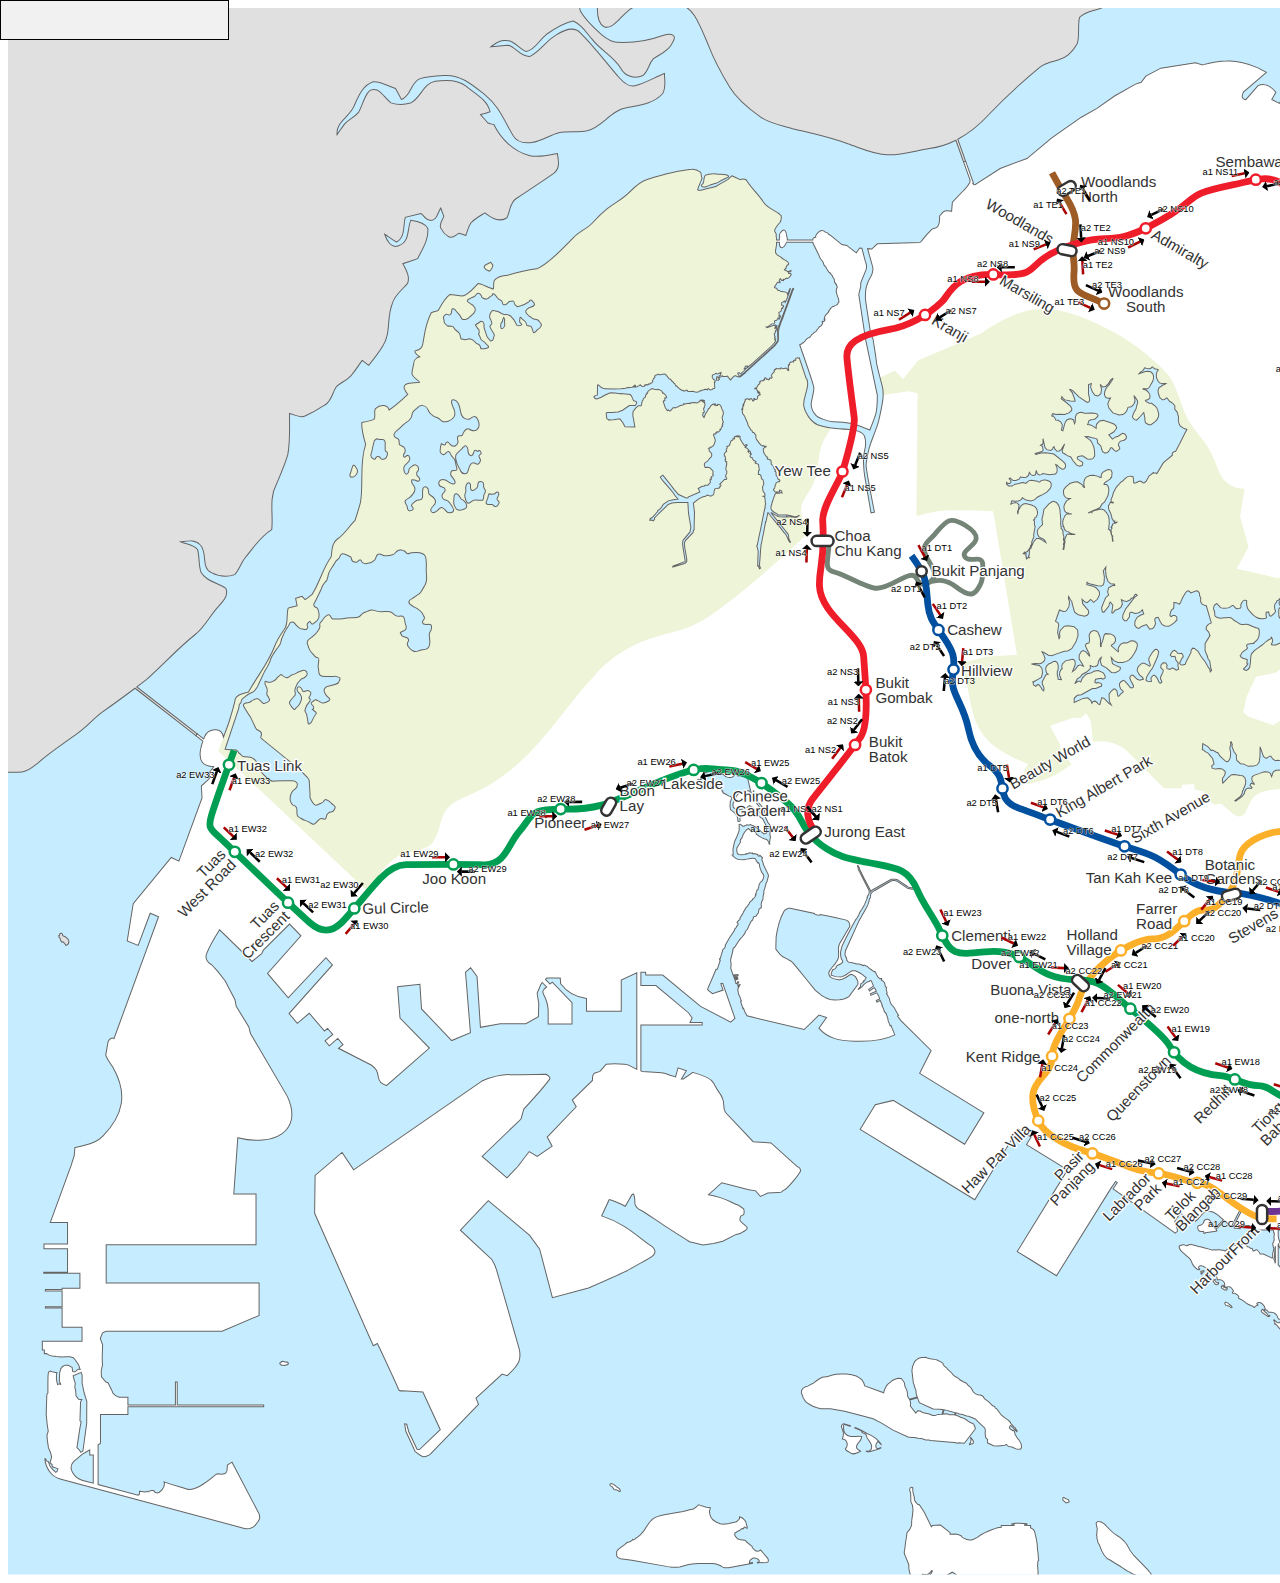
==== scrollable.html @ 5ec41b8a "make zoomable the default" ====
<html><head>
<meta charset="utf-8">
<meta id="viewport" name="viewport" content="width=device-width, initial-scale=1">
<link rel="stylesheet" type="text/css" href="autocomplete.css">
<script src="focus.js"></script>
<script src="editor.js"></script>
<script src="updater.js"></script>
<script src="stations.js"></script>
<script src="autocomplete.js"></script>
<style>
#map {user-select: none;}
#legend {
    position: fixed; bottom: 0; right: 0; max-width: 10em; max-height: 15em;
    background-color: white; border: 1px solid black;

visibility: hidden;
}
#selected {
    fill: yellow;
}

path.arrow {
    stroke: #000000;
    fill:   none;
    marker-end:url(#head);
  }
path.arrow.a1 {
    stroke: #aa0000;
  }
  .text { font: 7px sans-serif; fill: #000000; stroke: #ffffff;stroke-width: 0.5px; paint-order: stroke;}
  .text.small { font: 3px sans-serif;}
  /*.outline {stroke: #ffffff;stroke-width: 1px;}*/
  path.UC { visibility: hidden}
</style>
</head>
<body>
<svg id="map" width="2798.7" height="1566.5" enable-background="new" version="1.0" viewBox="0 0 2099 1174.8" xmlns="http://www.w3.org/2000/svg" xmlns:osb="http://www.openswatchbook.org/uri/2009/osb" xmlns:xlink="http://www.w3.org/1999/xlink">
 <defs>

    <marker id="head" orient="auto" markerWidth="2" markerHeight="4" refX="0.1" refY="2">
    <!-- triangle pointing right (+x) -->
        <path d="M0,0 V4 L2,2 Z" fill="black"></path>
    </marker>

  <linearGradient id="linearGradient2051" osb:paint="solid">
   <stop stop-color="#333" offset="0"></stop>
  </linearGradient>
  <clipPath id="clipPath3653">
   <rect x="899.81" y="504.8" width="230.88" height="201.74" color="#000000" color-rendering="auto" enable-background="accumulate" fill="none" image-rendering="auto" shape-rendering="auto" solid-color="#000000" stroke="url(#linearGradient3657)" stroke-width="2.25" style="isolation:auto;mix-blend-mode:normal"></rect>
  </clipPath>
  <linearGradient id="linearGradient3657" x1="831.98" x2="1141.4" y1="713.48" y2="713.48" gradientTransform="translate(.062654 .062488)" gradientUnits="userSpaceOnUse" xlink:href="#linearGradient2051"></linearGradient>
  <clipPath id="clipPath3659">
   <rect x="899.81" y="504.8" width="230.88" height="201.74" color="#000000" color-rendering="auto" enable-background="accumulate" fill="none" image-rendering="auto" shape-rendering="auto" solid-color="#000000" stroke="url(#linearGradient3657)" stroke-width="2.25" style="isolation:auto;mix-blend-mode:normal"></rect>
  </clipPath>
  <clipPath id="clipPath3671">
   <rect x="899.81" y="504.8" width="230.88" height="201.74" color="#000000" color-rendering="auto" enable-background="accumulate" fill="none" image-rendering="auto" shape-rendering="auto" solid-color="#000000" stroke="url(#linearGradient3657)" stroke-width="2.25" style="isolation:auto;mix-blend-mode:normal"></rect>
  </clipPath>
  <clipPath id="clipPath3677">
   <rect x="899.81" y="504.8" width="230.88" height="201.74" color="#000000" color-rendering="auto" enable-background="accumulate" fill="none" image-rendering="auto" shape-rendering="auto" solid-color="#000000" stroke="url(#linearGradient3657)" stroke-width="2.25" style="isolation:auto;mix-blend-mode:normal"></rect>
  </clipPath>
  <clipPath id="clipPath3683">
   <rect x="899.81" y="504.8" width="230.88" height="201.74" color="#000000" color-rendering="auto" enable-background="accumulate" fill="none" image-rendering="auto" shape-rendering="auto" solid-color="#000000" stroke="url(#linearGradient3657)" stroke-width="2.25" style="isolation:auto;mix-blend-mode:normal"></rect>
  </clipPath>
  <clipPath id="clipPath1306">
   <rect x="41.097" y="-499.98" width="2099" height="1174.8" enable-background="new" fill="#37c837" opacity=".463"></rect>
  </clipPath>
  <clipPath id="clipPath1310">
   <rect x="41.097" y="-499.98" width="2099" height="1174.8" enable-background="new" fill="#37c837" opacity=".463"></rect>
  </clipPath>
  <clipPath id="clipPath1314">
   <rect x="41.097" y="-499.98" width="2099" height="1174.8" enable-background="new" fill="#37c837" opacity=".463"></rect>
  </clipPath>
  <clipPath id="clipPath1318">
   <rect x="44.784" y="81.618" width="2798.7" height="1566.5" enable-background="new" fill="#37c837" opacity=".463"></rect>
  </clipPath>
  <clipPath id="clipPath1322">
   <rect x="41.097" y="-499.98" width="2099" height="1174.8" enable-background="new" fill="#37c837" opacity=".463"></rect>
  </clipPath>
 </defs>
 <g id="background" transform="translate(-1278.5 499.92)">
        <g transform="translate(1237.4 .06254)">
            <rect x="7.6441" y="-560.81" width="2218.5" height="1461.1" clip-path="url(#clipPath1322)" enable-background="new" fill="#c6ecff"></rect>
        </g>
        <g transform="translate(1237.4 .06254)">
            <path transform="matrix(.75 0 0 .75 7.509 -561.19)" d="m0.17969 0.51758v847.37c19.258-5.1932 39.166-0.64977 58.641-2.3809 6.2752-0.43277 11.034-5.1945 15.795-8.873 12.334-11.036 26.398-19.905 39.598-29.643 8.8718-6.2752 15.796-14.499 24.451-20.99 11.173-7.9806 22.229-15.966 33.166-24.207l61.105 47.537 1.3223-1.6953-60.66-47.188c3.2953-2.4947 6.5874-5.0029 9.8613-7.5547 16.229-14.498 31.157-30.944 48.252-44.576 9.9537-7.5735 15.147-19.474 23.586-28.346 4.1113-4.9769 10.387-10.818 7.3574-17.959-8.0063-5.8424-19.692-6.9259-24.885-16.23-2.5966-7.3571-1.2971-15.362-3.4609-22.719-3.8949-4.9769-11.469-5.1963-16.879-7.793 6.4916-0.64915 14.498-2.5948 19.475 3.0313 7.7899 7.5735 0.43264 22.935 11.252 27.912 7.1407 3.6786 15.798 4.7622 23.371 1.9492 4.5441-4.9769 6.2738-11.9 10.602-17.094 8.2226-9.9538 15.148-21.208 26.4-27.916 1.7311-14.931-3.0305-31.157 4.543-45.006 4.1113-9.7374 8.4374-19.476 11.467-29.646 2.5966-13.632 1.7344-27.696 1.7344-41.545 5.1932 1.2983 10.387 4.976 15.58 2.5957 6.9243-3.0294 13.629-6.9238 19.904-11.035 6.708-3.8949 7.3575-12.55 11.469-18.393 4.9769-4.5441 11.687-6.7095 15.582-12.119 3.6786-4.5441 6.7058-9.302 10.168-14.062 2.1639 1.731 4.3283 3.2455 6.4922 4.9766 4.9769-6.0588 9.9531-12.335 14.064-19.26 8.439-12.55 3.6791-28.778 9.5215-42.41 2.1639-8.6554 9.9536-13.848 15.363-20.34 2.5966-6.9244-1.7304-13.849-4.7598-19.691 4.9769-1.7311 9.736-3.2474 14.713-4.9785 4.7605-9.521 11.47-19.258 10.172-30.51-3.0294-5.8424-10.82-7.1403-16.879-8.0059-3.8949 8.439-0.86667 21.638-11.902 25.316-7.7899 3.8949-12.332-5.4095-14.279-11.252 3.8949 2.5966 7.5723 5.4108 11.684 7.791 9.0882-4.3277 6.7072-16.662 8.8711-24.668l15.58-3.8945c3.0294 2.1639 5.1938 6.9219 9.5215 6.9219 6.708 0.21639 7.3573-7.7899 10.387-12.334 1.0819 2.813 1.9493 5.4096 3.0312 8.2227-1.0819 3.8949-5.4111 8.0078-2.8144 12.119 1.5147 3.2458 3.8948 6.0584 7.1406 8.0059 3.6785 3.2458 7.5726-1.3002 10.818-3.0312 2.3803 0.64916 4.5455 1.3004 6.9258 2.166 1.5147-4.3277 2.5948-9.089 5.1914-12.768 3.895-4.1113 9.0891-6.9238 13.85-9.9531 6.0588 4.9768 14.717 9.9534 22.074 4.9766 3.2458-6.2752 2.5948-15.148 9.3027-19.26 12.55-8.2226 25.1-16.444 37.434-25.1 6.708-4.7605 4.7616-13.198 3.6797-19.906-9.3046 1.9475-19.041 4.5419-28.346 1.9453-15.796-4.1114-28.13-16.661-35.055-30.727-1.9475-0.64915-4.1131-1.0813-6.0605-1.7305-2.3802-2.813-4.9752-5.6245-7.3555-8.4375 3.2458-0.86554 6.2757-1.7325 9.5215-2.8145-2.813-12.334-15.15-17.96-24.021-25.533-8.439-7.1407-20.34-6.4913-30.727-4.9766-12.118 1.9475-14.496 17.095-24.883 21.855-6.2752 1.7311-13.199 1.7287-19.475-0.21875-4.9769-3.6786-8.0079-9.303-13.201-12.549-3.0294-1.082-7.1389-1.5138-9.3027 1.5156-4.9769 6.0588-6.0582 14.063-9.9531 20.555-3.895 4.7605-9.9527 6.9247-13.848 11.469-2.5966 3.4622-4.9795 7.1418-7.5762 10.82-1.2983-13.416 13.199-17.96 17.094-28.996 4.1113-9.3046 8.4401-20.557 19.043-24.02 7.7899-0.43277 14.93 4.3291 22.287 6.9258 1.9475 3.4622 3.8943 7.1398 5.8418 10.818 10.17-3.2458 8.8744-17.309 18.828-20.771 8.2227-2.5966 17.093-2.8133 25.748-3.2461 15.796-0.43277 27.913 10.818 39.598 19.906 12.983 10.17 19.045 25.966 27.268 39.814 3.6786 6.9244 12.332 8.223 19.256 7.3574 9.521-1.2983 17.527-7.3581 26.615-9.7383 9.3046-1.9475 19.042 2e-3 28.562-1.9453 15.147-3.6785 23.372-20.339 39.168-22.936 12.55-2.5966 27.047-3.8982 36.135-14.068 3.895-6.0588 1.9492-13.632 1.9492-20.34-9.9537 3.895-19.044 9.7374-29.646 12.334-6.2752 1.5147-11.468-3.4614-15.363-7.7891-13.2-15.147-25.099-31.374-39.381-45.439-6.708-6.708-17.097-1.9488-23.805 2.3789-9.9538 5.626-16.011 16.229-26.182 21.422-8.8718 0.86554-13.846-8.653-21.42-11.033-6.0588 0.21639-11.902 1.2953-17.961 1.5117 4.1114-2.813 8.2212-6.4898 13.631-6.2734 9.0882-1.2983 14.282 7.7874 21.639 11.033 9.521-1.7311 13.416-12.115 20.557-17.309 8.2226-5.626 16.878-11.468 26.615-13.199 8.6554 3.2458 13.416 12.116 19.475 18.824 8.2227 10.603 21.206 16.446 28.131 28.348 3.895 7.7899 13.847 11.034 21.637 7.5723 5.8424-3.6786 6.0618-11.902 10.822-16.879 6.2752-4.5441 14.496-7.3558 18.391-14.713 1.0819-2.813 4.9778-6.4928 1.5156-8.873-3.6786-3.0294-8.4406-0.21516-12.119 0.65039-14.065 5.4096-29.21 6.9246-44.141 6.2754-6.9243-0.21639-12.117-5.1953-17.311-9.3066-7.1407-6.4916-14.499-13.198-19.043-21.637-5.626-16.445 3.0312-35.487-5.1914-51.066-12.118 1.0819-25.318 6.4919-36.354-0.86524-10.17-8.2227-14.281-21.421-20.557-32.457zm569.74 0c3.2458 6.7079 4.9762 14.063 8.8711 20.555 12.334 1.9475 24.451-4.1092 36.568-1.9453 16.229 3.8949 29.645 20.556 26.832 37.434-1.9475 8.8718-8.0059 16.877-8.0059 26.182 0 6.2752 0.43187 14.284 6.707 17.529 6.0588 2.1639 10.818-3.2472 14.713-6.9258 6.2752-6.0588 12.334-14.281 21.855-14.064 11.468-0.21639 23.155-0.43484 34.623-1.084 8.0063-0.86555 15.148 4.5455 19.26 11.037 6.0588 9.7373 9.9539 20.555 14.498 31.158 5.4096 14.065 12.765 27.265 20.555 40.248 7.3571 12.334 19.044 21.641 30.729 29.863 9.3046 6.4916 20.772 8.4374 31.592 11.467 18.826 4.7605 37.868 8.439 55.828 15.363 12.983 4.3277 25.747 10.602 39.596 11.035 14.281 0.64915 27.915-4.1096 41.98-6.2734 9.3182-1.1321 18.205-4.0742 26.527-8.2734l7.6895 21.58 2.0254-0.72265-7.7852-21.836c11.585-6.1843 22.008-14.824 30.832-24.506 15.796-16.662 32.674-32.241 50.418-46.955 5.1933-4.7605 12.335-6.058 19.043-7.7891 8.6554-1.9475 15.145-9.0902 19.256-16.447 2.3802-8.6554 0.2185-17.743 2.166-26.182 7.1407-7.3571 18.824-6.2763 26.83-11.902 8.6554-8.6554 5.6271-22.069 3.6796-32.889-3.4621-15.147 1.9455-30.509 3.0274-45.656zm605.23 0c-11.901 10.603-11.034 27.913-7.5723 41.979 2.1639 10.17 11.683 16.444 20.555 20.771 6.2752 2.5966 13.415 5.1962 19.906 2.5996 7.5735-2.3802 14.932-8.0096 23.154-5.8457 20.557 5.8424 41.761-6.9243 62.102 0 14.931 6.9243 28.565 18.825 46.092 17.959 5.1932-7.5735 14.931-7.3537 22.938-9.5176 1.7311 5.1933 0.2147 12.983 6.2735 15.363 11.252 3.6786 23.37 1.5136 35.055 0.43164 3.4622 4.7605 6.7084 10.385 12.551 12.332 7.7899 3.2458 16.23 4.7614 23.371 9.7383 6.708 4.7605 14.066 9.0903 20.99 13.418 5.4096 3.4622 6.9224 10.602 12.332 13.848 9.9537 2.813 20.557 2.3787 30.943 4.3262 14.714 2.5966 29.429 1e-3 44.359 0.65039 1.2983 4.1113 1.7316 8.6554 4.3281 12.334 4.3278 3.8949 10.169 5.1947 15.795 6.9258 4.9769-12.334 14.28-22.505 25.1-30.078-0.4328 11.036-13.414 14.28-16.66 24.018-4.5441 12.983-0.6498 27.267 5.8418 39.168 12.118 15.796 25.319 31.159 34.84 48.902 6.4916 11.685 15.361 22.071 23.584 32.674 6.7079 8.6554 9.5219 20.123 17.961 27.48 11.901 10.17 23.154 23.155 39.6 25.535 15.363 2.1638 30.076 7.7875 45.656 8.0039 8.439 0.21639 15.58 4.9783 23.586 6.9258 10.819 1.7311 21.855-0.64793 32.891 0.6504 7.3571 0.86553 13.417 9.0872 21.207 5.625 6.9244-5.4096 10.383-15.364 19.904-16.879 16.878-3.2458 35.275-3.4614 51.287 3.4629 13.849 5.8424 29.21 2.8118 43.275 7.5723 5.8424 1.7311 11.687 3.0315 17.529 5.1953 6.7079 2.1639 9.7354 11.033 17.525 11.033 18.176 0.43277 36.568-0.64616 54.527 2.5996 14.065 3.6786 27.48 10.384 39.814 18.174 4.977 3.0294 10.388 5.4114 16.014 6.0605 11.685 2.1638 22.938-3.4625 34.623-3.2461 12.983-0.43279 27.481-0.43205 38.084-8.8711 0.4328-0.86554 1.0828-2.3806 1.5156-3.2461-5.1932-9.521-14.282-17.31-16.014-28.346 6.0588-15.147 12.118-31.811 7.1406-48.256-3.8949-6.708-11.036-10.817-17.744-14.279-10.17-5.1932-22.069-1.3007-32.672-4.3301-5.6261-1.7311-6.2773-8.2224-5.1953-13.199 0.8654-8.6554 4.7609-17.743 1.2988-26.182-7.1408-10.387-22.072-10.171-29.861-20.125-5.6262-6.9244-3.0305-17.312-7.791-24.236-8.4391-3.2458-18.824 1.7315-26.613-3.8945-4.1114-2.5966-3.2459-8.0059-4.1113-12.117 4.3278 3.6786 8.0057 9.5223 14.064 9.9551 6.9244 1.5147 14.499 0.21515 20.99 3.4609 4.977 7.1407 4.3248 16.66 8.6524 24.018 8.439 9.5209 24.235 9.739 30.726 21.424 6.7082 11.901-0.4316 25.319 0.6504 37.869 11.901-0.64916 24.669-2.8142 35.488 3.4609 8.2227 4.9769 19.692 8.4377 21.856 18.824 1.9475 8.2226 4.7601 16.663 3.8945 25.102-2.5965 9.7374-10.388 19.256-5.8437 29.643 7.1406 14.498 26.182 18.611 40.68 13.418 10.819-4.7605 21.421-10.17 32.457-14.498 7.3572-1.2983 14.717 5.8426 22.074 2.1641 11.468-5.4096 23.37-12.984 29.213-24.885 3.2459-7.3571-6.0594-11.251-10.604-14.93 4.9769-1.2983 9.9537-3.4624 15.363-2.1641 0.4328 6.4916-0.4339 13.198 0.4316 19.689 2.3803 5.626 6.9247 9.9544 10.604 14.715 2.1637-1.2983 4.3264-2.3779 6.4902-3.8926 2.3803-8.8718-4.5425-16.448-8.4374-24.021 19.691-11.901 38.082-26.183 52.363-44.359 3.4622-8.6554 3.2489-18.608 7.793-27.047 3.8949-6.7079 2.1604-14.713 1.2949-22.07 9.9538-13.416 8.6565-30.728 11.902-46.092 1.9474-15.363 9.5212-29.645 10.387-45.225 0.8653-6.708-6.2757-9.0866-10.387-12.549-5.8424-3.2458-7.7889-9.9564-9.7364-15.799-2.813-8.0063-5.6271-15.795-8.873-23.801-2.5965-0.21639-5.4092-0.434-8.0059-0.65039-0.6492-2.1639-1.0812-4.3264-1.7304-6.4902-6.2754-0.43277-12.768-1.5153-17.096-6.4922 5.6261-0.86553 13.417 1.2999 17.096-4.3262 3.6785-7.3571 2.5986-16.012 5.1953-23.586 2.5966-5.4096 7.1373-9.7373 9.5176-15.363 1.9474-6.0588 2.3816-12.334 3.8964-18.609zm1474.2 0c0.8655 4.5441 1.0799 9.3051 3.0274 13.633 3.6788 5.626 10.172 8.0062 15.582 11.252-6.9243 6.0588-13.419 12.334-19.91 18.609-4.3277 1.5147-9.7357 2.1621-12.549 6.2734-6.4916 8.0063-10.604 17.744-18.178 24.885-3.462 3.6786-8.0041 6.9255-10.168 11.902-0.2164 6.4916 1.9465 12.549 3.4609 18.824-6.9242 2.1639-15.798 3.0316-19.26 10.389-4.3277 9.0882-6.4916 19.688-13.633 27.262-8.8715 11.901-25.965 12.552-35.053 24.236 6.7079 11.685 7.573 26.4 17.094 36.354 10.386 13.416 26.832 18.393 41.33 25.75 10.819 5.4096 23.802 7.7881 34.838 2.1621 10.386-5.1933 22.505-2.8139 33.324-5.627 8.439-4.9769 9.3056-15.795 12.768-23.801 1.5146-5.8424 6.4889-9.0866 10.816-12.549-3.0291 11.685-1.0802 27.046-12.549 34.619-12.55 9.7374-24.666 20.126-34.188 32.893-4.3277 4.5441-4.7616 13.198 1.2969 16.66 18.609 9.9537 40.032 11.9 59.94 17.959 25.966 9.9538 48.684 25.752 71.621 41.115 10.17 6.708 22.507 9.7375 32.244 17.527 8.2228 6.2752 16.662 12.118 24.668 18.609 9.3046 6.9243 8.6553 20.555 17.31 28.129 6.2755 6.7079 17.096 6.4914 22.506 14.281 4.7604 6.0588 10.601 10.82 15.578 16.879 11.469 16.662 7.1415 38.95 17.744 56.045 3.0298 5.8424 6.0586 11.466 9.0879 17.309 4.5442-0.64916 9.5218 2e-3 13.633-1.9453 4.7606-4.1113 6.9234-10.172 11.684-14.283 4.544-2.813 9.7361-4.3283 14.713-6.4922v-478.86zm308.78 526.47c-1.0818 1.0819-3.4613 3.4591-4.7597 4.541 0.8657 13.2 6.7086 28.349-1.7305 40.25-10.603 8.439-24.451 10.819-35.486 18.393-9.9538 6.4916-16.228 17.745-27.48 22.072-5.4093 1.9475-9.3043 5.6263-12.117 10.387-3.0295 5.1933-9.9553 5.1925-14.283 8.8711-4.1111 4.7605-5.8418 11.251-9.9531 16.012-4.1111 2.1638-8.4413 3.2435-12.553 4.9746-0.4325 5.626 0.8686 11.469-0.4296 16.879-5.4095 11.252-16.232 19.908-19.045 32.242-1.2982 3.8949 0.6503 9.5221 5.627 7.791 14.498-2.1638 29.213-2.813 43.711 0 17.311 2.5966 32.674 11.254 49.336 16.23 6.708 2.1639 14.716 2.5923 20.125 8.002 5.1932 4.9769 12.331 7.1432 19.039 9.5234zm-2860.1 479.81-0.71875 0.1055-0.71289 0.4707-0.09375 1.2617-0.97266 0.4414-0.05273 0.4414 0.38476 0.4883-0.10742 0.5957 1.2051 1.2891c0.22341 0.2094 0.27002 0.9364 0.20703 1.5039l1.2246 2.0586 1.375-0.057 1.3438 1.2403 1.6172 2.3164c1.2372-0.2582 2.9677-1.717 2.9043-3.795-0.0342-1.1209-0.25073-1.8913-1.1133-2.791-1.2841-1.3394-2.5959-2.6447-4.8945-2.998l-0.26172-0.3184 0.0332-0.6797-0.17969-0.2675-0.05078-0.7442-0.61133-0.1406z" clip-path="url(#clipPath1318)" enable-background="new" fill="#e0e0e0" stroke="#646464"></path>
            <path d="m955.24-460.25v1e-3 1e-3l0.01 2e-3c-5.0046 0.14802-10.94 1.0128-18.258 2.8814l-5.3159-1.5-25.923 3.9741-11.281 6.0059-3.4893 4.626-4.2598 1.3389-15.7 8.9268-13.227 9.2095-12.01 6.8555-21.869 15.376-18.621 15.419-20.083 7.4648-17.854 11.563c-1.179 1.1067-2.0107 0.71195-2.6719-0.26075l0.53178-0.18897-5.9282-16.63-1.519 0.54346 4.8779 13.676-0.20516 1.8999c-1.9289 3.7247-3.6173 4.6474-5.0653 6.3164l-7.9923 8.4375-0.60784 6.7778s-4.8998-0.85826-6.2081 0.44383c-0.70131 0.70578-2.8007 3.0425-2.8007 3.0425s0.34605 4.9542-1.2158 7.7505c-0.9753 1.7571-3.824 1.5517-4.4634 2.1914-6.0381 6.0319-8.7247 9.98-8.7246 9.98l-32.254 0.93457-4.2202 3.9346-3.123-0.28272c1.6699 6.0387 3.4996 12.674 3.7719 13.55 0.70662 2.2493-0.72944 6.2886-0.72944 6.2886 0 0-3.0358 4.9837-3.9741 8.8052-0.94239 3.8191-0.64887 8.4959-0.64887 9.1685 0 0.6772 3.4625 23.412 3.9331 25.884 0.46623 2.4742 1.7144 2.9078 1.9481 5.1548 0.23687 2.2493 2.313 14.145 2.313 15.945 0 1.797 3.2478 13.923 4.4209 18.419 1.1724 4.4961 0.22747 11.912-0.24167 14.159-0.46924 2.2494-1.8778 10.377-3.2857 14.648-1.4047 4.2714-3.5142 9.4185-5.1547 13.915-1.644 4.494-3.4484 13.267-3.4484 16.636 0 3.3716 6.2491 35.052 6.2491 35.052l-2.5577 0.48779s-3.96-22.935-4.664-26.979c-0.70332-4.0486-1.6499-14.182-0.24459-19.353 1.4076-5.1687 1.1728-7.8871 0-11.036-1.1708-3.1444-6.7781-4.9261-10.995-5.1533-4.2245-0.22265-19.065-1.319-24.22-3.5684-5.158-2.2471-9.6015-9.2381-10.305-13.957-0.7033-4.7236 1.6953-8.7857 2.6352-13.957 0.9383-5.1687-0.97399-7.1411-0.97399-7.1411l-5.0596-15.155-0.5433 0.3252-0.6094-0.1963-0.19929-0.15819h-0.24761l-0.20209 0.23584-0.28421 0.19775-0.1626-0.041-0.36319 0.11864-0.043 0.1172-0.1627 0.15673 0.2052 0.43214v0.31639l0.04 0.23585-0.123 0.23584-0.2827 0.0381-0.4073-0.0381-0.1611-0.19775-0.5274 0.27539-0.2826 0.27539 0.081 0.19482-0.081 0.27686 0.12 0.11864 0.1246 0.0381-0.2023 0.23439-0.2445 0.082-0.1642-0.15966-0.243-0.0791-0.4878 0.0791-0.3647 0.15966-0.1216-0.082-0.4468 0.082-0.2022 0.31347-0.2827-0.0791-0.3267 0.47166-0.12 0.15676-0.082 0.43212 0.082 0.2754-0.2462 0.19774-0.1201 0.23585 0.2037 0.11571-0.1231 0.041-0.2432 0.0381-0.081 0.15966-0.2446-0.12012-0.081 0.0791v0.11867l0.2827 0.1948v0.0791l-0.2432 0.39405 0.082 0.74706 0.04 0.35157-0.164 0.47313 0.083 0.31348 0.2857 0.27539-0.084 0.0791-0.2857-0.041-0.1215 0.27539v0.23584l0.2021 0.0791 0.2447 0.2373-0.2037 0.19483-0.2431-0.23584h-0.2417l-0.3252-0.54932-0.2432-0.47315-0.2857-0.39111h-0.4467l-0.1216-0.15673-0.081-0.041-1.0547 0.2754-1.0942 0.27538-0.2447-0.11865-0.4072-0.19628-0.20211-0.0381-0.04-0.11866-0.1611-0.19629-0.2051 0.0381-0.3238 0.0791-0.123 0.15674-0.081 0.31641-0.164 0.15673-0.9316-0.11865-1.7461-0.0791-0.3252-0.15673-0.6899 0.59033v0.31347l-0.4044-0.11719-0.4057 0.23584-0.1612 0.54932 0.2828 0.70897-0.3648 0.47316-1.1352 1.0972-0.7735 1.3389v0.43212l0.6094 0.98292-0.4848 0.54932-0.2052 0.31494-0.2826-0.0776-0.6094-0.3955-0.4864 0.35449-0.1626 0.43359 0.2022 0.15673-0.5274 0.70752-1.2171-0.66796-0.2418 0.23584-0.3662-0.11865-0.2022-0.78515-0.2446-0.23731-0.3648-0.0791-0.6079 0.35449 0.1612 0.55224h-0.2022l-0.4058 0.23438 0.081 0.31494 0.2857 0.11865-0.6094 0.70605-0.8525-0.19482-0.4453 0.23438-0.649 0.15674-0.2856-0.0776-0.6079 0.43213-0.2022 0.15674 0.2022 0.31347h0.2856l-0.164 0.3164-0.082 0.23585-0.1201 0.66797-0.3267 0.15673-0.6079 0.47023-1.0122 1.6128-0.4073 1.2188 0.2857 1.377 0.8511 0.70605 0.2417 0.31641-0.3223 0.27246-0.2461-0.0366 0.1245 0.43213 0.4043 0.11573 0.5275-0.35304 0.3661-0.11718 0.2417 0.59033-0.6885 0.15674-0.1245 0.31348 0.4072 0.39404 0.6489 0.27392 0.1231 0.3545-1.0152 0.39404-0.5669 0.39258-0.4482 0.35449v0.90235l-0.164 0.78808-0.3223 0.4702-0.9346 0.31348-0.4878-0.0381-0.2021-0.51122-0.3252-0.23437-0.4849 0.1157 0.1231 0.47316 0.4072 0.0791 0.1611 0.23437-0.5272 0.31494-0.4469 0.55079-0.3237 0.15673-0.4058-0.90234-0.4481-0.59327-0.5275-0.3911-0.5259 0.15673-0.4863 0.31641-0.081 0.42919-0.5683-0.27245-0.5684-0.47315h-0.5274l-0.4072 0.15675-0.3237 0.11864-0.6078-0.15673-0.4879 0.70605 0.2827 0.51122-0.1231 0.47315-0.5273 0.47023-0.082 0.74706-0.2417 0.62988-0.2856 0.27539-0.2022-0.15674-0.2021 0.74707 0.041 0.27246 0.3238-0.15673 0.164 0.11865-0.2842 0.54931-0.3648-0.0776-0.1245 0.27538 0.1245 0.47022-0.082 0.62988-0.3632 0.4336 0.041 0.19627 0.2827 0.11721v0.47314l-0.2432 0.35155-0.2036-0.39256h-0.3647l0.1626 0.35448 0.3251 0.70605v0.74854l0.081 1.2173 1.4605 2.0039 1.3374 3.0293 1.3008 2.9854-0.123 0.47314 0.3251 0.74706 2.2325 3.5361 0.4439 0.0791 0.7733 1.5337 0.69 0.0381 1.0517 1.4546 0.4483 0.31347 0.1201 0.15674-0.081 1.2978 0.3662 1.6904 1.7857 2.477 1.6215 2.0449 0.9331 0.27392 0.4073 0.47314h0.4848l0.2051-0.27686 0.4863 0.23584 0.4043 0.58887 0.5274-0.31347 0.4072-0.11866 0.1641 0.35449-0.9346 0.47314-0.4849 0.47022-0.5273 0.31347-0.2022 0.4336 0.04 1.4927 0.4454 1.6113 1.5029 2.3203 1.2568 0.90381-0.4878 0.58886 0.4483 0.78661 1.0122 0.1172 0.9741 0.51122 0.5684 0.47314 0.1626 0.70606-0.082 0.90527 0.2856 1.2173 1.2979 1.0635 0.851 2.3569 0.4073 0.47168h0.6489l0.04 0.15674-0.4058 0.51123-0.2432 0.66797 0.4468 0.19775 0.4043 0.35303-0.081 1.0224 0.081 0.82472 0.2447 1.0225 0.6899 0.43359 0.2021 0.54784 0.1612 0.94484 0.4468 0.78661 0.7704 0.0776 0.4073 0.43361-0.5684 1.2568-0.5274-0.23439-0.933 0.35157-0.8936 0.62987-0.2827 1.2568-0.4468 0.59032v0.39259l-0.2417 1.1001-0.082 0.51122-0.2446 0.23731-0.1216 0.23584-0.4468 0.39257-0.081 0.62989 0.4468 0.47022 0.4043 0.31348 0.3662 0.59032 0.4072 0.15967 2.4331-0.041 0.5288-0.23584-0.083-0.47313v-0.51124l0.4878-0.23438 0.3647 0.39405 0.7706 0.23583 0.2856 1.5718-0.2446-0.0381-0.3237-0.31641-1.4619 0.43213-2.3936-0.0777-0.8921 1.1001-0.9346 2.5151-1.1762 3.4585-0.3238 1.4956-0.4863 1.1396-0.081 1.3359 0.04 0.62988 0.4878 1.1382 1.5395 1.377 2.8008 1.6523 0.40729 0.66797 7.5043-0.0791 0.2021 0.23584 2.0304 0.35449 2.0683 0.54786 1.6231 0.12011 1.1777-0.39551 1.2172-0.51122 0.081 0.11865-0.8129 0.59032-1.1763 0.66798-0.6504 0.11866-0.9712-0.11866-1.2172-0.23584-1.0958 0.0381-1.0562-0.31347-1.705 0.31347-0.3223-0.51124-0.4072-0.0776 0.041 0.51124h-1.9468l-3.3266-0.19484-1.0152-0.11864-0.85101-0.31495-0.56839-0.31348-3.9771-2.2412-0.04 0.0395v0.0791l5.1533 6.4072 4.4224 5.581 3.0425 3.7734 0.4043 0.90234 0.205 1.7695 0.4863 1.8867 0.9317 1.5718-0.5274 0.27539-1.1366-1.7681-0.4849-1.2978-0.9346-1.9644-0.9742-1.5732-0.4437-0.23584-3.044-4.0078-3.2871-3.9316-3.1641-3.8511-2.9223-3.7734-0.12159 0.0381-1.0547 5.1108-0.3633 1.8076-0.32659 0.0395-0.12311 0.19626 0.12311 0.35304-0.8907 4.4033-0.77051 4.2832-0.2856 1.1792-0.4878 2.4375-0.3633 2.0845-0.56839 2.3584-0.24461 2.5151-0.28269 4.1265-0.2446 3.3808-0.3633 4.4809 0.1611 1.6904 0.6079 1.1792-0.81 0.55224-0.89361-2.2808h-0.60939l0.2447-0.86426 0.041-2.6748 0.081-3.1435 0.20211-3.6958-0.081-0.82469-0.6489-2.6353-0.4072-0.74561 0.5683-1.5337 1.2979-6.4072 0.85401-3.8511 3.2051-16.156 0.32509-0.35449-0.081-0.62695 0.28281-0.11866-0.1612-0.74707 0.24169-1.768 0.2022-0.31495-0.36319-1.4941-0.041-1.8076-0.3252-1.6904-1.2173-0.6299 1.4619-0.15672-0.20509-2.0039-1.2978-1.5337-0.40431-3.2607 1.0137-2.3584-0.5274-2.9487-1.2993-0.94337-0.28269-2.0449-0.813-1.0591h-1.1763l0.081-2.8315 0.6093-0.39257-0.20501-1.73-0.44389-2.6733-0.36621-0.19628-2.0288-0.82472-0.081-0.47168 0.6914-0.47314-0.2036-0.31348-1.5411-0.62989-0.9345-1.2964-0.3633-0.94334-0.9741-0.15675-0.52879-0.66797 0.1626-0.90526 0.9741-0.74707-0.3252-0.39258-0.69-0.0395-0.20211-0.31347 0.4878-0.27686-0.24459-1.2568-0.64901 0.0395-0.7704 0.74707-0.3238-0.98438 0.7296-0.35156-0.85269-1.1792-1.2172-0.90528-0.7705-0.11718 0.20211-0.66798 0.73249-0.27539 0.6078-0.82469-0.32509-0.4336-0.7296 0.0381-0.8115 0.82763-0.60791-0.66796-1.664-2.439-0.72951-1.374-0.64899-1.2202 0.3633-1.1001-0.72951-0.47022h-0.4884v0.58887l-0.6899-0.11865v-0.66796h-0.5274l-0.1215 0.78661-0.72949-0.35448-1.2173 0.43361 0.3633 1.2173-0.4439 0.35304-0.813-0.43213-0.12439 1.1001-1.2569 0.59034-0.36609 0.51123-0.36341 1.2978-0.32659 0.86572-0.16121 0.66797-0.8511 0.66797-1.1761 0.27539 0.2416 0.47022-0.2416 1.2202-0.5288 0.51124 0.40421 1.6084-0.97121 0.51124-0.52879 0.78809-0.40571 0.66796 0.039 0.66798 0.3663 0.35302-0.2418 0.47167 0.48491 0.2373 0.36619 1.2583 0.081 1.0591-0.5685 0.35449 0.3662 0.62989 0.24321 0.59033 0.52729-0.0791 0.36641 0.50829-0.28581 0.70899 0.28581 0.74707-0.5289 0.94335 0.28419 0.51124-0.5289 1.2978 0.041 1.1382 0.4468 1.2978 0.2432 0.15821-0.041 1.1382-0.081 0.55079-0.60939 0.9829-0.2022 1.3755 0.89209 1.1016-0.1216 0.62988-0.28269 0.35156-1.1366-0.19482-2.1505 2.1606-0.52881 0.47023-1.0532 1.2993 0.8922 0.43213-0.2827 1.0225-0.5685 0.0777-0.081 1.0224-1.7446 0.43214-1.7461 0.31493-0.5274 0.94336-0.1611 1.2568-0.205 1.415-0.3238 0.74706-2.0274 1.1792-2.4345-0.82617-1.5835 0.86571-1.6231 0.39258-3.0835 1.377-4.3006 3.3018 0.8539 6.8394-0.2856 11.202 0.041 2.0039-0.6489 0.59033-0.1245 1.4546-5.6382 5.8579-0.7734 1.6113-0.12009 1.8852 0.40569 2.9883 1.0562 5.6602 0.32229 2.5151-0.039 1.2568-0.7704 0.94482-0.8541 0.51123-8.8432 2.6338 0.081-0.66798 3.8951-1.3359 4.9087-1.9658 0.44659-0.27684-1.7855-10.966-0.2022-2.3174 0.28269-2.3613 0.895-1.1382 4.421-5.228 0.6093-3.4995-1.6216-9.668-0.28571-2.7129-0.32359-6.2124-7.9542 0.041-4.0957 0.39258-2.7202 1.062-3.164 3.1055-2.7994 2.6719-1.9481 1.9277-2.4332 2.3584 0.2037 0.90379-1.0547 1.2568-1.0972-0.62988-0.81 0.2754-0.7296-0.0381 0.44389-1.3755 1.2173-0.51123 4.0986-4.4033 0.2021-0.90236 0.44689-0.27685 1.7856-1.4136 1.9468-3.0264 3.7734-2.6338 3.6504-0.86571 3.6122-0.4336-2.3115-2.6719-1.3007-2.1606-3.3662-4.0108-4.4619-4.9922-1.5425-2.1606-0.2827-0.55079 1.9468-1.415 2.3539 2.9473 3.2446 4.0488 2.7173 3.6562 3.4087 3.8921 5.7597 2.4741 1.3418-0.15674 0.12019-0.43213 8.7656-3.8892-1.2172-2.5972 2.9193-1.6494 1.6231 0.0791 0.4482-0.78661 2.1885-0.0791 1.9087-2.0449-0.2035-1.8062 0.123-0.58886 0.5274 0.19482 0.5287-0.94189-0.6094-0.70899 0.8115-0.7456 1.0152-0.4336v-0.70752l-0.3662-0.19482 0.2447-2.3584-1.2173-1.6128-1.3403-1.1411-1.5412-0.35302-1.9057 0.1963-0.60939-2.1606 0.2433-1.1001 1.8661-1.3389 1.0957-1.0606 0.7295-1.1792 1.5425-1.3755 0.1626-1.8076-0.8511-1.4546-0.9756-0.70898-0.24171-1.689-0.40719-0.51123 1.0123-0.27393 0.246-0.62988 0.6079 0.23584 1.9878-1.4942 1.2569-3.3794-0.28269-1.6509-0.813-2.0054-0.32381-0.98292 0.5288-0.7456 1.2568 0.0776 0.3237-0.55077-0.2826-0.35156 0.9726-0.70898 0.6079 0.51122 1.6642-1.5337-0.16129-0.74561 0.6079 0.0395 0.2022-0.82764 0.4469-0.98144 0.7294-0.58887-0.3633-0.47315v-0.35156l0.4848-0.23878-0.24171-1.0605 0.77061-1.0591-0.5683-0.90673-0.4454-2.5928 0.8921-2.4375-0.1245-1.9658-1.0547-2.083-0.40431-1.3359-0.69-1.2568-0.56829-0.47315-1.0957-0.23583-0.48641 0.31494 0.12311 0.58885-1.1367 0.041-0.52741-1.1411h-0.7705l0.24321 0.90528-0.56841-0.55226-0.16389-0.23436-0.36491-0.0791-0.769 0.51122-1.0561 0.78516-1.0957 1.8867-0.52729 0.15674-0.81161 1.6128-1.462 2.3584-0.93159 2.0054-0.12161 0.78515h-0.2416l-0.2828-0.66796-0.56839-0.66797v-1.0605l0.32239-0.43213v-0.98438l0.6093 0.0395 0.32531-0.51123-0.2037-0.62988-0.20211-0.78369-0.2432-1.2583 0.4043-0.0776 0.40731-1.2598 0.32509-1.4531-0.4467-1.2202 0.20201-0.35302-0.16401-0.35448-0.4877 0.27537-1.3785-0.94335 1.8253-0.15672-0.04-0.39258-1.5836-0.31349-1.6246 0.23438-0.24169 0.8247-2.0683 1.2583-1.8662-0.31348-2.6791 0.15675-0.5685 0.62988-0.7704-0.2373-1.4591 0.11865-2.1518 0.58887-0.2417-0.47022-0.3661 0.11571v0.39258l-0.48789 0.55227-0.85101 0.0776-1.0563 0.23583-1.1761 0.55226v0.23437l-2.7173 1.0224-0.5685-0.23583-1.2173 0.23583-1.664 2.1607-0.7704 0.15673-0.93311-0.78369-0.69 0.58886-1.623-2.477-1.4605-4.4019 0.40731-0.15673v-0.63135l0.85089-0.0776-0.20199-1.8076 0.97119 0.0791 0.52881-0.39405-0.7311-1.7695-1.664-1.6099-0.56679 0.0791-0.69-1.5733-1.9072-1.0605-1.1764-0.31641-0.2827 0.35449-2.2323-0.27393-1.7446-0.55078-2.1095 1.3755-0.8129 0.47168-0.48491 1.6523-0.5683-0.12011v0.86573l-0.6489 0.43212-0.36639 0.90381 0.16269 0.78663-1.0958 0.59032-0.56689 0.74561-0.44661 1.2993-0.60789 0.90236-0.28581 1.8852-0.3236 1.1016h-1.3375l-0.6489-0.0791-1.9907 1.6523-2.1489 2.8286-0.12169 2.9883 0.48499 2.3174 1.0561 6.2505-7.4238-0.19482-1.5836-3.0264-2.2294-2.9473-4.8691 0.7456-2.313 0.15675-0.20509-0.15675-0.56541 0.0381-0.3252 0.11865-0.28269-0.35449-0.3267-0.0395-0.60791-0.59033-0.4072-0.4292-0.1217-1.1016-0.2416-2.5547 0.6079-0.55224 3.6929-0.11573 4.5835-0.27685 3.4482-1.3755 4.9907-3.498 4.4649 0.0381 1.0531-1.7681-0.16249-1.0224-2.2721-1.1001-0.72939-1.7285-0.77061-1.6904-0.9755-0.94335-3.4058-0.51124-3.5712-0.31348-0.56841 0.15674-3.8129-0.54931-3.0015-0.11866-1.5029 0.31348-3.2051 1.5337-2.5548 1.4546-3.3691 1.3359-1.2172-0.35449-0.7296-0.66797-0.081-0.90381h0.1611l0.7295-0.51123 1.2583-0.27539 0.3647-0.66797v-2.2822l0.041-4.7168 0.56839-0.19629 2.3935 2.0039 1.6246 0.78663 1.0927 0.0395 6.7354 0.1963 5.0728-0.1963 3.6914-0.27538 0.892-0.55079 0.44679 0.11865h0.89211l0.28419-0.35448 0.48771 0.15674 1.6611-0.15674 0.4484-0.11572 0.4057-0.31642 0.28269 0.31642h0.93461l-0.12161-0.39551-0.44689-0.19483 0.081-0.58886 0.6094-0.39551 0.4863 0.3545v0.62987l0.2841 0.59034 1.0548-0.31642 0.3251-0.31347 0.7311-0.27685 1.0546-0.35157 0.041-0.51123 1.2568 1.1396 0.9331 0.23438 0.8934-0.19483 0.5685-1.1792 0.6488 0.39257 0.3634-0.4702 0.4467-0.0791 0.4879 0.35156 0.6489-0.43213-0.041-0.31347h0.7706l0.5274-0.15822-0.039-0.35302 1.3784-0.35449 0.6093-1.1792-0.2432-0.35157 0.5273-0.86572 0.2433-1.0225 0.851-0.27539 0.2446-0.54931-0.3251-0.2754 0.4862-1.0605 1.5836-0.47314 0.5683-0.47022 1.0942 0.43213 0.9741 0.0381 1.0958-0.47022 0.81 0.0776 0.4879-0.23582 0.6093 0.11718 0.48639 0.2754 0.77051 0.74706 1.9468 2.436 0.6899 0.15674 1.0957 1.0635 0.3251 0.74561h0.32389l0.97551 0.94483 0.1202 0.47021 0.68989 0.23583 0.4467 0.98438 0.40721 0.8247 0.649-0.15673 0.3222 0.78368 2.3541 1.8882 1.8251 0.98144 0.4879-0.19482 0.28269 0.54932 0.85401 0.0395 0.93159-0.74561 0.97421 0.23438v0.51123l1.0135 0.27687h1.462l1.9057-0.12014 0.69 0.27686 1.8253 0.35157 1.6245-0.23583 0.56829-0.66798h0.76901l0.4878-0.31349 0.4878-0.23583 0.8511-0.0776 0.89059-0.19776 0.1245-0.31347 1.0927-0.15966 1.1369 0.43212 0.36611-0.74561 0.4072-0.15673 1.3374 0.98143 1.5-0.35155 0.5684-0.59034 1.2584-0.2373 0.2841-0.70605-0.2841-0.5508 0.04-1.5337-0.1611-1.8852h0.6078l-0.081-1.0635-0.4469-0.58885-0.7294-0.23585-0.8936-1.4546-0.083-1.2568 0.56831-0.98291 0.81289-0.19628 1.5-0.78809 0.7295 0.51122 0.772-0.1157 0.8921-0.70899 0.5685 0.15673 0.7294-0.58886 0.1245 0.51123-0.5683 0.55077 0.081 1.0225-0.9346 0.59035-0.2021 0.86278 0.6899 0.2373 1.0957-0.70898 0.5684-0.58887 0.4043 0.58887h2.6383l0.8509-0.2754 0.5274 0.3545 0.2021 0.90382 0.7705 0.51123 0.4468 0.58885 0.2023 0.6299 0.3251-0.041 0.7309-1.0195 1.0152-1.1792 1.3784-0.90526 0.6489-0.0381 1.5835 0.70605 0.4469-0.0776 0.6488 0.19628 0.4043-0.0395 0.4878-0.11718 0.6885-0.43212 2.2324-1.9658h0.3633l0.3662-0.59032 22.235-20.243 2.351-3.2226 0.1245-0.3545 0.081-0.62841 0.083-3.4204-0.083-4.1265 0.3632-0.0791 0.1245-0.39258-0.1245-0.47315 1.5836-4.7153 1.4194-3.3809 1.1367-3.2241 3.4087-9.2754 3.0425-8.5298 0.3237-0.23584 0.2856-0.39258-0.1215-0.43213-0.4072-0.11866-0.3252 0.23731-1.6216 4.3623-1.7446 4.7168-0.2022 0.19776-0.1231 0.27246 0.1231 0.27538-4.667 12.501-3.0835 8.1753 0.1641 8.2558-0.3663 0.94189-2.3906 3.0278-11.32 10.299-12.212 10.966h-0.5273l-0.2023 0.19482v0.23732l-1.0972 1.1396-0.7294-0.0381-0.4468-0.82763-0.6079-0.62695-0.044-0.74707 0.5288-0.2754h0.5682l0.3223 0.47021 0.6095 0.2754 3.0834-2.6338 0.36619-0.39258 0.44681-0.90235h-0.3662l-0.8115 0.4292-0.04-0.15673 0.7296-1.0591 0.084-0.74708 0.3662-0.39404h0.4043l0.3663 0.27539 0.7294-0.11719-0.043 0.54932-0.6505 0.70898 0.1245 0.11572 4.1792-3.4966 8.439-7.626 5.7202-5.19 2.0302-2.2017 1.1748-1.8062-0.1245-0.47314-0.6078-0.5083 0.6884-0.19775-0.3632-0.66797-0.2857-0.23584-0.081-0.58886 0.4878-0.27687-0.2021-0.50975-0.2857-0.39258v-0.47315l-0.2828-1.1792 0.4044-0.15674 0.1641-0.47315 0.5683-0.8247-0.2858-0.23586v-0.39256l0.5275-0.19629 0.4878-1.415-0.081-0.59033 0.3222-1.6113h-0.3633l-0.4057 0.90381-0.2432 0.70752-0.5273 0.51123-0.1246-0.27539 0.2462-0.8247 0.5668-1.1792-0.1611-0.3164-0.4878-0.0776-0.4057 0.35303-0.5274-0.15674-5.1123 1.8091-0.5668-0.51124h0.9316l0.9346-0.62987 2.1913-1.6904 1.5806-0.0776 0.854-0.98144-0.3266-0.86573 0.4878-0.59033 1.2582-0.15673 1.0152-1.8091 0.6079 0.19775-0.1231 0.58886 0.4058 0.12012 0.9742-2.2427-0.567-0.3545-0.205 0.63136-0.5684-0.35449 0.3662-1.0225-0.4058-1.4927 1.7037-1.1411 0.5273-2.1621 0.68991 0.27685 0.081-1.3389 0.6489-0.0776-0.3633-1.021-1.2568-0.27539 0.2417-1.8472 0.5683-0.15673 1.3785-0.94336 0.5273 0.94336 1.2583-2.3613 1.3785-3.772 1.3813-4.0078h-0.44681l-1.7051 4.2056-0.2007-0.86571-1.1777-0.86574-1.6641-0.35449-1.3388-0.0776-0.6079 0.0395-1.2173-0.86424-0.9346 0.0776-0.4439-0.70605-0.9756-1.2188h-0.81l-0.5683-0.54932 2.3129-3.6562 0.9317-0.11864 0.246 0.23437 0.7296 0.0806 0.2021-0.31494-0.6899-0.74707v-0.82472l0.6093-0.94335h0.4058l0.2431 0.43213 0.4864 0.70898 0.4073-0.15966 0.8906 0.3164 0.20211-0.39552-0.28271-0.39258 0.2432-0.11864 0.4863 0.041 0.7309-0.35451 0.813-0.58887 0.5684 0.2754h0.4848l1.2569-1.0225 1.3007-1.5337-0.16399-1.1792-0.40431-0.27538-0.48789 0.19774-0.68831-0.041-0.3267-0.58887 0.77051-0.62843 1.2173-0.51123v-0.43212l-2.1489 0.94335-2.8008-1.5337 0.6093-0.70752 0.3252-0.0381 0.44681-0.66798-0.20361-0.3955 0.4057-0.86279 0.60941-0.98437 0.28269 0.19776 0.73101-0.74562-0.081-0.55224-0.32231-0.66797-1.3389-1.2173-1.5424-0.90527-1.1367-0.70605-1.5-1.1411-0.2022-0.27392-2.5034-1.5014-0.3252-0.54933-0.7178-0.64892-0.2476-1.5981 0.8321-4.752-0.023-1.9848h2.1621l0.032 1.6831c0.3085 2.0108 0.8001 2.5612 1.4473 2.5547 1.1637-0.0131 2.9134-1.6909 3.9273-4.2378h19.716l0.022 0.72217 3.7515 7.6377 0.9712 1.9263 0.205 0.94336 0.9317 1.4546 1.1367 1.4941 0.69 1.1001 0.769 2.1606 1.1367 1.1016 0.7323 1.4941 0.8512 1.1792 0.56842 1.0606 1.1367 0.86569 0.44373 0.47022 0.16412 0.55224 0.44533 0.23438 0.65037 1.0225 0.12449 0.54932 1.0957 1.4956 0.28271 0.86279v1.3389l0.20225 0.51123 0.6883 0.70605-0.04 0.43212 0.20365 0.35449h0.4043l0.32664 0.86574 0.36617 1.6113-0.48776 0.62694-0.32524 2.0039 0.52739 2.4785 1.2978 3.4585 0.28571 2.1226-0.73244 0.9038-0.32383 0.90528-1.4194 0.78516-1.6641 0.86425-0.48626-0.0395-1.4194 1.2598-0.48776 0.47022v0.39258l-0.77056 0.70899 0.041 0.4702-0.60935 0.31642-0.04 0.66796-1.8663 1.9629-0.81289 1.2612-0.4044 1.2568 0.5244 0.59034-0.2826 0.50976-0.3252-0.35302-0.084 0.19482 0.5274 0.70752-0.76911 0.90379-0.77049-0.27393-0.3663 0.11721-0.081 0.62988 0.32239 0.51123 0.044 0.43212-0.9756 1.6099-1.5425 1.0225-0.85099 1.1411-1.1367 1.3755-0.6489 1.021-1.2979 0.66944-0.93459 0.9829-0.8512 0.47022-0.5272 0.98438-0.8906 1.1001-1.4634 0.62843-1.216 0.94336-0.7308 1.2188-1.3784 1.2173-0.2446 0.27684-0.3634-0.0791-0.1625 0.11718-0.6914 0.74853-1.3126 0.5127c2.4199 6.8821 10.41 29.727 10.61 32.032 0.234 2.6968-1.1645 7.2336-1.8661 11.278-0.7058 4.0463 1.6478 7.4296 3.2857 9.4541 1.6441 2.0196 9.3546 4.9497 13.106 4.9497 3.7486 0 10.79 0.62306 13.835 1.2978 3.0506 0.67486 13.632 4.9497 13.632 4.9497s3.2515-8.103 4.4208-11.927c1.1746-3.8191 1.2173-14.121 1.2173-14.121l-8.9238-42.52-4.9922-33.066 1.4619-6.2476v-2.4331l4.0152-9.9404s0.70182-2.6653 0-4.4648c-0.28571-0.72466-1.6917-5.9821-3.1641-11.684l-1.6216-0.12159-2.5577 3.6108-7.1791-5.5166-3.6519-0.68994-8.1972-6.6548-1.7534-1.0122-0.5479-0.90526-2.2031-0.8584c-0.639-0.74358-1.3596-1.0522-2.0904-1.062-2.1924-0.0296-4.4783 2.6348-4.935 4.3433l0.11719 0.76903c-1.3934-0.0389-2.168 0.54272-2.1416 1.9233v0.0498h-19.178c0.036-0.15277 0.085-0.29441 0.1143-0.45118l-0.5142-2.3774s-0.6101-4.7806-2.2089-4.6304c-1.3661 0.1284-4.2795 3.6861-3.0015 4.9732l-0.3501 0.77197 0.026 1.7139h-2.1255c0.052-0.76949 0.13931-2.4646-0.3546-2.584l0.2286-1.3184s-0.62559-1.9021-1.0005-2.209c-1.6421-1.3473 3.6225-7.0078 3.6225-7.0078 1.4344-1.7029 1.1805-2.9223 1.0122-5.0259-4.04-4.7021-10.02-4.706-13.352-10.258-3.5324-5.6195-8.68-9.9986-12.212-15.618-0.963-2.4084-3.3482-1.74-5.2749-1.2583-2.0286-1.0144-6.2079-2.8814-6.2079-2.8814l-2.7994 2.6778-6.8965 3.936c-2.3842 2.1675-5.0977 2.0784-7.7108 2.6763 0 0-4.8304 1.3957-7.1412 1.6245-1.4864 0.14637-0.78699-0.897-0.8906-0.77345-0.9523 1.13 3.4787-8.8153 3.164-8.3965-0.99729-0.82539-0.2102-3.6647-1.2979-4.4634-1.8719-1.3764-3.9288-2.4142-6.3719-2.1094-11.399 0.96332-22.63 4.2543-33.552 7.626-5.1366 1.445-9.1274 5.3555-12.82 9.0483-6.1011 6.1012-10.338 7.5629-17.082 12.861-3.5271 2.8901-7.4201 6.5702-10.466 9.9419-4.0185 4.8167-10.509 7.0678-14.688 11.563-7.5461 7.3857-17.681 19.278-27.631 23.613-7.6785 0.95332-21.719 4.3832-21.622 4.7446 0 0-7.941 0.37179-10.307 4.0576-0.964 1.5016-0.1131 4.7604-0.81 6.2476-3.3714-0.48168-8.0291-3.7336-11.401-4.0547-3.3717 3.3717-6.6274 8.0451-11.605 9.3296-3.2114-0.16047-6.2014-0.9747-9.4131-1.1353-4.3347 3.3718-6.2804 7.3136-8.8447 12.13-1.7665 0.48167-3.5095 0.94126-5.2749 1.5835-2.8907 5.9406-4.5137 12.201-5.477 18.784-1.1149 4.2371 0.3553 8.2848-6.6534 9.8203-0.5942 1.5928 3.4484 4.4209 3.4484 4.4209s-4.4323 1.2018-4.4209 4.7886c0 1.7534-1.878 6.7797-1.1368 8.6411 1.2188 3.0892 5.5896 4.395 5.5577 5.7598-3.5858 0.26725-12.912-0.20058-11.482 4.5059 0.7522 2.4619 2.6368 4.5835 2.6368 4.5835s-10.386 9.6763-14.079 11.603c-0.8656-3.8876-6.2762-4.708-10.141-1.0122-1.7664 3.2112 0.6293 4.8616-1.1367 8.0728-2.89 1.1239-6.1194 1.7513-9.1699 2.3935-0.32111 5.6196 1.3144 10.933 2.9193 16.392-4.9767 13.969-1.4852 29.083-3.8934 43.534-1.2844 4.6562-2.69 9.1376-4.1382 13.633-4.6555 4.3351-7.7261 10.261-13.185 13.793-4.3351 3.0506-3.9836 8.6519-4.626 13.308-6.4219 8.6702-8.5429 19.45-14.484 28.441-1.6053 1.2845-3.3462 2.4069-5.1123 3.6914-0.8031-0.80281-1.6297-1.6303-2.272-2.4331-1.608 0.48162-3.2202 0.98024-4.828 1.4619 0.32561 1.9267 0.77451 3.7115 1.0957 5.6382-2.2448 0.48165-4.4469 0.78132-6.6945 1.7446-1.4449 4.6562 0.2911 11.606-2.7597 15.62-2.8854 4.1745-5.619 7.966-7.3843 12.943-3.0519 8.0279-7.5154 15.008-12.171 22.233-2.8899 4.1745-7.4648 12.05-7.4648 12.05s-8.9751 1.8601-9.7778 5.0713c-1.2844 6.4223-5.2354 18.785-5.2354 18.785l-3.7324 10.022c-1.6589-8.8111-11.978-5.7389-14.24-0.20361-0.23021 0.56485-0.40241 1.0671-0.6063 1.604l-4.8488-3.772-0.98859 1.2715 5.2411 4.0796c-5.7946 16.521 1.5506 18.944 8.1797 19.213l-3.3662 4.3813 0.082 4.4648-6.0453 5.6382 0.5274 8.8432-17.354 47.458-5.7465-2.7275-28.522 34.743-4.4912 27.876 8.2119 3.3413 9.0176-24.148 6.2812 2.6147-33.45 91.471c-1.6484-1.2618-3.5006 0.17858-4.4619 2.354l-1.705 9.9389c0.9294 3.0082 5.477 9.2535 5.477 9.2535 11.014 19.424 7.9436 35.647-7.667 51.524-5.5069 5.6009-13.328 7.0873-20.935 8.5606l-0.5288 6.0454-2.4201 7.7739-15.498 42.347h12.918v16.26h-17.684v3.4219h17.685v17.663h-17.862v0.82913h27.141v11.243h-13.348v0.99165h-12.538v0.9609h12.538v11.918h-12.538v0.9609h12.538v14.354h14.939v10.58h-29.783v6.5391h1.5102v2.7568l1.67-0.057 2.1372 1.3227 2.1943 0.49657 3.088 0.35453 3.5932 0.32955 3.8276-0.13328 2.7935-0.0367 2.4492 0.70455 1.7344 2.1035 2.2397 3.2871 1.1147 3.4674-1.308-0.2418-0.8775 0.5523-1.579 1.4312-1.7916-0.1626-0.4761-3.1304-1.1234-0.63277-1.8004-1.0312-2.2354-0.0353-1.9774 1.0122-1.2555 1.5484-0.9198 3.041-0.2828 6.6196 0.7252 1.2158 0.2914 1.0269-1.0679-0.42773-1.1894 0.58013-0.4644-1.7359-0.4408-2.4683 0.01-3.2007 0.3984-1.5278-1.1412-0.2358-2.3773-0.4908-1.541-0.47753-1.1574 0.64448-0.3133 1.0328-0.2038 2.3995-0.081 5.8988 0.015 6.5728-0.7983 0.89932-0.3164 9.2359-0.1598 6.126 0.7867 7.6142 0.7413 4.6289-0.9699 3.1538 0.2931 3.6473 0.8438 5.7188 1.5292 3.4745 0.8613 3.2902-1.273 4.3754 1.5704 1.3799 0.2255 1.7037 1.4971 0.40867 2.688 1.021c-0.1128 0.88935 0.1668 1.7885-1.5263 2.6426-2.1556-1.8686-4.3836-3.4762-5.234-6.7588-0.5396-0.22372 0.1099-0.9072-0.3851-1.1542-0.104-0.0518-0.6404-0.39675-0.9654-0.32677-0.2445 0.0532-0.5655-0.4203-0.5655-0.4203s-0.2357-0.87368-0.5757-1.5103c-0.094-0.17587-0.3858 0.0951-0.577 0.11865 0.3443 4.1588 1.5155 7.0013 4.2202 10.427 1.9295 2.4437 4.2778 3.7764 7.2626 4.5863 47.725 13.033 138.89 37.33 138.89 37.33l3.5303-0.2022 2.5561-1.0956c0.89301-0.7425 1.5682-1.4992 2.0654-2.2427l0.022 0.01s2.2274-2.7978 2.5445-4.0796c0.2793-1.129-0.4029-3.4804-0.4029-3.4804l-20.284-38.782-3.3338 1.9409c-1.1844 2.817 2.2803 8.4396-7.6392 6.7427-1.5944-0.0232-14.971 14.296-23.175 11.376-3.0245-1.0764-8.2252-2.1068-16.806-5.2676 1.1427 4.0314-3.2391 9.3268-6.5171 8.0156-0.3701-0.14798-1.085-1.535-1.4868-1.5952-0.6449-0.0961-1.8014 0.32475-2.4082 0.2007-0.5251-0.10733-1.1182 0.999-1.6114 0.8673-0.2935-0.0782-0.435-0.5481-0.7456-0.5244-0.3752 0.0277-0.6615 0.65265-1.0239 0.67957-0.9229 0.0683-4.6743-0.54045-4.6743-0.54045l-0.063 2.3422-0.9258 0.56115c-13.462-3.6105-19.886-5.3361-30.038-8.0552v-29.773l1.7769-1.0664v-21.691h20.578v-5.7891h101.84v-1.3593h-64.844v-17.112h-1.3594v17.112h-35.632v-5.7422h-3.5728-2.8139c-2.47-0.72053-5.3581-2.7634-5.3687-4.5015-1.0717-2.1489-3.2152-6.4468-3.2152-6.4468l-1.5177-0.48772-3.3574-3.9596-0.2183-4.3198 1.0123-4.5776-0.2549-5.3042 0.3236-9.6812-1.7446-4.8178 1.708-4.2788 2.7188-1.1762h86.93l27.75-11.764v-24.43h-114.68v-28.595h112.37v-38.122h-16.674l3.0263-42.196c26.089 6.7565 49.344-4.2292 37.245-30.833l-27.753-47.307-1.2173-4.9102-9.4527-15.539-0.9741-4.8691-7.4237-14.24-5.6398-7.2231-4.3812-4.7871c-3.8047-2.1315-5.1959-4.516-3.775-8.3188 2.3789-6.3655 9.7369-17.892 9.7369-17.892l24.303 23.735 7.2231-5.8828 1.257-2.5957 19.639-19.597 8.5606 8.8432-25.075 28.2 15.539 18.217 28.238-29.984 4.9528 5.3965-32.581 36.475 6.2066 7.3432 8.9678-7.5864 11.401 13.308 2.3115-1.9468 3.8965 4.5029-5.7627 4.8676 3.126 3.6519 6.4087-5.518 3.9375 4.6245-3.4101 2.8007 24.505 12.538c3.7405 2.6854 4.7273 4.3509 5.3159 8.8433 0.52601 4.0144 2.4873 5.5224 6.126 6.5727l32.215-28.156-22.03-22.518-1.8266-23.493 16.755-1.8252 1.2173 18.502 22.598 23.735 14.082-5.8432-3.6945-45.442 3.816-3.2856 4.8282 6.4497 2.5547 38.18 14.849-2.6763 19.192-0.0412 9.4116-5.2749 0.2842-9.8995-1.2173-7.5483 2.5971-6.2476 1.1763-1.9057 3.3252 3.3676c-2.2511 1.7582-2.8374 2.0371-2.8374 3.3662 0 1.8218 0.6652 1.9456 2.1885 5.5987 1.5252 3.6577 1.8266 7.9526 1.8266 7.9526v10.873h17.854v-16.065l-14.73-15.337c-0.445 0.38085-1.0812 0.8537-1.7022 1.3388l-3.4086-3.4497 0.851-0.97267h10.184l0.3267 4.3008c5.2531 7.0693 10.932 10.014 19.393 11.036v9.5727h26.046v-23.449l11.646-5.4375v72.463c-0.97339-0.49155-3.9068-1.9864-5.7627-3.044-1.3608-0.77925-6.1916-1.1608-10.588-1.1763-2.6401-8e-3 -5.1353 0.13027-6.6534 0.36622 0 5.3e-4 -4.6274 5.3555-4.6274 5.3555l-4.2188 1.3798-1.2172 1.7446-0.2022 3.6518-15.116 14.761 2.9838 4.9556-21.788 22.759 3.7324 6.8188-11.237 7.667-6.0044-3.6108-8.6821 11.401-7.9921 8.3584-18.624-16.148 29.171-28.036 2.0683-7.3432s14.327-15.554 19.434-22.559c1.0331-1.4131-2.7173-3.6914-2.7173-3.6914s-22.132 0.50213-27.183 0.3237c-8.7146-0.30982-20.975 4.8281-20.975 4.8281l-96.152 66.545-8.6675-12.99-20.228 17.208-0.37059 28.387 44.001 99.303 3.0308-1.6757 2.395 4.9087s12.764 27.387 13.389 29.253c0.6235 1.8688 2.7978 1.2568 2.7978 1.2568l15.58 0.93308 13.064 28.32-15.579 14.931-1.8663-0.28425-6.2065-13.104-1.5426-5.6001-1.5833-0.32377 0.9345 5.5986 6.8555 14.972s4.6928 3.743 6.2475 4.0562c1.5592 0.30758 4.9511-1.5821 4.9511-1.5821l36.432-37.61-1.8662-4.708 19.598-18.056 3.7325 1.2172s7.7624-7.1089 9.0087-11.156c1.2413-4.0453 0-9.088 0-9.088s-15.875-55.677-17.124-59.722c-1.2437-4.0499-3.4072-7.1821-3.4072-7.1822l-23.533-21.99 20.937-22.151 31.038 26.089 7.5044 10.345 9.5347 36.311 27.101-7.2218s28.668-12.449 33.026-15.255c4.3559-2.8006 13.372-6.8152 15.863-9.6136 2.488-2.8006-0.93161-5.9238-0.93161-5.9238-11.766-8.1748-20.718-17.624-38.139-23.288 0 0 5.2865-11.205 5.5985-12.132 0.3096-0.9393 12.172 4.9496 12.172 4.9496l4.9526-8.6836 1.2568-0.60937s0.93159 2.5045 0.93159 4.9922v1.8663c0 1.8666 0.9273 2.4903 1.8663 3.7324 0.92901 1.2467 3.1121 1.8217 4.6669 2.7583 1.5591 0.93735 18.837 12.714 21.015 13.957 2.1778 1.2459 13.553 8.5606 13.553 8.5606l10.021 2.4344 7.9511-1.0942 6.8994-1.7036 9.29-4.7885c1.6252-0.56955 3.4643-0.74497 4.8692-1.7051 2.5817-1.2614 4.6007-2.5145 4.0986-3.772-0.63619-1.594-4.3381-3.2521-5.2352-5.2352-0.43541-0.95655-0.018-1.962 0.2827-3.0836 0.3746-0.99225 2.0244-0.68085 2.4344-1.6611 0.6193-1.4847-0.081-4.0986-0.081-4.0986l-3.9345-2.6792c-7.0171-2.6424-9.2821-5.5321-22.396-7.8706l9.9389-9.0454 20.208 5.2324 5.1914 0.89355 3.5302 4.2188 5.5591-2.6382s3.1484-0.32378 7.5044-0.32378c4.3588 0 1.8283-0.57525 4.626-1.8251 2.7999-1.2439 10.498-10.754 12.051-13.553 1.5562-2.8058-2.5149-4.3814-2.5149-4.3814l-19.273-17.404-13.389-0.9756-20.854-22.071s-1.2173-2.4879-1.2173-5.5986c0-3.1126-1.5517-6.8532-3.7323-9.6562-2.1776-2.8008-2.8261-5.6359-5.316-8.4389-2.4878-2.7982-14.038-6.2066-14.038-6.2066l-7.1411 4.9892h-1.5439l3.7352-6.2066-6.2094-2.1928-1.8661 6.8159-4.0562-1.2173s-4.0732-1.561-6.249-1.8662l-14.566-0.97125-1.1338-0.40717v-34.567h45.967v-1.8266h-9.1274l1.5821-3.3252-2.5972-3.7749-24.586-20.528h-11.238v-9.9419h3.5288l0.123 2.0698h12.697l28.402 23.41 22.638 11.889 3.1669-2.8007-9.1684-26.411-1.4605 0.36623 1.7021 4.7886-7.9921 2.6352-3.6914-2.9619 0.56691-1.5 0.32659-0.85253 1.1337-2.5562 1.3404-3.1245 3.0835-7.2613 0.4043 0.16116 0.5274-0.20211 2.2734-6.8966-0.60941-0.16403 0.12161-0.89212h0.3663l2.0682-6.9784 1.1763-0.77055 0.72949-1.705-0.2826-0.44385 3.4906-6.0865 3.5685-5.1943 0.12289-0.97418 1.2584-1.3798 0.24159-0.85107 0.93461-0.76905 0.081-1.1777-0.77051-0.56837 0.9726-1.5835 1.0957-0.68847 0.24319-1.5835 0.56841-0.72948 1.7446-2.8814 0.20211-0.52589 2.1505-3.6943 0.24311-0.12159 0.20509-0.36329 0.40281-0.24462 0.64899-1.0957 0.32661-0.1626 0.40569-1.0122 0.48491-0.89355 0.4072-0.4878 0.4878-0.20214 1.1763-1.0547 0.083-0.7705 0.52729-0.041 1.0152-0.97413 0.24311-0.68994 0.28279-0.48631v-0.4043l-0.24319-0.082 0.1216-0.32519 0.3662 0.12158 0.1216-0.60939-0.2022-0.28271 0.2022-0.52734 0.32529-0.72946 0.2826-1.2979 0.8511-0.40722 0.52731-2.0273 0.2051-0.56836-0.041-0.854 0.3237-0.52735 0.4878-0.97265 0.2827-0.68848 0.77201-0.32664 0.52599-0.56691 0.93441-2.0288 0.16119-0.60791 0.1216-0.64891 0.083-0.52881-0.44679-1.1763c-1.4997-1.4447-2.7612-6.0044-2.7612-6.0044v-0.9331l-0.24171-0.28419v-0.48779l-0.4878-0.97558-0.5684 0.32373-0.3223-0.89208h-0.2855l-1.2584-2.313-0.89061-0.48633-1.4224 0.0395-2.3525 0.44678-1.8662 0.20215-1.7432 0.52881-4.3432-0.24316-1.4195-0.4878-2.5547-1.9058-0.8115-1.0562 0.7705-0.0806-0.1611-4.2598 1.2172-5.7627 1.7828-3.6914 1.7036-4.5835-0.081-4.5454 0.9345-0.082 1.7857 1.4634 0.6885 0.0395 0.3237-0.0395 0.40721-0.40723 0.9741-0.24315 0.8511-0.40576 0.36619 0.16113h1.4194l0.77059-0.28271 0.93311 0.44531 0.8511 0.24463 1.5439 0.93163 2.5547 1.623 0.5289 0.56836 1.8251 1.7051 1.8252 1.459 2.0683-0.68847 0.081-1.8266-0.3222-2.2324-0.20511-1.5-1.5-3.0425-1.1367-2.272-1.2979-0.68995-2.0698-1.7856-2.5972-1.5-1.7842-1.3403-1.7461-0.44532-2.5546 0.4878-2.19 1.0532-0.8525 2.0713-1.4605 0.97119-0.4467 1.4224 0.2022 1.0122-0.2828 0.85401-1.3388 0.0806-0.48791-3.5713-2.313-3.123-2.7978-2.1914-0.4057-2.354 0.2416-3.6518 0.7296-1.459 0.246-1.4194-0.7705-0.89355-0.60939-0.28419-0.93311-0.20361-0.5287-0.36328-1.5807-0.854-0.56829-0.20215-0.16401-0.48779-0.4439 0.08201-0.813-0.36476v-0.68848l-0.40429-0.04102-0.2445-0.48778 0.081-0.64893-0.40431-0.44678-0.2447 0.04103-0.8115-1.1367-0.4468-0.7705-0.89049-0.36621-0.48791-0.56836-0.32509 0.16406-0.64901-0.082-1.0532-0.32374-0.854 0.44679-0.7705 0.0806-0.1612 0.40429-0.4072-0.20214-0.3222 0.20214-0.6094 0.16406-0.7325-0.0806-0.3632 0.44384-0.69 0.32667-0.6914-0.12159-0.3633-0.73242-0.6899 0.04237-0.1641-0.48632-0.7294-0.12158-0.8511-0.36622-0.7705-0.85108-0.6914-1.0957 0.2857-0.36621-0.649-0.4878-0.082-0.52734-0.6489-0.48486-0.3663-0.0806-1.7036-0.0835 0.081-0.93165 1.3813 0.0806 0.5684 0.12013 0.6489-0.36328-0.4072-0.6079 0.081-0.85401 0.4072-0.64892 0.3237-0.52736 1.0152-1.0532 1.1352-0.77344-1.2173-1.3374 0.5288-0.44676 0.9726 1.418 4.2995-1.1763 4.2611 0.28564 4.7461 2.1079 2.0303 1.7461 1.1748 0.40575 1.2172 0.36621h1.6231l1.4195-0.6079 1.0561-1.2173v-3.3281h1.2978v2.1914l0.5274 0.2417 0.2856 0.32666-0.041 0.32373 0.2021 0.20361 0.1626 0.44532 0.6489 0.12012 0.4058-0.20215 3.0439 0.73096 2.7569 0.64892 0.8539 1.2993 0.8511 3.4878 0.608 2.8418 1.0561 3.4087 1.0547 1.3374 2.3129 1.3389 1.8268 3.2856-0.4879 0.85399 2.9619 3.6108 2.2705 3.2036 0.5274 2.395v2.272l2.2324 4.7856 1.582 1.8252 0.082 2.9224-0.3252 3.2066-0.041 1.541 0.5288 0.4878-0.3266 1.7446-0.3633 2.4346 0.041 1.7036-0.4072-0.0835-0.2827-1.2173-0.69-1.1763-0.8936-0.97266-1.1762-0.3252-0.7705-0.24316-1.8662-0.85107-1.9878-1.0547-1.8677-1.5425-0.4453-1.0957-1.0547-1.3388-0.8511-0.0806 0.039-0.68995-0.164-0.52734-1.0533 0.64893-0.4057 1.0547-0.8511-1.0957-0.3662-0.0807-0.6489-0.89208-0.8511 0.24316-1.3008 1.2173-0.81 1.0151-1.0152 1.5396-1.1338 2.9224-1.015 1.2583-0.2447 1.0152 0.2841 0.76904-0.4466 0.64893-0.3634 0.68995-0.6489 0.854-0.5274 1.0122-0.813 1.2978-0.082 1.8662 0.4072 2.0713 0.8907 0.89063 2.4756 0.24463 2.3935-0.24463 0.2857-0.2417 0.4043 0.0395 0.3662-0.36621 0.4057 0.20508 0.4453-0.0806 0.7325-0.40723 0.5669-0.36621 0.8116 0.0806 0.4467 0.041 0.4848 0.16407 0.4878-0.12158-0.1216 0.20214 0.4058 0.36328 0.7705 0.12451 0.2827-0.28564 0.854 0.20508 0.5274-0.0835 0.1215 0.36621 0.5684 0.2417 0.3237-0.16114 0.6079 0.3252-0.1215 0.60938 0.3662 0.40429 0.5683 0.12305 0.6094-0.73241 1.9468 1.9087 0.04 0.28271-0.6489 0.81153 1.1368 3.0425v0.48778l0.081 0.4878 0.2827 0.44678 3.4907 7.2217v1.0942l-1.0561 4.1382-0.6885 0.93457-0.2021 1.3389-1.5836 5.3144 0.2447 1.1367-0.4878 0.93164-0.3662 3.854-0.8907 1.3403-0.3266 1.9072 0.082 2.5957-1.6626 1.0957-0.5684 2.7979-1.8662 2.5181-1.664 0.48485-0.7295 2.272-1.1368 1.1367-2.9619 6.126-1.1762 1.2583-0.6094 1.623-1.8662 2.5152-1.8252 1.9878-1.4194 1.9468-2.5986 4.1792-0.7296 0.12158-0.6899 1.8252 0.2461 0.20511-1.8266 7.1821 0.4848 3.1231-0.3633 2.9224 1.8662 5.272 3.6109-0.3633 0.1216 0.89213-3.4908 0.12008 0.3267 0.93457 2.3935-0.48629 0.1612 0.64889-2.313 0.52732 0.3266 0.85111 2.2295-0.85111 0.2051 0.64898-2.1518 0.93457 0.6489 2.5151 0.5273 0.0397 0.8511-1.5835 0.813 0.36623-0.9345 1.705 0.3266 0.6489-0.081 0.93165 0.3222 0.2022 0.4468-1.3389 0.8115-0.24173-1.7446 3.4497 0.5669 3.8935 0.813 1.0152 0.2431 1.0122 1.1763 2.9224-0.6489 0.24166 1.7446 5.3965 0.4483-0.1611 0.6489 1.9878v9e-3l1.9468 3.6899 42.886 10.266 11.115-10.834 5.6806 1.7857-5.7612 8.0332c6.8814 8.2945 16.254 9.3038 26.536 9.7368 9.9444 0.41834 21.486-0.19801 30.407-4.686l-2.0464-5.0493v-9e-3l-0.81009-2.0288-0.60936 0.24607-0.56831-1.4619-0.97122-2.19-0.16261-1.5029-0.52728-1.7856-0.813-2.2295-1.4194-1.623-0.52739-2.0684-1.2172-2.1108 0.32514-0.1626-1.5424-3.813-2.5153 1.0942-0.52728-1.1367 2.5548-1.1748-0.72953-2.2324-1.3784-2.3525-4.4619 1.9058-0.36617-1.1763 4.4619-1.8662-0.56841-1.3389-1.0122-1.3784-3.5303 2.4741-0.64888-1.1762 3.6504-2.4741-1.7447-4.0987-0.77035-0.0806-0.89367 0.81007-1.5806 0.40718-2.354 1.8662-1.3813 1.7036-2.5547 1.7857-0.20215-0.12307 1.5835-1.6626 0.32235-1.8252 0.20205-0.72953 1.6246-0.77339 0.44682-0.52732-0.36627-0.24315v-0.40585l1.0957-0.24315 0.24318-0.97409 0.52737-0.60938 0.28561-0.72953-1.0152-0.60786-1.746-1.5-2.5548-1.6641-2.8417-1.2978-2.2295 0.0412-1.6231 0.85101-3.977 2.6397-3.003 1.2568-3.813-0.36615-3.4907-1.0958 0.24608-1.705 0.93158-2.3511 1.6641-0.60786 0.93459-1.0958 0.12019-0.97554 1.1367-0.72951 2.3129-1.0957 1.3389-1.0958-0.28571-1.5-0.81-1.0562-0.12159-1.1762-0.28561-1.2979-0.12159-2.1899s0.87345-4.2931 1.1778-4.9512c3.5135-7.5972 10.264-19.838 10.264-19.838l0.9727-1.1777 1.2598-2.2324 0.93157-2.272 1.1778-1.7827 1.6641-2.7202 0.72945-1.4194 1.2568-3.2066 0.77046-1.541-0.04-0.1201-0.24308-0.2051-0.04-0.0805 0.93158-1.6626v-0.082l0.20365-0.041 0.36477-1.3389 0.12009-0.64893v-0.56834l-0.04-0.48633-0.16402-0.48487-4.667-9.1728-2.4346-4.7446-0.72953-1.3814-0.24308-1.2978-0.56702-2.2295 0.93319 1.0122 0.48495 1.0957 0.48776 1.544 2.8008 5.6792 5.1913 9.898 0.044 0.20507-0.044 0.20215v0.28272l0.16412-0.24171 0.4043-0.36621 0.44673-0.44532 13.796-7.8706 0.81-0.28565 0.85102-0.12158 1.1367-0.0395 1.0957 0.12011 0.89356 0.20508 0.85102 0.3633 0.44833 0.20214 6.6533 4.5864 0.64888 0.32518 0.6899 0.28271 1.2569 0.40723 1.5 0.0395 0.77046-0.0806-0.12148 1.0137-1.0958 0.1201-1.0927-0.1201-1.5835-0.36476-0.81159-0.28564-0.72944-0.40284-6.898-4.708-0.60945-0.32522-0.77047-0.20212-1.0152-0.12159h-0.93149l-0.93458 0.1626-0.76907 0.3252-10.346 6.0029-1.544 0.93457-1.9058 1.2568-0.32364 0.28271-0.24478 0.24463-0.24308 0.40724-0.36467 0.81006-0.24318 0.81151 0.20205 0.16115-0.36326 1.9087-0.041 0.041-0.32523 0.0395-0.1215 0.041-0.041 0.0806-0.32525 2.0273-0.69 2.1929-1.1762 2.5151-5.5987 9.8174-10.264 22.72-0.32373 3.0029 0.81009 1.8252 0.24318 0.2856 0.44673 2.0274 1.0958 1.2583 3.6518 0.68993 2.6366 0.77197 1.7842-0.0428 3.2052 1.1777 0.48775-0.44678 1.1352 0.56835 1.503 0.60795 1.2173 1.3388 1.3784 0.89062 1.7856 1.3418 1.2582 0.24163-0.12148 0.5274 0.72943 0.48782 0.69 1.7856 0.89055 1.2568 1.544 1.3389 0.48636-0.28568 0.6899 0.0835 0.04 0.48488-0.28421 0.77347 1.3814 0.68842 0.72952 0.77055 0.60785 1.5424 0.16263 1.4605 0.72954 0.6489 0.36615 0.44676-0.28269 0.40433-0.0831 0.81301 0.77196 2.7172-0.40581 0.24465-0.041 0.40424 2.1929 3.7735 0.36326 2.1914 0.89356 1.9058 2.4346 2.7612 0.72933 1.5396 1.5808 2.8418 0.85393 1.0151-0.85393 0.64897 2.518 3.4058 22.677 22.478-8.6015 17.161 48.16 29.578-14.442 23.531-53.556-32.864-13.472 3.2871-11.317 18.419 61.873 38.016 24.057 14.811 16.472-26.859 14.445-23.572 1.6641-2.6792 9.7368 6.0043-3.4892 5.7218 30.792 18.907-37.731 61.346 8.8051 5.3936 10.833 6.6943 9.8188 6.0059 40.654-65.32 3.6913-5.4375 1.2585 0.93457-3.1245 4.6231 46.576 33.271 1.339-1.2174c0.39953-0.94867 0.57293-1.3707-0.12172-2.6791l-1.6216-5.313 3.3663-4.4238-6.1259-5.395 1.2581-1.5015s5.9305 5.3395 9.3297 8.398c1.7655 1.5814 4.3197 2.7675 6.8583 2.354 0.6501-0.10665 0.30998 1.1829 0.8511 0.85102 0.46868-0.2826 2.4245-2.2428 2.7612-2.7172 0 0 0.531-0.4119 1.7842-1.9497 0.91822-1.1284 1.3564-1.849 2.4346-2.2706 1.1732-0.45157 2.1338-0.69465 3.813-0.60787 2.5392 0.12982 3.3782 0.69322 5.4375 2.4741l4.7476 4.0562-6.2095 6.2491-2.5151-3.5698-0.81157-0.24465s-0.0667-1.0282-0.28425-1.5c-1.0826-2.3188-4.828-1.6134-4.828 0.60795-0.77513 3.1569-2.5671 1.8508-4.1777 3.0029-0.62452 0.44452-0.49372 0.8631-0.44677 1.5835 0.0488 0.79125 0.29767 1.4257 0.81007 1.9468 1.1074 1.1227 2.2027 0.63022 3.2886 0.52725l0.0413 0.36337 0.40275 0.0427 0.1245 1.1762 0.6885-0.0801 0.32385-0.48772 8.0332-1.0957c0.73342-0.0487 0.74047-0.32265 0.36622-0.85117l-0.36622-0.52725 6.3705-6.4088 5.1122 4.421 6.8145-13.106 1.1368 0.6489-5.3541 10.389-0.4467 2.9604 4.5029 0.60795 0.32528-2.149 7.4252-0.24457 0.4467 3.2476 16.674 0.0812c0.1314 0.74985 0.2898 1.562 0.28425 2.1489 0.12098 0.0188 0.28845 0.072 0.43485 0.10988 0.0248 0.51015 0.015 1.0208-0.0593 1.5248-0.0652 0.45023-0.16492 1.0798-0.19492 1.3432-0.0293 0.2667-0.036 0.53078 0 0.79395l-0.0113 0.015c0.078 0.4746 0.23594 1.4239 0.23594 1.4239-0.29234 0.27577-0.43604 0.62557-0.29009 1.0136 0.0503 0.1338 4.5e-4 0.2169-0.0652 0.3297-0.24938 0.36885-0.744 1.1088-0.744 1.1088l0.0233 1.3638 0.27825 0.59625-0.0232 0.93443c0.56317 0.57697 0.5517 1.3101 0.3633 2.0567-0.24203 0.95745-0.72233 2.874-0.72233 2.874v1.8765c0.2502 0.5661-0.12307 1.054-0.38377 1.5497l-6.687-3.0497-2.3964 0.015s-0.16665-0.5412-0.56543-1.1793c-0.3861-0.61672-0.8901-1.1936-1.3961-1.683-0.37508-0.36307-0.75975-0.47662-1.3095-0.21097-0.62588 0.30255-1.875 0.90832-1.875 0.90832l-0.75585-2.0641-1.3623-0.097s-0.9438-0.70935-1.3989-1.0401c-0.2499-0.18135-0.39593-0.2712-0.6768-0.16403-0.31305 0.1194-0.276-0.22312-0.40733-0.38227-0.16207-0.19815-0.58057-0.7011-0.80272-0.9624-0.30038-0.35408-0.65445-0.45773-1.0884-0.41903-0.18698 0.0172-0.33998 0.042-0.48765 0-0.17963-0.0473-0.43545-0.11227-0.59483-0.15382-0.3051-0.0811-0.51112-0.12908-0.7821 0-0.40117 0.1893-1.2027 0.56542-1.2027 0.56542l-0.1143-0.38085c-4.8889 0.24915-8.0658 2.2612-11.496 5.0113 0 0-0.5082-0.30233-0.76313-0.45413-0.1218-0.072-0.2616-0.0881-0.36622-0.0881-0.16958 2.2e-4 -0.39848 0-0.56108 0-0.1695-3.8e-4 -0.3603-0.0217-0.4893-0.051-0.43522-0.0931-1.3671-0.29273-1.8999-0.40718-0.38242-0.0821-0.8517-0.0667-1.1982-0.0187-0.282 0.0397-0.84277 0.1212-1.1674 0.16695-0.31155 0.0442-0.58785 0.0428-0.8892-0.0188-0.2244-0.0457-0.45045-0.0901-0.6753-0.1362-0.26445-0.0548-0.45413-0.0518-0.6738 0.0831-0.1647 0.10043-0.49223 0.3003-0.49223 0.3003l-2.6779-0.83197s-4.4367-1.2057-6.6562-1.8092c-0.4302-0.117-0.8295-0.10403-1.2523-0.0172-0.23947 0.0487-0.3669 0.0232-0.53317-0.14648-0.32333-0.32895-0.7059-0.52012-1.1045-0.59475-0.4956-0.0931-1.9459-0.3621-2.3379-0.42772-0.24712-0.042-0.43417-0.1161-0.5991-0.21975-0.16237-0.10208-0.3714-0.23168-0.53467-0.32813-0.1347-0.0791-0.2301-0.0752-0.34433-0.0308-0.17437 0.0668-0.36772 0.17153-0.54187 0.25493-0.11693 0.0593-0.20243 0.0548-0.32385 0.0337l-0.29138-0.0941c-0.25732-0.0562-0.47782 0.0113-0.6549 0.1128-0.2244 0.12968-0.50317 0.2907-0.687 0.39113-0.7416 0.40575-1.5487 0.61462-2.1577-0.0353-0.52755-0.5628-1.1391-0.5154-1.8047-0.32085-0.5613 0.1641-1.683 0.49215-1.683 0.49215l-0.3312 0.0971s-0.25942 0.0961-0.33982 0.2007c-0.31635 0.41153-0.22935 1.5456 0 1.9731 0.24202 0.46305 0.98002 1.6758 0.98002 1.6758l1.5469 1.5161s2.7716 2.4144 4.7387 4.1251c1.9236 1.6724 1.5418 3.2808 2.7906 4.9423 0.42113 0.56002 1.3992 1.7347 1.7681 2.1519 0.69607 0.7881 1.7593 1.8361 2.9266 1.4736 0.53962-0.16763 0.46455-0.62055 0.0382-0.76755-0.21473-0.0743-0.35453-0.2121-0.44693-0.34718-0.16695-0.24532-0.0919-0.51255-0.0232-0.80422 0.291-1.2343 2.2164-1.2575 3.1335-0.72938 0.21675 0.12465 0.4386 0.24285 0.65168 0.37343 0.8862 0.5421 1.7409 1.1306 2.6118 1.6963 0.82102 0.53318 0.93607 1.5372 1.1134 2.4214 0.0217 0.10935 0.0682 0.1797 0.11123 0.2535l-1.308 1.3799c-0.1368-0.1227-0.28628-0.258-0.38228-0.35017-0.08-0.0771-0.024-0.0932 0.0457-0.13035 0.0712-0.0428 0.17048-0.0921 0.23303-0.12593 0.2865-0.15442 0.024-0.3702-0.20235-0.24765-0.19448 0.10605-0.432 0.31058-0.58298 0.31785-0.17212 0.01-0.36637-0.0323-0.44812 0.0503-0.45825 0.4578-0.27908 0.87923-0.0338 1.4033 0.097 0.20407 0.2304 0.33997 0.40417 0.48195v-0.01c0.30443 0.24817 1.028 0.8538 1.2905 1.0884 0.5079 0.45367 1.6788 0.60825 1.6524-0.33548 0-0.10395-0.0248-0.37597 0.0232-0.67237 0.024-0.19635 0.1224-0.43815 0.0979-0.5259-0.057-0.20595-0.22995-0.16635-0.29295-0.057-0.0517 0.0911-0.13035 0.29602-0.18015 0.41017-0.0713 0.16613-0.18218 0.077-0.28995 0.01-0.11205-0.0761-0.37853-0.2667-0.6519-0.5361-0.14295-0.13905-0.21923-0.34635-0.375-0.49657l-0.0113-0.0113 1.3066-1.3798c0.19793 0.0652 0.44573 0.0412 0.70163-0.0203 2.8325-0.6831 5.4604 2.0328 5.2017 4.8428-0.0278 0.29602 0.1209 0.45765 0.2784 0.48487 0.15892 0.0277 0.34837-0.1077 0.53752-0.10552 0.49035 0.01 1.4707 0.0172 1.4707 0.0172 2.2442 0.13342 3.7884 2.5635 3.2959 4.2482 0 0.01-0.0277 0.0991-0.0293 0.10687-0.08 0.30623 0.0218 0.57338 0.29438 0.7455 0.3285 0.20835 0.98722 0.62408 0.98722 0.62408 1.1872-0.88725 3.022-0.45945 4.049 0.64897 0.12983 0.1392 0.28733 0.37238 0.4101 0.51698 0.32955 0.3891 1.2748 1.6514 0.68265 2.0553-0.11542 0.0781-0.30555 0.20707-0.3897 0.27975-0.51315 0.4434 0.183 1.1968 0.561 1.0767 0.33428-0.1062 0.75368-0.39112 0.97718-0.25342 0.57142 0.35175 2.6536 1.7131 2.915 2.0771 0.21195 0.29355 0.2784 0.7011 0.066 0.96825-0.3741 0.47055-0.0622 0.8202 0.39255 0.97853 0.2532 0.0881 0.8844 0.38377 1.232 0.53025 0.20445 0.0861 0.3801 0.20625 0.5625 0.32812 0.36435 0.2439 1.0942 0.73245 1.0942 0.73245s1.5758 1.1326 2.4887 1.79c0.71917 0.51735 1.8664 1.1938 2.6134 1.519 0.47573 0.2073 1.4268 0.62032 1.5936 0.67815 0.38423 0.1335 0.87255-0.021 1.0592 0.41752 0.30008 0.70673 0.888 0.9696 1.2715 0.15533 0.084-0.17963 0.16012-0.36518 0.35887-0.44978 0.336-0.1425 1.0078-0.42765 1.0078-0.42765s0.2739-0.06 0.4278-0.0532c0.48705 0.0232 0.5019-0.53077 0.17865-0.74115-0.22687-0.14707-0.7164-0.438-0.7164-0.438 0.20715-1.0936 1.3949-1.1492 1.9952-1.0606 0.72772 0.10725 1.8343 0.60892 2.2514 1.0298 0.27975 0.2826 0.72608 0.77858 1.0122 1.0913 0.237 0.2586 0.42398 0.59775 0.50978 0.8745 0.1104 0.3552 0.2979 0.96435 0.41017 1.3271 0.0697 0.22373 0.10253 0.27765 0.11715 0.49958 0.01 0.0652 0.0172 0.10927 0.0277 0.1611l-1.0502 1.1074-0.60645-0.6078s0.0592-0.0577 0.088-0.0881c0.1152-0.10605 0.16943-0.23505 0.0367-0.31943-0.0919-0.0592-0.23017-0.0547-0.32805-0.0637-0.17715-0.0172-0.29145 0.0841-0.3999 0.2154-0.097 0.11798-0.21795 0.2628-0.29745 0.35888-0.4083 0.49552-0.5205 1.187 0.0308 1.5995 0.5205 0.39023 1.1163 0.89745 1.5967 1.2452 0.66217 0.47918 2.5369 1.8352 2.6631 1.9204 0.34222 0.23182 1.1573 0.22837 1.3623 0.0322 0.10537-0.0991 0.35572-0.34328 0.43942-0.4218 0.19215-0.17993-0.0232-0.39083-0.22552-0.28283-0.11678 0.0593-0.29888 0.17715-0.41168 0.2622-0.20205 0.1512-0.36382 0.1245-0.48922-0.0791-0.333-0.53858-0.999-1.6156-0.999-1.6156l-1.0694-0.9375-0.64447-0.46298-0.46868-0.4716 0.98265-1.0312c0.26063 0.16478 0.67943 0.0472 1.0154 0.37058 0.3378 0.32535 0.9669 0.93165 0.96675 0.93165l0.14213 0.33547 0.687 0.40718h1.5409c2.6466 0.01 4.3822 2.0487 5.1038 4.4003 0.10057 0.32603 0.42727 0.79478 0.75135 0.79553 0.19702 4.5e-4 0.4881 0 0.68565 0 0.7668 0 0.8028 1.3108 0.40125 1.7197-0.2172 0.22073-0.5322 0.58298-0.70598 0.72953-0.58252 0.49042-1.9676 0.0781-2.335-0.57713-0.0941-0.16755-0.1206-0.26842-0.2301-0.33847-0.11205-0.0712-0.30585-0.1116-0.41595-0.18315-0.1266-0.0831-0.2538-0.28733-0.34568-0.37785-0.1623-0.15885-0.50167-0.4956-0.62992-0.63278-0.14775-0.15885-0.61875 0.2286-0.47017 0.40283 0.078 0.091 0.2004 0.23602 0.2856 0.3369 0.50167 0.59655 0.72787 1.3871 0.54202 2.1401-0.08 0.31958 0.0472 0.7044 0.36615 0.45563 0.092-0.0712 0.31792-0.24623 0.31792-0.24623l3.5347 4.1572 4.2802 4.1793 6.8627 7.5482 0.2241 0.32527-0.1143 0.46433 0.3019-0.0532 0.6841-0.4497 0.583-0.5844-0.1407-0.5904-0.3925-0.43215h-0.1993c-0.047-0.2013-0.1291-0.42368-0.1715-0.62543 0.3334-0.7587 1.3435-1.0585 2.0347-0.99622 1.5571 0.1404 2.7374 0.92422 3.4277 1.695 0.6856 0.76515 1.5784 2.4371 1.4942 4.1278-0.036 0.71933 0.3365 0.76418 0.8834 0.58013 0.5374-0.18083 1.4629-0.1329 2.1328 0.11572 0.2814 0.10448 0.5289 0.27983 0.7515 0.43073 0.1844 0.12547 0.3843 0.26325 0.5346 0.37492 1.3598 1.0111 2.1529 2.9523 1.0107 4.4605-0.2584 0.34095-0.621 0.0752-0.7558-0.0158-0.159-0.10695-0.5942-0.40163-0.7089-0.47895-0.4264-0.2877-0.5105 0.34987-0.3633 0.66787 0.1347 0.2898 0.3412 0.74265 0.3412 0.74265s-0.1223 0.18135-0.1845 0.27113c-0.2069 0.2952-0.029 0.77265 0.3207 0.37057 0.1526-0.17467 0.4571-0.52297 0.4571-0.52297l0.6078-0.0263s0.8923 0.27007 1.7945 1.1454c3.1132 3.0194 6.5984 7.3376 10.884 7.0254 3.6452-0.2655 4.6536-3.2318 7.3243-4.7519 1.508-0.8583 3.3364-0.39592 4.935-0.35745 1.239 0.03 3.0489-0.58192 3.0616-1.9116v-0.49065l1.6274 0.0971s2e-4 0.6732 0.023 1.0869c0.024 1.1492-1.0662 1.9426-1.9656 2.3013-0.2874 0.11415-0.7574 0.24397-0.9728 0.37785-0.384 0.23865-0.051 0.46875 0.2256 0.42037 0.8376-0.1464 2.6015-0.45397 2.6015-0.45397s1.0763-0.15383 2.7437-1.5763c0.5868-0.5004 2.1007-1.79 2.1007-1.79l3.0526-1.9511 2.65-1.4649s1.4457-1.3566 2.6775-2.7246c0.9395-1.0438 1.9731-2.3181 2.6938-3.1186 0.2913-0.32363 0.7034-0.95693 0.5962-1.3961-0.06-0.24067-0.1981-0.76567-0.2753-1.0648-0.1121-0.42997-0.2322-0.23047-0.391 0.0367-0.365 0.61208-1.0929 1.8369-1.0929 1.8369l-4.9452-2.7056 1.2479-2.2676 0.4233-1.1338s0.677-2.3913 1.0152-3.5874c0.4245-1.5013 0.8771-2.9577 0.6928-4.5176-0.1672-1.4016-0.4289-3.9099-0.5815-4.9087-0.052-0.33578-0.028-0.47655 0.1129-0.7632 0.4812-0.96758 1.4428-2.9018 1.4428-2.9018l1.5263-2.0259 1.5616-1.6258 1.6288 1.5848 0.1568 0.0761 1.6641 1.6977s-0.9096 2.9134-1.3652 4.3697c-0.1007 0.31785-0.1158 0.64372-0.089 0.89347 0.055 0.57945 0.1485 1.5664 0.2036 2.1562 0.041 0.40665 0.084 0.8655 0.3076 1.2143 0.1921 0.30165 0.5772 0.90675 0.5772 0.90675l0.126-0.088 0.6401 1.1294c-0.3056 0.13755-0.5849 0.40665-0.6665 0.69578-0.1104 0.38752-0.3956 1.4014-0.5552 1.9658-0.088 0.31043-0.1577 0.62175-0.2197 0.9375-0.159 0.82005-0.4805 2.4594-0.4805 2.4594l-0.1774-0.0217-0.078 0.90098s0.1985 0.86272 0.299 1.2934c0.1443 0.62235-0.066 1.306-0.4117 1.8251-0.037 0.0563-0.1113 0.16995-0.1113 0.16995-0.1872 0.25425-0.055 0.5799 0.2548 0.37358 0 0 0.1109-0.0811 0.1686-0.12023 0.065-0.0457 0.1209-0.10102 0.1654-0.16552 0.4104-0.5631 1.2319-1.6904 1.2319-1.6904l0.9316-1.0723s1.4225-1.3057 2.133-1.9585c2.3199-2.1319 5.3183-4.2816 6.9271-7.0019 1.0262-1.7353 2.7055-4.5718 2.7055-4.5718l3.9082-4.6493 2.3437-3.0835 3.5273-5.4156 2.0068-3.2168 1.5748-2.1123 0.8189-1.7505s0.6637-2.369 0.9959-3.5536c0.1896-0.67387 0.024-1.4132-0.5551-1.73-2.4073-1.3132-7.0445-3.8452-7.0445-3.8452s-0.7131-0.3567-1.1482-0.45412c-1.2739-0.28508-2.8951-0.13485-3.9654 0.19485-0.8821 0.27165-2.4271 0.74707-2.4271 0.74707l-1.6715 2.0846-2.5589 0.69855-3.2125 0.5142-2.3775 0.26663s-0.721-0.066-1.0414-0.0173c-0.2552 0.0383-0.4576 0.0143-0.5245 0.24757-0.084 0.29865-0.2578 0.89648-0.2578 0.89648l0.186 0.2475s-0.1684 0.56872-0.3779 1.2627c-0.2679 0.88695-1.0866 3.1991-1.6186 4.0576-0.4215 0.6801-0.8535 1.1379-1.1471 1.4516-0.2977 0.31807-0.6384 0.48847-1.0194 0.67095-0.1971 0.0951-0.5947 0.2856-0.5947 0.2856l-0.3647 0.17287s-0.3833-0.23145-0.4924-0.30172c-0.2568-0.16568-0.425-0.4236-0.3046-0.687 0.075-0.16448 0.2491-0.54203 0.2491-0.54203 0.4148-0.0337 0.9798-0.12307 0.9798-0.12307s0.1589-0.20805 0.2419-0.25778c0.6936-0.42052 1.1028-1.1443 1.3271-2.1123 0.4686-2.0268 1.2831-5.5532 1.2831-5.5532l0.1479-1.5674 0.3693-1.6377s-0.3447-1.2804-0.5172-1.9204c-0.2172-0.80647-1.4202-1.1298-2.2573-0.9507-1.3522 0.28965-3.8072 0.8145-3.8072 0.8145l-0.8261-0.0143c-0.1671-0.46575-0.6047-0.69705-1.0531-0.84517-1.0266-0.33908-3.082-1.0181-3.082-1.0181s-2.5584-0.29887-3.5318-0.39705c-0.2566-0.0263-0.5617 0.1341-0.7279 0.2754-0.2245 0.19155-0.791 0.6711-1.4385 1.1896-0.9788 0.7833-2.1959 1.2204-3.6461 1.9349-0.6122 0.30173-1.3016 0.2937-1.9233 0.43958-2.4187-0.0931-4.8468-0.49853-7.0062-0.20948-1.4326-0.33067-2.8943-0.85005-4.0123-1.7403-0.7284-0.5799-3.4433-2.741-4.5908-3.6387-0.283-0.2214-0.6283-0.21502-0.7018 0.15383 0 0-0.9203-0.46403-1.3813-0.6957-0.1525-0.077-0.2492-0.0921-0.4087-0.063-0.1541 0.0278-0.3047 0.012-0.4232-0.015-0.2045-0.0457-0.4979-0.11348-0.6811-0.15533-0.4624-0.10545-0.9505-0.0247-1.4195 0.0172-0.2723 0.0248-0.5281 0.036-0.7969 0.01-0.1695-0.0172-0.5068-0.0503-0.5068-0.0503s-1.1147-0.13965-1.6714-0.2109c-0.3689-0.0473-0.7134-0.021-1.0664 0.0751-0.6741 0.18067-2.023 0.54202-2.023 0.54202s-1.5792 0.24128-2.3686 0.36188c-0.7025 0.10717-1.4765 0.11445-2.0157 0.0831-1.6881-0.0981-4.9797-0.29258-6.8921-0.40433-0.8933-0.0532-1.9606-0.20212-2.748-0.4233-0.7164-0.20122-2.4877-0.69825-3.4804-0.97702-0.2727-0.077-0.5571-0.18195-0.7574-0.25928-0.6379-0.24652-1.8522-0.71512-2.5605-0.9888-0.27585-0.1065-0.49755-0.26272-0.72795-0.4395-0.22462-0.17257-2.1848-1.9324-2.7716-2.4111-0.19958-0.16342-0.3303-0.345-0.4305-0.55372-0.363-0.75488-0.35798-0.94973-1.2687-1.3315v-15.371l0.32092-0.4452c-0.06 4.1865 6.138 8.7435 10.184 10.374 0.4881 0.19672 0.9849 0.29242 1.4472 0.3501 0.9826 0.12262 2.3487 0.2937 3.2094 0.40132 0.4043 0.0503 0.7953 0.1149 1.1661 0.2739 0.9335 0.40013 2.7992 1.1997 2.7992 1.1997l-0.3632 0.94635 3.8013 1.5 0.9536-0.01v-0.5757l3.1406 0.0308 25.498 7.922 25.914-12.835-27.058-25.377-24.114 0.81885-25.364 14.414c-0.62122-1.8235-1.5294-3.6291-1.5294-5.5766v-4.3315h0.97568l31.807-18.297 33.23-0.53025 24.747 25.034 4.6258-4.5028-11.562-11.93 5.477-4.9498 24.221 25.359 3.8145-3.3691-6.2886-6.977 2.0274-2.1504h3.2051l1.0151-39.965 9.3706 7.0196 10.104 5.6806 5.5576 0.9741c-1.6727 7.3154 0.4843 8.76 3.6109 11.276 1.9296-0.23303 3.815-1.4372 5.518-2.5137 1.5838-1.0014 3.2492-1.5266 4.3008-3.6123l9.2095-4.4209 5.5576-7.3418 6.98-3.1655s14.864-12.414 19.23-16.025c5.0658-4.1892 5.4624-10.122 5.2882-13.736l14.039-11.644c4.2106 0.98032 9.9949 2.1912 14.225-2.2105l12.618-11.603 11.524-7.7095 4.7871-0.12157 13.715-14.606 7.7065-0.44392 5.4359-5.7245 7.2628-5.6382 9.4952-2.6777 4.4223 3.4087 9.8173-8.0346 35.46-11.968 21.666-5.272 29.902-10.999 31.241-7.585 29.131-7.4253 59.073-22.559 18.987-1.0151s15.076-2.5264 21.464-4.8281c7.88-2.8388 21.341-10.547 21.341-10.547l5.9635 4.4209 27.996-10.304 22.11-1.0562 12.495 0.44685 4.0986-3.1246h15.903s4.8048 0.97448 5.9238 2.1914c1.2011 1.3066 1.0562 5.3554 1.0562 5.3554l1.9467 4.9907-0.5684 3.9756-5.3964 4.0591 3.0439 0.48637 20.002-7.3873 3.5787-0.5844 39.4 17.181c8.0145 3.4947 18.798 2.3653 25.988-2.6177 1.7411-1.2068 5.2236-3.6197 5.2236-3.6196 6.9949 2.8888 17.901 9.5068 25.925 6.1156 10.355-4.3763 10.238-6.2263 11.489-25.684 0.6703 0.0277 1.3482 0.069 2.0391 0.12593h28.967l0.1245-17.651h14.808 12.332v6.126h-1.866v13.591h17.811v-40.125h-17.811l-16.106-0.24316c-5.2547-0.39625-10.114 0.65454-13.228-3.8555-4.2515-6.1599-2.4642-11.338 1.2174-18.136l2.0287-13.469-9.4936-6.4497-39.964-16.636 0.8935-2.1094 40.043 17.082c3.1524-1.0675 7.6182-1.2734 10.51 0.81005-1.4502 2.7393-2.1621 3.2616-5.477 3.6108l5.1519 1.0957 4.2188-1.1763 20.732-53.19 12.132-14.81 5.1519-3.2446v-8.1548l-3.5302-3.167 0.813-4.6641s1.6983-2.7914 1.6215-3.813c-0.1557-2.0767-2.3115-5.477-2.3115-5.477l1.2583-5.7217c6.6566-0.99481 11.199 1.3552 17.282 4.7065l8.2851 2.6719 12.992 10.828c3.8556 3.2141 6.135 8.5558 4.3812 13.166-0.4317 1.1355-1.0668 1.9556-1.7739 2.8022-1.2638 1.5125-2.5824 3.3649-1.7988 4.8266 0.919 1.7148 3.5323 2.482 5.0946 1.6538 1.4784-0.78335 2.4898-2.6685 2.4771-4.5996-0.016-1.7868-0.4317-3.7389-0.7617-5.4697-1.6203-8.5053-7.0802-14.001-13.454-19.33l-11.389-9.5228c-6.2593-3.8395-20.319-13.104-20.319-13.104s-2.897-0.11234-3.7923-0.18897l-13.168-10.024-6.126-1.2993-18.338-10.021-41.952-15.904c-11.851 7.7676-14.276 7.847-27.145 0.97265-3.1723-4.1787-1.9866-5.35 0.4482-9.8994l7.9512-0.2417 2.4345-2.4756 0.2432-3.772-10.143-0.16407c-7.6413-6.2845-14.086-28.74-20.369-44.996l-2.7173-0.56837-9.4131-18.458-13.471-8.2353-12.86-6.3721-19.882-3.123-2.9619-2.6763-1.4194-0.12451-1.5 0.24462c-2.2089 1.1122-2.8714 3.2189-0.8936 5.0303l3.8555 0.52881 1.8266 2.5957-0.854 1.5835-9.2504-4.1396-8.7217-0.89357-3.167-1.2568-4.3814-0.12159-2.515 1.3389-20.205-0.24316c-5.5856 4.2107-12.969 8.9315-16.27 15.335 0.7772 1.0946 3.0926 0.23597 3.9375 1.0957 3.3073 3.3629 5.8334 6.7301 12.454 6.2886-3.5819 3.7762-8.901 3.8021-13.348-1.5806l-7.2627 2.7568-5.9648 4.667-1.8267 3.2051-5.8403 4.1382-5.9648 4.1792 2.3936 5.1518c-0.4083 3.4981-5.252 2.1465-7.0196 1.0562l-3.2856-2.354-4.4619-0.52733-9.0483 3.2461-13.633 0.60938-8.6017-2.2324-7.5849 0.44677-7.79-0.52733-4.9497-3.977-6.2476-3.9756-12.822-1.0547-7.5468-3.977-9.3721-8.6426-13.469-7.3828-8.3585-5.1123c-3.9413-2.4081-5.6099-4.0033-6.8964-8.7642l-6.8188-15.984-7.2188-8.9268-8.8051-5.7612-4.3008 0.0806-1.2979-9.7368c1.1998-0.11784 2.1126-0.49095 2.5151-1.0957 0.9548-1.431 2.8504-4.533 1.4195-7.626-1.4281-3.0954-5.4649-4.988-6.6548-6.6548-1.1894-1.6643-3.3625-3.5929-4.7857-4.5454-1.4284-0.94996-1.6317-0.91711-3.7749-3.772-2.1402-2.8573-4.5196-3.5594-7.1381-6.6548-2.6161-3.093-3.0716-4.066-5.9254-6.2065-2.854-2.1405-8.5904-6.8786-9.7778-7.8311-1.1926-0.95253-4.0576-2.1489-4.0576-2.1489s-2.3355-1.9138-3.5302-2.1519c-2.197-0.60844-5.0128-3.1425-5.1914-4.4619-0.261-1.8994-0.03-3.8731-1.4618-4.585-1.4272-0.71433-4.0563-1.4194-4.0563-1.4194s-1.6819-0.728-2.3936-2.1519c-0.7159-1.4286-1.436-2.1195-2.1518-2.5957-0.6231-0.41667-1.9641-2.4846-3.4073-2.5151-0.1034-7.5e-4 -0.2166-0.0109-0.3251 0-0.1085 0.011-0.2198 0.0358-0.3237 0.0806-1.6666 0.71679-2.6077 0.75867-3.0835 1.9468-0.3084 0.77076-0.6066 1.4123-0.6504 2.1109l-2.0683 0.36474-1.7051-10.509-5.5181-11.196-8.6806-0.60936-6.7354 0.85107-6.4526 0.7705-3.5303 4.018-4.1353-0.68994c-19.096 1.4564-25.701 14.495-32.5 24.464l-0.4438 0.93458-6.0058-3.4497c0.8445-0.46876 1.5389-1.1385 1.9878-2.1518 1.271-2.8549 2.5711-5.1142 3.205-7.0166 0.6368-1.9049 1.909-6.961 0.3252-9.4951-1.5886-2.5414-8.9295-7.9412-10.834-9.2095-1.902-1.2707-27.548-15.215-27.548-15.215l-3.4892 5.1548-2.2324-1.2612 3.7719-5.4771s-8.556-4.7657-12.047-7.3022c-3.4879-2.539-10.176-6.3314-14.933-10.141-4.7582-3.8049-11.384-7.015-17.729-8.6016-1.1892-0.29748-2.4888-0.39103-3.8541-0.32519-5.9171 0.28532-12.852 3.4739-15.174 4.5044-2.8568 1.2658-14.942 10.426-17.162 13.915-0.9387 1.4761-0.7827 2.5619-0.2037 3.5303l-6.3281 6.3296h-0.081c-3.3574 0.76248-8.5211 5.8418-8.5211 5.8418l-5.6821-1.0122-0.9712 0.16113-22.884-16.553 5.477-3.8159 1.0547-6.8159 9.4936-10.02c2.0269-3.5416 0.3302-7.0902-0.2021-10.632-7.3574-10.664-10.253-11.636-13.591-13.591-1.7672-6.0518-5.9658-13.981-13.106-13.349-1.9758 0.6317-3.6517 2.8008-3.6517 2.8008l-2.5151-2.1109 7.831-7.4648s-1.1647-9.6724-2.8813-14.038c-0.7407-1.8834-3.1245-5.1943-3.1246-5.1943-5.0255-8.3218-13.541-5.7297-21.542 0.0806l-7.3037 0.813-10.427-7.831 0.608-12.82 1.0942-1.5015 2.3538 12.05 4.5851 4.9087 6.328-1.7036 3.7324-4.1792 7.3433-1.4194 0.4878-9.98-4.1381-8.0332-6.4498-5.7217-17.73-7.79-3.9769-5.8008-23.856-15.501c-4.6293-3.01-13.867-7.455-16.717-2.1885-3.5896 6.6315-9.8173 18.176-9.8173 18.176l-4.3008-2.272 10.914-20.083-29.741-15.823-11.317 22.232-5.6821-2.9605 3.0425-5.3144c-4.4737-5.7009-8.9149-6.9647-13.389-5.0303l-9.1289 10.507c-3.7271-0.46072-2.9156-3.0109-1.8252-5.6396l17.244-14.851-6.7338-3.5303c-5.8461-2.433-11.798-4.8726-20.856-4.9497-0.67313-5e-3 -1.3516-0.021-2.0654 0zm-385.11 84.557c-0.889 0-3.4893 0.32667-3.4893 0.32667-1.0888 0.29708-2.7524 0.4853-3.0425 1.3784-0.303 0.88707-0.46781 1.4542-0.56691 2.8403-0.099 1.3862-0.209 2.0057-0.60789 2.7978-0.3975 0.7921-1.874 0.57905-1.1776 1.8662 0.6903 1.2851 2.1309 0.87968 3.8144 0.28564 1.6744-0.59207 2.1042-0.87609 5.0698-1.8662 2.9695-0.99009 2.271-0.30252 4.5454-1.7856 2.2748-1.4852 2.3988-1.1752 3.4878-1.8662 1.0865-0.69311 1.0488-0.40066 2.4345-1.0957 1.3841-0.69108 1.3754-1.4517-0.40431-1.9468-1.7839-0.49506-4.4424-0.50891-5.9238-0.60792-1.4832-0.099-3.2468-0.32667-4.1396-0.32667zm567.08 11.522c-0.1606-2e-3 -0.322 0.018-0.4877 0.041-0.9942 0.13926-2.0108 0.72079-3.003 2.1914l4.4238 0.93309 4.2173 6.4512 3.2475 7.79-0.1611 7.8721 6.085 6.0454 2.9604 5.477 7.5073 9.4116s2.9472 3.5501 4.0562 2.5957c0.6849-0.58963 4.4028-2.8636 5.1137-4.8692 0.839-2.3662-1.3798-4.4619-1.3798-4.4619l-9.3326-15.457-3.4907-5.7217c-4.7721-5.8148-7.8798-11.412-15.336-17.525-1.323 0.0301-2.6113-0.60831-3.9345-0.73242-0.1653-0.0162-0.3255-0.0392-0.4863-0.041zm766.27 31.195c-6.8964 0.13731-21.426 4.3789-26.777 6.167-5.7087 1.9024-33.513 8.6411-33.513 8.6411-9.1953 4.185-16.791 9.0007-21.869 18.136l3.734-0.0806 14.606-11.808 5.354 3.5303 8.48 0.44678c-0.028-2.131 10.793-0.854 10.793-0.854l13.591-5.8813c5.7837-2.498 10.276-1.3251 15.864-3.5303 6.3201-2.4941 7.4595 0.76983 8.4389 5.7202 1.064 5.3813 6.8267 3.9709 11.118 2.6792 1.3049-0.39282 3.8948-1.1763 3.8948-1.1763 0 0 4.2906-1.0957 9.0469-1.0957 1.8747 0 4.6754-0.19786 6.2082 0.36621 2.8438 1.0465 3.267 4.3263 4.9496 5.3965 4.7583 0.6341 7.2971 1.9003 10.466 3.4863 1.9086 0.95536 6.8031-1.5745 9.7368-0.44384 1.9405 0.74771 4.6253 1.6691 5.6821 2.1079 4.8037 1.9947 3.6215 4.8014 7.9526 3.5713 2.7128-0.77056-0.7724-4.5415-1.664-5.4375-2.3743-2.385-6.3157-2.3245-9.1699-2.7993-2.856-0.47526-11.437-0.95726-14.767-1.9072-3.3322-0.95246-8.0582-0.47513-10.915-5.2324-2.8541-4.7597-2.8405-9.9963-8.0727-14.282-5.2342-4.2811-15.768-5.203-21.952-5.6792-0.3869-0.0295-0.7581-0.0506-1.2173-0.041zm-1500.3 23.659c-1.2263 0.61403-3.6914 1.8662-3.6914 1.8662s-1.8562 0.94074-0.9346 2.477c0.9196 1.5362 1.2441 0.90677 2.4741 1.8267 1.2278 0.92222 2.1519-0.32666 2.1519-0.32666l1.2173-2.1519 0.3236-1.5395zm1581.3 13.22c-0.7534 0.0151-1.6038 0.12651-2.6718 0.24463l-4.2202-0.20361s-1.9395 0.17276-3.1245 0.64892c-1.1906 0.47625-0.9317 2.6792-0.9317 2.6792 0 1.5842-4.7475 5.6792-4.7475 5.6792-3.532 5.7154-7.8435 5.681-13.875 4.5454-3.9756-0.74873-10.698-6.3434-12.254-4.9102-1.9788 1.8227-0.2676 1.6695-2.8007 1.9878-2.5385 0.31584-2.6249-0.7047-3.8936-1.3389-1.2679-0.63655-2.1792-0.0109-3.4496-0.64893-1.2675-0.63414-1.6149-1.2894-3.2037-2.5576-1.583-1.2683-2.4997-1.9206-3.4497-2.5547-0.952-0.63662-4.664-1.8267-4.664-1.8267s0.6807 5.5002 0.3632 6.4526c-0.3135 0.95003-3.7885 3.1833-4.4222 4.1382-0.634 0.95-0.3095-0.33428-1.2569 2.8389-0.9546 3.1707-1.298 3.7713-2.8814 5.3555-1.5864 1.589-6.6308 7.0334-10.752 7.6699-4.1274 0.63417-8.3005 3.4676-12.741 2.5151-4.44-0.95244-6.952-0.98195-9.1684-1.2978-2.2232-0.31829-6.9375 0-6.9375 0s-3.686-4.1015-6.126-4.0591c-2.236 0.0389-5.4771 1.0797-5.4771 3.9346 0 2.8573-0.2655 13.325 0.3662 17.448 0.6361 4.128 1.7044 8.7402 3.2857 11.279 0.4895 0.78167 3.5026 4.6308 4.3813 6.3281 1.9719 3.8103 2.2723 7.5059 2.272 7.5058l-0.081 4.3432-1.0547 5.272c-1.0078-0.42353-1.9072-3.4468-1.9072-3.4468l-1.8252-0.73243-1.8662 0.68994-3.2476 1.7051-6.0029-0.4043-2.8403-13.998-6.3706-12.863-7.5454-5.0713-7.831-2.5957-8.521-10.834-5.4361-7.9922 0.2447-7.1411-5.8038-6.3281s-8.4544-2.9859-11.644-0.12159c-9.7555 8.7587-18.378 16.513-18.378 16.513s-6.208 10.924-4.3008 18.541c1.8993 7.6146 11.927 39.964 11.927 39.964s4.7521 9.5361 13.796 9.5361c9.0383 0 29.049 1.8662 29.049 1.8662s9.4798-0.96728 12.334-4.3008c2.8536-3.3287 4.2896-7.1072 7.1412-9.0073 2.8541-1.9049 4.3191-2.8572 8.6015-1.9072 4.2796 0.95246 7.0955 2.4046 5.1913 4.7856-1.9022 2.3762-3.3345 7.3287-5.477 10.184-2.14 2.8549-0.4552 6.9298 0.7325 8.3584 1.1874 1.4262 1.6437-0.25115 2.5956 2.8418 0.9525 3.093 1.2174 4.9892 1.2174 4.9892s-0.7248 5.7125-4.0577 7.1411c-3.3276 1.4263-13.788 5.9547-22.356 5.4785-8.5594-0.47382-24.984-1.2238-26.411-1.4619-1.4284-0.23809-6.5664 0.26559-6.3283 4.7871 0.2379 4.5216 3.2359 9.0448 4.421 14.281 2.3804 10.469 11.064 23.403 13.68 26.972 2.6188 3.5716 23.054 25.226 29 30.936 0.5385-0.53603 2.6294-2.0713 2.6294-2.0713 0 2e-3 -2.3812-2.1781-5.8037-5.4902l3.3282-7.0371 3.8246-2.3115 1.774-1.9951 0.012-3.082-2.521 1.3315-6.6607-19.116-0.8188-9.5317 4.9761 1.7886 8.061-8.0215 1.1835-1.1763 0.3399-0.33837 0.9712 0.6753 2.521 6.2637 2.7891-1.9482c2.1225 3.9693 3.4806 7.8435 8.7758 5.5224 3.8116-1.7432 6.6329-5.4404 6.8717-14.93 6.9964 3.9927 11.417 19 11.417 19l2.8272 4.2979 2.5136 5.5649 2.3556 0.11133 0.523 0.0234 1.5819-7.0371-2.5415-2.5225-3.3646-1.9556-10.633-21.69c-3.36-3.8563-7.8748-6.5591-15.662-5.9883 0 0-5.0642-5.8885-4.3652-6.6255 1.2837-1.3536 2.3763-2.8992 3.2212-4.6934l10.307 1.7446 4.4619 1.2978 3.5699 2.9634 6.4116 9.1274 3.4072 8.9268 2.2617 6.2095 5.4478 3.6094 3.8934 2.9619 6.9801-1.0562 14.966 4.0312 5.8052 1.6597 19.394-10.469 1.7124 2.9648c-4.4259 2.5622-15.967 8.8491-15.967 8.8491s-3.9249 3.3658-5.4623 2.1343c-1.5406-1.2315-6.1539-3.0669-8.9269-4.3008-1.2651-0.56382-7.3174-1.2301-12.349-0.6211-1.8845 0.22809-2.6279 1.5518-4.3682 1.7988l-45.401 54.318 62.212 52.263v-6e-3l42.848 36.393 0.5845-0.69433-38.942-33.072 32.656-36.781 17.162-8.3335 10.567-2.2778 0.7763 1.563 3.2871-1.5483-1.3491-2.2808s4.6879-2.1486 7.6452-1.1763l12.221-5.3394 9.331-3.5303 9.4116-2.0683 6.4922-8.48 10.995-1.2979 5.6398-2.2324 7.2934-2.4404 5.3892-2.001 2.7173-1.2568 0.5171-0.6167 5.332-6.2651 0.2168-6.7573 12.322 5.9985c-1.3474 2.4102-2.6597 4.7303-3.4923 6.2373-16.767 30.351-27.555 51.674-33.144 83.287-5.325 30.122-0.6869 53.428 20.01 85.216l16.377 25.154c1.5138 2.3248 1.0435 5.1364-0.4994 7.5425-1.543 2.406-4.1619 4.3198-6.7178 4.7168-1.5448 0.23992-2.705 0.0231-3.769-0.4702-1.0635-0.49349-2.0325-1.2803-3.0996-2.1812-34.624-29.232-97.844-82.948-97.844-82.948l-0.5874 0.69433s63.217 53.714 97.844 82.948c1.0737 0.9064 2.0976 1.7528 3.3019 2.3115 1.2047 0.55878 2.592 0.81067 4.2933 0.54639 2.893-0.44933 5.6676-2.5146 7.3418-5.1255 1.6742-2.6109 2.2412-5.8514 0.4967-8.5312l-16.373-25.154c-20.62-31.67-25.172-54.606-19.876-84.561 5.5657-31.484 16.283-52.666 33.042-83.004 4.1042-7.4291 16.031-27.485 21.666-46.163 2.8177-9.3391 4.0835-18.346 1.9351-25.332-2.0592-6.6944-7.3593-11.441-17.17-12.595-0.1461-0.25047-0.4603-0.74538-1.0913-1.8765-1.9044-3.8049-1.46-3.3315 0.4468-5.2339 1.9019-1.9049 5.2638-5.3679 4.7885-7.749-0.4739-2.3786-5.1995-11.904-7.1015-16.188-1.9044-4.2835-4.023-5.9526-5.9238-10.712-1.9054-4.7597-6.3174-10.833-11.076-12.738-4.7559-1.9024-6.3879-4.9559-10.67-6.8584-4.2855-1.9073-4.2909-4.5882-9.0468-8.398-4.7586-3.8072-7.1376-6.3714-10.468-8.2764-3.3328-1.9024-1.866-2.8402-7.1001-4.7476-5.2327-1.9024-3.3284-2.406-10.468-4.7871-7.1361-2.3786-10.325-4.2761-14.606-6.6548-4.284-2.3811-7.269-3.2958-11.076-3.772-3.8036-0.47622-4.3397-1.2708-7.67-3.6518-3.3306-2.3786-2.3244-0.89835-6.1259-2.8008-2.8554-1.4253-4.1435-1.9491-6.4042-1.9058zm-1590.7 10.014c0.5673 0.0127 1.0942 0.33984 1.0942 0.33985l1.2173 1.4619s-0.037 1.2177 1.4223 1.9468c1.4603 0.73154 2.2682 0.72914 3.0014 0.4878 0.7293-0.24386 1.9073-1.4619 1.9073-1.4619l1.9469-1.2173s-0.2455-1.9481 1.2172-0.97266c1.4601 0.97533 1.2132 0.97149 2.1899 2.4346 0.9734 1.4606 3.1654 2.4741 3.1654 2.4741s0.7266 0.20199 0.9727 1.6626c0.2412 1.463 0.7697 1.7058 1.9893 1.4619 1.2133-0.24384 2.6366-1.9482 2.6366-1.9482s0.2431-0.73097 1.9468-0.73097c1.7089 0 1.947-0.68928 2.1929 1.0152 0.2437 1.7069 1.013 2.1475 1.7446 2.6352l0.7296 0.4878 3.2445-0.85108 2.2735-1.0151 3.2446-1.9468s0.9774-1.9495 1.9468-0.97411c0.9775 0.97286 2.5967 2.271 1.9498 3.5698-0.6493 1.3013-3.8966 1.9468-3.8966 1.9468s-2.5957 1.9495-2.5957 2.9224c0 0.97541 2.5524 3.6101 3.5303 3.936 0.9695 0.32346 0.322 0.93513 2.5957 1.582 2.2737 0.65187 2.9636 0.32493 3.6108 1.2979 0.6492 0.97539 2.5988 2.3112 1.9468 3.936-0.6467 1.6248-3.2841 3.2446-3.2841 3.2446s-1.9487 2.8849-2.5987 1.5835c-0.6513-1.3013-0.9324-4.181-1.9072-4.5044-0.9728-0.32595-2.962-0.68994-2.962-0.68994l-0.9316-2.5957-2.6366-2.272s-1.6231-2.2738-1.6231-0.64893c0 1.6223-0.6518 2.2718 0 3.2446 0.6491 0.97545 2.3127 1.6226 0.6885 2.272-1.6252 0.65187-2.962 0-2.962 0l-2.2324-4.1792-2.5957-2.9194s-1.9876-1.0151-2.9618-1.0151c-0.9735 0-2.2728 0.32649-3.5714-0.64893-1.2982-0.97287-2.9195-1.623-2.9195-1.623l-2.597-0.64891s-1.618-0.64772-1.9467 0.32518c-0.3231 0.97535-1.2994 0.96915-1.2994 2.2705 0 1.2988-0.9747 1.6228 0 3.2476 0.9757 1.6248 0.9763 1.6634 1.2994 3.2856 0.3263 1.6273-1.9462 1.6223-1.2994 3.2446 0.6502 1.6248 1.2962 2.5971 2.5971 4.5454 1.2988 1.9507 0.3236 1.2996 0 3.5713-0.3259 2.2742-2.2705 2.269-2.2705 2.269l-2.5986-3.2446-0.9727-2.9209-1.2977-3.895v-2.313c0-0.97293-1.3001-3.2474-2.5986-2.272-1.2985 0.97295-3.9346 2.5986-3.9346 2.5986l1.9877 2.918s0.9346-0.32174 0.9346 2.2734c0 2.6027-1.2957 0.32149 0 2.5957 1.3013 2.2717 0.6881 3.2831 2.31 3.9375 1.6271 0.64695 3.5713 3.2446 3.5713 3.2446s2.273 1.625 0.3253 2.272c-1.9505 0.6519-4.8678 0.64893-4.8678 0.64893s-0.6893-2.9187-1.6639-3.2446c-0.9728-0.32341-2.235-0.97312-3.2052-2.272-0.9773-1.3013-3.5713-1.9878-3.5713-1.9878l-3.6108 0.68994-2.9209-0.68994s-0.607-2.2314-0.9331-3.5303c-0.3234-1.3013-3.2864-2.9621-3.9361-3.9375-0.6461-0.97287-0.9319-1.9058-1.9072-1.9058-0.9747 0-3.2842-0.32369-3.2842-0.32373 0 0-2.5985-1.9866-2.5985-2.9619 0-0.97537-0.3238-2.272-0.3238-2.272s-0.6519-1.6218 0.6489-2.5972l1.3388-0.97413s1.9093 0.97462 2.8814 0.3252c0.9754-0.65193 0.9742-1.9468 0.9742-1.9468l0.3632-2.2324s1.6244-0.69244 2.9224 1.2583c1.2986 1.9483 2.5971 2.6366 3.5699 4.585 0.9751 1.9507 1.2565 2.2717 3.5302 1.9482 2.2711-0.32841 4.5835-2.9634 4.5835-2.9634l1.9483-1.9058s1.5029-2.4769 0.5273-3.9375c-0.9719-1.4656-1.179-1.7008-1.9072-2.1885-0.7345-0.48517-1.9469-1.2173-1.9469-1.2173s-1.7035-0.73218-1.7035-1.7051c0-0.97292 0.7247-0.97128 1.459-1.459 0.7284-0.49018 4.0986-1.9497 4.0986-1.9497s1.0125-1.2152 1.7447-1.9468c0.1822-0.18289 0.3924-0.28944 0.6092-0.32373 0.081-0.0128 0.1621-0.0179 0.2433-0.0161zm743.99 8.5957 24.151 17.219-0.1333 0.81738 0.6402 0.84082 0.085 0.25196-0.1377 0.75732-0.2286 0.75294-0.397 0.94188-1.5395 1.4824-0.3046 0.66357-0.2256-0.0278-0.214 0.36329-0.1171 0.35595-0.1421 0.0337-0.062 0.19923-0.139 0.0791-0.2082 0.58007-0.183 0.14502-0.1568 0.30176-0.4263 0.88037-0.271 0.24463-1.3857 2.2295-0.7793 1.6406-0.8775 1.5425-1.0224 4.248 0.5684 0.43506-0.6021 0.15674-0.3428 2.1226 0.498 0.25048-0.1288 0.34717-0.5142 0.0542-0.9551 1.5117-1.579-0.11866-2.1372-0.28272-0.7076 0.99903-0.7674 1.1982-1.1589 1.7944-1.2933 1.7608 0.2591 1.311-0.4673 1.0474 0.1202 0.91406-0.1421 0.26806-1.0225 0.33986-0.3047 0.51855 0.8306 0.6123-0.3003 0.56395-0.6563-0.48484h-0.6415l-1.4693 1.9277-1.4238 0.47313-1.1148 0.99904-0.8247 1.2642 0.1377 0.82471-0.873 1.1821-1.1968 0.78222-1.4312 0.5625-2.0287 0.52296-1.1105 0.60938-0.4012-0.30177-0.7676 1.1309 0.2549 0.8247-1.8911 1.2158-1.2481 1.5703-1.4735 0.65478v0.47314l-1.1559 0.57423-0.8394 0.11717-0.2958 0.32814 0.6563 0.69139-0.2549 0.31202-0.8058-0.14501-0.3706 0.65771-0.1319 1.0078 0.4425 0.13622-0.3091 0.75147 0.082 0.58447h-0.4248l-0.2505-0.41161-0.4131-0.25636-0.9069 0.22413-1.2039-1.2114-0.5302 0.59766h-0.4263l-0.2799 0.47314-0.9945 0.32959-0.1875 0.94629-0.7794 0.9873-0.6972 1.0811 0.1947 0.20654-0.3149 0.35742-0.3046-0.10693-0.8438 1.8794-2.3203 1.9116-0.4425 1.0869 0.6139 1.2671 0.5171 0.7793 0.6166 0.25781-0.2167 0.37792-1.0049-0.43505-1.0488 0.11572-1.0561 0.70899-0.3678 0.79101v1.0488l0.082 0.36182 0.2096-0.10986 0.2209 0.27831 0.4089 0.37355-0.1744 0.55517-0.356 0.0337-0.4993-0.29883-0.5129-0.85401-0.5478-0.22411-1.3696 0.75439v0.40575l-0.3341-0.0322-0.6708 0.33399-0.375-0.47901-2.4069 1.5249-1.2376 1.3506-1.8075 1.0254-2.2955 1.8354-2.0551 2.0054-0.5802 0.0719 0.06 0.52002h0.2929v0.27833l-0.7191 0.30029v0.58739l-0.7177-0.17432-0.4176 0.69728-0.7925 0.19481-0.2416 0.5962-0.4761-0.44678-0.5846 0.23583 0.076 0.35157-0.7223-0.0734-0.5874 0.51708-0.7777 0.10109-1.0722 1.2832-0.5846 0.17141-0.7557 0.24024-0.819-0.20069-1.192 0.33984-0.055 0.51855-0.5361 0.96972-0.4849-0.10693-0.2709-0.37791h-0.5099l-0.6606-0.24026-0.8586 0.51855-0.5799 1.144 0.4761 0.54639 0.3924 2.313v1.9394l0.3708 0.37353 0.1992 1.103-0.8905 1.1821-0.4571 1.0532 0.999 0.90967 0.092 0.76758 0.4468 0.16259-0.2139 0.43506 0.3633 1.8618 0.183 0.33984-0.81 1.3594-0.3823 0.0571-1.8339 1.5161-0.7002-0.0322-0.7691-0.7998 0.1743-0.19484-1.0342-0.85107-0.3047-0.51269-0.6723-0.27832-0.8775-0.68701 0.4088-0.46874-0.2286-0.34425-1.1162-0.0616-1.2421-0.45264-1.0094-0.40575-0.1333-0.53028-0.054-0.7749-0.3881-0.66796-0.057-1.0869 1.0607-0.40868-0.1715-0.3003-0.5463-0.36329-1.0065 0.40137-0.5127-0.51269 0.2417-1.2817 0.4425-0.90382-0.054-1.1074-0.6476 0.16699-0.325 0.36767 0.2929 0.27834v0.40721l-0.046 0.55811-0.9214 0.33984-1.0401 0.30029-0.5845-0.0879-0.5507 0.21532-0.5537 1.2598-0.5977 0.28125-0.3253 0.0923 0.652 0.41894 0.7911 0.0498-0.076 1.1309-0.3002 0.91992-0.2477 0.97119-0.6035-0.13331-0.2183 1.0693 0.1568 0.77051-0.1216 0.8335-0.7515 0.66357-0.7953 0.5874 0.309 0.53906-0.1362 0.46435 0.9112 1.4092-0.7179 0.84229-0.9492 0.58006-0.9888 1.4326-0.9433 2.3804-1.4605 1.1074-1.2143 0.8496-0.5903 0.37208-0.8292 0.16699-0.4849 0.27393-1.6185 0.40575-0.7296 0.14502-0.75 0.14502-0.8174 0.0572-0.3501-0.15234-2.2528-1.1572-1.6289-0.15675-1.0314 0.21094-1.4692 0.2124-1.2173 1.1104-0.8818-0.52441-1.1484-0.375-3.5508-1.4268-4.4633-2.6411-1.3053-1.3711-0.876-0.59179 1.0386-1.3608 0.1538-0.90232 1.1602-2.7481 0.9814-0.81299 1.5866 0.32228 0.8846-0.7251 0.7134-1.1353-0.6812-2.4917-2.5195-2.8052h-2.6102l-0.9289 0.25633-0.7176-0.77929 0.2533-3.457-0.2533-3.2168 0.7572-2.1577 1.2583-1.1821 2.3789-1.6538 0.057-1.0532 2.8389-1.6948 1.1747-0.0337 1.7564-1.3594 1.935-1.4795-1.0414-0.92871-0.1758-0.854-0.9273-0.0791-2.0097-1.1353-3.1875-0.17432-0.9507 0.41894-1.0488-0.67529-0.6753 0.30176 0.1626 0.67236-2.2105 0.50976-2.105 0.58449-2.4594 0.22264-2.1504 0.68117-2.2383 1.0239-2.7408 1.1558-1.3403 0.83349-0.8686 0.94921-2.335 1.7402-0.8203 1.2407-0.088 1.2934-0.6167 2.3027-0.4908 2.3643v0.70752l-0.9359 0.9082-1.3962 0.91553-0.495-0.91553-0.4863 0.99463-0.9477 0.62256-1.9717-0.16698-0.7749-0.58008-0.2476-1.3257 0.1348 7.5e-4 0.1289-2.0347 0.4525-5.0024 0.6461-2.814 1.3652-3.8057 1.5498-3.1831 0.9786-2.4536 0.8657-3.7558 0.1142-2.4492 0.542-1.4473 0.5391-0.0791 0.4995 0.90821 0.7733-1.2378 0.7222-0.54053 0.375-0.41748 1.1544-0.29004 2.0097-0.12451 1.2306-0.0381 0.3178 0.45264 1.935-0.78075 1.5909-0.4175 0.2065 0.24903 0.8658-0.79102 2.7466-1.7095 3.2416-2.3042 1.3741-0.91991 1.4281-0.76318 2.7246-1.0078 0.8937 1.8545 0.5449 1.5073-0.4102 0.73976 1.4033 1.4502 0.2095 1.1528 0.4131 0.26368 0.7149 0.11571 0.4628 0.17432 1.8735-0.0293 0.3969-0.47315 0.1465-0.83641 0.5202-0.27833 0.7499 0.0337 0.5684 0.94629 2.3379 0.75292h0.7002l1.3154 0.56399 0.7572-0.041 1.3244-0.65038 1.8896-0.50245 1.3153 0.25782 0.3195 0.44383 0.5844 0.12305 1.1162 0.60645 0.4879 0.8496 0.7264 0.33252 1.4533-0.11718 0.6341 0.56835 1.2789 0.25782 0.7867 0.57422 1.7886 0.99169 2.5033 1.2437 0.7807 0.49658 0.4439 0.66356 1.5616 0.16113 0.2519 0.99904 0.6796 0.57714 0.7662 0.34718 0.7192 0.022 0.8394-0.29005 0.725-0.45702 0.8614 0.0719 1.1-0.312 0.7955-0.71339 0.6885-1.4004 0.2753-0.29004 0.3868 0.16992 0.835 1.0459 1.1586 0.29004 1.6407-0.26661 1.6362-0.52587 1.5322-0.74121 0.4628-0.62988 0.4191-1.0459 1.3623 0.31054 1.0047-0.066 0.7968-0.53028 0.7515-1.0195 0.4174-0.8584 0.4131-1.7329 0.7632-0.30177 1.1997-1.9848 0.778-1.0254 0.9154 0.58448 0.7441 0.0952 0.9537-0.17724 0.684-0.55957 0.7193-0.8291 0.2139-2.0405 0.4921-0.27246 0.8526 0.58008 0.9843 0.0996 0.8584-0.31348 0.7603-0.72363 0.2593-0.70313-0.3677-1.8618 0.164-0.8584-0.1875-0.90819-0.6518-0.69874-0.479-0.21093-0.3677-0.0498-0.3823-6e-3v-1.0576l0.268-0.0572 0.2769-0.0835 0.4556-0.22265 0.5185-0.36182 0.9741-0.84814 0.7384-0.71338 0.2885-0.21094 0.4614-0.2959 0.2564-0.19482 0.9316-0.95801 0.1392-0.12305 0.4204-0.19482 0.2871-0.17431 0.3281-0.27247 0.4336-0.48485 1.3594-1.9951 0.1875-0.2622 0.1714-0.20216 0.1875-0.15381-0.094-0.13623 0.046-0.2373v-0.32373l-0.046-0.29004 1.0254-1.1719 0.1157-0.11133 0.1962-0.0776 0.3092-0.21681 0.4131-0.39696 0.7777-1.0371 0.9566-1.0415 1.837-1.4443 0.3471-0.57276-0.2167-1.5 0.7176-0.75146 0.2213-0.60937-0.1128-0.75733 0.2198-0.59033-0.086-0.52002-0.5056-1.1587 0.2886-0.38966 0.085-0.32373v-0.63575l2.71-2.3144 0.2593-0.68408 0.048-0.88184 1.689-2.5371-0.048-0.58887-0.1421-0.45702 0.8144-1.0811 0.8423-0.0687 0.7939-0.49512 1.673-1.8018 0.6357-0.70166 0.5507-0.91406 1.4986-0.80127 1.2027-0.96532 1.481-1.5425 1.6143-1.7739 1.3359-2.3364 1.3578-2.8315 0.3252-1.1601-0.054-1.9278 0.1421-2.4214 2.0259-5.7832 0.8101-1.5337 0.6225-1.73zm322.54 0.31201c-0.686 0.0355-0.9636 0.36766-1.7124 0.9126-1.6185 1.4284-1.8662 3.2725-1.8662 3.2725l-0.6973 1.4575-3.1772-5e-3s-1.1157 0.95481-2.0332 1.1177c-0.4679 0.0831-0.4996-0.6889-0.8232-0.61818-0.4753 0.10406-1.1836 0.38526-1.1836 0.38526l-0.8716-0.27099-1.4414-0.18603-0.6138 0.32079-0.668 1.1895s0.678 0.0942 0.687 0.30615c0 0.093-0.1844 0.43799-0.1845 0.43798l-0.5406 0.65625-3.5654 4.456-4.1103 1.6333-1.916 1.2656-5.8623-0.11426c-0.092 2.9856-0.5723 4.5079-1.1075 5.8242l2.6807 2.6191 1.4444 2.1094 0.1509 2.1035 1.4692 1.5674 1.6641 3.5815 2.2206 2.7847 2.6632 2.1445 1.9233-0.91114 1.5922 3.0615 2.5151 2.0903 2.6339 0.58154c0.1204 0.16611 5.9128-3.3013 7.9951-2.0039 0-0.14331 1.5325-1.2814 2.5063-1.0049 1.0784 0.30639-0.127 0.7667 0.3633 1.1118 0.5292 0.37227 2.445-0.51683 2.5532 0.37647l-1.1294 3.0688-0.085 0.92285-0.4907 0.54199c-1.2804 3.2256 3.3078 3.6619 5.3233 4.1558 2.9771 0.57978 5.3949-0.35161 6.9375 0.78077 3.174 2.3299 4.2577 1.4983 6.5347 1.1748 2.8292 1.3519 3.9593 1.4658 3.9126 1.4736 0.8708 1.0104 1.453 2.3967 2.6205 3.0264 3.3902 1.8286 3.4625 3.9847 2.7437 5.8418 0 0 1.5529-0.25188 2.2749-0.019 2.6663 0.85929 4.8172 1.553 6.2534 2.2895 0 0 1.9433-0.47694 2.4902 0.99023 0.8643 2.3199 3.5095 2.3361 5.748 2.2896 1.6935-0.0352 2.8829 1.1489 3.3677 1.3433 1.5624 0.62363 4.8692 3.8159 4.8692 3.8159l7.7476 1.1763c0.5253 9.7657 4.6019 7.2093 7.2246 11.858 2.5599 4.5372 4.6481 6.1659 9.2475 3.6401 0 0 3.5378 1.8664 6.6548 2.8008 3.0812 0.99416 3.977 5.1914 3.977 5.1914l3.3941 5.4492s3.5993-0.34806 4.437 1.5454c1.151 2.6012 5.4678 3.0671 4.9101 4.2861-1.7526 3.8301-0.2551 5.0698 0.02 4.9204l0.1449 1.062 2.0229 1.4033c1.8506-1.9664 4.5563-0.57297 4.4049-0.0571 0 0 6.0837-0.11065 8.8242-0.79687 3.744-0.93429 11.067-4.5857 13.563-5.5225 0.8874-0.3329 1.8291 0.93897 1.8295 0.93897l1.2862-0.45557 1.2421 0.62549s8.0832-0.52872 10.578-1.7783c2.4959-1.2474 2.1583-4.7128 3.4072-5.0259 0.4134-0.10284 3.8725 0.4457 4.5556 0.79835 1.3774 0.71106 0.448 1.5506 3.3677 1.1338 1.0804-0.15441 2.8361-1.1238 3.6738-1.8252 1.8819-1.5758 2.7898-3.3191 3.7252-3.4834 1.2149-0.21334 2.6805 1.2393 2.6805 1.2393-0.096 0.10869 7.7849-5.413 1.2936-12.164-1.0318-0.89748 12.965-3.5189 11.319-4.5454 3.2724-0.79301 4.7193-3.7189 7.9924-3.895 2.9336-0.15776 8.644 0.51563 8.644 0.51563l2.3905 2.0933 1.4415 1.043 1.5922-0.0264 1.9425-1.6567 2.9384-0.67091 2.4961 0.68115 3.3897 2.3438 6.2006-2.1431 10.84-1.0283 3.3382-2.6792 0.9814 1.0986 3.5845-0.5288 0.2813 0.98437s3.1947-0.38622 4.2216-0.18018c1.0516 0.21096 2.0113 1.4312 2.0113 1.4312 2.975-0.17608 5.2543-0.86892 3.271-4.7285l-3.4571-2.915-0.6269 0.12158-0.9814 0.21826-1.522-0.37352c-0.8504-0.28975-1.1364-1.2693-1.0752-2.6733l0.1772-2.584 0.6841-3.1582c0.9081-3.5635 0.2467-5.9669 3.2256-11.061 2.0811-2.1798 1.8511-3.1564 0.3589-5.3848l-2.6309-6.3662-6.353-5.3393c-0.8632-0.56888-3.8584-1.0254-7.2626-1.8999-1.3672-0.35127-3.1987 2.0806-3.7692 1.9307-3.8865-1.0226-3.8347-4.8995-5.7391-2.9927-2.1834 2.1841-5.3466 2.785-7.2217 3.4087-1.8706 0.62605-5.2576 1.5806-6.8159 1.5806-1.5625 0-2.1711-1.7311-4.9762-0.79541-1.1189 0.3733-2.3757-0.22745-3.3162 0.31055-1.4203 0.81241-2.2016 2.48-3.6988 2.5986-2.3206 0.18399-2.5868-0.34679-7.6333-2.6411-3.742-0.93677-5.7163-2.6298-8.8301-2.8623-1.7999-0.1344-1.1278 3.3126-1.8062 5.083-1.2743 2.6239-2.6403 2.8734-3.1712-0.0278l-0.3209-1.7578c-0.3233-1.4794-2.1367-3.0104-3.4307-4.4897l-2.3994-2.0786-3.1699-0.1333c-0.947-0.093-2.215 1.0892-2.7802-0.53027l-4.3593-0.83349s-3.1575 1.3965-5.8697 1.9087c-1.3351 0.25212-2.6435-0.21935-3.2549-0.18017-2.186 0.93674-4 0.15663-7.1178 0.46728-3.1219 0.31298-3.7775 0.98181-5.9588 1.6055-6.5313 1.298-6.5457 2.475-9.7779 3.23-4.4133 2.2381-7.365 2.2039-10.572 2.3423l-3.1216 0.95507-2.8784-0.17577-5.7861 0.31347-1.0416-1.2026-2.0713-0.21825 0.015 1.0796-1.3462-0.022-0.3779-1.1001 0.5918-1.21c0.2475-0.79783 0.4646-1.5787-0.936-1.4297l-1.0533 0.50685-1.5263-0.57717c0.2697-3.076-2.9499-4.3139-5.1914-4.6011-3.0205-0.37975-4.6198 0.55322-5.0215 2.6484l-2.1387 0.13329s-3.9161-2.6706-5.6778-3.5186c-2.8082-1.3517-7.036-1.0271-7.2406-1.6421-0.6262-1.8734-4.6713 1.1279-5.2998-1.0562-0.6234-2.184 3.8452-5.6608 1.6625-6.9082-0.3287-0.11598-3.1533-3.6696-5.1621-4.4502-0.6991-0.27156-1.2776 0.2208-1.9409-0.0996-1.5603-0.75404-2.8502-1.6215-3.0688-2.4961 0 0-1.9676-1.4234-3.4337-1.9805-1.8587-0.70632-4.4646-4e-3 -6.6136-0.82764-5.4228-2.0795-10.172-3.9172-11.407-4.5351-3.12-1.5604-13.208-4.8278-16.95-6.3882-3.7411-1.5604-7.5244-3.4355-11.896-3.7485-0.8204-0.0588-1.449-0.10166-1.9277-0.1289-0.3519-0.0575-0.6254-0.0775-0.8539-0.066zm-274.85 4.1309c0.7747 0.75061 1.6825 1.5472 2.4346 2.5151 2.223 2.8524 5.6915 3.1541 7.9116 4.4224 2.2178 1.2707 5.4096 3.5034 7.6289 5.7217 2.2185 2.2207 10.775 11.099 11.725 12.051 0.9523 0.94998 13.309 8.5941 16.797 10.181 3.4902 1.589 10.507 0.93458 10.507 0.93458l17.852-25.846 2.2719 1.3403-16.674 24.829s8.5697 0.93546 10.79 2.8403c2.2203 1.9 5.4006 5.3889 12.376 6.6548 6.9777 1.2732 9.8658 2.2324 13.671 2.2324 3.8093 0 8.5128 0.6079 11.685 0.6079 0.9927 0 1.9872-0.0379 2.921-0.16406l7.872 4.5454-5.477 11.766-1.0561-1.1367c-1.9901 3.7569-4.0011 7.7119-4.1763 7.7095-1.7673 1.125-3.4101 2.8403-3.4101 2.8403s-0.5616 0.89232-4.1795 4.9907c-3.6124 4.1012-7.5558 8.4085-12.618 9.8584-5.0571 1.4451-8.2591 5.8818-10.427 9.7368-2.1681 3.8572-1.7469 3.4435-1.9878 6.8159-0.2391 3.3773 0.024 4.0848-0.933 6.4922-0.9651 2.4123-1.2703 3.8127-2.7172 7.6699-1.4447 3.8575-1.9157 4.6062-2.3951 6.7749-0.4825 2.1687-1.158 4.323-3.5698 6.7354-2.4098 2.4098-3.669 2.4094-5.5985 4.0957-1.9266 1.6861-2.8575 2.4025-4.5456 3.126-1.6858 0.71892-2.6367 1.4194-2.6367 1.4194s-0.9726 12.831-0.9726 13.796c0 0.96497-0.2128 3.0897-1.4209 4.0547-1.2029 0.96478-3.6518 2.1914-3.6518 2.1914l-2.6368-0.44679s2.8861-1.7228 3.3663-3.6504c0.4839-1.9273 0.9337-5.3131 0.6928-8.9267-0.2397-3.6185-2.8584-4.0544-0.6928-7.9116 2.1702-3.8599 3.3862-3.8295 5.3158-5.518 1.9241-1.6861 8.9376-1.519 9.8994-7.3037 0.9675-5.7845 0.7043-3.6173 2.1504-8.6806 1.4475-5.0634 2.6372-3.8184 2.6367-8.3994 0-4.5832 0.4959-7.2874 0.9756-9.6973 0.4827-2.4123 1.892-7.41 4.5425-9.8174 2.6479-2.4123 9.9732-4.6038 13.106-6.2886 1.2233-0.65806 11.873-12.407 17.932-18.338 4.1885-4.0988 4.787-6.8597 0.9743-11.117l-7.3037-3.6943-12.699-0.68848-20.651-10.427-8.9268-1.2583-5.313 2.1929-1.7049 5.3555-13.469-6.6533-12.781-11.647-2.0699-8.2749-9.372-10.591-9.5346-3.7324s-3.7665-1.278-7.0592-1.6216zm-772.58 5.2353 0.6504 1.1338v1.7856c0 0.81365 0.164 3.126 0.164 3.126s-0.9308 2.2706-2.0683 2.2705c-1.1358 0-0.8524-1.1766-1.0151-1.9878-0.1607-0.81112 0.1638-0.6511 0.3251-2.2734 0 0 0.8055-0.64507 0.9727-1.1353 0.1574-0.48526 0.1641-1.2583 0.1641-1.2583zm1514.5 7.2949c0.5295-0.0545 0.9303 0.19818 1.2172 1.2583 0.4564 1.694 1.0615 2.0439 0.4439 3.8936-0.6156 1.8473-1.2462 1.3164-1.8661 3.9375-0.6161 2.6164-1.1829 1.5473-0.5669 4.0151 0.6153 2.4631 0.2777 2.816 1.664 3.8965 1.3871 1.0781 1.5184 1.3599 2.5957 1.0532 1.0806-0.30906 2.0303 1.1211 2.0303-1.5 0-2.6187 0.48-3.4468 1.0956-2.6777 0.618 0.77149 0.2939 1.2441 1.9878 2.4756 1.6908 1.2316 1.3684 1.5714 3.3662 0.64895 2.0026-0.92715 3.4114-1.8981 4.9513-0.9756 1.5399 0.92719 1.0505 1.2837 3.9755 1.7461 2.9295 0.45993 3.2573 0.27607 4.1792 0.12012 0.9273-0.15338 2.4346 0.32665 2.4346 0.32665 0.618 1.3872 1.2615 2.1675-0.1231 2.4741-1.385 0.30909-3.0566-0.66555-3.3677 0.56838-0.3065 1.2315-0.3267 2.3208-1.0956 2.4741-0.7713 0.15564 0.016-0.56688-1.5411-0.56688-1.5399 0-2.4562 0.13239-2.9209 1.0547-0.4598 0.92719 0.7746 0.59133-0.6094 1.8252-1.3878 1.2315-1.8337 1.2422-2.7583 0.93309-0.9267-0.30668 0.7543-1.2173-2.477-1.2173-3.2356 0-3.9961-0.61434-5.2323 0.7705-1.2308 1.3873-1.8746 1.7124-2.0274 3.4087-0.1542 1.694-0.3169 2.4599-0.1642 3.6914 0.154 1.2315 0.3214 2.12-1.2172 3.0425-1.5414 0.92718-2.1569 0.33483-2.313 2.0288-0.1525 1.6963-0.7907 2.4364 1.0561 3.977 1.8495 1.5406 5.1278 4.186 6.2066 5.1108 1.0772 0.92244 1.0581 1.7051 3.3692 1.7051 2.307 0 3.5443-0.32373 5.3964-0.32375 1.8438 0 2.3026-0.95758 2.9209 0.8921 0.6131 1.8473 0.6094 2.3461 0.6094 2.9619 0 0.61812 0.6134 2.1489-0.7734 2.1489-1.3825 0-1.8422-1.0796-2.9195-0.77049-1.078 0.30666-1.2517 0.3081-1.8676 0.77049-0.6157 0.46242 0.1986 0.18165-0.567 1.2598-0.7711 1.0806-2.3525 0.44385-2.3525 0.44385s-1.4017-1.8506-1.8662-2.313c-0.4625-0.46242-1.6929-1.9941-3.6929-1.3784-2.0045 0.61579-3.2012 0.75486-3.8145 1.2173-0.6182 0.46239-1.3875 0.60687-1.5408 1.3784-0.1541 0.76911-1.1003 1.2183-1.257 0.44677-0.1509-0.76906-0.1244-2.58-0.1244-3.0425 0-0.4647-0.1823-1.6864-0.6489-2.1489-0.4597-0.46234-1.4919-1.2822-2.108-1.7446-0.6176-0.46236-0.6136-1.6626-2.1519-0.89355-1.5401 0.77148-2.0114 0.58587-2.4741 1.6641-0.4596 1.0782-0.1686 2.3525-1.8661 2.3525-1.6912 0-2.4622-5.6e-4 -2.9225-0.77052-0.4645-0.77145-0.6-1.537-1.9876-1.3813-1.3863 0.1511-1.5988 0.9434-2.6763-0.44385-1.0756-1.3872-2.4346-2.9619-2.4346-2.9619s0.1677-0.60929-1.2173-1.3784c-1.3862-0.77148-2.4604-0.29682-2.152-1.9907 0.3091-1.694 0.9288-1.206 1.5441-2.5957 0.6184-1.3849 0.2742-2.6596 0.1215-3.8936-0.1575-1.2315-0.1215-3.0956-0.1215-4.0181 0-0.9272-0.1371 0.15807 0.3223-2.1518 0.4624-2.312-0.7841-2.7826-1.0928-4.7856-0.3045-2.0054-0.6299-1.9998-0.3252-3.6914 0.3084-1.6963 0-3.3643 0-4.1382 0-0.76911 0.1854-1.664 0.6488-1.664 0.4593 0 1.0548-1.2496 1.0548 0.44679 0 1.6939 0.7875 2.2563 1.8662 3.4878 1.0747 1.2316 1.4788 1.7388 1.7857 3.126 0.3035 1.3873 0.9726 0.28733 0.9726 3.3662 0 3.0812-1.2612 3.229 0.123 3.6914 1.3871 0.46005 2.0286-0.11598 2.7978-0.72948 0.7731-0.61812 1.3804-1.5664 2.1518-2.0288 0.7687-0.46479 0.8923-1.0838 0.8923-2.313 0-1.2338-0.4105-2.9209 0.974-2.9209 1.3869 0 1.6784-8e-3 1.9879 1.3784 0.3086 1.3896 1.0565 1.2178 1.8251 1.9893 0.7714 0.76671 0.4648 1.8717 1.5424 1.2583 1.0782-0.61574 1.1086-0.47349 0.649-2.4741-0.464-2.003-1.5424-2.1707-1.5424-4.018 0-1.8472 0.1215-2.2909 0.1216-3.3692 0-1.0782-0.6015-2.7969-1.2173-3.5684-0.6175-0.76676-0.9287-2.0016-1.7022-2.313-0.7664-0.30669-1.3995-0.76265-1.0958-1.3784 0.3118-0.61582 1.121-0.76276 2.354-0.60937 1.2318 0.15351 2.4249 0.14515 3.0426-0.93311 0.6135-1.0758 0.7704-1.0473 0.7704-2.4346 0-1.3873 0.7549-2.3398 0.4469-3.5713-0.3071-1.2362-0.8747-1.8095 0.202-2.272 0.4035-0.17337 0.7773-0.33209 1.0958-0.36474zm-458.9 5.8916 0.1992 0.16843v0.28857l-0.053 0.32082-0.1785 0.32958-0.1685 0.43799-0.088 0.30907 0.1156 0.94631-0.4672 0.55516-0.6928 1.3198-0.3649 0.64746-0.2783 0.78224-0.1186 0.36034-0.1524 0.25196-0.053 1.084-0.095 0.20946-0.1479 0.12598-3.0483-0.0425-0.2564-0.10548h0.076v-0.22557l0.4732-1.0928 0.8436-1.1821 0.4776-0.66504 0.5946-1.0151 0.7253-1.0137 1.7797-1.7871 0.2696-0.3926 0.091-0.35887 0.1904-0.19191zm78.239 16.809h0.5552l0.7588 0.38817 0.271 0.62109-0.048 0.94044 0.2813 0.51415 1.2144 0.85988 0.8364-0.0308 0.5082 0.51562 0.051 0.73536-0.3047 0.36767-0.2593 0.65186v0.50827l0.46 0.32667 0.7984-0.12159 0.583 0.51124-0.1788 0.77197-0.5522 0.51855-0.52 0.35889-0.1407 0.46581-0.3851 0.22558-0.7252 0.13771-0.6504-0.25781-0.088-0.271-0.29 0.0614-0.1201 0.43506-0.6416 0.68408-0.6943 0.15234-0.092-0.22999-0.3252-0.0264-0.7426 1.0034-0.7031 0.0513-0.6827-0.34718-1.6918-0.65625-0.961-0.81883-0.4775-0.15821 0.069-0.67675-0.1275-1.0034v-3e-3l0.5772-1.481 0.9039-1.4326 0.7557-1.3242 0.1377-1.4868 0.4572-0.56691 0.7235-0.33984zm147.08 1.4692 1.1294 1.3345-0.2256 1.6597 1.9278 1.21 1.3286 1.1426 1.2129 0.8247 0.8934 1.1411-1.141 1.6772-1.2231 0.97118-1.6436 1.2598-1.714-0.32959-1.4281 0.27246-2.0287 1.6963-0.7442 0.5581-0.8892 1.5498-1.207 0.55665-2.1402 0.24756-1.4736 0.53466-2.2705 0.48194-0.1948-0.77637h-0.7778l-1.796 0.12012-0.2885-1.355 0.6987-1.4121 0.6211-1.1675 0.1948-2.5268 0.4307-0.46142v-1.3872l1.188-1.8428 3.041 0.79688 1.0986-0.24024 1.3492-2.77 0.6621 0.4629 1.0663-1.1719-0.1215-0.45555 0.873 0.1875 2.0376-1.6231zm-794.09 5.6279 0.4146 0.687 1.5732 0.73389 1.3932 0.24022 0.78938 0.60644-1.0898 1.2788-0.4863 1.9731 0.20955 2.565 1.188 2.5562 1.122 1.1997 1.8091 0.6167 1.2055-0.12452h1.7258l-1.0679 0.82031-1.2422 0.29004-0.90375 0.78661-1.935 1.2393-0.7866 1.7739 0.20205 2.5972 1.1572 3.1509 1.935 1.5469 1.6377-0.20948 1.1412-1.0972h0.687l1.8897 2.4053 2.4345 1.5425 1.522 1.9688-0.054 2.6074 1.8062 2.0303 0.98438 3.6401-0.1377 2.6631 0.51262 2.1885 0.83055 1.7739 2.1608 1.5879 1.5732 0.78663 0.9111 0.0747 0.43065 0.37939-1.689 3.2095-3.7396 7.4692-3.0279 5.6792-0.12892 0.0908-0.35438 0.0982-0.39705 0.0967-0.12307-0.0498-0.12158-0.11133-0.095 0.0264v0.26806l-0.4086 0.15381-0.4014 0.33837-0.34268 0.375-0.10252 0.35889-0.057 0.41895 0.0532 0.38964 0.075 0.42335-6.2842 5.1328-0.435 0.43506-4.9615 8.187-0.069 0.0572h-0.11137l-0.1875-0.25196-0.21983-0.15381-0.24157-0.0952-0.252-0.0175-0.25643 0.11279-0.51412 9e-3 -0.2418-0.0687-0.246 0.0527-0.0712-0.33839-0.27405 0.0601 0.0668 0.30615-0.2856-0.0161-0.54645 0.13329-0.2622 0.38087-2.187 1.7256-2.0405 3.7778-1.3023 1.1719-0.85545 0.16553-1.5074-1.0225-1.1074-0.35889-0.9873 0.34278-1.9775 0.87304-1.1412 0.40136-0.5889-0.40136 0.054-1.4883-0.2403-1.1748-0.16687-1.6611-0.53033-0.28418-1.0927-0.25634-1.4738 0.1289-1.2055 0.35449-1.1675 0.74854-1.201 1.1748-1.3828 1.3857-1.2056 0.62256-1.2788 1.5908-2.1709 2.3628-0.94785 1.7725-1.0678 2.0171-0.936 3.2139-0.83063 1.7519-0.081 1.8047 0.89355 0.59327 0.67965-0.0469 0.22125 0.35448-0.6108 0.19191-0.39105-0.14504-1.254-0.36328-1.5426 2.7861 0.1758 1.7739 0.39263 1.5044 0.97417 1.8325 0.7704 2.3467 0.33855 1.4956 0.14505 0.813 0.4905 0.30615 0.2901 0.56103-0.0712 0.542 0.46148 0.3208 0.7602-0.19191-0.306 0.77198 0.1992 0.15529 0.49657 0.0308 0.74415 0.0234 0.3501-0.12305 0.31635-0.12452-0.0547 0.23585-0.753 0.45556-1.2554 0.25196-0.3471 0.26658-0.61088 0.27393-0.23152-0.0483-0.15668 0.41162 0.0667 0.47314-0.3459 0.50831-0.32055 0.0908-0.13485 0.27393-0.20205 0.71337 0.25178-0.0688-0.15233 0.31494 0.30623 0.15527 0.1392 0.36768-0.39113 0.62402-0.4014 0.958 0.0638 0.75 0.1992 0.28418 0.1245 1.4048v0.68407l0.2256 0.26368 0.15668 0.10693 0.123 0.25782 0.095 0.67382 0.41895-0.0703v0.22852l-0.3018 0.40137 0.0623 0.83202 0.1875 0.12746-0.0623 0.68554 0.30615 1.5381-0.11422 0.11424-0.41018-0.38086 0.0889-0.77196-0.40125-3.1289-0.47745-0.84229-0.086-0.52442-0.40582-1.7197-0.43508-0.60059-0.5214-0.99609-0.76485-0.17578 0.39705-0.79979-0.081-1.4092 0.42765-2.2178-0.2358-1.4839 0.14063-1.5161-0.40133-0.6372 0.18015-0.70899-0.4878-1.5308-0.6108-0.68703-0.744-1.6494-0.85852-0.57276-0.57278-0.83789-0.8511-0.56543-1.2041-0.38672-1.3417 0.0381-2.543 0.5083-0.69727 0.18312-1.9057 0.74414-0.5421 0.15381-0.369 0.75146-0.1026-0.50829-2.8712 1.1074 1.4576-0.97411 1.0386-0.32667 1.9936-0.86279 2.0405-0.71778 0.9171-0.58447 0.34268-0.13769 0.39697 0.23438 0.18315-0.48194 0.3354-0.1831 0.3282-0.167 0.92715-1.6318 0.7821-1.2612 1.5732-1.0913 1.0724-2.127 0.64898-1.1147 0.92722-1.7563 0.69578-3.9331-0.24173-1.7563-0.5229-1.5674-1.0078-1.0005-1.897 0.0264v-0.42774l0.4923-0.88476 0.27833-0.40137 0.56677-0.24756 1.5602-0.9624 1.0503-0.75586 0.6372-0.46581 0.3765-1.0459 0.54195 0.0278 0.2271-0.60645 0.3501-3.2476-0.84667-1.8794-1.7476-0.37645-1.4823 0.33397-2.9796 1.6992-0.99015 1.5688-0.12457 2.2354-1.3066-0.12891-0.84232-0.62256-3.7251-0.87306-2.6879 0.24756-2.8564 1.3257-0.94343 1.4062-0.54637 1.5806-0.1524 2.3774 0.53902 2.187-0.38362 0.0205-0.7062-0.58447-0.094-0.70166-0.5082-0.5127-1.4502-1.1528-2.1972-1.2656-2.234 0.17138-3.5156 1.1528-0.6681 0.57275-2.4447 2.1445-1.3976 1.8589-0.27825 2.1431 0.3252 1.248 0.2577 1.0591 1.2687 1.6142 1.5175 0.64891 1.1146-0.0806 0.756 0.0425-0.45105 0.28418-0.89955 0.57276-0.9228 0.58888-0.58447 0.37059-1.5571 2.6294-0.39262 1.5938 0.091 1.248 0.28133 1.7402 0.57697 0.58887 0.39705 0.58448 0.91118 0.49218 1.119 0.23583 0.091 0.30177 2.439 0.36328-0.687-9e-3 -1.1251-0.0175-0.7821-0.0205h-0.081l-1.1486 0.1333-0.82027 0.65332-0.48773 0.72217v0.0175l-0.63585 1.2539-0.4716 0.86865-0.30622 0.91991-0.18008 1.3828-0.091 1.2583 0.15383 0.75147 0.18877 0.3252 0.0487 0.8203h-0.23572l0.057 0.24756 0.1524 0.24026 0.36622-0.0748 0.0503 0.48339 0.2358 0.1919 0.12465 0.23143-0.11445 0.37941 0.092 0.48779 0.3516 0.11718-0.051 0.27246 0.24757 0.16699-0.0683 0.12743 0.5874 0.55227 0.68408 0.58446 0.82897 0.17139 0.86865 0.23143 0.7413 0.80714 0.45555 0.29589 0.15953-0.0572v0.3413l0.43522 0.0644 0.0859-0.12306 0.22995-0.15525 0.2739 0.0908 2.4112 0.55079-0.44528 0.0483-1.6143-0.0996-0.095-0.20508-0.3588 0.27831-0.69578-0.0103-0.8775-0.14941-1.1324-0.1919-1.0386 0.34716-0.92715 2.1812-0.53032 1.3008-0.1113 1.106 0.12742 0.92431v0.77784l-0.1875 0.30614-0.20212 1.065-0.066 0.99609-0.088 0.68262 0.088 0.43213-0.2856 0.2959-0.095 0.83643 0.0712 0.15379-0.21382 0.1758-0.37935-0.0353 0.15825-0.44383-0.1422-0.40284 0.4161-0.87451 0.0533-1.3931-0.26813-0.34716 0.098-0.98144 0.65782-1.0137-0.38542-0.56103-0.1566-0.55811 0.085-0.53466 0.0457-0.29004-0.30765 0.0806 0.0761-1.1148 0.23145-0.16699 0.0761-0.53027-0.3852-1.5308-0.4233-1.2686 0.18015-0.78955-0.252-1.3433-0.4746-0.70312-0.47745-0.73975-0.20955-0.0103-0.21975-0.36765 0.3222-1.0899-0.4452-0.55516-0.091-2.4917 0.091-1.4355 0.1143-0.48341-0.1494-0.81444-0.64905-7.27-0.4233-1.6509-0.6168-1.5-1.5321-1.9394-2.2707-0.87157-1.0414 0.29442-2.3129 1.5688-3.7618 4.27-0.92153 5.08-0.56826 1.9483 0.46589 4.2129-2.5342 2.4038-1.3975 1.9468 0.046 2.603 1.0723 2.2398 1.705 0.99169 1.6026 0.57714 1.0767 0.86718 0.92003 1.8604-3.2784-2.1123-0.2183-0.0937-1.5176-0.73535-1.9936-0.085-2.5488 2.9399-0.33266 1.4004-0.38218 0.32518 0.11859 0.27393-0.44523 0.26808 0.1245 0.23583-0.40721 0.38526 0.15233 0.49512-0.40871 0.20068v0.72362l-0.69721 0.34425-0.61536 1.645 0.053 1.3432-0.1304 1.6787-0.0831 0.61524-0.32073 0.022-0.19926 0.58155 0.25929 0.27393 0.62547 0.66504-0.61665 0.10254-0.71334-0.0763-0.87163 0.9331-0.21386-0.2578 0.25199-0.18751-0.19334-0.79833-0.20946 0.0381v-1.3667l-0.29011-0.16405 0.1333-0.45265-0.15672-0.2827 0.36327-0.47315-0.89355-0.77491-0.123 0.35157-0.34285 0.71337-0.5508-0.17578-0.36467-0.32079 0.80859-0.29005-0.0891-0.1831 0.23427-0.46582 0.24029-0.0644 0.47314 0.38526 0.35586-0.0644 0.2652-0.22998 0.25188-0.34277 0.38969 0.0602 0.58012-0.55225 0.20216-0.63281 0.55371-0.14941v-0.42333l0.32512-0.12305-0.069-0.40722 0.18165-0.48633 0.5625-0.13623 0.31203-1.333-0.10248-0.26952 0.17853-0.31349 0.40581-0.20947 0.11138-0.54199 0.29581-0.29444-0.10687-0.99609 0.2607-1.1631 0.52147-0.97411 0.35307-1.1411 0.37647-0.58887 0.24458-0.93897-0.25628-0.62108 0.13329-1.2012 0.49806-3.0586 0.5288-2.2778-0.58293-1.4458v-2.9355l-0.73394-0.62256 1.0282-0.57716-0.054-1.04 0.9537-0.41307 0.99164-2.0215 0.15831-1.8633-0.60654-2.4419-1.3755-1.6948-2.5678-1.1675-4.2964-1.1147-1.7036 0.29589-1.522 0.95214-1.1617 1.9453-1.0942 1.8867-0.43212 2.8081-0.33255-1.7593 0.72954-1.8252 0.29882-1.7783 0.21396-1.5337-1.3332-1.3594-1.5599-0.41895-1.5264 0.41895-1.7476 0.78223 0.70612-2.5254 2.7232 0.29004 2.1181-0.12306 2.0347-0.86279 1.0606-1.5688 2.7333 1.7344 3.7604 0.70899 2.8301-1.0503 1.8588-1.7695 1.317-0.70605 3.0161-1.4473 3.022-1.9394 2.1913-2.3643 0.6636-1.3213 0.3237-1.6919-0.37635-1.4531-0.81885-0.91113-1.2012-0.57276-1.7358-0.58446-1.6114 0.12303-2.2295 0.54054-0.70593 0.8745-0.66669 0.0733-1.1527-0.69581-4.5044-0.66357-1.9775 0.45411-1.5865 1.2393-0.4161 0.70018-1.4912-0.57714-1.3169-0.0806-2.4902 0.70165-2.9575 0.54199-0.64008 0.49219-0.78678 0.16553-0.73963 0.73974-2.8931-0.15527-0.61515-0.90966-0.66649-0.41895-0.10848-3e-3 0.11578-1.3228 1.1205 0.78663h1.317l0.79398-0.82911 0.0811-1.2436-1.4019-1.4048 0.65778-0.61524 2.4053 1.9775 1.9028-0.0806 2.603-0.94922 0.86272-1.6963 2.6104 0.41015 1.8091-0.24609 1.6713-1.3652 0.65338-2.2354 1.1953 1.7402 1.538 0.6665 1.6509-0.41894 0.4102-1.2818 0.38088-2.146 0.73964 2.4316 1.6144 0.9961 1.4824-0.29004 0.97546-0.86719 5.0464 0.96533 4.4488-0.62842 1.0972-1.0547 0.30023-1.8428-0.183-1.7256-0.95798-2.3203 1.2172 0.38671 1.0914 1.3389 2.4389 1.6831 1.3388-0.20508 1.1412-1.0928 0.2079-1.27-0.3324-1.6333-1.8898-1.853-6.6019-5.3423-5.8815-1.0078-3.6606 0.21533-3.9492 1.1631-0.5434-0.61085 1.1764-0.47314 1.4692-0.37353 2.4361-0.76025 0.86271-0.69141-0.1128-1.5982-0.24615-1.623-1.5703-0.7661 1.538-0.78662 0.44385-0.92724-0.095-3.3003 1.5439 6.75 1.2861 1.5161 2.94 0.57862 1.3887-0.87745 0.34282-1.2598 0.7221-0.76172 0.7515 1.9834 1.5469 1.5542 1.5644-0.20947 1.5073-1.0078 2.5986-4.2436-1.8003 4.9145 0.2886 1.5527 1.7725 1.002 1.8428 1.2231 2.5297 1.0547 1.5542 2.6514 2.8609 3.4936 2.234 0.71193 2.0083-0.66797 0.3765-1.5644-0.3765-0.79981-2.1314-1.2598-1.5526-1.1675v-1.3184l1.5526-0.67529 2.3584-0.33106 3.542 2.3994 2.3086 0.16553 1.8853-0.42334 1.3827-2.0083-0.21383-3.7398-0.4614-2.8286-1.0884-2.6836-1.0225-1.7695-0.24308-0.42188-1.894-1.5103-2.2558-1.4736 2.2222-0.16699 2.1796 0.75585 3.9917 0.83496 0.64462 0.80273 0.33248 2.606 0.95797 0.76025 1.4795 1.5527 0.46582 1.897 0.83625 2.1445 1.4663 1.0488 1.7696-0.167 1.081-0.83934 0.93172-1.4312 0.8466-1.5117h0.7998l0.6738 0.62841 1.2657 1.5161 1.3813 0.59034 1.7593-1.0986 0.85103-0.84228-0.13178-1.1309-0.59325-0.80419-0.28995-1.3432 0.58875-1.5161 1.0415-0.96972 2.6631-0.66651 1.5893-1.3433 0.16695-1.563-1.308-1.8032-1.7212-0.5083-3.1802 2.1914-1.9351 0.54785-2.4111 1.5967-2.6792-3.1992 3.611-2.064 1.3886-1.7183 0.8847-1.2217-0.435-1.5102-1.3768-1.3887-2.0991-0.96972-6.1832-1.9351-2.6952 0.42334-2.0566 2.1826-0.54645 1.645v1.7607l-2.7349-1.9277-1.9277-0.80273-1.8164-0.0806 0.504-1.0898 0.51398-1.73 1.5162-0.83495 1.8003-0.17872 1.5542-0.53467 1.5556-1.6069 0.46583-1.0884-0.4995-0.72217-1.1412-0.58593-2.8974-0.2871-3.312 0.16697-2.4873-0.12889-1.9395-0.64014-1.7607 0.17871-2.1021 1.0986-0.92723 2.3467v3.4497l-0.5772 1.4678-0.7998-2.811-1.3168-0.64014-1.7944-0.24902-2.1064 1.0913-1.3506 2.5283-0.5889 2.5605-0.77048 2.8462-1.1411-0.67528 0.6108-2.2984v-1.6772l-1.0078-1.9292-2.0567-1.3052-1.7739-0.21679-0.66503-1.5483-1.1749-1.4736-0.9243 0.12451-0.2094-0.54786 0.8349-1.3066 2.3467 0.55373 2.8286-0.13038 3.5259 0.21533 3.3706-1.2217 1.9703-1.8486 0.1245-1.5952-1.1412-1.812-4.6128-3.832-2.1533-1.4238 0.5127-1.5981 1.04 1.4692 1.4356 0.88916 3.7472 0.92286 3.5346 0.0425 0.123-0.67531-1.1412-2.9853-0.88313-2.5649-1.9718-2.6104h0.55215l1.6758 0.92725 4.673 4.6274 6.1333 4.2729 1.3989-0.49512 0.49357-1.2363-0.25185-1.9819-0.6606-2.8843 0.054-6.813 2.099-0.74707-0.5346 2.5986 1.3126 3.4731 1.9393 2.7217 2.2662 0.53613 2.1534-1.7695 0.5757-3.2183-1.03-3.7617 1.812 1.9834 2.2221-0.41456 2.0992-2.1489 1.6934-2.7217 1.8618-1.2744-0.7734 1.4912-2.2017 3.2519-2.1008 2.313-1.1937 2.8081-0.24165 2.4741 0.81878 1.9775 1.522 0.70164 2.2294-0.20946-1.0664 1.7739-1.002 2.562 0.87315 3.1772 2.9193 3.627 4.5381 1.6553 3.0177-0.37647 1.8968-1.3974 1.0386-1.5732 0.82035-2.4346 2.4698-0.4497 1.3286-1.1631 0.73537-1.188 0.74423-1.5718-0.1626-2.1416-0.65768-2.2661 1.3242 1.6436 1.355 2.1489 0.20355 1.2759-0.79395 2.6851-0.44977 2.146-1.6771 2.9267-1.1134 2.9238 0.40725 0.8628 1.1924 1.3667 1.6407 0.33838 2.6792-2.6894 2.6456-3.0117 0.6972 3.3808 0.3852 4.0078 0.7779 0.65918 1.859 1.0723 1.6874 0.0806 2.8886-2.231 1.5264-1.4443 1.1529-2.3423 0.28995-1.6567-0.747-3.1333-0.77055-1.8164-1.1147-1.4399-2.7642-2.0259-1.8544-0.11866-2.1535-1.1514-0.65917-0.70312 0.53467-0.53908 0.90533-0.0439 1.7388-1.1103 0.32955-1.1997-0.24465-1.8589-1.0884-1.6934-1.3975-1.355-2.6322-0.86718 0.44528-0.49951 2.562 0.3706 1.2861-0.56836 0.77505-1.0767 0.90075-1.7783 1.4034-2.2676 0.5361-1.9394 0.048-1.938-0.62108-1.935-1.6069-1.3594-1.6993-0.41454-2.2573 0.19335-2.5166 1.0034-2.2237 0.70019 0.94492-1.1147 1.8896-1.2803 0.7179-0.69726 0.5946-1.3125 0.3531-0.0776 0.79973 0.28271 1.1675 0.24024 1.4401 0.15673 1.3286-0.54199 0.55365-0.6709zm478.78 2.2602c0.6936 1.3473 1.9005 3.3494 2.6791 4.9087 0.9522 1.9024 2.3937 2.3896 2.3937 5.7231 0 3.3311-0.2881 5.9144 1.3784 9.0073 1.6631 3.0954 4.7744 8.5754 7.6287 10.954 2.8545 2.3811 2.1639 2.593 6.2082 4.2598 4.0467 1.6668 3.3051 0.0333 5.9208 3.1245 2.6143 3.093 2.3582 1.4216 4.2628 3.0835 1.9042 1.6668 3.6092 4.5029 3.6092 4.5029l2.8404 2.1504c1.1878 1.1906 1.6625 3.813 4.9908 3.813h6.4511c2.6136 0 2.5843-2.8281 5.6791 1.2173 3.0908 4.0454 1.0961 5.5062 4.4239 6.6943 1.1601 0.41442 2.4152 0.66056 3.5684 0.77052l1.3813 9.8994-2.4741 0.0424-11.361 3.6093-15.335 8.644c-0.078 0.0873-0.1679 0.19518-0.2445 0.28272l-4.5441-4.5835 14.079-8.521c2.1625-1.3103 3.2739-1.3752 1.9466-3.936-0.7175-1.4436-2.1087-3.0194-4.9086-2.8418l-0.2022-9.6533-16.27-7.5483-12.983-12.74-2.7187-1.4194-8.7231-18.378-2.0683-12.7zm288.56 4.0107 2.669 0.0996 0.5258 0.98144 1.0034 1.3242 1.1455-0.0469 0.6255 0.62988-0.252 1.1455 2.228 0.53028h-2.6279l-1.04 0.34277-0.9404 0.82909-0.8628 0.80861-1.1719 0.45117-1.1499-0.2256-1.7549-0.49658-1.2948-0.71043-1.0636-0.60939 0.064-0.82909 1.4385-1.1411 1.5192-0.041 0.1947-1.9702zm-1094.3 1.0371-0.36619 0.98144 0.083 1.4546 0.28271 0.15674 1.1778-0.0381 0.32509-0.6299h0.40431v-0.35448l-0.6489-0.51123-0.2431-0.0381-0.28571-0.94337zm967.47 1.5586c0.6207-0.056 1.1629 0.45612 1.7445 0.68556l-0.4833 0.88183 0.3896 0.36327-0.1948 0.37355-0.1948-0.15968-0.5201 0.20508-0.3193 0.61085 0.5346 0.47754-0.7558 0.12157-0.1274 0.97119-0.5303 0.0835-0.4732 0.95652-0.4658 1.2554-0.457 0.65037-0.7719 0.9302-0.5157 0.14646v0.71193l-0.8262 0.84375-0.6606 0.90967-0.4893 1.3608-0.8085 0.72951-1.0079 0.41601-1.0503 0.24022-0.2476-0.48778-0.6562-0.3252-0.186-0.83057 0.1012-0.87157 0.413-0.49073-0.4233-0.93895-0.1289-0.94631-0.4601-0.2827-0.9301-0.18456-1.8135-0.73977-2.1064-0.53027-2.2061 1.2085-0.8394 0.77635-0.8511 0.49952-2.4814 0.87304-1.0298-0.5332-1.973-0.45117-2.7437 0.63135-3.1788-1.749-1.4281-1.5718-2.0274-0.22998-0.8569-1.1631-0.2636-1.3506h0.025l0.3091-0.85109 1.8397-0.40284 1.2071-0.76609 1.6128-0.0425 2.6997 0.85547 1.6552 0.5376 0.5918-0.99609c2.0415-2.1607 6.0181-1.3962 7.4106-0.23145l0.6652 0.64306 1.9701 1.166 1.7857-0.34717 0.1406-1.2686 6.8203 0.75586 2.8462-0.44239 1.4927-1.7856c0.4533-0.62822 0.8552-0.86623 1.2275-0.90089zm77.382 0.92286 1.0913 0.3706 1.3974 1.0049 0.5259 0.0674 1.2334-0.24024 1.251-0.26805 1.2026 0.0308 1.065 0.20361 0.053 0.71631v0.0424l0.7252-0.2373v0.11133l-0.7208 0.22557 0.2901 0.79248 0.2212 1.4444-0.2212 0.9126-0.4263 0.75144-0.5243 1.8354-0.2169 0.5083-0.9975 0.0747-0.4615 0.32081 0.1685 0.27246 0.4556 0.0894 0.4731-0.10547 0.1259 0.13623-0.051 0.38526-1.0562 0.104-3.5346 0.85546-3.331 1.0518-0.986-1.9907 0.5435-0.40577 1.3462-0.29296 1.0036-0.42041 0.073-0.88185-0.7677-1.2729-0.309-0.12011-2.3437 1.8062-0.4733 0.14208-0.6297-0.90234-1.0299-1.7446 0.3648-0.3618 0.05-0.28565-0.2711-0.10401-0.3954 0.4424-0.3033-0.28565-0.1128-0.65185h0.019l0.1347-0.3252 3.4088-3.5303 1.0033-0.20506zm-0.8892 1.0649-0.7588 0.31054-0.3603 0.54492 0.23 0.43799 0.7251 0.3252 0.268 0.46143 0.1788 0.76317 0.3046 0.71338 0.23 0.0687 0.3838-0.2212 0.2461-0.28857-0.051-0.17286v-3e-3l-0.2505-0.37061-0.1216-0.95068v-0.78221l-0.3429-0.67969zm-1.9804 1.9761-0.2476 0.27246 0.2476 0.3208 0.1201 0.93897 0.079 0.52148-0.101 0.8335v0.52586l0.5889 0.31203 1.1865-1.9717 0.067-0.47754-0.2784-0.37353-0.561-0.36036-0.4584-0.25194zm-1013 2.8491-0.40721 0.1948-0.16119 0.23879 0.12159 0.27246 0.56691-0.0776 0.1245-0.19484 0.081-0.31639zm-226.73 8.8843c0.083 3e-3 0.1706 9e-3 0.2579 0.0117 0.1867 6e-3 0.4196 0.0726 0.6489 0.12157 2.6592 0.56484 3.7265 4.3028 4.1793 6.4526 0.6321 2.9933 0.3486 5.7644 3.4481 7.3022 1.2863 0.63693 2.51 1.1046 3.7736 0.52734 1.1369-0.52256 2.253-1.9634 3.5712-1.9087 2.2621 0.0924 3.3334 3.9522 3.5273 5.8432 0.3335 3.2422-2.4647 5.8168-5.8008 4.5029-1.8188-0.71661-1.8838-1.9922-3.7719-0.77052-1.3278 0.86343-1.8678 1.8195-2.4345 3.0835-0.2795 0.61709-0.1881 1.1331-0.813 1.5835-0.7288 0.52751-2.0976-0.0496-2.7173 0.40577-1.2091 0.8883-0.4959 2.5632-0.3268 3.6929 0.4903 3.2596-3.3543 5.3147-5.638 2.7568-0.6869-0.76887-1.7858-2.7898-3.1641-1.5806-0.7385 0.65442 0.1055 1.3426-1.0153 1.7432-0.898 0.32094-2.1856-0.59385-2.7172-1.1338 0.091 0.0895-1.1877 5.3288-0.7294 6.4087 0.5864 1.3859 1.927 2.6603 3.3251 1.7446 0.9352-0.61458 1.6936-2.2615 2.9224-1.9878 1.336 0.30357 1.5614 2.3641 2.149 3.2051 0.7085 1.0202 1.7451 1.405 2.3525 2.6367 0.6216 1.2641 0.7815 2.7439 1.015 4.0576 0.1412 0.81612 1.1265 2.9201 0.649 3.6914-0.6899 1.1073-2.6503 0.16955-3.6108 0.81153-0.8925 0.59712-1.2155 2.41-0.81 3.3281 0.4775 1.0874 5.2232 5.6185 2.1078 6.6138-1.5764 0.50513-4.7703-2.4096-6.2476-2.9619-2.4229-0.90324-5.2471-0.30768-4.9087 2.8374 0.3555 3.3566 4.171 1.2797 4.7067 4.0591 0.4119 2.1473-1.3365 2.2212-1.9483 3.5698-1.1735 2.5952 0.6505 4.1706 2.8403 4.708 1.4347 0.35334 1.7347 0.7248 2.5957 1.9863 1.0024 1.4755 3.3264 3.9898 2.8814 5.8037-0.358 1.4531-1.6786 1.6092-2.9619 1.6216-1.7191 0.0272-1.919-0.48959-2.8814-1.6641-1.8608-2.2692-3.3213-3.2795-5.3935-0.93309-1.2268 1.3884-4.5266 3.892-5.7232 1.2993-1.2493-2.7072 3.2736-3.9601 3.4102-6.6548 0.1315-2.6823-1.5328-3.821-3.5303-5.0302-1.4971-0.90325-1.5546-0.99394-1.664-2.9224-0.067-1.1694-0.2354-2.6348-1.3799-3.2842-1.0047-0.57475-2.18-0.0867-2.7994 0.72948-0.8056 2.4037 0.033 4.8454-0.4863 7.2217-0.3456 1.6298-1.391 1.5158-2.7993 1.6626-1.5617 0.16164-1.9319 0.36361-3.0439 1.3814-0.5894 0.53745-2.056 1.6148-2.272 2.3936-0.3885 1.3984 1.2064 1.2608 1.2567 2.5547 0.042 1.1918-1.9155 1.9604-3.0819 1.6245-1.5233-0.43542-1.175-1.8298-1.4604-3.0864-0.4184-1.8637-3.0463-3.3206-0.813-5.0698 1.0453-0.81618 1.9895-1.1131 2.9619-2.0288 0.7293-0.68925 1.4521-1.4832 2.1108-2.272 1.3984-1.677 2.2976-3.3083 1.0956-5.5576-0.8104-1.5128-3.0529-3.2488-1.7446-5.1548 1.0024-0.0522 1.717-0.0604 2.5957 0.28564 0.9076 0.35829 1.408 1.3133 2.4346 0.64892 1.9132-1.2267-0.293-3.28-1.2978-4.0986-0.2465-0.74395-0.1611-2.3936-0.1611-2.3936s1.1124-1.2172 1.2173-1.6626c0.1806-0.78625 0.073-1.878-0.2858-2.5972-0.8455-1.7044-2.46-1.6827-3.9344-0.68995-0.7818 0.52501-1.973 1.2238-2.5152 2.0698-0.6745 1.0525-0.2385 2.3065-1.0151 3.3267-2.3904 3.1352-3.4605-2.7376-3.0426-4.4619 0.5693-2.3538 3.3502-2.7412 4.1383-5.1548 0.3116-0.95044 0.2213-3.1197-1.0547-3.5303-1.5899-0.50758-1.9031 2.1333-3.1245 1.0957-1.2511-1.0649 0.3647-2.5532 0.6899-3.4863 0.3632-1.0351 0.1384-2.6805-0.5273-3.5713-0.8079-1.0749-2.4966-1.0987-3.2857-1.9497-0.987-1.065-0.1663-2.2696-0.6093-3.4863-0.8483-2.3265-4.1502-0.95779-3.7325-4.3418 0.2212-1.7741 1.7858-2.5981 3.044-3.6108 2.2391-1.8064 3.957-4.0449 6.4087-5.6821 0.9751-0.64939 0.4458 0.49166 2.3935-1.9468 1.9504-2.436 1.7856-3.8962 1.7856-4.3813 0-0.49014 0.8101-1.5824 1.623-2.3936 0.8114-0.81361 1.3363-1.1766 2.3116-1.9878 0.9747-0.81117 1.6224-2.1082 4.0577-1.6231 3.4903 0.69918 3.2295 2.0817 4.8691 5.0303 0.5971 1.0774 1.9359 1.9763 2.8814 2.6382 1.1688 0.81863 2.6422 1.1409 3.8935 1.8252 1.0694 0.57975 1.7319 1.6749 2.8007 2.1899 2.7273 1.3138 6.6152-0.49814 8.439-2.5957 1.8158-2.0901 0.9579-5.6911-0.1231-7.831-0.6166-1.2203-2.2984-5.1921-0.202-5.5986 0.07-0.0136 0.1474-0.0143 0.2298-0.0117zm1194.4 1.9892h0.6914l0.3809 0.56397 0.977 0.4131 0.067 2.3071-2.0903 3.2593-1.9966 1.4942-1.2715 1.9072-1.5556 0.97266-0.2563-0.2622-1.5719 0.52587-1.6069 0.65625-0.6195-0.0952-0.1144 0.64599-0.5259 0.50391v1.3989l-0.7983 0.12599-0.1319 1.1499-0.646 0.99903-1.3623 0.65037-0.6957 0.0631-0.7325 0.93602-1.2172-2.7788-1.1103-0.1333-0.6036-2.7583-0.3617 0.20067-0.3312 0.58887-0.372 0.84668-0.3648-0.95801 0.016 3e-3 0.3633-1.3242 0.6459-1.2817-0.3252-0.63721 0.6476-0.27099 1.1587-0.93603 2.055-0.022 0.7941 0.43212 0.7559-0.75732v-0.60937l1.7548-1.3022 1.2597-2.5371 2.6529-1.1103 2.2749-1.1953 1.5336-1.0576 0.3897-0.54054 0.6606 0.0103 0.611 0.26222 0.8509-0.0146zm524.69 7.8735 1.541 4.4648s-1.85 1.4057-3.0837 1.0942c-1.2309-0.30666-2.4755-0.32567-7.7093 1.2173-5.2368 1.5383-7.6754 2.4429-13.834 3.3677-6.1603 0.92249-4.9159 0.66549-7.3828 2.5151-2.4648 1.8473-2.5048 2.1376-5.2764 3.3691-1.7952 0.79942-5.1066 2.6187-7.3975 4.0576l-1.995-2.2573c1.4496-1.1824 4.2685-3.4834 4.2685-3.4834s5.0026-2.8328 8.6982-4.6802c3.6962-1.8496 17.104-7.4898 19.876-7.7988 2.7712-0.30668 8.9268-1.2568 8.9268-1.2568zm-586.03 1.6245c-0.1347-2e-3 -0.2526 0.0642-0.4058 0.16113-0.6102 0.39027-0.6255 1.2117-0.041 2.2324l2.3541 2.8418s1.7793 1.4762 3.164 2.7158c1.3827 1.2354 1.9425 2.0322 2.3129 3.4497 0.3758 1.4196 1.9835 2.2538 3.3663 3.6929 1.3779 1.4411 5.3059 5.9498 6.29 6.977 0.9837 1.0294 4.6007 3.142 6.3692 5.1943 1.7688 2.0544 2.9376 3.8806 5.9238 5.5576 2.988 1.6751 1.7322 2.2492 3.1245 3.0835 1.3926 0.83646 2.4545-0.51721 3.4892-1.7051 1.031-1.1858 0.4559-2.2371 0.2828-3.6504-0.1713-1.4153-0.5367-3.2512-0.8907-5.4771-0.3576-2.2218-0.745-2.8168-2.5151-4.8691-1.7666-2.0544-3.2061-1.2824-6.0059-2.1489-2.8025-0.86439-6.7538-2.799-9.3325-4.667-2.5793-1.868-2.398-2.07-2.9605-4.0986-0.561-2.0265-1.3638-2.8208-2.9208-5.272-1.56-2.4534-2.3845-1.4637-4.3813-2.313-1.9953-0.84721-2.7761-1.2565-4.7887-1.2993-1.5117-0.0323-2.03-0.3971-2.4345-0.40577zm96.839 8.9297 1.5614 0.83789 0.8907 1.3037-0.8027 2.313 0.5302 0.42482-0.9433 0.67383 0.082 0.55518 0.416 0.35301-0.2593 0.15088-0.2094-0.13768-1.1192 0.98875-1.6289 0.67823-0.8862-0.16407-0.4644-0.22998 0.3003-0.22704-0.8701-0.77198 0.1524-0.49951-0.2476-0.0718-0.3999 1.3389 0.2006 0.60938-0.3515 0.29004v1.1382l1.2496 0.79394 0.1743-0.34277 0.2783 0.38525-0.1025 0.50391 0.9462 0.55663-0.2402 0.7295-1.0679-0.0205-0.1001 0.31054 0.3779 0.38817-0.3896 1.2671-0.5918 0.1084-0.6372-0.47313-1.0503 0.15965-0.6944 0.39992-0.4614-0.22121-0.4525 0.16114-0.3896-0.11425-0.1042-0.37207-0.6034-0.1743-0.7691-0.82034-0.7705-0.39403 0.05-0.58301-1.2275-0.59472-0.9097-1.6011h-0.025l0.7821-1.2085-0.053-0.74559-0.5507-0.53613 0.4893-0.65478 0.2518 0.13916 1.5689-1.7593 1.2407 0.18605 1.2086-0.87746 0.851 0.31935 1.103-0.24024 0.053-0.70459 0.646-1.2363 2.0273-0.85548 0.6475 0.43067 0.4659-0.30468zm83.746 0.0366-1.2582 0.082v1.2978l1.0561 1.9468-0.04 1.8252c-0.2539 0.0181-1.5963 1.1699-2.0685 1.9878-0.2946 0.51194 0.1216 0.854 0.1216 0.854l0.4865 0.40576 1.2582 0.16113 1.0533-0.20361 1.4207-1.0942 1.9073-0.12012 0.649-0.32666 0.3662-1.1353 0.2828 0.16113 1.015-0.85107c0.3182-0.32326 0.4709-0.72213 0.4453-1.2173l-5.0713 0.16113-0.5683-0.60794-0.9317-1.8662-0.1639-0.64893zm359.36 8.0083 1.9028 2.1548c-0.7199 0.48699-1.2319 0.88611-1.3842 1.1147-0.6157 0.92247-7.7052 8.2949-9.8584 8.6016-0.3804 0.055-1.2261 0.30285-2.2383 0.61965l-1.144-3.2959c1.5908-0.5597 2.8348-1.1243 3.5361-1.6978 2.1626-1.7701 5.6583-4.6197 9.186-7.497zm-1730.2 0.72216 1.9907 0.48633s1.2577 7.5e-4 2.3936 0.1626c1.1376 0.16425 1.3356 0.44386 1.661 1.5835 0.3211 1.1347 0.1246 1.1753 0.1246 2.4741v3.5683c0 2.1125 1.2982 0.97377 1.6216 2.1109 0.3282 1.1347-0.1167 2.5947-0.9317 3.8936-0.8091 1.2988-1.6246 1.0151-2.9223 1.0151-1.302 0-1.1793-0.64755-1.5029-1.1353-0.32361-0.48759-1.2952-0.85174-2.4346-0.68994-1.1363 0.16179-0.64511 1.5017-1.459 1.8252-0.8106 0.32595-1.459-0.3657-2.272-1.0151-0.81381-0.6519-0.4851-1.1323-0.8115-1.7842-0.32571-0.64695 0.8532-2.4306 1.0152-4.3814 0.159-1.9483 0.6092-2.1059 0.77049-3.4072 0.16061-1.2988 0.68991-2.4307 0.68991-2.9209 0-0.49014 1.2561-1.3004 2.0669-1.7856zm66.255 5.1914c1.0773-0.0711 1.913 1.9807 1.9496 3.0425 0.041 1.381 0.2565 3.2352 1.4605 4.0986 1.6873 1.2018 2.4414-0.70857 2.9208-2.0273 0.2448-0.66933 0.2043-1.5781 1.1369-1.7051 0.7539-0.10214 1.1485 0.88329 1.9072 1.0151 0.602-1.4705 1.8448-0.66562 2.313 0.4043 0.8405 1.911-0.7058 1.326-1.3009 2.5576-0.654 1.3536 0.861 2.2185 1.0151 3.2461 0.1396 0.92812-0.8919 2.6963-1.7856 3.1641-1.4401 0.75145-1.6707-0.58487-2.9618-0.85109-1.1371-0.23886-2.5705 0.87501-3.0835 1.7857-0.9004 1.5974-1.1876 3.2773-1.7448 4.9892-0.4424 1.3511-1.0428 1.5379-2.515 1.3389-1.5849-0.21398-2.4856-1.1114-3.0426-2.6367-0.7363-2.0204-2.1577-3.4901-2.6776-5.518-0.5022-1.9558-1.4327-4.1416-0.5274-6.085 0.8462-1.8263 2.8986-2.7782 4.018-4.2612l0.4439-0.0395c0.1201-0.85844 0.9524-1.5225 1.8253-1.6245h-0.4865c0.3922-0.59155 0.7766-0.8698 1.1354-0.89355zm-83.861 14.606c-0.2247 0.0705-0.4354 0.31713-0.5683 0.64893-0.4715 1.1772-1.3994 5.0696-1.9893 6.1289-0.5895 1.0617 0.69 2.2295 0.69 2.2295l2.2324-0.36328s3.8797-2.5414 2.2324-5.7217c-1.0363-1.9906-1.8285-2.8613-2.395-2.9224-0.093-9e-3 -0.1267-0.0235-0.2022 0zm1692.5 3.7031 2.7642 4.1836c-0.8333 0.61476-1.5733 1.0737-3.5875 1.0737-3.3892 0-5.1828 0.62-7.9539 1.5425-2.7714 0.92721-5.9072 0.93163-7.1383 0.93163-1.2333 0-2.7203-1.5806-2.7203-1.5806s-1.2528-1.5304-1.8661-0.60791c-0.6153 0.92486-0.041 1.8662-3.123 1.8662-3.0803 0-4.5691 1.8344-5.8008 2.7568-0.09 0.0676-0.4102 0.25612-0.6504 0.40282l-1.686-2.9209 6.6166-3.5713s3.0871-2.4468 5.8609-1.522c2.7714 0.92485 7.646 0.45703 11.648 0.45703 4.0028 0 6.2123-1.1869 7.1368-2.4185 0.1344-0.1782 0.3093-0.38138 0.4994-0.59327zm-584.71 5.7114 3.3222 3.3252c-3.3789 3.7596-7.1282 7.6375-11.401 11.522-1.2029 1.2086-6.7928 8.9012-8.7217 10.346-1.9266 1.4476-2.6979 4.3319-4.3812 7.4678-1.688 3.1337-0.3858 1.2178-2.152 5.5576-1.769 4.3421-4.1505 8.2189-5.7596 10.629-1.6048 2.4098-4.4584 4.9856-8.1549 4.8281-3.6965-0.16488-13.229-2.5075-17.568-2.0273-4.3406 0.48484-9.5984 1.8116-11.848 5.1914-2.2491 3.37-3.3976 6.4598-2.2734 11.604 1.1256 5.1446 3.2305 11.409 1.7857 16.229-1.4435 4.8222-3.922 11.228-6.8159 14.445-2.8892 3.2147-7.0403 6.9251-8.8037 9.98-1.7679 3.0521-5.1559 9.2776-5.9634 11.848-0.8021 2.5723-1.7201 5.8563-2.8419 7.3037-1.1214 1.4473-16.553 14.442-16.553 14.442l-1.1366 6.0454-1.4591 0.32519 0.1641-6.5728 11.076-10.305s2.4216-1.4144 5.1534-9.1289c2.7338-7.7144 7.7291-16.25 9.9799-18.665 2.2469-2.4074 6.5886-6.5476 8.0332-8.48 1.4469-1.9273 3.2099-5.1843 3.3691-8.3965 0.1574-3.2149-0.5297-10.069-1.0151-15.214-0.4792-5.1421-1.3534-13.993 1.7035-17.366 3.0546-3.3771 7.6719-8.722 16.19-8.3994 8.5146 0.31992 15.114 1.6602 17.041 1.0151 1.9295-0.64233 6.3012-1.6199 7.7475-5.477 1.445-3.8597 5.2868-13.328 6.5727-15.417 1.2819-2.0899 10.307-12.294 10.307-12.294s6.3827-7.3537 7.8295-8.6411c1.4466-1.2849 3.8617-3.0516 4.8282-4.0166 0.6739-0.67725 1.3415-1.259 1.7432-1.7036zm-1012.7 2.8403c0.8833-0.0561 1.8162 0.34588 2.272 1.0942 0.6137 1.0152-0.024 2.1217 0.2827 3.2065 0.2271 0.80872 0.8934 1.343 1.1367 2.1094 0.5925 1.8463-0.4961 2.164-0.9346 3.5698-0.4743 1.5178 0.2004 2.7737-0.851 4.0576-1.7168 0.3011-4.0558-0.23043-5.8843-0.12306-2.2709 0.13437-2.0859 1.2166-3.8525 2.0303-2.1964 1.0152-2.5379-0.72921-3.0836-2.354-0.778-2.329-1.2248-2.9178-0.2446-5.0303 0.7588-1.6198 0.043-2.8979 0.2842-4.585 0.2143-1.468 1.5422-4.1791 3.1642-2.395 1.2488 1.3735-0.8101 4.5253 1.5029 5.1548 1.276 0.34595 3.5115-1.5995 4.056-2.6396 0.5847-1.1271-0.1147-3.1384 1.3389-3.8525 0.2554-0.12566 0.5192-0.22446 0.813-0.24315zm12.652 7.938c0.055-2e-3 0.1119 5.6e-4 0.1685 0.0146 2.5797 0.64936-0.1523 4.1308-0.2445 4.9892-0.1202 1.1894 0.8527 1.3095 1.3402 2.0684 0.6097 0.94797 0.015 1.8368-0.6094 2.5957-0.6462 0.78877-1.4727 1.6533-2.5575 1.0561-1.0919-0.60461-0.7904-1.4432-2.31-1.3784-2.2167 0.097-5.0029 0.34406-3.6929-2.7612 0.4031-0.95548 0.8458-1.4029 1.0138-2.5151 0.1493-0.97043 0.2825-1.9161 0.8525-2.7173 0.4051 4e-3 0.812 0.0568 1.2173 0.12159v0.12158c0.9778 0 2.1827 0.19999 3.0438-0.28272 0.5283-0.29387 0.9144-1.2161 1.6201-1.2978 0.05-5e-3 0.1036-0.0125 0.1581-0.0146zm-30.546 1.3125c1.6664 0.0521 2.766 3.2516 3.6914 4.0562 0.4982 0.43299 1.1141 0.47185 1.6639 0.85252 1.4737 1.0252 3.4013 4.4606 1.7052 5.8814-1.3808 1.157-5.5813 2.213-7.0196 0.73242-0.532-0.54739-1.3811-2.3432-1.7021-3.0425-0.6119-1.3535-0.3934-2.596-0.2461-4.0591 0.096-0.92564-0.1009-3.2788 0.6504-3.9331 0.4493-0.3928 0.8721-0.4998 1.2569-0.48778zm-41.625 42.111c1.0473 0.0386 2.0906 0.38856 2.9208 0.97705 0.8837 0.62285 1.0053 1.661 2.1489 1.9058 0.6982 0.14784 1.8324-0.62673 2.5986-0.73096 3.5519-0.48954 9.0457-0.99488 10.669 2.6382 1.4757 3.3034 0.3909 8.5401 0.7295 12.091 0.422 4.428 0.5847 7.5911-1.9865 11.156-0.9815 1.3621-1.6195 3.1812-2.7583 4.2598-1.2641 1.1948-2.8823 1.944-4.2202 3.1655-1.1335 1.0324-3.2604 1.4728-3.8949 2.7598-1.0326 2.0916 1.0411 3.0774 2.7188 3.9741 3.3651 1.8008 6.1973 2.8252 7.7475 6.4922 0.3562 0.84336 1.0116 1.3264 0.9756 2.354-0.05 1.3985-0.968 1.29-1.2584 2.354-0.6328 2.3461 1.1244 2.5325 3.4087 2.4331 2.6224-0.10906 3.5856 0.0112 3.0836 3.2856-0.3295 2.1401-1.6112 2.3254-1.6232 4.5454-0.018 3.2768 1.9602 8.2883-1.5438 10.387-1.747 1.0446-3.7316 0.69919-5.5972 1.2978-1.8712 0.59618-3.0332 1.4545-4.9907 0.44385-1.1682-0.60587-2.8179-2.0589-3.5303-3.1641-0.5306-0.82402-0.8622-1.5198-0.7706-2.5547 0.078-0.8168 0.959-1.5178 0.9757-2.1504 0.099-4.0572-5.5516-1.3353-5.521-4.7065-2.4179-1.5076 1.821-2.3536 2.5986-2.9619 1.9917-1.5608 1.2634-2.8815 0.5683-4.5029-0.6234-1.459-0.4641-4.1913-1.2977-5.3159-1.2188-1.6383-3.8234-0.24459-5.6016-0.97411-1.5438-0.63011-2.7822-2.6577-4.7446-3.123-1.9557-0.46292-4.4734 0.10468-6.4922 0-1.9861-0.0995-3.6986-0.4892-5.5987-1.0151-2.2146-0.61803-2.6692-0.24576-4.8281 0.73095-1.2235 0.55503-2.5352 0.80463-3.7324 1.6626-0.85279 0.61321-1.3644 1.7894-2.4741 2.354-2.6508 1.3402-6.3966 0.35613-9.1729 0.97412-2.1375 0.47505-4.5115 0.96703-6.4087 0.72949-1.8995-0.23759-4.0372 0.51043-4.7475-0.20213-0.7125-0.71255-1.6305-4.0633-3.5303-2.6382-1.8998 1.4251-2.3784 1.4304-3.3252 3.3281-0.9501 1.8977-2.3935 1.8676-2.3935 3.5303 0 1.6602 0.6996 1.9057-0.4878 3.5684-1.187 1.6602-1.1816 2.3908-2.8418 3.8159-1.6622 1.4251-1.9028 1.6522-3.3252 2.8374-1.4246 1.1852-3.3108 1.453-2.5956 4.3008 0.7101 2.8477 1.1669 4.257 2.3539 5.6821 1.1875 1.4227 1.6635 1.8718 3.3252 3.772 1.6627 1.8977 3.3126-0.22416 2.8403 3.5713-0.4754 3.8003-0.7195 4.0191-0.2445 5.6792 0.4747 1.6602-0.2048 3.3635 1.2171 4.7886 1.4227 1.4227 3.8005 1.1763 4.7476 1.1763h4.9497c0.9525 0 1.4592-0.71019 2.8814 0 1.425 0.71492 3.1017 0.45809 2.1518 2.5957-0.9468 2.1353-0.4857 2.1405-3.5713 3.3281-3.0838 1.1876-6.1936 0.73092-7.1411 2.3936-0.9499 1.665-1.6752 1.3982-0.4878 3.7734 1.1844 2.3727 1.4414 2.615 2.3936 3.3252 0.9474 0.71257 2.388 1.6962 0.4879 2.8814-1.8973 1.19-3.3279 1.8945-4.9894 1.4194-1.6602-0.47499-1.6586-1.2247-3.0835-1.7021-1.4244-0.47259-1.4586-1.4226-2.8813 0-1.4222 1.4276-2.8113 1.2158-1.6245 2.8784 1.1857 1.6602 1.4224 0.69848 1.4224 2.5986 0 1.9001-2.6097 0.24459 0 1.9072 2.612 1.6602 2.1316 2.3324 1.4194 3.0425-0.7128 0.71496-3.1246 5.7202-3.1246 5.7202s-1.8783 2.1673-2.3525 1.2173c-0.4731-0.95004-0.2149-2.8346-0.6898-4.2598-0.4776-1.4227-0.48791-2.6777-0.48791-2.6777l-1.4194-2.8008s0.9471-3.3426 1.4194-4.0576c0.47751-0.71011 2.1094-2.8389 2.1094-2.8389s1.1895-1.64 0-2.3525c-1.1825-0.71014 0.29179-1.4474 0.5274-2.395 0.2367-0.95247 0.99739-1.9246 0.043-2.5547-0.94989-0.63498-1.5919-1.0957-2.0683-1.0957-0.47331 0-1.8663 0.64893-1.8663 0.64893s-1.3096 0.78742-1.7842-0.16262c-0.4752-0.95002-0.4219-1.2797-1.0561-2.0698-0.6329-0.79013-1.1489-1.0942-1.6216-1.0942-0.4773 0-1.2654 0.19025-1.4208 1.2979-0.15741 1.1101-0.34091 1.5701 0.76899 2.6777 1.1074 1.11 1.3073 1.0762 1.6245 1.8662 0.3175 0.79251 0.6523 0.84565 0.81 2.1108 0.15741 1.2676 0 1.2065-0.3222 2.4741-0.31239 1.2651-0.79089 2.0975-1.5835 3.2051-0.792 1.11-0.6381 0.95451-1.7447 1.7446-1.1055 0.79011-1.2814 2.3695-2.2309 1.4194-0.9498-0.95006-1.3974-1.4485-2.0303-2.5562-0.6318-1.1051-1.4462-1.4177-0.97119-2.8403 0.47469-1.4227 1.5807-2.2295 1.5807-2.2295s0.67309-0.95454 1.623-1.7446c0.94959-0.79252 1.0957-2.1928 1.0957-2.1929 0 0-6e-4 -0.80057-0.32529-1.9058-0.31791-1.11-0.015-1.2652 0.60949-3.0029 0.6327-1.7402 0.91481-2.7018 1.8647-3.6518 0.9469-0.94766 1.4832-1.8825 2.2734-2.5151 0.789-0.63259 2.0539-0.31832 3.0029-1.5835 0.94789-1.2651 1.5381-0.81448 1.3784-2.5547-0.1558-1.7401-0.6255-1.7113-1.2583-2.0288-0.6342-0.31751-1.0976-0.79011-2.8374 0-1.7397 0.7925-2.6584 0.94944-3.6107 1.582-0.94519 0.63254-0.8127 0.46071-2.3951 1.0957-1.5848 0.63259-1.5654 0.45958-2.3525 0.93458-0.79269 0.47503 0.442 0.46311-1.2979 1.0957-1.7396 0.63255-1.5658 0.83461-2.5151 0.20215-0.9474-0.63261-2.3541-1.2978-2.3541-1.2978s-0.31869-1.3968-1.5834-0.44678c-1.2647 0.95007-1.4458 1.0838-2.3936 2.1914-0.9496 1.1052-0.1207 0.797-1.705 1.7446-1.5798 0.95252-1.2896 1.0959-2.5548 1.2583-1.2644 0.15742-1.4061 0.51812-2.5151 0.20068-1.1055-0.31752-2.0727-1.2676-2.2324 0-0.15729 1.2651-0.022 1.7378 0.772 3.0029 0.7893 1.2652 1.1302 1.707 0.97271 3.4497-0.15581 1.7402-0.7965 2.0589-0.1641 3.1641 0.63019 1.1076 1.102 1.2464 1.4194 2.354 0.3147 1.1076 1.1071 1.4393 0 2.2295-1.1098 0.79012-1.7279 1.2648-2.6778 1.4223-0.9467 0.15986-0.9609 0.98289-2.0683-0.12451-1.1075-1.1075-0.96131-0.79569-1.9087-1.9058-0.9498-1.1076-2.9823-1.6052-3.7719-0.97264-0.79519 0.63506-2.0874 0.79042-2.7173 1.5806-0.63521 0.79008-0.95981 0.93814-1.9072 1.0957-0.9525 0.15744-2.1682 0.20986-2.8008 0.52734-0.6351 0.31502-1.4555 0.91012-1.2979 1.7051 0.1575 0.7877 5.4771 9.0073 5.4771 9.0073s1.7663 3.5369 2.5972 5.4346c0.83141 1.8977 1.4382 3.298 2.1504 3.6518 0.7124 0.35625 1.7597 0.86776 2.354 1.3403 0.59331 0.47506 1.0918 1.2876 0.97251 2.354-0.12011 1.0688-0.95781 1.8026-0.36471 2.5151 0.59421 0.71254 29.294 23.856 29.294 23.856s4.7716 4.9804 5.8404 6.1655c1.0685 1.19 0.93671 1.172 1.0561 2.5972 0.12019 1.4227 0.3309 6.3141 0.56839 8.9267 0.23741 2.6103-0.58189 2.4784 0.4863 4.2598 1.0688 1.7765 0.96701 2.2683 2.2735 3.5698 1.3054 1.3088 1.6317 1.4336 3.7719 0.36475 2.1338-1.0664 2.7376-1.0783 3.4484-1.9072 0.71479-0.83369 0.9685-2.0531 2.2718-1.5805 1.3087 0.47505 2.4999 1.0037 3.4497 2.3101 0.94701 1.3039 1.2769 0.96008 2.1079 1.9101 0.831 0.94772 1.5671 0.92598 0.8541 2.3511-0.71201 1.4251-0.5961 1.4021-1.5425 2.231-0.9501 0.83131-2.059 0.22769-3.1245 1.1777-1.0689 0.94764-1.3021 0.87795-1.5425 1.9468-0.23749 1.0664-0.32559 1.5166-0.56539 1.9893-0.23501 0.47743-0.3884 0.73096-1.2173 0.73096-0.83361 0-2.1011-1.2357-3.167-0.28564-1.0686 0.9501-1.5277 1.3276-2.5957 2.5151-1.0663 1.1876-1.94 2.0529-3.1245 1.3403-1.1879-0.71252-3.8154-2.2042-5.4771-2.6792-1.6622-0.47499-3.0201-1.5075-3.6107-1.8662-0.59409-0.35386-2.0776-0.68282-2.313-2.1079-0.23739-1.4227-0.32379-1.7018-0.20229-3.1245 0.11689-1.4251-0.34521-2.8177-1.1761-3.5303-0.8314-0.71016-1.6458-0.12266-2.5958-1.6641-0.94691-1.5438-1.3417-1.87-1.3417-3.5302 0-1.6626 0.2633-3.3577 0.9755-4.6641 0.7125-1.3064 0.3198-0.92606 1.7447-2.2324 1.4243-1.3064 1.8792-1.4407 2.2323-2.272 0.3597-0.82886 0.83499-1.8907 0.24169-2.9619-0.5914-1.0664-2.1058-1.7856-3.4086-1.7856-1.3068 0-13.43 0.20362-13.43 0.20362s-1.9008 0.38415-3.3251-0.56836c-1.4253-0.94768-6.0169-4.8998-6.4923-6.085-0.47481-1.1876-0.70671-2.232-1.4193-3.7734-0.7122-1.5463-0.86801-1.3191-1.4619-2.1504-0.591-0.82894-0.6645-1.641-1.2583-2.2324-0.59389-0.59382-0.7498-1.3922-1.5806-1.7461-0.83091-0.35626-1.6525-1.2158-2.8404-1.2158-1.1844 0-3.4753-0.36999-4.5439-0.48633-1.0686-0.1211-1.8707-0.8176-1.9893-1.1763-0.1185-0.35386-1.8662-1.5425-1.8662-1.5425 0 0-1.1213-1.992-2.0684-2.2295-0.95-0.2371-4.025-0.24611-4.3812-0.24609-0.3565 0-3.8966-0.28272-3.8966-0.28272l10.346-31.162 0.3253-2.6353s0.978-0.58111 1.0971-1.0562c0.1202-0.47501 0.5691-1.9167 0.6885-2.2705 0.1169-0.35631 2.2735-2.1504 2.2735-2.1504 0 0 2.2371-2.0104 4.1367-2.8418 1.897-0.8313 2.1487-0.3346 3.6913-2.3511 1.5416-2.0189 2.1197-3.3423 2.354-3.936 0.2382-0.5938 4.4058-9.4946 5.3555-11.036 0.94761-1.5439 1.851-3.2174 2.8007-5.2339 0.94749-2.0165 1.074-3.4365 1.7842-4.5029 0.7122-1.0713 1.3264-2.2744 2.395-3.9346 1.068-1.6626 0.3552-0.77196 1.6612-2.4346 1.306-1.6602 2.7234-3.1203 2.8403-4.5454 0.12011-1.4227 1.432-4.7291 1.9072-5.6792 0.47479-0.94763 0.74599-2.0472 1.3389-2.7598 0.5946-0.71251 1.0289-2.0044 1.5015-2.5957 0.47469-0.59377 1.3415-1.9172 1.4605-2.2734 0.1201-0.35625 0.5886-1.6658 1.4193-1.9058 0.8292-0.23507 1.8877-0.53627 2.7188 0.64892 0.83139 1.1876 1.1676 1.5293 2.354 2.5957 1.1855 1.0713 1.4306 1.7475 3.4469 1.8662 2.0183 0.11878 2.4993 0.82889 3.328 0 0.83141-0.82886 0.8058-1.7544 0.5684-2.2295-0.2348-0.47501-0.468-2.0363 0.36321-2.395 0.8283-0.35631 1.0791-1.756 1.9102-0.56837 0.8311 1.1876 1.0403 1.8875 2.2295 1.0562 1.1878-0.83128 2.313-1.8662 2.313-1.8662s1.8632-2.0854 1.7446-2.6792c-0.11689-0.59374 0.23651-1.2494 0.12161-2.4346-0.1202-1.1852-0.3723-2.29-0.6093-2.8814-0.23561-0.59379-0.22391-1.6315-1.1764-1.9878-0.94719-0.3538-1.1864-0.34216-1.664-1.0547-0.4746-0.71499-0.91399-1.2042-0.2022-2.2705 0.71531-1.0689 5.4361-10.807 5.5576-11.401 0.1202-0.59378 0.9756-2.1518 0.9756-2.1518l1.1763-1.7827c3.2106-2.0673 2.0105-4.1831 3.2051-7.3872 0.98149-2.6224 3.4005-5.2374 4.626-7.7871 0.856-1.7766 1.3908-1.6641 2.6367-2.8008 1.0953-0.99852 0.97819-2.2636 1.9057-3.3252 1.8057-2.0674 5.1584 1.2029 7.5059 1.9058 0.67639 2.1061 0.047 3.3398 2.8813 3.7324 1.5267 0.20844 0.8091 0.34698 2.1109-0.28564 1.1384-0.55499 0.5676-1.7579 2.2295-1.1763 0.6058 0.21327 0.82191 1.4942 1.3813 1.9087 0.984 0.73193 2.2659 0.85702 3.4878 0.73096 1.5453-0.16236 4.3298-1.3553 5.4771-2.395 1.4383-1.3015 0.839-3.3084 2.4741-4.4209 2.0695-1.4033 3.0591 0.65535 5.1548 0.93164 1.546 0.20364 4.624-0.25444 6.0849-0.7295 1.6987-0.55259 2.2904-2.2538 3.6929-3.0439 0.6074-0.34263 1.3122-0.53259 2.0273-0.56837 0.1492-7e-3 0.29869-7e-3 0.4483-7.5e-4zm528.7 12.899-0.21375 2.4507 0.51555 4.5762 1.27 3.561 2.0698 1.9453 1.79 0.16992 0.87008-0.0879 0.43222 1.021-1.109-0.0893-1.9408 0.97265-1.6084 0.93458-0.7134 3.0542 0.7134 2.4082-2.2426 2.0332-1.4004 3.312-1.642 4.3125 0.5829 3.0117 1.2304 0.12598 3.6797-4.6216 0.46868-2.1138 0.59182-0.80274 1.9028 2.3789-0.79695 5.6704 0.7134 0.33984 1.9395-2.3804 1.7475-0.41602 2.4171-1.6582 1.144-2.4141-0.76613-3.3398 1.9907 0.97265 2.146 0.34277 2.5518-1.1894 0.67958-0.97705 1.3902-0.55371 1.6479-2.6221 0.98445 0.12158 0.498 0.71924-1.9101 1.4004-3.9346 5.1255-2.8419 3.6548-2.0316 4.3667-0.2139 2.6001 1.4238 1.8999 1.5586-0.0381 2.1166-2.9458 0.17145-2.7744 1.1236-0.85547 2.8549 1.0767 2.2119-0.30176 2.1255-1.0386 1.1984-1.3404 1.0546 3.0718-2.565 1.0386-2.3745 1.5088-1.6143 2.8623-0.2094 2.9839 1.2978 1.7798 1.9044 0.68115 1.73-1.4267 3.8686-1.4238 2.3746 3.416 2.3305-0.51563 1.0356-1.0767 1.0767-2.5606-0.6372-3.0264 0.55672-1.2158 2.0259-0.47754 1.4355 2.9458 1.3856 2.4229 2.212 1.081 2.94 0.26366 1.2906-0.61522 2.9383-2.1533 1.8707-1.9497-0.14505-2.2632-1.3447-1.1382-1.6553 0.0615-1.1602 0.80127-0.90075-0.59913 0.0881-1.1968 0.30908-1.2978 0.5595-1.6641 1.6656-1.3403 0.25192-0.77049-0.15382-0.38233 0.2373-0.38526v-0.69872l-0.066-2.2178 1.9922 0.0923 1.2524 0.90089 0.80865 0.20507 0.9624-1.084 0.252-0.74267 1.2963-2.959 1.8178-3.2315 1.4957-1.7139 0.96667-0.30175 0.66353 0.30175 1.2701 1.3579 4.0767-1.689 1.2963 0.4292 1.0387 1.418 0.21817 2.1211 0.64005 0.99316 0.13185 0.86865-0.0713 2.2456v0.25488l0.2256 0.583 0.37785 0.49951 0.37365 0.40577 0.4614 0.38526 0.7251 0.4497 0.85688 0.34131 0.38527 0.0762 0.3618 0.0337 0.19193 0.0337 0.1362 0.0587 0.14212 0.15527 3.7207 12.584-0.1596 0.43506-1.1031 0.33985-1.0928 0.69286-1.2363 1.374-0.29287 2.2295 1.6509 1.6992 0.8598 1.6318 0.0623 1.0049 0.49935 0.16406-1.7799 2.8125-1.9948 3.2432-0.06 4.5762 0.0548 0.88917 0.56542 1.5117 1.0767 2.4346 0.6708 2.4053 1.1002 1.2861 0.9066 5.6748 0.54787 1.2319-1.021 1.2993-0.41888-2.0581-0.67972-0.67528-2.6266-4.6216-3.3999-4.5542-2.1987-3.7266-2.5106-1.9321-1.2907-0.22558-1.2786 1.5967-0.089 1.8267-3.2593 6.0103-1.0856 2.7304-1.7812 0.44971-1.3242-0.16406-1.0224-0.83643 0.063-0.7251 1.6846-3.2446 0.95805-1.2539-0.14505-0.98877-0.96675-1.5454-0.8349 0.14941-2.3292-0.0879-0.3852-0.59912-0.81742-1.021-1.1221-0.6284-1.3389 0.6665-1.4663 2.0478-0.32663 0.92284 1.21 1.21 2.1298-0.36767 0.58297 0.7837 0.24323 2.0112 1.7681 2.1284-0.21832 1.9819 0.5874 2.7964-1.7812 0.75293-2.171-1.5205-1.1308-0.20946-1.396 1.043-2.2339-0.4995-0.33548-1.188 0.46148-1.251-1.0606-1.7754-1.9614-0.1377-1.5996 1.5381-0.2856 1.9688 1.9321 2.0039-0.33983 1.6494-1.642 3.356-0.054 1.6435 0.65325 0.93896 0.36773 1.1484-0.86708 0.90087-1.0928-0.24316-1.7358-3.6753-1.1016-1.2524-1.0093-0.90086-1.1822 0.61522-1.2452 1.4883 0.3603 2.7202-3.0322-0.16406-1.0108-0.6914 0.39698-2.3804 2.272-3.8555 2.0668-2.7026 1.9395-4.2114 2.0273-4.6523 0.8424-3.687-1.3242-1.6143-1.2657-0.082-1.8559 1.8179-1.1823 1.8237-1.6465 2.71-0.20498 1.8237 1.106 3.1582v0.89648l-0.59918 0.31202-2.149-1.2583-1.9336-0.9126-1.3682 0.0264-2.2852 1.752-1.1323 1.8354-0.37943 1.9893 1.771 3.2241 2.4273 1.9116 0.5229 1.1719-2.7772 0.81298-1.8603-0.6328-3.0939-2.978-1.2816-0.0937-1.0196 1.1323-0.18307 1.1645 0.4029 0.709 0.25777 0.95066 2.1372 3.8892-0.14947 1.0723-1.1762 0.57714-1.1104-0.2871-1.8356-2.313-2.2336-2.4946-1.0943-0.51563-1.79 1.0225-1.1486 1.4341 0.14355 2.0537 0.80565 1.9512 1.4738 1.3169 0.432 0.88036-2.042 1.6538-1.2904 1.6216-0.73688-0.15382-0.76747-4.0723-1.1675-1.0327-1.0343-0.35594-1.935 1.6479-1.6977 2.3833 0.25635 5.4609 1.3683 2.5723-1.9878-1.2861-3.3238-3.561-1.7241-0.65331-0.70748 2.3467-0.79237 2.8828-1.374-0.51563-0.7002-1.0488-1.5249-0.98878-1.5996 0.33105-0.74723 1.2905-0.66067-1.8135-2.4594-2.2925-3.4716 0.41894-6.6533 3.0088-0.057-3.0923 2.3013-2.1914 2.2412-0.17578 1.1865-0.46142 4.3198-2.4683 3.6461-2.042 2.5018 0.0498 4.2907-1.8677 0.19762-1.0181-0.4995-1.0532-2.4066-0.64453-1.2862 0.46876-1.0592-0.72511 0.624-2.1152 4.2994-0.76316 1.1028 0.62986 1.7725-0.88477-0.054-1.4883-1.3168-2.3672-3.7706-1.7051-2.6747 0.43066-3.4659 1.7022-1.705 0.16406-1.3608 0.67676-2.7495 2.7539-1.1851 2.8374-0.9726-0.59179-1.1104 0.0879-2.4433 1.8281 1.9438-3.5654 2.4946-1.7402 1.0971-1.6099 3.3092-1.8633 2.8799-2.625-0.1173-2.2485 2.1137 0.89209 1.4458-0.1377 1.8134-0.75439 0.65333-1.7358 0.072-1.2744 1.1865-2.2412 1.0548-0.85547-0.7647 2.6748 0.89647 3.1758 3.933 2.1636 3.4717 3.3135 2.8521 0.24756 2.4609-1.2319 1.144-1.0107 0.38527-1.6582-3.9902-1.8237-2.0318-1.0986-0.93023-4.5762 1.9834 2.2397 2.9736 1.4897h3.646l2.8754-0.89062 1.9894-1.1484 1.7856-1.7856 2.0756-3.2139 1.5543-2.9224 0.7251-2.8403-0.15525-1.6597-2.1242-1.6978-2.5399-0.25781-1.1909 0.81299-1.9556 0.92871-2.3643-0.20948-2.3759 1.2744-1.4459 2.209-0.33098 1.7754 0.41888 0.85109-0.38078 0.67529-5.1255-4.4048 0.1758-0.68262 1.8574-1.229 1.0986-1.7051v-1.9775l-1.0488-1.9819-2.5767-1.4121-3.9492-0.20507-1.1059 1.5454-0.23437 1.4619-0.6372 2.2558-1.2597 3.1553 0.24165 0.95069-0.63278 0.27978-0.11572-2.1768 0.1494-2.6528-0.5493-2.4829-1.4942-3.5156-1.1411-0.79101-2.1884-0.43506-2.1651 1.3403-1.0312 2.1416 0.318 3.939-0.38535 1.9072-2.0611 0.58886-0.70162 1.2964 0.55515 1.5498 2.3556 4.8896 0.39247 1.8574-2.8798-3.4028-2.1197-0.94335-1.4194 0.70898-1.5425 2.7685v2.8843l2.1694 3.2358 1.065 2.0493-2.291-0.95068-1.7358 0.44385-2.0537 2.8359-2.1329 1.7021 1.0226-2.6865 1.0384-2.5649-0.26355-2.9121-1.3858-1.0049-1.2523 0.0835-4.3843 1.0474-2.423 2.3247-0.4395 2.209 0.36915 1.396-0.89633 0.67969-0.91132 1.771-0.27975 1.9321 1.462 3.8511-2.4345-0.26368-0.083-1.0986-0.59918-2.4668v-2.042l0.56678-1.5117 0.2418-2.4683-0.3471-1.6685-0.64605-1.5601-1.166-0.78662-1.5118 0.15968-1.6802 1.1924-1.6303 0.46729-2.0669 2.0361-0.44685 2.1621 0.74865 2.9824 1.1322 0.71777-1.7973 0.54492-1.8692 3.6665-0.78802 1.3989 0.054 1.7358 0.78952 1.6641 0.53895 1.7637-0.2856 1.6977-1.1762-0.93164-0.7516-1.5498-1.7855-2.1753-1.147 0.16846-1.0063 1.21-1.7856-1.0503-0.18314-0.73534 0.0881-1.3301-0.42772-0.27393 0.11719-0.0791 0.33985-0.05423 0.33545 0.0234 0.26369-0.1875 3.1377-1.8237 2.2031-1.2422 0.90679-3.1904-0.40719-3.605-2.0391-2.1489-2.2677-0.37353-3.6504-0.79101h-0.02l3.1421-0.28565 3.0688 0.12597 1.5718-0.5874 1.7813-1.2861 0.70755-1.8179-0.70755-2.4009-1.5337-2.8242 1.1264 0.34276 3.6373 2.1841 2.5268 0.45705 3.5991-1.4502 5.7627-2.061 2.5108-0.19041 3.0996-1.6377 3.2358-5.335 1.4883-4.5557-0.31792-4.2143-2.7129-2.3892-4.3578-0.69727-2.896 0.27393-3.0542 3.1934-0.6036 2.4272 0.4161 1.8721-0.7515 2.2046-0.26805-2.1035-0.75-2.6279 0.23145-2.1533 0.60645-3.939-0.71633-1.5864-1.7359-0.88623 2.9678-8.5151 2.9546 1.0547 1.604-0.0381 1.0664-1.0166 1.4824-2.499 0.46147-3.687-0.89362-2.6265 0.2637-1.2744 1.1748 2.165 1.2744 1.7856 0.12742 1.3916 1.8619 6.4365 2.6601 1.8692 4.8354 1.0986 2.1212-0.85107 0.92138-1.522-0.088-1.7812-4.4341-5.25-0.42923-3.2593 2.2866 2.0772 1.6097 0.41601 2.543-2.4551 2.2428 2.2485 2.7948-2.3247 1.6172-3.4409-0.2139-2.417-2.3876-2.792-2.2792-1.1851-4.6948-1.1484 0.20655-1.7812 1.1044 0.89649 6.9332 1.648 2.7597 0.29736 1.4384-1.0151 0.561-1.8267 0.21405-3.8818-0.80865-4.7476zm130.68 23.373 0.24165 1.4619-0.97418 1.6611s-6e-4 1.2322 0.48638 1.9497c0.48682 0.71984 1.2172 0.52589 1.2172 0.52589s-0.4869 0.90553-1.2172 1.623c-0.7287 0.71755-0.72945 1.2173-0.72945 1.2173v4.5029c0 2.6282 1.704 2.1717 3.164 3.126 1.4583 0.95669 3.6504 2.8312 4.3814 4.7446 0.7303 1.9108 0.4903 1.9246 0.2446 2.6396-0.2438 0.71738-0.487 2.1412-1.2173 3.813-0.73275 1.6741-0.73267 3.1154-1.7036 4.7871-0.97372 1.6715-0.93607 1.9387-3.1245 1.4604 0 0-1.015 0.0166-2.7188 0.97411-1.6989 0.95427-0.975 0.44679-3.4072 0.44679-2.4344 0-0.4878-1.1939-0.4878-1.9087 0-0.71753 0.7326-0.9706-0.24158-3.123-0.97455-2.1476-0.0412 0.0469-1.0154 0.52735-0.9738 0.47584-1.1776 0.42711-2.8813 1.623-1.7017 1.1957-1.7033 1.47-2.4346 2.1899-0.7293 0.71507-3.8922 2.8273-5.8403 4.2598-1.9475 1.4349-1.95 1.8826-2.9223 2.8418-0.97568 0.95413-0.72863 2.6491-0.9741 5.5166-0.2418 2.8675-0.2028 3.3956-0.68993 4.8281-0.48405 1.4325-2.2326 2.395-2.2326 2.395s-1.4588-0.0173-2.1884-0.73096c-0.72795-0.71504 0-0.0155 2.1884-2.8799 2.1879-2.87-0.0398 0.0381 0.20535-2.354 0.2436-2.3894 0.807-1.7195-0.40732-2.4346-1.218-0.71996-1.9452 0.0186-3.8936-1.6611-1.9444-1.6742 0.2022-0.96012 0.2022-2.395 0-1.4326 0.7734-0.95464 1.9877-2.1504 1.218-1.1965-2.3e-4 -0.0212 1.7037-1.2173 1.7036-1.1934 0.20197-1.4464 0.20197-2.8813 0-1.4355 0.9774-0.70204 4.1398-1.4194 3.1647-0.71508-7.5e-4 0.0166 1.9468-1.1763 1.9451-1.1959 1.7408-1.441 2.474-2.6367 0.72735-1.1933 1.1374-2.8927 0.89505-5.7627-0.24435-2.8651-1.1757-1.6365-2.6368-2.354-1.4575-0.71508-2.6818-0.90946-4.3843-1.8662-1.7034-0.95426-2.9228-0.72173-5.354-0.48487-2.435 0.23905-1.707-0.31262-4.6258-1.9893-2.9192-1.6718-1.1747-0.67996-3.1232-2.354-1.9446-1.6718-1.7474-0.96867-5.3966-0.72949-3.647 0.23661-3.4092 0.78901-6.328-0.4043-2.9163-1.1958-0.69315-1.9607-1.9102-4.8281-1.2147-2.8675-0.24158-1.6935-0.24158-3.126 0-1.4349 0.9771-1.1527 1.7049-2.1094 0.7311-0.95426 1.22 1.1777 1.9468 1.1777l1.1762 1.6641s1.741 0.48486 2.7172 0.48486c0.9687 0 2.3944-0.0145 3.8556-0.48486 1.4598-0.4785 1.2614-1.425 2.4756-1.6641 1.2182-0.2393 1.1754 1.1947 2.6366 2.1489 1.4602 0.9567 1.2193 0 2.6793 0 1.4584 0 1.0121-0.714 1.0121-2.1489 0-1.435 0.48548-1.2413 0.9741-2.4346 0.48698-1.196 0.93135-1.1828 1.6642-1.4194 0.7278-0.24172 1.702 0.28272 1.702 0.28272v3.1245s0.49245 2.1253 0.9756 3.082c0.49035 0.95425 1.4606 1.8995 2.921 3.5713 1.4617 1.674 1.7071 1.6854 3.6519 2.8814 1.948 1.1933 2.9191 1.1657 5.8402 0.68995 2.9172-0.47835 0.69015-1.3818 1.1778-3.7734 0.486-2.3893 0.0442-0.0609 1.2568-1.0151 1.2148-0.95669 0.5292 1.4434 1.5028 2.6367 0.97095 1.1957 1.6262-0.23327 3.5714-1.9072 1.9451-1.6742 0-1.2046 0-4.7871 0-3.5889 1.2557-1.8942 1.5-3.5684 0.23978-1.6693 0.93383-0.50232 1.4208-1.2173 0.48503-0.71995 1.2584-1.4619 1.2584-1.4619zm417.69 87.726 7.163 4.0108 0.8291 1.8647-0.085 0.98876-1.1104 2.3628-1.2026 1.4692v0.87744l-0.5508 0.57715-0.5567 1.8208 0.6636 1.5718-0.293 1.6099-0.8509 1.7153 0.123 0.84374-0.9214 2.1929-2.5533 3.293-1.8236 1.1968h-2.4419l-2.565-0.58447-1.8311 0.37647-0.542 0.35595-0.1802 0.84668-0.7411 0.24901-0.6899-0.21825-0.8321-0.83935-0.6181-0.98145-0.4131-1.9849-0.8306-1.4224-2.3012-2.5913 0.1288-0.07178-1.6449-3.4585-0.4366-2.2617-0.227-1.7988 0.082-1.6406 0.4966-1.6641 1.3197-1.9995 1.1515-1.7402 1.5584-1.8618 2.5065-3.041 2.5767-0.01462 3.6811 0.24169zm-395.43 10.515 0.3355 0.71046v1.2012l1.081 1.5425 1.7066 0.33106 0.3237 0.75732-0.9917-0.24902-2.1196-0.0923-1.7813 1.0005-0.8423 2.291 1.1177 4.686 2.2251 6.0264 0.7734 3.706 0.6255 1.3389 1.2642 2.2134 0.936 0.45411 0.7852-0.46582 0.4424 0.0498 0.9433-0.5215 0.9361-0.57716 0.1597 0.88185 1.5219 1.522 1.1953 0.0687 1.8999-0.31934 0.8672-0.95802 0.958-1.7593 0.4541-1.5586 0.1377-2.9722-0.7456-2.1592-1.1792-2.4141-1.8574-3.4761 0.46 0.03367 1.9599 2.8184 2.5752 4.7476 1.6143 4.5366 2.5693 0.28274 2.1665-0.26661 0.7192 0.40137 1.8911 0.47608 1.6773-0.02197v-0.25928l0.5566 0.04387v0.33986l-0.4819 0.5039-1.0869 0.05422-0.4659 0.50831-1.954 0.42187-1.0562 0.61816-1.6655 0.89795-0.9756 1.4414 0.2505 0.78808 1.9746 1.8691 1.4077 2.3438-0.7749 0.49658-7.0752 4.5322-2.4023-0.10256-0.504 0.17139-0.2006-0.0864-0.1377-0.19482-0.9155 0.34718-2.1446 0.52588-0.3398 0.4204-0.211 0.66506 0.081 1.4883-0.054 0.16993-0.1596 0.17724-0.5157 0.32079-1.4077 0.77344-0.2329-0.51855-0.6958-0.82472 0.2329-2.0566v-1.3271l-0.3384-1.7461-0.958-0.69874-2.3789-0.33543-2.1826-0.4834-2.7394 0.36474-0.1463 1.1572-0.2095 0.26659-0.1436 0.59328 0.1788 1.0019-0.053 0.48632 0.233 1.1909-0.1406 0.29296-0.7956-1.081-1.62-1.8311-2.5386-1.6831-2.0991-1.0605-2.0844 0.06877-1.4034-1.519-1.6656-0.98144-4.6434-2.3657-5.3232 0.2124-1.226 0.58886-1.0621 0.96974-1.1248 3.2768-0.5202-1.3491-0.2592-1.0166-0.45705-0.29296-0.3516-0.3369-0.48038-0.20948-0.63442-0.19483-2.8885-0.30908-3.3693 1.2554-4.248 1.4663-1.3637 1.0679-0.28118 1.7095 0.06 0.79101 0.37808 0.94628 0.5478 0.75879 0.58882 0.69873 0.20648 0.67969-2.2894-0.75585-0.8643 1.623 1.5776 1.7212-0.63128 0.54639-2.1446-0.32522-0.8994 0.30908-0.95798 0.81299-1.0767 1.9204v1.0064l-1.5644 2.0259-2.3364 1.9966-1.878 1.2334-0.90075 0.60645-0.53033-0.37792 4.1572-3.2549 1.336-2.0347 0.28845-2.1152 0.61095-0.74267 0.27825-0.99024 1.2935-3.1172 0.2211-2.4243-0.4335-1.8794-0.52012-0.90967-1.4208-1.2436-1.6318-0.16408-4.6172-0.69579-2.023 0.1333-2.0844 1.7153-4.4225 4.5439-0.2607-1.5-0.13328-1.6201 0.40433-0.82179 1.0312-1.5601 0.78225-1.8604-0.21105-1.4575-2.2176-1.812-2.0259-0.27538-3.0778 0.43652-2.4331-0.66064-0.17873-2.0728 1.5982-0.84814-0.1143-1.1147-0.86558-3.227-1.8297-2.2192-1.6289-1.9219-2.3554-1.1733-0.8775-1.1279-1.0005-0.16846h-0.0322l0.35303-4.6802 4.0151 2.4624 2.2632 2.8315 1.0971-0.36914 2.8374 1.6333 1.3168 0.5376 1.065 2.0127 2.0844 1.9644 2.798 2.4741 1.2934 0.09821 1.1573-1.3696 0.70448-1.8897 0.26662-3.3017-0.68272-4.0957 0.5085-1.0342 0.2871-1.4297-0.2331-1.4575 0.564-0.41016 0.7794 2.165-0.2784 1.3652 1.7008 4.3945 0.9741 0.94628 0.73673 1.3652-0.1143 1.4619 0.4029 2.3789 2.7261 2.4155 2.1826 0.16259 3.5714 1.8135 4.0723-0.16112 2.6455-0.88917 1.538-2.0947 0.5949-3.9946 0.12-7.481 2.5561 7.3418 2.0391 1.374 2.6588-1.6904 0.8334 0.0762 1.374 2.0039 2.0026 1.2598 1.6786-0.27538 1.3681 0.2373 2.1241 0.271 2.3481-2.3057 1.3827-3.7353 1.0548-0.31347 0.1406 1.251-0.6914 1.0122 1.1954 2.7598 1.8133 0.0923 1.6656 2.5562 3.3969 1.5996h2.8053l2.171-0.6914 1.387-0.93603 0.1245-2.6206-0.2094-2.6411-1.0356-4.1748-1.6171-3.9346-1.2174-0.90819-2.4507-1.1089-1.6157 0.34718-0.2388 0.45409-1.2993-0.0937-0.8277 0.31934-2.3262-0.29296 1.7799-0.47608 2.2047-0.687 0.3617-0.4746 0.5668-1.2832-0.058-0.8833-2.3481-3.208-0.5799-1.3052 3 2.666 1.2171 0.80859 2.1915 0.22559 0.7249-1.979-0.3352-1.5059 0.4833-1.8135 0.5082 2.1914 1.5528 1.3315 2.5386-1.4502zm404.56 19.08 2.313 0.62549 1.0796 0.73974 0.4086 1.1909-0.072 1.0693-0.8555 1.0254-0.1127 1.3432 0.4643 1.1089 0.6679 0.62109 0.9244 0.12304 1.1601-0.2827 1.2202-0.46583 1.1338-0.41162 0.9507 0.06877 0.9551 0.63135 0.728 1.2568 1.1558 0.68994 1.1265-0.21387 1.3139-0.59473 1.0327 0.04252 1.3989 0.74414 0.6812 1.2554v1.0649l0.069 0.93457 1.084 1.1426 1.6303 0.76611 0.4497 0.69433 0.1289 0.53028-0.1068 0.41602-0.1437 0.4702-0.1406 0.54932-0.089 0.70606 0.063 0.54492 0.148 0.46582 0.3309 0.416 0.4703 0.39258 0.5229 0.28272 0.6035 0.12744h0.6167l1.7988-0.16112 0.4235 0.01613 0.8935 0.47607 0.2022 0.48779 1.0414 1.7798 0.5684 0.35156 1.9176 0.68994 0.4598 0.22999 0.4175 0.38524 0.1714 0.29738v0.13623l0.5112-0.26954 0.2256 0.2959-0.397 0.26075-0.1333 0.15527-0.05 0.85988-0.2226 1.6479v0.70606l0.1641 0.55371 0.6459 0.9624 0.5991 0.74854 0.3663 0.60937 0.1332 0.42773v0.49658l-0.2402 0.7705s-0.9484 0.93621-1.4224 1.4048c-2.0256 2.0029-4.8365-0.05903-7.3022-0.82177-4.1862-1.295-12.56-3.8877-12.56-3.8877l-2.6336-0.66796-1.276 0.29004-2.1548 1.3154-3.416 1.8486-1.8164 0.21826-4.752-1.1851-4.6552-1.1177-3.7148-0.98438-2.3468-0.62109-2.8124-1.708-1.5278-1.834-1.7739-3.3047-1.2203-2.458 0.3764-1.147v-0.26954l-1.0223-1.9131 0.062-0.12891-0.088-0.27539 1.5117-0.83936 0.1289 0.0645 0.2725-0.12891-0.1773-0.26368-1.8969 1.0181-0.8013-1.4385-0.4292-1.0708h0.06l0.3267-1.6567 1.1278-1.6904 1.2042-3.3545 0.7486-0.59327 3.9242-1.1177 3.6988-0.96241 4.6392-1.3726 5.042-1.5835 2.6981-0.66212zm-825.24 26.916-1.5835 0.0806-1.1338 0.2417-2.313 1.0562-0.32511-0.44678-1.8267 0.52734 0.043 0.40723-1.3375 1.0151-0.8511 1.2568-1.3417 2.2705-0.60801 2.1518-0.6489 1.2979 0.20361 2.6367 1.1778 0.89356 1.2978 1.1367h1.5l1.5029-0.60938 3.6109-0.3662 1.8251-1.4194 1.3785-0.93458 3.2856 2.1123 3.0029 2.1885 3.8555 1.9497 0.28269-1.9893-1.2158-0.64891-0.93311-1.3799-3.4483-4.4209-0.28551-3.2065-2.9605-2.0684zm559.9 45.769 2.7743 0.86865 1.8925 1.1221 0.9801 0.77929 0.5888 0.80859 1.7549 2.7056 4.0576 6.0454 0.1231 0.1626 1.0971 1.582 1.3374 1.0957 2.1929 2.1489 2.0273 1.9893 0.649 0.97265 0.6899 0.93458 0.4058 1.7446 0.2826 2.7978 1.6641 20.856 0.2857 0.93164 0.81 1.2173 4.0591 6.29 1.8663 2.4346 0.81 0.97261h0.9741l0.5259-0.28269 0.5273-0.24606 3.3692-2.149 2.4741-1.623 1.7461-1.0562 1.2173-0.81004 0.6885-1.5 0.1215-2.1519 0.1216-1.5835 0.164-0.97119 0.5245-0.77051 0.2856-0.28564 1.2173-0.68994 2.0274-0.93311h1.8662l1.0957-0.12159 2.9633-0.40429 0.081 0.7705s-0.8825 0.23735-1.2979 0.4468l-4.1791 0.40428-1.9073 0.64892-0.6489 0.56837-0.5683 1.0547-0.4058 1.8662-0.1216 0.68994-0.1216 1.3389-0.1611 0.813-0.6928 1.2158-0.4029 0.52879-0.813 0.81007-2.0288 1.3389-4.828 3.0835-1.2174 0.52739-0.5683 0.28267-0.4042 0.28568-0.1231 0.24165-0.2828 0.28567-0.2856 0.40434-0.2418 2.3935-0.8115 1.9907v0.0412l-1.0957 2.9223-0.2855 1.3389 0.6928 2.3936 0.4028 1.5 0.2856 0.6489 1.2173 1.6231 2.0275 1.9072 0.6503 0.6489 0.4058 0.68992 0.4043 0.5274 0.5683 0.64892v0.97408l-0.4042 0.93166-0.5684 0.52883-0.2446 1.0546-0.4044 1.0958 0.649 3.7734 0.5684 0.81006v3.4907l-0.69 1.7446-2.0303 2.1489-1.2172 0.52731-2.4333 2.9619-1.3388 2.8008-0.5683 0.1626 0.81 1.7446v0.77047l1.2174 1.0958 0.9755 1.459 5.6792-0.64898 4.9921 1.0562-0.2856 2.6763 0.2856 2.9619 1.0928 3.3691 0.813 1.3389 2.2705 4.2993 4.626 3.7734-0.04 0.0806c4.0517 3.3301 12.874 4.5259 17.892 1.2583 7.5016-4.886 21.259-21.341 21.259-21.341s0.7164 0.93429 1.2978 1.5835c-7.0456 6.2275-14.404 16.252-22.071 22.03-3.8333 2.8888-8.384 3.4441-13.062 3.5713-3.2498 0.0883-6.7039-0.75495-10.346-2.7172l-0.084 0.12007 1.6216 0.93315v0.81293l-3.4848 0.52446-1.6259-3.6504-4.0591 0.16403 0.6489 1.3374 1.6244-0.12158 0.5685 1.3389-4.6275 0.6489-4.1793 0.68993-9.2094 0.12156v-1.2172l-0.6885-0.52882-0.649-0.28268-0.8115-0.24172h-0.6885l-0.6928 0.12015-0.6488 0.40425-0.8101 0.52882-0.5273 0.68849-0.2828 0.813-0.4071 1.7461-0.4073 1.9863-0.1612 1.9072 0.1612 1.8662 0.1245 1.8662 0.4043 1.9058 0.1641 0.81292 1.0532 4.6641 0.6885 2.7202 0.813 2.6763 2.313 6.2915 2.1502 4.8676 2.313 4.6641 2.6763 4.8692 2.8404 4.5454 3.6519 4.9907 3.813 4.7065 1.8661 1.9878 5.0332 5.2324 4.314 5.3511-10.913 8.9663-3.6666-7.6641-0.974-0.85103-1.9072-2.0274-1.0548-0.9345-0.2827 0.2856-0.5288-0.40725 0.1245-0.40575-2.4345-1.9072-3.3663-2.149-0.4072-0.24465v-0.16252-0.24173l-0.5684-0.40725-1.0546-0.93307-1.0958-0.56835-1.3387-0.52883-0.9743-0.12015-4.9906-2.5562-2.4345-1.2172-2.5548-0.9345-6.8965-2.0273-0.5683-0.24173-1.0561-0.40725-3.5303-1.0957-7.3022-2.1489-2.1489-0.813-0.4073-0.12158h-0.6885l-0.5288 0.12158-0.5683 0.28417-0.4058 0.40718-0.2433 0.28275-0.4057 0.40725-0.2827 0.52732-0.1246 0.5259v0.69135 0.52448l0.1246 0.52875 0.2827 0.5274 0.2447 0.40717 0.161 0.28275 0.1217 0.6489v0.6885l-0.1217 0.52875-0.2825 0.68843-0.2857 0.52882-0.5274 0.52733-1.0927 0.93457-0.4072 0.40433-0.2448 0.56692-0.2827 0.40718-0.1215 0.64897-0.1641 0.9345-0.1231 0.6885-1.7445 2.6777-0.4043 0.28567-1.5029 1.2158-0.5274 0.93307-0.6899 0.5274h-0.5274l-0.1626-0.12165-0.81 1.1778 0.4058 0.28268 0.4042-0.40433 0.5684 0.12165 0.1216 0.56685-0.2827 0.52883-0.5274 0.81007-0.4072 0.24315-0.2827 0.28418-0.649 1.0532-0.5683 0.813v0.28268l-0.1216 0.28567-0.1231 0.40425-0.2826 0.24465-0.1626 0.40433h-0.1202-0.1245-0.1611v-0.12308l-0.2432-1.3374h-0.2842l0.4058 2.272v0.12157l-0.1216 0.16118-0.2842 0.24457-0.2827 0.40433-0.4072 0.28567-4.9892-3.2476 1.2158-1.8662-0.8101-0.40432-0.6914-2.9619-2.8388 0.52882-0.813-0.40725-1.2174 1.7857-2.0273-1.2173 0.161-0.28267h0.1247l0.1201-0.1245 0.2827-0.40433 0.1625 0.12158v0.28275h0.2447v-1.0928h0.1611l2.5562 0.16118 0.123-2.313h-0.9345l-0.1202 1.2173-0.9755-0.12165 0.1625-1.623 1.6231 0.12158v-0.12158h0.4072l0.1231-1.6245h-1.5v-0.24172h-0.5273l0.12-1.6245 1.2174 0.1245v0.28267h0.4072v-0.93157h0.1611l0.1216-0.40725h-0.1216v-0.40575h-0.5683l0.2841-2.8389h-0.1216l-0.2827 2.8389-0.2856-0.12158-0.5274-0.16117v0.16117h-0.4042v-0.40725h-0.1246v-0.1611h0.2446l0.1625-0.40582h0.1217v-0.77048h-0.1217v-0.1626h0.4059l0.1216-0.52732h-0.4058v-0.81008l1.5015-0.1245 2.2734-5.8007 0.1641 0.1626 0.1202-0.40433 0.4071-0.93457-0.2856-0.40575-0.1201-1.0942 0.4057-0.123 0.5274 0.52732 0.2827-0.24315-0.5273-0.56692-2.313 0.56692-1.5-1.0957-0.9346-0.64898 0.1245-0.56835 0.5653-0.81007-0.2825-0.12593-0.1246 0.12593-0.6884 0.69-0.529 0.12007-0.4057 0.1626v0.24465l-0.1611 0.28268 0.2828 0.24465-1.2174 1.0942-0.6899 0.6489-1.2173 1.5015 0.1627 0.28417-0.69 0.52733 0.1229 0.24465-0.6488 0.40425v0.1641l-1.5 0.81007-1.3374 0.52583-0.9756 0.24465-3.4892-0.52733-1.5-0.40432-2.0288-2.3936-0.6914-1.2172-0.5259-1.5029-0.123-0.93165-0.1641-1.2173 0.2856-1.8662-0.813-3.3691-1.9072-1.3374-1.459-0.81158-1.9072-0.813-1.9087-0.52732-0.4043-0.12158-0.1215 0.12158-1.0957-0.24315h-0.8131-0.6489l-0.9726 0.24315-0.6489 0.40575-2.0302 0.93457-1.3783 0.56835-1.2174 0.3633-0.6489 0.28568-0.6885 0.52582-0.9345-0.12157-1.3799-0.68993-0.8101-0.76905-0.9345-1.2172-0.8101-1.5029-0.1216-0.93164v-1.0562l0.1216-0.68851v-0.40725l-0.2856-0.40424-0.4043-0.24466h-0.2447l-0.1611-0.28268h-0.2431l-0.69 0.12158-0.5273 0.40576-0.6885 0.40281-2.8417 0.6885h-0.5274-3.2447l-4.3418 0.24459-0.4058 0.1626-0.4071 0.12015-0.5274 0.28559-0.2827 0.24323-0.4073 0.28417-0.5273 0.93307-0.6899 0.93308-0.8101 0.81157-1.7447 1.0957-2.313 0.6489h-2.313-0.243l-0.6899-0.24315-1.0958-0.28418-1.8661-0.40717-1.5-0.28275-2.962-1.459-0.6885-0.28567-1.3419-0.52733-1.2172-0.8115-0.6885-0.93457v-1.0532l0.813-2.0288 0.4043-1.2172 0.1201-1.3389-0.8101-2.2734-0.4072-0.4029-0.4028-0.2856h-0.6504l-0.5669 0.12157h-3.2476l-2.6776 0.40575-0.6885-0.24172-0.4073-0.52875 0.5288-0.28418 0.81-0.12157 1.0958-0.1626 1.7446-0.11865 3.5303-0.28718h0.9316l0.813 0.56843 0.69 0.936 0.6899 2.2676 0.2417 1.5058-0.4043 1.1734-0.5273 2.0288-0.2857 0.936 0.5683 0.687 1.3419 0.53032 0.6885 0.11865 1.3388 0.28268 2.313 1.0562 1.0533 0.56835 2.313 0.5274 0.9345 0.40718 1.2172 0.24172 0.9712-0.11865 1.3418-0.28568 1.3374-0.65032 0.8115-0.81158 0.9742-1.4619 0.4043-0.81007 0.5274-0.52583 1.2172-0.69142 2.8419-0.93165h0.6884l2.2735 0.40575h0.5683 0.5273l1.2174-0.1611 0.8101-0.24323 1.7445-0.40575h0.2843l0.6885-0.12157 1.056-0.56835 0.4058-0.12158 0.4043-0.28567 0.6914-0.12008 0.5259-0.28567 0.5683 0.28567 0.5274 0.28268 1.0957 0.813 0.5288 0.77055 0.4058 0.40575 0.2826 0.28267 0.2433 0.28568 0.2856 0.12157 0.1201 0.12158 0.164 1.9058 0.1245 0.5274 0.4044 1.2172 0.2841 0.6489 0.2432 0.28567 0.5683 0.24315h0.8101v-0.1218l0.5288-0.12157 1.6231-0.813 1.0956-0.6885 0.5273-0.40718 0.5259-0.5259 0.813-0.126 0.9727-0.27975 1.866 0.15968h1.2175l1.7855 0.24457 2.9619 0.93165 0.813 0.69-0.1245 0.12008 1.6245 0.93457 0.1201-0.11865 2.5562 1.4971 0.5683 0.52882-0.1611 0.53025 1.3784 1.456 1.4619 2.1548 0.2827 0.27975-0.123 0.126 2.272 2.8388 1.6216 2.272 0.6914 0.52882 0.8115 0.28274h0.5273l0.6899-0.28274 1.5-0.93458 2.5576-2.9619 0.4043-0.6489v-0.40433l2.8404-4.7066 2.0274-0.28567 1.6245 0.1641 0.5273 0.12157 1.6216-0.12157 3.126 0.12157 0.2827 0.28274-0.1612 0.123 0.1612 0.12158 0.1245 0.16117 0.2842 0.12158 0.2431 0.12157h0.4058 0.2842l0.2841-0.12157 0.2432-0.12158 0.1612-0.16117v-0.12165l0.2446-0.28559h0.8115v1.0957h-0.2431v0.12158h0.5273v-0.12158h-0.1231v-1.0956l4.4649 0.2856 0.2416-0.123h1.5029l0.1216 0.24458 1.6217 0.16117 0.3662 0.3237 0.082-0.28267h0.2842l-0.041-0.0413 1.7418 0.12157v0.0382l0.4073 0.0397v-0.0775l1.9072 0.11865-0.082 0.0465 0.4072 0.0412v0.20213l0.3633-0.28418 2.2734 0.12308 7.1807 0.28267 8.6425 0.28568 1.9056-0.28568 1.7448-1.3388 1.2173-1.8662 0.1626-2.4332-1.0943-7.9116-0.6913-5.3965-0.8117-6.0454-0.12-1.7461-0.4074-1.9863-0.2826-0.56835-0.1215-0.81158 0.4041-2.272-0.81-0.40718v-0.24167l0.9318 0.52732 0.164-1.5014-1.3814-0.12158-0.1215-0.64897v-0.8115l0.4071-2.9619 0.5274-1.7446 0.8115-2.4346 0.567-1.0546 1.0562-1.5 0.5683-0.77055 2.2704-2.1518 1.3815-1.2173 1.3374-0.93458 0.9315-0.81 0.9756-0.56834 1.0548-1.1763 0.5682 0.52732 0.1218-0.28267-0.4059-0.40725 1.0958-1.3374 1.2172-0.24607 0.1202 0.12449 0.2856-0.12449 0.9316-1.7417v-0.28568l-0.4042-0.28268-0.1232-0.52732 0.2448-0.93457 0.1626-0.52733v-0.81157-0.81008-0.81292l-0.1626-0.81158 1.0956-0.24165 1.5-0.56842 0.1215 2.149h0.123v-2.5562l-2.433-3.731-0.2431-0.1626-0.5684-0.24465v0.24465l0.4073 0.1626 0.1611 0.12008-0.2828 0.12157-0.123 0.16409-0.2841 0.12158h-0.2842l-0.6489-0.12158-2.19-0.69141-2.5562-2.9605 0.2841-0.52732-1.8265-0.68994-0.9741-1.0957-1.9469-3.0029-0.4878-0.72951v-0.0412c-0.2025-0.28065-0.3906-0.5805-0.6093-0.81299-0.2994-0.31725-0.6123-0.56514-0.8907-0.68993-0.2784-0.12465-0.5013-0.14467-0.7704-0.0412-1.0189 0.4002-2.0281 0.5868-2.7202 1.0972-0.1071 0.0795-0.2334 0.19545-0.3633 0.4028-0.1298 0.2074-0.2606 0.47347-0.5274 0.69285-0.7454 0.61223-1.6502 1.1622-2.6396 1.3784-2.3736 0.5187-4.7491-0.10387-6.9771-0.32519-0.5413-0.054-1.0726-0.18511-1.5426-0.24316-1.0177-0.1254-1.947-0.38709-2.7978-0.28559-1.5066 0.17963-2.9343 1.0194-4.5453 1.5835-1.1454 0.40101-2.3331 0.993-3.6108 1.2978-1.4458 0.34487-2.8611-0.0112-3.8952 0.44677-1.0179 0.45023-1.7757 1.5392-2.7993 2.4346-2.5854 2.2616-7.6668 6.8965-7.6668 6.8965-0.1542 0.22013-0.5061 0.23685-0.69 0.0428-0.1842-0.19627-0.1488-0.5499 0.082-0.68992 0 0 5.0634-4.6582 7.6673-6.9361 0.9058-0.79267 1.7157-1.9694 3.0423-2.5562 1.407-0.62235 2.9083-0.25275 4.0591-0.52732 1.1499-0.27443 2.2788-0.83384 3.4893-1.2583 1.4942-0.52312 2.9873-1.4132 4.7475-1.6231 1.0907-0.12997 2.1197 0.16905 3.0426 0.28275 0.5327 0.066 1.0359 0.159 1.5 0.20504 2.3223 0.23077 4.6017 0.82088 6.6957 0.36331 0.7962-0.17408 1.5639-0.62985 2.2308-1.1777 0.1089-0.0896 0.2318-0.27135 0.3648-0.48487 0.1332-0.2136 0.2846-0.4791 0.5685-0.6885 0.9438-0.69615 2.0886-0.79373 2.9619-1.1367 0.5045-0.19823 1.017-0.15449 1.4619 0.0457 0.4448 0.19942 0.825 0.52147 1.1733 0.89062 0.294 0.31148 0.5706 0.63375 0.8145 0.9756 0.031 8e-3 0.046 0.03 0.081 0.0397l0.6491 1.0562 1.135 0.85101 1.4606 1.7446 1.2172 0.93167 1.4211 0.0427 0.1626-0.28419-0.4074-0.12157h0.4074l0.2415 0.12157 0.813 0.16261v0.24465 0.28268l0.2829 0.24465h0.5286l0.8511-0.36623 1.0548-0.56836 2.4345-3.4907 1.2173-2.269 5.1532-5.2339 0.4044-1.3403 0.5289-0.28418-0.9333-5.6382v-0.68993l0.9333-1.1763 0.933-1.2172v-0.40725l-0.12-0.28418-0.1246-0.24315-2.7173-2.8389-1.3374-1.3374-1.2174-2.9619-0.4071-2.9634 0.1245-1.1762 0.4058-1.3389 0.4042-1.5014 0.6915-1.0576 0.8115-2.5532-0.1641-0.68994-0.6489-1.8662-0.9756-1.7446-1.8663-2.5561-2.313-3.2446-1.7445-3.0835-0.2827-1.2173-0.2858-2.3936-1.5408-0.56835-0.4464-0.3669c-0.031-0.0235-0.058-0.0517-0.081-0.082l-0.082-0.0395c-0.016-0.013-0.026-0.025-0.043-0.0395 0.016 0.019-0.065-0.0627-0.2036-0.1626-0.1331-0.0948-0.262-0.2346-0.4849-0.36473-0.017-6e-3 -0.032 6e-3 -0.046 0-0.4844-0.27963-1.1751-0.63787-1.9484-1.0152-1.5464-0.75449-3.5485-1.6175-5.5165-2.4756-3.9361-1.716-7.7505-3.2856-7.7505-3.2856l0.3251-0.85254s3.8821 1.5655 7.8312 3.2871c1.9743 0.8608 3.9499 1.75 5.5179 2.5151 0.7842 0.38254 1.4715 0.71712 1.9878 1.0151 0.1668 0.0963 0.2711 0.198 0.4058 0.28273 0.017 6e-3 0.029-6e-3 0.046 0l0.8907-0.16113 0.6927-0.64894-0.1245-5.1138-0.1611-5.7598-0.2431-3.4907-0.164-3.772-0.1203-1.0957-0.2841-1.0562-0.5274-1.0928-0.9345-0.93458-3.0015-2.395-1.8663-2.0274-1.3797-1.7446-2.9619-4.1792-2.5548-4.3008-2.2368-2.1372-1.4751-1.1382-2.5356-0.72803zm-528.86 42.475 18.177 3.854 0.20209 0.52734 1.0957 0.52881 1.0151 0.16113 1.4605 0.12157 0.6885-0.52587 10.104 1.9878 8.6001 2.0273 1.4194 0.56836 1.0561 0.93458 0.52738 1.0928 0.28271 0.89502-0.041 1.5-0.52729 1.0152-6.9771 11.684-0.44662 1.0957-0.52749 2.354 0.12309 2.8403 0.04 3.7324-0.52728 1.8662-0.97412 1.6626-1.2978 1.9482-2.0683 2.354-1.8662 2.6762-0.40719 0.89211-0.28422 1.2173 0.73095 1.8662 1.0941 1.1368 1.7857 0.73238 3.6518 0.81008h0.97422l1.7446-0.36623 2.5563-1.0957 1.7446-1.1338 1.9878-1.3008 0.52728-0.12158 0.77067 0.12158 1.623 1.0151 0.9756 0.81008 1.418 2.7202 0.36467 1.0151v0.97267l-0.24308 1.0958-6.4088 8.7626-0.93459 0.73245-2.9207 1.1763-3.2461 0.68994-3.813 0.12006-3.4497-0.44676-3.2036-1.1762-3.3282-1.9878-4.4223-3.6518-6.126-7.5454-8.4799-10.389-2.0273-2.4331-1.5836-1.4605-3.0424-1.705-3.1655-1.5806-1.8648-1.5835-2.3144-2.8813-1.0152-1.2979 0.041-3.1231 0.1641-5.9238 0.56839-3.4878 0.3633-1.705 0.6093-2.5547 0.6885-2.8418 0.85401-2.3525 0.77049-2.313 0.8511-1.7051 1.1763-2.3921 0.9345-0.97413 1.2173-0.77051 1.2567-0.44677zm363.83 253.4v12.385h-0.24015c-0.093-1.2558-0.48705-2.0814-0.98295-2.7641 0 0 0.3129-0.74333 0.49072-1.1674 0.22208-0.5277 0.14738-1.2381 0.18008-1.8047 0.083-1.4369 0.252-4.3096 0.252-4.3096zm-53.931 18.315c-0.078-0.01-0.1614 0.01-0.25042 0.0308-0.3057 0.0861-0.52253 0.12713-0.74558 0.35595-0.17715 0.1824-0.23385 0.1395-0.3984 0.0562-0.36675-0.18615-0.78052 0.2757-0.65625 0.63428 0.0323 0.0931 0.111 0.19695 0.30315 0.34282 0.41318 0.31605 0.26378 0.42818 0.0367 0.65618-0.18712 0.18645-0.1446 0.3513-0.072 0.45555 0.19943 0.2844 0.39803 0.1368 0.6108-0.0188 0.23423-0.1713 0.27098-0.43373 0.36608-0.6504 0.0518-0.11768 0.18022-0.28013 0.3999-0.51705 0.20482-0.22118 0.4248-0.31928 0.6915-0.40283 0.16725-0.0532 0.1695-0.22755 0.1524-0.4278-0.0322-0.34327-0.20175-0.49875-0.43508-0.5127zm67.134 3.2212c0.256 0.0473 0.466 0.28335 0.5595 0.53017 0.065 0.1731 0.1705 0.44603 0.2564 0.64605 0.044 0.10418 0.089 0.21015 0.1025 0.31343 0.016 0.0637 0.015 0.13192 0.038 0.1905 0.058 0.11752 0.1697 0.11445 0.2842 0.16845 0.1249 0.0592 0.1388 0.14167 0.1977 0.25935 0.1266 0.2508 0.5279 0.1686 0.7163 0.06 0.6551-0.37725 1.1372-0.915 1.8838-1.0414 0.3526-0.06 0.6478 0.0637 0.8657 0.30607 0.4241 0.47138 1.2692 0.44348 1.8662 0.31208 0.1494-0.033-0.2808 0.054 0.4468-0.10013 0.6677-0.14115 2.0674-0.51727 2.1987 0.38093 0.1136 0.7779-0.3396 1.1937-1.081 1.1923-0.4005 0-0.722 0.13778-1.0576 0.32813-0.3851 0.21847-0.7834 0.0263-1.1792-0.11565-0.3609-0.12975-0.7227-0.3303-1.084-0.49508-0.8857-0.4044-1.598-0.0971-2.3891 0.2754-0.5448 0.25658-1.0787 0.48345-1.6832 0.39248-0.6925-0.10425-1.157-0.72143-1.1293-1.4091 0.016-0.21293 0.035-0.41528-0.126-0.56543-0.2196-0.20625-0.3012-0.4866-0.3311-0.75585-0.037-0.33375 0.037-0.7335 0.3764-0.85117 0.094-0.0322 0.1827-0.0383 0.2682-0.0217zm-58.493 3.3326c-0.0277 0-0.0562 0.012-0.0791 0.0292-0.1575 0.0951-0.5934 0.3252-0.5934 0.3252-0.2832-0.16688-0.46117-0.0398-0.6738 0.1641-0.3828 0.36735-0.079 0.8616 0.15975 1.2173l0.1758 0.25193s0.70448 0.93052 1.0576 1.396c0.3549 0.46815 1.0787 0.7938 1.6215 0.61222h-0.0202c0.11535-0.039 0.25245-0.0841 0.34432-0.11565 0.537-0.17962 0.79583-0.5544 0.77063-1.065v-0.21382c-0.024-0.46208-0.39713-0.60345-0.50415-0.13193-0.0277 0.11798-0.082 0.3546-0.082 0.3546-0.73717-0.13492-1.2326-0.67042-1.645-1.188-0.1947-0.24397-0.52583-0.65617-0.60795-0.73245-0.1299-0.11977-0.15248-0.39427 0-0.47025 0.0697-0.0367 0.1635-0.0881 0.2109-0.10987 0.26205-0.1212 0.11895-0.2931-0.0488-0.32078-0.0277-0.01-0.057-0.01-0.085 0zm115.86 1.853c0.2598 0.0533 0.4531 0.27795 0.5391 0.51698 0.3011 0.84495 0.7076 0.72577 1.0268 0.63577 0.3726-0.10507 0.5831 0.18413 0.7016 0.47025 0.1786 0.43103 0.2106 1.0286 0.1407 1.519-0.052 0.36413-0.4976 1.322-0.8232 2.1152-0.7566 1.8422-1.1288 3.1075-0.4351 4.8193 0.2629 0.6477 0.296 1.0004 0.296 1.453 0 0.2847 0.2501 0.6441-0.1641 0.68123-0.3342 0.03-0.7125 0.0532-1.0782 0.0697-0.4031 0.0188-0.7128-0.10088-1.0591-0.16853-0.688-0.13425-1.2023 0.46478-1.355 1.1206-0.095 0.408 0.076 0.94283-0.2328 1.2686-0.3432 0.36158-0.8899 0.30068-1.065-0.0263-0.5983-1.1168-1.5464-1.7566-2.6412-1.4136-0.505 0.15833-1.0672 0.11445-1.1938-0.47317-0.09-0.41798-0.1822-0.88868-0.2665-1.393-0.092-0.5475-0.331-0.6027-0.7209-0.94335-0.2984-0.2607-0.3216-0.42135-0.4774-0.63578-0.368-0.50827-1.3427-0.54952-1.3784 0.1407-0.038 0.73725-0.488 0.82943-0.7676 0.2256-0.1395-0.30172-0.6839-1.2283-1.0459-1.522-0.7026-0.56969-1.6456-0.82769-1.998-1.5497-0.1963-0.40252-0.2354-0.9036-0.1348-1.3594 0.045-0.2019 0.115-0.50152 0.3369-0.46867 0.2334 0.0353 0.5683 0.168 0.7632 0.0383 0.2102-0.1401 0.2183-0.48818 0.3692-0.67965 0.088-0.11123 0.3045-0.2118 0.3969-0.37365 0.4641-0.81285 0.2139-1.336-0.6753-1.2333-0.7416 0.0861-2.0452-0.43095-1.0752-1.1718 0.2453-0.18735 0.7845-0.59888 0.9419-0.69885 0.7506-0.47678 0.5161-0.10928 0.8012 0.0637 0.5344 0.32595 0.8746 0.59317 0.8746 1.2114-0.011 1.0922 0.7389 1.2571 1.7754 1.3052 0.7237 0.0337 2.2495 0.0143 2.6439 0 0.076 0 0.1598 0.0457 0.1598 0.0457s0.2548 0.18097 0.3895 0.28567c0.01 0.01 0.016 0.0157 0.032 0.0157 0.028 0 0.051-0.021 0.051-0.048 0-0.0157 0-0.03-0.022-0.0383-0.016-0.01-0.015-0.01-0.015-0.0112-0.1314-0.10575-0.2679-0.18652-0.3894-0.2871-0.034-0.0278-0.068-0.054-0.098-0.0881-0.1347-0.15338-0.3623-0.41145-0.4922-0.561-0.1454-0.16778-0.2274-0.66555 0.038-0.74858 0.1002-0.0323 0.2289 6e-4 0.2988 0 0.078-4.5e-4 0.1089-0.0293 0.056-0.0861-0.1023-0.10882-0.23-0.2049-0.3062-0.25635-0.1444-0.0971-0.2776-0.3624-0.053-0.47017 0.2037-0.0981 0.5994-0.29138 0.8321-0.39555 0.3262-0.1461 0.6517-0.22995 1.0034-0.0751 0.244 0.10793 0.4691 0.0921 0.7441 0.0751 0.6117-0.0397 1.2244-0.0382 1.8354-0.0891 0.73-0.0623 1.6675-0.1713 2.0069-0.37943h0.01c0.2727-0.1671 0.5067-0.51667 0.9009-0.4365zm-47.958 1.226c0.3275-0.0247 0.616 0.2856 0.7779 0.61822 0.208 0.4275 0.1763 0.87218 0.1084 1.2686-0.039 0.23258-0.079 0.5037-0.076 0.70605 0 0.32595 0.1797 0.49785 0.2432 0.75585 0.052 0.21315-0.016 0.52755 0.031 0.72803 0.08 0.35655 0.3195 0.50797 0.4263 0.64005 0.1217 0.15135 0.23 0.19132 0.4349 0.42772 0.2291 0.264 0.2805 0.47655 0.1802 0.63878-0.1591 0.25627-0.6044 0.51405-0.3442 0.83782 0.1121 0.1386 0.3537 0.15023 0.5464 0.1494 0.7442 0 1.1567-0.018 1.336 0.51127 0.179 0.5289-0.091 0.88988-0.3634 1.2451-0.5246 0.68302-0.4094 0.80392-0.2124 1.6334 0.2608 1.0971-0.2763 0.65775-0.3208 1.7666 0 0.33435 0.174 1.0257 0.1787 1.5088 0 0.24817-0.1369 0.6993-0.3427 1.0532-0.1266 0.2154-0.2781 0.3954-0.378 0.50977-0.097 0.111-0.152 0.0735-0.2256-0.0143-0.2874-0.33975-0.4975-0.73537-0.6283-1.1484-0.1542-0.48847-0.1182-1.2338-0.1085-1.3623 0.029-0.3801-0.064-0.70642-0.2402-0.97275-0.1867-0.28177-0.4297-0.6141-0.6417-0.8319-0.3775-0.38767-0.5043-0.84742-0.312-1.3477 0.1169-0.30473 0.2895-0.62048 0.1935-0.9273-0.2068-0.65993-0.4325-1.3094-0.3911-1.9936 0 0 0.037-0.73125 0.067-1.0957 0.1022-1.1953 0.4937-1.4115-0.52-2.0186-0.368-0.22042-0.5967-0.7992-0.687-1.1981-0.084-0.37088 0.018-1.0544 0.3297-1.1836 0.3859-0.16012 0.3321-0.5346 0.6019-0.75742 0.1149-0.094 0.2277-0.1383 0.3369-0.14648zm-61.759 1.4516c-0.0548 0.01-0.1125 0.0247-0.15682 0.063-0.13958 0.12165-0.37058 0.24608-0.37058 0.24608-0.23205-0.0861-0.4575 0.0203-0.63585 0.16987-0.16957 0.14228-0.18435 0.31515-0.18435 0.49658 0 0.21427 0.0232 0.47527 0.0232 0.6153 0 0.54067 0.53115 0.7122 0.98573 0.89932 0.255 0.10508 0.80662 0.3531 1.1294 0.65048 0.43118 0.3972 0.66338 0.35685 1.0269 0.40432 0.24705 0.0323 0.6579-0.0382 0.74258-0.0851 0.27217-0.14873 0.45127-0.3417 0.5391-0.56693 0.0727-0.18607-0.14498-0.6357-0.14498-0.6357s0.0517-0.2004 0.076-0.30022c0.042-0.16643-6e-4 -0.36758-0.1596-0.37073-0.17963 0-0.255 0.0901-0.29153 0.24473-0.024 0.063-0.0457 0.19185-0.0457 0.19185v0.0831s-0.3888-0.0367-0.65917-0.123c-0.27075-0.0861-0.62273-0.25163-0.93893-0.43215-0.31597-0.1806-0.85222-0.5943-0.94627-0.65475-0.092-0.0593-0.27323-0.15405-0.27833-0.2637 0-0.069 0.13778-0.16073 0.186-0.19928 0.0622-0.0487 0.1467-0.11595 0.186-0.14497 0.23648-0.16553 0.083-0.29813-0.084-0.28853zm134.73 1.7842c1.341 0.0743 2.5186 0.92355 3.5111 2.7494 1.0641 1.9574-0.043 5.3941-2.3992 5.9942-0.3487 0.0891-0.9109 0.25207-1.2876 0.32812-2.0153 0.40688-1.5766 1.5799-1.7739 2.8945-0.1361 0.9105-0.3843 1.8177-0.7749 2.6514-0.3599 0.76792-0.9307 1.4176-1.4193 2.1108-1.6426 2.2393-3.4361 4.4096-4.7052 6.8891-0.3167 0.61935-0.8359 1.6562-1.119 2.2778-1.0096 2.2162-2.6115 3.7292-4.7066 5.0566-0.2203 0.13957-0.4191 0.23902-0.6181 0.1962-0.1999-0.0428-0.3404-0.1356-0.4277-0.27818-0.1299-0.21292-0.4831-0.78405-0.6739-1.0957-0.2065-0.33705-0.099-0.55913 0.2021-0.6885 1.7918-0.7686 3.6968-2.7398 4.2349-4.6978 0.2767-1.0072 0.1344-1.6332-0.2519-2.5298-0.4226-0.97995-1.1797-2.668-1.5176-3.5157-0.1607-0.40447-0.3894-0.78937-0.715-1.0253-0.3057-0.22178-0.6475-0.3534-1.037-0.3282-0.6065 0.039-0.8764-0.0981-1.3125-0.51263-0.3118-0.29602-0.8524-0.80812-1.1161-1.0605-0.7318-0.7005-0.648-1.843-0.1758-2.7056l1.1147 0.71047c-0.353 0.64688 0.057 1.4695 0.958 1.4956 1.6683 0.048 3.1149 1.277 3.7983 2.7934 0.1671 0.3702 0.5318 1.2374 0.7413 1.7256 0.2843 0.66187 0.9968 1.7632 1.7387 0.97702 1.0308-1.0928 1.6668-2.48 0.7368-3.8438-0.6931-1.0165-1.3907-1.7625-2.1798-2.4462-0.4896-0.42472-1.0295-0.8187-1.6595-1.2246-0.9102-0.5862-2.6851-1.312-3.4116-0.31792-0.07 0.0961-0.1865 0.21037-0.2945 0.32512l-1.1558-0.73822c0.087-0.0951 0.1766-0.18893 0.2739-0.2652 1.1452-0.89768 2.0907-1.8316 2.6266-3.1493 0.5562-1.3686 1.5321-3.4988 1.6684-4.106 0.2262-1.0082 0.5567-1.4566 1.27-1.2934 0.1903 0.0428 0.4196 0.11888 0.5068 0.29303 0.1445 0.28799 0.092 0.76312 0.028 1.1674-0.1073 0.68933-1e-4 1.156 0.753 1.3287 0.064 0.015 0.2554 0.0532 0.3925 0.0801l-0.3998 1.2289c-0.5857-0.072-1.1142-0.01-1.6187 0.52162-1.0075 1.0496-1.3863 2.358 0.2504 3.4277 0.9099 0.59182 2.0226 1.2518 2.921 2.1444 0.3246 0.3405 0.3902 0.23032 0.9624 1.0724 1.2348 1.8182 2.1611 0.90322 2.9912-0.61815 0.4267-0.76478 0.7635-1.6451 0.8057-2.518 0.018-0.33008-0.028-1.1684-0.028-1.4326-0.016-0.81083-1.0365-1.3257-1.714-1.5703-0.7288-0.2634-2.3607-0.5553-3.5405-0.83212-0.1274-0.03-0.242-0.0532-0.3631-0.0811l0.3895-1.207c0.082 0.0172 0.1733 0.033 0.233 0.0472 0.2305 0.054 0.6709 0.0368 0.6709 0.0368s0.2975-0.012 0.3735-0.2139c0 0 0.316-0.87225 0.4745-1.3082 0.084-0.2316 0.098-0.47108 0.1173-0.71333 0.026-0.30719 0.076-0.91994 0.076-0.91994s-0.023-0.45548 0.3633-0.61815c0.2759-0.1164 0.7917-0.0811 1.1866-0.16845 0.6341-0.14078 1.2096-0.33833 1.5263-0.5844 1.3252-1.03 2.5547-1.6796 3.6825-1.8619l0.025 1.5337c-0.2656 0.0638-0.5496 0.16702-0.8628 0.3486-0.1606 0.0931-0.9013 0.90855-1.081 1.0489-0.4748 0.37185-0.9016 0.58313-1.21 0.6987-0.9653 0.36195-2.2597 0.49605-2.0727 1.9849 0.1011 0.80355 0.9423 1.4552 1.7827 1.5058 0.6403 0.0397 2.3883 0.0172 3.577 0.0172 0.6507 0 1.5285-0.34665 2.0479-0.84382 0.6898-0.66008 0.863-2.0342 0.4159-3.1113-0.1706-0.411-0.7553-1.6028-1.9306-1.7066l-0.026-1.5293c0.049 0 0.1005-0.01 0.1494 0zm-132.95 10.894c-0.19223 0.0263-0.36443 0.11198-0.44978 0.28868-0.0881 0.1794-0.0941 0.40027-0.0293 0.6459 0.1347 0.48832 0.8478 1.4872 1.3053 1.5908 0.609 0.138 1.3014 0.14355 1.8251 0.40425 0.44017 0.219 0.7782 0.51848 1.0825 0.77063 0.2271 0.31927 0.54968 0.46582 0.7779 0.46582 0.138 0 0.2502-0.0442 0.2958-0.13635 0.13628-0.13695 0.15833-0.36465-0.0248-0.68407-0.1821-0.4107-0.49275-0.60443-0.68265-0.73095-0.084-0.057-0.23055-0.21675-0.4467-0.3339-0.4641-0.25215-0.77287-0.57158-1.0255-0.85695-0.39503-0.44693-0.99953-0.88043-1.5074-1.1235-0.18187-0.0881-0.38197-0.18735-0.54915-0.2403-0.16425-0.0517-0.37755-0.0851-0.56985-0.06zm60.385 8.3994c0.049 0.01 0.1001 0.036 0.1523 0.0851 0.1558 0.14565 0.3207 0.13837 0.5069 0.1626 0.4113 0.0532 1 0.1221 1.3491 0.17287 0.3045 0.0442 0.5823-0.027 0.8202-0.16552 0.6012-0.34935 1.1325-0.37305 1.4766 0.36607 0.2445 0.525 0.3894 1.0287 0.7368 1.4898 0.1683 0.2232 0.4207 0.55935 0.5685 0.75435 0.2712 0.3582 0.068 0.84465-0.2213 1.0196-0.2952 0.17903-0.7508 0.22418-0.9287-0.0202-0.1347-0.18592-0.6118-0.80917-0.8379-1.1483-0.1444-0.21713-0.1641-0.44948-0.1875-0.68415-0.031-0.30803-0.085-0.34583-0.3735-0.35003-0.5772-0.01-1.1605 0.03-1.6684 0.17423-0.3484 0.0991-0.8578 0.35167-1.106 0.1158-0.4466-0.42428-0.6826-1.0829-0.5816-1.6964 0.03-0.1845 0.1487-0.30645 0.2945-0.2739zm29.602 0.58305c0.058 0.01 0.1168 0.0278 0.1758 0.069 0.2033 0.14303 0.6956 0.48945 0.9727 0.68408 0.2194 0.15442 0.1192 0.50347 0.059 0.72802-0.1168 0.43223-0.3225 1.1748-0.4204 1.56-0.1298 0.51375-0.3224 1.0457-0.1946 1.5718 0.096 0.3963-0.2872 0.61365-0.5802 0.78075-0.2701 0.1542-0.7773 0.16553-1.0429-0.018-0.3602-0.24855-1.011-0.68347-1.2599-0.87-0.1726-0.12945-0.3181-0.048-0.498 0.0413 0 0 0.084-0.84337 0.126-1.232 0.019-0.1734 0.092-0.32895 0.1815-0.43065 0.1947-0.2223 0.6063-0.69142 0.8072-0.91995 0.2053-0.23332 0.4683-0.0593 0.5977-0.3135 0.1281-0.25245 0.524-1.0352 0.6563-1.3316 0.089-0.2004 0.2476-0.333 0.4203-0.31785zm8.6968 0.59333c0.1867 0.01 0.4984 0.0247 0.6811 0.0292 0.8184 0.0157 1.5324 0.71272 1.6626 1.5044 0.042 0.25508-2e-4 0.50618-0.091 0.69435-0.071 0.1383-0.1839 0.33683-0.2491 0.435-0.096 0.14318-0.2991 0.1476-0.4379 0.0761-0.2909-0.14963-0.5811-0.29835-0.8028-0.50828-0.267-0.25282-0.4034-0.54442-0.5259-0.88927-0.049-0.1359-0.1312-0.25868-0.2211-0.33533-0.067-0.0562-0.1439-0.11925-0.1949-0.16267-0.3737-0.3129-0.3623-0.86483 0.1772-0.84368zm-26.237 1.16c0.1726 0.0158 0.3384 0.0821 0.5053 0.16853 0.1814 0.0931 0.6103 0.12592 0.7647 0.14505 0.8739 0.10762 2.7027 0.34702 3.2022 0.52432 0.6849 0.24308 1.0619 1.0639 0.4614 2.7906-0.2454 0.7053-0.4164 1.4464-0.7105 2.1108-0.6932 1.5652-1.6339 1.271-2.7173 0-1.0272-1.2056-1.3555-2.8304-1.9467-4.2437-0.2013-0.48075-0.5787-1.1522 0.019-1.4208 0.085-0.0383 0.1665-0.0623 0.246-0.072 0.06-0.01 0.1182-0.01 0.1758 0zm13.796 8.001c0.2079 0.0277 0.3453 0.11235 0.432 0.25635 0.2903 0.4821 0.7807 0.13545 1.172 0.39248 0.7871 0.51735 0.3283 1.6084-0.523 1.5968-0.4981-0.01-1.0442-0.24997-1.541-0.2403-0.629 0.0127-1.3703 0.0323-1.8515 0.36188-0.2176 0.14925-0.3488 0.34125-0.4703 0.53167-0.5109 0.80003-1.9486 3.0479-2.3071 3.6094-0.084 0.13155-0.1818 0.17475-0.3296 0.19185-0.5328 0.0623-2.6164 0.27638-3.3618 0.3882-0.2947 0.0442-0.5308 0.027-0.7603-0.0851-0.2268-0.11048-0.6051-0.29243-0.6372-0.32813-0.1606-0.1779-0.052-0.58492 0.083-0.76605 0.091-0.12217 0.3073-0.35775 0.3867-0.44977 0.2882-0.33285 0.9169-0.25958 1.3052-0.12308 0.4123 0.1449 1.7676 0.50153 2.1563 0.60353 0.1942 0.051 0.2375 0.0157 0.3325-0.14498 0.089-0.1527 0.3004-0.51337 0.4145-0.70312 0.2699-0.44933 0.3691-0.99653 0.4233-1.5117 0.055-0.52328-4e-4 -1.2027 0.1001-1.4342 0.1183-0.26783 0.4397-1.0001 0.5302-1.2055 0.2395-0.54247 0.4784-0.45405 0.9522-0.34132 0.092 0.0217 0.3842 0.0761 0.583 0.1377 0.2816 0.0871 0.5529 0.042 0.794 0 0.3003-0.0487 0.7266-0.1209 0.8746-0.14505 0.4528-0.0743 0.8432-0.6486 1.2392-0.59475zm1.1337 4.1997c0.065 0.01 0.1162 0.0248 0.1832 0.0488 0.2522 0.0951 0.8048 0.3057 1.0063 0.38235 0.1881 0.0713 0.3549 0.10913 0.5464 0.075 0.2773-0.0503 0.6191-0.11685 0.8321-0.15225 0.2181-0.0367 0.4472-0.0713 0.6489 0.0143 0.1526 0.0637 0.6093 0.23288 0.6093 0.23288s0.8061 0.35595 1.065 0.18457c0.207-0.13725 0.4224-0.11107 0.5772 0.0413 0.086 0.0841 0.097 0.19155 0.095 0.31208 0 0.3045-3e-4 0.79027-0.017 1.1308 0 0.17708-0.042 0.38063-0.1203 0.51863-0.3405 0.59895-1.0509 0.58065-1.6653 0.3135-0.5874-0.2553-0.7656-0.4377-1.1721-0.51135-0.5861-0.1062-1.2768 0.0233-1.8794 0.11437-0.4201 0.0637-0.8221 0.10058-1.2127 0.0352-0.3234-0.054-0.5787-0.18652-0.5874-0.58012 0-0.20835 0.027-0.47385-0.054-0.66953-0.099-0.23805-0.194-0.35932-0.4601-0.35002-0.086 0.01-0.2986 0.0127-0.4057 0.018-0.558 0.0202-0.8493-0.88478-0.2403-0.90098 0.2752-0.01 0.7873-0.0172 1.0503-0.0247 0.1527-0.01 0.2475-0.039 0.3267-0.057 0.1623-0.0367 0.4741-0.1089 0.6036-0.13912 0.1251-0.0292 0.2052-0.0367 0.2709-0.0308zm-2.335 3.0572c0.1501-3e-4 0.2733 0.01 0.3736 0.0217 0.6011 0.0911 0.3456 0.46875-0.3252 1.2114h-0.01c-0.3309 0.36638-0.9931 1.0972-0.9931 1.0972s-1.142 1.2346-1.6889 1.8721c-0.1936 0.22575-0.3017 0.4914-0.5055 0.69143-0.3428 0.33637-0.8475 0.54667-1.1777 0.82912-1.314 1.1477-2.26 1.9318-2.5165 3.9156-0.028 0.20775-0.1152 0.94013-0.1363 1.056-0.021 0.11745-0.065 0.22508-0.1069 0.33548-0.044 0.10972-0.2757 0.46357-0.3487 0.5727-0.089 0.13312-0.133 0.1263-0.2168 0.01-0.081-0.11843-0.3535-0.55125-0.4116-0.6387-0.063-0.0971-0.073-0.19305-0.083-0.30473-0.016-0.10425 0-1.091 0-1.3432 0-0.73523 0.1746-1.2474 0.5831-1.8003 0.1119-0.15173 0.3504-0.49268 0.4994-0.67523 0.1658-0.20295 0.2183-0.44595 0.2608-0.63585 0.063-0.28162 0.1499-0.65497 0.2242-0.91837 0.2968-1.0623 0.081-1.3366-0.9346-1.4342-0.58-0.0562-0.5621-0.15953-0.7867-0.2343-0.3103-0.10335-0.5482-0.0683-0.8363 0.0472-0.2588 0.10365-0.6019 0.29212-0.901 0.46725-0.4982 0.20985-0.7933-0.0428-1.0517-0.29888-0.3981-0.39457-0.2862-1.0514-0.4775-1.6114-0.06-0.17363-0.1323-0.38273-0.1802-0.52148-0.2028-0.5823 0.8144-0.76845 1.188-0.50827 1.1299 0.78697 2.5414 1.4182 3.8848 1.2363 0.3327-0.045 0.7221-0.20325 0.8935-0.46583 1.0918-1.6724 1.5915-1.5249 3.4716-1.8075 0 0 1.1854-0.0911 1.7783-0.1377 0.2035-0.0158 0.3789-0.0233 0.5288-0.0233zm13.494 2.0757c0.6001-0.0143 1.1366 0.29708 1.4825 1.1528 0.085 0.21105 0.2146 0.48517 0.3516 0.75585l-1.1809 0.70312c-0.7433-1.3546-1.5229-0.9243-2.4183 0.0951-0.5025 0.57203-0.9033 1.119-1.2378 1.8047-0.2324 0.4752-0.3492 0.9765-0.3735 1.6171-0.011 0.70313 1e-4 1.8399 0.023 1.9894h-0.01c0.049 1.102 3.2554 1.1332 3.5493-0.0831 0.2386-0.98843 0.613-2.5214 0.7852-3.2491 0.1592-0.66952 0.1679-1.0247-0.037-1.5644l1.2216-0.7281c0.047 0.0811 0.1009 0.18735 0.1436 0.25492 0.5467 0.8613 0.4792 1.8235 0.2447 2.7715-0.2463 0.99577-0.682 2.8318-0.8409 3.397-0.3388 1.2057-1.9029 1.7096-3.0249 1.6509-2.1742-0.11377-3.3331-0.0443-2.934 2.3408l-1.0474-0.0202v-0.41753l-8.0624-0.12592-0.1935 1.6904-1.0708 0.0352s0.073-1.711 0.1436-2.4726c0.092-0.99345 0.387-2.0515 1.0459-2.8286 1.6841-1.9858 3.2815-3.7501 5.5386-4.5836l0.312 1.1382c-0.2295 0.0971-0.4496 0.21818-0.6255 0.38528-0.8471 0.80512-2.3555 2.2396-2.3555 2.2396s-0.6005 0.78352-0.9785 1.2773c-0.637 0.83303-0.072 1.5537 1.0034 1.6188 0.6402 0.0397 2.3855 0.0157 3.5743 0.0157 1.4432 0.01 1.9633-0.8142 1.9276-2.1768-0.015-0.6276-0.05-1.6262-0.05-2.0741-0.028-1.1418-0.9492-1.5633-1.8544-1.459l-0.3237-1.1822c0.3247-0.0891 0.6579-0.1644 1.012-0.21383 1.8005-0.2517 2.0988-0.65797 3.3152-1.9702 0.7671-0.8277 1.9419-1.7575 2.9427-1.7828zm-40.734 6.9945c-0.04-0.01-0.087 0-0.1362 0.0188-0.073 0.027-0.1807 0.0712-0.2754 0.10253-0.6424 0.21315-0.8982 1.187-0.3603 1.6113 0.354 0.27952 1.7408 1.3769 2.294 1.8619 0.1444 0.1269 0.5896 0.31613 0.8027 0.30465 0.2509-0.0127 0.4116-0.15502 0.5083-0.2505 0.1298-0.12742 0.2974-0.52207 0.3282-0.813 0.06-0.56715-0.6356-0.3039-0.6051 0 0 0.0727-0.036 0.32865-0.1699 0.35895-0.3441 0.0781-0.6687-0.31305-0.87-0.54202-0.1072-0.12315-0.2379-0.2679-0.3341-0.35303-0.2824-0.25147-0.8371-0.60607-1.0825-0.75007-0.1821-0.10688-0.305-0.28275-0.397-0.47025-0.1055-0.21323-0.1008-0.3033 0.1069-0.36315 0.067-0.0202 0.1371-0.0383 0.1904-0.0532 0.3145-0.0911 0.2806-0.63008 0-0.6651zm20.739 2.1768c0.6774-0.19912 1.4672 1.264 1.4532 2.2794 0 0.39668-0.016 1.5536-0.026 2.0493-0.036 1.0896-0.073 1.6401-0.4731 2.8506-0.4903 1.4846-1.2829 2.0691-2.2705 1.8823-0.4137-0.0781-0.8159-0.32085-1.3022-0.6753-0.4104-0.29903-0.822-0.59933-1.1793-0.98873-1.0861-1.1846-2.0503-2.3262-2.6719-3.7896-0.2378-0.5604 0.2002-1.2606 0.7911-0.82905 0.086 0.063 0.2349 0.1908 0.3471 0.28995 0.1347 0.11835 0.2878 0.13695 0.457 0.14655 0.1494 0.01 0.2933 0.01 0.4469 0.0263 0.1623 0.024 0.2919 0.094 0.4323 0.1713 0.2424 0.13358 0.7278 0.4014 0.7278 0.4014s0.1984 0.1017 0.2973 0.1524c0.076 0.039 0.1453 0.051 0.2271 0.0503 0.2044-0.01 0.6108-0.0113 0.6108-0.0113l0.4146 0.32805s-0.209 0.3018-0.3135 0.4527c-0.062 0.0891-0.1158 0.0743-0.2079 0.0322-0.3638-0.16552-0.8708-0.4311-1.0548-0.48195-0.6287-0.1737-0.6294 0.6762-0.4115 0.98145 0.2663 0.37298 0.8153 1.1059 0.9081 1.2364 0.1631 0.2289 0.3098 0.36157 0.5259 0.47602 1.2011 0.63563 1.5485-0.03 1.6877-1.0752 0.086-0.64875 0.062-1.2218-0.037-1.8471-0.055-0.3474-0.451-0.68602-0.7077-0.3399-0.076 0.1026-0.2284 0.30908-0.2284 0.30908l-0.4013-0.3399s0.9945-1.4588 1.4163-2.2133c-0.016-0.4872-0.063-0.96457 0.2593-1.333 0.09-0.10245 0.186-0.16493 0.2827-0.19335zm-303.64 4.0503-1.1998 0.0457-1.6757 0.17145-2.0699 0.54645-1.5879 0.94628-1.3329 1.2948-0.77497 1.4854-0.29161 1.1045-0.58433 0.80708-0.36187 2.0625-0.22856 1.7462 1.1426 9.4482 0.47014 0.69135 0.31653 1.7212 1.0488 2.4566 0.13921 1.1615 0.038 1.4224 0.44383 1.5116 0.41891 1.1675-5.9164 1.5879-0.99763-1.5937-0.44963-1.4092-0.057-1.9746-0.49507-1.9878-1.1367-2.1782-0.41311-1.5674-0.1465-1.5556-1.0913-1.5746-1.2832-1.6568-2.4814-0.18465-1.695 0.6036-2.5591 1.0664-1.5498 1.3843-1.5482 1.2436-1.169 1.2071-0.86273 1.6947-1.0166 2.089-0.30753 1.585-14.202-5.1476-0.73394-2.1635-1.2831-2.2354-1.6245-1.4164-2.8067-1.6056-3.4028-0.9594-3.854-0.52582-4.4386-0.0532-3.3456 0.15825-3.4733 0.86422-3.2241 1.1367-0.98448-0.0502-2.6923 0.43793-2.0699 1.0284-0.851 0.5844-1.3828 0.9273-1.3784 0.96532-0.6533 0.7104-0.8584 0.36188-3.7266 2.0376-1.4913 0.37507-1.8676 1.0605-1.1733 1.5746-0.2549 2.108 0.6475 1.3389 0.788 2.3495 1.6128 2.5708 2.3423 1.8604 3.2505 1.828 3.1743 1.188 2.8448 0.64162 5.288-0.0143 1.8629 0.0367 10.64 1.9186 14.427 3.7948 6.9273 1.7841 6.0366 3.082 8.9721 5.5064 11.18 5.0669 2.7422 0.4131 1.1908-0.0563 2.001 0.2235 1.5557 0.41888 2.6088 0.20947 3.2257 1.0664 2.1957 0.057 1.5249 0.375 8.6147 0.73688 6.5713 0.59032 2.5649 0.1773 2.4698 0.5712 0.60345-0.36765 4.4063 0.39398 7.6054-9.936 0.6738-0.97853-0.27391-0.9711-0.99022-2.5459-3.2505-1.5425-2.5898-1.9116-1.8736-0.97702-2.5136-0.8892-2.6411-1.3213-0.87744-0.14505 0.46434-1.727 1.4091 0.31642 1.2833 0.75 1.5996 0.0247 3.7206 1.3593 1.434 0.22118 5.0611 2.0391 1.9233 1.9292 3.3779 3.1875 1.3199 1.0736 0.67961 1.1427 0.18463 1.4531-0.17143 1.4296 0.15231 1.5675 0.2667 1.8793 0.47616 0.89505 0.53898 0.38085 0.46284 0.41895-0.19034 1.308 0.2739 1.3653 4.3988 2.0566 3.0351 0.10845 4.6099-0.24172 1.0034-0.17138 0.044-0.31057 0.35596-0.25485 0.49506-0.11438 0.33545 0.0951 0.21685 0.48345 0.44384 0.45113 1.0034 0.43072 1.1748 0.31193 0.98442 0.0881 1.2626 0.55958 1.4415 0.66075 0.78658 0.3999 2.4771 0.10095 0.78067-0.38078 0.46293-0.9405-0.044-0.9009-0.12009-1.2948-0.38078-1.0928-1.6832-2.8886-0.45114-0.2667-2.1005-3.3589-0.2857-1.0854-0.10829-1.0986-0.40579-0.3237-0.0761-0.48195-0.47595-0.0761-0.54049 0.26655-0.50838-0.57712-0.70451-0.31793-1.0035-0.9843-0.19614-0.64155 0.26649-0.62115 0.71773-0.7749 4.6026 4.5967 0.28562-0.62258-1.1234-1.1938-0.0711-0.79395-0.36177-0.40583-0.80569-0.3369-0.76757-0.90817-1.7652-1.9351-0.26068-1.0736-0.33686 0.0143-1.251-1.3214-2.0376-1.289-3.022-2.4126-3.3779-4.5646-1.1295-0.74843-0.61656-1.125-1.7271-0.80565-2.6602-2.7115-3.2622-2.4507-0.70613-1.1747-0.71622-0.876-1.0739-0.57712-1.0532-0.10118-1.4296-0.16552-1.6436-0.6855-1.8926-1.588-0.3926-0.9198-0.9594-1.7534-1.232-1.396-0.90085-0.4131-1.3712-1.8032-0.85092-0.46875-1.6641-0.79387-2.5649-1.4854-1.32-1.3155-0.57113-0.16395-2.8506-1.7974-1.5249-1.9936-2.7994-2.5136-0.91998-1.1806-1.582-1.2832-0.84963-0.99615-0.12159-0.7998-0.59032-0.64155-0.88175-0.5523-3.0542-1.5937-0.80721-0.26663-4.437-0.67965-2.0185-0.55222zm-482.08 2.9722-1.002 0.26662 0.067 0.39848-0.33251 0.30172-0.3999 0.0668-0.30169 0.1992-0.16691 0.3003 0.10001 0.36765 0.7354 0.46583 0.2666 0.56835 1.5 0.0337s0.5152 0.0951 0.7675 0.13485c0.33189 0.0518 0.474 0.066 0.7661-0.13485 0 0 0.91099-0.27128 1.3682-0.3999 0.2712-0.0771 0.87681-0.3426 0.89951-0.80265v-0.29745l-0.3663-0.63428-0.6665-0.36615-0.26811 0.20063-1.935-0.26805-0.3633-0.30023zm-151.1 8.3189 0.7355 2.288v5.8771l1.4999 7.1249 2.0025 6.3751-0.083 16.658-2.8227 20.653-1.5352 1.0064c-0.6743-1.2583-1.4738-2.4856-2.9619-3.5405l2.3086-15.018 0.835-4.2597-0.8643-0.78233 0.4424-14.3 1.0138-1.5556-2.401-0.32812-2.0039-2.6865-0.3471-4.3286-0.5831-1.7461 0.4028-3.6767-0.539-0.7764-1.1031-4.4722zm949.33 15.203c-0.092-0.01-0.1815 3.7e-4 -0.2709 0.0487-0.9453 0.48945-1.0197 1.3298-0.6123 2.2265 0 0 0.1572 0.3996 0.2343 0.59918 0.1623 0.41227 0.6715 0.36735 0.8467 0.73537 0.125 0.26063 0.4131 0.76905 0.4131 0.76905l0.725 2.4595 0.564 2.5282 0.1641 0.43072 0.2417 0.2637 0.4351 0.31785 0.8408 1.267s1.5433 1.8859 2.3145 2.8286c0.1201 0.1467 0.2606 0.2763 0.4087 0.3663 0.2574 0.15608 0.4305 0.22005 0.5053 0.65625 0.055 0.31493 0.1745 0.49148 0.4014 0.69278 0.32 0.28387 0.9595 0.85267 0.9595 0.85267l1.2993 1.4369 2.348 2.3482c0.6328 0.80595 2.1051 0.88185 2.8521-0.0337 0.7483-0.91702 0.1436-2.8282-0.4628-3.8291-0.202-0.3333-0.5405-0.89625-0.7383-1.2158-0.3494-0.56415-1.0014-0.8397-1.4326-1.3477-0.3392-0.39922-1.0166-1.1982-1.0166-1.1982l-1.3667-1.3448-1.128-0.73973-1.9541-1.9102s-1.8709-2.9401-2.8081-4.3682c-0.2502-0.38115-0.5682-0.4863-0.8598-0.78503-0.1592-0.16455-0.28-0.40125-0.3823-0.65632-0.1444-0.36128-0.4318-1.1572-0.5625-1.4473-0.405-0.89782-0.2552-1.0226-1.15-1.5483-0.2528-0.14865-0.5323-0.3771-0.8071-0.4044zm-322.02 3.8995 1.3139 3.6826 10.399 4.7417 5.0478 0.17138 2.4639 0.34275-0.88335 3.2828-3.1172 0.17872-2.0244 0.91988-1.9438-0.10095-1.9234-0.91418-5.606-1.3022-1.784-1.1236-1.8853-0.10095-1.1558 1.3578-0.20215 0.34875-4.1689-5.3629 0.14941-0.28118 0.038-2.4815-0.48346-1.7915-0.019-0.0188zm362.99 0.76313v0.01c-0.1711-0.0188-0.3205 0.0233-0.4937 0.10005-0.172 0.0761-0.5127 0.22852-0.5127 0.22852-0.1492 0.0668-0.2703 0.16328-0.3471 0.31493-0.1152 0.22567-0.2286 0.4539-0.3428 0.67972-0.088 0.17108-0.1073 0.31365-0.06 0.50828l0.2519 1.0225c2.5145 1.544 4.9058 3.2192 6.6356 5.5869 0.6383 0.87323 2.0533 2.1513 3.022 1.0136l0.7778 0.39997c0.084 0.0428 0.1779 0.0367 0.2226-0.0457 0.042-0.0841-4e-4 -0.1617-0.083-0.20505l-1.0091-0.49365c0.4493-0.76777 0.9428-1.5104 1.6025-2.1578l0.1758 0.0593 4.9028 5.5195c-1.1044 1.4528-1.7518 3.1749-2.165 5.0362 0.2096 0.19267 0.4335 0.37027 0.6679 0.5361l-0.3984 0.59917-0.8335-0.4101s-1.2023 0.8967-1.8032 1.3461c-0.5658 0.423-1.3164 0.46688-1.9731 0.5742-1.3111 0.21405-1.894 1.0644-2.7876 1.642l-1.1442 0.0971-0.6416 0.61372 0.1055 2.3878v0.22125l0.7442 0.61365 0.9595 0.069 0.832-0.13185 0.081-0.0337 3.0762-1.33 0.6269-0.92288 0.088 0.06 0.6373-0.95655-0.079-0.051 0.4629-0.68115 0.8218-1.1001 1.0356-1.1294 0.1846-0.27247 0.029-0.20805-0.075-0.12743 0.4175-0.62985c0.2213 0.1329 0.4506 0.2565 0.6987 0.36038 1.7737-0.3705 2.2704-2.6668 2.9473-4.6114l0.98 0.41767v5.2132h2.5503c0.3006 0 0.5996-0.018 0.8994-0.0352 1.5458-0.0851 4.6378-0.2562 4.6378-0.2562l0.328 6.8158-1.1675 1.2041-1.3285-0.32663-2.4361-2.0874-1.6333 0.58733-0.1157 0.22132 0.043 0.1509-0.8276 1.4002-0.3794-0.19335-0.5918 1.1528 0.5318 0.28717c0.8158 1.4307 1.9257 2.5182 3.7865 2.7334l1.6612 2.0596 0.8496-0.8643c0.8556 1.2584 1.2327 2.8856 1.3608 4.7432l-0.3706 0.0791 0.4849 1.8047 0.043 1.1176 0.4774 0.65475-4.8412 7.2979c0 8e-5 -0.127 0.12705-0.189 0.19043-0.2436 0.246-0.7781 0.22815-1.0679 0.10395-0.2631-0.11295-0.7895-0.33833-0.7895-0.33833l0.01 0.0158c-1.4934-0.8487-3.5611-1.9995-3.5611-1.9995l-0.1319 0.22703 3.3428 1.8428s-0.5495 0.96413-0.7133 1.2451c-0.2508 0.43057-0.5497 0.58477-0.8775 0.54787-0.8614-0.0971-1.7908-0.3612-2.4419-0.7866-1.6539-1.081-4.6991-3.0704-4.6991-3.0704l-0.504-0.31642 1.3506-3.1757s-0.5726 0.10005-0.8583 0.1494c-0.1945 0.0337-0.3561 0.11303-0.5186 0.21675-0.1896 0.1212-0.3263 0.0713-0.5113-0.0232-0.3136-0.16215-0.9405-0.48637-0.9405-0.48637l-0.075 0.14362s0.4526 0.23333 0.7032 0.3573c0.057 0.0277 0.097 0.0682 0.1215 0.11865 0.062 0.11948 0.041 0.27518 0 0.38978-0.1248 0.31755-0.5598 0.5655-0.8803 0.63427-0.3765 0.0801-0.974 0.19763-1.4033 0.3003-0.3363 0.0801-0.7022 0.0233-0.9786-0.10845-0.7721-0.36232-1.8402-0.72247-2.1957-0.9141-0.4167-0.22425-0.461-0.8007-0.9273-0.7764-0.3915 0.0202-1.1581 0.0517-1.538 0.0891-0.2019 0.0203-0.3193-0.0232-0.4892-0.11272-0.8785-0.4608-1.4398-1.1156-2.0933-1.7622-0.2902-0.28703-0.3123-0.58178-0.3077-0.96105 0-0.44423 0.025-1.333 0.025-1.333l0.2036-0.1845 1.8487 0.89783 0.1377-0.26948s-1.1772-0.5682-1.812-0.87457c-0.9616-0.4641-2.647-0.43448-3.7353-0.16838-0.1201 0.03-1.771 0.588-1.878 0.61223h-0.01c-0.5602 0.1269-0.8365 0.31582-1.232 0.6768-0.2471 0.22545-0.7411 0.6768-0.7411 0.6768l-0.9771 1.0004-2.0069 1.0006s-0.1368 0.48322-0.205 0.7251c-0.028 0.0981-0.059 0.16852-0.129 0.21817-0.046 0.0322-0.1153 0.054-0.1493 0.072-0.4335 0.23595-0.3787 0.75968-0.1582 1.1236 0.1896 0.3126 0.5683 0.9375 0.5683 0.9375l3.5083 3.7514 2.5972 2.7979 4.9774 3.8965 3.8115 4.1894 1.1367 1.8032 2.4169 2.2926 2.1285 2.9091 2.1064 2.4477s0.2765 1.0943 0.3838 1.5132c0.2443 0.95865 0.9629 1.4491 1.3931 2.1929 0.1428 0.2463 0.3485 0.59467 0.5507 0.90667 0.2371 0.36705 0.5861 0.51548 0.9258 0.61088 0.6341 0.17812 1.5573 0.35745 2.0713 0.47902 1.3202 0.31245 2.6722 0.31823 2.6485 1.7739 0 0.12413-0.023 0.19658-0.078 0.30465-0.083 0.1398-0.2476 0.42053-0.2476 0.42053l0.4833 0.31192s0.4576-0.77887 0.6855-1.1674c0.1542-0.26288 0.5598-0.20475 0.608 0.072 0.057 0.32692 0.1787 0.62227 0.2973 0.92865 0.232 0.6 0.6348 1.1113 1.0255 1.5645 0.4043 0.46875 0.9085 1.054 1.2392 1.4369 0.4 0.46395 1.1332 0.81653 1.7666 0.6621 0.5423-0.1323 0.804-0.75285 0.5141-1.2246-0.107-0.17512-0.1449-0.31072-0.101-0.46582 0.024-0.0761 0.044-0.16043 0.062-0.22703 0.057-0.22972 0.084-0.46057 0.084-0.69585v-0.75577c0-0.132 0.024-0.24908 0.066-0.36915 0.065-0.16913 0.1446-0.41933 0.2445-0.63278 0.1528-0.32625 0.1919-0.6294 0.1744-0.97702v-0.50258s-0.126-0.82447-0.1641-1.2392c-0.028-0.30435-0.1225-0.4359-0.3984-0.5391 0 0 0.1551 1.0748 0.2329 1.6128 0.1444 0.99832-0.078 1.5733-1.0429 1.2335-0.237-0.0831-0.6179-0.2316-0.8775-0.31065-0.2095-0.0638-0.3982-0.15885-0.5478-0.309-0.4542-0.45555-0.9741-0.89505-0.9741-0.89505s-0.1977-0.29722-0.2959-0.44535c-0.084-0.12637-0.1023-0.23467 0-0.34125 0.1541-0.11347 0.2117-0.31095 0.088-0.4365-0.1695-0.17347-0.3735-0.036-0.5567 0.0487-0.6424-1.3804-0.8397-3.6791-0.1919-5.0948 0.3209-0.70207 1.6384-2.1238 2.1504-1.6684 0.1696 0.16988 0.3463 1.2062 0.4907 1.3901 0.068 0.0851 0.1597 0.0458 0.1597 0.0458s0.107-0.0143 0.107-0.14655c0-0.17903-0.084-0.45758-0.1538-0.8364-0.062-0.29408-0.3774-1.4402-0.416-2.332-0.042-0.97815 0.1579-1.9468 0.3412-2.9048 0.045-0.23257-0.023-0.43815-0.1245-0.44692-0.1022-0.01-0.2316 0.18202-0.2666 0.4131-0.028 0.17962-0.079 0.53467-0.079 0.53467s-0.079 0.396-0.1159 0.6534c-0.024 0.1257-0.052 0.25545-0.1392 0.30615-0.3465 0.20123-1.0457 0.60188-1.0457 0.60203l-1.2467-0.0428-1.793-10.5c2.6917-1.1682 4.1567-0.36315 4.1617-0.39255 0 0-0.1149 0.41453-0.1743 0.62258-0.024 0.0781-0.023 0.1203 0.043 0.16687l0.2269 0.17723s-0.037 1.478-0.06 2.2487c0 0.3585 0.4287 0.29265 0.4452-0.0367 0.057-1.1534 0.17-3.397 0.17-3.397s0.036-0.7995-0.4659-1.8032c-0.1217-0.2841-0.3118-0.58695-0.4408-0.85845-0.064-0.1341-0.1427-0.24787-0.2286-0.35302h0.01c-0.1266-0.14265-0.2118-0.32145-0.2358-0.53468-0.025-0.23212 0.012-0.47887 0.1611-0.75592l4.6392-6.996c0.4914 0.64815 0.7224 1.4378 1.0017 2.2016 0.3951 0.30533 0.8748 0.939 0.8748 0.939l0.6444 0.9375 0.8085 0.84668s0.3566 0.063 0.5346 0.0951c0.1364 0.0248 0.2187 0.1287 0.2829 0.20647 0.1005 0.12218 0.2295 0.2805 0.3135 0.38235 0.1298 0.15803 0.2373 0.3624 0.2988 0.54053 0.1524 0.43987 0.2672 0.80475 0.6108 1.1572 0.1347 0.13867 0.3342 0.21742 0.5186 0.3867 0.08 0.0727-6e-4 0.12585 0.075 0.20505 0.285 0.2697 0.9481 0.64455 1.3462 0.99322 0.2444 0.21323 0.2559 0.43673 0.4056 0.561 0.3522 0.29258 0.3737 0.22553 0.3737 0.22553s0.5302 1.0499 0.7954 1.5748c0.3014 0.59678 0.9783 1.0642 1.5 1.3564 0.2172 0.12135 0.4998 0.26655 0.6972 0.32527 1.9788 0.58823 1.3677 1.3269 2.2983 2.3056 0.317 0.33345 0.9609 0.99022 0.9609 0.99022l1.1193 1.4165 1.4838 1.0913 2.7921 1.4678 0.2241 0.12743-0.2433 0.25792-0.2769 0.0761h-0.3456v0.29595c2.4918 0.21548 4.5498-0.6294 6.1626-2.565l-0.2709-0.249-1.0005 0.99023c-1.797-0.61553-2.0262-2.088-1.7095-3.6987 0.097-0.49748 0.1759-0.9987-0.1832-1.4019-0.1527-0.16988-0.3114-0.33255-0.4644-0.50085-0.9114-1.0035-0.9459-2.495 0.051-3.4616 0.4451-0.43148 2.0234-1.763 2.3703-2.0845 0.4461-0.41407 0.9495-0.32992 1.4178 0.01 0.3696 0.2667 0.3144 0.69015 0.7353 0.91995 0.3336 0.1818 0.6333 0.19163 0.7881 0.5376 0.057 0.12765 0.1545 0.32955 0.2126 0.47603 0.05 0.1239 0.1252 0.20295 0.2269 0.27832 0.1428 0.1032 0.3819 0.27 0.5259 0.37935 0.089 0.0682 0.1754 0.0941 0.2826 0.0941h0.8645l-0.362 1.1645 0.2696 0.0891s0.1582-0.53025 0.2389-0.79545c0.083-0.27667 0.1491-0.54112 0.1215-0.7998-0.068-0.6537-0.3379-1.3117-0.6534-1.8383-0.1491-0.25178-0.3642-0.49808-0.7851-0.81443l-0.2065 0.15233 0.3412 0.2901c-0.2904 0.1152-0.6309 0.1299-0.8949-0.0337-0.8409-0.52118-1.6113-1.0432-2.2077-1.8208-0.2343-0.30525-0.1644-0.74903-0.2094-1.0972-0.3003-2.3552-1.1208-2.9918-2.8666-4.7124-0.4718-0.4647-1.7394-1.9066-2.9429-2.8447-1.0083-0.7866-2.0187-1.1279-2.0187-1.1279l-0.8247-0.81157-0.1011-0.43358 0.195-0.15817 0.035-0.16703-0.1537-0.24607 0.1303-0.0812c-1.1449-1.8662-1.9068-3.2598-1.4707-7.1732 0.078-0.69622-0.056-1.4738-0.8086-1.6948-0.918-0.26947-2.7979-0.85987-2.7979-0.85987l-0.1318 0.44385 1.0547 0.34575s-0.2312 0.55282-0.3457 0.82905c-0.6636 1.5886-3.4411 1.1815-4.5865 0.30772-1.0374-0.79207-1.7682-1.8476-2.1971-3.0602-0.589-1.6643-1.0071-3.2191-0.9654-4.7564 0.05-1.8329 0.8575-4.469 2.2221-5.4478 2.0982-1.505 4.3718-1.2217 4.6685 1.2525-0.2899 0.0682-0.5427 0.018-0.8321 0.0157-0.1542 0-0.097 0.19672-0.05 0.2109 0.3312 0.10012 0.6294 0.0622 0.9069 0.0337 0.3816-0.0383 0.7284-0.0992 1.059-0.2037 1.4001-0.4407 6.1401-2.2892 7.1705-2.6644 1.0309-0.37538 2.0116-1.2508 2.6689-2.1328 0.5979-0.8016 0.9147-1.6196 1.0284-1.8604 0.1152-0.24097 0.4371-0.8898 0.5565-1.1806 0.1746-0.4251 0.4154-0.79733 0.6681-1.1764 0.1542-0.2334 0.5781-0.88402 0.7806-1.1703 0.4452-0.62895 0.3807-1.4679 0.3107-2.215-0.024-0.21045-0.071-1.1138-0.094-1.4998-0.1104-1.5586-1.4958-2.5292-2.9136-1.8765-1.7335 0.7977-3.6267 1.0096-5.5033 1.1455-1.5191 0.11003-4.5572 0.32963-4.5572 0.32963h-0.038v-1.0064h-0.7117v1.0723h-0.025c-5.0967-0.1728-10.029 0.99773-14.914 2.2983l-1.1778-0.63427s-0.6843 0.90592-0.9711 1.3946c-0.1039 0.17947-0.1977 0.36697-0.2739 0.561-0.1056 0.26887-0.2446 0.83062-0.2446 0.83062l0.2446-0.0308s0.1445-0.51307 0.227-0.7191c0.075-0.1833 0.2344-0.44535 0.2344-0.44535l1.4838 0.90375 0.9273 1.3272-2.0361 1.544-1.2642 0.2754-2.1181-0.0891-0.249-0.62407s-0.7541 0.24157-1.106 0.41895c-0.2941 0.1482-0.5931 0.30517-0.8305 0.53325-0.1526 0.1446-0.299 0.2658-0.3605 0.51412-0.1671 0.67688-0.7419 1.0588-1.2612 1.4516-0.01 0.01-0.011 0.012-0.018 0.0188l-3.9799-4.4838 0.066 0.0217s0.2196-0.30188 0.3573-0.49365c0.4374-0.60375 0.4804-1.7944 0.34-2.5284-0.112-0.5841-0.6589-0.86865-1.207-1.043-2.3117-0.73538-8.7759-2.7946-10.613-3.3867-0.063-0.0202-0.123-0.033-0.18-0.0397zm-343.17 8.25 1.3711 0.19192 5.111 1.3901 1.9554 0.44385-0.47004 1.7593-0.43082-0.0761-3.4101-0.0951-1.9937-0.62258-2.978 0.17738zm-75.026 10.502c-0.74925-0.0821-1.4668 0.62827-1.7272 1.2188-0.13961 0.3237-0.21576 0.8202 0 1.4296 1.5174 4.2601 1.8988 4.291 0.5464 8.7099 2.0064 0.0951 3.0155 1.2956 3.4982 2.9971 0.43801 1.5619-0.2787 3.283-1.0723 4.248-0.50156 0.60322 0.83142 1.4843 1.8472 2.0875 0.62845 0.36825 0.79328 0.28598 1.4472 0.9081 2.2794 2.1713 5.1743 0.369 8.0186-1.1483l-1.9995-1.2188c-2.273-1.3904-0.79919-3.9629 1.0737-5.9312 1.0729-1.1237 1.5102-2.4187 1.7198-3.917-3.6571-0.37462-6.0381 0.36968-8.3174 0.0457-3.149-0.4572-5.7076-2.5278-5.3966-7.8926 0.044-0.73658 0.41352-1.2189 1.0929-0.99023l3.2636 1.0913c0.31113 0.13957 0.81791 0.36862 0.9448 0.0891 0.1334-0.31118-0.35436-0.3687-0.6782-0.47018l-3.2256-0.99615s-0.6801-0.22267-1.0356-0.26077zm8.288 2.7158c-0.19915 0.01-0.25229 0.31658-0.046 0.42765l0.4073 0.22133 1.0913 0.31777 2.8828 1.295 0.38078 0.1464 0.25349 0.47025 0.11428 0.58305 0.17133 0.27983 0.39409 0.26662 0.47615 0.16545 0.43212 0.12015 0.66058 0.30473 0.42481 0.2856 0.55231 0.41902c0.31733 0.26655 0.32994 0.53393 0.36176 0.8832 0.15242 1.6 0.95921 2.6541 2.0449 3.892l1.0092 1.6055c0.92698 1.492 1.1682 3.0803 0.49516 4.6612-0.0761 0.33015-0.35546 0.37388-0.59033 0.51998-0.31113 0.22222-0.52779 0.5463-0.73094 0.8892l-0.88765 0.10687-0.6739 0.0412-0.73684-0.13477 0.019 0.22125 0.78078 0.20355 0.9537-0.0383 1.2187-0.14655 1.4531-0.42473 1.5176-0.4512 1.5497-0.41902 0.8379-0.3105 1.0034-0.33698 0.78078-0.2856 0.78657-0.42622-0.05-0.29738-0.86433 0.40575-0.95792 0.2856c-1.0032 0.36818-1.8418-0.40545-1.8546-1.415 0-0.31103 0.02-0.705-0.01-1.0224-0.0761-0.98415 0.56432-1.5878 1.1483-2.2925l0.47034-0.57712 2.3422 2.4126 0.0711-0.19043-2.0127-2.3745-2.1139-2.102-0.59023-0.438-2.5459-1.6128-3.4101-1.67-4.4063-2.3423-3.123-1.5746-0.87605-0.3561-0.51418-0.17723c-0.034-0.012-0.065-0.0158-0.0941-0.015zm86.826 7.5249-0.1332 0.0831 0.014 0.1713 0.25339 0.99623c0.26029 1.0159-0.20255 1.9436-0.5391 2.896l-0.57122 0.5961v0.6417l1.708-0.62257 0.74865-0.0383 0.31773-0.3369 0.17143-1.6128-1.8032-2.6908zm378.72 0.74993s-2.2977 0.13185-3.4468 0.19785c-0.3353 0.0202-0.4758 0.17572-0.6064 0.41745l0.011-0.01c-0.1038 0.19635-0.2862 0.64267-0.4643 0.95812-0.2883 0.51045-0.1169 0.9297 0.2271 1.3506 1.2737 1.5551 3.8243 4.6736 4.248 5.1855 0.3596 0.43365 0.8377 0.5679 1.3506 0.2724l2.3188 1.8194h0.3501l0.092 1.0048 0.2695 0.79537 0.3283 0.46725 1.5804 1.9248 0.1891-0.14062s-0.4978-0.59573-0.7472-0.89355c-0.4371-0.52223 0.069-0.96495 0.5669-1.1953 0.4547-0.20932 1.1692-0.16297 1.5455 0.0113 0.1746 0.078 0.4095 0.19838 0.6797 0.37208 0.7237 0.4653 1.8084 1.2452 2.6542 1.7666 0.604 0.37215 1.0777 0.72503 1.4927 1.2744 0.088 0.11483 0.4612 0.6762 0.6357 0.93173 0.3211 0.4701 0.4605 0.75562 0.068 1.2348-0.2419 0.29445-0.6759 0.8094-0.8525 1.043-0.53 0.7011-1.4019 0.74842-1.9981 0.0941-0.1525-0.1671-0.4555-0.50085-0.4555-0.50085l-0.126 0.11572c0.7513 1.1118 1.9229 1.6451 2.8755 0.49365 0.1152-0.13942 0.5639-0.6984 0.8804-1.0621 0.1647-0.18915 0.3386-0.42353 0.4482-0.59033 0.2621-0.3993 0.796-1.2129 1.2011-1.8032 0.5045-0.7353 0.3542-1.171 0.1305-1.9277-0.4201-1.4144-2.7115-6.5159-3.4029-7.7754-0.4611-0.84015-1.686-2.0468-2.5166-2.7246-0.3934-0.32107-0.7734-0.51697-0.7734-0.51712l-1.1279-0.68985-0.073 0.13755 0.618 0.38242s0.264 0.25613 0.4131 0.36173c0.2631 0.18585 0.841 0.47175 0.841 0.47175s0.9596 0.8244 1.3946 1.2818c0.1944 0.20377 0.5376 0.64897 0.5376 0.64897l-0.9114-0.73102c-1.0823 1.0669-2.1456 1.5291-3.6267 1.4151-1.0761-0.0831-2.0025-0.45803-2.8698-0.83355-0.2787-0.12075-0.5316-0.24615-0.7134-0.47168-0.2144-0.26572-0.4248-0.57202-0.6753-0.75585-0.1796-0.13102-0.3593-0.2256-0.5096-0.2505-0.3492-0.0577-0.6201-0.22267-0.8965-0.36765-0.3215-0.16897-0.7548-0.45667-0.983-0.58005-1.2868-0.69622-1.4014-0.92227-1.5132-2.3277l1.3683-0.0751zm-1039.5 8.5269v3.7881h2.6527v21.168c-2.6403-0.70695-6.3595-1.7072-8.4389-2.2632-5.2683-1.4085-11.225-8.5773-6.3163-13.837l6.5975-5.7055 2.8403-1.5556 0.038-0.018zm391.08 25.289-0.17859 0.0367-0.19481 0.11565-0.15829 0.10013-0.36761 0.3618-0.06 0.15097 0.016 0.22703 0.11289 0.28125 0.39261 0.4131 1.2861 0.77482s0.1212 0.0781 0.18309 0.11873c0.196 0.12847 0.2094 0.21577 0.2608 0.43072 0.023 0.0951 0.069 0.2871 0.069 0.2871l0.6387 1.0166 0.4073 0.18158 0.4525 0.14062 0.43661 0.051 0.93739 0.1611 0.76331 0.24173 0.49659 0.3999 0.3237 0.312 0.2271 0.19042 0.5947-0.0113 0.1187-0.2022 0.018-0.7353-0.041-0.2505-0.2359-0.48637-0.2959-0.3075-0.1846-0.24758-0.1889-0.2505-0.1992-0.1392-1.0254-0.61965-0.5376-0.32077-0.3223-0.3486-0.1274-0.0428-0.1202-0.10553-0.3193-0.35737-0.3457-0.29003-0.2036-0.13327-0.2124-0.0821-0.3516-0.2184-0.4263-0.26655-0.2988-0.22125-0.4087-0.14355-0.523-0.15225zm534.65 1.5703c-0.2627-0.0217-0.5195 7e-5 -0.7486 0.126h-0.01c-0.1671 0.0891-0.4893 0.2871-0.4893 0.2871l0.107 0.17437s0.2355-0.14235 0.3515-0.20805c0.6258-0.3552 0.8986 0.14198 0.835 0.7221-0.024 0.19538-0.068 0.49508-0.081 0.73095-0.024 0.2709-0.097 0.4107-0.2754 0.59483-0.3015 0.31342-0.9039 0.94042-0.9039 0.94042l-0.9331-0.2535 0.062-1.0048c0-0.0428 3e-4 -0.0683-0.023-0.0821-0.042-0.0383-0.084-0.0292-0.1173-0.0113-0.024 0.0143-0.035 0.078-0.035 0.078s-0.068 1.1642-0.089 1.3886c-0.024 0.21038-3e-4 0.44033 0.023 0.59918 0.073 0.51735 0.2256 1.5682 0.3325 2.2266 0.029 0.1782 0.2261 0.88305 0.3296 1.0122 0.024 0.0172 0.1303 0.16102 0.205 0.2652 0.05 0.0697 0.1013 0.1227 0.1803 0.14347 0.052 0.0127 0.082-0.0398 0.079-0.1128 0-0.11557-0.032-0.2784-0.046-0.38085-0.1201-0.99682 0.8738-1.0055 1.5146-0.66937 1.0257 0.53797 1.1077 1.4462 1.0123 2.4785-0.028 0.29265-0.074 0.5484 0.2681 0.435 0.217-0.072 0.3796-0.21555 0.5448-0.33832 0.582-0.43275 1.6-1.1897 2.2047-1.6392 0.3112-0.23168 0.601-0.66765 0.7983-1.018 0.1722-0.3066 0.1899-0.65325 0.2124-0.95513 0.024-0.27232 0.036-0.5652 0.044-0.6987 0.024-0.26445 0.063-0.48015 0.2082-0.69285 0.083-0.12165 0.3222-0.4713 0.4219-0.62557 0.1119-0.1743 0.079-0.35445 0.088-0.54045 0-0.32295 0.024-0.72683 0.034-0.95363 0-0.1254-0.025-0.18735-0.1318-0.22552-0.075-0.0263-0.1811-0.0713-0.2754-0.10013-0.1217-0.0367-0.2174-0.10005-0.312-0.17872-0.065-0.054-0.2171-0.17603-0.3326-0.2739-0.2698-0.23175-0.615-0.24608-0.9258-0.312-0.8385-0.17768-2.0757-0.43365-2.0757-0.43365s-0.8481-0.22628-1.2729-0.33983c-0.2493-0.0668-0.5179-0.1353-0.7807-0.15675zm-309.07 1.1148c-1.0142-0.0263-2.5872 1.0572-1.0605 3.9698l0.18003 2.647 0.047 4.2728c1.4033 1.982 1.6915 4.0692 1.6011 6.3179-0.11678 2.9296-0.62165 5.4386-0.97271 8.1372l-0.0751 3.3238-1.4868 3.1757-1.8648 2.165-1.1103 7.3082-0.54931 4.3169-0.22266 1.5322-0.29152 1.6391 0.19335 1.3302 0.49816 1.2085 2.7288 6.6079 0.044 3.0337 0.21686 1.109 0.19044 0.9492 0.43212 1.5044 0.1391 0.95648 0.82771 1.5308-0.032 2.0624 0.0781 0.9039 0.37197 0.66495c1.0434 0.82177 2.0658 1.826 3.4365-0.13328l2.08-1.9526 1.1867-1.7271 1.352-1.6523 0.79689 0.53168 0.9639-0.35445s0.59354 0.17767 0.89056 0.2667c1.9273 0.57802 3.0309-1.5069 4.2202-3.1524l0.58893 0.29302c-1.0313 2.4238-2.6055 4.8107-4.8707 4.8632-1.1624 0.027-3.1757 0.075-3.1757 0.075l-1.3916 2.0172-0.33835 0.5595-0.51278 0.33105-0.83061 0.42338s-0.69 0.70395-1.0357 1.0562c-0.63026 0.64365-0.83551 1.8584-0.33094 2.6938l1.6918 3.517 0.31203 0.9171 0.46875 0.6693 0.51277 0.31642 0.37198 0.0457 0.43361-0.22987-1.1792 1.4326-0.75145 0.91695-0.77938 1.2363 0.56392 0.51135-0.73825 1.4764-0.32373 1.0753-0.16262 1.664 0.63576 2.6763-0.51267 0.19485 0.34575 1.352 0.46725 0.88927 0.84662 0.77048 0.78818 0.5727 0.77056 0.23587 0.43652 0.123 3.0203 3.1084 3.34 3.7192 1.0518 1.9409 0.84662 0.79688 1.3609 1.0328 0.91107 0.34717 0.37067 0.17873 1.087 1.1206 0.96081 1.0443c0.43652 0.47835 1.2574 1.1556 1.8502 0.83062 0.8085-0.4431 0.22527-1.1243-0.2798-2.0786-0.047-0.5568 0.068-1.1131-0.20515-1.67l-0.56682-0.56828-0.89796-0.0457-1.3345-0.8892s-1.0733-0.68902-4.5586-4.6216c-0.49666-0.56017-6.2504-6.0218-6.6022-6.4921-1.0941-1.463-1.8866-2.6499-1.9892-4.3111l-0.044-1.2994 0.25048-1.2246 0.85403-1.5263 11.817-13.368 9.7851-6.2724 2.1387-1.1704 1.8517 1.1528 7.7709 5.9488 10.345 6.7442 9.5624 5.5634 7.7929 3.5566-0.20065 0.57278-0.10258 1.831-0.2827 1.081-0.17273 1.0869-0.67099 0.93322-0.15522 0.71483 0.11569 0.50527 0.44372 0.60645 0.17443 0.39405-0.0751 2.1753c-0.062 5.4314-2.6963 7.2889-6.463 10.871-5.2162 4.9599-12.126 8.8789-18.346 9.8438-6.3221 0.98092-11.979-2.4352-11.943-2.7598l-0.44092-0.87593-0.43072-0.4335-0.67079-0.18465h-0.93319l-0.51998-0.30022-0.66939-0.0248-0.43652 0.14055-0.16122 0.3135v0.69435l0.31493 0.75577 0.52148 0.51863c0.50928 0.53677 2.001 1.1001 2.001 1.1001l1.859 1.2553 0.48185 0.4014 0.16262 0.36765c4.7834 1.9668 9.2675 2.5635 14.174 0.93465l7.5967-3.98 6.5904-4.4664 6.0409-6.085 2.2501-2.5561 0.66799-1.8164 0.16252-1.8897 0.16992-2.5034 0.1377-1.0328 0.1392-1.9247 0.36467-4.6612 0.24768-0.8115 0.22407-0.5127 0.93158-1.0387 0.30032-0.54045 0.83932-0.73387 1.0078-0.5625 2.2779-0.88477 3.8012-1.6918 5.3848-2.395 2.8843-1.5337 1.8106-1.3975 0.542-0.39548 1.0342-1.5176 0.29141-0.069 0.33685-0.22118 0.10558-0.21825-0.046-0.2286-0.20945-0.2196 0.52448-0.55522 0.50097 0.0113 0.39109-0.435-0.071-0.85845 0.92868-1.4516 0.48195-1.4078 0.35597-1.6201 0.41749-2.2529-0.02-1.9366-0.34427-3.8744 0.23729-3.4395 0.58012-0.6138-0.26799-2.4418-0.19344-2.9282-0.48927-3.6299-0.17872-3.3003-0.6753-4.1001-0.71033-2.9005-0.39558-1.8339-0.57864-1.4194-0.63856-0.70605-1.9982-1.2202 0.0571-1.7841-4.4927-0.18015 0.022-0.53467 1.7227-0.0202-0.023-0.54503-5.77-0.3222-3.7647-0.0398 0.022 0.3633-1.796 0.0127v0.37208l1.6407 0.0831 0.02 0.80707h-9.5918v1.4576l-1.1279 0.12585-1.6509 0.27112-2.0097 0.58883-1.8955 0.68107-3.5742 1.4459-1.9746 0.87592-3.2155 1.7608-2.4901 1.7798-2.4039 1.2261-1.8178 0.66352-1.8003 0.0428-2.2764-0.46147-1.9731-0.92288-1.4341-0.9579-0.067-0.58305-2.1431-0.9537-2.524-0.53167-4.043 0.18892 0.126-0.82755-0.10689-0.50542-0.44832-0.31793-6.6709-5.2719-4.015 0.14213-1.6787 0.14355-0.63278 0.14505-0.5523 0.79087-5.3012-10.772-3.8306-5.9296-0.97713 0.0761-1.9013-2.1666-0.71052-1.5572-0.045-1.7065-0.49076-1.8208-0.44973-1.5996-0.18604-1.4795-0.10247-2.499c-0.1296-0.1155-0.33445-0.18-0.56842-0.18607zm320.92 5.165c-0.111 0.0113-0.2182 0.0428-0.3222 0.0911-0.6816 0.3147-1.1726 1.1362-1.5908 2.2104-0.1168 0.30135-1.3811 1.9588-1.856 2.5151-0.3135 0.36743-0.3112 0.42645-0.3091 0.87308 0 0.17685-0.063 0.35737-0.1728 0.46582-0.1023 0.1008-0.3114 0.30758-0.4321 0.4263-0.1542 0.15375-0.2256 0.22508-0.4307 0.2373-0.094 0.01-0.1872 0.0127-0.2769 0.0353-0.5458 0.1458-0.9559 0.7176-1.1836 1.2099-0.247 0.53468-0.4233 0.96458-0.097 1.4648 0.1396 0.21375 0.4175 0.64162 0.4175 0.64162l0.1596-0.057s0.4771-0.13275 0.7135-0.20655c1.0386-0.32377 3.2901 1.4287 2.354 2.7026-0.125 0.16973-0.3838 0.5025-0.3838 0.5025l-0.9727-0.83797-0.1816 0.2256s0.5075 0.44572 0.8071 0.70762c0.92 0.80505 2.6951 0.23618 3.7704 0.0623 0.5983-0.0971 1.7945-0.29302 1.7945-0.29302l-0.044-0.32378-1.7651 0.29895s-0.067-0.70905-0.097-1.0431c-0.06-0.62557 0.2119-1.2946 0.514-1.8149 0.2622-0.45 0.653-0.79155 0.7838-1.3124 0.4968-1.9756 0.7938-2.4476 2.3554-3.6343 1.5239-1.1581 2.88-0.99683 0.6314-2.5884-0.6738-0.47708-2.2325-1.5755-3.0219-2.0977-0.4389-0.29025-0.7101-0.39015-0.8204-0.4233-0.1171-0.0353-0.2317-0.048-0.3427-0.0368zm-207.51 2.6206c-0.18105 0.0637-0.2688 0.24765-0.24323 0.64898l0.081 1.4193 2.3952 1.9893 2.2719-0.73095-0.4878-1.6641-1.5821-0.6885c-0.8163-0.40313-1.6981-0.9486-2.2309-0.97403-0.081 0-0.14347-0.0233-0.20362 0zm-273.2 5.4946-0.4937 0.0487-0.3516 0.24758-0.37339 0.5727-0.45131 0.50977-2.3642 1.645-2.9224 0.66353-4.8076 1.2275-3.5259 0.62108-10.592 1.8545c-2.9407 0.52358-5.8382 1.2721-8.2953 2.9209-3.2962 2.2118-4.8172 6.0382-7.1455 9.1758l-2.5855 2.9194-2.7846 2.2574-0.7486 0.36038-0.5346 0.69142-0.8672 0.47895-0.7735-0.28125-0.32949 0.56108-1.752 1.1089-2.1548 0.61673-0.6885 0.55657-1.0664 1.0181-3.9536 2.8505-1.226 1.0797-0.8306 1.0986-0.063 3.2344 0.3663 0.75885 0.7749 0.79522 1.8589 0.72225 8.4008 1.1514 26.947 4.8354 3.0558 0.40725 3.7222-0.0113 2.203-0.0951 5.9327-1.6964 3.3075-0.5712 4.7316-0.46297 8.9017 0.0307 1.4678 0.012 1.9629 0.23722 1.4678 0.32663 2.0068 0.7779 1.2949 0.59625 0.4702 0.49215 0.7809 0.34867 1.2977 0.41588 1.6333 0.0382 1.4649-0.0187 17.84-3.3926 0.11719-0.34133-0.1377-0.19477-2.3057 0.4218 0.089-1.2817 0.57711-0.91552 0.8057-0.80865 0.91399-0.59325 1.0401-0.2373 0.83781 0.0382 0.89649 0.2739 0.7251 0.309 0.9156 0.56985 0.5361 0.90232 0.045 0.56258-0.1641 0.32077-0.31189 0.26663-0.93461 0.0308 0.016 0.4848 0.958-0.0981 5.8667-0.252 0.44239-0.10005 0.39251-0.15375 0.252-0.23745 0.19039-0.26648 0.073-0.45555 7.5e-4 -0.56115-0.095-0.63427-0.1889-0.49215-3.3809-3.999-1.9805-2.4126h-0.3501l-0.268 0.31057-0.9244 0.39548-1.1865 0.13185-1.251-0.312-0.7177-0.64748-1.3316-1.4312-0.4673-0.75585-0.101-0.37057-0.023-0.21975-0.1231-0.2241-0.3926-0.18315-0.7425-0.498-1.3536-1.1602-1.024-0.69435-0.4453-0.63135-1.2509-1.0459-1.9307-0.29153-1.8545-0.23587-1.4107-0.4248-1.5117-1.5967-0.7031-0.9507-0.189-1.1908 0.2242-0.939 0.4219-0.0293 2.2265-1.4282 0.7148-0.051 0.6241-0.86573 0.4042-0.0821 0.2754-0.47303 0.6885-0.2418 0.7442 0.21975 0.4658-0.24465 0.072-0.65467 0.3017-0.47768 0.6945 0.0921 0.848 0.55523 0.5332 0.3969 0.1992-0.84803-1.207-4.3521-1.2993-1.5718-1.2319-1.0297-1.9454-0.97418-0.1421 1.1338-0.2548 0.75435-0.4864 0.5259-0.3075 0.19485-0.9976 1.0019-0.8599 0.34868-2.6074 0.61222-2.395 0.53475-2.3145 0.3267-1.1206 0.0821-1.1249 0.0761-1.9425-0.27248-1.8618-0.77782-1.9058-0.94185-1.7723-1.3066-1.3638-1.6173-0.775-2.0228-0.37061-1.8677-0.088-1.2349 0.44229-1.0327 0.1728-1.2482-2.9575-0.28845zm300.05 12.507c-0.82387-0.01-1.7506 0.46027-2.0728 1.1279-0.1005 0.20535 0.27097 1.8456 0.27097 1.8456l0.60218 2.7686-0.29445 1.0548-0.0353 2.609-0.36908 0.32798 0.3471 1.355 0.0577 1.6377 0.63128 2.102 0.12022 0.99615 1.0972 1.771c0.036 0.0861 3.1386 9.5334 7.6068 11.067 5.1812 3.3498 6.3688 3.6917 9.4175 5.8243 1.5458 1.0805 5.5546 3.4717 5.5546 3.4717l2.3966 1.3755 3.4965 1.2847 6.936 2.1766 1.6011 0.2886 0.9888-0.21975 0.66653-1.2407 0.17872-1.5878-0.083-0.65483-0.25928-0.498-1.0414-1.2715-0.94627-1.2115-4.8765-5.0038-6.246-6.4746s-2.5148-3.0338-3.4293-5.1666c-0.91793-2.1292-2.3357-3.9825-3.5536-5.1972-1.2183-1.2228-2.4988-2.7538-4.9366-3.9741-2.4377-1.2182-5.9061-4.8223-5.9061-4.8223l-3.9419-3.9902c-1.8654-1.3342-3.1379-1.7664-3.9755-1.771zm-273 80.013-1.7255 1.4194-0.41019-0.0353-1.4853-0.36322-0.58311 0.44377-1.1104 0.0881-1.5483 1.4662-4.229-2.0566-0.9243-0.9126-2.7041 0.10988-2.247 0.75135-1.254 0.98152-0.60649 0.75728-0.28271 1.1148-1.1616 2.1034v1.8017l0.14501 0.99473-0.1377 0.53025-0.086 0.65332 0.1786 0.2022 0.3003 0.0697-0.3237 1.1266-0.4204 0.31777-0.064 0.31208 0.3238 0.30022-0.5143 1.7843-0.71621 1.8603-0.4908-0.0921-0.30609 0.17287-0.1963 0.35888 0.04 0.23722 0.25491 0.24773 0.69279 0.13905-0.047 0.64162-0.3807 0.312-1.15 0.43208-1.1498 0.23152-0.5656-0.11572-0.5962-0.58298-0.6239-0.0752-0.5024 0.13328-0.2374 0.47317 0.145 0.72803-0.7221-0.10395-0.4044 0.27097-0.1259 0.40433-0.4102-0.28853-0.4394 0.0293-0.4277 0.25928-0.1627 0.4569-0.1039 0.57727-0.126 0.3882-2.2076 0.60645-1.6348 0.13185-1.1499-0.069-1.2538-0.2373-0.5771-0.7383-1.0343-1.0224-0.3295-0.0232-0.1216 0.24165-0.1157 0.65325-0.6637 0.0752-0.5726 0.31193-0.016-0.80858c0.2373-0.7836 0.5716-1.3287-0.2315-1.7094l-0.50839 0.01-0.57131 0.0473-0.57259 0.18443-0.25931 0.43372 0.051 0.47318 0.3999 0.17865 0.62411 0.21982 0.25929 0.5784 0.16701 0.6462-0.53621 0.31193-0.023 0.4335-2.2238-1.6976-1.45-1.8487-1.3931-0.28418-1.2129 2.7334 1.2363 0.8775 3.4657 1.8955 0.5376 0.312 0.13331 0.56543-0.33531 0.24322-0.4337 0.3237c-0.3166 0.23618-0.41179 0.83985-0.034 0.9009 0.1428 0.0232 0.4277 0.0712 0.4277 0.0712l1.0285 0.0277 0.4671 0.0412 0.2666 0.14498 0.1494 0.4497-0.07 2.6469-0.44379 0.51997-0.4864 0.75585 0.49669 1.2597-0.25929 0.1392c-0.2608 0.0951-0.056 0.47648 0.017 0.70463l1.2026 3.772 0.057 1.248 0.4395 1.2246 0.1113 2.2076 1.4386 2.9751 0.3925 1.0928 0.1333 0.9477-0.1567 0.84248-0.4439 1.1219-0.6298 0.01-0.1509 0.61238 1.6582-0.0143 2.0156-2.1723 2.357-2.8023 0.8612-0.999 0.104-0.55508 0.4614-0.45562 0.5787-0.0412 0.4102-0.6987-0.3121-0.31208 0.4454-0.64162 0.9462 0.0412 2.688 0.9186 0.7266-0.84383 2.0229-0.3237 0.8497-0.58297-0.4337-0.9873 0.4907-0.3414 0.8496 0.0352 1.0913 0.98152 1.774-1.0635 1.7739-0.88335 0.3574-0.41017 0.082-0.93008-0.5728-2.4492 0.665-0.43957 0.7617 0.29445 0.6534 0.16125 0.8437 0.0232 0.728-0.29438 0.9595 1.1615 1.1089 1.1324 1.2934-0.65333 1.4165-0.4101 1.1207-0.8892 0.9125-0.82035 0.4732 0.98153 0.4805 0.12742 0.4395-0.27105 0.6752-0.3237 0.4395-1.081 1.3521-0.60068 0.5199 0.94193 1.1324 1.248 0.2418-0.40418 0.1903-0.255 0.1743-0.0921 1.0108 0.4791 0.7104 0.17438 0.3354-0.19058 0.1963-0.4335-0.063-0.35895-0.2197-0.34575-0.9126-0.9477-0.016-1.1616 0.7677-1.2715-0.734-0.25343-0.2769-1.0694-0.1216-0.88897-0.034-1.2364 0.3517-1.0005 0.2943-0.78517 0.7398-0.35895 0.28269-0.1494 0.029-0.74558-0.2886-0.73972-0.4438-0.37493-0.094-0.59475 0.2021-0.41025v-0.3237l-0.2475-0.30615-1.9131-0.93015-1.3052-0.0473-1.1558 0.47918-1.1146 0.15232-0.3985 0.3222-0.2944 0.53168-0.2945 0.15532-0.3998-0.10252-0.3693-0.36473-0.092-0.26077-0.2827-0.1317-0.1976 0.063-0.2477 0.3414-0.4848 0.33982-0.5259-0.0921-0.3179 0.21383-0.2139 0.51997-1.5835 0.54345 1.2598-0.66502 0.1001-0.44385 0.438-0.30608 0.8086-0.17295 0.6241-0.61222 0.602-0.0761 0.4101 0.65333 0.1963 0.27097 0.3237-0.14497 0.3516-0.42773 0.1846-0.44977 0.4687-0.0578 0.416-0.126 0.444-0.0638 0.6591-0.30615 0.5889-0.33555 0.5435-0.126 0.5141 0.11002 0.4687 0.1434 0.3281 0.31208 0.2959 0.0761 0.334-0.0412 0.4219-0.17872 0.3414 0.0981 0.2196 0.50235 0.3809 0.051 0.6987 0.81022 0.3823 0.81443 0.208 0.36915 0.4908-0.30623-0.3295-1.0225-0.086-0.5889 0.3413-0.86715-0.041-0.53183-0.5186-0.53167-1.144-1.3226-0.4511-1.5938 0.3866 0.21832 0.8322-0.18465 0.8203-0.54202 0.3529-0.60203 0.1143-0.756-0.2183-0.79837-0.5435-0.7557-0.4511-0.76328-0.4219-0.80272-0.5376-0.9654-0.3164-0.7851-0.041-0.71633-0.2256-0.64155-0.561-0.1845-0.6343 0.2826-0.3295 0.3927-0.359 0.15075 2.6865-4.8237zm-21.861 2.0947-0.3984 0.34133 0.12739 0.3867 0.32951 0.2256 0.55959 0.3354 0.54351 0.25927 0.19629-0.93607-0.23739-0.38663-0.65181-0.18457-0.1962-0.0232-0.27099-0.018zm61.645 0.44385-0.6094 0.35595-3.1787 2.357-1.355 1.3373-0.2388 1.0856-0.1553 2.6453-0.7939 1.6612 1.5952-0.28125 1.1367-0.32228 0.7969-0.58305 0.3252-1.0004 0.2197-1.6099 3.6122-5.4873zm-34.906 2.7172-1.0224 0.39263-0.7061 0.93607-0.55371 1.3168 0.018 1.7858 0.15531 0.57698 0.45699 0.6885 0.88331 0.91267 0.21379 0.31193-0.016 0.5361-0.5595 0.92002-0.9126 0.52448-0.4981 0.41017-0.1141 1.0635 0.4847 0.43358 0.8892 0.0143 0.6181 0.50827 1.0166 0.9126 1.0518 0.12735 0.353-0.60052s0.073-0.0533 0.1158 0.01c0.089 0.13185 0.2417 0.57277 0.2417 0.57277l0.6005-0.56707 0.2256 0.36487 0.2433 0.1494 0.3807-0.10972 0.3707-0.34575 2.0039-0.10403 1.5146 0.17288 0.9346 0.3984 0.2491 0.29437 0.2826 0.0232 0.4102-0.26512 0.2666-0.20798 0.051-0.35902 0.1743-0.4965 0.791 0.0457 0.52-0.73988 0.4615-0.43357-0.2358-0.30615-0.1391-0.3531-0.3004 0.24915-0.7383 0.28267-0.9829 0.0353-0.3238-0.37072-0.1215-0.55358 0.1904-1.0342 0.3413-0.62415 0.3296-0.49657 0.1041-0.7398-0.5553-1.2481-0.624-0.60052-0.145-0.48045-0.7266-0.39263-1.2026-0.5595-1.0459-0.6651-1.4678-1.0796-1.5879-0.89647-1.2069-0.28275zm15.792 57.867-0.29449 0.0203-0.25631 0.14625-0.82759 0.76042-0.5567 0.26355-0.64161 0.72375-2.376 1.204-1.3798 0.29445-3.0132 2.893-0.9859 0.61673 0.30469-0.63285v-0.44978l-0.12879-0.46725-0.58311-0.25042-0.57859 0.072-0.5625 0.30465-0.49811 0.35452-0.31639 0.18743-0.1859 0.438-0.2403 0.54052-1.314 0.51713-1.0209-0.018-0.65631 0.60502-0.4365 0.18165-2.1723 2.2558-0.50259 0.0457-0.3427 0.4995-0.038 0.6783-0.4541 0.22403-0.3252 0.32527-0.016 0.7983 0.20649 0.24893-0.36769 0.37807 0.053 0.2373 0.77351 0.19335 0.6738 0.53168 0.6139 0.0277 0.45099-0.18008 0.4014-0.0638h0.51281l0.5244 0.0457 0.454 0.11423 0.61959 0.27832 0.28281-0.01 0.5727-0.33847 0.5216-0.26948 0.44959-0.12892 0.4116-0.051 0.49821 0.0831 1.5292 1.0606 0.88331 0.5949 2.4111 2.7274 2.0405 2.9926 1.1162 2.3467 0.1421 2.6221 0.64459 3.1142 0.15521 0.69285 0.3252 0.55807 0.4951 0.26813 0.35889 0.2739 0.072 0.29302-0.07 0.3384-0.3618 0.3384-0.019 0.24158 0.035 0.3018 0.1406 0.13327 0.1626-0.0861 0.089-0.36045 0.2168-0.23722 0.4629-0.12893 0.3824 0.0292 0.7983 0.63135 1.2305 1.226 0.9316 1.4488 0.9697 1.8323 0.053 0.74423 0.018 0.69 0.3018 0.64447 0.48051 0.47753 1.6157 0.46867 1.4326 0.1977 1.2539-0.19027 0.5318-0.4893 0.3793-0.96383 0.19931-0.315 0.63429 0.10703 0.4087 0.10245 0.45401-0.16268h0.564l0.67969 0.189 1.5586 1.2965 1.0136 0.81577 0.4395 0.0713 2.1446 1.9278 1.8881 0.3618 1.0899 0.06 1.1264-0.0202 1.0474 0.1875 1.2993 0.51563 0.53469 0.2226 0.59901-0.23873 0.9171-0.80722 0.92139-1.2627 1.368-0.075 0.4893-0.38828 0.44681-0.30022 1.018-0.1377 0.78369-0.1245 0.44241-1.0882 0.23139-1.2261 0.035-3.0836-0.1348-1.7563-0.2695-1.3683-0.6342-1.5058-0.9112-0.97695-0.2534-0.8379 0.032-0.71648 0.2506-1.1132 0.3515-3.0936 0.567-1.569-0.5611-1.1103 0.8262-4.2452-0.665-0.42615-0.2287-0.3444 0.1657-0.27668 0.4101-0.15832 0.6211 0.73972 0.2886-0.24315 0.7236 0.52298 0.3956 0.0891 0.2226-0.32528-0.2168-0.49065 1.6523-0.3282 4.0546 0.0142 0.7047-1.3974 0.8189-0.9888 0.224-1.5218-0.4306-0.93045 0.1786-0.41295 0.4864 0.68407 0.2491-0.36472 0.031-0.95063-0.1582-0.44835 0.252-0.19035 0.1157-0.79972-0.2946-0.23303-0.3192 0.19778-0.3663 0.4014-1.1777 0.051-0.089 0.36187-0.6446 0.10388-0.2696 0.30907-1.1001 0.0217-0.7806-0.1479-0.4761-0.42772c0.3682-0.27653 0.3936-0.8073 0-0.82185-0.1879-0.01-0.5639-0.0202-0.5639-0.0202s-0.3614 0.0472-0.5421 0.0712c-0.2226 0.0292-0.435 0.37665-0.268 0.50977 0.1396 0.11108 0.3003 0.24015 0.3003 0.24015l-1.5689-0.22417-1.9541-0.53468-0.3383-0.47167-0.6607-0.29438-0.3193-0.0971-0.2271 0.12007-0.1831 0.31208-0.2666 0.22402-0.6269 0.0158-0.3149-0.2343 0.495-0.35317 0.6299-0.16253 0.068-0.36765-0.33701-0.4452-0.72499-0.0352-0.84371 0.27833-0.70159 0.54637-0.1203-0.61095-0.2181-0.22695-0.315-0.048-0.2226 0.27525-0.18311 0.47618-1.1822-0.5625-3.3779 0.17002-1.6714 1.2743-2.5678-0.0442-3.5274-0.75293-2.9384-1.1864-9.0513-5.9517 0.016-0.14513-0.017-0.29587zm37.594 46.938-0.098 0.082-0.1274 0.2988-0.041 0.4554-0.183 0.31223 0.037 0.53317 0.3296 0.564 0.36469 0.6723 0.3545 1.1923 0.4044 0.99322 0.098 0.50243 0.01 0.8247 0.076 0.47317 0.01 0.47453 0.2066 0.51427 0.2168 0.2358 0.05 0.0367 0.097-0.054 0.2358-0.1347 0.189-0.1524 0.032-0.089 0.4671-0.49965 0.3502-0.48615 0.1085-0.16552 0.012-0.10013-0.01-0.11565-0.022-0.1992 0.075-0.1113 0.057-0.23002 0.058-0.54638v-0.14362l-0.06-0.1494-0.19639-0.35303-0.20951-0.27825-0.26359 0.048-0.24311 0.0533-0.15969-0.0533-0.2593-0.10995-0.21821-0.19927-0.048-0.20213-0.012-0.25477-0.051-0.34733-0.10249-0.3222-0.2739-0.34575-0.29891-0.44962-0.23719-0.52013-0.062-0.3207-0.098-0.65917-0.16249-0.44093-0.25941-0.2271zm-2.5606 17.799-0.1874 0.082-0.167 0.16838-0.9814 2.0728-0.9273 1.8559-0.9316 1.5805s-0.3706 0.67072-0.5039 1.0284c-0.483 1.2944-0.3537 2.3417-0.016 3.6387 0.06 0.22695 0.2388 0.66345 0.2388 0.66345h0.01l0.3588 0.71647 0.1905 0.30758 0.2826 0.14362 0.3941-0.0323 0.2695-0.2739 0.5289-0.60217 0.6591-0.936 0.75-1.1967-0.1435-0.0473-0.4585 0.74422-0.5552-0.36472-0.3999-0.58005-0.1699-0.69293-0.046-0.5919 0.069-0.3471 0.2828-0.2007 0.3383-0.3339 0.4028-0.57862 0.29-0.56685 0.046-0.33113-0.079-0.49807-0.2345-0.54203-0.2518-0.32512-0.017-0.34268 0.2242 0.0217 0.1771-0.1392 0.4264-0.14355 0.2754-0.069 0.5933-0.057 0.1816 1.3066 0.1128 0.012-0.3955-3.5873 0.062-0.081 0.022-0.13327-0.084-0.18893-0.11-0.094-0.1348-0.0457-0.023-0.29303-0.1684-0.126z" clip-path="url(#clipPath1314)" color="#000000" enable-background="accumulate" fill="#fff"></path>
            <g clip-path="url(#clipPath1310)" fill="#eef4d7">
                <path d="m554.93-379.08c-0.29366-3e-3 -0.59323 0.0146-0.89861 0.0523-11.399 0.96333-22.63 4.257-33.553 7.6287-5.1366 1.445-9.128 5.3551-12.821 9.0479-6.1011 6.1012-10.337 7.5627-17.081 12.861-3.5272 2.8901-7.4234 6.5677-10.47 9.9394-4.0184 4.8167-10.508 7.0675-14.687 11.563-7.5461 7.3857-17.679 19.278-27.629 23.614-7.6786 0.9533-21.723 4.386-21.626 4.7474 0 0-7.94 0.36984-10.306 4.0557-0.96399 1.5016-0.11277 4.7626-0.81063 6.2499-3.3714-0.48168-8.0298-3.737-11.401-4.058-3.3717 3.3717-6.6264 8.0464-11.603 9.3308-3.2116-0.16051-6.2001-0.97578-9.4117-1.1363-4.3347 3.3717-6.2817 7.3145-8.8459 12.131-1.7665 0.48167-3.5074 0.94101-5.2728 1.5833-2.8907 5.9406-4.5139 12.202-5.4772 18.785-1.1149 4.2371 0.35461 8.2827-6.654 9.8182-0.5943 1.5928 3.4471 4.4217 3.4471 4.4217s-4.4331 1.2011-4.4217 4.7878c0 1.7535-1.8775 6.78-1.1364 8.6414 1.2188 3.0892 5.59 4.3978 5.5581 5.7626-3.5856 0.26724-12.911-0.20389-11.48 4.5026 0.75207 2.4619 2.6364 4.5858 2.6364 4.5858s-10.386 9.6768-14.078 11.604c-0.86565-3.8876-6.279-4.7109-10.144-1.0151-1.7665 3.2112 0.62971 4.8621-1.1363 8.0733-2.89 1.1239-6.1186 1.7517-9.1692 2.3939-0.321 5.6196 1.3166 10.932 2.9217 16.391-4.9768 13.969-1.4858 29.085-3.894 43.535-1.2844 4.6562-2.6906 9.1357-4.1388 13.631-4.6554 4.3351-7.7279 10.263-13.187 13.795-4.3352 3.0506-3.9838 8.6519-4.6262 13.308-6.422 8.6702-8.541 19.448-14.482 28.439-1.6052 1.2844-3.3475 2.4074-5.1135 3.6919-0.803-0.8028-1.6281-1.6316-2.2703-2.4343-1.608 0.48164-3.2203 0.98036-4.8283 1.462 0.32571 1.9267 0.77256 3.7122 1.0936 5.639-2.2446 0.48166-4.4469 0.78162-6.6944 1.7449-1.445 4.6562 0.29309 11.607-2.7577 15.621-2.8853 4.1745-5.6186 7.9646-7.3838 12.942-3.0518 8.028-7.5158 15.007-12.172 22.232-2.8899 4.1745-7.4671 12.05-7.4671 12.05s-8.9751 1.862-9.7778 5.0731c-1.2844 6.4223-5.2324 18.783-5.2324 18.783l-7.6263 20.473 111.35 104.63c5.0519-4.5897 10.244-16.739 22.837-25.408 6.6983-4.611 21.244-3.5437 26.268-10.198 9.2727-12.28 2.3811-25.739 23.797-34.23 49.651-19.684 68.165-60.189 97.985-91.538 17.738-20.324 37.68-27.423 61.901-33.328 7.1838-1.7887 16.2-5.324 26.269-12.477 34.357-24.407 71.413-60.387 71.413-60.387-5.6854-18.858-7.2328-18.232 0.12576-29.898 4.0181-5.6244 6.1473-12.235 7.2785-19.166 1.2483-7.3976 1.8316-16.077 5.3154-21.933l5.1307-8.5965s-6.5058-0.76166-10.253-2.2648c-5.158-2.247-9.6018-9.2382-10.306-13.957-0.70335-4.7236 1.6965-8.7858 2.6364-13.957 0.93837-5.1687-0.97232-7.1414-0.97232-7.1414l-5.0612-15.155-0.5444 0.32569-0.60859-0.19732-0.20208-0.15694h-0.24485l-0.20206 0.23536-0.2829 0.19732-0.16403-0.0404-0.36375 0.1188-0.0404 0.11896-0.16403 0.15693 0.20444 0.43266v0.31381l0.0404 0.23535-0.12123 0.23535-0.28527 0.0404-0.40651-0.0404-0.16164-0.19494-0.52775 0.27337-0.2829 0.27577 0.0808 0.19732-0.0808 0.27576 0.12123 0.11653 0.12123 0.0404-0.20206 0.23535-0.24251 0.0784-0.16401-0.15694-0.24249-0.0786-0.48735 0.0786-0.36609 0.15694-0.12123-0.0784-0.44455 0.0784-0.20447 0.31381-0.28287-0.0785-0.32571 0.4707-0.12123 0.15921-0.0808 0.43266 0.0808 0.27339-0.24247 0.19731-0.12366 0.23535 0.20443 0.1188-0.12123 0.038-0.24484 0.0404-0.0808 0.15693-0.24247-0.1188-0.0833 0.0786v0.11897l0.28527 0.19492v0.0785l-0.24486 0.39465 0.0833 0.74646 0.0404 0.35421-0.16402 0.4707 0.0808 0.3138 0.28527 0.27577-0.0808 0.0785-0.28526-0.038-0.12123 0.27339v0.23772l0.20205 0.0784 0.24486 0.23535-0.20206 0.19731-0.24485-0.23772h-0.24249l-0.32568-0.54915-0.2425-0.47071-0.28527-0.39462h-0.44456l-0.12366-0.15693-0.0808-0.038-1.0531 0.27339-1.0959 0.27577-0.24486-0.11896-0.40414-0.19494-0.20445-0.0404-0.0404-0.11653-0.16164-0.19731-0.20206 0.0404-0.32569 0.0786-0.12123 0.15693-0.0808 0.31381-0.16164 0.15693-0.93426-0.11652-1.7449-0.0785-0.32333-0.15921-0.69179 0.58957v0.31617l-0.40413-0.1188-0.4065 0.23535-0.16164 0.55153 0.2829 0.70605-0.36372 0.47308-1.1364 1.1007-0.77024 1.336v0.43266l0.60858 0.98182-0.48734 0.55154-0.20445 0.31379-0.28289-0.0786-0.60858-0.39225-0.48734 0.35184-0.16164 0.43268 0.20207 0.15693-0.52777 0.70843-1.2172-0.66802-0.24247 0.23535-0.36611-0.11652-0.20207-0.78687-0.24249-0.23536-0.36609-0.0785-0.60859 0.35184 0.16164 0.55152h-0.20206l-0.40652 0.23535 0.0808 0.31381 0.28529 0.11895-0.60859 0.70843-0.85108-0.19731-0.44692 0.23535-0.649 0.15693-0.28527-0.0785-0.60858 0.43266-0.20207 0.15693 0.20207 0.31617h0.28527l-0.16404 0.31381-0.0808 0.23535-0.12123 0.66801-0.32332 0.15694-0.60858 0.47307-1.0151 1.6118-0.40653 1.2172 0.28528 1.3765 0.85107 0.70842 0.24486 0.31381-0.32568 0.27577-0.2425-0.0404 0.12123 0.43267 0.40652 0.11895 0.52538-0.35421 0.36611-0.11896 0.24248 0.58957-0.68941 0.15693-0.12123 0.31617 0.4065 0.39227 0.64901 0.27577 0.12123 0.35182-1.0151 0.39464-0.56817 0.39225-0.44456 0.35422v0.90336l-0.16403 0.78689-0.32331 0.47071-0.93427 0.31617-0.48497-0.0404-0.20443-0.51111-0.32333-0.23536-0.48734 0.1188 0.12123 0.4707 0.40652 0.0786 0.16164 0.23535-0.52777 0.31382-0.44691 0.55153-0.32333 0.15693-0.4065-0.90337-0.44693-0.58958-0.52538-0.39462-0.52776 0.15937-0.48736 0.3138-0.0808 0.43266-0.56817-0.27577-0.56817-0.47069h-0.52775l-0.40651 0.15693-0.32332 0.11653-0.60859-0.15694-0.48734 0.70843 0.28529 0.51111-0.12366 0.4707-0.52775 0.47308-0.0808 0.74646-0.24249 0.62761-0.28528 0.27576-0.20206-0.15693-0.20207 0.74646 0.0404 0.27576 0.32331-0.15693 0.16403 0.11652-0.28526 0.55153-0.36373-0.0785-0.12367 0.27338 0.12367 0.47308-0.0833 0.62759-0.36372 0.43267 0.0404 0.19732 0.2829 0.11653v0.47307l-0.24248 0.35421-0.20208-0.39462h-0.36609l0.16164 0.35421 0.32568 0.70843v0.74646l0.0808 1.2172 1.4596 2.0064 1.3408 3.0263 1.298 2.9882-0.12123 0.47069 0.3233 0.74648 2.2323 3.5374 0.44457 0.0786 0.7726 1.5333 0.6894 0.0404 1.0555 1.4525 0.44454 0.31617 0.12366 0.15694-0.0833 1.2956 0.36609 1.6902 1.7853 2.4771 1.6237 2.0445 0.93189 0.27577 0.4065 0.4707h0.48736l0.20205-0.27576 0.48735 0.23772 0.40415 0.58956 0.52776-0.31617 0.4065-0.11652 0.16164 0.35184-0.93189 0.47307-0.48737 0.47071-0.52774 0.31617-0.20207 0.43029 0.0404 1.4953 0.44692 1.6118 1.5 2.3178 1.2576 0.90575-0.48734 0.58957 0.44691 0.7845 1.0151 0.1188 0.9723 0.51113 0.56815 0.47069 0.16166 0.70844-0.0808 0.90336 0.28526 1.2196 1.298 1.0602 0.85107 2.3583 0.4065 0.47308h0.64902l0.0404 0.15693-0.40651 0.51111-0.24249 0.66804 0.44691 0.19492 0.40416 0.35421-0.0808 1.0222 0.0808 0.82493 0.24486 1.0222 0.6894 0.43266 0.20208 0.55154 0.16404 0.94139 0.44455 0.7869 0.77261 0.0785 0.40416 0.43268-0.56819 1.2576-0.52776-0.23535-0.9319 0.35421-0.89385 0.62761-0.2829 1.2576-0.44691 0.58956v0.39464l-0.24249 1.1007-0.0808 0.51111-0.24487 0.23535-0.12123 0.23536-0.44691 0.39225-0.0808 0.62997 0.44693 0.47071 0.40651 0.31619 0.36372 0.58956 0.40652 0.15693 2.4344-0.0404 0.52774-0.23535-0.0808-0.47069v-0.51113l0.48498-0.23535 0.36609 0.39226 0.77023 0.23535 0.28527 1.5714-0.24486-0.038-0.32329-0.31383-1.462 0.43266-2.3916-0.0784-0.89385 1.0983-0.93191 2.5175-1.1767 3.459-0.32571 1.4929-0.48734 1.1411-0.0808 1.336 0.0404 0.6276 0.48733 1.1411 1.5429 1.3741 2.7981 1.6522 0.40652 0.66801 7.5051-0.0785 0.20208 0.23535 2.0302 0.35421 2.0682 0.54917 1.6237 0.11895 1.1768-0.39225 1.2172-0.51111 0.0808 0.11652-0.81066 0.58956-1.1768 0.66802-0.64901 0.1188-0.97468-0.1188-1.2172-0.23535-1.0959 0.0404-1.0555-0.31617-1.7021 0.31617-0.3257-0.51112-0.4065-0.0784 0.0427 0.51111h-1.9494l-3.3258-0.19731-1.0151-0.11896-0.85108-0.3138-0.56816-0.3138-3.9772-2.2418-0.0404 0.0404v0.0785l5.154 6.4068 4.4218 5.5818 3.0429 3.7728 0.40653 0.90575 0.20206 1.7687 0.48734 1.8852 0.93189 1.5738-0.52773 0.27576-1.134-1.7711-0.48735-1.2956-0.93428-1.966-0.97231-1.5714-0.44692-0.23773-3.0429-4.0081-3.2854-3.9297-3.1665-3.8536-2.9193-3.7727-0.12366 0.038-1.0531 5.1112-0.36611 1.8067-0.32568 0.0404-0.12123 0.19732 0.12123 0.35184-0.89149 4.4027-0.77024 4.2862-0.28527 1.1791-0.48734 2.4367-0.36372 2.0825-0.56818 2.3583-0.24249 2.5152-0.28525 4.127-0.2425 3.3805-0.36609 4.4812 0.16164 1.6903 0.60859 1.1791-0.81066 0.55153-0.89148-2.2798h-0.60859l0.24249-0.86531 0.0404-2.6721 0.0808-3.1452 0.20207-3.6943-0.0808-0.82491-0.64899-2.634-0.40415-0.74646 0.56816-1.5334 1.298-6.4068 0.85108-3.8536 3.2046-16.154 0.32571-0.35421-0.0808-0.62999 0.28289-0.11653-0.16164-0.74883 0.24247-1.7687 0.20445-0.3138-0.3661-1.4929-0.0404-1.8091-0.32566-1.6902-1.2172-0.62761 1.462-0.15693-0.20206-2.0064-1.3004-1.5334-0.40413-3.2616 1.0127-2.3583-0.52538-2.9478-1.3004-0.94378-0.2829-2.0445-0.81064-1.0603h-1.1768l0.0808-2.8313 0.60858-0.39227-0.20444-1.7283-0.44455-2.6744-0.36611-0.19493-2.0278-0.82729-0.0808-0.47072 0.6894-0.47307-0.20443-0.3138-1.5405-0.62761-0.93427-1.298-0.36372-0.94378-0.97469-0.15693-0.52775-0.66802 0.16404-0.90336 0.97229-0.74884-0.3233-0.39227-0.68942-0.038-0.20445-0.31618 0.48734-0.27337-0.24246-1.26-0.64901 0.0404-0.77261 0.74646-0.32331-0.98181 0.72981-0.35421-0.85106-1.1792-1.2172-0.90336-0.77261-0.1188 0.20445-0.66801 0.72982-0.27579 0.60858-0.82491-0.32568-0.43266-0.72983 0.0404-0.81065 0.82493-0.60859-0.66803-1.6641-2.4367-0.72982-1.3765-0.64899-1.2195 0.36372-1.1007-0.72983-0.4707h-0.48734v0.58957l-0.68942-0.11652v-0.67039h-0.52775l-0.12123 0.7869-0.72983-0.35423-1.2172 0.43266 0.36611 1.2196-0.44694 0.35422-0.81302-0.43267-0.12123 1.1007-1.2576 0.58958-0.36373 0.51111-0.3661 1.2956-0.32569 0.86531-0.16164 0.66804-0.85107 0.66801-1.1768 0.27576 0.24248 0.47071-0.24248 1.2196-0.52776 0.51111 0.40652 1.6118-0.97468 0.51111-0.52776 0.7845-0.40415 0.66801 0.0404 0.67041 0.36372 0.35182-0.24249 0.47309 0.48735 0.23535 0.36372 1.2576 0.0808 1.0626-0.56817 0.35184 0.36609 0.62997 0.2425 0.58959 0.52776-0.0785 0.36609 0.51111-0.28527 0.70605 0.28527 0.74886-0.52776 0.9414 0.28292 0.51111-0.52538 1.298 0.0404 1.1411 0.44454 1.2956 0.24486 0.15693-0.0404 1.1411-0.0832 0.54915-0.60858 0.98421-0.20207 1.3741 0.89385 1.1007-0.12366 0.62998-0.2829 0.3542-1.1364-0.19731-2.149 2.161-0.52776 0.47307-1.0555 1.2956 0.89149 0.43266-0.28291 1.0222-0.56817 0.0785-0.0808 1.0222-1.7449 0.43266-1.7449 0.3138-0.52776 0.94377-0.16164 1.2576-0.20207 1.4168-0.32568 0.74648-2.0278 1.1791-2.4343-0.82729-1.5833 0.86533-1.6213 0.39464-3.0857 1.374-4.3005 3.3021 0.85343 6.8394-0.28525 11.204 0.0404 2.004-0.649 0.58956-0.12123 1.4549-5.6389 5.8552-0.77024 1.6118-0.12367 1.8876 0.40652 2.9859 1.0555 5.6603 0.32332 2.5175-0.0404 1.2576-0.77023 0.94141-0.85108 0.51112-8.8459 2.634 0.0808-0.66803 3.8964-1.336 4.9091-1.966 0.44456-0.27339-1.7854-10.969-0.20205-2.3178 0.28526-2.3583 0.89149-1.1411 4.4217-5.2276 0.60859-3.497-1.6213-9.6708-0.28526-2.7125-0.32332-6.2095-7.952 0.038-4.0984 0.39462-2.7196 1.0603-3.1641 3.1047-2.7981 2.6745-1.9494 1.9256-2.4343 2.3583 0.20445 0.90336-1.0555 1.2576-1.0959-0.62763-0.81067 0.27579-0.72983-0.0404 0.44456-1.3764 1.2172-0.51112 4.0984-4.4004 0.20444-0.90573 0.44455-0.27576 1.7854-1.4145 1.947-3.0263 3.7751-2.634 3.6515-0.86296 3.6111-0.43266-2.3131-2.6744-1.298-2.161-3.3686-4.0105-4.4622-4.9923-1.5428-2.1609-0.28292-0.54915 1.947-1.4168 2.3535 2.9478 3.245 4.0509 2.7196 3.6539 3.4067 3.8916 5.7625 2.4772 1.3384-0.15695 0.12123-0.43266 8.7627-3.8916-1.2172-2.5936 2.9217-1.6522 1.6237 0.0785 0.44694-0.78687 2.1895-0.0786 1.9066-2.0421-0.20208-1.8091 0.12123-0.58956 0.52775 0.19731 0.52776-0.94377-0.60858-0.70844 0.81065-0.74646 1.0151-0.43266v-0.70605l-0.36609-0.19731 0.24486-2.3583-1.2172-1.6118-1.3384-1.1411-1.5429-0.35181-1.9066 0.19491-0.60858-2.1609 0.24247-1.1007 1.8662-1.336 1.0959-1.0627 0.72983-1.1791 1.5428-1.3741 0.16164-1.8091-0.85106-1.4549-0.97469-0.70605-0.24248-1.6902-0.40653-0.51112 1.0151-0.27576 0.24248-0.6276 0.60859 0.23536 1.9874-1.4953 1.2576-3.3805-0.28291-1.6498-0.81065-2.0041-0.32568-0.98418 0.52775-0.74647 1.2576 0.0784 0.3257-0.54916-0.28528-0.35421 0.9747-0.70844 0.60858 0.51111 1.6617-1.5333-0.16164-0.74646 0.6086 0.0404 0.20208-0.8249 0.44691-0.98421 0.72982-0.58956-0.36372-0.4707v-0.35424l0.48734-0.23535-0.24486-1.0626 0.77025-1.0603-0.5658-0.90335-0.44693-2.596 0.8915-2.4367-0.12123-1.9636-1.0555-2.0849-0.40415-1.336-0.68941-1.2576-0.56817-0.47309-1.0959-0.23536-0.48734 0.31618 0.12123 0.58958-1.1363 0.038-0.52775-1.1387h-0.77026l0.24486 0.90336-0.56816-0.55152-0.16404-0.23535-0.36372-0.0785-0.77024 0.51111-1.0555 0.78687-1.0959 1.8852-0.52775 0.15921-0.81065 1.6118-1.462 2.3582-0.9319 2.0041-0.12123 0.78687h-0.24485l-0.28292-0.67038-0.56815-0.66801v-1.0603l0.32331-0.43269v-0.98181l0.60858 0.038 0.32568-0.51111-0.20206-0.6276-0.20444-0.78688-0.24249-1.2576 0.40652-0.0786 0.40413-1.2576 0.32568-1.4549-0.44693-1.2196 0.20209-0.35183-0.16164-0.35421-0.48734 0.27576-1.3788-0.94377 1.8258-0.15694-0.0404-0.39464-1.5833-0.3138-1.6213 0.23535-0.24485 0.82492-2.0682 1.2576-1.8662-0.31382-2.6792 0.15693-0.56819 0.62998-0.77023-0.23536-1.4597 0.11653-2.1514 0.58956-0.24249-0.4707-0.36609 0.11652v0.39462l-0.48735 0.54916-0.85107 0.0786-1.0555 0.23773-1.1768 0.54914v0.23535l-2.7172 1.0222-0.56817-0.23535-1.2172 0.23535-1.6641 2.161-0.77026 0.15921-0.93426-0.78688-0.68941 0.58957-1.6213-2.4771-1.462-4.4027 0.4065-0.15694v-0.62759l0.85108-0.0786-0.20209-1.8091 0.9747 0.0785 0.52538-0.39225-0.72982-1.7687-1.6617-1.6118-0.56817 0.0786-0.69179-1.5714-1.9066-1.0627-1.1768-0.3138-0.28291 0.35421-2.2322-0.27576-1.7449-0.55152-2.1087 1.3765-0.81064 0.47307-0.48737 1.6498-0.56815-0.11896v0.86533l-0.64901 0.43266-0.36609 0.90338 0.16164 0.78688-1.0936 0.58955-0.56817 0.74648-0.44694 1.298-0.60858 0.90336-0.28288 1.8876-0.3257 1.1007h-1.3384l-0.64899-0.0786-1.9898 1.6498-2.1491 2.8314-0.12123 2.9859 0.48733 2.3202 1.0532 6.2499-7.4242-0.19732-1.5833-3.0263-2.2299-2.9478-4.8687 0.74646-2.3131 0.15694-0.20207-0.15694-0.56817 0.0404-0.32568 0.11653-0.2829-0.35421-0.32568-0.0381-0.60859-0.58955-0.40415-0.43268-0.12366-1.1007-0.24249-2.5556 0.6086-0.54917 3.6919-0.11896 4.5858-0.27577 3.4471-1.3741 4.9899-3.4994 4.4645 0.0404 1.0532-1.7687-0.16164-1.0222-2.2727-1.1007-0.72984-1.7307-0.77023-1.6902-0.97469-0.94377-3.4066-0.51113-3.5707-0.31381-0.56817 0.15693-3.8132-0.54914-3.0025-0.11897-1.5024 0.31621-3.2046 1.531-2.5556 1.4549-3.3686 1.336-1.2172-0.35183-0.72981-0.67039-0.0808-0.90338h0.16164l0.72983-0.51111 1.26-0.27577 0.36372-0.66803v-2.2798l0.0404-4.7165 0.56817-0.19496 2.3939 2.0041 1.6237 0.78689 1.0959 0.038 6.7348 0.19731 5.0708-0.19731 3.6919-0.27576 0.89149-0.54915 0.44691 0.11652h0.89387l0.28289-0.35184 0.48735 0.15693 1.6641-0.15693 0.44454-0.11897 0.40652-0.3138 0.28527 0.3138h0.9319l-0.12123-0.39226-0.44693-0.1973 0.0808-0.58957 0.60859-0.39225 0.48734 0.35184v0.62998l0.28527 0.58956 1.0531-0.3138 0.32568-0.31618 0.72983-0.27339 1.0555-0.35421 0.0404-0.51111 1.2576 1.1387 0.93188 0.23772 0.89388-0.1973 0.56815-1.1791 0.64902 0.39225 0.36372-0.47072 0.44691-0.0785 0.48736 0.35422 0.64899-0.43266-0.0404-0.31618h0.77026l0.52775-0.15693-0.0404-0.35184 1.3788-0.35421 0.60859-1.1792-0.2425-0.35421 0.52777-0.86534 0.24247-1.0222 0.85345-0.27336 0.24248-0.55154-0.32567-0.27577 0.48734-1.0603 1.5833-0.47309 0.56818-0.4707 1.0959 0.43266 0.97231 0.038 1.0959-0.4707 0.81067 0.0784 0.48733-0.23535 0.60859 0.11652 0.48734 0.27579 0.77024 0.74646 1.947 2.4367 0.69179 0.15936 1.0936 1.0603 0.32568 0.74646h0.32332l0.97467 0.94377 0.12123 0.4707 0.68942 0.23772 0.44693 0.98184 0.40652 0.82491 0.649-0.15693 0.32331 0.78687 2.3535 1.8852 1.8258 0.98418 0.48736-0.19731 0.2829 0.55152 0.85344 0.038 0.93189-0.74646 0.97469 0.23535v0.51111l1.0151 0.27577h1.4596l1.9066-0.11896 0.68941 0.27578 1.8258 0.35419 1.6237-0.23772 0.56817-0.66801h0.77022l0.48735-0.31381 0.48735-0.23535 0.85106-0.0786 0.89386-0.19732 0.12123-0.31379 1.0959-0.15693 1.134 0.43268 0.36611-0.74647 0.4065-0.15937 1.3384 0.98419 1.5001-0.3542 0.56816-0.58958 1.2576-0.23535 0.28527-0.70843-0.28527-0.54915 0.0404-1.5334-0.16164-1.8876h0.60859l-0.0808-1.0603-0.44693-0.58956-0.72983-0.23774-0.89148-1.4525-0.0808-1.2576 0.56581-0.9842 0.81302-0.19493 1.5001-0.78689 0.72983 0.51113 0.77261-0.11896 0.89149-0.70605 0.56816 0.15693 0.72983-0.58957 0.12366 0.51112-0.56815 0.54915 0.0808 1.0222-0.93427 0.58956-0.20208 0.86533 0.68942 0.23535 1.0959-0.70842 0.56818-0.58957 0.40414 0.58957h2.6388l0.85108-0.27339 0.52776 0.35184 0.20207 0.90573 0.77261 0.51113 0.44456 0.58957 0.20444 0.6276 0.32332-0.038 0.72982-1.0222 1.0151-1.1791 1.3788-0.90337 0.64899-0.0404 1.5833 0.70842 0.44691-0.0785 0.64901 0.19494 0.40414-0.038 0.48735-0.11895 0.6894-0.43266 2.2323-1.9636h0.36609l0.36374-0.58959 22.235-20.245 2.3535-3.2236 0.12123-0.35184 0.0808-0.62997 0.0808-3.4185-0.0808-4.127 0.36611-0.0808 0.12123-0.39226-0.12123-0.4707 1.5809-4.7165 1.4216-3.3805 1.134-3.2236 3.409-9.2762 3.0429-8.5297 0.32568-0.23775 0.2829-0.39225-0.12123-0.43266-0.40651-0.11652-0.3233 0.23535-1.6237 4.3623-1.7449 4.7165-0.20207 0.19733-0.12123 0.27576 0.12123 0.27339-4.6666 12.5-3.0833 8.1779 0.16164 8.2539-0.36372 0.9438-2.3939 3.0263-11.321 10.298-12.212 10.966h-0.52744l-0.20208 0.1973v0.23535l-1.0959 1.1387-0.72983-0.038-0.44693-0.82489-0.60858-0.63-0.0404-0.74646 0.52774-0.27579h0.56818l0.32333 0.4731 0.60858 0.27339 3.0833-2.6317 0.3661-0.39462 0.44693-0.90338h-0.3661l-0.81066 0.43266-0.0404-0.15693 0.72983-1.0626 0.0808-0.74646 0.36611-0.39225h0.40414l0.36609 0.27339 0.72984-0.11652-0.0404 0.54915-0.649 0.70845 0.12123 0.11878 4.1793-3.4994 8.4394-7.6263 5.7198-5.1872 2.0302-2.2014 1.1768-1.8091-0.12368-0.4707-0.60858-0.51111 0.69179-0.19733-0.36611-0.66801-0.2829-0.23535-0.0833-0.58957 0.48733-0.27578-0.20206-0.51111-0.28527-0.39223v-0.4731l-0.2829-1.1791 0.40651-0.15693 0.16164-0.47071 0.56817-0.8249-0.28528-0.23773v-0.39225l0.52776-0.19731 0.48735-1.4145-0.0808-0.58957 0.32333-1.6118h-0.36374l-0.40651 0.90336-0.24249 0.70844-0.52776 0.51111-0.12123-0.27576 0.24249-0.82491 0.56818-1.1791-0.16164-0.31381-0.48733-0.0785-0.40652 0.35423-0.52776-0.15921-5.1111 1.8091-0.56819-0.51111h0.93428l0.93189-0.63 2.1918-1.6879 1.5809-0.0808 0.85343-0.98181-0.32567-0.86532 0.48734-0.58958 1.2576-0.15693 1.0151-1.8067 0.60858 0.19492-0.12123 0.58958 0.40414 0.11896 0.9747-2.2418-0.56818-0.35184-0.20208 0.6276-0.56816-0.35421 0.36372-1.0222-0.40414-1.4929 1.7021-1.1387 0.52776-2.1633 0.6894 0.27576 0.0808-1.336 0.65138-0.0784-0.36611-1.0222-1.2576-0.27579 0.2425-1.8471 0.56817-0.15696 1.3788-0.94377 0.52776 0.94377 1.2576-2.3582 1.3812-3.7751 1.3788-4.0081h-0.44691l-1.7045 4.2054-0.20207-0.86532-1.1768-0.86295-1.6641-0.35421-1.3384-0.0784-0.60859 0.038-1.2172-0.86298-0.93192 0.0786-0.44693-0.70843-0.97468-1.2196h-0.81065l-0.56817-0.54915 2.3131-3.6563 0.93191-0.11652 0.24486 0.23535 0.72982 0.0784 0.20207-0.3138-0.6894-0.74883v-0.82491l0.60858-0.9438h0.4065l0.24249 0.43266 0.48735 0.70845 0.4065-0.15696 0.89151 0.31383 0.20442-0.39228-0.28527-0.39462 0.24249-0.11652 0.48735 0.038 0.72981-0.35424 0.81303-0.58956 0.56817 0.27576h0.48735l1.2576-1.0222 1.298-1.5333-0.16164-1.1791-0.40652-0.27339-0.48733 0.19494-0.68942-0.038-0.32569-0.58957 0.7726-0.62999 1.2172-0.51111v-0.43267l-2.1514 0.94378-2.7981-1.5333 0.60859-0.70606 0.32331-0.0404 0.44692-0.66802-0.20445-0.39225 0.40653-0.86533 0.60858-0.98182 0.28527 0.19493 0.72981-0.74647-0.0808-0.54915-0.32568-0.66802-1.3384-1.2195-1.5429-0.90339-1.134-0.70842-1.5024-1.1387-0.20209-0.27576-3.6691-3.4986 0.6968-5.5481-5e-3 -4.8728-0.13498-2.6276-1.3344-3.4492 3.4357-5.2591 1.0498-1.1709 0.61527-1.7552-0.11624-2.6108c-4.04-4.7021-10.022-4.7037-13.353-10.256-3.5324-5.6196-8.6797-10.002-12.212-15.621-0.96303-2.4084-3.3485-1.7393-5.2752-1.2576-2.0286-1.0144-6.2071-2.8812-6.2071-2.8812l-2.7981 2.6792-6.8989 3.9344c-2.3842 2.1675-5.094 2.079-7.7072 2.6768 0 0-4.8305 1.3949-7.1414 1.6237-1.4864 0.14639-0.79016-0.89375-0.89387-0.77024-0.9523 1.13 3.4812-8.8178 3.1666-8.3989-0.99741-0.82518-0.21267-3.6633-1.3003-4.4619-1.6378-1.2045-3.4144-2.1502-5.4699-2.1635zm15.207 3.3805c-0.88902 0-3.4875 0.32331-3.4875 0.32331-1.0888 0.29706-2.7529 0.48572-3.0429 1.3788-0.30301 0.88707-0.4692 1.4547-0.56818 2.8408-0.099 1.3862-0.20969 2.0083-0.60858 2.8004-0.39763 0.79209-1.8731 0.57898-1.1768 1.8662 0.69038 1.2851 2.1297 0.87694 3.8132 0.28288 1.6745-0.59205 2.1052-0.87605 5.0708-1.8662 2.9696-0.99011 2.2709-0.30222 4.5454-1.7854 2.2748-1.4852 2.4009-1.1751 3.4898-1.8662 1.0866-0.6931 1.0486-0.40087 2.4343-1.0959 1.384-0.6911 1.3732-1.452-0.4065-1.947-1.7839-0.49507-4.4428-0.50959-5.9242-0.60859-1.4833-0.099-3.2461-0.32331-4.1389-0.32331zm-166.95 66.376c-1.2262 0.614-3.6919 1.8662-3.6919 1.8662s-1.8557 0.93846-0.93429 2.4748c0.91971 1.5362 1.2472 0.90587 2.4772 1.8258 1.2279 0.92224 2.149-0.32569 2.149-0.32569l1.2172-2.1491 0.32571-1.5429zm-9.6161 23.247c0.65046-0.10273 1.3384 0.32331 1.3384 0.32331l1.2172 1.462s-0.0373 1.2179 1.4216 1.947c1.4603 0.73155 2.2693 0.72871 3.0025 0.48736 0.72918-0.24384 1.9066-1.462 1.9066-1.462l1.947-1.2172s-0.24552-1.9477 1.2172-0.97231c1.4603 0.97536 1.2152 0.97127 2.1919 2.4343 0.97341 1.4606 3.1642 2.4748 3.1642 2.4748s0.72627 0.20349 0.9723 1.6641c0.24117 1.4631 0.77019 1.7036 1.9898 1.4596 1.2133-0.24384 2.6364-1.947 2.6364-1.947s0.2433-0.72983 1.947-0.72983c1.7089 0 1.9458-0.6917 2.1918 1.0127 0.24378 1.7069 1.0133 2.1511 1.745 2.6388l0.72981 0.48497 3.245-0.85108 2.2727-1.0151 3.245-1.947s0.98001-1.9477 1.9494-0.97231c0.97746 0.97284 2.5941 2.2695 1.947 3.5683-0.64917 1.3013-3.8964 1.9494-3.8964 1.9494s-2.596 1.9464-2.596 2.9193c0 0.97541 2.5523 3.6108 3.5303 3.9368 0.96951 0.32347 0.32232 0.93633 2.596 1.5833 2.2737 0.65188 2.9639 0.32508 3.6111 1.298 0.64917 0.9754 2.5989 2.3096 1.947 3.9344-0.64671 1.6248-3.2854 3.245-3.2854 3.245s-1.946 2.8846-2.596 1.5833c-0.6513-1.3013-0.93426-4.1792-1.909-4.5026-0.97278-0.32594-2.9597-0.68941-2.9597-0.68941l-0.93425-2.5984-2.6364-2.2703s-1.6237-2.2762-1.6237-0.65138c0 1.6223-0.65175 2.2745 0 3.2474 0.64916 0.97544 2.3136 1.6233 0.68942 2.2727-1.6252 0.65187-2.9621 0-2.9621 0l-2.2299-4.1793-2.5984-2.9217s-1.9853-1.0151-2.9597-1.0151c-0.97338 0-2.272 0.32641-3.5707-0.64899-1.2981-0.97286-2.9217-1.6237-2.9217-1.6237l-2.596-0.64899s-1.6206-0.64723-1.9494 0.32568c-0.32298 0.97536-1.298 0.97131-1.298 2.2727 0 1.2988-0.97473 1.6202 0 3.245 0.97566 1.6248 0.975 1.6631 1.298 3.2854 0.32634 1.6273-1.9447 1.6251-1.298 3.2474 0.65013 1.6249 1.2973 2.5947 2.5984 4.543 1.2987 1.9507 0.32346 1.299 0 3.5707-0.32601 2.2742-2.2727 2.2727-2.2727 2.2727l-2.596-3.2474-0.97467-2.9193-1.298-3.8964v-2.3131c0-0.97292-1.2973-3.2457-2.596-2.2703-1.2983 0.97294-3.9368 2.596-3.9368 2.596l1.9874 2.9217s0.93429-0.32253 0.93426 2.2727c0 2.6026-1.2957 0.32177 0 2.596 1.3013 2.2717 0.69123 3.28 2.3131 3.9344 1.6271 0.64695 3.5707 3.2474 3.5707 3.2474s2.2712 1.6234 0.32334 2.2703c-1.9504 0.65188-4.8687 0.64899-4.8687 0.64899s-0.68937-2.919-1.6641-3.245c-0.97275-0.32343-2.2344-0.97385-3.2046-2.2727-0.97728-1.3014-3.5707-1.9874-3.5707-1.9874l-3.6111 0.68943-2.9217-0.68943s-0.60588-2.2314-0.93192-3.5303c-0.32343-1.3013-3.2871-2.959-3.9368-3.9344-0.6462-0.97289-0.9312-1.9066-1.9066-1.9066-0.97472 0-3.2854-0.32568-3.2854-0.32568s-2.596-1.9868-2.596-2.9621c0-0.97535-0.3257-2.2703-0.3257-2.2703s-0.65191-1.623 0.64901-2.5984l1.3384-0.97231s1.9092 0.97273 2.8813 0.32331c0.97536-0.65195 0.97467-1.947 0.97467-1.947l0.36375-2.2322s1.6237-0.69317 2.9217 1.2576c1.2986 1.9483 2.5979 2.6374 3.5707 4.5858 0.97521 1.9507 1.2566 2.2705 3.5303 1.947 2.2711-0.32842 4.5834-2.9621 4.5834-2.9621l1.9494-1.9066s1.5009-2.4738 0.52539-3.9344c-0.97197-1.4656-1.1782-1.7041-1.9066-2.1919-0.73434-0.48516-1.947-1.2172-1.947-1.2172s-1.7045-0.73161-1.7045-1.7045c0-0.97292 0.72783-0.97195 1.462-1.4596 0.72849-0.49018 4.096-1.947 4.096-1.947s1.0128-1.2178 1.7449-1.9494c0.18225-0.1829 0.3918-0.28902 0.60858-0.32331zm19.353 18.258 0.64899 1.1364v1.7853c0 0.81365 0.16164 3.1237 0.16164 3.1237s-0.93075 2.2727-2.0682 2.2727c-1.1359 0-0.85248-1.1786-1.0151-1.9898-0.16068-0.81112 0.16422-0.64799 0.32568-2.2703 0 0 0.80514-0.64617 0.9723-1.1364 0.15741-0.48524 0.16404-1.2576 0.16404-1.2576zm159.81 44.401-0.36374 0.9842 0.0808 1.4525 0.28291 0.15921 1.1768-0.0404 0.32568-0.62997h0.40415v-0.35185l-0.649-0.51111-0.24249-0.0404-0.28527-0.94377zm28.97 8.3728-0.40652 0.19731-0.16164 0.23535 0.12123 0.27577 0.56818-0.0786 0.12123-0.19731 0.0808-0.31381zm-226.96 8.8958c0.13956-0.0271 0.31272-6e-3 0.48735 0 0.18663 6e-3 0.41967 0.0721 0.64899 0.12123 2.6591 0.56483 3.7266 4.3021 4.1792 6.4519 0.63231 2.9933 0.34989 5.7653 3.4495 7.303 1.2862 0.63696 2.5092 1.105 3.7727 0.52776 1.137-0.52254 2.2526-1.9613 3.5707-1.9066 2.262 0.0923 3.3363 3.9499 3.5302 5.841 0.33351 3.2422-2.4669 5.8188-5.803 4.5049-1.8188-0.71659-1.8847-1.992-3.7727-0.77022-1.3278 0.86342-1.8676 1.8193-2.4344 3.0833-0.27945 0.6171-0.18564 1.1305-0.81063 1.5809-0.72867 0.52749-2.0998-0.0488-2.7196 0.40652-1.209 0.88828-0.49239 2.5623-0.32331 3.6919 0.49029 3.2596-3.3575 5.3155-5.6413 2.7577-0.68682-0.76887-1.7859-2.7902-3.1642-1.5809-0.7384 0.65443 0.10631 1.3443-1.0151 1.7449-0.89811 0.32094-2.1856-0.59637-2.7172-1.1364 0.0909 0.0894-1.1881 5.3293-0.72982 6.4092 0.58653 1.386 1.9277 2.6606 3.3258 1.7449 0.93526-0.61457 1.6928-2.2611 2.9217-1.9874 1.336 0.30357 1.564 2.3636 2.1514 3.2046 0.70857 1.0202 1.7438 1.4071 2.3511 2.6388 0.62154 1.264 0.78141 2.7419 1.0151 4.0556 0.14118 0.81612 1.1264 2.9206 0.64899 3.692-0.68988 1.1072-2.6507 0.17106-3.6111 0.81303-0.89243 0.59715-1.216 2.4077-0.81066 3.3258 0.47763 1.0874 5.2241 5.6183 2.1087 6.6136-1.5765 0.50505-4.7702-2.4097-6.2475-2.9621-2.423-0.90324-5.2476-0.30426-4.9091 2.8408 0.35541 3.3567 4.1713 1.2763 4.707 4.0557 0.41188 2.1473-1.3352 2.2221-1.947 3.5707-1.1735 2.5952 0.64868 4.1696 2.8385 4.707 1.4346 0.35334 1.7351 0.72589 2.596 1.9874 1.0023 1.4755 3.3263 3.9891 2.8813 5.8029-0.35805 1.4531-1.6787 1.6112-2.9621 1.6237-1.719 0.0273-1.9165-0.48966-2.8789-1.6641-1.8608-2.2692-3.3241-3.2807-5.3964-0.93426-1.2267 1.3884-4.5256 3.8907-5.7221 1.298-1.2493-2.7072 3.2724-3.9593 3.409-6.654 0.13145-2.6823-1.5328-3.8211-3.5303-5.0303-1.4971-0.90324-1.5548-0.99331-1.6641-2.9217-0.0665-1.1695-0.2342-2.636-1.3788-3.2854-1.0046-0.57477-2.1788-0.0863-2.7981 0.72984-0.80556 2.4036 0.032 4.846-0.48734 7.2222-0.34567 1.6298-1.3921 1.5173-2.8004 1.6641-1.5617 0.16164-1.9309 0.36117-3.0429 1.3788-0.58929 0.53745-2.0567 1.6151-2.2727 2.3939-0.38851 1.3984 1.2071 1.2617 1.2576 2.5556 0.0422 1.1918-1.917 1.9596-3.0833 1.6237-1.5232-0.43536-1.1742-1.8268-1.4596-3.0833-0.41838-1.8637-3.0439-3.3239-0.81065-5.0731 1.0453-0.81617 1.9897-1.1122 2.9621-2.0278 0.72933-0.68925 1.4501-1.4839 2.1087-2.2727 1.3984-1.677 2.2978-3.3087 1.0959-5.5581-0.81045-1.5128-3.0533-3.2456-1.7449-5.1516 1.0023-0.0523 1.7172-0.063 2.596 0.2829 0.90753 0.35828 1.4077 1.3133 2.4344 0.64901 1.9132-1.2267-0.29312-3.2775-1.298-4.0961-0.24651-0.74394-0.19833-1.5753-0.16164-2.3939 0 0.0248 1.1123-1.2187 1.2172-1.6641 0.18063-0.78627 0.0734-1.8769-0.28527-2.596-0.84552-1.7044-2.4598-1.6822-3.9344-0.6894-0.78174 0.52497-1.973 1.2222-2.5152 2.0682-0.67447 1.0525-0.23838 2.3056-1.0151 3.3258-2.3904 3.1352-3.461-2.7378-3.0429-4.4622 0.56931-2.3538 3.3508-2.738 4.1388-5.1515 0.31161-0.95049 0.22058-3.1198-1.0555-3.5303-1.5898-0.50758-1.9024 2.1335-3.1238 1.096-1.2511-1.0649 0.36417-2.5568 0.6894-3.4899 0.36321-1.0351 0.13762-2.6799-0.52776-3.5707-0.80786-1.0749-2.4964-1.096-3.2854-1.947-0.98706-1.065-0.16553-2.2731-0.6086-3.4898-0.84811-2.3265-4.1501-0.95691-3.7323-4.3409 0.22121-1.7741 1.7847-2.5984 3.0429-3.6111 2.2391-1.8064 3.9574-4.0421 6.4091-5.6793 0.97505-0.64941 0.44613 0.48906 2.3939-1.9494 1.9504-2.436 1.7853-3.8961 1.7853-4.3813 0-0.49012 0.81078-1.5827 1.6237-2.3939 0.81128-0.81364 1.3377-1.1762 2.3131-1.9874 0.97472-0.81114 1.6203-2.1088 4.0556-1.6237 3.4904 0.69917 3.2291 2.0842 4.8687 5.0327 0.59724 1.0774 1.9358 1.9745 2.8813 2.6364 1.1688 0.81863 2.6428 1.1415 3.894 1.8258 1.0695 0.57975 1.7316 1.6768 2.8004 2.1919 2.7273 1.3138 6.6156-0.50082 8.4394-2.5984 1.8159-2.0901 0.96012-5.6909-0.12123-7.8308-0.61671-1.2203-2.3007-5.192-0.20442-5.5985zm-57.003 29.172 1.9874 0.48733s1.258-4e-5 2.3939 0.16164c1.1376 0.16425 1.3386 0.44369 1.6641 1.5833 0.32104 1.1346 0.12124 1.1759 0.12124 2.4748v3.5707c0 2.1125 1.2979 0.97157 1.6213 2.1087 0.32814 1.1347-0.11718 2.5975-0.93191 3.8964-0.80901 1.2989-1.6238 1.0127-2.9217 1.0127-1.302 0-1.1765-0.64862-1.5001-1.1363-0.32345-0.48758-1.2949-0.85122-2.4343-0.68942-1.1364 0.16181-0.64817 1.5023-1.462 1.8258-0.81063 0.32596-1.4574-0.36324-2.2703-1.0127-0.8139-0.65187-0.48666-1.1334-0.81303-1.7853-0.32571-0.64695 0.85311-2.4306 1.0151-4.3813 0.15904-1.9483 0.60896-2.1077 0.77025-3.409 0.16067-1.2988 0.68941-2.4315 0.68941-2.9217s1.2598-1.3002 2.0706-1.7854zm66.255 5.1944c1.0773-0.0711 1.9103 1.9811 1.947 3.0429 0.0406 1.381 0.25566 3.2326 1.4597 4.096 1.6873 1.2018 2.4421-0.70907 2.9217-2.0278 0.24471-0.66934 0.20382-1.5776 1.1363-1.7045 0.75399-0.10209 1.148 0.88323 1.9066 1.0151 0.60207-1.4705 1.845-0.66345 2.3131 0.4065 0.84051 1.9109-0.7029 1.3239-1.298 2.5556-0.65403 1.3536 0.85857 2.2174 1.0127 3.245 0.13956 0.92811-0.89178 2.6964-1.7854 3.1642-1.4402 0.75144-1.6709-0.58485-2.9621-0.85107-1.137-0.23889-2.5703 0.87468-3.0833 1.7854-0.90021 1.5974-1.1854 3.278-1.7426 4.9899-0.44256 1.3511-1.0453 1.5375-2.5175 1.3384-1.5849-0.21402-2.486-1.1111-3.0429-2.6364-0.73647-2.0204-2.1568-3.4898-2.6768-5.5177-0.50214-1.9558-1.433-4.1426-0.52776-6.0858 0.84618-1.8263 2.8982-2.7771 4.0176-4.2601l0.44457-0.0404c0.12009-0.85844 0.95295-1.5216 1.8257-1.6237h-0.48495c0.39207-0.59158 0.77769-0.8678 1.1363-0.89148zm-83.863 14.606c-0.22476 0.0706-0.43526 0.31719-0.56817 0.64899-0.47145 1.1772-1.3975 5.067-1.9874 6.1263-0.58959 1.0617 0.68941 2.2323 0.68941 2.2323l2.2299-0.36609s3.8795-2.5395 2.2323-5.7198c-1.0364-1.9906-1.8274-2.8606-2.3939-2.9217-0.0925-8e-3 -0.12577-0.0235-0.20206 0zm95.101 12.252c0.88317-0.0562 1.8168 0.34759 2.2727 1.0959 0.61377 1.0152-0.0239 2.1197 0.2829 3.2046 0.22704 0.80869 0.89292 1.3423 1.1363 2.1086 0.59238 1.8463-0.49353 2.1649-0.93189 3.5707-0.47436 1.5178 0.19803 2.7741-0.85344 4.058-1.7169 0.30111-4.0552-0.22863-5.8838-0.12123-2.2709 0.13438-2.087 1.2142-3.8536 2.0278-2.1964 1.0152-2.5377-0.72872-3.0834-2.3535-0.77799-2.329-1.2227-2.9179-0.24246-5.0303 0.7587-1.6199 0.041-2.8988 0.2829-4.5858 0.21423-1.468 1.5422-4.178 3.1642-2.3939 1.2488 1.3735-0.81054 4.5244 1.5024 5.154 1.2761 0.34587 3.5112-1.5963 4.0556-2.6364 0.58458-1.1272-0.11328-3.1418 1.3408-3.856 0.25548-0.12561 0.5169-0.22376 0.81066-0.24246zm12.497 7.952c0.10062-0.0114 0.21003-0.0286 0.32331 0 2.5798 0.64935-0.14994 4.1315-0.24246 4.9899-0.12009 1.1894 0.85089 1.3117 1.3384 2.0706 0.60975 0.94799 0.0162 1.8371-0.60858 2.596-0.64623 0.78876-1.4707 1.6527-2.5556 1.0555-1.0919-0.60466-0.79341-1.446-2.3131-1.3812-2.2167 0.0971-5.0019 0.34766-3.6919-2.7576 0.40311-0.9555 0.84492-1.403 1.0127-2.5152 0.14931-0.97044 0.2835-1.9184 0.85344-2.7196 0.40509 3e-3 0.81195 0.0565 1.2172 0.12123v0.12368c0.97797 0 2.1816 0.19741 3.0429-0.2853 0.52827-0.29387 0.91809-1.2163 1.6237-1.298zm-30.389 1.298c1.6666 0.0521 2.7667 3.2534 3.6919 4.058 0.49824 0.43299 1.1119 0.47037 1.6617 0.85109 1.4735 1.0251 3.4007 4.463 1.7045 5.8838-1.3808 1.157-5.5796 2.2104-7.0178 0.72984-0.53199-0.54741-1.3835-2.3437-1.7045-3.0429-0.61182-1.3535-0.39222-2.5949-0.24486-4.058 0.0958-0.92565-0.10014-3.28 0.65139-3.9344 0.44922-0.39282 0.87276-0.49935 1.2576-0.48735zm-42.076 42.114c1.1936-0.0596 2.4199 0.30212 3.3686 0.97467 0.88367 0.62288 1.0078 1.6619 2.1514 1.9066 0.69817 0.14785 1.8297-0.62562 2.596-0.72982 3.5519-0.48955 9.0464-0.99667 10.669 2.6364 1.4757 3.3034 0.39369 8.5401 0.73221 12.091 0.4221 4.428 0.58137 7.5914-1.9898 11.157-0.98154 1.3621-1.619 3.1815-2.7577 4.2601-1.2642 1.1949-2.8819 1.945-4.2197 3.1666-1.1336 1.0325-3.2618 1.4707-3.8964 2.7576-1.0326 2.0916 1.042 3.0804 2.7196 3.9772 3.3652 1.8008 6.1998 2.823 7.75 6.49 0.35622 0.84337 1.0084 1.3259 0.97233 2.3535-0.0503 1.3985-0.96725 1.2895-1.2576 2.3535-0.63292 2.3461 1.1246 2.5337 3.409 2.4343 2.6223-0.10905 3.5853 0.0113 3.0833 3.2854-0.32946 2.1401-1.6117 2.3253-1.6237 4.5454-0.0179 3.2768 1.9635 8.2875-1.5405 10.386-1.747 1.0446-3.7352 0.69933-5.6009 1.298-1.8712 0.59619-3.0324 1.4576-4.9899 0.44694-1.1682-0.60588-2.8178-2.059-3.5303-3.1642-0.5307-0.82404-0.86193-1.5231-0.77022-2.558 0.0779-0.81679 0.95796-1.5165 0.97467-2.1491 0.099-4.0572-5.5484-1.3358-5.5177-4.707-2.4178-1.5076 1.8185-2.3538 2.596-2.9621 1.9916-1.5608 1.2633-2.8812 0.56816-4.5026-0.62349-1.459-0.46431-4.191-1.298-5.3156-1.2188-1.6384-3.8203-0.24279-5.5985-0.97232-1.5437-0.63013-2.785-2.6608-4.7474-3.1261-1.9556-0.4629-4.4735 0.10468-6.4924 0-1.9861-0.0995-3.6984-0.48678-5.5985-1.0127-2.2146-0.61802-2.6693-0.2469-4.8282 0.72984-1.2235 0.55501-2.5351 0.80611-3.7323 1.6641-0.85283 0.6132-1.365 1.7888-2.4748 2.3535-2.6508 1.3403-6.3929 0.35432-9.1692 0.97233-2.1375 0.47504-4.5144 0.96737-6.4115 0.72981-1.8996-0.23752-4.0371 0.51053-4.7474-0.20206-0.71244-0.71255-1.6281-4.0615-3.5279-2.6364-1.8998 1.4251-2.3814 1.4281-3.3282 3.3259-0.95007 1.8977-2.3939 1.8676-2.3939 3.5302 0 1.6602 0.70011 1.908-0.48738 3.5707-1.187 1.6602-1.1782 2.388-2.8384 3.8132-1.6622 1.4251-1.9057 1.6557-3.3282 2.8409-1.4246 1.1852-3.311 1.4527-2.596 4.3005 0.71016 2.8477 1.1665 4.2542 2.3535 5.6794 1.1875 1.4227 1.6642 1.8726 3.3258 3.7727 1.6626 1.8977 3.3131-0.22476 2.8408 3.5707-0.47532 3.8003-0.71733 4.0215-0.24249 5.6817 0.47484 1.6602-0.20481 3.3604 1.2172 4.7855 1.4226 1.4227 3.798 1.1768 4.7451 1.1768h4.9495c0.95247 0 1.4591-0.71019 2.8813 0 1.4251 0.71491 3.1013 0.46077 2.1514 2.5984-0.9468 2.1353-0.48507 2.1382-3.5707 3.3258-3.0838 1.1876-6.1939 0.73128-7.1413 2.3939-0.94989 1.665-1.6748 1.3976-0.48738 3.7727 1.1844 2.3728 1.4418 2.618 2.3939 3.3282 0.94746 0.71256 2.3874 1.6937 0.48735 2.8789-1.8973 1.19-3.3284 1.8967-4.9899 1.4216-1.6602-0.47499-1.6584-1.227-3.0833-1.7045-1.4244-0.4726-1.4586-1.4227-2.8813 0-1.4223 1.4276-2.8105 1.2187-1.6237 2.8813 1.1857 1.6602 1.4216 0.69585 1.4216 2.596 0 1.9002-2.6096 0.24396 0 1.9066 2.612 1.6602 2.1315 2.3328 1.4192 3.0429-0.71278 0.715-3.1238 5.7197-3.1238 5.7197s-1.8793 2.1672-2.3535 1.2172c-0.47307-0.95004-0.2144-2.835-0.6894-4.2601-0.47745-1.4227-0.48734-2.6768-0.48734-2.6768l-1.4192-2.8005s0.94681-3.3406 1.4192-4.0556c0.47744-0.71008 2.111-2.8408 2.111-2.8408s1.1896-1.6409 0-2.3535c-1.1824-0.7101 0.28988-1.4463 0.52538-2.3939 0.23676-0.95248 0.99769-1.9254 0.0428-2.5556-0.94988-0.63497-1.5941-1.0959-2.0706-1.0959-0.47324 0-1.8662 0.64899-1.8662 0.64899s-1.3108 0.78839-1.7853-0.16164c-0.47519-0.95005-0.42147-1.2781-1.0555-2.0682-0.63293-0.79012-1.1487-1.0959-1.6213-1.0959-0.47745 0-1.2662 0.19039-1.4216 1.298-0.15744 1.1101-0.33727 1.5692 0.77262 2.6768 1.1074 1.1101 1.3042 1.0785 1.6213 1.8686 0.31745 0.79251 0.65531 0.84349 0.81305 2.1087 0.15742 1.2676-9.7e-4 1.2072-0.32568 2.4748-0.31242 1.2652-0.7883 2.097-1.5809 3.2046-0.79197 1.11-0.63843 0.95478-1.7449 1.7449-1.1055 0.7901-1.2827 2.3717-2.2323 1.4216-0.94971-0.95013-1.395-1.4503-2.0278-2.558-0.63178-1.1051-1.4497-1.4158-0.97468-2.8385 0.47469-1.4227 1.5833-2.2323 1.5833-2.2323s0.67143-0.95484 1.6213-1.7449c0.94971-0.79254 1.0959-2.1895 1.0959-2.1895s9.8e-4 -0.80376-0.32333-1.909c-0.31793-1.11-0.0162-1.2647 0.60858-3.0025 0.63278-1.7401 0.91629-2.7014 1.8662-3.6515 0.94695-0.94764 1.4801-1.8826 2.2703-2.5152 0.78906-0.6326 2.0534-0.31572 3.0025-1.5809 0.94793-1.2651 1.5409-0.81541 1.3812-2.5556-0.1558-1.7402-0.62498-1.7128-1.2576-2.0302-0.63423-0.31748-1.1011-0.79014-2.8409 0-1.7398 0.79248-2.6588 0.9507-3.6111 1.5833-0.94518 0.63255-0.8116 0.4609-2.3939 1.0959-1.5848 0.63255-1.5664 0.45692-2.3535 0.93191-0.79261 0.47502 0.4419 0.46335-1.298 1.0959-1.7396 0.63253-1.5659 0.83454-2.5152 0.20205-0.94745-0.63258-2.3535-1.298-2.3535-1.298s-0.31854-1.397-1.5833-0.44694c-1.2647 0.95007-1.4461 1.0843-2.3939 2.1919-0.94953 1.1052-0.11814 0.79728-1.7021 1.7449-1.5797 0.95254-1.2928 1.0952-2.558 1.2576-1.2645 0.15741-1.4062 0.51948-2.5152 0.20205-1.1055-0.31749-2.0702-1.2676-2.2299 0-0.15742 1.2652-0.0234 1.7374 0.77024 3.0025 0.78922 1.2651 1.1323 1.7068 0.97468 3.4494-0.1558 1.7402-0.79695 2.059-0.16403 3.1642 0.63034 1.1076 1.1042 1.2459 1.4216 2.3535 0.31469 1.1076 1.1071 1.4421 0 2.2323-1.1097 0.79011-1.7293 1.2617-2.6792 1.4192-0.94681 0.15986-0.96078 0.98613-2.0682-0.12123-1.1074-1.1076-0.95913-0.79653-1.9066-1.9066-0.94971-1.1076-2.9854-1.6072-3.7751-0.9747-0.7952 0.63507-2.0872 0.79314-2.7172 1.5833-0.6352 0.7901-0.95913 0.936-1.9066 1.0936-0.95248 0.15741-2.1678 0.2103-2.8004 0.52775-0.63504 0.31504-1.4556 0.90955-1.298 1.7045 0.15742 0.78769 5.4773 9.0075 5.4773 9.0075s1.7651 3.5391 2.596 5.4368c0.83142 1.8978 1.4393 3.2977 2.1514 3.6515 0.71245 0.35625 1.7594 0.86582 2.3535 1.3384 0.59333 0.47507 1.0914 1.2872 0.97231 2.3535-0.12009 1.0689-0.95689 1.8026-0.36372 2.5152 0.59416 0.71254 29.293 23.856 29.293 23.856s4.7745 4.9816 5.8434 6.1667c1.0685 1.19 0.93371 1.1733 1.0531 2.5984 0.1201 1.4227 0.3306 6.3116 0.56818 8.9243 0.23744 2.6103-0.58084 2.4787 0.48734 4.2601 1.0688 1.7765 0.96625 2.2692 2.2727 3.5707 1.3054 1.3088 1.6325 1.4349 3.7727 0.3661 2.1338-1.0664 2.7388-1.0777 3.4494-1.9066 0.7149-0.83371 0.96697-2.0558 2.2703-1.5833 1.3087 0.47508 2.4996 1.0067 3.4494 2.3131 0.94697 1.3039 1.2776 0.95652 2.1086 1.9066 0.83094 0.94768 1.5666 0.92844 0.85346 2.3535-0.71196 1.4251-0.59639 1.401-1.5429 2.2299-0.95004 0.83133-2.0582 0.22672-3.1237 1.1768-1.0688 0.94764-1.3001 0.88054-1.5405 1.9494-0.23742 1.0664-0.32831 1.5148-0.56817 1.9874-0.23499 0.47743-0.3882 0.72982-1.2172 0.72982-0.83369 0-2.0983-1.2329-3.1642-0.2829-1.0687 0.95012-1.5303 1.3276-2.5984 2.5152-1.0664 1.1876-1.9392 2.051-3.1238 1.3384-1.188-0.71254-3.8156-2.2018-5.4773-2.6768-1.6622-0.47504-3.0204-1.5098-3.6111-1.8686-0.59397-0.35385-2.0776-0.68355-2.3131-2.1087-0.23727-1.4227-0.32364-1.7011-0.20208-3.1237 0.11685-1.4251-0.34584-2.8177-1.1767-3.5303-0.83128-0.71014-1.646-0.12268-2.596-1.6641-0.94695-1.5438-1.3384-1.8677-1.3384-3.5279 0-1.6626 0.26003-3.3603 0.9723-4.6666 0.71262-1.3064 0.32019-0.92591 1.745-2.2323 1.4244-1.3064 1.8791-1.4414 2.2322-2.2727 0.35964-0.82888 0.83581-1.8885 0.2425-2.9597-0.5914-1.0664-2.1038-1.7854-3.4067-1.7854-1.3068 0-13.429 0.20207-13.429 0.20207s-1.9038 0.38434-3.3282-0.56817c-1.4252-0.94766-6.017-4.9007-6.4924-6.0858-0.47484-1.1876-0.70662-2.2313-1.4192-3.7727-0.71213-1.5463-0.86567-1.3201-1.4596-2.1514-0.59089-0.82893-0.66376-1.6385-1.2576-2.2299-0.5938-0.59381-0.75235-1.3911-1.5833-1.7449-0.83092-0.35625-1.6531-1.2172-2.8408-1.2172-1.1844 0-3.4745-0.37101-4.543-0.48735-1.0687-0.12106-1.8689-0.81807-1.9874-1.1768-0.11847-0.35385-1.8662-1.5405-1.8662-1.5405s-1.1235-1.9947-2.0706-2.2323c-0.95006-0.2371-4.0251-0.24486-4.3813-0.24486-0.35639 0-3.894-0.2829-3.894-0.2829l10.346-31.159 0.32331-2.6388s0.97682-0.57808 1.0959-1.0531c0.1201-0.47505 0.56998-1.9188 0.68942-2.2727 0.11685-0.35627 2.2727-2.1514 2.2727-2.1514s2.2394-2.0072 4.1388-2.8385c1.897-0.83133 2.1492-0.33705 3.6919-2.3535 1.5416-2.0189 2.1168-3.343 2.3511-3.9368 0.23826-0.5938 4.4063-9.4939 5.356-11.035 0.94761-1.5439 1.8507-3.2159 2.8004-5.2324 0.94746-2.0165 1.0752-3.4385 1.7853-4.505 0.71212-1.0713 1.3252-2.2742 2.3939-3.9344 1.0679-1.6626 0.35563-0.77172 1.6617-2.4343 1.306-1.6602 2.724-3.1203 2.8409-4.5454 0.1201-1.4227 1.4312-4.7292 1.9066-5.6793 0.47469-0.94761 0.74538-2.0451 1.3384-2.7576 0.59464-0.71254 1.0299-2.007 1.5025-2.5984 0.47469-0.59379 1.3407-1.914 1.4596-2.2703 0.12009-0.35627 0.59085-1.669 1.4216-1.909 0.82914-0.23505 1.8862-0.53615 2.7172 0.649 0.83138 1.1876 1.167 1.532 2.3535 2.5984 1.1855 1.0713 1.4333 1.7474 3.4494 1.8662 2.0184 0.1188 2.4972 0.82889 3.3258 0 0.83139-0.82887 0.80559-1.7572 0.56816-2.2323-0.23483-0.475-0.46514-2.0352 0.36611-2.3939 0.82833-0.35633 1.0755-1.7558 1.9066-0.56817 0.83108 1.1876 1.0406 1.8868 2.2299 1.0555 1.1878-0.83133 2.3131-1.8662 2.3131-1.8662s1.8636-2.083 1.7449-2.6768c-0.11685-0.59379 0.23661-1.2492 0.12123-2.4344-0.12009-1.1852-0.37149-2.2899-0.60858-2.8813-0.2355-0.59382-0.22429-1.6311-1.1768-1.9874-0.9473-0.35385-1.1841-0.34299-1.6617-1.0555-0.47454-0.71498-0.91624-1.2063-0.20444-2.2727 0.71522-1.0689 5.4365-10.808 5.5581-11.401 0.1201-0.59379 0.97468-2.1491 0.97468-2.1491l1.1768-1.7853c3.2106-2.0674 2.01-4.1798 3.2046-7.3838 0.98152-2.6224 3.4007-5.2407 4.6262-7.7904 0.85611-1.7766 1.3905-1.6638 2.6364-2.8004 1.0953-0.99853 0.97911-2.2642 1.9066-3.3258 1.8056-2.0674 5.1599 1.2037 7.5074 1.9066 0.67643 2.1062 0.0453 3.3397 2.8789 3.7323 1.5267 0.20847 0.80931 0.34969 2.111-0.2829 1.1385-0.55498 0.57045-1.7584 2.2323-1.1767 0.60582 0.21326 0.8194 1.4921 1.3788 1.9066 0.98396 0.73196 2.268 0.8559 3.4899 0.72983 1.5453-0.16235 4.33-1.3542 5.4773-2.3939 1.4384-1.3015 0.83968-3.3093 2.4748-4.4218 2.0695-1.4033 3.0559 0.65561 5.1516 0.9319 1.5461 0.20363 4.6249-0.25477 6.0858-0.72983 1.6987-0.55259 2.2894-2.2528 3.6919-3.0429 0.60743-0.34264 1.3128-0.53239 2.0278-0.56817z" color="#000000" enable-background="accumulate"></path>
                <path d="m817.44-274.25c-14.806 0.10598-28.43 6.1057-46.16 17.968-1.0607 0.60401-2.1712 1.187-3.352 1.7378l-44.042 18.633-11.385 14.074-6.2594-6.1358-11.114 5.0993 1.6532 6.058 0.60999 7.0575 19.361-2.7458 6.5185 1.3931-0.82494 92.008c20.16-4.4287 13.824-4.928 57.578-3.5279l17.787 107.63-23.302 1.4525-17.568 4.8473 6.0478 30.153c5.2119 25.988 16.913 34.706 43.174 45.599-3.3634 4.959-4.214 9.6888-1.6213 15.374 11.909-2.4579 23.513-6.4972 34.212-15.207l-9.0123-12.414 1.1387-0.75597-8.1351-15.776 17.299-5.9741 5.5438 0.27339 4.2886-3.6681 3.2949 5.8196 1.6855 15.607c11.554-1.706 21.502 1.6418 29.131 10.714l24.053 24.046 13.008 0.14022 0.84632-2.596 8.9528-0.6823 0.10695 4.1436 7.6953 1.7592-0.12366 4.0271 7.574 5.6912 4.9186-0.72745 8.1184 6.8204c4.5559 3.8262 8.2501 3.915 11.05-2.401 0.55305-1.2478 1.352-3.0531 2.0682-4.669 2.169-4.8935 5.1932-7.5824 11.993-9.3879 7.4356-1.9742 19.321-2.0382 34.825-1.1078 9.4907 0.57172 13.681-1.6746 22.461-6.2l4.638-2.5508-0.063-13.961-31.438-28.376-12.852-4.6571-11.741 7.6073-18.814-6.5827-3.661-3.0596 2.3891-11.746 7.2317-15.177 15.086-2.9977 15.854-14.958 0.4731-11.069-4.8331-6.3806c2.1756-2.9192 3.1689-4.8711 3.1689-4.8711l-0.599-7.9924s-3.2086-2.9894-6.5637-4.1793l-0.13305-13.165 8.7436-5.6651-2.1966-4.9566-9.464-2.6864-2.5556 5.3275-31.62-7.3149 8.9647-16.422-6.3925-22.52 3.3615-20.723c-11.742-0.93366-17.859-7.1018-21.236-18.49-7.5549-18.798-12.038-18.773-20.656-32.918-5.3498-8.7811-9.1067-27.569-16.27-35.286-12.555-13.526-28.045-25.397-47.327-34.87-18.54-9.1079-32.525-13.604-45.589-13.51zm82.271 43.523 0.41364 0.68702 1.5737 0.73458 1.3931 0.24011 0.78926 0.60622-1.0888 1.279-0.48733 1.9732 0.2092 2.5651 1.1886 2.5556 1.1197 1.2005 1.8115 0.61571 1.2053-0.12367h1.7259l-1.0674 0.82018-1.2433 0.29003-0.90336 0.78687-1.9351 1.2386-0.78689 1.7734 0.20207 2.5984 1.1577 3.1499 1.9351 1.5476 1.638-0.20919 1.1411-1.0983h0.68705l1.8899 2.4058 2.4343 1.5429 1.5215 1.9684-0.0547 2.6079 1.8067 2.0302 0.9842 3.6396-0.13795 2.6626 0.51349 2.1895 0.82967 1.7735 2.161 1.588 1.5738 0.78687 0.91052 0.0737 0.43029 0.38037-1.6879 3.2093-3.7395 7.4694-3.0287 5.6793-0.12837 0.0904-0.35422 0.0975-0.397 0.0975-0.12367-0.05-0.12123-0.11165-0.0951 0.0261v0.26862l-0.40889 0.1545-0.40176 0.33758-0.34233 0.3756-0.10225 0.35898-0.0571 0.41841 0.0524 0.38986 0.0737 0.42317-6.2832 5.1326-0.43503 0.43503-4.9614 8.1874-0.069 0.0571h-0.11166l-0.1878-0.25199-0.21871-0.1545-0.24248-0.0951-0.252-0.0167-0.25672 0.11166-0.51351 0.01-0.24249-0.069-0.24486 0.0524-0.0714-0.33759-0.27338 0.0594 0.0665 0.30666-0.28527-0.0167-0.54676 0.13308-0.2615 0.38037-2.1871 1.7259-2.0397 3.7775-1.3028 1.172-0.85582 0.16641-1.5072-1.0222-1.1078-0.35896-0.98655 0.34231-1.9779 0.87247-1.1411 0.40176-0.58956-0.40176 0.0547-1.4882-0.24009-1.1744-0.16641-1.6617-0.53015-0.2829-1.0935-0.25674-1.4739 0.12837-1.2053 0.35419-1.1672 0.74886-1.2005 1.1744-1.3836 1.386-1.2053 0.62285-1.279 1.5904-2.1705 2.363-0.94851 1.7735-1.0674 2.0159-0.93663 3.2141-0.82968 1.752-0.0808 1.8044 0.89385 0.59432 0.67992-0.0476 0.22107 0.35421-0.61098 0.19256-0.39225-0.14493-1.2528-0.36372-1.5429 2.7862 0.17592 1.7734 0.39225 1.5048 0.9747 1.8329 0.77022 2.3464 0.33759 1.4953 0.14508 0.81304 0.49209 0.30666 0.29004 0.56103-0.069 0.54203 0.46119 0.32092 0.76074-0.19255-0.30666 0.77263 0.19968 0.1545 0.49686 0.0308 0.74409 0.0237 0.34944-0.12367 0.3162-0.12366-0.0547 0.23535-0.75359 0.45644-1.2552 0.25199-0.34707 0.26625-0.61097 0.27339-0.23061-0.0475-0.15693 0.41127 0.0665 0.47309-0.3447 0.50873-0.32093 0.0902-0.13551 0.27338-0.20206 0.7132 0.252-0.069-0.15207 0.31617 0.30667 0.1545 0.13794 0.36847-0.38987 0.62285-0.40176 0.95805 0.0641 0.75122 0.19969 0.28289 0.12123 1.405v0.68464l0.22586 0.26388 0.15693 0.10695 0.12367 0.25674 0.0951 0.67514 0.41841-0.069v0.22822l-0.30192 0.40178 0.0618 0.83203 0.1878 0.12837-0.0618 0.68466 0.30668 1.5381-0.11409 0.11409-0.41127-0.38037 0.0902-0.77261-0.40176-3.1285-0.47783-0.84156-0.0855-0.52538-0.40652-1.7188-0.43503-0.60146-0.52062-0.99608-0.76549-0.17591 0.39699-0.79877-0.0808-1.4097 0.42791-2.218-0.23535-1.4834 0.14022-1.5167-0.40177-0.63712 0.18068-0.70842-0.48735-1.531-0.61096-0.68703-0.74409-1.6498-0.8582-0.57291-0.57292-0.83681-0.85108-0.56581-1.2053-0.38748-1.3408 0.038-2.5437 0.50874-0.69653 0.18306-1.9066 0.74407-0.54201 0.1545-0.3685 0.75122-0.10224-0.50873-2.8718 1.1078 1.4573-0.97469 1.0389-0.32568 1.9946-0.86296 2.0397-0.71793 0.91762-0.58481 0.34233-0.13795 0.39702 0.23535 0.18305-0.48258 0.33519-0.18305 0.32807-0.16641 0.92714-1.6332 0.78212-1.26 1.5738-1.0912 1.0722-2.1277 0.64901-1.115 0.92714-1.7568 0.69653-3.932-0.24248-1.7568-0.52301-1.5666-1.008-1.0008-1.8971 0.0261v-0.4279l0.49207-0.88434 0.27815-0.40176 0.56818-0.24725 1.5595-0.96279 1.0508-0.75598 0.6371-0.46595 0.37561-1.046 0.54203 0.0284 0.22821-0.60619 0.34946-3.2474-0.8463-1.8804-1.7473-0.3756-1.4834 0.33282-2.9788 1.6997-0.99131 1.569-0.12123 2.2346-1.3075-0.12835-0.84155-0.62286-3.7252-0.87246-2.6887 0.24723-2.8551 1.3265-0.94377 1.405-0.54679 1.5809-0.1545 2.3773 0.53965 2.1871-0.38511 0.0214-0.70606-0.58481-0.0927-0.7013-0.50874-0.51349-1.4501-1.153-2.1966-1.2647-2.2346 0.17115-3.516 1.153-0.66801 0.57291-2.4438 2.1443-1.3978 1.859-0.27813 2.1419 0.3257 1.2481 0.25672 1.0602 1.2695 1.6142 1.5167 0.649 1.1149-0.0808 0.75599 0.0428-0.4517 0.28288-0.89861 0.57293-0.92237 0.58956-0.58483 0.37086-1.5571 2.6293-0.39226 1.5928 0.0902 1.2481 0.28051 1.7402 0.57769 0.58958 0.39699 0.5848 0.91051 0.49211 1.1197 0.23535 0.0902 0.30192 2.4391 0.36372-0.68702-0.01-1.1245-0.0167-0.78212-0.0214h-0.0808l-1.1482 0.13308-0.82016 0.65376-0.48734 0.7227v0.0167l-0.63711 1.2552-0.4707 0.8677-0.30667 0.92001-0.18067 1.3836-0.0902 1.2576 0.15449 0.75123 0.18781 0.32568 0.0524 0.82017h-0.23535l0.0547 0.24723 0.1545 0.24012 0.36611-0.0737 0.0523 0.48261 0.23535 0.19255 0.12367 0.2306-0.11409 0.38035 0.0927 0.48734 0.35183 0.11653-0.0523 0.27339 0.24725 0.16641-0.0665 0.12837 0.58482 0.55154 0.68466 0.58482 0.83205 0.17116 0.86771 0.2306 0.73932 0.80827 0.45406 0.2948 0.16164-0.0571v0.34233l0.43506 0.0641 0.0855-0.12368 0.2306-0.1545 0.27337 0.0902 2.4106 0.55152-0.44456 0.0475-1.6142-0.0998-0.0951-0.20445-0.35896 0.27815-0.69656-0.01-0.87721-0.14979-1.1316-0.19256-1.0389 0.34709-0.92715 2.1824-0.53012 1.3004-0.11181 1.1054 0.12837 0.92475v0.77736l-0.18783 0.30668-0.20205 1.065-0.0665 0.99608-0.0855 0.68227 0.0855 0.43268-0.28288 0.29478-0.0951 0.8368 0.069 0.15449-0.21396 0.17592-0.38036-0.0357 0.15936-0.44457-0.14265-0.40174 0.41604-0.87485 0.0547-1.3931-0.26864-0.34707 0.0975-0.98182 0.6585-1.0127-0.38511-0.56104-0.15693-0.55866 0.0855-0.53488 0.0547-0.29003-0.30668 0.0808 0.0761-1.115 0.23061-0.16641 0.069-0.53013-0.38513-1.531-0.42316-1.2695 0.18066-0.78926-0.25197-1.3432-0.47547-0.70368-0.47783-0.73933-0.2092-0.01-0.21872-0.36849 0.32094-1.0888-0.44455-0.55632-0.0904-2.4914 0.0904-1.4359 0.11166-0.48258-0.14981-0.8154-0.64899-7.2698-0.42315-1.6498-0.61573-1.5-1.5333-1.9399-2.2703-0.87246-1.0413 0.2948-2.3131 1.569-3.7609 4.2696-0.92239 5.0803-0.56817 1.9494 0.46594 4.2126-2.5342 2.4034-1.3978 1.947 0.0524 2.6031 1.0722 2.2394 1.7045 0.99132 1.6023 0.57766 1.0769 0.86772 0.92 1.859-3.2783-2.111-0.2187-0.0951-1.5167-0.73458-1.9945-0.0855-2.5484 2.9407-0.33284 1.4002-0.38037 0.32568 0.11897 0.2734-0.44456 0.26862 0.12123 0.23535-0.40651 0.38513 0.15207 0.49448-0.4089 0.20206v0.72269l-0.69654 0.34472-0.61572 1.6451 0.0547 1.3432-0.1308 1.6784-0.0808 0.61572-0.32093 0.0215-0.19969 0.58242 0.25912 0.27339 0.62522 0.66564-0.61571 0.10225-0.71319-0.0761-0.87245 0.93189-0.21395-0.25674 0.25199-0.18783-0.19258-0.79875-0.20919 0.0379v-1.3669l-0.29002-0.16404 0.1308-0.45169-0.15693-0.2829 0.36372-0.47307-0.89386-0.775-0.12366 0.35184-0.34232 0.71319-0.55152-0.17592-0.36374-0.32094 0.80828-0.29002-0.0904-0.18306 0.23535-0.46593 0.24011-0.0641 0.47307 0.38513 0.3566-0.0641 0.26388-0.23058 0.25199-0.34233 0.38988 0.0594 0.58005-0.55153 0.20207-0.63236 0.55391-0.14979v-0.42315l0.32568-0.12367-0.0688-0.40652 0.18068-0.48735 0.56342-0.13551 0.31141-1.3337-0.10224-0.26864 0.17829-0.3138 0.40652-0.20919 0.11182-0.54202 0.2948-0.2948-0.10695-0.99609 0.26149-1.1625 0.52063-0.97467 0.35421-1.1411 0.37562-0.58954 0.24486-0.93905-0.25676-0.62046 0.13551-1.2005 0.49685-3.0596 0.53014-2.2775-0.58244-1.4454v-2.9359l-0.73457-0.62286 1.0294-0.57766-0.0547-1.0389 0.95329-0.41366 0.99133-2.0207 0.15693-1.8638-0.6062-2.4415-1.3764-1.695-2.5675-1.1672-4.2957-1.115-1.7045 0.29479-1.5214 0.95328-1.1625 1.9446-1.0935 1.8876-0.43266 2.8076-0.33284-1.7592 0.72983-1.8258 0.29955-1.7782 0.21396-1.5333-1.3337-1.3598-1.5595-0.41839-1.5262 0.41839-1.7473 0.78213 0.70605-2.5247 2.722 0.29003 2.1182-0.12366 2.035-0.86297 1.0603-1.569 2.7339 1.7354 3.7609 0.70842 2.829-1.0508 1.859-1.7687 1.317-0.70606 3.0168-1.4478 3.0215-1.9399 2.1918-2.363 0.66326-1.3218 0.32334-1.6926-0.37563-1.4525-0.82017-0.91052-1.2005-0.57292-1.7354-0.58481-1.6118 0.12366-2.2299 0.53964-0.70606 0.87485-0.66565 0.0738-1.153-0.69654-4.505-0.66326-1.9779 0.45407-1.5856 1.2386-0.41604 0.70131-1.4905-0.5777-1.317-0.0808-2.4914 0.7013-2.9574 0.54201-0.63948 0.4921-0.78687 0.16643-0.73935 0.73932-2.8931-0.1545-0.61572-0.91049-0.66564-0.41841-0.10922-2e-3 0.11652-1.3218 1.1197 0.78689h1.317l0.794-0.8297 0.0808-1.2433-1.4026-1.405 0.65853-0.61571 2.4058 1.9779 1.9018-0.0808 2.6031-0.94856 0.86298-1.6974 2.6102 0.41125 1.8091-0.24723 1.6712-1.3646 0.65375-2.2347 1.1958 1.7402 1.5381 0.66564 1.6498-0.41839 0.41128-1.2814 0.38035-2.1467 0.73934 2.432 1.6142 0.99608 1.4834-0.29003 0.97468-0.86772 5.047 0.96518 4.4479-0.62759 1.0983-1.0555 0.29952-1.8424-0.18303-1.7259-0.95805-2.3202 1.2172 0.3875 1.0912 1.3384 2.4391 1.6831 1.3384-0.20444 1.1411-1.0936 0.20922-1.2694-0.33285-1.6332-1.8899-1.8543-6.6017-5.3418-5.8814-1.008-3.661 0.21633-3.9487 1.1625-0.5444-0.61096 1.1767-0.47307 1.4692-0.37323 2.4367-0.76074 0.86294-0.69179-0.11409-1.5975-0.24486-1.6237-1.5714-0.76548 1.5381-0.78688 0.44454-0.92714-0.0951-3.2997 1.5428 6.7491 1.2861 1.5167 2.9407 0.57766 1.3884-0.87723 0.34233-1.2599 0.72267-0.76074 0.75123 1.9826 1.5476 1.5548 1.5643-0.20921 1.5072-1.008 2.5984-4.2435-1.7996 4.9138 0.28767 1.5524 1.7734 1.0032 1.8424 1.2219 2.5294 1.0555 1.5548 2.6507 2.8599 3.4946 2.2347 0.7108 2.0088-0.66799 0.3756-1.5643-0.3756-0.79878-2.1324-1.26-1.5524-1.1672v-1.3194l1.5524-0.67515 2.3583-0.33043 3.5421 2.3987 2.3084 0.16639 1.8852-0.42315 1.3836-2.0088-0.21393-3.7395-0.46122-2.829-1.0888-2.6839-1.0222-1.7687-0.24246-0.42315-1.8947-1.5096-2.256-1.4739 2.2228-0.16641 2.18 0.75598 3.9914 0.83441 0.64425 0.80352 0.33282 2.6055 0.95805 0.76073 1.4787 1.5524 0.46593 1.8971 0.83682 2.1443 1.4668 1.0484 1.7687-0.16641 1.0817-0.83921 0.93189-1.4311 0.84633-1.512h0.79875l0.67515 0.6276 1.2647 1.5167 1.3812 0.58956 1.7592-1.0983 0.85107-0.84155-0.1308-1.1316-0.59433-0.80352-0.29002-1.3432 0.58957-1.5167 1.0412-0.96995 2.6626-0.66562 1.5904-1.3432 0.16641-1.5642-1.3075-1.802-1.7211-0.50876-3.1808 2.1919-1.9351 0.54675-2.4106 1.5976-2.6792-3.1998 3.6111-2.0635 1.3883-1.7188 0.88437-1.2219-0.43503-1.5096-1.3765-1.3884-2.0992-0.96993-6.1833-1.9351-2.6959 0.42315-2.0564 2.1824-0.54678 1.6451v1.7616l-2.7338-1.928-1.928-0.80352-1.8163-0.0808 0.50397-1.0888 0.51351-1.7307 1.5167-0.83442 1.7996-0.17832 1.5548-0.53487 1.5547-1.6071 0.46596-1.0888-0.49923-0.7227-1.1411-0.58482-2.8979-0.28766-3.3116 0.16641-2.4866-0.12837-1.9399-0.63948-1.7616 0.17829-2.1015 1.0983-0.92712 2.3464v3.4494l-0.57768 1.4692-0.79878-2.8124-1.317-0.63948-1.7949-0.24962-2.1063 1.0912-1.3503 2.5294-0.58956 2.5603-0.77025 2.8456-1.1411-0.67515 0.61095-2.2988v-1.676l-1.008-1.9304-2.0564-1.3051-1.7734-0.21634-0.66564-1.5476-1.1744-1.4739-0.92478 0.12368-0.20922-0.54678 0.83442-1.3075 2.3464 0.55392 2.8289-0.1308 3.5255 0.21633 3.371-1.2219 1.9708-1.8495 0.12366-1.5952-1.1411-1.8115-4.6119-3.8322-2.1538-1.424 0.51348-1.5975 1.0389 1.4692 1.4359 0.88912 3.7466 0.92237 3.535 0.0427 0.12366-0.67515-1.1411-2.9858-0.88434-2.5651-1.9708-2.6102h0.55155l1.676 0.92713 4.6737 4.6286 6.1334 4.272 1.3978-0.49449 0.49446-1.2362-0.252-1.9827-0.66087-2.8836 0.0547-6.8133 2.0991-0.74648-0.53487 2.5984 1.3122 3.4732 1.9399 2.722 2.2655 0.53489 2.1538-1.7687 0.57529-3.2188-1.0294-3.7609 1.8115 1.9827 2.2228-0.41367 2.0991-2.1491 1.6926-2.722 1.8614-1.2742-0.77261 1.4906-2.2014 3.2521-2.1015 2.3131-1.1934 2.8076-0.24248 2.4748 0.82016 1.9779 1.5215 0.7013 2.2299-0.20921-1.0674 1.7734-1.0008 2.5627 0.87247 3.176 2.9193 3.6278 4.5382 1.6546 3.0168-0.3756 1.8971-1.3978 1.0389-1.5738 0.82017-2.4344 2.47-0.44929 1.3289-1.1625 0.73455-1.1886 0.74409-1.5714-0.16164-2.1419-0.6585-2.2656 1.3242 1.6427 1.355 2.1491 0.20445 1.2766-0.79401 2.684-0.44931 2.1467-1.6784 2.9264-1.1126 2.924 0.40653 0.86295 1.1934 1.3669 1.6403 0.33759 2.6792-2.6887 2.6459-3.012 0.69656 3.3805 0.38511 4.0081 0.77736 0.65849 1.859 1.0722 1.6879 0.0808 2.8884-2.2299 1.5262-1.4454 1.153-2.3416 0.29004-1.657-0.74646-3.1333-0.77027-1.8163-1.1149-1.4406-2.7648-2.0254-1.8543-0.11896-2.1538-1.1506-0.6585-0.70367 0.53488-0.53964 0.90575-0.0427 1.7378-1.1102 0.33044-1.2005-0.24486-1.859-1.0888-1.6926-1.3978-1.355-2.6317-0.86772 0.44456-0.49923 2.5627 0.37086 1.2861-0.56817 0.77498-1.0769 0.901-1.7782 1.4026-2.2679 0.53728-1.9399 0.0522-1.9375-0.62047-1.9351-1.607-1.3598-1.6998-0.41364-2.256 0.19256-2.5175 1.0032-2.2228 0.7013 0.9438-1.1149 1.8899-1.2814 0.71796-0.69654 0.59431-1.3123 0.35421-0.0784 0.79877 0.28288 1.1672 0.24011 1.4406 0.15694 1.3289-0.54202 0.55392-0.67038zm-35.3 150.06-0.21396 2.451 0.51586 4.5763 1.2695 3.5612 2.0706 1.9446 1.7901 0.17118 0.87009-0.088 0.43268 1.0199-1.1102-0.088-1.9399 0.97231-1.6094 0.93427-0.71319 3.0548 0.71319 2.4082-2.2418 2.0326-1.4002 3.3116-1.6427 4.3124 0.58242 3.012 1.2314 0.12594 3.68-4.6214 0.46833-2.1134 0.59193-0.80352 1.9018 2.3797-0.79638 5.6698 0.71319 0.33996 1.9399-2.3797 1.7473-0.41603 2.4177-1.6593 1.1411-2.413-0.76309-3.3401 1.9898 0.97231 2.1467 0.34233 2.5508-1.1886 0.67989-0.97708 1.3907-0.55391 1.6475-2.6221 0.98418 0.12123 0.49923 0.7203-1.9113 1.4002-3.9344 5.1254-2.8409 3.6539-2.0326 4.367-0.21394 2.6008 1.424 1.8994 1.5595-0.0379 2.1158-2.9454 0.17116-2.7743 1.1245-0.85582 2.8527 1.0769 2.2132-0.3019 2.1253-1.0389 1.1982-1.3408 1.0555 3.0714-2.5651 1.0389-2.3749 1.5096-1.6142 2.8622-0.2092 2.9835 1.298 1.7806 1.9042 0.67989 1.7307-1.4264 3.8678-1.424 2.3749 3.4162 2.3297-0.51587 1.0365-1.0769 1.0769-2.5603-0.63711-3.0263 0.55626-1.2148 2.0255-0.47781 1.4359 2.9454 1.3836 2.4224 2.2132 1.0816 2.9407 0.26388 1.2908-0.61571 2.9383-2.1538 1.8686-1.9494-0.14265-2.2632-1.3456-1.1387-1.6546 0.0618-1.1601 0.80114-0.90097-0.59907 0.088-1.1958 0.30905-1.298 0.55866-1.6641 1.6665-1.3408 0.25199-0.77024-0.15449-0.38273 0.23772-0.38512v-0.69894l-0.0665-2.218 1.9922 0.0928 1.2528 0.90098 0.80829 0.20445 0.9628-1.084 0.25198-0.74171 1.2956-2.9597 1.8186-3.2307 1.4953-1.714 0.96755-0.3019 0.66328 0.3019 1.2694 1.3574 4.077-1.6879 1.2956 0.4279 1.0389 1.4193 0.21871 2.1205 0.6395 0.99371 0.1308 0.86771-0.0712 2.2465v0.25439l0.22584 0.58243 0.378 0.49923 0.37323 0.4065 0.46119 0.38513 0.72506 0.44932 0.85819 0.34231 0.38514 0.0761 0.36134 0.0333 0.19257 0.0333 0.13551 0.0594 0.14265 0.1545 3.7204 12.585-0.1592 0.43504-1.1031 0.33995-1.0936 0.69179-1.2362 1.3741-0.29243 2.2299 1.6498 1.6998 0.86058 1.6308 0.0618 1.0056 0.4992 0.16402-1.7806 2.8123-1.9945 3.2426-0.0594 4.5763 0.0547 0.88909 0.56579 1.512 1.0769 2.4343 0.67041 2.4058 1.1007 1.2861 0.90576 5.6746 0.54915 1.2314-1.0222 1.3004-0.41841-2.0587-0.6799-0.67516-2.6269-4.6214-3.3995-4.5549-2.199-3.7252-2.5104-1.9327-1.2908-0.22584-1.279 1.5976-0.088 1.8258-3.2592 6.0098-1.0864 2.7315-1.7806 0.44931-1.3241-0.16404-1.0222-0.83681 0.0594-0.72505 1.6879-3.245 0.95566-1.2528-0.14265-0.98894-0.96754-1.5452-0.83444 0.14979-2.3297-0.088-0.38513-0.59909-0.81778-1.0222-1.1221-0.62761-1.3384 0.66565-1.4668 2.0492-0.32568 0.92238 1.21 1.21 2.13-0.36847 0.58242 0.7845 0.24249 2.0112 1.7687 2.1277-0.21872 1.9827 0.58718 2.7957-1.7806 0.7536-2.1705-1.5215-1.1316-0.20919-1.3955 1.0436-2.2346-0.49924-0.33519-1.1886 0.46119-1.2504-1.0603-1.7758-1.9613-0.13794-1.5999 1.5381-0.28527 1.9684 1.9327 2.004-0.33996 1.6498-1.6427 3.3568-0.0547 1.6427 0.65375 0.93902 0.36847 1.1482-0.86769 0.90101-1.0936-0.24251-1.7354-3.6753-1.1007-1.2528-1.0104-0.90101-1.1815 0.61572-1.2457 1.4882 0.36135 2.7196-3.0334-0.16403-1.0104-0.6918 0.39702-2.3797 2.2727-3.8559 2.0659-2.703 1.9399-4.2102 2.0278-4.6524 0.84156-3.6872-1.3241-1.6142-1.2647-0.0832-1.8567 1.8186-1.1815 1.8234-1.6474 2.7101-0.20445 1.8234 1.1054 3.1594v0.89622l-0.59907 0.31143-2.1491-1.2576-1.9327-0.91287-1.3693 0.0284-2.2846 1.7521-1.1316 1.8353-0.38037 1.9898 1.7711 3.2236 2.4272 1.9114 0.523 1.172-2.7767 0.81303-1.8614-0.63234-3.0928-2.9788-1.2813-0.0928-1.0199 1.1316-0.18304 1.1649 0.40174 0.70842 0.25916 0.95092 2.1372 3.8892-0.14979 1.0722-1.1768 0.57769-1.1102-0.28764-1.8352-2.3131-2.2346-2.4938-1.0936-0.51587-1.7901 1.0222-1.1482 1.4335 0.14265 2.054 0.80591 1.9517 1.4739 1.317 0.43266 0.8796-2.0421 1.6546-1.2909 1.6213-0.73697-0.1545-0.77023-4.0723-1.1649-1.0317-1.0365-0.3566-1.9351 1.6475-1.6974 2.3844 0.25913 5.4606 1.367 2.5722-1.9898-1.2861-3.3234-3.5612-1.7236-0.65377-0.70842 2.3464-0.79163 2.8836-1.3741-0.51588-0.69891-1.0484-1.5262-0.98895-1.5999 0.33045-0.74646 1.2908-0.6585-1.8139-2.4605-2.2917-3.4732 0.4184-6.654 3.0096-0.0547-3.0928 2.3012-2.1918 2.2418-0.17594 1.1862-0.46117 4.3196-2.4676 3.6467-2.0421 2.5009 0.0499 4.291-1.8686 0.19731-1.0175-0.49923-1.0531-2.4058-0.64424-1.2861 0.46832-1.0603-0.72507 0.62522-2.1158 4.2981-0.76311 1.1031 0.62997 1.7734-0.88434-0.0547-1.4882-1.317-2.3678-3.7704-1.7045-2.6744 0.43029-3.466 1.7021-1.7045 0.16402-1.3622 0.67754-2.7482 2.7529-1.1862 2.8385-0.97232-0.59195-1.1102 0.088-2.4439 1.8281 1.9446-3.5659 2.4938-1.7402 1.0983-1.6094 3.3092-1.8638 2.8789-2.6245-0.11652-2.2489 2.1134 0.8915 1.4454-0.13796 1.8139-0.7536 0.65374-1.7354 0.0712-1.2742 1.1863-2.2418 1.0555-0.85581-0.76548 2.6744 0.89624 3.176 3.9344 2.1633 3.4708 3.314 2.8528 0.24723 2.4605-1.2314 1.1435-1.0104 0.38514-1.6593-3.9891-1.8234-2.0326-1.0983-0.92952-4.5763 1.9827 2.2394 2.974 1.4905h3.6468l2.8742-0.89147 1.9898-1.1482 1.7853-1.7853 2.0754-3.2141 1.5547-2.9217 0.72508-2.8408-0.1545-1.6593-2.1253-1.6974-2.5389-0.25913-1.191 0.81305-1.9565 0.9295-2.363-0.20919-2.3773 1.2742-1.4454 2.2085-0.33042 1.7758 0.4184 0.85108-0.38036 0.67517-5.1254-4.4051 0.17592-0.68229 1.8567-1.2291 1.0983-1.7045v-1.9779l-1.0484-1.9826-2.577-1.4121-3.9486-0.20443-1.1054 1.5452-0.23535 1.462-0.63711 2.256-1.26 3.1547 0.24247 0.95093-0.63234 0.2805-0.11652-2.1776 0.14979-2.653-0.54915-2.4819-1.4953-3.516-1.1411-0.79163-2.1871-0.43503-2.1657 1.3408-1.0317 2.1419 0.31854 3.9392-0.38511 1.9066-2.0611 0.58958-0.70131 1.2956 0.55392 1.55 2.3559 4.8901 0.39227 1.8567-2.8789-3.4019-2.1205-0.94379-1.4192 0.70844-1.5429 2.7695v2.8837l2.1705 3.2355 1.065 2.0492-2.2917-0.95091-1.7354 0.44455-2.054 2.8361-2.1324 1.7021 1.0222-2.6864 1.0389-2.5651-0.26388-2.9122-1.3859-1.0056-1.2528 0.0833-4.3837 1.0484-2.4224 2.325-0.4398 2.2085 0.36847 1.3954-0.89622 0.67992-0.9105 1.771-0.28053 1.9327 1.462 3.8512-2.4343-0.26388-0.0833-1.0983-0.59907-2.4676v-2.0421l0.56578-1.512 0.24249-2.4676-0.34708-1.6689-0.64662-1.5595-1.1649-0.78687-1.5119 0.15921-1.6808 1.1934-1.6308 0.46594-2.0659 2.0374-0.44692 2.1609 0.74886 2.9835 1.1316 0.71794-1.7972 0.5444-1.8686 3.6658-0.78925 1.4002 0.0547 1.7354 0.78926 1.6641 0.53965 1.7639-0.28526 1.6974-1.1768-0.93191-0.75123-1.55-1.7854-2.1752-1.1482 0.1688-1.0056 1.21-1.7854-1.0508-0.18304-0.7346 0.088-1.3313-0.4279-0.27339 0.11652-0.0784 0.33996-0.0547 0.33519 0.0237 0.26388-0.1878 3.138-1.8234 2.2037-1.2433 0.90575-3.1903-0.40653-3.604-2.0397-2.1491-2.2679-0.37324-3.6491-0.79163h-0.0214l3.1428-0.28527 3.0691 0.12594 1.5714-0.5872 1.7806-1.2861 0.70845-1.8186-0.70845-2.4011-1.5333-2.8242 1.1268 0.34233 3.6373 2.1847 2.527 0.45645 3.5992-1.4501 5.7625-2.0611 2.5104-0.19017 3.1-1.638 3.2355-5.3346 1.4882-4.5549-0.31857-4.2149-2.7125-2.3892-4.3576-0.69652-2.8955 0.27337-3.0548 3.1927-0.60381 2.4272 0.41602 1.8733-0.75124 2.2037-0.26862-2.1039-0.74885-2.6269 0.2306-2.1538 0.60619-3.9392-0.71554-1.5857-1.7354-0.88671 2.9669-8.5154 2.9549 1.0555 1.6047-0.038 1.065-1.0175 1.4834-2.4985 0.46121-3.6872-0.89388-2.6269 0.26388-1.2742 1.1744 2.1657 1.2742 1.7854 0.12594 1.3907 1.8614 6.4377 2.6602 1.8685 4.8354 1.0983 2.1205-0.85106 0.92239-1.5215-0.0855-1.7806-4.4336-5.2514-0.43029-3.2592 2.2869 2.0777 1.6094 0.41602 2.5437-2.4558 2.2418 2.2489 2.7957-2.325 1.6166-3.4399-0.21396-2.4177-2.3868-2.7909-2.2798-1.1863-4.6952-1.1482 0.20682-1.7806 1.1054 0.89624 6.9322 1.6475 2.76 0.29715 1.4383-1.0151 0.56104-1.8258 0.21395-3.8821-0.80826-4.7474zm130.68 23.373 0.24247 1.462-0.9747 1.6617s5.3e-4 1.2319 0.48735 1.9494c0.4869 0.71983 1.2172 0.52538 1.2172 0.52538s-0.48668 0.90617-1.2172 1.6237c-0.72862 0.71755-0.72982 1.2172-0.72982 1.2172v4.5026c0 2.6282 1.7042 2.1719 3.1642 3.1261 1.4584 0.9567 3.6504 2.8317 4.3813 4.7451 0.7301 1.9108 0.4905 1.9237 0.2448 2.6388-0.2439 0.71739-0.4867 2.1414-1.2171 3.8131-0.73274 1.6741-0.73356 3.1161-1.7045 4.7879-0.97373 1.6715-0.93525 1.9379-3.1238 1.4596 0 0-1.0159 0.0172-2.7196 0.9747-1.699 0.95426-0.9744 0.44692-3.4066 0.44692-2.4343 0-0.48728-1.1941-0.48728-1.909 0-0.71752 0.73125-0.97129-0.24247-3.1237-0.9744-2.1476-0.0397 0.0474-1.0151 0.52775-0.97387 0.47579-1.1777 0.4277-2.8813 1.6237-1.7018 1.1957-1.7032 1.4695-2.4344 2.1895-0.72945 0.71508-3.893 2.8276-5.841 4.2601-1.9474 1.4349-1.9498 1.8817-2.9217 2.8408-0.9756 0.95413-0.72908 2.6501-0.97463 5.5177-0.2418 2.8675-0.20227 3.3958-0.6894 4.8283-0.48397 1.4325-2.2323 2.3939-2.2323 2.3939s-1.4599-0.0162-2.1895-0.72982c-0.72803-0.71508 0-0.0169 2.1895-2.8813 2.1878-2.87-0.0405 0.0386 0.20445-2.3535 0.24375-2.3894 0.80775-1.7192-0.4065-2.4343-1.218-0.71994-1.9456 0.018-3.894-1.6617-1.9445-1.6742 0.20205-0.95902 0.20205-2.3939 0-1.4326 0.77318-0.9557 1.9874-2.1514 1.218-1.1965 6e-4 -0.0211 1.7045-1.2172 1.7037-1.1934 0.20205-1.4463 0.20205-2.8813 0-1.4355 0.9765-0.70185 4.1389-1.4192 3.1646-0.7151-5.3e-4 0.0162 1.9469-1.1768 1.9453-1.1959 1.7414-1.4406 2.4748-2.6364 0.72742-1.1933 1.1363-2.8926 0.89385-5.7626-0.24435-2.8651-1.1752-1.636-2.6364-2.3535-1.4576-0.71508-2.6812-0.90946-4.3837-1.8662-1.7036-0.95426-2.9224-0.72183-5.3536-0.48497-2.435 0.23906-1.7071-0.31314-4.6262-1.9898-2.9189-1.6718-1.1752-0.67953-3.1238-2.3535-1.9445-1.6718-1.7474-0.96901-5.3964-0.72983-3.647 0.23662-3.4094 0.78918-6.3283-0.40413-2.9162-1.1958-0.69195-1.9609-1.909-4.8283-1.2147-2.8675-0.24249-1.6936-0.24249-3.1261 0-1.4349 0.97665-1.152 1.7045-2.1086 0.73095-0.95427 1.2202 1.1768 1.947 1.1768l1.1768 1.6641s1.7409 0.48495 2.7172 0.48495c0.9687 0 2.3947-0.0146 3.856-0.48495 1.46-0.47848 1.2604-1.4251 2.4747-1.6641 1.2182-0.23929 1.1753 1.1948 2.6364 2.1491 1.4602 0.9567 1.2193 0 2.6792 0 1.4584 0 1.0127-0.71414 1.0127-2.1491 0-1.435 0.48607-1.241 0.9747-2.4343 0.48705-1.196 0.93135-1.1826 1.6641-1.4192 0.72787-0.24173 1.7021 0.28289 1.7021 0.28289v3.1238s0.4914 2.1266 0.9747 3.0833c0.49028 0.95426 1.4612 1.8989 2.9216 3.5707 1.4612 1.674 1.7068 1.6853 3.6515 2.8813 1.9481 1.1933 2.9198 1.1652 5.841 0.6894 2.9172-0.47835 0.68895-1.3811 1.1768-3.7727 0.48593-2.3893 0.045-0.0608 1.2576-1.0151 1.2149-0.9567 0.52868 1.4431 1.5025 2.6364 0.9708 1.1958 1.6255-0.23261 3.5707-1.9066 1.9452-1.6742 0-1.2054 0-4.7879 0-3.5889 1.2558-1.8942 1.5001-3.5683 0.23985-1.6693 0.93502-0.5022 1.4216-1.2172 0.4851-0.71995 1.2576-1.462 1.2576-1.462zm22.259 98.241 0.3351 0.71082v1.2005l1.0816 1.5429 1.7069 0.33044 0.3234 0.75834-0.9914-0.2496-2.1205-0.0927-1.7805 1.0008-0.8439 2.2917 1.1196 4.6856 2.2251 6.0264 0.7726 3.7062 0.623 1.3384 1.2669 2.2132 0.9367 0.45408 0.7845-0.46596 0.4398 0.05 0.9462-0.52059 0.9366-0.5777 0.1569 0.88199 1.5215 1.5214 1.1958 0.069 1.8994-0.31856 0.8678-0.95806 0.958-1.7592 0.4541-1.5595 0.1402-2.9716-0.7465-2.1586-1.179-2.4153-1.8567-3.4756 0.4587 0.0333 1.9614 2.8195 2.5746 4.7474 1.6141 4.5359 2.5698 0.2829 2.1657-0.26625 0.7203 0.40173 1.89 0.47547 1.6784-0.0215v-0.25911l0.5562 0.0428v0.33993l-0.4826 0.50401-1.0864 0.0547-0.4659 0.50874-1.9542 0.42078-1.0554 0.61809-1.6665 0.8986-0.9747 1.4406 0.2496 0.78927 1.9755 1.8685 1.4074 2.344-0.775 0.49686-7.0748 4.5311-2.4034-0.10224-0.504 0.17117-0.1997-0.0855-0.1402-0.19494-0.9153 0.34708-2.1443 0.52538-0.34 0.42079-0.2115 0.66564 0.081 1.4882-0.055 0.16879-0.157 0.1783-0.5158 0.32093-1.4074 0.77262-0.233-0.51825-0.6965-0.82492 0.233-2.0563v-1.3265l-0.3376-1.7473-0.9581-0.69894-2.3796-0.33519-2.1824-0.48258-2.7386 0.36372-0.1473 1.1578-0.2092 0.26625-0.1427 0.59431 0.1783 1.0008-0.055 0.48733 0.233 1.191-0.1401 0.2924-0.7965-1.0817-1.6188-1.8305-2.5391-1.6831-2.0991-1.0603-2.0848 0.069-1.4027-1.5191-1.6665-0.98182-4.6428-2.3654-5.3227 0.21159-1.2267 0.58956-1.0627 0.96993-1.1245 3.2759-0.52065-1.3479-0.25905-1.0175-0.45645-0.29241-0.35182-0.33756-0.48023-0.20922-0.63472-0.19494-2.8884-0.30903-3.3686 1.2552-4.2482 1.4668-1.3646 1.0674-0.2805 1.7093 0.0593 0.79162 0.37793 0.94616 0.54682 0.75835 0.58958 0.69894 0.20677 0.67989-2.2893-0.75597-0.86535 1.6237 1.5785 1.7212-0.63233 0.54676-2.1443-0.32568-0.89865 0.30903-0.95798 0.81304-1.0769 1.9209v1.0056l-1.5643 2.0254-2.3368 1.9969-1.8781 1.2338-0.90098 0.60619-0.53017-0.37798 4.1579-3.2545 1.336-2.0349 0.2877-2.1158 0.61095-0.74171 0.27817-0.99133 1.2932-3.1166 0.2211-2.4248-0.43268-1.8781-0.52065-0.91049-1.4216-1.2433-1.6308-0.16403-4.6167-0.69654-2.0254 0.13307-2.0824 1.7164-4.4218 4.543-0.26152-1.5001-0.13305-1.6189 0.4041-0.82254 1.0294-1.5595 0.7845-1.8614-0.21157-1.4573-2.218-1.8115-2.0254-0.27576-3.0786 0.4374-2.432-0.66087-0.17829-2.073 1.5975-0.8487-0.11409-1.1149-0.86532-3.226-1.8305-2.2204-1.6284-1.9208-2.3559-1.1744-0.87722-1.1268-1.0008-0.16878h-0.0308l0.35185-4.6809 4.0152 2.4629 2.2632 2.8314 1.0983-0.36847 2.8361 1.6332 1.317 0.53728 1.065 2.0136 2.0848 1.9636 2.7981 2.4747 1.2932 0.0975 1.1578-1.3693 0.70365-1.8899 0.26625-3.302-0.68227-4.096 0.50872-1.0341 0.28763-1.4288-0.23295-1.4573 0.5634-0.41129 0.77977 2.1657-0.2781 1.3646 1.6997 4.3956 0.9747 0.94617 0.73695 1.3646-0.11408 1.462 0.4017 2.3797 2.7268 2.4153 2.1824 0.16164 3.5707 1.8139 4.0723-0.16164 2.6459-0.88911 1.5381-2.0944 0.5943-3.9938 0.12129-7.4813 2.5556 7.341 2.0397 1.3741 2.6578-1.6902 0.83436 0.0761 1.3741 2.004 2.0017 1.26 1.6784-0.27577 1.3694 0.23773 2.1229 0.27102 2.3488-2.306 1.3812-3.7347 1.0555-0.3138 0.1401 1.2504-0.6918 1.0127 1.1958 2.76 1.814 0.0928 1.6665 2.5556 3.3946 1.5999h2.8077l2.1705-0.6918 1.3859-0.93665 0.1258-2.6198-0.2115-2.6412-1.0341-4.1745-1.6189-3.9344-1.2173-0.90815-2.4508-1.1102-1.6142 0.3471-0.2377 0.45406-1.3004-0.0928-0.8274 0.31857-2.3274-0.29243 1.7807-0.47545 2.2038-0.68703 0.3613-0.47547 0.5682-1.2837-0.059-0.88197-2.3488-3.2093-0.58-1.3051 3.0001 2.6673 1.2172 0.80826 2.1918 0.22585 0.7251-1.9803-0.3352-1.5048 0.4826-1.8139 0.5087 2.1918 1.5524 1.3313 2.5389-1.4502z" color="#000000" color-rendering="auto" enable-background="accumulate" image-rendering="auto" shape-rendering="auto" solid-color="#000000" style="isolation:auto;mix-blend-mode:normal"></path>
                <path d="m1903.5-332.97c-6.8964 0.13731-21.426 4.3789-26.777 6.167-5.7087 1.9024-33.513 8.6411-33.513 8.6411-9.1953 4.185-16.791 9.0007-21.869 18.136l3.7339-0.0806 14.606-11.808 5.3539 3.5303 8.4802 0.44678c-0.028-2.131 10.793-0.854 10.793-0.854l13.591-5.8813c5.7837-2.498 10.276-1.3251 15.864-3.5303 6.3201-2.4941 7.4595 0.76983 8.4388 5.7202 1.064 5.3813 6.8267 3.9709 11.118 2.6792 1.3049-0.39282 3.8948-1.1763 3.8948-1.1763 0 0 4.2906-1.0957 9.0469-1.0957 1.8747 0 4.6754-0.19786 6.2082 0.36621 2.8439 1.0465 3.267 4.3263 4.9496 5.3965 4.7583 0.6341 7.2972 1.9003 10.466 3.4863 1.9086 0.95536 6.8031-1.5745 9.7368-0.44384 1.9404 0.74771 4.6252 1.6691 5.682 2.1079 4.8037 1.9947 3.6216 4.8014 7.9527 3.5713 2.7127-0.77056-0.7725-4.5415-1.6641-5.4375-2.3742-2.385-6.3156-2.3245-9.1698-2.7993-2.856-0.47526-11.437-0.95726-14.767-1.9072-3.3321-0.95246-8.0582-0.47513-10.915-5.2324-2.8541-4.7597-2.8404-9.9963-8.0727-14.282-5.2341-4.2811-15.768-5.203-21.952-5.6792-0.3868-0.0295-0.7581-0.0506-1.2172-0.041zm80.978 36.879c-0.7533 0.0151-1.6038 0.12651-2.6718 0.24463l-4.2201-0.20361s-1.9395 0.17276-3.1245 0.64892c-1.1907 0.47625-0.9318 2.6792-0.9318 2.6792 0 1.5842-4.7475 5.6792-4.7475 5.6792-3.5319 5.7154-7.8435 5.681-13.875 4.5454-3.9756-0.74873-10.698-6.3434-12.254-4.9102-1.9788 1.8227-0.2676 1.6695-2.8007 1.9878-2.5384 0.31584-2.6248-0.7047-3.8935-1.3389-1.268-0.63655-2.1792-0.0109-3.4497-0.64893-1.2675-0.63414-1.6149-1.2894-3.2037-2.5576-1.583-1.2683-2.4996-1.9206-3.4497-2.5547-0.9519-0.63662-4.664-1.8267-4.664-1.8267s0.6807 5.5002 0.3632 6.4526c-0.3135 0.95003-3.7884 3.1833-4.4222 4.1382-0.634 0.95-0.3094-0.33428-1.2568 2.8389-0.9546 3.1707-1.2981 3.7713-2.8815 5.3555-1.5864 1.589-6.6308 7.0334-10.752 7.6699-4.1274 0.63417-8.3004 3.4676-12.741 2.5151-4.44-0.95244-6.9521-0.98195-9.1685-1.2978-2.2231-0.31829-6.9375 0-6.9375 0s-3.6859-4.1015-6.126-4.0591c-2.236 0.0389-5.4771 1.0797-5.4771 3.9346 0 2.8573-0.2655 13.325 0.3662 17.448 0.6361 4.128 1.7044 8.7402 3.2857 11.279 0.4895 0.78166 3.5027 4.6308 4.3814 6.3281 1.9719 3.8103 2.2722 7.5059 2.2719 7.5058l-0.081 4.3432-1.0547 5.272c-1.0078-0.42353-1.9072-3.4468-1.9072-3.4468l-1.8252-0.73243-1.8662 0.68994-3.2476 1.7051-6.0029-0.4043-2.8402-13.998-6.3707-12.863-7.5455-5.0713-7.8309-2.5957-8.521-10.834-5.4362-7.9922 0.2448-7.1411-5.8038-6.3281s-8.4544-2.9859-11.644-0.12159c-9.7556 8.7587-18.378 16.513-18.378 16.513s-6.208 10.924-4.3008 18.541c1.8993 7.6146 11.927 39.964 11.927 39.964s4.752 9.5361 13.796 9.5361c9.0384 0 29.049 1.8662 29.049 1.8662s9.4797-0.96728 12.334-4.3008c2.8537-3.3287 4.2898-7.1072 7.1413-9.0073 2.8542-1.9049 4.3191-2.8572 8.6016-1.9072 4.2795 0.95246 7.0954 2.4046 5.1912 4.7856-1.9022 2.3762-3.3345 7.3287-5.477 10.184-2.14 2.8549-0.4552 6.9298 0.7325 8.3584 1.1874 1.4262 1.6437-0.25113 2.5956 2.8418 0.9525 3.093 1.2174 4.9893 1.2174 4.9893s-0.7248 5.7125-4.0577 7.1411c-3.3276 1.4263-13.788 5.9547-22.356 5.4785-8.5593-0.47382-24.984-1.2238-26.411-1.4619-1.4285-0.23808-6.5664 0.26559-6.3284 4.7871 0.2379 4.5216 3.236 9.0448 4.4211 14.281 2.3804 10.469 11.064 23.403 13.68 26.972 2.6189 3.5716 23.054 25.226 29 30.936 0.5385-0.53604 2.6295-2.0713 2.6295-2.0713 0 2e-3 -2.3813-2.1781-5.8038-5.4902l3.3282-7.0371 3.8247-2.3115 1.7739-1.9951 0.012-3.082-2.5209 1.3316-6.6608-19.116-0.8188-9.5317 4.9761 1.7886 8.061-8.0215 1.1835-1.1763 0.3399-0.33837 0.9712 0.6753 2.5211 6.2637 2.7891-1.9482c2.1225 3.9694 3.4806 7.8435 8.7757 5.5225 3.8117-1.7432 6.6329-5.4404 6.8717-14.93 6.9964 3.9927 11.417 19 11.417 19l2.8272 4.2979 2.5137 5.5649 2.3556 0.11133 0.5229 0.0234 1.5819-7.0371-2.5415-2.5225-3.3646-1.9556-10.633-21.69c-3.36-3.8563-7.8748-6.5591-15.662-5.9883 0 0-5.0641-5.8885-4.3651-6.6255 1.2837-1.3536 2.3763-2.8992 3.2211-4.6934l10.307 1.7446 4.4619 1.2979 3.5699 2.9634 6.4116 9.1274 3.4072 8.9268 2.2617 6.2094 5.4479 3.6094 3.8934 2.9619 6.9801-1.0562 14.966 4.0312 5.8053 1.6597 19.394-10.469 1.7124 2.9648c-4.4259 2.5622-15.967 8.8492-15.967 8.8492s-3.9249 3.3658-5.4624 2.1343c-1.5405-1.2315-6.1539-3.0669-8.9268-4.3008-1.2651-0.56382-7.3175-1.2301-12.349-0.62112-1.8846 0.22809-2.628 1.5518-4.3683 1.7988l-45.401 54.318 62.212 52.263v-6e-3l42.848 36.393 0.5846-0.69432-38.942-33.072 32.656-36.781 17.162-8.3335 10.567-2.2778 0.7762 1.563 3.2871-1.5483-1.3491-2.2808s4.688-2.1486 7.6452-1.1763l12.221-5.3394 9.3311-3.5303 9.4116-2.0683 6.4921-8.48 10.995-1.2979 5.6399-2.2324 7.2933-2.4404 5.3892-2.001 2.7174-1.2568 0.517-0.61671 5.3321-6.2651 0.2167-6.7573 12.322 5.9985c-1.3475 2.4102-2.6598 4.7303-3.4923 6.2373-16.767 30.351-27.555 51.674-33.144 83.287-5.325 30.122-0.6868 53.428 20.01 85.216l16.377 25.154c1.5138 2.3248 1.0435 5.1364-0.4994 7.5425-1.543 2.406-4.1619 4.3198-6.7177 4.7168-1.5449 0.23993-2.7051 0.0231-3.7691-0.47021-1.0635-0.49349-2.0325-1.2803-3.0996-2.1812-34.624-29.232-97.844-82.948-97.844-82.948l-0.5874 0.69432s63.217 53.714 97.844 82.948c1.0737 0.9064 2.0976 1.7528 3.302 2.3115 1.2046 0.55878 2.592 0.81067 4.2933 0.54639 2.8929-0.44933 5.6676-2.5146 7.3417-5.1255 1.6742-2.6109 2.2412-5.8514 0.4967-8.5312l-16.372-25.154c-20.62-31.67-25.172-54.606-19.876-84.561 5.5657-31.484 16.283-52.666 33.043-83.004 4.1041-7.4291 16.031-27.485 21.666-46.163 2.8178-9.3391 4.0835-18.346 1.9352-25.331-2.0592-6.6944-7.3593-11.441-17.17-12.595-0.1461-0.25047-0.4602-0.74538-1.0913-1.8765-1.9044-3.8049-1.4599-3.3315 0.4469-5.2339 1.9018-1.9049 5.2638-5.3679 4.7884-7.749-0.4738-2.3786-5.1994-11.904-7.1014-16.188-1.9044-4.2835-4.023-5.9526-5.9238-10.712-1.9055-4.7597-6.3174-10.833-11.076-12.738-4.7559-1.9024-6.3879-4.9559-10.67-6.8584-4.2855-1.9073-4.2909-4.5882-9.0468-8.398-4.7586-3.8072-7.1376-6.3714-10.468-8.2764-3.3329-1.9024-1.866-2.8402-7.1001-4.7476-5.2328-1.9024-3.3285-2.406-10.468-4.7871-7.1361-2.3786-10.325-4.2761-14.606-6.6548-4.284-2.3811-7.269-3.2958-11.076-3.772-3.8037-0.47622-4.3398-1.2708-7.6701-3.6518-3.3306-2.3786-2.3244-0.89835-6.1259-2.8008-2.8554-1.4253-4.1434-1.9491-6.4042-1.9058zm-524.12 18.921c-0.6859 0.0355-0.9636 0.36766-1.7124 0.9126-1.6185 1.4284-1.8661 3.2725-1.8661 3.2725l-0.6974 1.4575-3.1771-5e-3s-1.1157 0.95481-2.0333 1.1177c-0.4678 0.0831-0.4996-0.6889-0.8232-0.61818-0.4753 0.10406-1.1836 0.38526-1.1836 0.38526l-0.8715-0.27099-1.4415-0.18603-0.6138 0.32079-0.668 1.1895s0.678 0.0942 0.687 0.30615c0 0.093-0.1843 0.438-0.1845 0.43798l-0.5406 0.65625-3.5654 4.456-4.1103 1.6333-1.916 1.2656-5.8623-0.11427c-0.092 2.9856-0.5723 4.5079-1.1075 5.8242l2.6807 2.6192 1.4444 2.1094 0.1509 2.1035 1.4692 1.5674 1.6641 3.5815 2.2206 2.7847 2.6632 2.1446 1.9233-0.91116 1.5922 3.0615 2.5151 2.0903 2.6339 0.58155c0.1204 0.16611 5.9128-3.3014 7.9951-2.0039 0-0.14331 1.5326-1.2814 2.5064-1.0049 1.0783 0.30639-0.1271 0.76668 0.3633 1.1118 0.5292 0.37227 2.445-0.51681 2.5531 0.37647l-1.1293 3.0688-0.085 0.92286-0.4907 0.54198c-1.2804 3.2256 3.3078 3.6619 5.3233 4.1558 2.9771 0.57978 5.3949-0.3516 6.9375 0.78078 3.174 2.3299 4.2577 1.4983 6.5347 1.1748 2.8292 1.3519 3.9593 1.4658 3.9126 1.4737 0.8708 1.0104 1.453 2.3967 2.6205 3.0263 3.3902 1.8286 3.4625 3.9847 2.7437 5.8418 0 0 1.5529-0.25188 2.2749-0.019 2.6663 0.85929 4.8172 1.553 6.2534 2.2895 0 0 1.9433-0.47694 2.4902 0.99022 0.8643 2.3199 3.5095 2.3361 5.748 2.2896 1.6935-0.0352 2.8829 1.1489 3.3677 1.3433 1.5624 0.62363 4.8692 3.8159 4.8692 3.8159l7.7476 1.1763c0.5253 9.7657 4.6019 7.2093 7.2246 11.858 2.5599 4.5372 4.6481 6.1659 9.2475 3.6401 0 0 3.5378 1.8664 6.6548 2.8008 3.0812 0.99416 3.977 5.1914 3.977 5.1914l3.3941 5.4492s3.5993-0.34806 4.437 1.5454c1.151 2.6012 5.4678 3.0671 4.9101 4.2861-1.7526 3.8301-0.2551 5.0698 0.02 4.9204l0.1449 1.062 2.0229 1.4033c1.8507-1.9664 4.5564-0.57297 4.4049-0.0571 0 0 6.0837-0.11067 8.8242-0.79689 3.744-0.93429 11.067-4.5857 13.563-5.5225 0.8874-0.33289 1.8291 0.93897 1.8295 0.93897l1.2863-0.45556 1.242 0.62548s8.0832-0.52872 10.578-1.7783c2.496-1.2474 2.1583-4.7128 3.4072-5.0259 0.4134-0.10284 3.8726 0.44569 4.5557 0.79834 1.3773 0.71106 0.4479 1.5507 3.3676 1.1338 1.0805-0.15441 2.8361-1.1238 3.6738-1.8252 1.8819-1.5758 2.7899-3.3191 3.7253-3.4834 1.2148-0.21334 2.6805 1.2393 2.6805 1.2393-0.096 0.10869 7.7848-5.413 1.2936-12.164-1.0319-0.89748 12.965-3.5189 11.318-4.5454 3.2724-0.79301 4.7193-3.7189 7.9925-3.895 2.9335-0.15777 8.6439 0.51561 8.6439 0.51561l2.3905 2.0933 1.4415 1.043 1.5923-0.0264 1.9425-1.6567 2.9383-0.67092 2.4962 0.68115 3.3897 2.3438 6.2005-2.1431 10.84-1.0283 3.3381-2.6792 0.9814 1.0986 3.5846-0.52881 0.2812 0.98439s3.1947-0.38622 4.2216-0.18018c1.0517 0.21096 2.0114 1.4312 2.0114 1.4312 2.9749-0.1761 5.2542-0.86892 3.2709-4.7285l-3.4571-2.915-0.6268 0.12156-0.9815 0.21828-1.522-0.37353c-0.8504-0.28974-1.1364-1.2693-1.0752-2.6733l0.1773-2.584 0.684-3.1582c0.9081-3.5635 0.2467-5.9669 3.2256-11.061 2.0811-2.1798 1.8511-3.1564 0.3589-5.3848l-2.6308-6.3662-6.3531-5.3393c-0.8631-0.56889-3.8583-1.0254-7.2626-1.8999-1.3672-0.35127-3.1987 2.0806-3.7692 1.9307-3.8865-1.0226-3.8347-4.8995-5.7391-2.9927-2.1834 2.1841-5.3466 2.785-7.2216 3.4087-1.8707 0.62606-5.2577 1.5806-6.816 1.5806-1.5624 0-2.1711-1.7311-4.9761-0.79541-1.119 0.37329-2.3757-0.22746-3.3162 0.31055-1.4204 0.81241-2.2017 2.48-3.6989 2.5986-2.3206 0.18399-2.5867-0.34679-7.6333-2.6411-3.7419-0.93677-5.7162-2.6298-8.8301-2.8623-1.7998-0.1344-1.1278 3.3126-1.8061 5.083-1.2744 2.6239-2.6403 2.8734-3.1713-0.0278l-0.3209-1.7578c-0.3232-1.4794-2.1367-3.0104-3.4306-4.4897l-2.3994-2.0786-3.17-0.13329c-0.9469-0.093-2.215 1.0892-2.7802-0.53028l-4.3593-0.83349s-3.1575 1.3965-5.8697 1.9087c-1.3351 0.25212-2.6434-0.21936-3.2548-0.18018-2.1861 0.93675-4.0001 0.15663-7.1178 0.46728-3.122 0.31299-3.7776 0.98183-5.9589 1.6055-6.5313 1.298-6.5457 2.475-9.7779 3.23-4.4133 2.2381-7.365 2.2039-10.572 2.3423l-3.1215 0.95507-2.8785-0.17577-5.7861 0.31347-1.0416-1.2026-2.0712-0.21825 0.015 1.0796-1.3463-0.022-0.3778-1.1001 0.5917-1.21c0.2475-0.79784 0.4646-1.5787-0.936-1.4297l-1.0533 0.50685-1.5262-0.57717c0.2697-3.076-2.9499-4.314-5.1915-4.601-3.0204-0.37977-4.6197 0.5532-5.0214 2.6484l-2.1387 0.13329s-3.9162-2.6706-5.6778-3.5186c-2.8083-1.3517-7.0361-1.0271-7.2407-1.6421-0.6262-1.8734-4.6713 1.1279-5.2998-1.0562-0.6234-2.1841 3.8453-5.6608 1.6625-6.9082-0.3287-0.11598-3.1533-3.6696-5.1621-4.4502-0.699-0.27156-1.2776 0.2208-1.9409-0.0996-1.5603-0.75402-2.8501-1.6214-3.0688-2.4961 0 0-1.9676-1.4234-3.4337-1.9805-1.8586-0.70632-4.4646-4e-3 -6.6136-0.82764-5.4228-2.0795-10.172-3.9172-11.407-4.5351-3.12-1.5604-13.208-4.8278-16.95-6.3882-3.7412-1.5604-7.5245-3.4355-11.896-3.7486-0.8204-0.0588-1.449-0.10165-1.9277-0.12889-0.3519-0.0575-0.6253-0.0775-0.8539-0.066zm467.04 16.661c0.5295-0.0545 0.9303 0.19818 1.2171 1.2583 0.4564 1.694 1.0615 2.0439 0.444 3.8936-0.6156 1.8473-1.2462 1.3164-1.8662 3.9375-0.616 2.6164-1.1829 1.5473-0.5668 4.0151 0.6153 2.4631 0.2776 2.816 1.6639 3.8965 1.3871 1.0781 1.5185 1.3599 2.5958 1.0532 1.0806-0.30906 2.0302 1.1211 2.0302-1.5 0-2.6187 0.48-3.4468 1.0956-2.6777 0.618 0.77149 0.2939 1.2441 1.9878 2.4756 1.6908 1.2316 1.3685 1.5714 3.3662 0.64895 2.0026-0.92715 3.4114-1.8981 4.9513-0.9756 1.5399 0.92719 1.0505 1.2837 3.9755 1.7461 2.9295 0.45993 3.2574 0.27607 4.1793 0.12012 0.9273-0.15338 2.4345 0.32665 2.4345 0.32665 0.618 1.3872 1.2615 2.1675-0.123 2.4741-1.3851 0.30909-3.0567-0.66555-3.3678 0.56838-0.3065 1.2315-0.3267 2.3208-1.0956 2.4741-0.7713 0.15564 0.016-0.56688-1.5411-0.56688-1.5399 0-2.4561 0.13239-2.9208 1.0547-0.4599 0.9272 0.7746 0.59133-0.6095 1.8252-1.3878 1.2315-1.8337 1.2422-2.7583 0.93309-0.9267-0.30667 0.7543-1.2173-2.477-1.2173-3.2356 0-3.9961-0.61434-5.2323 0.77051-1.2307 1.3873-1.8745 1.7124-2.0274 3.4087-0.1542 1.694-0.3169 2.4599-0.1642 3.6914 0.154 1.2315 0.3214 2.12-1.2171 3.0425-1.5414 0.92718-2.157 0.33483-2.313 2.0288-0.1526 1.6963-0.7908 2.4364 1.056 3.977 1.8495 1.5406 5.1279 4.186 6.2067 5.1108 1.0771 0.92244 1.0581 1.7051 3.3691 1.7051 2.307 0 3.5444-0.32373 5.3964-0.32375 1.8438 0 2.3027-0.95758 2.921 0.8921 0.613 1.8473 0.6093 2.3461 0.6093 2.9619 0 0.61812 0.6135 2.1489-0.7734 2.1489-1.3824 0-1.8422-1.0796-2.9195-0.77049-1.078 0.30666-1.2517 0.3081-1.8676 0.77049-0.6156 0.46242 0.1986 0.18165-0.567 1.2598-0.771 1.0806-2.3525 0.44385-2.3525 0.44385s-1.4017-1.8506-1.8661-2.313c-0.4626-0.46242-1.6929-1.9941-3.693-1.3784-2.0045 0.61579-3.2012 0.75486-3.8145 1.2173-0.6182 0.46239-1.3875 0.60687-1.5408 1.3784-0.1541 0.76911-1.1003 1.2183-1.257 0.44677-0.1509-0.76906-0.1244-2.58-0.1244-3.0425 0-0.4647-0.1822-1.6864-0.6489-2.1489-0.4597-0.46234-1.4919-1.2822-2.1079-1.7446-0.6177-0.46236-0.6137-1.6626-2.1519-0.89355-1.5402 0.77148-2.0115 0.58587-2.4741 1.6641-0.4596 1.0782-0.1686 2.3525-1.8662 2.3525-1.6912 0-2.4622-5.6e-4 -2.9224-0.77052-0.4646-0.77145-0.6-1.537-1.9877-1.3813-1.3863 0.1511-1.5988 0.9434-2.6763-0.44385-1.0756-1.3872-2.4346-2.9619-2.4346-2.9619s0.1677-0.60929-1.2173-1.3784c-1.3861-0.77148-2.4604-0.29682-2.152-1.9907 0.3091-1.694 0.9288-1.206 1.5441-2.5957 0.6184-1.3849 0.2742-2.6596 0.1215-3.8936-0.1575-1.2315-0.1215-3.0956-0.1215-4.018 0-0.92721-0.1371 0.15807 0.3223-2.1519 0.4625-2.312-0.784-2.7826-1.0927-4.7856-0.3045-2.0054-0.63-1.9998-0.3252-3.6914 0.3084-1.6963 0-3.3643 0-4.1382 0-0.76911 0.1854-1.664 0.6487-1.664 0.4593 0 1.0548-1.2496 1.0548 0.44679 0 1.6939 0.7875 2.2563 1.8662 3.4878 1.0747 1.2316 1.4788 1.7388 1.7857 3.126 0.3035 1.3873 0.9726 0.28732 0.9726 3.3662 0 3.0812-1.2612 3.229 0.123 3.6914 1.3871 0.46005 2.0286-0.11598 2.7978-0.72948 0.7731-0.61812 1.3805-1.5664 2.1518-2.0288 0.7687-0.46479 0.8923-1.0838 0.8923-2.313 0-1.2338-0.4105-2.9209 0.974-2.9209 1.3869 0 1.6785-8e-3 1.9879 1.3784 0.3086 1.3896 1.0565 1.2178 1.8251 1.9893 0.7714 0.76671 0.4648 1.8717 1.5424 1.2583 1.0782-0.61573 1.1087-0.47349 0.6491-2.4741-0.4641-2.003-1.5425-2.1707-1.5425-4.018 0-1.8472 0.1215-2.2909 0.1217-3.3692 0-1.0782-0.6015-2.7969-1.2174-3.5684-0.6174-0.76676-0.9287-2.0016-1.7022-2.313-0.7664-0.30669-1.3995-0.76265-1.0958-1.3784 0.3119-0.61582 1.121-0.76276 2.354-0.60937 1.2318 0.15351 2.4249 0.14515 3.0426-0.93311 0.6135-1.0758 0.7704-1.0473 0.7704-2.4346 0-1.3873 0.7549-2.3398 0.447-3.5713-0.3072-1.2362-0.8748-1.8095 0.2019-2.272 0.4035-0.17337 0.7773-0.33209 1.0959-0.36474zm-458.9 5.8916 0.1992 0.16843v0.28857l-0.053 0.32082-0.1785 0.32958-0.1685 0.43799-0.088 0.30907 0.1156 0.94631-0.4672 0.55516-0.6929 1.3198-0.3648 0.64746-0.2784 0.78224-0.1185 0.36034-0.1524 0.25196-0.053 1.084-0.095 0.20946-0.1479 0.12598-3.0483-0.0425-0.2565-0.10548h0.076v-0.22557l0.4733-1.0928 0.8436-1.1821 0.4776-0.66504 0.5946-1.0151 0.7252-1.0137 1.7798-1.7871 0.2695-0.3926 0.091-0.35887 0.1904-0.19191zm78.239 16.809h0.5553l0.7587 0.38817 0.271 0.62109-0.048 0.94044 0.2813 0.51416 1.2144 0.85987 0.8364-0.0308 0.5082 0.51561 0.051 0.73536-0.3047 0.36768-0.2593 0.65184v0.50829l0.46 0.32667 0.7985-0.12159 0.5829 0.51123-0.1788 0.77196-0.5522 0.51855-0.52 0.35889-0.1407 0.46581-0.3851 0.2256-0.7252 0.1377-0.6504-0.25782-0.088-0.27099-0.29 0.0614-0.1201 0.43506-0.6416 0.68408-0.6943 0.15234-0.092-0.22998-0.3252-0.0264-0.7425 1.0034-0.7032 0.0513-0.6827-0.34717-1.6918-0.65625-0.9609-0.81884-0.4776-0.1582 0.069-0.67676-0.1275-1.0034v-3e-3l0.5772-1.481 0.9039-1.4326 0.7557-1.3242 0.1377-1.4868 0.4572-0.56691 0.7236-0.33984zm147.08 1.4692 1.1294 1.3345-0.2256 1.6597 1.9278 1.21 1.3285 1.1426 1.2129 0.8247 0.8934 1.1411-1.1409 1.6772-1.2231 0.97118-1.6437 1.2598-1.7139-0.3296-1.4281 0.27246-2.0288 1.6963-0.7441 0.5581-0.8892 1.5498-1.2071 0.55665-2.1402 0.24756-1.4736 0.53466-2.2705 0.48194-0.1947-0.77637h-0.7779l-1.796 0.12012-0.2884-1.355 0.6987-1.4121 0.621-1.1675 0.1948-2.5269 0.4307-0.46141v-1.3872l1.188-1.8428 3.0411 0.79687 1.0986-0.24024 1.3492-2.77 0.6621 0.4629 1.0662-1.1719-0.1215-0.45555 0.873 0.1875 2.0376-1.6231zm-26.751 11.899 2.669 0.0996 0.5259 0.98145 1.0033 1.3242 1.1456-0.0469 0.6255 0.62988-0.252 1.1455 2.2279 0.53028h-2.6278l-1.0401 0.34277-0.9404 0.82909-0.8628 0.80861-1.1719 0.45116-1.1499-0.22559-1.7549-0.49659-1.2948-0.71042-1.0636-0.60939 0.064-0.82909 1.4385-1.1411 1.5192-0.041 0.1947-1.9702zm-126.86 2.5957c0.6207-0.056 1.1629 0.45612 1.7445 0.68556l-0.4833 0.88183 0.3897 0.36327-0.1949 0.37355-0.1948-0.15968-0.5201 0.20508-0.3193 0.61085 0.5346 0.47754-0.7557 0.12157-0.1275 0.97119-0.5303 0.0835-0.4732 0.95652-0.4658 1.2554-0.457 0.65037-0.7719 0.93019-0.5157 0.14646v0.71193l-0.8262 0.84375-0.6606 0.90968-0.4893 1.3608-0.8085 0.72951-1.0079 0.41601-1.0503 0.24021-0.2476-0.48777-0.6561-0.3252-0.186-0.83058 0.1011-0.87156 0.4131-0.49074-0.4233-0.93896-0.129-0.9463-0.4601-0.28271-0.9301-0.18456-1.8135-0.73977-2.1063-0.53026-2.2062 1.2085-0.8394 0.77636-0.8511 0.49951-2.4813 0.87305-1.0299-0.53321-1.973-0.45117-2.7436 0.63135-3.1788-1.749-1.4282-1.5718-2.0274-0.22998-0.8569-1.1631-0.2636-1.3506h0.025l0.3091-0.85109 1.8397-0.40284 1.2071-0.76608 1.6128-0.0425 2.6997 0.85547 1.6552 0.5376 0.5918-0.99609c2.0415-2.1607 6.0181-1.3962 7.4106-0.23145l0.6652 0.64306 1.9701 1.166 1.7857-0.34716 0.1406-1.2686 6.8203 0.75585 2.8462-0.44238 1.4927-1.7856c0.4533-0.62823 0.8552-0.86623 1.2275-0.9009zm77.382 0.92286 1.0914 0.3706 1.3974 1.0049 0.5259 0.0674 1.2333-0.24024 1.251-0.26805 1.2027 0.0308 1.065 0.20361 0.053 0.71631v0.0424l0.7251-0.2373v0.11133l-0.7208 0.22557 0.2901 0.79246 0.2213 1.4444-0.2213 0.9126-0.4263 0.75144-0.5242 1.8355-0.2169 0.50829-0.9975 0.0747-0.4616 0.32082 0.1685 0.27246 0.4557 0.0894 0.4731-0.10548 0.1258 0.13623-0.051 0.38526-1.0561 0.10401-3.5346 0.85546-3.3311 1.0518-0.9859-1.9907 0.5434-0.40578 1.3463-0.29295 1.0035-0.42042 0.073-0.88185-0.7677-1.2729-0.309-0.12012-2.3438 1.8062-0.4732 0.14208-0.6297-0.90234-1.0299-1.7446 0.3648-0.3618 0.05-0.28566-0.2711-0.10401-0.3954 0.44241-0.3033-0.28566-0.1128-0.65184h0.019l0.1347-0.3252 3.4087-3.5303 1.0034-0.20507zm-0.8892 1.0649-0.7587 0.31054-0.3603 0.54492 0.2299 0.43799 0.7251 0.3252 0.2681 0.46143 0.1788 0.76317 0.3045 0.71338 0.2301 0.0687 0.3837-0.2212 0.2461-0.28857-0.051-0.17286v-3e-3l-0.2505-0.37061-0.1216-0.95068v-0.78221l-0.3429-0.67969zm-1.9803 1.9761-0.2477 0.27246 0.2477 0.3208 0.12 0.93897 0.079 0.52148-0.1009 0.8335v0.52586l0.5889 0.31203 1.1865-1.9717 0.067-0.47754-0.2784-0.37353-0.561-0.36036-0.4584-0.25194zm-45.344 13.723h0.6914l0.381 0.56397 0.9769 0.4131 0.067 2.3071-2.0903 3.2593-1.9966 1.4942-1.2715 1.9072-1.5556 0.97266-0.2563-0.2622-1.5719 0.52587-1.6069 0.65625-0.6195-0.0952-0.1144 0.64599-0.5259 0.50391v1.3989l-0.7983 0.126-0.1319 1.1499-0.646 0.99903-1.3623 0.65037-0.6957 0.0631-0.7325 0.93602-1.2172-2.7788-1.1103-0.13329-0.6036-2.7583-0.3617 0.20067-0.3312 0.58887-0.372 0.84668-0.3648-0.95801 0.016 3e-3 0.3633-1.3242 0.6459-1.2817-0.3252-0.63722 0.6477-0.27099 1.1586-0.93603 2.055-0.022 0.7941 0.43212 0.756-0.75732v-0.60936l1.7547-1.3023 1.2597-2.5371 2.6529-1.1103 2.2749-1.1953 1.5336-1.0576 0.3897-0.54054 0.6606 0.0103 0.6111 0.26223 0.8508-0.0146zm524.7 7.8735 1.5409 4.4648s-1.8499 1.4057-3.0837 1.0942c-1.2309-0.30666-2.4754-0.32565-7.7092 1.2173-5.2368 1.5383-7.6755 2.4429-13.834 3.3677-6.1603 0.92247-4.9159 0.66549-7.3828 2.5151-2.4648 1.8473-2.5047 2.1376-5.2764 3.3691-1.7952 0.79944-5.1066 2.6187-7.3974 4.0576l-1.995-2.2573c1.4496-1.1823 4.2684-3.4834 4.2684-3.4834s5.0026-2.8328 8.6982-4.6802c3.6963-1.8496 17.104-7.4898 19.876-7.7988 2.7711-0.30668 8.9268-1.2568 8.9268-1.2568zm-586.03 1.6245c-0.1347-2e-3 -0.2526 0.0642-0.4058 0.16113-0.6102 0.39027-0.6255 1.2117-0.041 2.2324l2.3541 2.8418s1.7793 1.4762 3.164 2.7158c1.3827 1.2354 1.9425 2.0322 2.3129 3.4497 0.3758 1.4196 1.9835 2.2538 3.3663 3.6928 1.3779 1.4411 5.3059 5.9498 6.29 6.977 0.9837 1.0294 4.6007 3.142 6.3692 5.1943 1.7688 2.0544 2.9376 3.8806 5.9238 5.5576 2.988 1.6751 1.7322 2.2492 3.1245 3.0835 1.3926 0.83646 2.4545-0.5172 3.4892-1.7051 1.031-1.1858 0.4559-2.2371 0.2828-3.6504-0.1713-1.4153-0.5367-3.2512-0.8907-5.4771-0.3576-2.2218-0.745-2.8168-2.5151-4.8691-1.7666-2.0544-3.2061-1.2824-6.0059-2.1489-2.8025-0.86439-6.7538-2.799-9.3325-4.667-2.5793-1.868-2.398-2.07-2.9605-4.0986-0.561-2.0265-1.3638-2.8209-2.9208-5.272-1.56-2.4534-2.3845-1.4637-4.3813-2.313-1.9953-0.84721-2.7761-1.2565-4.7887-1.2993-1.5117-0.0323-2.03-0.3971-2.4345-0.40577zm96.839 8.9297 1.5615 0.83787 0.8907 1.3037-0.8028 2.313 0.5302 0.4248-0.9433 0.67383 0.082 0.55518 0.4161 0.35301-0.2593 0.1509-0.2094-0.1377-1.1192 0.98877-1.629 0.67821-0.8862-0.16407-0.4644-0.22998 0.3003-0.22704-0.87-0.77196 0.1524-0.49953-0.2476-0.0718-0.3999 1.3389 0.2005 0.60937-0.3514 0.29004v1.1382l1.2496 0.79393 0.1743-0.34276 0.2783 0.38524-0.1025 0.50391 0.9462 0.55664-0.2403 0.72949-1.0678-0.0205-0.1001 0.31056 0.3779 0.38817-0.3896 1.2671-0.5919 0.10839-0.6372-0.47313-1.0503 0.15966-0.6943 0.3999-0.4614-0.22119-0.4526 0.16113-0.3895-0.11424-0.1043-0.37209-0.6033-0.1743-0.7692-0.82032-0.7704-0.39405 0.05-0.58299-1.2276-0.59472-0.9096-1.6011h-0.025l0.7821-1.2085-0.053-0.74559-0.5508-0.53613 0.4893-0.65478 0.252 0.13914 1.5687-1.7593 1.2408 0.18603 1.2087-0.87744 0.8508 0.31935 1.1031-0.24024 0.053-0.70461 0.646-1.2363 2.0273-0.85548 0.6475 0.43065 0.4659-0.30468zm83.746 0.0366-1.2582 0.082v1.2979l1.0562 1.9468-0.04 1.8252c-0.2539 0.0181-1.5963 1.1698-2.0685 1.9878-0.2946 0.51192 0.1215 0.85398 0.1215 0.85398l0.4866 0.40578 1.2582 0.16113 1.0533-0.20361 1.4207-1.0942 1.9072-0.12012 0.6491-0.32664 0.3661-1.1353 0.2829 0.16113 1.0149-0.85107c0.3183-0.32328 0.471-0.72213 0.4454-1.2173l-5.0714 0.16113-0.5682-0.60792-0.9318-1.8662-0.1638-0.64893zm359.36 8.0083 1.9029 2.1548c-0.72 0.48699-1.232 0.88611-1.3842 1.1147-0.6158 0.92247-7.7052 8.2949-9.8585 8.6015-0.3804 0.055-1.2261 0.30285-2.2383 0.61965l-1.144-3.2959c1.5909-0.55971 2.8348-1.1243 3.5361-1.6978 2.1627-1.7702 5.6583-4.6197 9.186-7.4971zm-55.378 24.223 2.7642 4.1836c-0.8332 0.61476-1.5733 1.0737-3.5875 1.0737-3.3891 0-5.1828 0.62-7.9539 1.5425-2.7714 0.92721-5.9072 0.93163-7.1382 0.93163-1.2333 0-2.7204-1.5806-2.7204-1.5806s-1.2528-1.5304-1.866-0.60791c-0.6153 0.92486-0.041 1.8662-3.123 1.8662-3.0804 0-4.5692 1.8344-5.8008 2.7568-0.09 0.0676-0.4103 0.25612-0.6504 0.40282l-1.686-2.9209 6.6165-3.5713s3.0871-2.4468 5.8609-1.522c2.7714 0.92484 7.646 0.45702 11.648 0.45702 4.0028 0 6.2123-1.1869 7.1369-2.4184 0.1344-0.1782 0.3093-0.38139 0.4993-0.59328z" color="#000000" enable-background="accumulate"></path>
            </g>
            <path d="m955.24-460.25v1e-3 1e-3l0.01 2e-3c-5.0046 0.14802-10.94 1.0128-18.258 2.8814l-5.3159-1.5-25.923 3.9741-11.281 6.0059-3.4893 4.626-4.2598 1.3389-15.7 8.9268-13.227 9.2095-12.01 6.8555-21.869 15.376-18.621 15.419-20.083 7.4648-17.854 11.563c-1.179 1.1066-2.0107 0.71194-2.6719-0.26075l0.53178-0.18897-5.9282-16.63-1.519 0.54347 4.8779 13.676-0.20516 1.8999c-1.9289 3.7247-3.6173 4.6474-5.0653 6.3164l-7.9923 8.4375-0.60784 6.7778s-4.8998-0.85826-6.2081 0.44383c-0.70131 0.70578-2.8007 3.0425-2.8007 3.0425s0.34605 4.9543-1.2158 7.7505c-0.9753 1.7571-3.824 1.5517-4.4634 2.1914-6.0381 6.0319-8.7247 9.98-8.7246 9.98l-32.254 0.93458-4.2202 3.9346-3.123-0.28272c1.6699 6.0386 3.4996 12.674 3.7719 13.55 0.70662 2.2493-0.72944 6.2886-0.72944 6.2886 0 0-3.0358 4.9838-3.9741 8.8052-0.94239 3.8191-0.64887 8.4959-0.64887 9.1685 0 0.6772 3.4625 23.412 3.9331 25.884 0.46623 2.4742 1.7144 2.9078 1.9481 5.1548 0.23687 2.2493 2.313 14.145 2.313 15.945 0 1.797 3.2478 13.923 4.4209 18.419 1.1724 4.4961 0.22747 11.912-0.24167 14.159-0.46924 2.2494-1.8778 10.377-3.2857 14.648-1.4047 4.2714-3.5142 9.4185-5.1547 13.915-1.644 4.494-3.4484 13.267-3.4484 16.636 0 3.3716 6.2491 35.052 6.2491 35.052l-2.5577 0.4878s-3.96-22.935-4.664-26.979c-0.70332-4.0486-1.6499-14.182-0.24459-19.353 1.4076-5.1687 1.1728-7.8871 0-11.036-1.1708-3.1444-6.7781-4.9261-10.995-5.1533-4.2245-0.22265-19.065-1.319-24.22-3.5684-5.158-2.2471-9.6015-9.2381-10.305-13.957-0.7033-4.7236 1.6953-8.7857 2.6352-13.957 0.9383-5.1687-0.97399-7.1411-0.97399-7.1411l-5.0596-15.155-0.5433 0.3252-0.6094-0.1963-0.19929-0.15819h-0.24761l-0.20209 0.23584-0.28421 0.19775-0.1626-0.041-0.36319 0.11864-0.043 0.1172-0.1627 0.15673 0.2052 0.43214v0.31639l0.04 0.23585-0.123 0.23584-0.2827 0.0381-0.4073-0.0381-0.1611-0.19775-0.5274 0.27539-0.2826 0.27539 0.081 0.19482-0.081 0.27686 0.12 0.11864 0.1246 0.0381-0.2023 0.23439-0.2445 0.082-0.1642-0.15966-0.243-0.0791-0.4878 0.0791-0.3647 0.15966-0.1216-0.082-0.4468 0.082-0.2022 0.31347-0.2827-0.0791-0.3267 0.47166-0.12 0.15676-0.082 0.43212 0.082 0.2754-0.2462 0.19774-0.1201 0.23585 0.2037 0.11571-0.1231 0.041-0.2432 0.0381-0.081 0.15966-0.2446-0.12012-0.081 0.0791v0.11867l0.2827 0.1948v0.0791l-0.2432 0.39405 0.082 0.74706 0.04 0.35157-0.16401 0.47313 0.083 0.31348 0.28569 0.27539-0.084 0.0791-0.28569-0.041-0.1215 0.27539v0.23584l0.2021 0.0791 0.24469 0.2373-0.2037 0.19483-0.24309-0.23584h-0.24171l-0.3252-0.54932-0.24319-0.47316-0.28571-0.39111h-0.4467l-0.12159-0.15672-0.081-0.041-1.0547 0.2754-1.0942 0.27539-0.24471-0.11865-0.40719-0.19629-0.20211-0.0381-0.04-0.11865-0.1611-0.19629-0.20509 0.0381-0.32381 0.0791-0.123 0.15674-0.081 0.31641-0.16399 0.15673-0.93161-0.11865-1.7461-0.0791-0.3252-0.15674-0.6899 0.59033v0.31347l-0.4044-0.11718-0.4057 0.23583-0.16119 0.54933 0.28279 0.70896-0.3648 0.47316-1.1352 1.0972-0.7735 1.3389v0.43212l0.6094 0.98292-0.4848 0.54933-0.2052 0.31494-0.2826-0.0776-0.6094-0.39549-0.48639 0.35448-0.1626 0.43359 0.2022 0.15673-0.5274 0.70752-1.2171-0.66796-0.2418 0.23584-0.36621-0.11865-0.2022-0.78514-0.24459-0.23732-0.3648-0.0791-0.60791 0.35448 0.16121 0.55224h-0.2022l-0.40581 0.23439 0.081 0.31494 0.2857 0.11865-0.6094 0.70605-0.8525-0.19482-0.4453 0.23437-0.64899 0.15674-0.2856-0.0776-0.60791 0.43214-0.2022 0.15673 0.2022 0.31347h0.2856l-0.16399 0.3164-0.082 0.23586-0.1201 0.66796-0.3267 0.15674-0.60789 0.47022-1.0122 1.6128-0.40731 1.2188 0.2857 1.377 0.8511 0.70605 0.2417 0.31641-0.32229 0.27246-0.24611-0.0366 0.1245 0.43212 0.4043 0.11574 0.5275-0.35304 0.36611-0.11718 0.24169 0.59032-0.6885 0.15674-0.1245 0.31348 0.40721 0.39404 0.6489 0.27393 0.12309 0.35449-1.0152 0.39404-0.5669 0.39258-0.4482 0.35449v0.90236l-0.16399 0.78807-0.32231 0.4702-0.9346 0.31349-0.4878-0.0381-0.2021-0.51123-0.3252-0.23436-0.4849 0.11569 0.1231 0.47316 0.40721 0.0791 0.1611 0.23437-0.52721 0.31494-0.44689 0.55079-0.3237 0.15673-0.40581-0.90234-0.4481-0.59326-0.5275-0.39111-0.5259 0.15673-0.4863 0.31641-0.081 0.4292-0.56829-0.27246-0.56841-0.47315h-0.5274l-0.40719 0.15675-0.3237 0.11864-0.6078-0.15672-0.48791 0.70605 0.28271 0.51121-0.12311 0.47315-0.52729 0.47023-0.082 0.74706-0.24169 0.62988-0.2856 0.27539-0.2022-0.15674-0.20211 0.74708 0.041 0.27246 0.3238-0.15674 0.164 0.11865-0.28421 0.54932-0.3648-0.0776-0.1245 0.27538 0.1245 0.47022-0.082 0.62988-0.36321 0.43361 0.041 0.19626 0.2827 0.11721v0.47314l-0.2432 0.35156-0.2036-0.39257h-0.3647l0.1626 0.35448 0.3251 0.70605v0.74855l0.081 1.2173 1.4605 2.0039 1.3374 3.0293 1.3008 2.9854-0.123 0.47315 0.3251 0.74706 2.2325 3.5361 0.4439 0.0791 0.7733 1.5337 0.69 0.0381 1.0517 1.4546 0.4483 0.31347 0.1201 0.15674-0.081 1.2978 0.3662 1.6904 1.7857 2.477 1.6215 2.0449 0.9331 0.27393 0.4073 0.47313h0.4848l0.2051-0.27685 0.4863 0.23584 0.4043 0.58887 0.5274-0.31347 0.4072-0.11866 0.1641 0.35449-0.9346 0.47313-0.4849 0.47022-0.5273 0.31347-0.2022 0.43361 0.04 1.4927 0.4454 1.6113 1.5029 2.3203 1.2568 0.90381-0.4878 0.58887 0.4483 0.7866 1.0122 0.11721 0.9741 0.51122 0.5684 0.47314 0.1626 0.70605-0.082 0.90528 0.2856 1.2173 1.2979 1.0635 0.85099 2.3569 0.40731 0.47167h0.6489l0.04 0.15675-0.40579 0.51123-0.24321 0.66797 0.4468 0.19774 0.4043 0.35304-0.081 1.0224 0.081 0.82471 0.24471 1.0225 0.68989 0.43359 0.2021 0.54785 0.1612 0.94484 0.44681 0.78661 0.7704 0.0776 0.40729 0.43361-0.56839 1.2568-0.5274-0.23439-0.933 0.35157-0.89361 0.62987-0.28269 1.2568-0.44681 0.59032v0.39259l-0.24169 1.1001-0.082 0.51122-0.2446 0.23731-0.12159 0.23584-0.44681 0.39257-0.081 0.62989 0.44681 0.47022 0.40429 0.31348 0.3662 0.59032 0.4072 0.15967 2.4331-0.041 0.52879-0.23584-0.083-0.47313v-0.51125l0.4878-0.23437 0.36469 0.39405 0.7706 0.23583 0.2856 1.5718-0.24459-0.0381-0.3237-0.31641-1.4619 0.43213-2.3936-0.0777-0.8921 1.1001-0.9346 2.5151-1.1762 3.4585-0.3238 1.4956-0.4863 1.1396-0.081 1.336 0.04 0.62988 0.4878 1.1382 1.5395 1.377 2.8008 1.6523 0.40729 0.66796 7.5043-0.0791 0.2021 0.23584 2.0304 0.35448 2.0683 0.54786 1.6231 0.12012 1.1777-0.39552 1.2172-0.51121 0.081 0.11865-0.81291 0.59032-1.1763 0.66798-0.6504 0.11865-0.97119-0.11865-1.2172-0.23584-1.0958 0.0381-1.0562-0.31347-1.705 0.31347-0.32231-0.51125-0.4072-0.0776 0.041 0.51124h-1.9468l-3.3266-0.19485-1.0152-0.11863-0.85101-0.31496-0.56839-0.31347-3.9771-2.2412-0.04 0.0395v0.0791l5.1533 6.4072 4.4224 5.581 3.0425 3.7734 0.4043 0.90234 0.205 1.7695 0.4863 1.8867 0.9317 1.5718-0.5274 0.27538-1.1366-1.7681-0.4849-1.2978-0.9346-1.9644-0.9742-1.5732-0.4437-0.23585-3.044-4.0078-3.2871-3.9316-3.1641-3.8511-2.9223-3.7734-0.12159 0.0381-1.0547 5.1108-0.3633 1.8076-0.3266 0.0395-0.1231 0.19626 0.1231 0.35304-0.8907 4.4033-0.7705 4.2832-0.2856 1.1792-0.4878 2.4375-0.3633 2.0845-0.5684 2.3584-0.2446 2.5151-0.28269 4.1265-0.24461 3.3808-0.3633 4.4809 0.1611 1.6904 0.60791 1.1792-0.81 0.55224-0.89361-2.2808h-0.6096l0.24469-0.86426 0.041-2.6748 0.081-3.1435 0.20211-3.6958-0.081-0.82468-0.6489-2.6353-0.4072-0.7456 0.5683-1.5337 1.2979-6.4072 0.85401-3.8511 3.2051-16.156 0.32509-0.35449-0.081-0.62695 0.28281-0.11866-0.1612-0.74707 0.24169-1.768 0.2022-0.31495-0.36319-1.4941-0.041-1.8076-0.3252-1.6904-1.2173-0.6299 1.4619-0.15672-0.20508-2.0039-1.2978-1.5337-0.40431-3.2607 1.0137-2.3584-0.5274-2.9487-1.2993-0.94337-0.28269-2.0449-0.813-1.0591h-1.1763l0.081-2.8315 0.6093-0.39257-0.20502-1.73-0.44388-2.6733-0.36621-0.19629-2.0288-0.82471-0.081-0.47168 0.69141-0.47314-0.20361-0.31349-1.5411-0.62988-0.9345-1.2964-0.3633-0.94335-0.9741-0.15675-0.52878-0.66796 0.1626-0.90527 0.9741-0.74706-0.3252-0.39258-0.69-0.0395-0.20211-0.31347 0.4878-0.27685-0.24459-1.2568-0.64902 0.0395-0.7704 0.74707-0.32379-0.98439 0.7296-0.35155-0.85269-1.1792-1.2172-0.90528-0.77049-0.11718 0.20211-0.66798 0.73248-0.27538 0.6078-0.82469-0.32508-0.4336-0.7296 0.0381-0.8115 0.82762-0.60792-0.66795-1.664-2.439-0.72951-1.374-0.64899-1.2202 0.3633-1.1001-0.72951-0.47022h-0.4884v0.58887l-0.68991-0.11865v-0.66797h-0.5274l-0.1215 0.78662-0.72948-0.35448-1.2173 0.4336 0.3633 1.2173-0.44391 0.35304-0.813-0.43214-0.12438 1.1001-1.2569 0.59034-0.36609 0.51123-0.36342 1.2978-0.32658 0.86573-0.16122 0.66796-0.8511 0.66798-1.1761 0.27539 0.24159 0.47022-0.24159 1.2202-0.52881 0.51123 0.40422 1.6084-0.97122 0.51125-0.52878 0.78808-0.40572 0.66797 0.039 0.66798 0.3663 0.35302-0.2418 0.47166 0.48492 0.2373 0.36618 1.2583 0.081 1.0591-0.5685 0.35449 0.36621 0.62988 0.24321 0.59034 0.52728-0.0791 0.36642 0.50829-0.28581 0.70899 0.28581 0.74708-0.5289 0.94335 0.28419 0.51124-0.5289 1.2978 0.041 1.1382 0.4468 1.2978 0.2432 0.15822-0.041 1.1382-0.081 0.55079-0.60939 0.9829-0.2022 1.3755 0.89208 1.1016-0.12159 0.62988-0.28269 0.35156-1.1366-0.19482-2.1505 2.1606-0.52881 0.47023-1.0532 1.2993 0.8922 0.43213-0.28269 1.0225-0.5685 0.0777-0.081 1.0224-1.7446 0.43214-1.7461 0.31493-0.5274 0.94336-0.1611 1.2568-0.20499 1.415-0.32381 0.74706-2.0274 1.1792-2.4345-0.82617-1.5835 0.86571-1.6231 0.39258-3.0835 1.377-4.3006 3.3018 0.8539 6.8394-0.2856 11.202 0.041 2.0039-0.6489 0.59034-0.1245 1.4546-5.6382 5.8579-0.7734 1.6113-0.12009 1.8852 0.40569 2.9883 1.0562 5.6602 0.32229 2.5151-0.039 1.2568-0.7704 0.94482-0.8541 0.51123-8.8432 2.6338 0.081-0.66798 3.8951-1.3359 4.9087-1.9658 0.44658-0.27684-1.7855-10.966-0.2022-2.3174 0.28269-2.3613 0.89499-1.1382 4.421-5.228 0.6093-3.4995-1.6216-9.668-0.28572-2.7129-0.32358-6.2124-7.9542 0.041-4.0957 0.39258-2.7202 1.062-3.164 3.1055-2.7994 2.6719-1.9481 1.9277-2.4332 2.3584 0.2037 0.90379-1.0547 1.2568-1.0972-0.62988-0.81 0.2754-0.7296-0.0381 0.44389-1.3755 1.2173-0.51123 4.0986-4.4033 0.2021-0.90236 0.44688-0.27685 1.7856-1.4136 1.9468-3.0264 3.7734-2.6338 3.6504-0.86571 3.6122-0.4336-2.3115-2.6719-1.3007-2.1606-3.3662-4.0108-4.4619-4.9922-1.5425-2.1606-0.28269-0.55079 1.9468-1.415 2.3539 2.9473 3.2446 4.0488 2.7173 3.6562 3.4087 3.8921 5.7597 2.4741 1.3418-0.15674 0.12018-0.43213 8.7656-3.8892-1.2172-2.5972 2.9193-1.6494 1.6231 0.0791 0.4482-0.78661 2.1885-0.0791 1.9087-2.0449-0.20349-1.8062 0.123-0.58886 0.5274 0.19482 0.52869-0.94189-0.60939-0.70899 0.8115-0.74561 1.0152-0.43359v-0.70752l-0.36621-0.19482 0.24471-2.3584-1.2173-1.6128-1.3403-1.1411-1.5412-0.35302-1.9057 0.1963-0.60939-2.1607 0.2433-1.1001 1.8661-1.3388 1.0957-1.0606 0.72951-1.1792 1.5425-1.3755 0.1626-1.8076-0.8511-1.4546-0.9756-0.70898-0.24171-1.689-0.40719-0.51123 1.0123-0.27393 0.246-0.62988 0.60789 0.23585 1.9878-1.4942 1.2569-3.3794-0.28269-1.6509-0.813-2.0054-0.32382-0.98292 0.52881-0.7456 1.2568 0.0776 0.3237-0.55077-0.2826-0.35155 0.9726-0.70898 0.6079 0.51122 1.6642-1.5337-0.16129-0.74562 0.6079 0.0395 0.2022-0.82764 0.4469-0.98144 0.7294-0.58887-0.3633-0.47315v-0.35156l0.4848-0.23878-0.24171-1.0605 0.77061-1.0591-0.5683-0.90673-0.4454-2.5928 0.8921-2.4375-0.1245-1.9658-1.0547-2.083-0.40431-1.336-0.69-1.2568-0.56829-0.47316-1.0957-0.23583-0.48641 0.31494 0.12311 0.58886-1.1367 0.041-0.52741-1.1411h-0.7705l0.24321 0.90528-0.56841-0.55225-0.16389-0.23436-0.36492-0.0791-0.76899 0.51122-1.0561 0.78516-1.0957 1.8867-0.52728 0.15674-0.81162 1.6128-1.462 2.3584-0.93159 2.0054-0.12162 0.78515h-0.24159l-0.28281-0.66796-0.56838-0.66797v-1.0605l0.32238-0.43213v-0.98438l0.6093 0.0395 0.32532-0.51123-0.2037-0.62988-0.20211-0.78369-0.24321-1.2583 0.40431-0.0776 0.40731-1.2598 0.32508-1.4531-0.4467-1.2202 0.20202-0.35302-0.16401-0.35448-0.48771 0.27537-1.3785-0.94335 1.8253-0.15672-0.04-0.39258-1.5836-0.31349-1.6246 0.23438-0.24169 0.8247-2.0683 1.2583-1.8662-0.31348-2.6791 0.15675-0.5685 0.62988-0.7704-0.2373-1.4591 0.11865-2.1518 0.58887-0.2417-0.47022-0.3661 0.11571v0.39258l-0.48789 0.55227-0.85101 0.0776-1.0563 0.23583-1.1761 0.55226v0.23437l-2.7173 1.0224-0.5685-0.23583-1.2173 0.23583-1.664 2.1607-0.7704 0.15673-0.93311-0.78369-0.69 0.58886-1.623-2.477-1.4605-4.4019 0.40731-0.15673v-0.63135l0.85089-0.0776-0.20199-1.8076 0.97119 0.0791 0.52881-0.39405-0.7311-1.7695-1.664-1.6099-0.56679 0.0791-0.69-1.5733-1.9072-1.0605-1.1764-0.31641-0.2827 0.35449-2.2323-0.27393-1.7446-0.55078-2.1095 1.3755-0.8129 0.47168-0.48491 1.6523-0.5683-0.12011v0.86573l-0.6489 0.43212-0.36639 0.90381 0.16269 0.78663-1.0958 0.59032-0.56689 0.74561-0.44661 1.2993-0.60789 0.90236-0.28581 1.8852-0.3236 1.1016h-1.3375l-0.6489-0.0791-1.9907 1.6523-2.1489 2.8286-0.12169 2.9883 0.48499 2.3174 1.0561 6.2505-7.4238-0.19482-1.5836-3.0264-2.2294-2.9473-4.8691 0.7456-2.313 0.15675-0.20509-0.15675-0.56541 0.0381-0.3252 0.11865-0.28269-0.35449-0.3267-0.0395-0.60791-0.59033-0.4072-0.4292-0.1217-1.1016-0.2416-2.5547 0.6079-0.55224 3.6929-0.11573 4.5835-0.27685 3.4482-1.3755 4.9907-3.4981 4.4649 0.0381 1.0531-1.768-0.16249-1.0225-2.2721-1.1001-0.72939-1.7285-0.77061-1.6904-0.9755-0.94335-3.4058-0.51123-3.5712-0.31348-0.56841 0.15673-3.8129-0.5493-3.0015-0.11866-1.5029 0.31348-3.2051 1.5337-2.5548 1.4546-3.3691 1.336-1.2172-0.3545-0.7296-0.66796-0.081-0.90381h0.1611l0.7295-0.51123 1.2583-0.27539 0.3647-0.66798v-2.2822l0.041-4.7168 0.56839-0.19629 2.3935 2.0039 1.6246 0.78663 1.0927 0.0395 6.7354 0.1963 5.0728-0.1963 3.6914-0.27538 0.892-0.55079 0.44679 0.11865h0.89211l0.28419-0.35448 0.48771 0.15674 1.6611-0.15674 0.4484-0.11572 0.4057-0.31642 0.28269 0.31642h0.93461l-0.12161-0.39551-0.44689-0.19483 0.081-0.58886 0.6094-0.39551 0.4863 0.3545v0.62987l0.2841 0.59034 1.0548-0.31642 0.3251-0.31347 0.7311-0.27685 1.0546-0.35157 0.041-0.51123 1.2568 1.1396 0.93311 0.23438 0.8934-0.19483 0.5685-1.1792 0.64879 0.39257 0.36341-0.4702 0.4467-0.0791 0.48789 0.35156 0.6489-0.43213-0.041-0.31347h0.7706l0.5274-0.15822-0.039-0.35302 1.3784-0.35449 0.6093-1.1792-0.2432-0.35157 0.5273-0.86572 0.2433-1.0225 0.85101-0.27539 0.24459-0.54931-0.3251-0.2754 0.4862-1.0605 1.5836-0.47314 0.56829-0.47022 1.0942 0.43213 0.9741 0.0381 1.0958-0.47022 0.81 0.0776 0.4879-0.23582 0.6093 0.11718 0.48639 0.2754 0.77051 0.74706 1.9468 2.436 0.6899 0.15674 1.0957 1.0635 0.3251 0.74561h0.32389l0.97551 0.94483 0.1202 0.47021 0.68989 0.23583 0.4467 0.98438 0.40721 0.8247 0.649-0.15673 0.3222 0.78368 2.3541 1.8882 1.8251 0.98144 0.4879-0.19482 0.28269 0.54932 0.85401 0.0395 0.93159-0.74561 0.97421 0.23438v0.51123l1.0135 0.27687h1.462l1.9057-0.12014 0.69 0.27686 1.8253 0.35157 1.6245-0.23583 0.56829-0.66798h0.76901l0.4878-0.31349 0.4878-0.23583 0.8511-0.0776 0.89059-0.19776 0.1245-0.31347 1.0927-0.15966 1.1369 0.43212 0.36611-0.74561 0.4072-0.15673 1.3374 0.98143 1.5-0.35155 0.5684-0.59034 1.2584-0.2373 0.2841-0.70605-0.2841-0.5508 0.04-1.5337-0.1611-1.8852h0.6078l-0.081-1.0635-0.4469-0.58885-0.7294-0.23585-0.8936-1.4546-0.083-1.2568 0.56831-0.98291 0.81289-0.19628 1.5-0.78809 0.72951 0.51122 0.77199-0.1157 0.89211-0.70899 0.5685 0.15673 0.72939-0.58886 0.1245 0.51123-0.56829 0.55077 0.081 1.0225-0.93461 0.59035-0.20209 0.86278 0.68989 0.2373 1.0957-0.70898 0.56839-0.58887 0.4043 0.58887h2.6383l0.85091-0.2754 0.5274 0.3545 0.20209 0.90382 0.77051 0.51123 0.44679 0.58885 0.2023 0.6299 0.3251-0.041 0.7309-1.0195 1.0152-1.1792 1.3784-0.90525 0.6489-0.0381 1.5835 0.70605 0.4469-0.0776 0.64881 0.19629 0.40429-0.0395 0.4878-0.11718 0.6885-0.43212 2.2324-1.9658h0.3633l0.36619-0.59033 22.235-20.243 2.351-3.2227 0.1245-0.3545 0.081-0.62841 0.083-3.4204-0.083-4.1265 0.3632-0.0791 0.1245-0.39258-0.1245-0.47316 1.5836-4.7153 1.4194-3.3809 1.1367-3.2241 3.4087-9.2754 3.0425-8.5298 0.3237-0.23584 0.2856-0.39258-0.1215-0.43212-0.40719-0.11867-0.3252 0.23732-1.6216 4.3623-1.7446 4.7168-0.2022 0.19776-0.12309 0.27246 0.12309 0.27539-4.667 12.501-3.0835 8.1753 0.1641 8.2558-0.3663 0.94189-2.3906 3.0278-11.32 10.299-12.212 10.966h-0.52729l-0.20231 0.19482v0.23732l-1.0972 1.1396-0.72939-0.0381-0.44681-0.82763-0.6079-0.62695-0.044-0.74706 0.5288-0.2754h0.5682l0.3223 0.4702 0.6095 0.2754 3.0834-2.6338 0.36619-0.39258 0.44681-0.90236h-0.3662l-0.8115 0.4292-0.04-0.15672 0.7296-1.0591 0.084-0.74708 0.36621-0.39403h0.40429l0.3663 0.27538 0.72941-0.11718-0.043 0.54932-0.6505 0.70897 0.1245 0.11573 4.1792-3.4966 8.439-7.626 5.7202-5.19 2.0302-2.2017 1.1748-1.8062-0.1245-0.47314-0.6078-0.50829 0.6884-0.19776-0.3632-0.66797-0.2857-0.23584-0.081-0.58886 0.4878-0.27687-0.2021-0.50974-0.2857-0.39258v-0.47316l-0.2828-1.1792 0.4044-0.15675 0.1641-0.47315 0.56831-0.8247-0.28581-0.23586v-0.39256l0.5275-0.19629 0.4878-1.415-0.081-0.59033 0.3222-1.6113h-0.3633l-0.4057 0.90381-0.2432 0.70752-0.52729 0.51123-0.12461-0.27538 0.2462-0.8247 0.5668-1.1792-0.1611-0.31641-0.4878-0.0776-0.4057 0.35303-0.5274-0.15674-5.1123 1.8091-0.56679-0.51123h0.93159l0.9346-0.62988 2.1913-1.6904 1.5806-0.0776 0.854-0.98145-0.3266-0.86573 0.4878-0.59032 1.2582-0.15674 1.0152-1.8091 0.60791 0.19774-0.12311 0.58886 0.4058 0.12012 0.9742-2.2427-0.567-0.35449-0.205 0.63135-0.5684-0.35448 0.3662-1.0225-0.4058-1.4927 1.7037-1.1411 0.5273-2.1621 0.68991 0.27686 0.081-1.3389 0.6489-0.0776-0.3633-1.021-1.2568-0.2754 0.2417-1.8472 0.56831-0.15674 1.3785-0.94336 0.52729 0.94336 1.2583-2.3613 1.3785-3.772 1.3813-4.0078h-0.4468l-1.7051 4.2056-0.2007-0.86571-1.1777-0.86574-1.6641-0.3545-1.3388-0.0776-0.6079 0.0395-1.2173-0.86424-0.9346 0.0776-0.4439-0.70605-0.9756-1.2188h-0.81l-0.5683-0.54932 2.3129-3.6562 0.93169-0.11863 0.246 0.23436 0.7296 0.0806 0.2021-0.31494-0.6899-0.74708v-0.82471l0.6093-0.94335h0.4058l0.2431 0.43212 0.48641 0.70899 0.4073-0.15966 0.89059 0.31639 0.20211-0.39552-0.2827-0.39258 0.24319-0.11863 0.4863 0.041 0.73091-0.35451 0.813-0.58887 0.56839 0.2754h0.4848l1.2569-1.0225 1.3007-1.5337-0.164-1.1792-0.40431-0.27538-0.48789 0.19774-0.6883-0.041-0.3267-0.58887 0.7705-0.62843 1.2173-0.51123v-0.43212l-2.1489 0.94335-2.8008-1.5337 0.6093-0.70752 0.3252-0.0381 0.4468-0.66798-0.20361-0.3955 0.40571-0.86279 0.6094-0.98437 0.28269 0.19776 0.73101-0.74562-0.081-0.55224-0.3223-0.66797-1.3389-1.2173-1.5424-0.90527-1.1367-0.70605-1.5-1.1411-0.2022-0.27392-2.5034-1.5014-0.3252-0.54933-0.71779-0.64892-0.24761-1.5981 0.8321-4.752-0.023-1.9848h2.1621l0.032 1.6831c0.3085 2.0108 0.8001 2.5612 1.4473 2.5547 1.1637-0.0131 2.9134-1.6909 3.9273-4.2378h19.716l0.022 0.72217 3.7515 7.6377 0.97119 1.9263 0.205 0.94336 0.9317 1.4546 1.1367 1.4941 0.69 1.1001 0.769 2.1606 1.1367 1.1016 0.7323 1.4941 0.85121 1.1792 0.56841 1.0606 1.1367 0.86569 0.44373 0.47022 0.16413 0.55224 0.44532 0.23438 0.65037 1.0225 0.1245 0.54932 1.0957 1.4956 0.28271 0.86279v1.3389l0.20226 0.51123 0.68829 0.70605-0.04 0.43212 0.20365 0.35449h0.4043l0.32664 0.86574 0.36616 1.6113-0.48775 0.62694-0.32525 2.0039 0.5274 2.4785 1.2978 3.4585 0.2857 2.1226-0.73243 0.9038-0.32384 0.90528-1.4193 0.78516-1.6641 0.86425-0.48627-0.0395-1.4194 1.2598-0.48776 0.47022v0.39258l-0.77056 0.70899 0.041 0.47019-0.60934 0.31642-0.04 0.66797-1.8662 1.9629-0.8129 1.2612-0.4044 1.2568 0.5244 0.59034-0.2826 0.50976-0.3252-0.35303-0.084 0.19482 0.5274 0.70752-0.76911 0.9038-0.77049-0.27393-0.3663 0.11721-0.081 0.62988 0.3224 0.51123 0.044 0.43212-0.9756 1.6099-1.5425 1.0225-0.85098 1.1411-1.1367 1.3755-0.6489 1.021-1.2979 0.66943-0.93459 0.98291-0.85119 0.47022-0.5272 0.98437-0.8906 1.1001-1.4634 0.62842-1.216 0.94337-0.7308 1.2188-1.3784 1.2173-0.2446 0.27684-0.3634-0.0791-0.1625 0.11718-0.6914 0.74853-1.3126 0.5127c2.4199 6.8821 10.41 29.727 10.61 32.032 0.234 2.6968-1.1645 7.2336-1.8661 11.278-0.7058 4.0463 1.6478 7.4296 3.2857 9.4541 1.6441 2.0196 9.3546 4.9497 13.106 4.9497 3.7486 0 10.79 0.62305 13.835 1.2978 3.0506 0.67487 13.632 4.9497 13.632 4.9497s3.2515-8.103 4.4208-11.927c1.1746-3.8191 1.2173-14.121 1.2173-14.121l-8.9238-42.52-4.9922-33.066 1.4619-6.2476v-2.4331l4.0152-9.9404s0.70182-2.6653 0-4.4648c-0.28571-0.72466-1.6917-5.9821-3.1641-11.684l-1.6216-0.12159-2.5577 3.6108-7.1791-5.5166-3.6519-0.68994-8.1972-6.6548-1.7534-1.0122-0.54789-0.90526-2.2031-0.8584c-0.639-0.74358-1.3596-1.0522-2.0904-1.062-2.1924-0.0296-4.4783 2.6348-4.935 4.3433l0.11718 0.76903c-1.3934-0.0389-2.168 0.54272-2.1416 1.9233v0.0498h-19.178c0.036-0.15277 0.085-0.29441 0.1143-0.45118l-0.5142-2.3774s-0.6101-4.7806-2.2089-4.6304c-1.3661 0.1284-4.2795 3.6861-3.0015 4.9732l-0.3501 0.77197 0.026 1.7139h-2.1255c0.052-0.76949 0.13931-2.4646-0.3546-2.584l0.2286-1.3184s-0.62559-1.9021-1.0005-2.209c-1.6421-1.3473 3.6225-7.0078 3.6225-7.0078 1.4344-1.7029 1.1805-2.9223 1.0122-5.0259-4.04-4.7021-10.02-4.706-13.352-10.258-3.5324-5.6195-8.68-9.9986-12.212-15.618-0.963-2.4084-3.3482-1.74-5.2749-1.2583-2.0286-1.0144-6.2079-2.8814-6.2079-2.8814l-2.7994 2.6778-6.8965 3.936c-2.3842 2.1675-5.0977 2.0784-7.7108 2.6763 0 0-4.8304 1.3957-7.1412 1.6245-1.4864 0.14637-0.78699-0.897-0.89059-0.77345-0.95231 1.13 3.4787-8.8153 3.164-8.3965-0.99729-0.82539-0.21019-3.6647-1.2979-4.4634-1.8719-1.3764-3.9288-2.4142-6.3719-2.1094-11.399 0.96332-22.63 4.2543-33.552 7.626-5.1366 1.445-9.1274 5.3555-12.82 9.0483-6.1011 6.1012-10.338 7.5629-17.082 12.861-3.5271 2.8901-7.4201 6.5702-10.466 9.9419-4.0185 4.8167-10.509 7.0678-14.688 11.563-7.5461 7.3857-17.681 19.278-27.631 23.613-7.6785 0.95332-21.719 4.3832-21.623 4.7446 0 0-7.941 0.37179-10.307 4.0576-0.96399 1.5016-0.1131 4.7604-0.81 6.2476-3.3714-0.48168-8.0291-3.7336-11.401-4.0547-3.3717 3.3717-6.6274 8.0451-11.605 9.3296-3.2114-0.16047-6.2014-0.9747-9.4131-1.1353-4.3347 3.3718-6.2804 7.3136-8.8447 12.13-1.7665 0.48166-3.5095 0.94125-5.2749 1.5835-2.8907 5.9406-4.5137 12.201-5.477 18.784-1.1149 4.2371 0.3553 8.2848-6.6534 9.8203-0.5942 1.5928 3.4484 4.4209 3.4484 4.4209s-4.4323 1.2018-4.4209 4.7886c0 1.7534-1.878 6.7797-1.1368 8.6411 1.2188 3.0892 5.5896 4.395 5.5577 5.7598-3.5858 0.26725-12.912-0.20058-11.482 4.5059 0.7522 2.4619 2.6368 4.5835 2.6368 4.5835s-10.386 9.6763-14.079 11.603c-0.8656-3.8876-6.2762-4.708-10.141-1.0122-1.7664 3.2112 0.6293 4.8616-1.1367 8.0728-2.89 1.1239-6.1194 1.7513-9.1699 2.3935-0.32111 5.6196 1.3144 10.933 2.9193 16.392-4.9767 13.969-1.4852 29.083-3.8934 43.534-1.2844 4.6562-2.69 9.1376-4.1382 13.633-4.6555 4.3351-7.7261 10.261-13.185 13.793-4.3351 3.0506-3.9836 8.6519-4.626 13.308-6.4219 8.6702-8.5429 19.45-14.484 28.441-1.6053 1.2845-3.3462 2.4069-5.1123 3.6914-0.8031-0.80281-1.6297-1.6303-2.272-2.4331-1.608 0.48162-3.2202 0.98024-4.828 1.4619 0.32561 1.9267 0.77451 3.7115 1.0957 5.6382-2.2448 0.48165-4.4469 0.78132-6.6945 1.7446-1.4449 4.6562 0.2911 11.606-2.7597 15.62-2.8854 4.1745-5.619 7.966-7.3843 12.943-3.0519 8.0279-7.5154 15.008-12.171 22.233-2.8899 4.1745-7.4648 12.05-7.4648 12.05s-8.9751 1.8601-9.7778 5.0713c-1.2844 6.4223-5.2354 18.785-5.2354 18.785l-3.7324 10.022c-1.6589-8.8111-11.978-5.7389-14.24-0.20361-0.23022 0.56485-0.40242 1.0671-0.6063 1.604l-4.8488-3.772-0.98859 1.2715 5.2411 4.0796c-5.7946 16.521 1.5506 18.944 8.1797 19.213l-3.3662 4.3813 0.082 4.4648-6.0453 5.6382 0.5274 8.8432-17.354 47.458-5.7465-2.7275-28.522 34.743-4.4912 27.876 8.2119 3.3413 9.0176-24.148 6.2812 2.6147-33.45 91.471c-1.6484-1.2618-3.5006 0.17858-4.4619 2.354l-1.705 9.9389c0.9294 3.0082 5.477 9.2534 5.477 9.2534 11.014 19.424 7.9436 35.647-7.667 51.524-5.5069 5.6009-13.328 7.0873-20.935 8.5606l-0.5288 6.0454-2.4201 7.7739-15.498 42.347h12.918v16.26h-17.684v3.4219h17.685v17.663h-17.862v0.8292h27.141v11.243h-13.348v0.99165h-12.538v0.9609h12.538v11.918h-12.538v0.9609h12.538v14.354h14.939v10.58h-29.783v6.5391h1.5102v2.7568l1.67-0.057 2.1372 1.3227 2.1943 0.49657 3.088 0.35453 3.5932 0.32955 3.8276-0.13328 2.7935-0.0367 2.4492 0.70455 1.7344 2.1035 2.2397 3.2871 1.1147 3.4674-1.308-0.2418-0.8775 0.5523-1.579 1.4312-1.7916-0.1626-0.4761-3.1304-1.1234-0.63277-1.8004-1.0312-2.2354-0.0353-1.9774 1.0122-1.2555 1.5484-0.9198 3.041-0.2828 6.6196 0.7252 1.2158 0.2914 1.0269-1.0679-0.42773-1.1894 0.58013-0.4644-1.7359-0.4408-2.4683 0.01-3.2007 0.3984-1.5278-1.1412-0.2358-2.3773-0.4908-1.541-0.47753-1.1574 0.64448-0.3133 1.0328-0.2038 2.3995-0.081 5.8988 0.015 6.5728-0.7983 0.89932-0.3164 9.2359-0.1598 6.126 0.7867 7.6142 0.7413 4.6289-0.9699 3.1538 0.2931 3.6473 0.8438 5.7188 1.5292 3.4745 0.8613 3.2902-1.273 4.3754 1.5704 1.3799 0.2255 1.7037 1.4971 0.40867 2.688 1.021c-0.1128 0.88935 0.1668 1.7885-1.5263 2.6426-2.1556-1.8686-4.3836-3.4762-5.234-6.7588-0.5396-0.22372 0.1099-0.9072-0.3851-1.1542-0.104-0.0517-0.6404-0.39675-0.9654-0.32677-0.2445 0.0532-0.5655-0.4203-0.5655-0.4203s-0.2357-0.87368-0.5757-1.5103c-0.094-0.17587-0.3858 0.0951-0.577 0.11865 0.3443 4.1588 1.5155 7.0013 4.2202 10.427 1.9295 2.4437 4.2778 3.7764 7.2626 4.5863 47.725 13.033 138.89 37.33 138.89 37.33l3.5303-0.2022 2.5561-1.0956c0.89301-0.7425 1.5682-1.4992 2.0654-2.2427l0.022 0.01s2.2274-2.7978 2.5445-4.0796c0.2793-1.129-0.4029-3.4804-0.4029-3.4804l-20.284-38.782-3.3338 1.9409c-1.1844 2.817 2.2803 8.4396-7.6392 6.7427-1.5944-0.0232-14.971 14.296-23.175 11.376-3.0245-1.0764-8.2252-2.1068-16.806-5.2676 1.1427 4.0314-3.2391 9.3268-6.5171 8.0156-0.3701-0.14798-1.085-1.535-1.4868-1.5952-0.6449-0.0961-1.8014 0.32475-2.4082 0.2007-0.5251-0.10733-1.1182 0.999-1.6114 0.8673-0.2935-0.0781-0.435-0.5481-0.7456-0.5244-0.3752 0.0278-0.6615 0.65265-1.0239 0.67957-0.9229 0.0683-4.6743-0.54045-4.6743-0.54045l-0.063 2.3422-0.9258 0.56115c-13.462-3.6108-19.886-5.3364-30.038-8.0554v-29.773l1.7769-1.0664v-21.691h20.578v-5.7891h101.84v-1.3593h-64.844v-17.112h-1.3594v17.112h-35.632v-5.7422h-3.5728-2.8139c-2.47-0.72053-5.3581-2.7634-5.3687-4.5015-1.0717-2.1489-3.2152-6.4468-3.2152-6.4468l-1.5177-0.48772-3.3574-3.9596-0.2183-4.3198 1.0123-4.5776-0.2549-5.3042 0.3236-9.6812-1.7446-4.8178 1.708-4.2788 2.7188-1.1762h86.93l27.75-11.764v-24.43h-114.68v-28.595h112.37v-38.122h-16.674l3.0263-42.196c26.089 6.7565 49.344-4.2292 37.245-30.833l-27.753-47.307-1.2173-4.9102-9.4527-15.539-0.9741-4.8691-7.4237-14.24-5.6398-7.2231-4.3812-4.7871c-3.8047-2.1315-5.1959-4.516-3.775-8.3188 2.3789-6.3655 9.7369-17.892 9.7369-17.892l24.303 23.735 7.2231-5.8828 1.257-2.5957 19.639-19.597 8.5606 8.8432-25.075 28.2 15.539 18.217 28.238-29.984 4.9528 5.3965-32.581 36.475 6.2066 7.3432 8.9678-7.5864 11.401 13.308 2.3115-1.9468 3.8965 4.5029-5.7627 4.8676 3.126 3.6519 6.4087-5.518 3.9375 4.6245-3.4101 2.8007 24.505 12.538c3.7405 2.6854 4.7273 4.3509 5.3159 8.8433 0.52602 4.0144 2.4873 5.5224 6.126 6.5727l32.215-28.156-22.03-22.518-1.8266-23.493 16.755-1.8252 1.2173 18.502 22.598 23.735 14.082-5.8432-3.6945-45.442 3.816-3.2856 4.8282 6.4497 2.5547 38.18 14.849-2.6763 19.192-0.0412 9.4116-5.2749 0.2842-9.8995-1.2173-7.5483 2.5971-6.2476 1.1763-1.9057 3.3252 3.3676c-2.2511 1.7582-2.8374 2.0371-2.8374 3.3662 0 1.8218 0.6652 1.9456 2.1885 5.5987 1.5252 3.6577 1.8266 7.9526 1.8266 7.9526v10.873h17.854v-16.065l-14.73-15.337c-0.445 0.38085-1.0812 0.8537-1.7022 1.3388l-3.4086-3.4497 0.851-0.97268h10.184l0.3267 4.3008c5.2531 7.0693 10.932 10.014 19.393 11.036v9.5727h26.046v-23.449l11.646-5.4375v72.463c-0.9734-0.49155-3.9068-1.9864-5.7627-3.044-1.3608-0.77925-6.1916-1.1608-10.588-1.1763-2.6401-8e-3 -5.1353 0.13027-6.6534 0.36622 0 5.3e-4 -4.6274 5.3555-4.6274 5.3555l-4.2188 1.3798-1.2172 1.7446-0.2022 3.6518-15.116 14.761 2.9838 4.9556-21.788 22.759 3.7324 6.8188-11.237 7.667-6.0044-3.6108-8.6821 11.401-7.9921 8.3584-18.624-16.148 29.171-28.036 2.0683-7.3432s14.327-15.554 19.434-22.559c1.0331-1.4131-2.7173-3.6914-2.7173-3.6914s-22.132 0.50213-27.183 0.3237c-8.7146-0.30982-20.975 4.8281-20.975 4.8281l-96.152 66.545-8.6675-12.99-20.228 17.208-0.37059 28.387 44.001 99.303 3.0308-1.6756 2.395 4.9086s12.764 27.387 13.389 29.253c0.6235 1.8688 2.7978 1.2568 2.7978 1.2568l15.58 0.93307 13.064 28.32-15.579 14.931-1.8663-0.28425-6.2065-13.104-1.5426-5.6001-1.5833-0.32378 0.9345 5.5986 6.8555 14.972s4.6928 3.743 6.2475 4.0562c1.5592 0.30757 4.9511-1.5821 4.9511-1.5821l36.432-37.61-1.8662-4.708 19.598-18.056 3.7325 1.2172s7.7624-7.109 9.0087-11.156c1.2413-4.0454 0-9.088 0-9.088s-15.875-55.677-17.124-59.721c-1.2437-4.0499-3.4072-7.1821-3.4072-7.1822l-23.533-21.99 20.937-22.151 31.038 26.089 7.5044 10.345 9.5347 36.311 27.101-7.2217s28.668-12.449 33.026-15.255c4.3559-2.8006 13.372-6.8152 15.863-9.6136 2.488-2.8006-0.9316-5.9238-0.9316-5.9238-11.766-8.1748-20.718-17.624-38.139-23.288 0 0 5.2865-11.205 5.5985-12.132 0.3096-0.9393 12.172 4.9497 12.172 4.9497l4.9526-8.6836 1.2568-0.6093s0.93159 2.5044 0.93159 4.9922v1.8663c0 1.8666 0.9273 2.4903 1.8663 3.7323 0.92901 1.2468 3.1121 1.8218 4.6669 2.7584 1.5591 0.93735 18.837 12.714 21.015 13.957 2.1778 1.2459 13.553 8.5605 13.553 8.5605l10.021 2.4345 7.9511-1.0942 6.8994-1.7036 9.29-4.7886c1.6252-0.56955 3.4643-0.7449 4.8692-1.705 2.5817-1.2614 4.6007-2.5146 4.0986-3.772-0.6362-1.5939-4.3381-3.252-5.2352-5.2352-0.4354-0.95655-0.018-1.962 0.28271-3.0836 0.37459-0.99225 2.0244-0.68085 2.4344-1.6611 0.61931-1.4847-0.081-4.0986-0.081-4.0986l-3.9345-2.6793c-7.0171-2.6424-9.2821-5.532-22.396-7.8706l9.9389-9.0453 20.208 5.2324 5.1914 0.89355 3.5302 4.2188 5.5591-2.6382s3.1484-0.32385 7.5044-0.32385c4.3588 0 1.8283-0.57525 4.626-1.825 2.7999-1.244 10.498-10.755 12.051-13.553 1.5562-2.8059-2.5149-4.3814-2.5149-4.3814l-19.273-17.404-13.389-0.9756-20.853-22.071s-1.2173-2.4879-1.2173-5.5986c0-3.1126-1.5517-6.8532-3.7323-9.6562-2.1776-2.8008-2.8261-5.6359-5.316-8.4389-2.4878-2.7982-14.038-6.2066-14.038-6.2066l-7.1411 4.9892h-1.5439l3.7352-6.2066-6.2094-2.1928-1.8661 6.8159-4.0562-1.2173s-4.0732-1.561-6.249-1.8662l-14.566-0.97125-1.1338-0.40717v-34.567h45.967v-1.8266h-9.1274l1.5821-3.3252-2.5972-3.7749-24.586-20.528h-11.238v-9.9419h3.5288l0.123 2.0698h12.697l28.402 23.41 22.638 11.889 3.1669-2.8007-9.1684-26.411-1.4605 0.36623 1.7021 4.7886-7.9921 2.6352-3.6914-2.9619 0.56691-1.5 0.3266-0.85253 1.1337-2.5562 1.3404-3.1245 3.0835-7.2613 0.40429 0.16116 0.5274-0.20211 2.2734-6.8966-0.6094-0.16404 0.1216-0.89211h0.3663l2.0682-6.9784 1.1763-0.77055 0.7295-1.705-0.2826-0.44385 3.4906-6.0865 3.5685-5.1943 0.1229-0.97418 1.2584-1.3798 0.24159-0.85107 0.9346-0.76905 0.081-1.1777-0.7705-0.56837 0.9726-1.5835 1.0957-0.68847 0.2432-1.5835 0.56841-0.72948 1.7446-2.8814 0.20211-0.52589 2.1505-3.6943 0.2431-0.12159 0.2051-0.36329 0.40281-0.24462 0.64899-1.0957 0.32661-0.1626 0.40569-1.0122 0.4849-0.89355 0.40721-0.4878 0.4878-0.20214 1.1763-1.0547 0.083-0.7705 0.5273-0.041 1.0152-0.97413 0.2431-0.68994 0.2828-0.48632v-0.40429l-0.2432-0.082 0.12161-0.32519 0.36619 0.12158 0.12161-0.60939-0.2022-0.28271 0.2022-0.52734 0.32529-0.72946 0.2826-1.2979 0.8511-0.40722 0.52731-2.0273 0.20509-0.56836-0.041-0.854 0.3237-0.52735 0.4878-0.97265 0.2827-0.68848 0.77201-0.32664 0.52599-0.56691 0.93441-2.0288 0.16119-0.60792 0.1216-0.6489 0.083-0.52881-0.44679-1.1763c-1.4997-1.4447-2.7612-6.0044-2.7612-6.0044v-0.93309l-0.24171-0.28419v-0.4878l-0.4878-0.97557-0.5684 0.32373-0.3223-0.89208h-0.2855l-1.2584-2.313-0.89061-0.48633-1.4224 0.0395-2.3525 0.44679-1.8662 0.20214-1.7432 0.52881-4.3432-0.24315-1.4195-0.4878-2.5547-1.9058-0.8115-1.0562 0.7705-0.0806-0.1611-4.2598 1.2172-5.7627 1.7828-3.6914 1.7036-4.5835-0.081-4.5454 0.9345-0.082 1.7857 1.4634 0.6885 0.0395 0.3237-0.0395 0.40721-0.40723 0.9741-0.24315 0.8511-0.40576 0.36619 0.16113h1.4194l0.77059-0.28271 0.93311 0.44531 0.8511 0.24463 1.5439 0.93163 2.5547 1.623 0.5289 0.56836 1.8251 1.7051 1.8252 1.459 2.0683-0.68847 0.081-1.8266-0.3222-2.2324-0.20511-1.5-1.5-3.0425-1.1367-2.272-1.2979-0.68995-2.0698-1.7856-2.5972-1.5-1.7842-1.3403-1.7461-0.44532-2.5546 0.4878-2.19 1.0532-0.8525 2.0713-1.4605 0.97119-0.4467 1.4224 0.2022 1.0122-0.2828 0.85401-1.3388 0.0806-0.48791-3.5713-2.313-3.123-2.7978-2.1914-0.4057-2.354 0.2416-3.6518 0.7296-1.459 0.246-1.4194-0.7705-0.89355-0.60939-0.28419-0.93311-0.20361-0.5287-0.36328-1.5807-0.854-0.56829-0.20215-0.16401-0.48779-0.4439 0.08201-0.813-0.36476v-0.68848l-0.40429-0.04103-0.2445-0.48778 0.081-0.64893-0.40431-0.44678-0.2447 0.04102-0.8115-1.1367-0.4468-0.7705-0.89049-0.36621-0.48791-0.56836-0.32509 0.16406-0.64901-0.082-1.0532-0.32374-0.854 0.44679-0.7705 0.0806-0.16119 0.40429-0.40721-0.20214-0.3222 0.20214-0.6094 0.16406-0.7325-0.0806-0.36319 0.44384-0.69 0.32667-0.69141-0.12159-0.3633-0.73242-0.6899 0.04237-0.1641-0.48632-0.7294-0.12158-0.8511-0.36622-0.77049-0.85108-0.69141-1.0957 0.2857-0.36621-0.649-0.4878-0.082-0.52734-0.6489-0.48486-0.3663-0.0806-1.7036-0.0835 0.081-0.93165 1.3813 0.0806 0.5684 0.12013 0.6489-0.36328-0.40719-0.6079 0.081-0.85401 0.40719-0.64892 0.3237-0.52736 1.0152-1.0532 1.1352-0.77344-1.2173-1.3374 0.5288-0.44676 0.9726 1.418 4.2995-1.1763 4.2611 0.28564 4.7461 2.1079 2.0303 1.7461 1.1748 0.40575 1.2172 0.36621h1.6231l1.4195-0.6079 1.0561-1.2173v-3.3281h1.2978v2.1914l0.5274 0.2417 0.2856 0.32666-0.041 0.32373 0.20211 0.20361 0.1626 0.44532 0.6489 0.12012 0.40579-0.20215 3.0439 0.73096 2.7569 0.64892 0.85391 1.2993 0.8511 3.4878 0.60799 2.8418 1.0561 3.4087 1.0547 1.3374 2.3129 1.3389 1.8268 3.2856-0.4879 0.85399 2.9619 3.6108 2.2705 3.2036 0.5274 2.395v2.272l2.2324 4.7856 1.582 1.8252 0.082 2.9224-0.3252 3.2066-0.041 1.541 0.52879 0.4878-0.32659 1.7446-0.3633 2.4346 0.041 1.7036-0.4072-0.0835-0.28269-1.2173-0.69-1.1763-0.89361-0.97266-1.1762-0.3252-0.7705-0.24316-1.8662-0.85107-1.9878-1.0547-1.8677-1.5425-0.44531-1.0957-1.0547-1.3388-0.8511-0.0806 0.039-0.68995-0.16401-0.52734-1.0533 0.64893-0.40569 1.0547-0.8511-1.0957-0.36621-0.0807-0.6489-0.89208-0.8511 0.24316-1.3008 1.2173-0.81 1.0151-1.0152 1.5396-1.1338 2.9224-1.015 1.2583-0.24469 1.0152 0.2841 0.76904-0.44661 0.64893-0.36339 0.68995-0.6489 0.854-0.5274 1.0122-0.813 1.2978-0.082 1.8662 0.40721 2.0713 0.8907 0.89063 2.4756 0.24463 2.3935-0.24463 0.2857-0.2417 0.4043 0.0395 0.36621-0.36621 0.40569 0.20508 0.4453-0.0806 0.7325-0.40723 0.56691-0.36621 0.81159 0.0806 0.4467 0.041 0.4848 0.16407 0.4878-0.12158-0.12159 0.20214 0.40579 0.36329 0.77051 0.1245 0.28269-0.28563 0.85401 0.20508 0.5274-0.0835 0.1215 0.36621 0.56839 0.2417 0.3237-0.16114 0.60791 0.3252-0.1215 0.60938 0.36619 0.40429 0.56831 0.12305 0.60939-0.73241 1.9468 1.9087 0.04 0.28271-0.6489 0.81153 1.1368 3.0425v0.48778l0.081 0.4878 0.2827 0.44678 3.4907 7.2217v1.0942l-1.0561 4.1382-0.6885 0.93457-0.20211 1.3389-1.5836 5.3144 0.2447 1.1367-0.4878 0.93164-0.3662 3.854-0.8907 1.3403-0.32659 1.9072 0.082 2.5957-1.6626 1.0957-0.5684 2.7979-1.8662 2.5181-1.664 0.48485-0.7295 2.272-1.1368 1.1367-2.9619 6.126-1.1762 1.2583-0.6094 1.623-1.8662 2.5152-1.8252 1.9878-1.4194 1.9468-2.5986 4.1792-0.7296 0.12158-0.6899 1.8252 0.24611 0.20511-1.8266 7.1821 0.4848 3.1231-0.3633 2.9224 1.8662 5.272 3.6109-0.3633 0.1216 0.89213-3.4908 0.12008 0.3267 0.93457 2.3935-0.48629 0.16119 0.64889-2.313 0.52732 0.32661 0.85111 2.2295-0.85111 0.2051 0.64898-2.1518 0.93457 0.6489 2.5151 0.5273 0.0397 0.8511-1.5835 0.813 0.36623-0.9345 1.705 0.32661 0.6489-0.081 0.93165 0.3222 0.2022 0.44679-1.3389 0.8115-0.24173-1.7446 3.4497 0.56689 3.8935 0.813 1.0152 0.24311 1.0122 1.1763 2.9224-0.6489 0.24166 1.7446 5.3965 0.4483-0.1611 0.6489 1.9878v9e-3l1.9468 3.6899 42.886 10.266 11.115-10.834 5.6806 1.7857-5.7612 8.0332c6.8814 8.2945 16.254 9.3038 26.536 9.7368 9.9444 0.41834 21.486-0.19801 30.407-4.686l-2.0464-5.0493v-9e-3l-0.81009-2.0288-0.60936 0.24607-0.56832-1.4619-0.97122-2.19-0.1626-1.5029-0.52728-1.7856-0.813-2.2295-1.4194-1.623-0.5274-2.0684-1.2172-2.1108 0.32514-0.1626-1.5424-3.813-2.5153 1.0942-0.52728-1.1367 2.5548-1.1748-0.72954-2.2324-1.3784-2.3525-4.4619 1.9058-0.36618-1.1763 4.4619-1.8662-0.56841-1.3389-1.0122-1.3784-3.5303 2.4741-0.64887-1.1762 3.6504-2.4741-1.7447-4.0987-0.77034-0.0806-0.89367 0.81007-1.5806 0.40718-2.354 1.8662-1.3813 1.7036-2.5547 1.7857-0.20214-0.12307 1.5835-1.6626 0.32235-1.8252 0.20205-0.72953 1.6246-0.77339 0.44682-0.52732-0.36627-0.24315v-0.40585l1.0957-0.24315 0.24318-0.97409 0.52737-0.60938 0.2856-0.72953-1.0152-0.60786-1.746-1.5-2.5548-1.6641-2.8417-1.2978-2.2295 0.0412-1.6231 0.85101-3.977 2.6397-3.003 1.2568-3.813-0.36615-3.4907-1.0958 0.24609-1.705 0.93157-2.3511 1.6641-0.60786 0.93459-1.0958 0.12019-0.97554 1.1367-0.72951 2.3129-1.0957 1.3389-1.0958-0.28572-1.5-0.81-1.0562-0.12159-1.1762-0.2856-1.2979-0.12159-2.1899s0.87345-4.2931 1.1778-4.9512c3.5135-7.5972 10.264-19.838 10.264-19.838l0.97269-1.1777 1.2598-2.2324 0.93156-2.272 1.1778-1.7827 1.6641-2.7202 0.72945-1.4194 1.2568-3.2066 0.77046-1.541-0.04-0.1201-0.24308-0.2051-0.04-0.0805 0.93158-1.6626v-0.082l0.20365-0.041 0.36477-1.3389 0.12009-0.64893v-0.56834l-0.04-0.48632-0.16402-0.48488-4.667-9.1728-2.4346-4.7446-0.72953-1.3814-0.24308-1.2978-0.56702-2.2295 0.93319 1.0122 0.48495 1.0957 0.48776 1.544 2.8008 5.6792 5.1913 9.898 0.044 0.20506-0.044 0.20215v0.28272l0.16412-0.24171 0.4043-0.3662 0.44673-0.44532 13.796-7.8706 0.81-0.28566 0.85102-0.12158 1.1367-0.0395 1.0957 0.12011 0.89356 0.20508 0.85102 0.3633 0.44833 0.20214 6.6533 4.5864 0.64888 0.32518 0.6899 0.28271 1.2569 0.40723 1.5 0.0395 0.77046-0.0806-0.12148 1.0137-1.0958 0.1201-1.0927-0.1201-1.5835-0.36476-0.81159-0.28564-0.72944-0.40284-6.898-4.708-0.60945-0.32522-0.77047-0.20212-1.0152-0.12159h-0.93149l-0.93458 0.1626-0.76907 0.3252-10.346 6.0029-1.544 0.93457-1.9058 1.2568-0.32364 0.2827-0.24478 0.24464-0.24308 0.40723-0.36467 0.81006-0.24318 0.81152 0.20205 0.16114-0.36326 1.9087-0.041 0.041-0.32523 0.0395-0.1215 0.041-0.041 0.0806-0.32524 2.0273-0.69 2.1929-1.1762 2.5151-5.5987 9.8174-10.264 22.72-0.32373 3.0029 0.81009 1.8252 0.24318 0.2856 0.44673 2.0274 1.0958 1.2583 3.6518 0.68993 2.6366 0.77197 1.7842-0.0428 3.2052 1.1777 0.48776-0.44678 1.1352 0.56835 1.503 0.60795 1.2173 1.3388 1.3784 0.89062 1.7856 1.3418 1.2582 0.24163-0.12149 0.5274 0.72944 0.48782 0.69 1.7856 0.89055 1.2568 1.544 1.3389 0.48636-0.28568 0.68989 0.0835 0.04 0.48488-0.28421 0.77347 1.3814 0.68842 0.72952 0.77055 0.60785 1.5424 0.16263 1.4605 0.72954 0.6489 0.36615 0.44676-0.28269 0.40432-0.0831 0.81302 0.77196 2.7172-0.40581 0.24465-0.041 0.40423 2.1929 3.7735 0.36326 2.1914 0.89356 1.9058 2.4346 2.7612 0.72933 1.5396 1.5808 2.8418 0.85394 1.0151-0.85394 0.64897 2.518 3.4058 22.677 22.478-8.6015 17.161 48.16 29.578-14.442 23.531-53.556-32.864-13.472 3.2871-11.317 18.419 61.873 38.016 24.057 14.811 16.472-26.859 14.445-23.572 1.6641-2.6792 9.7368 6.0042-3.4892 5.7219 30.792 18.907-37.731 61.346 8.8051 5.3936 10.833 6.6943 9.8188 6.0059 40.654-65.32 3.6913-5.4375 1.2585 0.9345-3.1245 4.6232 46.576 33.271 1.339-1.2174c0.39952-0.9486 0.57292-1.3707-0.12173-2.679l-1.6216-5.313 3.3663-4.4238-6.1259-5.395 1.2581-1.5015s5.9305 5.3394 9.3297 8.3979c1.7655 1.5814 4.3197 2.7675 6.8583 2.3541 0.6501-0.10665 0.30997 1.1829 0.8511 0.85095 0.46867-0.2826 2.4245-2.2428 2.7612-2.7172 0 0 0.531-0.4119 1.7842-1.9497 0.91823-1.1283 1.3564-1.8489 2.4346-2.2706 1.1732-0.4515 2.1338-0.69465 3.813-0.6078 2.5392 0.12975 3.3782 0.69315 5.4375 2.4741l4.7476 4.0562-6.2095 6.249-2.5151-3.5698-0.81158-0.24465s-0.0668-1.0282-0.28425-1.5c-1.0826-2.3187-4.828-1.6134-4.828 0.60795-0.77512 3.1569-2.5671 1.8508-4.1777 3.003-0.62453 0.44445-0.49373 0.8631-0.44678 1.5834 0.0487 0.79125 0.29768 1.4258 0.81008 1.9468 1.1074 1.1226 2.2027 0.63015 3.2886 0.52725l0.0412 0.3633 0.40275 0.0428 0.1245 1.1762 0.6885-0.0801 0.32385-0.48773 8.0332-1.0957c0.73343-0.0487 0.74048-0.32265 0.36623-0.85118l-0.36623-0.52725 6.3705-6.4088 5.1122 4.421 6.8145-13.106 1.1368 0.6489-5.3541 10.389-0.4467 2.9604 4.5029 0.60795 0.32527-2.149 7.4252-0.24458 0.4467 3.2476 16.674 0.0811c0.1314 0.74985 0.2898 1.5621 0.28425 2.1489 0.12097 0.0188 0.28844 0.072 0.43484 0.10995 0.0247 0.51015 0.015 1.0208-0.0593 1.5248-0.0652 0.4503-0.16492 1.0798-0.19492 1.3432-0.0292 0.2667-0.036 0.53085 0 0.79395l-0.0113 0.015c0.078 0.4746 0.23595 1.424 0.23595 1.424-0.29235 0.2757-0.43605 0.6255-0.2901 1.0136 0.0503 0.1338 4.5e-4 0.2169-0.0652 0.3297-0.24937 0.36885-0.744 1.1088-0.744 1.1088l0.0232 1.3639 0.27825 0.59625-0.0233 0.93443c0.56317 0.57697 0.5517 1.3101 0.3633 2.0567-0.24202 0.95745-0.72232 2.874-0.72232 2.874v1.8765c0.2502 0.5661-0.12308 1.054-0.38378 1.5497l-6.687-3.0497-2.3964 0.015s-0.16665-0.5412-0.56542-1.1793c-0.3861-0.61672-0.8901-1.1936-1.3961-1.683-0.37507-0.36307-0.75975-0.47662-1.3095-0.21097-0.62587 0.30255-1.875 0.90832-1.875 0.90832l-0.75585-2.0641-1.3623-0.0971s-0.9438-0.70935-1.3989-1.0401c-0.2499-0.18135-0.39592-0.2712-0.6768-0.16403-0.31305 0.1194-0.276-0.22312-0.40732-0.38227-0.16208-0.19815-0.58058-0.7011-0.80273-0.9624-0.30037-0.35408-0.65445-0.45773-1.0884-0.41903-0.18697 0.0172-0.33997 0.042-0.48765 0-0.17962-0.0473-0.43545-0.11227-0.59482-0.15382-0.3051-0.0811-0.51113-0.12908-0.7821 0-0.40118 0.1893-1.2027 0.56542-1.2027 0.56542l-0.1143-0.38085c-4.8889 0.24915-8.0658 2.2612-11.496 5.0113 0 0-0.5082-0.30233-0.76312-0.45413-0.1218-0.072-0.2616-0.0881-0.36623-0.0881-0.16957 1.5e-4 -0.39847 0-0.56107 0-0.1695-4.5e-4 -0.3603-0.0217-0.4893-0.051-0.43523-0.0931-1.3671-0.2928-1.8999-0.40725-0.38243-0.0821-0.8517-0.0668-1.1982-0.0188-0.282 0.0397-0.84278 0.1212-1.1674 0.16695-0.31155 0.0443-0.58785 0.0428-0.8892-0.0188-0.2244-0.0457-0.45045-0.0901-0.6753-0.1362-0.26445-0.0548-0.45412-0.0518-0.6738 0.0831-0.1647 0.1005-0.49222 0.3003-0.49222 0.3003l-2.6779-0.8319s-4.4367-1.2057-6.6562-1.8092c-0.4302-0.117-0.8295-0.1041-1.2523-0.0172-0.23948 0.0487-0.3669 0.0233-0.53318-0.14647-0.32332-0.32895-0.7059-0.52013-1.1045-0.59475-0.4956-0.0931-1.9459-0.3621-2.3379-0.42773-0.24713-0.042-0.43418-0.1161-0.5991-0.21975-0.16238-0.10207-0.3714-0.23167-0.53468-0.32812-0.1347-0.0791-0.2301-0.0752-0.34432-0.0308-0.17438 0.0668-0.36773 0.1716-0.54188 0.255-0.11692 0.0593-0.20242 0.0548-0.32385 0.0337l-0.29137-0.0941c-0.25733-0.0562-0.47783 0.0113-0.6549 0.1128-0.2244 0.12968-0.50318 0.2907-0.687 0.39113-0.7416 0.40575-1.5487 0.61462-2.1577-0.0353-0.52755-0.5628-1.1391-0.5154-1.8047-0.32085-0.5613 0.1641-1.683 0.49215-1.683 0.49215l-0.3312 0.0971s-0.25943 0.0962-0.33983 0.2007c-0.31635 0.41152-0.22935 1.5456 0 1.9731 0.24203 0.46305 0.98003 1.6758 0.98003 1.6758l1.5469 1.5161s2.7716 2.4144 4.7387 4.1251c1.9236 1.6724 1.5418 3.2808 2.7906 4.9423 0.42112 0.56003 1.3992 1.7347 1.7681 2.1519 0.69608 0.7881 1.7593 1.8361 2.9266 1.4736 0.53963-0.16762 0.46455-0.62055 0.0382-0.76755-0.21472-0.0743-0.35452-0.2121-0.44692-0.34717-0.16695-0.24533-0.0919-0.51255-0.0233-0.80423 0.291-1.2343 2.2164-1.2575 3.1335-0.72937 0.21675 0.12465 0.4386 0.24285 0.65167 0.37342 0.8862 0.5421 1.7409 1.1306 2.6118 1.6963 0.82103 0.53317 0.93608 1.5372 1.1134 2.4214 0.0217 0.10935 0.0683 0.1797 0.11122 0.2535l-1.308 1.3799c-0.1368-0.1227-0.28627-0.258-0.38227-0.35018-0.08-0.0771-0.024-0.0931 0.0457-0.13035 0.0712-0.0428 0.17047-0.0921 0.23302-0.12592 0.2865-0.15443 0.024-0.3702-0.20235-0.24765-0.19447 0.10605-0.432 0.31057-0.58297 0.31785-0.17213 0.01-0.36638-0.0322-0.44813 0.0503-0.45825 0.4578-0.27907 0.87922-0.0337 1.4033 0.097 0.20408 0.2304 0.33998 0.40418 0.48195v-0.01c0.30442 0.24818 1.028 0.8538 1.2905 1.0884 0.5079 0.45368 1.6788 0.60825 1.6524-0.33547 0-0.10395-0.0248-0.37598 0.0232-0.67238 0.024-0.19635 0.1224-0.43815 0.0979-0.5259-0.057-0.20595-0.22995-0.16635-0.29295-0.057-0.0517 0.091-0.13035 0.29603-0.18015 0.41018-0.0713 0.16612-0.18218 0.0769-0.28995 0.01-0.11205-0.0761-0.37853-0.2667-0.6519-0.5361-0.14295-0.13905-0.21923-0.34635-0.375-0.49658l-0.0113-0.0113 1.3066-1.3798c0.19793 0.0652 0.44573 0.0412 0.70163-0.0202 2.8325-0.6831 5.4604 2.0328 5.2017 4.8428-0.0278 0.29603 0.1209 0.45765 0.2784 0.48488 0.15892 0.0277 0.34837-0.1077 0.53752-0.10553 0.49035 0.01 1.4707 0.0173 1.4707 0.0173 2.2442 0.13343 3.7884 2.5635 3.2959 4.2482 0 0.01-0.0277 0.0991-0.0293 0.10688-0.08 0.30622 0.0218 0.57337 0.29438 0.7455 0.3285 0.20835 0.98722 0.62407 0.98722 0.62407 1.1872-0.88725 3.022-0.45945 4.049 0.64898 0.12983 0.1392 0.28733 0.37237 0.4101 0.51697 0.32955 0.3891 1.2748 1.6514 0.68265 2.0553-0.11542 0.0781-0.30555 0.20707-0.3897 0.27975-0.51315 0.4434 0.183 1.1968 0.561 1.0767 0.33428-0.1062 0.75368-0.39113 0.97718-0.25343 0.57142 0.35175 2.6536 1.7131 2.915 2.0771 0.21195 0.29355 0.2784 0.7011 0.066 0.96825-0.3741 0.47055-0.0622 0.8202 0.39255 0.97852 0.2532 0.0881 0.8844 0.38378 1.232 0.53025 0.20445 0.0861 0.3801 0.20625 0.5625 0.32813 0.36435 0.2439 1.0942 0.73245 1.0942 0.73245s1.5758 1.1326 2.4887 1.79c0.71917 0.51735 1.8664 1.1938 2.6134 1.519 0.47573 0.2073 1.4268 0.62033 1.5936 0.67815 0.38423 0.1335 0.87255-0.021 1.0592 0.41753 0.30008 0.70672 0.888 0.9696 1.2715 0.15532 0.084-0.17962 0.16012-0.36517 0.35887-0.44977 0.336-0.1425 1.0078-0.42765 1.0078-0.42765s0.2739-0.06 0.4278-0.0533c0.48705 0.0233 0.5019-0.53078 0.17865-0.74115-0.22687-0.14708-0.7164-0.438-0.7164-0.438 0.20715-1.0936 1.3949-1.1492 1.9952-1.0606 0.72772 0.10725 1.8343 0.60893 2.2514 1.0298 0.27975 0.2826 0.72608 0.77857 1.0122 1.0913 0.237 0.2586 0.42398 0.59775 0.50978 0.8745 0.1104 0.3552 0.2979 0.96435 0.41017 1.3271 0.0697 0.22372 0.10253 0.27765 0.11715 0.49957 0.01 0.0652 0.0172 0.10928 0.0277 0.1611l-1.0502 1.1074-0.60645-0.6078s0.0592-0.0577 0.088-0.0881c0.1152-0.10605 0.16942-0.23505 0.0367-0.31942-0.0919-0.0593-0.23018-0.0548-0.32805-0.0637-0.17715-0.0173-0.29145 0.0841-0.3999 0.2154-0.097 0.11805-0.21795 0.2628-0.29745 0.35895-0.4083 0.49545-0.5205 1.187 0.0308 1.5994 0.5205 0.3903 1.1163 0.89745 1.5967 1.2452 0.66218 0.47925 2.5369 1.8352 2.6631 1.9204 0.34223 0.23175 1.1573 0.2283 1.3623 0.0323 0.10538-0.0991 0.35573-0.34328 0.43943-0.4218 0.19215-0.17993-0.0233-0.39083-0.22553-0.28283-0.11677 0.0593-0.29887 0.17715-0.41167 0.2622-0.20205 0.1512-0.36383 0.1245-0.48923-0.0791-0.333-0.53858-0.999-1.6156-0.999-1.6156l-1.0694-0.9375-0.64448-0.46298-0.46867-0.4716 0.98265-1.0312c0.26062 0.16478 0.67942 0.0472 1.0154 0.37058 0.3378 0.32535 0.9669 0.93165 0.96675 0.93165l0.14212 0.33547 0.687 0.40718h1.5409c2.6466 0.01 4.3822 2.0487 5.1037 4.4003 0.10058 0.32603 0.42728 0.79478 0.75135 0.79553 0.19703 4.5e-4 0.4881 0 0.68565 0 0.7668 0 0.8028 1.3108 0.40125 1.7197-0.2172 0.22073-0.5322 0.58298-0.70597 0.72953-0.58253 0.49042-1.9676 0.0781-2.335-0.57713-0.0941-0.16755-0.1206-0.26842-0.2301-0.33847-0.11205-0.0712-0.30585-0.1116-0.41595-0.18315-0.1266-0.0831-0.2538-0.28733-0.34567-0.37785-0.1623-0.15885-0.50168-0.4956-0.62993-0.63278-0.14775-0.15885-0.61874 0.2286-0.47017 0.40283 0.078 0.091 0.2004 0.23602 0.2856 0.3369 0.50167 0.59655 0.72787 1.3871 0.54202 2.1401-0.08 0.31958 0.0472 0.7044 0.36615 0.45563 0.0919-0.0713 0.31793-0.24623 0.31793-0.24623l3.5347 4.1572 4.2802 4.1793 6.8628 7.5482 0.2241 0.32527-0.1143 0.46433 0.3018-0.0532 0.6842-0.4497 0.583-0.5844-0.1407-0.5904-0.3925-0.43215h-0.1994c-0.047-0.2013-0.129-0.42368-0.1714-0.62543 0.3334-0.7587 1.3435-1.0585 2.0347-0.99622 1.557 0.1404 2.7374 0.92422 3.4277 1.695 0.6856 0.76515 1.5784 2.4371 1.4941 4.1278-0.036 0.71933 0.3366 0.76418 0.8835 0.58013 0.5373-0.18083 1.4628-0.1329 2.1327 0.11572 0.2814 0.10448 0.5289 0.27983 0.7515 0.43073 0.1845 0.12547 0.3843 0.26325 0.5346 0.37492 1.3599 1.0111 2.153 2.9523 1.0107 4.4605-0.2583 0.34095-0.621 0.0752-0.7557-0.0158-0.159-0.10695-0.5943-0.40163-0.7089-0.47895-0.4264-0.2877-0.5106 0.34987-0.3633 0.66787 0.1347 0.2898 0.3411 0.74265 0.3411 0.74265s-0.1222 0.18135-0.1845 0.27113c-0.2068 0.2952-0.029 0.77265 0.3207 0.37057 0.1527-0.17467 0.4572-0.52297 0.4572-0.52297l0.6078-0.0263s0.8922 0.27007 1.7945 1.1454c3.1132 3.0194 6.5983 7.3376 10.884 7.0254 3.6451-0.2655 4.6536-3.2318 7.3243-4.7519 1.508-0.8583 3.3363-0.39592 4.935-0.35745 1.239 0.03 3.0489-0.58192 3.0615-1.9116v-0.49065l1.6275 0.0971s2e-4 0.6732 0.023 1.0869c0.024 1.1492-1.0662 1.9426-1.9656 2.3013-0.2874 0.11415-0.7575 0.24397-0.9729 0.37785-0.384 0.23865-0.051 0.46875 0.2256 0.42037 0.8376-0.1464 2.6016-0.45397 2.6016-0.45397s1.0762-0.15383 2.7436-1.5763c0.5868-0.5004 2.1008-1.79 2.1008-1.79l3.0525-1.9511 2.6499-1.4649s1.4457-1.3566 2.6775-2.7246c0.9396-1.0438 1.9731-2.3181 2.6939-3.1186 0.2913-0.32363 0.7033-0.95693 0.5962-1.3961-0.06-0.24067-0.1981-0.76567-0.2754-1.0648-0.112-0.42997-0.2322-0.23047-0.3909 0.0367-0.3651 0.61208-1.0929 1.8369-1.0929 1.8369l-4.9452-2.7056 1.2479-2.2676 0.4233-1.1338s0.6769-2.3913 1.0152-3.5874c0.4245-1.5013 0.877-2.9577 0.6928-4.5176-0.1672-1.4016-0.429-3.9099-0.5815-4.9087-0.052-0.33578-0.028-0.47655 0.1129-0.7632 0.4812-0.96758 1.4427-2.9018 1.4427-2.9018l1.5264-2.0259 1.5615-1.6258 1.6289 1.5848 0.1567 0.0761 1.6641 1.6977s-0.9096 2.9134-1.3651 4.3697c-0.1007 0.31785-0.1158 0.64372-0.089 0.89347 0.055 0.57945 0.1485 1.5664 0.2036 2.1562 0.041 0.40665 0.084 0.8655 0.3076 1.2143 0.192 0.30165 0.5772 0.90675 0.5772 0.90675l0.126-0.088 0.6401 1.1294c-0.3056 0.13755-0.5849 0.40665-0.6665 0.69577-0.1104 0.38753-0.3957 1.4014-0.5553 1.9658-0.088 0.31042-0.1576 0.62175-0.2196 0.9375-0.159 0.82005-0.4806 2.4594-0.4806 2.4594l-0.1773-0.0217-0.078 0.90097s0.1985 0.86273 0.299 1.2934c0.1443 0.62235-0.066 1.306-0.4118 1.8251-0.037 0.0562-0.1113 0.16995-0.1113 0.16995-0.1872 0.25425-0.055 0.5799 0.2549 0.37357 0 0 0.1108-0.0811 0.1686-0.12022 0.065-0.0457 0.1209-0.10103 0.1654-0.16553 0.4104-0.5631 1.2318-1.6904 1.2318-1.6904l0.9317-1.0723s1.4224-1.3057 2.133-1.9585c2.3199-2.1319 5.3182-4.2816 6.9271-7.0019 1.0262-1.7353 2.7054-4.5718 2.7054-4.5718l3.9083-4.6493 2.3437-3.0835 3.5273-5.4156 2.0068-3.2168 1.5747-2.1123 0.819-1.7505s0.6636-2.369 0.9959-3.5536c0.1896-0.6738 0.024-1.4132-0.5552-1.73-2.4072-1.3132-7.0444-3.8452-7.0444-3.8452s-0.7131-0.3567-1.1483-0.45405c-1.2738-0.28515-2.895-0.13485-3.9654 0.19485-0.882 0.27165-2.427 0.747-2.427 0.747l-1.6716 2.0846-2.5588 0.69855-3.2126 0.5142-2.3775 0.2667s-0.7209-0.066-1.0413-0.0172c-0.2553 0.0383-0.4576 0.0143-0.5245 0.24757-0.084 0.29865-0.2579 0.89648-0.2579 0.89648l0.186 0.2475s-0.1683 0.56872-0.3778 1.2627c-0.2679 0.88695-1.0866 3.1991-1.6187 4.0576-0.4215 0.6801-0.8535 1.1379-1.147 1.4516-0.2978 0.31807-0.6384 0.48847-1.0194 0.67095-0.1971 0.0951-0.5948 0.2856-0.5948 0.2856l-0.3646 0.17287s-0.3833-0.23145-0.4925-0.30172c-0.2568-0.16568-0.4249-0.4236-0.3045-0.687 0.075-0.16448 0.249-0.54203 0.249-0.54203 0.4149-0.0337 0.9798-0.12307 0.9798-0.12307s0.159-0.20805 0.242-0.25778c0.6936-0.42052 1.1028-1.1443 1.327-2.1123 0.4686-2.0268 1.2831-5.5532 1.2831-5.5532l0.1479-1.5674 0.3693-1.6377s-0.3447-1.2804-0.5172-1.9204c-0.2172-0.80647-1.4202-1.1298-2.2572-0.9507-1.3522 0.28965-3.8073 0.8145-3.8073 0.8145l-0.826-0.0143c-0.1671-0.46575-0.6047-0.69705-1.0532-0.84517-1.0266-0.33908-3.0819-1.0181-3.0819-1.0181s-2.5584-0.29887-3.5318-0.39705c-0.2566-0.0262-0.5617 0.1341-0.7279 0.2754-0.2244 0.19155-0.791 0.6711-1.4385 1.1896-0.9788 0.7833-2.1959 1.2204-3.6461 1.9349-0.6121 0.30173-1.3015 0.2937-1.9233 0.43958-2.4187-0.0931-4.8468-0.49853-7.0062-0.20948-1.4326-0.33067-2.8942-0.85005-4.0123-1.7403-0.7284-0.5799-3.4433-2.741-4.5908-3.6387-0.283-0.2214-0.6283-0.21502-0.7018 0.15383 0 0-0.9203-0.46403-1.3812-0.6957-0.1526-0.077-0.2493-0.0921-0.4088-0.063-0.154 0.0278-0.3046 0.012-0.4231-0.015-0.2046-0.0457-0.498-0.11348-0.6812-0.15533-0.4624-0.10545-0.9505-0.0248-1.4194 0.0172-0.2724 0.0247-0.5282 0.036-0.797 0.01-0.1695-0.0172-0.5068-0.0503-0.5068-0.0503s-1.1147-0.13965-1.6713-0.2109c-0.369-0.0473-0.7134-0.021-1.0665 0.0751-0.6741 0.18067-2.0229 0.54202-2.0229 0.54202s-1.5792 0.24128-2.3687 0.36188c-0.7024 0.10717-1.4764 0.11445-2.0157 0.0831-1.6881-0.0981-4.9797-0.29258-6.892-0.40433-0.8934-0.0532-1.9607-0.20212-2.748-0.4233-0.7164-0.20122-2.4878-0.69825-3.4805-0.97702-0.2727-0.077-0.5571-0.18195-0.7573-0.25928-0.638-0.24652-1.8523-0.71512-2.5606-0.9888-0.27585-0.1065-0.49755-0.26272-0.72795-0.4395-0.22462-0.17257-2.1848-1.9324-2.7716-2.4111-0.19958-0.16342-0.3303-0.345-0.4305-0.55372-0.363-0.75488-0.35798-0.94973-1.2687-1.3315v-15.371l0.32092-0.4452c-0.06 4.1865 6.138 8.7435 10.184 10.374 0.4881 0.19672 0.9849 0.29242 1.4472 0.3501 0.9827 0.12262 2.3487 0.2937 3.2094 0.40132 0.4043 0.0503 0.7953 0.1149 1.1661 0.2739 0.9335 0.40013 2.7992 1.1997 2.7992 1.1997l-0.3632 0.94635 3.8013 1.5 0.9536-0.01v-0.5757l3.1407 0.0308 25.498 7.922 25.914-12.835-27.058-25.377-24.114 0.81885-25.364 14.414c-0.62122-1.8235-1.5294-3.6291-1.5294-5.5766v-4.3315h0.97568l31.807-18.297 33.23-0.53025 24.747 25.034 4.6258-4.5028-11.562-11.93 5.4769-4.9498 24.221 25.359 3.8145-3.3691-6.2886-6.977 2.0274-2.1504h3.205l1.0152-39.965 9.3705 7.0196 10.105 5.6806 5.5575 0.9741c-1.6726 7.3154 0.4844 8.76 3.611 11.276 1.9296-0.23303 3.8149-1.4372 5.518-2.5137 1.5837-1.0014 3.2492-1.5266 4.3008-3.6123l9.2094-4.4209 5.5577-7.3418 6.9799-3.1655s14.864-12.414 19.23-16.025c5.0658-4.1892 5.4624-10.122 5.2883-13.736l14.039-11.644c4.2107 0.98032 9.995 2.1912 14.225-2.2105l12.618-11.603 11.524-7.7095 4.7871-0.12157 13.715-14.606 7.7064-0.44392 5.436-5.7245 7.2627-5.6383 9.4953-2.6777 4.4223 3.4087 9.8172-8.0346 35.46-11.968 21.666-5.272 29.902-11 31.241-7.585 29.131-7.4253 59.073-22.559 18.987-1.0151s15.076-2.5264 21.464-4.8281c7.8801-2.8388 21.341-10.547 21.341-10.547l5.9634 4.4209 27.996-10.304 22.11-1.0562 12.495 0.44685 4.0986-3.1246h15.903s4.8048 0.97448 5.9238 2.1914c1.201 1.3066 1.0561 5.3554 1.0561 5.3554l1.9467 4.9907-0.5683 3.9756-5.3964 4.0591 3.0439 0.48636 20.002-7.3873 3.5787-0.5844 39.4 17.181c8.0145 3.4947 18.798 2.3653 25.988-2.6177 1.7412-1.2068 5.2236-3.6197 5.2236-3.6196 6.995 2.8888 17.901 9.5068 25.925 6.1156 10.355-4.3763 10.238-6.2263 11.489-25.684 0.6703 0.0277 1.3482 0.069 2.0391 0.12594h28.967l0.1245-17.651h14.808 12.332v6.126h-1.866v13.591h17.811v-40.125h-17.811l-16.106-0.24316c-5.2547-0.39625-10.114 0.65454-13.228-3.8555-4.2515-6.1599-2.4642-11.338 1.2174-18.136l2.0287-13.469-9.4936-6.4497-39.964-16.636 0.8936-2.1094 40.043 17.082c3.1524-1.0675 7.6182-1.2734 10.51 0.81005-1.4502 2.7393-2.1621 3.2616-5.477 3.6108l5.1519 1.0957 4.2188-1.1763 20.732-53.19 12.132-14.81 5.1519-3.2446v-8.1548l-3.5302-3.167 0.813-4.6641s1.6983-2.7914 1.6215-3.813c-0.1557-2.0767-2.3115-5.477-2.3115-5.477l1.2583-5.7217c6.6566-0.99482 11.199 1.3552 17.282 4.7065l8.2851 2.6719 12.992 10.828c3.8556 3.2141 6.135 8.5558 4.3812 13.166-0.4317 1.1355-1.0668 1.9556-1.7739 2.8022-1.2638 1.5125-2.5824 3.3649-1.7988 4.8266 0.919 1.7148 3.5323 2.482 5.0946 1.6538 1.4784-0.78335 2.4898-2.6685 2.4771-4.5996-0.016-1.7868-0.4317-3.7389-0.7617-5.4697-1.6203-8.5053-7.0802-14.001-13.454-19.33l-11.389-9.5228c-6.2593-3.8395-20.319-13.104-20.319-13.104s-2.897-0.11234-3.7923-0.18897l-13.168-10.024-6.126-1.2993-18.338-10.021-41.951-15.904c-11.851 7.7676-14.276 7.847-27.145 0.97264-3.1722-4.1787-1.9866-5.35 0.4482-9.8994l7.9512-0.2417 2.4345-2.4756 0.2433-3.772-10.143-0.16407c-7.6413-6.2845-14.086-28.74-20.368-44.996l-2.7174-0.56837-9.4131-18.458-13.471-8.2353-12.86-6.3721-19.882-3.123-2.9619-2.6763-1.4195-0.1245-1.5 0.24462c-2.2089 1.1122-2.8713 3.2188-0.8935 5.0302l3.8554 0.52881 1.8267 2.5957-0.8541 1.5835-9.2503-4.1396-8.7218-0.89358-3.1669-1.2568-4.3814-0.12159-2.515 1.3389-20.205-0.24315c-5.5856 4.2107-12.97 8.9314-16.27 15.335 0.7771 1.0946 3.0925 0.23597 3.9375 1.0957 3.3073 3.3629 5.8333 6.7301 12.454 6.2886-3.582 3.7762-8.901 3.8021-13.348-1.5806l-7.2627 2.7568-5.9649 4.667-1.8267 3.2051-5.8402 4.1382-5.9648 4.1792 2.3936 5.1518c-0.4083 3.4981-5.252 2.1465-7.0196 1.0562l-3.2856-2.354-4.4619-0.52733-9.0483 3.2461-13.633 0.60938-8.6018-2.2324-7.5849 0.44677-7.7899-0.52733-4.9497-3.977-6.2477-3.9756-12.822-1.0547-7.5468-3.977-9.372-8.6426-13.469-7.3828-8.3585-5.1123c-3.9414-2.4081-5.61-4.0033-6.8964-8.7642l-6.8188-15.984-7.2188-8.9268-8.8051-5.7612-4.3008 0.0806-1.298-9.7368c1.1999-0.11784 2.1126-0.49095 2.5152-1.0957 0.9548-1.431 2.8503-4.533 1.4195-7.626-1.4282-3.0954-5.465-4.988-6.6548-6.6548-1.1895-1.6643-3.3625-3.5929-4.7857-4.5454-1.4285-0.94996-1.6317-0.91711-3.7749-3.772-2.1402-2.8573-4.5197-3.5594-7.1381-6.6548-2.6161-3.093-3.0717-4.066-5.9254-6.2065-2.8541-2.1405-8.5904-6.8786-9.7778-7.8311-1.1926-0.95253-4.0576-2.1489-4.0576-2.1489s-2.3355-1.9138-3.5303-2.1519c-2.1969-0.60844-5.0127-3.1425-5.1913-4.4619-0.261-1.8994-0.03-3.8731-1.4618-4.585-1.4272-0.71433-4.0563-1.4194-4.0563-1.4194s-1.6819-0.728-2.3937-2.1519c-0.7158-1.4286-1.4359-2.1195-2.1517-2.5957-0.6231-0.41667-1.9641-2.4846-3.4073-2.5151-0.1035-7.5e-4 -0.2166-0.0109-0.3252 0-0.1084 0.011-0.2197 0.0358-0.3237 0.0806-1.6665 0.71679-2.6076 0.75867-3.0834 1.9468-0.3084 0.77076-0.6066 1.4123-0.6504 2.1109l-2.0683 0.36474-1.7051-10.509-5.5182-11.196-8.6805-0.60936-6.7354 0.85107-6.4526 0.7705-3.5304 4.018-4.1352-0.68994c-19.096 1.4564-25.701 14.495-32.5 24.464l-0.4438 0.93458-6.0059-3.4497c0.8445-0.46876 1.539-1.1385 1.9878-2.1518 1.2711-2.8549 2.5712-5.1142 3.2051-7.0166 0.6367-1.9049 1.909-6.961 0.3252-9.4951-1.5887-2.5414-8.9295-7.9412-10.834-9.2095-1.902-1.2707-27.548-15.215-27.548-15.215l-3.4892 5.1548-2.2324-1.2612 3.7719-5.4771s-8.556-4.7657-12.047-7.3022c-3.4879-2.539-10.176-6.3314-14.933-10.141-4.7583-3.8049-11.384-7.015-17.729-8.6016-1.1892-0.29748-2.4888-0.39103-3.8541-0.32519-5.917 0.28532-12.852 3.4739-15.174 4.5044-2.8568 1.2658-14.942 10.426-17.162 13.915-0.9387 1.4761-0.7827 2.5619-0.2037 3.5303l-6.3281 6.3296h-0.081c-3.3574 0.76248-8.5212 5.8418-8.5212 5.8418l-5.682-1.0122-0.9712 0.16113-22.884-16.553 5.4769-3.8159 1.0548-6.8159 9.4935-10.02c2.027-3.5416 0.3303-7.0902-0.202-10.632-7.3574-10.664-10.253-11.636-13.591-13.591-1.7673-6.0518-5.9658-13.981-13.106-13.349-1.9758 0.63169-3.6517 2.8008-3.6517 2.8008l-2.5151-2.1109 7.8309-7.4648s-1.1646-9.6724-2.8812-14.038c-0.7407-1.8834-3.1245-5.1943-3.1246-5.1943-5.0255-8.3218-13.541-5.7297-21.542 0.0806l-7.3038 0.813-10.426-7.831 0.608-12.82 1.0942-1.5015 2.3538 12.05 4.5851 4.9087 6.328-1.7036 3.7323-4.1792 7.3434-1.4194 0.4878-9.98-4.1382-8.0332-6.4497-5.7217-17.73-7.79-3.9769-5.8008-23.856-15.501c-4.6293-3.01-13.867-7.455-16.717-2.1885-3.5896 6.6315-9.8173 18.176-9.8173 18.176l-4.3008-2.272 10.914-20.083-29.741-15.823-11.317 22.232-5.6821-2.9605 3.0425-5.3144c-4.4737-5.7009-8.9149-6.9647-13.389-5.0303l-9.1289 10.507c-3.7271-0.46072-2.9156-3.0109-1.8252-5.6396l17.244-14.851-6.7338-3.5303c-5.8461-2.433-11.798-4.8726-20.856-4.9497-0.67313-5e-3 -1.3516-0.021-2.0654 0zm-385.11 84.557c-0.88901 0-3.4893 0.32667-3.4893 0.32667-1.0888 0.29708-2.7524 0.4853-3.0425 1.3784-0.303 0.88707-0.4678 1.4542-0.56691 2.8403-0.099 1.3862-0.20899 2.0057-0.60789 2.7978-0.3975 0.79211-1.874 0.57906-1.1776 1.8662 0.6903 1.2851 2.1309 0.87967 3.8144 0.28564 1.6744-0.59208 2.1042-0.87609 5.0698-1.8662 2.9695-0.99009 2.271-0.30252 4.5454-1.7856 2.2748-1.4852 2.3988-1.1752 3.4878-1.8662 1.0865-0.69311 1.0488-0.40067 2.4345-1.0957 1.3841-0.69108 1.3754-1.4517-0.40431-1.9468-1.7839-0.49506-4.4424-0.50892-5.9238-0.60792-1.4832-0.099-3.2468-0.32667-4.1396-0.32667zm567.08 11.522c-0.1606-2e-3 -0.322 0.018-0.4877 0.041-0.9942 0.13926-2.0108 0.7208-3.003 2.1914l4.4238 0.93309 4.2173 6.4512 3.2475 7.79-0.1611 7.8721 6.085 6.0454 2.9604 5.4771 7.5073 9.4116s2.9472 3.5501 4.0562 2.5957c0.6849-0.58964 4.4028-2.8636 5.1137-4.8692 0.839-2.3662-1.3798-4.4619-1.3798-4.4619l-9.3326-15.457-3.4907-5.7217c-4.7721-5.8148-7.8798-11.412-15.336-17.525-1.323 0.0301-2.6113-0.60831-3.9345-0.73242-0.1653-0.0162-0.3255-0.0392-0.4863-0.041zm766.27 31.195c-6.8964 0.13731-21.426 4.3789-26.777 6.167-5.7087 1.9024-33.513 8.6411-33.513 8.6411-9.1953 4.185-16.791 9.0007-21.869 18.136l3.734-0.0806 14.606-11.808 5.354 3.5302 8.48 0.44679c-0.028-2.131 10.793-0.85401 10.793-0.85401l13.591-5.8813c5.7837-2.4981 10.276-1.3251 15.864-3.5303 6.3201-2.4941 7.4595 0.76983 8.4389 5.7202 1.064 5.3813 6.8267 3.9709 11.118 2.6792 1.3049-0.39282 3.8948-1.1763 3.8948-1.1763 0 0 4.2906-1.0957 9.0469-1.0957 1.8747 0 4.6754-0.19786 6.2082 0.36621 2.8438 1.0465 3.267 4.3263 4.9496 5.3965 4.7583 0.63411 7.2971 1.9003 10.466 3.4863 1.9086 0.95535 6.8031-1.5745 9.7368-0.44385 1.9405 0.74772 4.6253 1.6691 5.6821 2.1079 4.8037 1.9947 3.6215 4.8014 7.9526 3.5713 2.7128-0.77057-0.7724-4.5415-1.664-5.4375-2.3743-2.385-6.3157-2.3245-9.1699-2.7993-2.856-0.47526-11.437-0.95726-14.767-1.9072-3.3322-0.95246-8.0582-0.47513-10.915-5.2324-2.8541-4.7597-2.8405-9.9963-8.0727-14.282-5.2342-4.2811-15.768-5.203-21.952-5.6792-0.3869-0.0295-0.7581-0.0506-1.2173-0.041zm-1500.3 23.659c-1.2263 0.61403-3.6914 1.8662-3.6914 1.8662s-1.8562 0.94074-0.9346 2.477c0.9196 1.5362 1.2441 0.90678 2.4741 1.8267 1.2278 0.92222 2.1519-0.32667 2.1519-0.32667l1.2173-2.1518 0.3236-1.5395zm1581.3 13.22c-0.7534 0.0151-1.6038 0.12651-2.6718 0.24463l-4.2202-0.20361s-1.9395 0.17276-3.1245 0.64892c-1.1906 0.47625-0.9317 2.6792-0.9317 2.6792 0 1.5842-4.7475 5.6792-4.7475 5.6792-3.532 5.7154-7.8435 5.681-13.875 4.5454-3.9756-0.74873-10.698-6.3434-12.254-4.9102-1.9788 1.8227-0.2676 1.6695-2.8007 1.9878-2.5385 0.31584-2.6249-0.7047-3.8936-1.3389-1.2679-0.63655-2.1792-0.0109-3.4496-0.64893-1.2675-0.63414-1.6149-1.2894-3.2037-2.5576-1.583-1.2683-2.4997-1.9206-3.4497-2.5547-0.952-0.63662-4.664-1.8267-4.664-1.8267s0.6807 5.5002 0.3632 6.4526c-0.3135 0.95003-3.7885 3.1833-4.4222 4.1382-0.634 0.95-0.3095-0.33428-1.2569 2.8389-0.9546 3.1707-1.298 3.7713-2.8814 5.3555-1.5864 1.589-6.6308 7.0334-10.752 7.6699-4.1274 0.63417-8.3005 3.4676-12.741 2.5151-4.44-0.95244-6.952-0.98195-9.1684-1.2978-2.2232-0.31829-6.9375 0-6.9375 0s-3.686-4.1015-6.126-4.0591c-2.236 0.0389-5.4771 1.0797-5.4771 3.9346 0 2.8573-0.2655 13.325 0.3662 17.448 0.6361 4.128 1.7044 8.7402 3.2857 11.279 0.4895 0.78167 3.5026 4.6308 4.3813 6.3281 1.9719 3.8103 2.2723 7.5059 2.272 7.5058l-0.081 4.3432-1.0547 5.272c-1.0078-0.42353-1.9072-3.4468-1.9072-3.4468l-1.8252-0.73243-1.8662 0.68994-3.2476 1.7051-6.0029-0.4043-2.8403-13.998-6.3706-12.863-7.5454-5.0713-7.831-2.5957-8.521-10.834-5.4361-7.9922 0.2447-7.1411-5.8038-6.3281s-8.4544-2.9859-11.644-0.12159c-9.7555 8.7587-18.378 16.513-18.378 16.513s-6.208 10.924-4.3008 18.541c1.8993 7.6146 11.927 39.964 11.927 39.964s4.7521 9.5361 13.796 9.5361c9.0383 0 29.049 1.8662 29.049 1.8662s9.4798-0.96728 12.334-4.3008c2.8536-3.3287 4.2896-7.1072 7.1412-9.0073 2.8541-1.9049 4.3191-2.8572 8.6015-1.9072 4.2796 0.95246 7.0955 2.4046 5.1913 4.7856-1.9022 2.3762-3.3345 7.3287-5.477 10.184-2.14 2.8549-0.4552 6.9298 0.7325 8.3584 1.1874 1.4262 1.6437-0.25115 2.5956 2.8418 0.9525 3.093 1.2174 4.9892 1.2174 4.9892s-0.7248 5.7125-4.0577 7.1411c-3.3276 1.4263-13.788 5.9547-22.356 5.4785-8.5594-0.47382-24.984-1.2238-26.411-1.4619-1.4284-0.23809-6.5664 0.26559-6.3283 4.7871 0.2379 4.5216 3.2359 9.0448 4.421 14.281 2.3804 10.469 11.064 23.403 13.68 26.972 2.6188 3.5716 23.054 25.226 29 30.936 0.5385-0.53603 2.6294-2.0713 2.6294-2.0713 0 2e-3 -2.3812-2.1781-5.8037-5.4902l3.3282-7.0371 3.8246-2.3115 1.774-1.9951 0.012-3.082-2.521 1.3315-6.6607-19.116-0.8188-9.5317 4.9761 1.7886 8.061-8.0215 1.1835-1.1763 0.3399-0.33837 0.9712 0.6753 2.521 6.2637 2.7891-1.9482c2.1225 3.9693 3.4806 7.8435 8.7758 5.5224 3.8116-1.7432 6.6329-5.4404 6.8717-14.93 6.9964 3.9927 11.417 19 11.417 19l2.8272 4.2979 2.5136 5.5649 2.3556 0.11133 0.523 0.0234 1.5819-7.0371-2.5415-2.5225-3.3646-1.9556-10.633-21.69c-3.36-3.8563-7.8748-6.5591-15.662-5.9883 0 0-5.0642-5.8885-4.3652-6.6255 1.2837-1.3536 2.3763-2.8992 3.2212-4.6934l10.307 1.7446 4.4619 1.2978 3.5699 2.9634 6.4116 9.1274 3.4072 8.9268 2.2617 6.2095 5.4478 3.6094 3.8934 2.9619 6.9801-1.0562 14.966 4.0312 5.8052 1.6597 19.394-10.469 1.7124 2.9648c-4.4259 2.5622-15.967 8.8491-15.967 8.8491s-3.9249 3.3658-5.4623 2.1343c-1.5406-1.2315-6.1539-3.0669-8.9269-4.3008-1.2651-0.56382-7.3174-1.2301-12.349-0.6211-1.8845 0.22809-2.6279 1.5518-4.3682 1.7988l-45.401 54.318 62.212 52.263v-6e-3l42.848 36.393 0.5845-0.69433-38.942-33.072 32.656-36.781 17.162-8.3335 10.567-2.2778 0.7763 1.563 3.2871-1.5483-1.3491-2.2808s4.6879-2.1486 7.6452-1.1763l12.221-5.3394 9.331-3.5303 9.4116-2.0683 6.4922-8.48 10.995-1.2979 5.6398-2.2324 7.2934-2.4404 5.3892-2.001 2.7173-1.2568 0.5171-0.6167 5.332-6.2651 0.2168-6.7573 12.322 5.9985c-1.3474 2.4102-2.6597 4.7303-3.4923 6.2373-16.767 30.351-27.555 51.674-33.144 83.287-5.325 30.122-0.6869 53.428 20.01 85.216l16.377 25.154c1.5138 2.3248 1.0435 5.1364-0.4994 7.5425-1.543 2.406-4.1619 4.3198-6.7178 4.7168-1.5448 0.23992-2.705 0.0231-3.769-0.4702-1.0635-0.49349-2.0325-1.2803-3.0996-2.1812-34.624-29.232-97.844-82.948-97.844-82.948l-0.5874 0.69433s63.217 53.714 97.844 82.948c1.0737 0.9064 2.0976 1.7528 3.3019 2.3115 1.2047 0.55878 2.592 0.81067 4.2933 0.54639 2.893-0.44933 5.6676-2.5146 7.3418-5.1255 1.6742-2.6109 2.2412-5.8514 0.4967-8.5312l-16.373-25.154c-20.62-31.67-25.172-54.606-19.876-84.561 5.5657-31.484 16.283-52.666 33.042-83.004 4.1042-7.4291 16.031-27.485 21.666-46.163 2.8177-9.3391 4.0835-18.346 1.9351-25.332-2.0592-6.6944-7.3593-11.441-17.17-12.595-0.1461-0.25047-0.4603-0.74538-1.0913-1.8765-1.9044-3.8049-1.46-3.3315 0.4468-5.2339 1.9019-1.9049 5.2638-5.3679 4.7885-7.749-0.4739-2.3786-5.1995-11.904-7.1015-16.188-1.9044-4.2835-4.023-5.9526-5.9238-10.712-1.9054-4.7597-6.3174-10.833-11.076-12.738-4.7559-1.9024-6.3879-4.9559-10.67-6.8584-4.2855-1.9073-4.2909-4.5882-9.0468-8.398-4.7586-3.8072-7.1376-6.3714-10.468-8.2764-3.3328-1.9024-1.866-2.8402-7.1001-4.7476-5.2327-1.9024-3.3284-2.406-10.468-4.7871-7.1361-2.3786-10.325-4.2761-14.606-6.6548-4.284-2.3811-7.269-3.2958-11.076-3.772-3.8036-0.47622-4.3397-1.2708-7.67-3.6518-3.3306-2.3786-2.3244-0.89835-6.1259-2.8008-2.8554-1.4253-4.1435-1.9491-6.4042-1.9058zm-1590.7 10.014c0.5673 0.0127 1.0942 0.33984 1.0942 0.33985l1.2173 1.4619s-0.037 1.2177 1.4223 1.9468c1.4603 0.73154 2.2682 0.72914 3.0014 0.4878 0.7293-0.24386 1.9073-1.4619 1.9073-1.4619l1.9469-1.2173s-0.2455-1.9481 1.2172-0.97266c1.4601 0.97533 1.2132 0.97149 2.1899 2.4346 0.9734 1.4606 3.1654 2.4741 3.1654 2.4741s0.7266 0.20199 0.9727 1.6626c0.2412 1.463 0.7697 1.7058 1.9893 1.4619 1.2133-0.24384 2.6366-1.9482 2.6366-1.9482s0.2431-0.73097 1.9468-0.73097c1.7089 0 1.947-0.68928 2.1929 1.0152 0.2437 1.7069 1.013 2.1475 1.7446 2.6352l0.7296 0.4878 3.2445-0.85108 2.2735-1.0151 3.2446-1.9468s0.9774-1.9495 1.9468-0.97411c0.9775 0.97286 2.5967 2.271 1.9498 3.5698-0.6493 1.3013-3.8966 1.9468-3.8966 1.9468s-2.5957 1.9495-2.5957 2.9224c0 0.97541 2.5524 3.6101 3.5303 3.936 0.9695 0.32346 0.322 0.93513 2.5957 1.582 2.2737 0.65187 2.9636 0.32493 3.6108 1.2979 0.6492 0.97539 2.5988 2.3112 1.9468 3.936-0.6467 1.6248-3.2841 3.2446-3.2841 3.2446s-1.9487 2.8849-2.5987 1.5835c-0.6513-1.3013-0.9324-4.181-1.9072-4.5044-0.9728-0.32595-2.962-0.68994-2.962-0.68994l-0.9316-2.5957-2.6366-2.272s-1.6231-2.2738-1.6231-0.64893c0 1.6223-0.6518 2.2718 0 3.2446 0.6491 0.97545 2.3127 1.6226 0.6885 2.272-1.6252 0.65187-2.962 0-2.962 0l-2.2324-4.1792-2.5957-2.9194s-1.9876-1.0151-2.9618-1.0151c-0.9735 0-2.2728 0.32649-3.5714-0.64893-1.2982-0.97287-2.9195-1.623-2.9195-1.623l-2.597-0.64891s-1.618-0.64772-1.9467 0.32518c-0.3231 0.97535-1.2994 0.96915-1.2994 2.2705 0 1.2988-0.9747 1.6228 0 3.2476 0.9757 1.6248 0.9763 1.6634 1.2994 3.2856 0.3263 1.6273-1.9462 1.6223-1.2994 3.2446 0.6502 1.6248 1.2962 2.5971 2.5971 4.5454 1.2988 1.9507 0.3236 1.2996 0 3.5713-0.3259 2.2742-2.2705 2.269-2.2705 2.269l-2.5986-3.2446-0.9727-2.9209-1.2977-3.895v-2.313c0-0.97293-1.3001-3.2474-2.5986-2.272-1.2985 0.97295-3.9346 2.5986-3.9346 2.5986l1.9877 2.918s0.9346-0.32174 0.9346 2.2734c0 2.6027-1.2957 0.32149 0 2.5957 1.3013 2.2717 0.6881 3.2831 2.31 3.9375 1.6271 0.64695 3.5713 3.2446 3.5713 3.2446s2.273 1.625 0.3253 2.272c-1.9505 0.6519-4.8678 0.64893-4.8678 0.64893s-0.6893-2.9187-1.6639-3.2446c-0.9728-0.32341-2.235-0.97312-3.2052-2.272-0.9773-1.3013-3.5713-1.9878-3.5713-1.9878l-3.6108 0.68994-2.9209-0.68994s-0.607-2.2314-0.9331-3.5303c-0.3234-1.3013-3.2864-2.9621-3.9361-3.9375-0.6461-0.97287-0.9319-1.9058-1.9072-1.9058-0.9747 0-3.2842-0.32369-3.2842-0.32373 0 0-2.5985-1.9866-2.5985-2.9619 0-0.97537-0.3238-2.272-0.3238-2.272s-0.6519-1.6218 0.6489-2.5972l1.3388-0.97413s1.9093 0.97462 2.8814 0.3252c0.9754-0.65193 0.9742-1.9468 0.9742-1.9468l0.3632-2.2324s1.6244-0.69244 2.9224 1.2583c1.2986 1.9483 2.5971 2.6366 3.5699 4.585 0.9751 1.9507 1.2565 2.2717 3.5302 1.9482 2.2711-0.32841 4.5835-2.9634 4.5835-2.9634l1.9483-1.9058s1.5029-2.4769 0.5273-3.9375c-0.9719-1.4656-1.179-1.7008-1.9072-2.1885-0.7345-0.48517-1.9469-1.2173-1.9469-1.2173s-1.7035-0.73218-1.7035-1.7051c0-0.97292 0.7247-0.97128 1.459-1.459 0.7284-0.49018 4.0986-1.9497 4.0986-1.9497s1.0125-1.2152 1.7447-1.9468c0.1822-0.18289 0.3924-0.28944 0.6092-0.32373 0.081-0.0128 0.1621-0.0179 0.2433-0.0161zm743.99 8.5957 24.151 17.219-0.1333 0.81738 0.6402 0.84082 0.085 0.25196-0.1377 0.75732-0.2286 0.75294-0.397 0.94188-1.5395 1.4824-0.3046 0.66357-0.2256-0.0278-0.214 0.36329-0.1171 0.35595-0.1421 0.0337-0.062 0.19923-0.1389 0.0791-0.2082 0.58006-0.183 0.14502-0.1569 0.30176-0.4263 0.88038-0.2709 0.24462-1.3857 2.2295-0.7794 1.6406-0.8775 1.5425-1.0224 4.248 0.5685 0.43506-0.6021 0.15675-0.3429 2.1226 0.498 0.25047-0.1287 0.34718-0.5142 0.0542-0.9552 1.5117-1.5789-0.11865-2.1372-0.28272-0.7077 0.99903-0.7674 1.1982-1.1589 1.7944-1.2933 1.7608 0.2592 1.311-0.4674 1.0474 0.1203 0.91407-0.1422 0.26805-1.0224 0.33987-0.3048 0.51855 0.8307 0.6123-0.3003 0.56394-0.6564-0.48483h-0.6414l-1.4694 1.9277-1.4238 0.47313-1.1148 0.99904-0.8247 1.2642 0.1377 0.82471-0.873 1.1821-1.1967 0.78222-1.4313 0.5625-2.0286 0.52296-1.1106 0.60938-0.4011-0.30177-0.7677 1.1309 0.255 0.8247-1.8912 1.2158-1.248 1.5703-1.4736 0.65478v0.47313l-1.1559 0.57423-0.8394 0.11718-0.2958 0.32814 0.6564 0.69138-0.255 0.31203-0.8058-0.14502-0.3705 0.65772-0.132 1.0078 0.4425 0.13622-0.309 0.75147 0.082 0.58447h-0.4248l-0.2505-0.41161-0.4131-0.25635-0.9069 0.22413-1.2039-1.2114-0.5301 0.59766h-0.4263l-0.2799 0.47313-0.9945 0.32959-0.1875 0.94629-0.7794 0.9873-0.6972 1.0811 0.1947 0.20653-0.315 0.35742-0.3045-0.10693-0.8439 1.8794-2.3202 1.9116-0.4425 1.0869 0.6138 1.2671 0.5172 0.7793 0.6165 0.2578-0.2166 0.37793-1.005-0.43505-1.0488 0.11571-1.056 0.70899-0.3678 0.79101v1.0488l0.082 0.36182 0.2097-0.10986 0.2208 0.27831 0.4089 0.37354-0.1743 0.55518-0.3561 0.0337-0.4992-0.29883-0.513-0.85401-0.5478-0.22411-1.3695 0.75439v0.40575l-0.3342-0.0322-0.6708 0.33399-0.375-0.47901-2.4069 1.5249-1.2375 1.3506-1.8075 1.0254-2.2956 1.8354-2.055 2.0054-0.5802 0.0719 0.06 0.52002h0.2928v0.27834l-0.7191 0.30029v0.58738l-0.7176-0.17431-0.4176 0.69727-0.7926 0.19482-0.2415 0.59619-0.4761-0.44677-0.5847 0.23583 0.076 0.35157-0.7223-0.0734-0.5874 0.51708-0.7777 0.1011-1.0722 1.2832-0.5846 0.17142-0.7557 0.24024-0.819-0.2007-1.192 0.33984-0.055 0.51855-0.5361 0.96972-0.4848-0.10692-0.2709-0.37791h-0.51l-0.6606-0.24027-0.8586 0.51855-0.5799 1.144 0.4761 0.54639 0.3924 2.313v1.9394l0.3708 0.37353 0.1992 1.103-0.8904 1.1821-0.4572 1.0532 0.999 0.90967 0.092 0.76758 0.4467 0.16259-0.2139 0.43506 0.3633 1.8618 0.183 0.33984-0.81 1.3594-0.3822 0.0571-1.8339 1.5161-0.7002-0.0322-0.7692-0.7998 0.1743-0.19483-1.0341-0.85107-0.3048-0.5127-0.6723-0.27831-0.8775-0.68702 0.4089-0.46873-0.2286-0.34425-1.1163-0.0616-1.242-0.45264-1.0095-0.40575-0.1332-0.53028-0.054-0.7749-0.3882-0.66796-0.057-1.0869 1.0608-0.40867-0.1716-0.3003-0.5463-0.3633-1.0065 0.40137-0.5127-0.51269 0.2418-1.2817 0.4425-0.90383-0.054-1.1074-0.6477 0.16699-0.3249 0.36767 0.2928 0.27834v0.40722l-0.046 0.5581-0.9214 0.33984-1.0401 0.30029-0.5845-0.0879-0.5507 0.21532-0.5537 1.2598-0.5977 0.28125-0.3253 0.0923 0.652 0.41893 0.7911 0.0498-0.076 1.1309-0.3002 0.91992-0.2477 0.97119-0.6035-0.13332-0.2183 1.0694 0.1568 0.7705-0.1216 0.83351-0.7515 0.66357-0.7953 0.5874 0.309 0.53905-0.1362 0.46436 0.9112 1.4092-0.7179 0.84228-0.9492 0.58006-0.9888 1.4326-0.9433 2.3804-1.4605 1.1074-1.2143 0.8496-0.5903 0.37209-0.8292 0.16698-0.4849 0.27393-1.6185 0.40575-0.7296 0.14502-0.75 0.14502-0.8174 0.0572-0.3501-0.15234-2.2528-1.1572-1.6289-0.15675-1.0314 0.21094-1.4692 0.2124-1.2173 1.1104-0.8818-0.52441-1.1484-0.375-3.5508-1.4268-4.4633-2.6411-1.3053-1.3711-0.876-0.59179 1.0386-1.3608 0.1538-0.90232 1.1602-2.7481 0.9814-0.81299 1.5866 0.32228 0.8846-0.7251 0.7134-1.1353-0.6812-2.4917-2.5195-2.8052h-2.6102l-0.9289 0.25633-0.7176-0.77929 0.2533-3.457-0.2533-3.2168 0.7572-2.1577 1.2583-1.1821 2.3789-1.6538 0.057-1.0532 2.8389-1.6948 1.1747-0.0337 1.7564-1.3594 1.935-1.4795-1.0414-0.92871-0.1758-0.854-0.9273-0.0791-2.0097-1.1353-3.1875-0.17432-0.9507 0.41894-1.0488-0.67529-0.6753 0.30176 0.1626 0.67236-2.2105 0.50976-2.105 0.58449-2.4594 0.22264-2.1504 0.68117-2.2383 1.0239-2.7408 1.1558-1.3403 0.83349-0.8686 0.94921-2.335 1.7402-0.8203 1.2407-0.088 1.2934-0.6167 2.3027-0.4908 2.3643v0.70752l-0.9359 0.9082-1.3962 0.91553-0.495-0.91553-0.4863 0.99463-0.9477 0.62256-1.9717-0.16698-0.7749-0.58008-0.2476-1.3257 0.1348 7.5e-4 0.1289-2.0347 0.4525-5.0024 0.6461-2.814 1.3652-3.8057 1.5498-3.1831 0.9786-2.4536 0.8657-3.7558 0.1142-2.4492 0.542-1.4473 0.5391-0.0791 0.4995 0.90821 0.7733-1.2378 0.7222-0.54053 0.375-0.41748 1.1544-0.29004 2.0097-0.12451 1.2306-0.0381 0.3178 0.45264 1.935-0.78075 1.5909-0.4175 0.2065 0.24903 0.8658-0.79102 2.7466-1.7095 3.2416-2.3042 1.3741-0.91991 1.4281-0.76318 2.7246-1.0078 0.8937 1.8545 0.5449 1.5073-0.4102 0.73976 1.4033 1.4502 0.2095 1.1528 0.4131 0.26368 0.7149 0.11571 0.4628 0.17432 1.8735-0.0293 0.3969-0.47315 0.1465-0.83641 0.5202-0.27833 0.7499 0.0337 0.5684 0.94629 2.3379 0.75291h0.7002l1.3154 0.564 0.7572-0.041 1.3244-0.65038 1.8896-0.50245 1.3153 0.25782 0.3195 0.44383 0.5844 0.12305 1.1162 0.60645 0.4879 0.8496 0.7264 0.33252 1.4533-0.11718 0.6341 0.56835 1.2789 0.25782 0.7867 0.57422 1.7886 0.99169 2.5033 1.2437 0.7807 0.49659 0.4439 0.66355 1.5616 0.16113 0.2519 0.99905 0.6796 0.57714 0.7662 0.34717 0.7192 0.022 0.8394-0.29006 0.725-0.45702 0.8614 0.0719 1.1-0.312 0.7955-0.7134 0.6885-1.4004 0.2753-0.29004 0.3868 0.16992 0.835 1.0459 1.1586 0.29004 1.6407-0.26661 1.6362-0.52587 1.5322-0.74121 0.4628-0.62988 0.4191-1.0459 1.3623 0.31053 1.0047-0.066 0.7968-0.53028 0.7515-1.0195 0.4174-0.85841 0.4131-1.7329 0.7632-0.30177 1.1997-1.9848 0.778-1.0254 0.9154 0.58448 0.7441 0.0952 0.9537-0.17724 0.684-0.55957 0.7193-0.8291 0.2139-2.0405 0.4921-0.27246 0.8526 0.58008 0.9843 0.0996 0.8584-0.31349 0.7603-0.72363 0.2593-0.70312-0.3677-1.8618 0.164-0.8584-0.1875-0.90819-0.6518-0.69873-0.479-0.21093-0.3677-0.0498-0.3823-6e-3v-1.0576l0.268-0.0572 0.2769-0.0835 0.4556-0.22265 0.5185-0.36182 0.9741-0.84814 0.7384-0.71338 0.2885-0.21094 0.4614-0.2959 0.2564-0.19482 0.9316-0.95801 0.1392-0.12305 0.4204-0.19482 0.2871-0.17431 0.3281-0.27247 0.4336-0.48485 1.3594-1.9951 0.1875-0.2622 0.1714-0.20216 0.1875-0.15381-0.094-0.13623 0.046-0.2373v-0.32373l-0.046-0.29004 1.0254-1.1719 0.1157-0.11133 0.1962-0.0776 0.3092-0.21681 0.4131-0.39696 0.7777-1.0371 0.9566-1.0415 1.837-1.4443 0.3471-0.57276-0.2167-1.5 0.7176-0.75147 0.2213-0.60936-0.1128-0.75734 0.2198-0.59032-0.086-0.52002-0.5056-1.1587 0.2886-0.38966 0.085-0.32373v-0.63574l2.71-2.3145 0.2593-0.68407 0.048-0.88185 1.689-2.5371-0.048-0.58887-0.1421-0.45702 0.8144-1.081 0.8423-0.0687 0.7939-0.49513 1.673-1.8018 0.6357-0.70166 0.5507-0.91406 1.4986-0.80127 1.2027-0.96532 1.481-1.5425 1.6143-1.7739 1.3359-2.3364 1.3578-2.8315 0.3252-1.1601-0.054-1.9278 0.1421-2.4214 2.0259-5.7832 0.8101-1.5337 0.6225-1.73zm322.54 0.31201c-0.686 0.0355-0.9636 0.36766-1.7124 0.9126-1.6185 1.4284-1.8662 3.2725-1.8662 3.2725l-0.6973 1.4575-3.1772-5e-3s-1.1157 0.95481-2.0332 1.1177c-0.4679 0.0831-0.4996-0.6889-0.8232-0.61818-0.4753 0.10406-1.1836 0.38526-1.1836 0.38526l-0.8716-0.27099-1.4414-0.18603-0.6138 0.32079-0.668 1.1895s0.678 0.0942 0.687 0.30615c0 0.093-0.1844 0.43799-0.1845 0.43798l-0.5406 0.65625-3.5654 4.456-4.1103 1.6333-1.916 1.2656-5.8623-0.11426c-0.092 2.9856-0.5723 4.5079-1.1075 5.8242l2.6807 2.6191 1.4444 2.1094 0.1509 2.1035 1.4692 1.5674 1.6641 3.5815 2.2206 2.7847 2.6632 2.1445 1.9233-0.91115 1.5922 3.0615 2.5151 2.0903 2.6339 0.58155c0.1204 0.16611 5.9128-3.3014 7.9951-2.0039 0-0.14331 1.5325-1.2814 2.5063-1.0049 1.0784 0.30639-0.127 0.76669 0.3633 1.1118 0.5292 0.37227 2.445-0.51682 2.5532 0.37647l-1.1294 3.0688-0.085 0.92286-0.4907 0.54198c-1.2804 3.2256 3.3078 3.6619 5.3233 4.1558 2.9771 0.57978 5.3949-0.35161 6.9375 0.78077 3.174 2.3299 4.2577 1.4983 6.5347 1.1748 2.8292 1.3519 3.9593 1.4658 3.9126 1.4736 0.8708 1.0104 1.453 2.3967 2.6205 3.0264 3.3902 1.8286 3.4625 3.9847 2.7437 5.8418 0 0 1.5529-0.25188 2.2749-0.019 2.6663 0.85929 4.8172 1.553 6.2534 2.2895 0 0 1.9433-0.47694 2.4902 0.99022 0.8643 2.3199 3.5095 2.3361 5.748 2.2896 1.6935-0.0352 2.8829 1.1489 3.3677 1.3432 1.5624 0.62364 4.8692 3.8159 4.8692 3.8159l7.7476 1.1763c0.5253 9.7657 4.6019 7.2093 7.2246 11.858 2.5599 4.5371 4.6481 6.1659 9.2475 3.6401 0 0 3.5378 1.8664 6.6548 2.8008 3.0812 0.99416 3.977 5.1914 3.977 5.1914l3.3941 5.4492s3.5993-0.34806 4.437 1.5454c1.151 2.6012 5.4678 3.0671 4.9101 4.2861-1.7526 3.8301-0.2551 5.0698 0.02 4.9204l0.1449 1.062 2.0229 1.4033c1.8506-1.9664 4.5563-0.57297 4.4049-0.0571 0 0 6.0837-0.11064 8.8242-0.79686 3.744-0.93429 11.067-4.5857 13.563-5.5225 0.8874-0.33291 1.8291 0.93897 1.8295 0.93897l1.2862-0.45558 1.2421 0.6255s8.0832-0.52872 10.578-1.7783c2.4959-1.2474 2.1583-4.7128 3.4072-5.0259 0.4134-0.10284 3.8725 0.44571 4.5556 0.79836 1.3774 0.71106 0.448 1.5506 3.3677 1.1338 1.0804-0.15441 2.8361-1.1238 3.6738-1.8252 1.8819-1.5758 2.7898-3.3191 3.7252-3.4834 1.2149-0.21335 2.6805 1.2393 2.6805 1.2393-0.096 0.10869 7.7849-5.413 1.2936-12.164-1.0318-0.89748 12.965-3.5189 11.319-4.5454 3.2724-0.793 4.7193-3.7189 7.9924-3.895 2.9336-0.15776 8.644 0.51562 8.644 0.51562l2.3905 2.0933 1.4415 1.043 1.5922-0.0264 1.9425-1.6567 2.9384-0.67091 2.4961 0.68115 3.3897 2.3438 6.2006-2.1431 10.84-1.0283 3.3382-2.6792 0.9814 1.0986 3.5845-0.52881 0.2813 0.98438s3.1947-0.38622 4.2216-0.18018c1.0516 0.21096 2.0113 1.4312 2.0113 1.4312 2.975-0.17609 5.2543-0.86892 3.271-4.7285l-3.4571-2.9151-0.6269 0.12158-0.9814 0.21826-1.522-0.37351c-0.8504-0.28976-1.1364-1.2694-1.0752-2.6734l0.1772-2.584 0.6841-3.1582c0.9081-3.5635 0.2467-5.9669 3.2256-11.061 2.0811-2.1798 1.8511-3.1564 0.3589-5.3848l-2.6309-6.3662-6.353-5.3393c-0.8632-0.56888-3.8584-1.0254-7.2626-1.8999-1.3672-0.35127-3.1987 2.0806-3.7692 1.9307-3.8865-1.0226-3.8347-4.8995-5.7391-2.9927-2.1834 2.1841-5.3466 2.785-7.2217 3.4087-1.8706 0.62604-5.2576 1.5806-6.8159 1.5806-1.5625 0-2.1711-1.7311-4.9762-0.7954-1.1189 0.3733-2.3757-0.22745-3.3162 0.31054-1.4203 0.81242-2.2016 2.48-3.6988 2.5986-2.3206 0.18399-2.5868-0.34678-7.6333-2.6411-3.742-0.93676-5.7163-2.6298-8.8301-2.8623-1.7999-0.1344-1.1278 3.3126-1.8062 5.083-1.2743 2.6239-2.6403 2.8734-3.1712-0.0278l-0.3209-1.7578c-0.3233-1.4794-2.1367-3.0104-3.4307-4.4897l-2.3994-2.0786-3.1699-0.1333c-0.947-0.093-2.215 1.0892-2.7802-0.53027l-4.3593-0.83349s-3.1575 1.3965-5.8697 1.9087c-1.3351 0.25212-2.6435-0.21935-3.2549-0.18017-2.186 0.93674-4 0.15663-7.1178 0.46728-3.1219 0.31298-3.7775 0.98181-5.9588 1.6055-6.5313 1.298-6.5457 2.475-9.7779 3.23-4.4133 2.2381-7.365 2.2039-10.572 2.3423l-3.1216 0.95508-2.8784-0.17577-5.7861 0.31347-1.0416-1.2026-2.0713-0.21825 0.015 1.0796-1.3462-0.022-0.3779-1.1001 0.5918-1.21c0.2475-0.79784 0.4646-1.5787-0.936-1.4297l-1.0533 0.50685-1.5263-0.57717c0.2697-3.076-2.9499-4.3139-5.1914-4.601-3.0205-0.37976-4.6198 0.55321-5.0215 2.6484l-2.1387 0.13329s-3.9161-2.6706-5.6778-3.5186c-2.8082-1.3517-7.036-1.0271-7.2406-1.6421-0.6262-1.8734-4.6713 1.1279-5.2998-1.0562-0.6234-2.184 3.8452-5.6608 1.6625-6.9082-0.3287-0.11598-3.1533-3.6696-5.1621-4.4502-0.6991-0.27156-1.2776 0.2208-1.9409-0.0996-1.5603-0.75404-2.8502-1.6215-3.0688-2.4961 0 0-1.9676-1.4234-3.4337-1.9805-1.8587-0.70632-4.4646-4e-3 -6.6136-0.82764-5.4228-2.0795-10.172-3.9172-11.407-4.5351-3.12-1.5604-13.208-4.8278-16.95-6.3882-3.7411-1.5604-7.5244-3.4355-11.896-3.7485-0.8204-0.0588-1.449-0.10166-1.9277-0.1289-0.3519-0.0575-0.6254-0.0775-0.8539-0.066zm-274.85 4.1309c0.7747 0.75061 1.6825 1.5472 2.4346 2.5151 2.223 2.8524 5.6915 3.1541 7.9116 4.4224 2.2178 1.2707 5.4096 3.5034 7.6289 5.7217 2.2185 2.2207 10.775 11.099 11.725 12.051 0.9523 0.94998 13.309 8.5941 16.797 10.181 3.4902 1.589 10.507 0.93458 10.507 0.93458l17.852-25.846 2.2719 1.3403-16.674 24.829s8.5697 0.93546 10.79 2.8403c2.2203 1.9 5.4006 5.3889 12.376 6.6548 6.9777 1.2732 9.8658 2.2324 13.671 2.2324 3.8093 0 8.5128 0.6079 11.685 0.6079 0.9927 0 1.9872-0.0379 2.921-0.16406l7.872 4.5454-5.477 11.766-1.0561-1.1367c-1.9901 3.7569-4.0011 7.7119-4.1763 7.7095-1.7673 1.125-3.4101 2.8403-3.4101 2.8403s-0.5616 0.89232-4.1795 4.9907c-3.6124 4.1012-7.5558 8.4085-12.618 9.8584-5.0571 1.4451-8.2591 5.8818-10.427 9.7368-2.1681 3.8572-1.7469 3.4435-1.9878 6.8159-0.2391 3.3773 0.024 4.0848-0.933 6.4922-0.9651 2.4123-1.2703 3.8127-2.7172 7.6699-1.4447 3.8575-1.9157 4.6062-2.3951 6.7749-0.4825 2.1687-1.158 4.323-3.5698 6.7354-2.4098 2.4098-3.669 2.4094-5.5985 4.0957-1.9266 1.6861-2.8575 2.4025-4.5456 3.126-1.6858 0.71892-2.6367 1.4194-2.6367 1.4194s-0.9726 12.831-0.9726 13.796c0 0.96496-0.2128 3.0897-1.4209 4.0547-1.2029 0.96478-3.6518 2.1914-3.6518 2.1914l-2.6368-0.44679s2.8861-1.7228 3.3663-3.6504c0.4839-1.9273 0.9337-5.3131 0.6928-8.9267-0.2397-3.6185-2.8584-4.0544-0.6928-7.9116 2.1702-3.8599 3.3862-3.8295 5.3158-5.518 1.9241-1.6861 8.9376-1.519 9.8994-7.3037 0.9675-5.7845 0.7043-3.6173 2.1504-8.6806 1.4475-5.0634 2.6372-3.8184 2.6367-8.3994 0-4.5832 0.4959-7.2874 0.9756-9.6973 0.4827-2.4123 1.892-7.41 4.5425-9.8174 2.6479-2.4123 9.9732-4.6038 13.106-6.2886 1.2233-0.65806 11.873-12.407 17.932-18.338 4.1885-4.0988 4.787-6.8597 0.9743-11.117l-7.3037-3.6943-12.699-0.68848-20.651-10.427-8.9268-1.2583-5.313 2.1929-1.7049 5.3555-13.469-6.6533-12.781-11.647-2.0699-8.2749-9.372-10.591-9.5346-3.7324s-3.7665-1.278-7.0592-1.6216zm-772.58 5.2353 0.6504 1.1338v1.7856c0 0.81365 0.164 3.126 0.164 3.126s-0.9308 2.2706-2.0683 2.2705c-1.1358 0-0.8524-1.1766-1.0151-1.9878-0.1607-0.81112 0.1638-0.6511 0.3251-2.2734 0 0 0.8055-0.64507 0.9727-1.1353 0.1574-0.48526 0.1641-1.2583 0.1641-1.2583zm1514.5 7.2949c0.5295-0.0545 0.9303 0.19818 1.2172 1.2583 0.4564 1.694 1.0615 2.0439 0.4439 3.8936-0.6156 1.8473-1.2462 1.3164-1.8661 3.9375-0.6161 2.6164-1.1829 1.5473-0.5669 4.0151 0.6153 2.4631 0.2777 2.816 1.664 3.8965 1.3871 1.0781 1.5184 1.3599 2.5957 1.0532 1.0806-0.30906 2.0303 1.1211 2.0303-1.5 0-2.6187 0.48-3.4468 1.0956-2.6777 0.618 0.77149 0.2939 1.2441 1.9878 2.4756 1.6908 1.2316 1.3684 1.5714 3.3662 0.64895 2.0026-0.92715 3.4114-1.8981 4.9513-0.9756 1.5399 0.92719 1.0505 1.2837 3.9755 1.7461 2.9295 0.45993 3.2573 0.27607 4.1792 0.12012 0.9273-0.15338 2.4346 0.32665 2.4346 0.32665 0.618 1.3872 1.2615 2.1675-0.1231 2.4741-1.385 0.30909-3.0566-0.66555-3.3677 0.56838-0.3065 1.2315-0.3267 2.3208-1.0956 2.4741-0.7713 0.15564 0.016-0.56688-1.5411-0.56688-1.5399 0-2.4562 0.13239-2.9209 1.0547-0.4598 0.92719 0.7746 0.59133-0.6094 1.8252-1.3878 1.2315-1.8337 1.2422-2.7583 0.93309-0.9267-0.30668 0.7543-1.2173-2.477-1.2173-3.2356 0-3.9961-0.61434-5.2323 0.7705-1.2308 1.3873-1.8746 1.7124-2.0274 3.4087-0.1542 1.694-0.3169 2.4599-0.1642 3.6914 0.154 1.2315 0.3214 2.12-1.2172 3.0425-1.5414 0.92718-2.1569 0.33483-2.313 2.0288-0.1525 1.6963-0.7907 2.4364 1.0561 3.977 1.8495 1.5406 5.1278 4.186 6.2066 5.1108 1.0772 0.92244 1.0581 1.7051 3.3692 1.7051 2.307 0 3.5443-0.32373 5.3964-0.32375 1.8438 0 2.3026-0.95758 2.9209 0.8921 0.6131 1.8473 0.6094 2.3461 0.6094 2.9619 0 0.61812 0.6134 2.1489-0.7734 2.1489-1.3825 0-1.8422-1.0796-2.9195-0.77049-1.078 0.30666-1.2517 0.3081-1.8676 0.77049-0.6157 0.46242 0.1986 0.18165-0.567 1.2598-0.7711 1.0806-2.3525 0.44385-2.3525 0.44385s-1.4017-1.8506-1.8662-2.313c-0.4625-0.46242-1.6929-1.9941-3.6929-1.3784-2.0045 0.61579-3.2012 0.75486-3.8145 1.2173-0.6182 0.46239-1.3875 0.60687-1.5408 1.3784-0.1541 0.76911-1.1003 1.2183-1.257 0.44677-0.1509-0.76906-0.1244-2.58-0.1244-3.0425 0-0.4647-0.1823-1.6864-0.6489-2.1489-0.4597-0.46234-1.4919-1.2822-2.108-1.7446-0.6176-0.46236-0.6136-1.6626-2.1519-0.89355-1.5401 0.77148-2.0114 0.58587-2.4741 1.6641-0.4596 1.0782-0.1686 2.3525-1.8661 2.3525-1.6912 0-2.4622-5.6e-4 -2.9225-0.77052-0.4645-0.77145-0.6-1.537-1.9876-1.3813-1.3863 0.1511-1.5988 0.9434-2.6763-0.44385-1.0756-1.3872-2.4346-2.9619-2.4346-2.9619s0.1677-0.60929-1.2173-1.3784c-1.3862-0.77148-2.4604-0.29682-2.152-1.9907 0.3091-1.694 0.9288-1.206 1.5441-2.5957 0.6184-1.3849 0.2742-2.6596 0.1215-3.8936-0.1575-1.2315-0.1215-3.0956-0.1215-4.0181 0-0.9272-0.1371 0.15807 0.3223-2.1518 0.4624-2.312-0.7841-2.7826-1.0928-4.7856-0.3045-2.0054-0.6299-1.9998-0.3252-3.6914 0.3084-1.6963 0-3.3643 0-4.1382 0-0.76911 0.1854-1.664 0.6488-1.664 0.4593 0 1.0548-1.2496 1.0548 0.44679 0 1.6939 0.7875 2.2563 1.8662 3.4878 1.0747 1.2316 1.4788 1.7388 1.7857 3.126 0.3035 1.3873 0.9726 0.28733 0.9726 3.3662 0 3.0812-1.2612 3.229 0.123 3.6914 1.3871 0.46005 2.0286-0.11598 2.7978-0.72948 0.7731-0.61812 1.3804-1.5664 2.1518-2.0288 0.7687-0.46479 0.8923-1.0838 0.8923-2.313 0-1.2338-0.4105-2.9209 0.974-2.9209 1.3869 0 1.6784-8e-3 1.9879 1.3784 0.3086 1.3896 1.0565 1.2178 1.8251 1.9893 0.7714 0.76671 0.4648 1.8717 1.5424 1.2583 1.0782-0.61574 1.1086-0.47349 0.649-2.4741-0.464-2.003-1.5424-2.1707-1.5424-4.018 0-1.8472 0.1215-2.2909 0.1216-3.3692 0-1.0782-0.6015-2.7969-1.2173-3.5684-0.6175-0.76676-0.9287-2.0016-1.7022-2.313-0.7664-0.30669-1.3995-0.76265-1.0958-1.3784 0.3118-0.61582 1.121-0.76276 2.354-0.60937 1.2318 0.15351 2.4249 0.14515 3.0426-0.93311 0.6135-1.0758 0.7704-1.0473 0.7704-2.4346 0-1.3873 0.7549-2.3398 0.4469-3.5713-0.3071-1.2362-0.8747-1.8095 0.202-2.272 0.4035-0.17337 0.7773-0.33209 1.0958-0.36474zm-458.9 5.8916 0.1992 0.16843v0.28857l-0.053 0.32082-0.1785 0.32958-0.1685 0.43799-0.088 0.30907 0.1156 0.94631-0.4672 0.55516-0.6928 1.3198-0.3649 0.64746-0.2783 0.78224-0.1186 0.36034-0.1524 0.25196-0.053 1.084-0.095 0.20946-0.1479 0.12598-3.0483-0.0425-0.2564-0.10548h0.076v-0.22557l0.4733-1.0928 0.8436-1.1821 0.4776-0.66504 0.5946-1.0151 0.7252-1.0137 1.7798-1.7871 0.2695-0.3926 0.091-0.35887 0.1903-0.19191zm78.239 16.809h0.5552l0.7588 0.38817 0.271 0.62109-0.048 0.94044 0.2813 0.51415 1.2144 0.85988 0.8364-0.0308 0.5082 0.51562 0.051 0.73536-0.3047 0.36767-0.2593 0.65186v0.50827l0.46 0.32667 0.7984-0.12159 0.583 0.51124-0.1788 0.77197-0.5522 0.51855-0.52 0.35889-0.1407 0.46581-0.3851 0.22557-0.7252 0.13772-0.6504-0.25781-0.088-0.271-0.29 0.0614-0.1201 0.43506-0.6416 0.68409-0.6943 0.15234-0.092-0.22999-0.3252-0.0264-0.7426 1.0034-0.7031 0.0513-0.6827-0.34717-1.6918-0.65625-0.961-0.81884-0.4775-0.1582 0.069-0.67676-0.1275-1.0034v-3e-3l0.5772-1.481 0.9039-1.4326 0.7557-1.3242 0.1377-1.4868 0.4572-0.56691 0.7235-0.33984zm147.08 1.4692 1.1294 1.3345-0.2256 1.6597 1.9278 1.21 1.3286 1.1426 1.2129 0.8247 0.8934 1.1411-1.141 1.6772-1.2231 0.97118-1.6436 1.2598-1.714-0.32959-1.4281 0.27246-2.0287 1.6963-0.7442 0.5581-0.8892 1.5498-1.207 0.55665-2.1402 0.24756-1.4736 0.53466-2.2705 0.48194-0.1948-0.77637h-0.7778l-1.796 0.12012-0.2885-1.355 0.6987-1.4121 0.6211-1.1675 0.1948-2.5268 0.4307-0.46142v-1.3872l1.188-1.8428 3.041 0.79688 1.0986-0.24024 1.3492-2.77 0.6621 0.4629 1.0663-1.1719-0.1215-0.45555 0.873 0.1875 2.0376-1.6231zm-794.09 5.6279 0.4146 0.687 1.5732 0.73389 1.3932 0.24022 0.78938 0.60644-1.0898 1.2788-0.4863 1.9731 0.20955 2.565 1.188 2.5562 1.122 1.1997 1.8091 0.6167 1.2055-0.12452h1.7258l-1.0679 0.82031-1.2422 0.29004-0.90375 0.78661-1.935 1.2393-0.7866 1.7739 0.20205 2.5972 1.1572 3.1509 1.935 1.5469 1.6377-0.20948 1.1412-1.0972h0.687l1.8897 2.4053 2.4345 1.5425 1.522 1.9688-0.054 2.6074 1.8062 2.0303 0.98438 3.6401-0.1377 2.6631 0.51262 2.1885 0.83055 1.7739 2.1608 1.5879 1.5732 0.78663 0.9111 0.0747 0.43065 0.37939-1.689 3.2095-3.7396 7.4692-3.0279 5.6792-0.12892 0.0908-0.35438 0.0982-0.39705 0.0967-0.12307-0.0498-0.12158-0.11133-0.0949 0.0264v0.26806l-0.4086 0.15381-0.4014 0.33837-0.34267 0.375-0.10253 0.35889-0.057 0.41895 0.0533 0.38964 0.075 0.42335-6.2842 5.1328-0.435 0.43506-4.9615 8.187-0.069 0.0572h-0.11138l-0.1875-0.25196-0.21982-0.15381-0.24158-0.0952-0.252-0.0175-0.25642 0.1128-0.51413 9e-3 -0.2418-0.0687-0.246 0.0527-0.0712-0.33838-0.27405 0.0601 0.0667 0.30615-0.2856-0.0161-0.54645 0.13329-0.2622 0.38087-2.187 1.7256-2.0405 3.7778-1.3023 1.1719-0.85545 0.16553-1.5074-1.0225-1.1074-0.35889-0.9873 0.34278-1.9775 0.87304-1.1412 0.40136-0.5889-0.40136 0.054-1.4883-0.2403-1.1748-0.16688-1.6611-0.53032-0.28418-1.0927-0.25634-1.4738 0.1289-1.2055 0.35449-1.1675 0.74854-1.201 1.1748-1.3828 1.3857-1.2056 0.62256-1.2788 1.5908-2.1709 2.3628-0.94785 1.7725-1.0678 2.0171-0.936 3.2139-0.83062 1.7519-0.081 1.8047 0.89355 0.59327 0.67965-0.0469 0.22125 0.35448-0.6108 0.19191-0.39105-0.14504-1.254-0.36328-1.5426 2.7861 0.1758 1.7739 0.39262 1.5044 0.97418 1.8325 0.7704 2.3467 0.33855 1.4956 0.14505 0.813 0.4905 0.30615 0.2901 0.56103-0.0712 0.54201 0.46147 0.32079 0.7602-0.19191-0.306 0.77198 0.1992 0.15529 0.49658 0.0308 0.74415 0.0234 0.3501-0.12306 0.31635-0.12452-0.0548 0.23585-0.753 0.45556-1.2554 0.25196-0.3471 0.26658-0.61087 0.27393-0.23153-0.0483-0.15667 0.41163 0.0668 0.47313-0.3459 0.50832-0.32055 0.0908-0.13485 0.27393-0.20205 0.71337 0.25177-0.0688-0.15232 0.31494 0.30622 0.15527 0.1392 0.36768-0.39112 0.62401-0.4014 0.95801 0.0637 0.75 0.1992 0.28417 0.1245 1.4048v0.68407l0.2256 0.26367 0.15667 0.10694 0.123 0.25782 0.095 0.67381 0.41895-0.0703v0.22852l-0.3018 0.40137 0.0623 0.83202 0.1875 0.12746-0.0623 0.68554 0.30615 1.5381-0.11422 0.11424-0.41018-0.38086 0.0889-0.77196-0.40125-3.1289-0.47745-0.84229-0.086-0.52442-0.40583-1.7197-0.43507-0.60059-0.5214-0.99609-0.76485-0.17578 0.39705-0.79979-0.081-1.4092 0.42765-2.2178-0.2358-1.4839 0.14062-1.5161-0.40132-0.6372 0.18015-0.70899-0.4878-1.5308-0.6108-0.68703-0.744-1.6494-0.85853-0.57276-0.57277-0.83789-0.8511-0.56543-1.2041-0.38672-1.3417 0.0381-2.543 0.5083-0.69728 0.18312-1.9057 0.74414-0.5421 0.15381-0.369 0.75146-0.1026-0.50829-2.8712 1.1074 1.4576-0.97411 1.0386-0.32667 1.9936-0.86279 2.0405-0.71778 0.9171-0.58447 0.34267-0.13769 0.39698 0.23438 0.18315-0.48194 0.3354-0.1831 0.3282-0.167 0.92715-1.6318 0.7821-1.2612 1.5732-1.0913 1.0724-2.127 0.64897-1.1147 0.92723-1.7563 0.69577-3.9331-0.24172-1.7563-0.5229-1.5674-1.0078-1.0005-1.897 0.0264v-0.42774l0.4923-0.88476 0.27832-0.40137 0.56678-0.24756 1.5602-0.9624 1.0503-0.75586 0.6372-0.46581 0.3765-1.0459 0.54195 0.0278 0.2271-0.60645 0.3501-3.2476-0.84668-1.8794-1.7476-0.37645-1.4823 0.33397-2.9796 1.6992-0.99015 1.5688-0.12458 2.2354-1.3066-0.12891-0.84233-0.62256-3.7251-0.87306-2.6879 0.24756-2.8564 1.3257-0.94342 1.4062-0.54638 1.5806-0.1524 2.3774 0.53903 2.187-0.38363 0.0205-0.7062-0.58447-0.094-0.70166-0.5082-0.5127-1.4502-1.1528-2.1972-1.2656-2.234 0.17138-3.5156 1.1528-0.6681 0.57275-2.4447 2.1445-1.3976 1.8589-0.27825 2.1431 0.3252 1.248 0.2577 1.0591 1.2687 1.6142 1.5175 0.64891 1.1146-0.0806 0.756 0.0425-0.45105 0.28417-0.89955 0.57276-0.9228 0.58889-0.58448 0.37059-1.5571 2.6294-0.39263 1.5938 0.091 1.248 0.28132 1.7402 0.57698 0.58887 0.39705 0.58448 0.91117 0.49218 1.119 0.23583 0.091 0.30177 2.439 0.36328-0.687-9e-3 -1.125-0.0175-0.7821-0.0205h-0.081l-1.1487 0.1333-0.8202 0.65332-0.4878 0.72217v0.0175l-0.63585 1.2539-0.4716 0.86865-0.30615 0.91991-0.18015 1.3828-0.091 1.2583 0.15383 0.75147 0.18877 0.3252 0.0487 0.82029h-0.23565l0.057 0.24756 0.1524 0.24027 0.36615-0.0748 0.0503 0.48339 0.2358 0.1919 0.12465 0.23143-0.11445 0.37941 0.092 0.48779 0.3516 0.11718-0.051 0.27246 0.24757 0.16699-0.0683 0.12743 0.5874 0.55227 0.68408 0.58446 0.82897 0.17139 0.86865 0.23143 0.7413 0.80714 0.45555 0.29589 0.15953-0.0572v0.3413l0.43522 0.0644 0.0859-0.12306 0.22995-0.15525 0.2739 0.0908 2.4112 0.55079-0.44527 0.0483-1.6143-0.0996-0.095-0.20508-0.3588 0.27831-0.69578-0.0103-0.8775-0.14942-1.1324-0.19189-1.0386 0.34716-0.92715 2.1812-0.53032 1.3008-0.1113 1.106 0.12742 0.92431v0.77784l-0.1875 0.30614-0.20212 1.065-0.066 0.99609-0.088 0.68262 0.088 0.43214-0.2856 0.29589-0.095 0.83643 0.0712 0.15379-0.21382 0.1758-0.37935-0.0353 0.15825-0.44384-0.1422-0.40284 0.4161-0.87451 0.0533-1.3931-0.26813-0.34716 0.098-0.98143 0.65782-1.0137-0.38542-0.56102-0.1566-0.55811 0.085-0.53466 0.0457-0.29004-0.30765 0.0806 0.0761-1.1148 0.23145-0.16698 0.0761-0.53028-0.3852-1.5308-0.4233-1.2686 0.18015-0.78956-0.252-1.3432-0.4746-0.70312-0.47745-0.73976-0.20955-0.0103-0.21975-0.36765 0.3222-1.0899-0.4452-0.55516-0.0911-2.4917 0.0911-1.4355 0.1143-0.48341-0.1494-0.81444-0.64905-7.27-0.4233-1.6509-0.6168-1.5-1.5321-1.9394-2.2707-0.87157-1.0414 0.29442-2.3129 1.5688-3.7618 4.27-0.92153 5.08-0.56827 1.9483 0.4659 4.2129-2.5342 2.4038-1.3975 1.9468 0.046 2.603 1.0723 2.2398 1.705 0.99169 1.6026 0.57714 1.0767 0.86718 0.92003 1.8604-3.2784-2.1123-0.2183-0.0937-1.5176-0.73535-1.9936-0.085-2.5488 2.9399-0.33266 1.4004-0.38218 0.32519 0.11859 0.27393-0.44523 0.26808 0.1245 0.23583-0.40721 0.38526 0.15233 0.49512-0.40871 0.20068v0.72362l-0.69721 0.34425-0.61536 1.645 0.053 1.3432-0.1304 1.6787-0.0831 0.61524-0.32073 0.022-0.19926 0.58155 0.25929 0.27393 0.62547 0.66504-0.61665 0.10254-0.71334-0.0763-0.87163 0.93309-0.21386-0.25779 0.25199-0.18751-0.19334-0.79834-0.20946 0.0381v-1.3667l-0.29011-0.16406 0.1333-0.45265-0.15672-0.28269 0.36327-0.47316-0.89355-0.7749-0.123 0.35157-0.34285 0.71337-0.5508-0.17579-0.36467-0.32079 0.80859-0.29005-0.0891-0.18309 0.23427-0.46583 0.24029-0.0644 0.47314 0.38526 0.35586-0.0644 0.2652-0.22998 0.25188-0.34277 0.38969 0.0602 0.58012-0.55224 0.20216-0.63282 0.55371-0.1494v-0.42333l0.32512-0.12306-0.069-0.40722 0.18165-0.48633 0.5625-0.13623 0.31203-1.333-0.10248-0.26952 0.17853-0.31348 0.40581-0.20948 0.11138-0.54199 0.29581-0.29444-0.10687-0.99609 0.2607-1.1631 0.52147-0.97411 0.35307-1.1411 0.37647-0.58887 0.24458-0.93897-0.25628-0.62108 0.13329-1.2012 0.49806-3.0586 0.5288-2.2778-0.58293-1.4458v-2.9355l-0.73394-0.62256 1.0282-0.57716-0.054-1.04 0.9537-0.41307 0.99164-2.0215 0.15831-1.8633-0.60654-2.4419-1.3755-1.6948-2.5678-1.1675-4.2964-1.1147-1.7036 0.29589-1.522 0.95214-1.1617 1.9453-1.0942 1.8867-0.43212 2.8081-0.33255-1.7593 0.72954-1.8252 0.29882-1.7783 0.21396-1.5337-1.3332-1.3594-1.5599-0.41895-1.5264 0.41895-1.7476 0.78223 0.70612-2.5254 2.7232 0.29004 2.1181-0.12306 2.0347-0.86279 1.0606-1.5688 2.7333 1.7344 3.7604 0.70899 2.8301-1.0503 1.8588-1.7695 1.317-0.70605 3.0162-1.4473 3.022-1.9394 2.1913-2.3643 0.6636-1.3213 0.3237-1.6919-0.37635-1.4531-0.81885-0.91113-1.2012-0.57276-1.7358-0.58446-1.6114 0.12303-2.2295 0.54054-0.70593 0.8745-0.66669 0.0733-1.1527-0.6958-4.5044-0.66357-1.9775 0.45411-1.5865 1.2392-0.4161 0.70019-1.4912-0.57714-1.3169-0.0806-2.4902 0.70164-2.9575 0.542-0.64008 0.49219-0.78678 0.16553-0.73963 0.73974-2.8931-0.15527-0.61515-0.90966-0.66649-0.41895-0.10848-3e-3 0.11578-1.3228 1.1205 0.78663h1.317l0.79398-0.82911 0.0811-1.2436-1.4019-1.4048 0.65778-0.61524 2.4053 1.9775 1.9028-0.0806 2.603-0.94921 0.86272-1.6963 2.6104 0.41014 1.8091-0.24609 1.6713-1.3652 0.65338-2.2354 1.1953 1.7402 1.538 0.66649 1.6509-0.41893 0.4102-1.2818 0.38088-2.146 0.73964 2.4316 1.6144 0.99611 1.4824-0.29004 0.97547-0.8672 5.0464 0.96533 4.4488-0.62841 1.0972-1.0547 0.30023-1.8428-0.183-1.7256-0.95798-2.3203 1.2172 0.38671 1.0914 1.3389 2.4389 1.6831 1.3388-0.20508 1.1412-1.0928 0.2079-1.27-0.3324-1.6333-1.8898-1.853-6.6019-5.3423-5.8815-1.0078-3.6606 0.21532-3.9492 1.1631-0.5434-0.61085 1.1764-0.47314 1.4692-0.37353 2.4361-0.76025 0.86272-0.69141-0.1128-1.5981-0.24615-1.623-1.5703-0.76609 1.538-0.78663 0.44385-0.92724-0.095-3.3003 1.5439 6.75 1.2861 1.5161 2.94 0.57863 1.3887-0.87746 0.34283-1.2598 0.7221-0.76171 0.7515 1.9834 1.5469 1.5542 1.5644-0.20948 1.5073-1.0078 2.5986-4.2436-1.8003 4.9145 0.2886 1.5527 1.7725 1.0019 1.8428 1.2231 2.5297 1.0547 1.5542 2.6514 2.8609 3.4936 2.234 0.71193 2.0083-0.66796 0.3765-1.5645-0.3765-0.79981-2.1314-1.2598-1.5526-1.1675v-1.3184l1.5526-0.67528 2.3584-0.33107 3.542 2.3994 2.3086 0.16552 1.8853-0.42334 1.3827-2.0083-0.21382-3.7397-0.4614-2.8286-1.0884-2.6836-1.0225-1.7695-0.24307-0.42188-1.894-1.5103-2.2558-1.4736 2.2222-0.167 2.1796 0.75585 3.9917 0.83496 0.64463 0.80273 0.33247 2.606 0.95798 0.76025 1.4795 1.5527 0.46583 1.897 0.83625 2.1445 1.4663 1.0488 1.7696-0.167 1.081-0.83934 0.93173-1.4312 0.8466-1.5117h0.7998l0.6738 0.62841 1.2657 1.5161 1.3813 0.59034 1.7593-1.0986 0.85102-0.84228-0.13177-1.1309-0.59325-0.80418-0.28995-1.3432 0.58875-1.5161 1.0415-0.96972 2.6631-0.66651 1.5893-1.3433 0.16695-1.563-1.308-1.8032-1.7212-0.5083-3.1802 2.1914-1.9351 0.54784-2.4111 1.5967-2.6792-3.1992 3.611-2.064 1.3886-1.7183 0.8847-1.2217-0.435-1.5103-1.3768-1.3887-2.0991-0.96972-6.1832-1.9351-2.6952 0.42334-2.0566 2.1826-0.54645 1.645v1.7607l-2.7349-1.9277-1.9277-0.80274-1.8164-0.0806 0.504-1.0898 0.51397-1.73 1.5162-0.83495 1.8003-0.17872 1.5542-0.53466 1.5556-1.6069 0.46582-1.0884-0.4995-0.72216-1.1412-0.58593-2.8974-0.2871-3.312 0.16696-2.4873-0.12889-1.9395-0.64014-1.7607 0.17871-2.1021 1.0986-0.92722 2.3467v3.4497l-0.5772 1.4678-0.7998-2.811-1.3168-0.64014-1.7944-0.24901-2.1064 1.0913-1.3506 2.5283-0.5889 2.5605-0.77047 2.8462-1.1411-0.67528 0.6108-2.2984v-1.6772l-1.0078-1.9292-2.0567-1.3052-1.7739-0.2168-0.66502-1.5483-1.1749-1.4736-0.9243 0.12451-0.2094-0.54786 0.8349-1.3066 2.3467 0.55372 2.8286-0.13038 3.5259 0.21533 3.3706-1.2217 1.9703-1.8486 0.1245-1.5952-1.1412-1.812-4.6128-3.832-2.1533-1.4238 0.5127-1.5981 1.04 1.4692 1.4356 0.88916 3.7472 0.92286 3.5346 0.0425 0.123-0.67531-1.1412-2.9853-0.88312-2.5649-1.9718-2.6104h0.55215l1.6758 0.92725 4.673 4.6274 6.1333 4.2729 1.3989-0.49512 0.49358-1.2363-0.25185-1.9819-0.6606-2.8843 0.054-6.813 2.099-0.74707-0.5346 2.5986 1.3126 3.4731 1.9393 2.7217 2.2662 0.53613 2.1534-1.7695 0.5757-3.2183-1.03-3.7617 1.812 1.9834 2.2221-0.41456 2.0992-2.1489 1.6934-2.7217 1.8618-1.2744-0.7734 1.4912-2.2017 3.2519-2.1008 2.313-1.1937 2.8081-0.24165 2.4741 0.81877 1.9775 1.522 0.70164 2.2294-0.20946-1.0664 1.7739-1.002 2.562 0.87315 3.1772 2.9193 3.627 4.5381 1.6553 3.0177-0.37647 1.8968-1.3974 1.0386-1.5732 0.82035-2.4346 2.4698-0.4497 1.3286-1.1631 0.73538-1.188 0.74422-1.5718-0.1626-2.1416-0.65767-2.2661 1.3242 1.6436 1.355 2.1489 0.20355 1.2759-0.79395 2.6851-0.44978 2.146-1.6771 2.9267-1.1134 2.9238 0.40725 0.8628 1.1924 1.3667 1.6407 0.33837 2.6792-2.6894 2.6456-3.0117 0.6972 3.3808 0.3852 4.0078 0.7779 0.65919 1.859 1.0723 1.6874 0.0806 2.8886-2.231 1.5264-1.4443 1.1529-2.3423 0.28995-1.6567-0.747-3.1333-0.77055-1.8164-1.1147-1.4399-2.7642-2.0259-1.8544-0.11866-2.1535-1.1514-0.65918-0.70312 0.53468-0.53908 0.90532-0.0439 1.7388-1.1103 0.32955-1.1997-0.24465-1.8589-1.0884-1.6934-1.3975-1.355-2.6322-0.86718 0.44527-0.49951 2.562 0.3706 1.2861-0.56836 0.77505-1.0767 0.90075-1.7783 1.4034-2.2676 0.5361-1.9394 0.048-1.938-0.62107-1.935-1.6069-1.3594-1.6993-0.41454-2.2573 0.19335-2.5166 1.0034-2.2237 0.70019 0.94493-1.1147 1.8896-1.2803 0.7179-0.69726 0.5946-1.3125 0.3531-0.0776 0.79972 0.2827 1.1675 0.24024 1.4401 0.15674 1.3286-0.542 0.55365-0.67089zm478.78 2.2602c0.6936 1.3473 1.9005 3.3494 2.6791 4.9087 0.9522 1.9024 2.3937 2.3896 2.3937 5.7231 0 3.3311-0.2881 5.9144 1.3784 9.0073 1.6631 3.0954 4.7744 8.5754 7.6287 10.954 2.8545 2.3811 2.1639 2.593 6.2082 4.2598 4.0467 1.6668 3.3051 0.0333 5.9208 3.1245 2.6143 3.093 2.3582 1.4216 4.2628 3.0835 1.9042 1.6668 3.6092 4.5029 3.6092 4.5029l2.8404 2.1504c1.1878 1.1906 1.6625 3.813 4.9908 3.813h6.4511c2.6136 0 2.5843-2.8281 5.6791 1.2173 3.0908 4.0454 1.0961 5.5062 4.4239 6.6943 1.1601 0.41442 2.4152 0.66056 3.5684 0.77052l1.3813 9.8994-2.4741 0.0424-11.361 3.6093-15.335 8.644c-0.078 0.0873-0.1679 0.19518-0.2445 0.28272l-4.5441-4.5835 14.079-8.521c2.1625-1.3103 3.2739-1.3752 1.9466-3.936-0.7175-1.4436-2.1087-3.0194-4.9086-2.8418l-0.2022-9.6533-16.27-7.5483-12.983-12.74-2.7187-1.4194-8.7231-18.378-2.0683-12.7zm288.56 4.0107 2.669 0.0996 0.5258 0.98144 1.0034 1.3242 1.1455-0.0469 0.6255 0.62988-0.252 1.1455 2.228 0.53028h-2.6279l-1.04 0.34277-0.9404 0.82909-0.8628 0.80861-1.1719 0.45117-1.1499-0.2256-1.7549-0.49658-1.2948-0.71043-1.0636-0.60939 0.064-0.82909 1.4385-1.1411 1.5192-0.041 0.1947-1.9702zm-1094.3 1.0371-0.3662 0.98144 0.083 1.4546 0.28271 0.15674 1.1778-0.0381 0.32509-0.6299h0.40431v-0.35448l-0.6489-0.51123-0.2431-0.0381-0.28571-0.94337zm967.47 1.5586c0.6207-0.056 1.1629 0.45612 1.7445 0.68556l-0.4833 0.88183 0.3896 0.36327-0.1948 0.37355-0.1948-0.15968-0.5201 0.20508-0.3193 0.61085 0.5346 0.47754-0.7558 0.12157-0.1274 0.97119-0.5303 0.0835-0.4732 0.95652-0.4658 1.2554-0.457 0.65037-0.7719 0.9302-0.5157 0.14646v0.71193l-0.8262 0.84375-0.6606 0.90967-0.4893 1.3608-0.8085 0.72951-1.0079 0.41601-1.0503 0.24022-0.2476-0.48778-0.6562-0.3252-0.186-0.83057 0.1012-0.87157 0.413-0.49073-0.4233-0.93895-0.1289-0.94631-0.4601-0.2827-0.9301-0.18456-1.8135-0.73977-2.1064-0.53027-2.2061 1.2085-0.8394 0.77635-0.8511 0.49952-2.4814 0.87304-1.0298-0.5332-1.973-0.45117-2.7437 0.63135-3.1788-1.749-1.4281-1.5718-2.0274-0.22998-0.8569-1.1631-0.2636-1.3506h0.025l0.3091-0.85109 1.8397-0.40284 1.2071-0.76609 1.6128-0.0425 2.6997 0.85547 1.6552 0.5376 0.5918-0.99609c2.0415-2.1607 6.0181-1.3962 7.4106-0.23145l0.6652 0.64306 1.9701 1.166 1.7857-0.34717 0.1406-1.2686 6.8203 0.75586 2.8462-0.44239 1.4927-1.7856c0.4533-0.62822 0.8552-0.86623 1.2275-0.90089zm77.382 0.92286 1.0913 0.3706 1.3974 1.0049 0.5259 0.0674 1.2334-0.24024 1.251-0.26805 1.2026 0.0308 1.065 0.20361 0.053 0.71631v0.0424l0.7252-0.2373v0.11133l-0.7208 0.22557 0.2901 0.79248 0.2212 1.4444-0.2212 0.9126-0.4263 0.75144-0.5243 1.8354-0.2169 0.5083-0.9975 0.0747-0.4615 0.32081 0.1685 0.27246 0.4556 0.0894 0.4731-0.10547 0.1259 0.13623-0.051 0.38526-1.0562 0.104-3.5346 0.85546-3.331 1.0518-0.986-1.9907 0.5435-0.40577 1.3462-0.29296 1.0036-0.42041 0.073-0.88185-0.7677-1.2729-0.309-0.12011-2.3437 1.8062-0.4733 0.14208-0.6297-0.90234-1.0299-1.7446 0.3648-0.3618 0.05-0.28565-0.2711-0.10401-0.3954 0.4424-0.3033-0.28565-0.1128-0.65185h0.019l0.1347-0.3252 3.4089-3.5303 1.0032-0.20506zm-0.8892 1.0649-0.7588 0.31054-0.3603 0.54492 0.23 0.43799 0.7251 0.3252 0.268 0.46143 0.1788 0.76317 0.3046 0.71338 0.23 0.0687 0.3838-0.2212 0.2461-0.28857-0.051-0.17286v-3e-3l-0.2505-0.37061-0.1216-0.95068v-0.78221l-0.3429-0.67969zm-1.9804 1.9761-0.2476 0.27246 0.2476 0.3208 0.1201 0.93897 0.079 0.52148-0.101 0.8335v0.52586l0.5889 0.31203 1.1865-1.9717 0.067-0.47754-0.2784-0.37353-0.561-0.36036-0.4584-0.25194zm-1013 2.8491-0.4072 0.1948-0.16119 0.23879 0.12159 0.27246 0.56691-0.0776 0.1245-0.19484 0.081-0.31639zm-226.73 8.8843c0.083 3e-3 0.1706 9e-3 0.2579 0.0117 0.1867 6e-3 0.4196 0.0726 0.6489 0.12157 2.6592 0.56484 3.7265 4.3028 4.1793 6.4526 0.6321 2.9933 0.3486 5.7644 3.4481 7.3022 1.2863 0.63693 2.51 1.1046 3.7736 0.52734 1.1369-0.52256 2.253-1.9634 3.5712-1.9087 2.2621 0.0924 3.3334 3.9522 3.5273 5.8432 0.3335 3.2422-2.4647 5.8168-5.8008 4.5029-1.8188-0.71661-1.8838-1.9922-3.7719-0.77052-1.3278 0.86343-1.8678 1.8195-2.4345 3.0835-0.2795 0.61709-0.1881 1.1331-0.813 1.5835-0.7288 0.52751-2.0976-0.0496-2.7173 0.40577-1.2091 0.8883-0.4959 2.5632-0.3268 3.6929 0.4903 3.2596-3.3543 5.3147-5.638 2.7568-0.6869-0.76887-1.7858-2.7898-3.1641-1.5806-0.7385 0.65442 0.1055 1.3426-1.0153 1.7432-0.898 0.32094-2.1856-0.59385-2.7172-1.1338 0.091 0.0895-1.1877 5.3288-0.7294 6.4087 0.5864 1.3859 1.927 2.6603 3.3251 1.7446 0.9352-0.61458 1.6936-2.2615 2.9224-1.9878 1.336 0.30357 1.5614 2.3641 2.149 3.2051 0.7085 1.0202 1.7451 1.405 2.3525 2.6367 0.6216 1.2641 0.7815 2.7439 1.015 4.0576 0.1412 0.81612 1.1265 2.9201 0.649 3.6914-0.6899 1.1073-2.6503 0.16955-3.6108 0.81153-0.8925 0.59712-1.2155 2.41-0.81 3.3281 0.4775 1.0874 5.2232 5.6185 2.1078 6.6138-1.5764 0.50513-4.7703-2.4096-6.2476-2.9619-2.4229-0.90324-5.2471-0.30768-4.9087 2.8374 0.3555 3.3566 4.171 1.2797 4.7067 4.0591 0.4119 2.1473-1.3365 2.2212-1.9483 3.5698-1.1735 2.5952 0.6505 4.1706 2.8403 4.708 1.4347 0.35334 1.7347 0.7248 2.5957 1.9863 1.0024 1.4755 3.3264 3.9898 2.8814 5.8037-0.358 1.4531-1.6786 1.6092-2.9619 1.6216-1.7191 0.0272-1.919-0.48959-2.8814-1.6641-1.8608-2.2692-3.3213-3.2795-5.3935-0.93309-1.2268 1.3884-4.5266 3.892-5.7232 1.2993-1.2493-2.7072 3.2736-3.9601 3.4102-6.6548 0.1315-2.6823-1.5328-3.821-3.5303-5.0302-1.4971-0.90325-1.5546-0.99394-1.664-2.9224-0.067-1.1694-0.2354-2.6348-1.3799-3.2842-1.0047-0.57475-2.18-0.0867-2.7994 0.72948-0.8056 2.4037 0.033 4.8454-0.4863 7.2217-0.3456 1.6298-1.391 1.5158-2.7993 1.6626-1.5617 0.16164-1.9319 0.36361-3.0439 1.3814-0.5894 0.53745-2.056 1.6148-2.272 2.3936-0.3885 1.3984 1.2064 1.2608 1.2567 2.5547 0.042 1.1918-1.9155 1.9604-3.0819 1.6245-1.5233-0.43542-1.175-1.8298-1.4604-3.0864-0.4184-1.8637-3.0463-3.3206-0.813-5.0698 1.0453-0.81618 1.9895-1.1131 2.9619-2.0288 0.7293-0.68925 1.4521-1.4832 2.1108-2.272 1.3984-1.677 2.2976-3.3083 1.0956-5.5576-0.8104-1.5128-3.0529-3.2488-1.7446-5.1548 1.0024-0.0522 1.717-0.0604 2.5957 0.28564 0.9076 0.35829 1.408 1.3133 2.4346 0.64892 1.9132-1.2267-0.293-3.28-1.2978-4.0986-0.2465-0.74395-0.1611-2.3936-0.1611-2.3936s1.1124-1.2172 1.2173-1.6626c0.1806-0.78625 0.073-1.878-0.2858-2.5972-0.8455-1.7044-2.46-1.6827-3.9344-0.68995-0.7818 0.52501-1.973 1.2238-2.5152 2.0698-0.6745 1.0525-0.2385 2.3065-1.0151 3.3267-2.3904 3.1352-3.4605-2.7376-3.0426-4.4619 0.5693-2.3538 3.3502-2.7412 4.1383-5.1548 0.3116-0.95044 0.2213-3.1197-1.0547-3.5303-1.5899-0.50758-1.9031 2.1333-3.1245 1.0957-1.2511-1.0649 0.3647-2.5532 0.6899-3.4863 0.3632-1.0351 0.1384-2.6805-0.5273-3.5713-0.8079-1.0749-2.4966-1.0987-3.2857-1.9497-0.987-1.065-0.1663-2.2696-0.6093-3.4863-0.8483-2.3265-4.1502-0.95779-3.7325-4.3418 0.2212-1.7741 1.7858-2.5981 3.044-3.6108 2.2391-1.8064 3.957-4.0449 6.4087-5.6821 0.9751-0.64939 0.4458 0.49166 2.3935-1.9468 1.9504-2.436 1.7856-3.8962 1.7856-4.3813 0-0.49014 0.8101-1.5824 1.623-2.3936 0.8114-0.81361 1.3363-1.1766 2.3116-1.9878 0.9747-0.81117 1.6224-2.1082 4.0577-1.6231 3.4903 0.69918 3.2295 2.0817 4.8691 5.0303 0.5971 1.0774 1.9359 1.9763 2.8814 2.6382 1.1688 0.81863 2.6422 1.1409 3.8935 1.8252 1.0694 0.57975 1.7319 1.6749 2.8007 2.1899 2.7273 1.3138 6.6152-0.49814 8.439-2.5957 1.8158-2.0901 0.9579-5.6911-0.1231-7.831-0.6166-1.2203-2.2984-5.1921-0.202-5.5986 0.07-0.0136 0.1474-0.0143 0.2298-0.0117zm1194.4 1.9892h0.6914l0.3809 0.56397 0.977 0.4131 0.067 2.3071-2.0903 3.2593-1.9966 1.4942-1.2715 1.9072-1.5556 0.97266-0.2563-0.2622-1.5719 0.52587-1.6069 0.65625-0.6195-0.0952-0.1144 0.64599-0.5259 0.50391v1.3989l-0.7983 0.12599-0.1319 1.1499-0.646 0.99903-1.3623 0.65037-0.6957 0.0631-0.7325 0.93602-1.2172-2.7788-1.1103-0.1333-0.6036-2.7583-0.3617 0.20067-0.3312 0.58887-0.372 0.84668-0.3648-0.95801 0.016 3e-3 0.3633-1.3242 0.6459-1.2817-0.3252-0.63721 0.6476-0.27099 1.1587-0.93603 2.055-0.022 0.7941 0.43212 0.7559-0.75732v-0.60937l1.7548-1.3022 1.2597-2.5371 2.6529-1.1103 2.2749-1.1953 1.5336-1.0576 0.3897-0.54054 0.6606 0.0103 0.611 0.26222 0.8509-0.0146zm524.69 7.8735 1.541 4.4648s-1.85 1.4057-3.0837 1.0942c-1.2309-0.30666-2.4755-0.32567-7.7093 1.2173-5.2368 1.5383-7.6754 2.4429-13.834 3.3677-6.1603 0.92249-4.9159 0.66549-7.3828 2.5151-2.4648 1.8473-2.5048 2.1376-5.2764 3.3691-1.7952 0.79942-5.1066 2.6187-7.3975 4.0576l-1.995-2.2573c1.4496-1.1824 4.2685-3.4834 4.2685-3.4834s5.0026-2.8328 8.6982-4.6802c3.6962-1.8496 17.104-7.4898 19.876-7.7988 2.7712-0.30668 8.9268-1.2568 8.9268-1.2568zm-586.03 1.6245c-0.1347-2e-3 -0.2526 0.0642-0.4058 0.16113-0.6102 0.39027-0.6255 1.2117-0.041 2.2324l2.3541 2.8418s1.7793 1.4762 3.164 2.7158c1.3827 1.2354 1.9425 2.0322 2.3129 3.4497 0.3758 1.4196 1.9835 2.2538 3.3663 3.6929 1.3779 1.4411 5.3059 5.9498 6.29 6.977 0.9837 1.0294 4.6007 3.142 6.3692 5.1943 1.7688 2.0544 2.9376 3.8806 5.9238 5.5576 2.988 1.6751 1.7322 2.2492 3.1245 3.0835 1.3926 0.83646 2.4545-0.51721 3.4892-1.7051 1.031-1.1858 0.4559-2.2371 0.2828-3.6504-0.1713-1.4153-0.5367-3.2512-0.8907-5.4771-0.3576-2.2218-0.745-2.8168-2.5151-4.8691-1.7666-2.0544-3.2061-1.2824-6.0059-2.1489-2.8025-0.86439-6.7538-2.799-9.3325-4.667-2.5793-1.868-2.398-2.07-2.9605-4.0986-0.561-2.0265-1.3638-2.8208-2.9208-5.272-1.56-2.4534-2.3845-1.4637-4.3813-2.313-1.9953-0.84721-2.7761-1.2565-4.7887-1.2993-1.5117-0.0323-2.03-0.3971-2.4345-0.40577zm96.839 8.9297 1.5614 0.83789 0.8907 1.3037-0.8027 2.313 0.5302 0.42482-0.9433 0.67383 0.082 0.55518 0.416 0.35301-0.2593 0.15088-0.2094-0.13768-1.1192 0.98875-1.6289 0.67823-0.8862-0.16407-0.4644-0.22998 0.3003-0.22704-0.8701-0.77198 0.1524-0.49951-0.2476-0.0718-0.3999 1.3389 0.2006 0.60937-0.3515 0.29004v1.1382l1.2496 0.79393 0.1743-0.34276 0.2783 0.38524-0.1025 0.50391 0.9462 0.55664-0.2402 0.72949-1.0679-0.0205-0.1001 0.31053 0.3779 0.38817-0.3896 1.2671-0.5918 0.10841-0.6372-0.47313-1.0503 0.15964-0.6944 0.39993-0.4614-0.22122-0.4525 0.16115-0.3896-0.11426-0.1042-0.37206-0.6034-0.1743-0.7691-0.82035-0.7705-0.39402 0.05-0.58302-1.2275-0.59472-0.9097-1.6011h-0.025l0.7821-1.2085-0.053-0.74559-0.5507-0.53613 0.4893-0.65478 0.2518 0.13917 1.5689-1.7593 1.2407 0.18606 1.2086-0.87747 0.851 0.31935 1.103-0.24024 0.053-0.70458 0.646-1.2363 2.0273-0.85548 0.6475 0.43068 0.4659-0.30468zm83.746 0.0366-1.2582 0.082v1.2978l1.0561 1.9468-0.04 1.8252c-0.2539 0.0181-1.5963 1.1699-2.0685 1.9878-0.2946 0.51194 0.1216 0.854 0.1216 0.854l0.4865 0.40576 1.2582 0.16113 1.0533-0.20361 1.4207-1.0942 1.9073-0.12012 0.649-0.32666 0.3662-1.1353 0.2828 0.16113 1.015-0.85107c0.3182-0.32326 0.4709-0.72213 0.4453-1.2173l-5.0713 0.16113-0.5683-0.60794-0.9317-1.8662-0.1639-0.64893zm359.36 8.0083 1.9028 2.1548c-0.7199 0.48699-1.2319 0.88611-1.3842 1.1147-0.6157 0.92247-7.7052 8.2949-9.8584 8.6016-0.3804 0.055-1.2261 0.30285-2.2383 0.61965l-1.144-3.2959c1.5908-0.5597 2.8348-1.1243 3.5361-1.6978 2.1626-1.7701 5.6583-4.6197 9.186-7.497zm-1730.2 0.72216 1.9907 0.48633s1.2577 7.5e-4 2.3936 0.1626c1.1376 0.16425 1.3356 0.44386 1.661 1.5835 0.3211 1.1347 0.1246 1.1753 0.1246 2.4741v3.5683c0 2.1125 1.2982 0.97377 1.6216 2.1109 0.3282 1.1347-0.1167 2.5947-0.9317 3.8936-0.8091 1.2988-1.6246 1.0151-2.9223 1.0151-1.302 0-1.1793-0.64755-1.5029-1.1353-0.32361-0.48759-1.2952-0.85174-2.4346-0.68994-1.1363 0.16179-0.64512 1.5017-1.459 1.8252-0.8106 0.32595-1.459-0.3657-2.272-1.0151-0.81381-0.6519-0.4851-1.1323-0.8115-1.7842-0.32571-0.64695 0.8532-2.4306 1.0152-4.3814 0.159-1.9483 0.60921-2.1059 0.77049-3.4072 0.16062-1.2988 0.68991-2.4307 0.68991-2.9209 0-0.49014 1.2561-1.3004 2.0669-1.7856zm66.255 5.1914c1.0773-0.0711 1.913 1.9807 1.9496 3.0425 0.041 1.381 0.2565 3.2352 1.4605 4.0986 1.6873 1.2018 2.4414-0.70857 2.9208-2.0273 0.2448-0.66933 0.2043-1.5781 1.1369-1.7051 0.7539-0.10214 1.1485 0.88329 1.9072 1.0151 0.602-1.4705 1.8448-0.66562 2.313 0.4043 0.8405 1.911-0.7058 1.326-1.3009 2.5576-0.654 1.3536 0.861 2.2185 1.0151 3.2461 0.1396 0.92812-0.8919 2.6963-1.7856 3.1641-1.4401 0.75145-1.6707-0.58487-2.9618-0.85109-1.1371-0.23886-2.5705 0.87501-3.0835 1.7857-0.9004 1.5974-1.1876 3.2773-1.7448 4.9892-0.4424 1.3511-1.0428 1.5379-2.515 1.3389-1.5849-0.21398-2.4856-1.1114-3.0426-2.6367-0.7363-2.0204-2.1577-3.4901-2.6776-5.518-0.5022-1.9558-1.4327-4.1416-0.5274-6.085 0.8462-1.8263 2.8986-2.7782 4.018-4.2612l0.4439-0.0395c0.1201-0.85844 0.9524-1.5225 1.8253-1.6245h-0.4865c0.3922-0.59155 0.7766-0.8698 1.1354-0.89355zm-83.861 14.606c-0.2247 0.0705-0.43539 0.31713-0.56829 0.64893-0.47151 1.1772-1.3994 5.0696-1.9893 6.1289-0.5895 1.0617 0.69 2.2295 0.69 2.2295l2.2324-0.36328s3.8797-2.5414 2.2324-5.7217c-1.0363-1.9906-1.8285-2.8613-2.395-2.9224-0.093-9e-3 -0.12669-0.0235-0.2022 0zm1692.5 3.7031 2.7642 4.1836c-0.8333 0.61476-1.5733 1.0737-3.5875 1.0737-3.3892 0-5.1828 0.62-7.9539 1.5425-2.7714 0.92721-5.9072 0.93163-7.1383 0.93163-1.2333 0-2.7203-1.5806-2.7203-1.5806s-1.2528-1.5304-1.8661-0.60791c-0.6153 0.92486-0.041 1.8662-3.123 1.8662-3.0803 0-4.5691 1.8344-5.8008 2.7568-0.09 0.0676-0.4102 0.25612-0.6504 0.40282l-1.686-2.9209 6.6166-3.5713s3.0871-2.4468 5.8609-1.522c2.7714 0.92485 7.646 0.45703 11.648 0.45703 4.0028 0 6.2123-1.1869 7.1368-2.4185 0.1344-0.1782 0.3093-0.38138 0.4994-0.59327zm-584.71 5.7114 3.3222 3.3252c-3.3789 3.7596-7.1282 7.6375-11.401 11.522-1.2029 1.2086-6.7928 8.9012-8.7217 10.346-1.9266 1.4476-2.6979 4.3319-4.3812 7.4678-1.688 3.1337-0.3858 1.2178-2.152 5.5576-1.769 4.3421-4.1505 8.2189-5.7596 10.629-1.6048 2.4098-4.4584 4.9856-8.1549 4.8281-3.6965-0.16488-13.229-2.5075-17.568-2.0273-4.3406 0.48484-9.5984 1.8116-11.848 5.1914-2.2491 3.37-3.3976 6.4598-2.2734 11.604 1.1256 5.1446 3.2305 11.409 1.7857 16.229-1.4435 4.8222-3.922 11.228-6.8159 14.445-2.8892 3.2147-7.0403 6.9251-8.8037 9.98-1.7679 3.0521-5.1559 9.2776-5.9634 11.848-0.8021 2.5723-1.7201 5.8563-2.8419 7.3037-1.1214 1.4473-16.553 14.442-16.553 14.442l-1.1366 6.0454-1.4591 0.32519 0.1641-6.5728 11.076-10.305s2.4216-1.4145 5.1534-9.1289c2.7338-7.7144 7.7291-16.25 9.9799-18.665 2.2469-2.4074 6.5886-6.5476 8.0332-8.48 1.4469-1.9273 3.2099-5.1843 3.3691-8.3965 0.1574-3.2149-0.5297-10.069-1.0151-15.214-0.4792-5.1421-1.3534-13.993 1.7035-17.366 3.0546-3.3771 7.6719-8.722 16.19-8.3994 8.5146 0.31992 15.114 1.6602 17.041 1.0151 1.9295-0.64233 6.3012-1.6199 7.7475-5.477 1.445-3.8597 5.2868-13.328 6.5727-15.417 1.2819-2.0899 10.307-12.294 10.307-12.294s6.3827-7.3537 7.8295-8.6411c1.4466-1.2849 3.8617-3.0516 4.8282-4.0166 0.6739-0.67725 1.3415-1.259 1.7432-1.7036zm-1012.7 2.8403c0.8833-0.0561 1.8162 0.34588 2.272 1.0942 0.6137 1.0152-0.024 2.1217 0.2827 3.2065 0.2271 0.80872 0.8934 1.343 1.1367 2.1094 0.5925 1.8463-0.4961 2.164-0.9346 3.5698-0.4743 1.5178 0.2004 2.7737-0.851 4.0576-1.7168 0.3011-4.0558-0.23043-5.8843-0.12306-2.2709 0.13437-2.0859 1.2166-3.8525 2.0303-2.1964 1.0152-2.5379-0.72921-3.0836-2.354-0.778-2.329-1.2248-2.9178-0.2446-5.0303 0.7588-1.6198 0.043-2.8979 0.2842-4.585 0.2143-1.468 1.5422-4.1791 3.1642-2.395 1.2488 1.3735-0.8101 4.5253 1.5029 5.1548 1.276 0.34595 3.5115-1.5995 4.056-2.6396 0.5847-1.1271-0.1147-3.1384 1.3389-3.8525 0.2554-0.12566 0.5192-0.22446 0.813-0.24315zm12.652 7.938c0.055-2e-3 0.1119 5.6e-4 0.1685 0.0146 2.5797 0.64935-0.1523 4.1308-0.2445 4.9892-0.1202 1.1894 0.8527 1.3095 1.3402 2.0684 0.6097 0.94797 0.015 1.8368-0.6094 2.5957-0.6462 0.78877-1.4727 1.6533-2.5575 1.0561-1.0919-0.6046-0.7904-1.4432-2.31-1.3784-2.2167 0.097-5.0029 0.34407-3.6929-2.7612 0.4031-0.95547 0.8458-1.4029 1.0138-2.5151 0.1493-0.97044 0.2825-1.9161 0.8525-2.7173 0.4051 4e-3 0.812 0.0568 1.2173 0.12159v0.12157c0.9778 0 2.1827 0.2 3.0438-0.28272 0.5283-0.29386 0.9144-1.2161 1.6201-1.2978 0.05-5e-3 0.1036-0.0125 0.1581-0.0146zm-30.546 1.3125c1.6664 0.0521 2.766 3.2516 3.6914 4.0562 0.4982 0.43299 1.1141 0.47185 1.6639 0.85252 1.4737 1.0252 3.4013 4.4606 1.7052 5.8814-1.3808 1.157-5.5813 2.213-7.0196 0.73242-0.532-0.54739-1.3811-2.3432-1.7021-3.0425-0.6119-1.3535-0.3934-2.596-0.2461-4.0591 0.096-0.92564-0.1009-3.2788 0.6504-3.9331 0.4493-0.3928 0.8721-0.4998 1.2569-0.48778zm-41.625 42.111c1.0473 0.0386 2.0906 0.38856 2.9208 0.97705 0.8837 0.62285 1.0053 1.661 2.1489 1.9058 0.6982 0.14784 1.8324-0.62673 2.5986-0.73096 3.5519-0.48954 9.0457-0.99488 10.669 2.6382 1.4757 3.3034 0.3909 8.5401 0.7295 12.091 0.422 4.428 0.5847 7.5911-1.9865 11.156-0.9815 1.3621-1.6195 3.1812-2.7583 4.2598-1.2641 1.1948-2.8823 1.944-4.2202 3.1655-1.1335 1.0324-3.2604 1.4728-3.8949 2.7598-1.0326 2.0916 1.0411 3.0774 2.7188 3.9741 3.3651 1.8008 6.1973 2.8252 7.7475 6.4922 0.3562 0.84336 1.0116 1.3264 0.9756 2.354-0.05 1.3985-0.968 1.29-1.2584 2.354-0.6328 2.3461 1.1244 2.5325 3.4087 2.4331 2.6224-0.10907 3.5856 0.0112 3.0836 3.2856-0.3295 2.1401-1.6112 2.3254-1.6232 4.5454-0.018 3.2768 1.9602 8.2883-1.5438 10.387-1.747 1.0446-3.7316 0.69918-5.5972 1.2978-1.8712 0.59619-3.0332 1.4545-4.9907 0.44385-1.1682-0.60587-2.8179-2.0589-3.5303-3.1641-0.5306-0.82402-0.8622-1.5198-0.7706-2.5547 0.078-0.81679 0.959-1.5178 0.9757-2.1504 0.099-4.0572-5.5516-1.3353-5.521-4.7065-2.4179-1.5075 1.821-2.3536 2.5986-2.9619 1.9917-1.5608 1.2634-2.8815 0.5683-4.5029-0.6234-1.459-0.4641-4.1913-1.2977-5.3159-1.2188-1.6383-3.8234-0.24459-5.6016-0.97411-1.5438-0.63011-2.7822-2.6577-4.7446-3.123-1.9557-0.46292-4.4734 0.10468-6.4922 0-1.9861-0.0995-3.6986-0.4892-5.5987-1.0151-2.2146-0.61803-2.6692-0.24576-4.8281 0.73095-1.2235 0.55503-2.5352 0.80463-3.7324 1.6626-0.85278 0.61321-1.3644 1.7894-2.4741 2.354-2.6508 1.3402-6.3966 0.35613-9.1729 0.97412-2.1375 0.47505-4.5115 0.96703-6.4087 0.72949-1.8995-0.23759-4.0372 0.51043-4.7475-0.20213-0.7125-0.71255-1.6305-4.0633-3.5303-2.6382-1.8998 1.4251-2.3784 1.4304-3.3252 3.3281-0.9501 1.8977-2.3935 1.8676-2.3935 3.5303 0 1.6602 0.6996 1.9057-0.4878 3.5684-1.187 1.6602-1.1816 2.3908-2.8418 3.8159-1.6622 1.4251-1.9028 1.6522-3.3252 2.8374-1.4246 1.1852-3.3108 1.453-2.5956 4.3008 0.7101 2.8477 1.1669 4.257 2.3539 5.6821 1.1875 1.4227 1.6635 1.8718 3.3252 3.772 1.6627 1.8977 3.3126-0.22416 2.8403 3.5713-0.4754 3.8003-0.7195 4.0191-0.2445 5.6792 0.4747 1.6602-0.2048 3.3635 1.2171 4.7886 1.4227 1.4227 3.8005 1.1763 4.7476 1.1763h4.9497c0.9525 0 1.4592-0.71019 2.8814 0 1.425 0.71492 3.1017 0.45809 2.1518 2.5957-0.9468 2.1353-0.4857 2.1405-3.5713 3.3281-3.0838 1.1876-6.1936 0.73092-7.1411 2.3936-0.9499 1.665-1.6752 1.3982-0.4878 3.7734 1.1844 2.3727 1.4414 2.615 2.3936 3.3252 0.9474 0.71257 2.388 1.6962 0.4879 2.8814-1.8973 1.19-3.3279 1.8945-4.9894 1.4194-1.6602-0.47499-1.6586-1.2247-3.0835-1.7021-1.4244-0.47259-1.4586-1.4226-2.8813 0-1.4222 1.4276-2.8113 1.2158-1.6245 2.8784 1.1857 1.6602 1.4224 0.69848 1.4224 2.5986 0 1.9001-2.6097 0.24459 0 1.9072 2.612 1.6602 2.1316 2.3324 1.4194 3.0425-0.71281 0.71496-3.1246 5.7202-3.1246 5.7202s-1.8783 2.1673-2.3525 1.2173c-0.4731-0.95004-0.21489-2.8346-0.68979-4.2598-0.4776-1.4227-0.48792-2.6777-0.48792-2.6777l-1.4194-2.8008s0.9471-3.3426 1.4194-4.0576c0.47751-0.71011 2.1094-2.8389 2.1094-2.8389s1.1895-1.64 0-2.3525c-1.1825-0.71014 0.29178-1.4474 0.5274-2.395 0.2367-0.95247 0.99738-1.9246 0.043-2.5547-0.94989-0.63498-1.5919-1.0957-2.0683-1.0957-0.47331 0-1.8663 0.64893-1.8663 0.64893s-1.3096 0.78742-1.7842-0.16262c-0.4752-0.95002-0.42191-1.2797-1.0561-2.0698-0.63289-0.79013-1.1489-1.0942-1.6216-1.0942-0.4773 0-1.2654 0.19025-1.4208 1.2979-0.15741 1.1101-0.3409 1.5701 0.76899 2.6777 1.1074 1.11 1.3073 1.0762 1.6245 1.8662 0.31751 0.79251 0.65231 0.84565 0.81 2.1108 0.15741 1.2676 0 1.2065-0.3222 2.4741-0.31239 1.2651-0.79089 2.0975-1.5835 3.2051-0.792 1.11-0.6381 0.95451-1.7447 1.7446-1.1055 0.79011-1.2814 2.3695-2.2309 1.4194-0.9498-0.95006-1.3974-1.4485-2.0303-2.5562-0.6318-1.1051-1.4462-1.4177-0.97119-2.8403 0.47469-1.4227 1.5807-2.2295 1.5807-2.2295s0.6731-0.95454 1.623-1.7446c0.94959-0.79252 1.0957-2.1928 1.0957-2.1929 0 0-6e-4 -0.80057-0.32529-1.9058-0.31791-1.11-0.015-1.2652 0.6095-3.0029 0.6327-1.7402 0.9148-2.7018 1.8647-3.6518 0.94691-0.94766 1.4832-1.8825 2.2734-2.5151 0.789-0.63259 2.0539-0.31832 3.0029-1.5835 0.9479-1.2651 1.5381-0.81448 1.3784-2.5547-0.15581-1.7401-0.6255-1.7113-1.2583-2.0288-0.6342-0.3175-1.0976-0.79011-2.8374 0-1.7397 0.7925-2.6584 0.94944-3.6107 1.582-0.9452 0.63253-0.8127 0.46071-2.3951 1.0957-1.5848 0.63259-1.5654 0.45958-2.3525 0.93458-0.79269 0.47504 0.44201 0.46312-1.2979 1.0957-1.7396 0.63255-1.5658 0.83461-2.5151 0.20215-0.9474-0.63261-2.3541-1.2978-2.3541-1.2978s-0.31869-1.3968-1.5834-0.44678c-1.2647 0.95007-1.4458 1.0838-2.3936 2.1914-0.94961 1.1052-0.12071 0.797-1.705 1.7446-1.5798 0.95252-1.2896 1.0959-2.5548 1.2583-1.2644 0.15742-1.4061 0.51812-2.5151 0.20068-1.1055-0.31752-2.0727-1.2676-2.2324 0-0.15729 1.2651-0.022 1.7378 0.77201 3.0029 0.7893 1.2652 1.1302 1.707 0.9727 3.4497-0.1558 1.7402-0.7965 2.0589-0.1641 3.1641 0.6302 1.1076 1.102 1.2464 1.4194 2.354 0.3147 1.1076 1.1071 1.4393 0 2.2295-1.1098 0.79012-1.7279 1.2648-2.6778 1.4223-0.94669 0.15986-0.9609 0.98289-2.0683-0.12451-1.1075-1.1075-0.9613-0.79569-1.9087-1.9058-0.9498-1.1076-2.9823-1.6052-3.7719-0.97264-0.7952 0.63506-2.0874 0.79042-2.7173 1.5806-0.6352 0.79008-0.9598 0.93814-1.9072 1.0957-0.95251 0.15744-2.1682 0.20986-2.8008 0.52734-0.6351 0.31502-1.4555 0.91012-1.2979 1.7051 0.1575 0.7877 5.4771 9.0073 5.4771 9.0073s1.7663 3.5369 2.5972 5.4346c0.8314 1.8977 1.4382 3.298 2.1504 3.6518 0.71239 0.35625 1.7597 0.86776 2.354 1.3403 0.59331 0.47506 1.0918 1.2876 0.97251 2.354-0.1201 1.0688-0.95781 1.8026-0.36471 2.5151 0.59421 0.71254 29.294 23.856 29.294 23.856s4.7716 4.9804 5.8404 6.1655c1.0685 1.19 0.9367 1.172 1.0561 2.5972 0.1202 1.4227 0.3309 6.3141 0.5684 8.9267 0.2374 2.6103-0.5819 2.4784 0.4863 4.2598 1.0688 1.7765 0.967 2.2683 2.2735 3.5698 1.3054 1.3088 1.6317 1.4336 3.7719 0.36475 2.1338-1.0664 2.7376-1.0783 3.4484-1.9072 0.7148-0.83369 0.96851-2.0531 2.2718-1.5805 1.3087 0.47505 2.4999 1.0037 3.4497 2.3101 0.94701 1.3039 1.2769 0.96008 2.1079 1.9101 0.831 0.94772 1.5671 0.92598 0.8541 2.3511-0.712 1.4251-0.5961 1.4021-1.5425 2.231-0.9501 0.83131-2.059 0.22769-3.1245 1.1777-1.0689 0.94763-1.3021 0.87794-1.5425 1.9468-0.2375 1.0664-0.32559 1.5166-0.5654 1.9892-0.235 0.47744-0.38839 0.73097-1.2173 0.73097-0.83361 0-2.1011-1.2357-3.167-0.28565-1.0686 0.9501-1.5277 1.3276-2.5957 2.5151-1.0663 1.1876-1.94 2.0529-3.1245 1.3403-1.1879-0.71252-3.8154-2.2042-5.4771-2.6792-1.6622-0.47499-3.0201-1.5075-3.6107-1.8662-0.59409-0.35385-2.0776-0.68281-2.313-2.1079-0.23739-1.4227-0.32379-1.7018-0.20229-3.1245 0.1169-1.4251-0.34521-2.8177-1.1761-3.5303-0.83141-0.71016-1.6458-0.12266-2.5958-1.6641-0.9469-1.5438-1.3417-1.87-1.3417-3.5302 0-1.6626 0.26329-3.3578 0.97549-4.6641 0.7125-1.3064 0.3198-0.92606 1.7447-2.2324 1.4243-1.3064 1.8792-1.4407 2.2323-2.272 0.3597-0.82886 0.83499-1.8907 0.2417-2.9619-0.59141-1.0664-2.1058-1.7856-3.4086-1.7856-1.3068 0-13.43 0.20362-13.43 0.20362s-1.9008 0.38415-3.3251-0.56836c-1.4253-0.94768-6.0169-4.8998-6.4923-6.085-0.47481-1.1876-0.70671-2.232-1.4193-3.7734-0.7122-1.5463-0.868-1.3191-1.4619-2.1504-0.591-0.82894-0.6645-1.641-1.2583-2.2324-0.5939-0.59382-0.74981-1.3922-1.5806-1.7461-0.83091-0.35626-1.6525-1.2158-2.8404-1.2158-1.1844 0-3.4753-0.36999-4.5439-0.48633-1.0686-0.1211-1.8707-0.8176-1.9893-1.1763-0.1185-0.35386-1.8662-1.5425-1.8662-1.5425 0 0-1.1213-1.992-2.0684-2.2295-0.95-0.2371-4.025-0.24611-4.3812-0.24609-0.3565 0-3.8966-0.28272-3.8966-0.28272l10.346-31.162 0.3253-2.6353s0.978-0.58111 1.0971-1.0562c0.1202-0.47501 0.5691-1.9167 0.6885-2.2705 0.1169-0.35631 2.2735-2.1504 2.2735-2.1504 0 0 2.2371-2.0104 4.1367-2.8418 1.897-0.8313 2.1487-0.3346 3.6913-2.3511 1.5416-2.0189 2.1197-3.3423 2.354-3.936 0.2382-0.5938 4.4058-9.4946 5.3555-11.036 0.94761-1.5439 1.851-3.2174 2.8007-5.2339 0.94749-2.0165 1.074-3.4365 1.7842-4.5029 0.7122-1.0713 1.3264-2.2744 2.395-3.9346 1.068-1.6627 0.3552-0.77196 1.6612-2.4346 1.306-1.6602 2.7234-3.1203 2.8403-4.5454 0.1201-1.4227 1.432-4.7291 1.9072-5.6792 0.4748-0.94764 0.746-2.0472 1.3389-2.7598 0.5946-0.71251 1.0289-2.0043 1.5015-2.5957 0.47469-0.59377 1.3415-1.9172 1.4605-2.2734 0.12011-0.35625 0.5886-1.6658 1.4193-1.9058 0.8292-0.23507 1.8877-0.53627 2.7188 0.64892 0.83139 1.1876 1.1676 1.5293 2.354 2.5957 1.1855 1.0713 1.4306 1.7474 3.4469 1.8662 2.0183 0.11877 2.4993 0.82888 3.328 0 0.8314-0.82887 0.8058-1.7545 0.56839-2.2295-0.23479-0.475-0.468-2.0363 0.36321-2.395 0.8283-0.35631 1.0791-1.756 1.9102-0.56837 0.83111 1.1876 1.0403 1.8875 2.2295 1.0562 1.1878-0.83128 2.313-1.8662 2.313-1.8662s1.8632-2.0854 1.7446-2.6792c-0.1169-0.59374 0.2365-1.2494 0.1216-2.4346-0.12019-1.1852-0.3723-2.29-0.6093-2.8814-0.2356-0.59379-0.2239-1.6315-1.1764-1.9878-0.94719-0.3538-1.1864-0.34216-1.664-1.0547-0.4746-0.71499-0.914-1.2042-0.2022-2.2705 0.7153-1.0689 5.4361-10.807 5.5576-11.401 0.12019-0.59378 0.9756-2.1518 0.9756-2.1518l1.1763-1.7827c3.2106-2.0673 2.0105-4.1831 3.2051-7.3872 0.9815-2.6224 3.4005-5.2374 4.626-7.7871 0.85601-1.7766 1.3908-1.6641 2.6367-2.8008 1.0953-0.99852 0.9782-2.2636 1.9057-3.3252 1.8057-2.0674 5.1584 1.2029 7.5059 1.9058 0.6764 2.1061 0.047 3.3398 2.8813 3.7324 1.5267 0.20844 0.8091 0.34698 2.1109-0.28564 1.1384-0.55499 0.5676-1.7579 2.2295-1.1763 0.60581 0.21327 0.82191 1.4942 1.3813 1.9087 0.984 0.73193 2.2659 0.85702 3.4878 0.73096 1.5453-0.16236 4.3298-1.3553 5.4771-2.395 1.4383-1.3015 0.83899-3.3084 2.4741-4.4209 2.0695-1.4033 3.0591 0.65535 5.1548 0.93164 1.546 0.20364 4.624-0.25444 6.0849-0.7295 1.6987-0.55259 2.2904-2.2538 3.6929-3.0439 0.60739-0.34263 1.3122-0.53259 2.0273-0.56837 0.14921-7e-3 0.2987-7e-3 0.44831-7.5e-4zm528.7 12.899-0.21375 2.4507 0.51555 4.5762 1.27 3.561 2.0698 1.9453 1.79 0.16992 0.87008-0.0879 0.43222 1.021-1.109-0.0893-1.9408 0.97265-1.6084 0.93458-0.7134 3.0542 0.7134 2.4082-2.2426 2.0332-1.4004 3.312-1.642 4.3125 0.5829 3.0117 1.2304 0.12598 3.6797-4.6216 0.46868-2.1138 0.59182-0.80274 1.9028 2.3789-0.79695 5.6704 0.7134 0.33984 1.9395-2.3804 1.7475-0.41602 2.4171-1.6582 1.144-2.4141-0.76613-3.3398 1.9907 0.97265 2.146 0.34277 2.5518-1.1894 0.67958-0.97705 1.3902-0.55371 1.6479-2.6221 0.98445 0.12158 0.498 0.71924-1.9101 1.4004-3.9346 5.1255-2.8419 3.6548-2.0316 4.3667-0.2139 2.6001 1.4238 1.8999 1.5586-0.0381 2.1166-2.9458 0.17145-2.7744 1.1236-0.85547 2.8549 1.0767 2.2119-0.30176 2.1255-1.0386 1.1984-1.3404 1.0546 3.0718-2.565 1.0386-2.3745 1.5088-1.6143 2.8623-0.2094 2.9839 1.2978 1.7798 1.9044 0.68115 1.73-1.4267 3.8686-1.4238 2.3746 3.416 2.3305-0.51563 1.0356-1.0766 1.0767-2.5606-0.6372-3.0264 0.55672-1.2158 2.0259-0.47754 1.4355 2.9458 1.3856 2.4229 2.212 1.081 2.94 0.26367 1.2906-0.61523 2.9383-2.1533 1.8707-1.9497-0.14505-2.2632-1.3447-1.1382-1.6553 0.0615-1.1602 0.80127-0.90075-0.59913 0.0881-1.1968 0.30907-1.2978 0.5595-1.6641 1.6656-1.3403 0.25193-0.77049-0.15383-0.38233 0.2373-0.38526v-0.69872l-0.066-2.2178 1.9922 0.0923 1.2524 0.90089 0.80865 0.20507 0.9624-1.084 0.252-0.74267 1.2963-2.959 1.8178-3.2315 1.4957-1.7139 0.96668-0.30175 0.66352 0.30175 1.2701 1.3579 4.0767-1.689 1.2963 0.4292 1.0387 1.418 0.21818 2.1211 0.64005 0.99316 0.13185 0.86865-0.0712 2.2456v0.25488l0.2256 0.583 0.37785 0.49951 0.37365 0.40577 0.4614 0.38526 0.7251 0.4497 0.85687 0.34131 0.38528 0.0762 0.3618 0.0337 0.19192 0.0337 0.1362 0.0587 0.14213 0.15527 3.7207 12.584-0.1596 0.43506-1.1031 0.33985-1.0928 0.69286-1.2363 1.374-0.29288 2.2295 1.6509 1.6992 0.8598 1.6318 0.0622 1.0049 0.49935 0.16406-1.7799 2.8125-1.9948 3.2432-0.06 4.5762 0.0548 0.88917 0.56543 1.5117 1.0767 2.4346 0.6708 2.4053 1.1002 1.2861 0.9066 5.6748 0.54788 1.2319-1.021 1.2993-0.41887-2.0581-0.67973-0.67528-2.6266-4.6216-3.3999-4.5542-2.1987-3.7266-2.5106-1.9321-1.2907-0.22558-1.2786 1.5967-0.089 1.8267-3.2593 6.0103-1.0856 2.7304-1.7812 0.44971-1.3242-0.16406-1.0224-0.83643 0.063-0.7251 1.6846-3.2446 0.95805-1.2539-0.14505-0.98877-0.96675-1.5454-0.8349 0.14941-2.3292-0.0879-0.3852-0.59912-0.81743-1.021-1.1221-0.6284-1.3389 0.6665-1.4663 2.0478-0.32662 0.92284 1.21 1.21 2.1298-0.36767 0.58298 0.7837 0.24322 2.0112 1.7681 2.1284-0.21833 1.9819 0.5874 2.7964-1.7812 0.75293-2.171-1.5205-1.1308-0.20946-1.396 1.043-2.2339-0.4995-0.33547-1.188 0.46147-1.251-1.0606-1.7754-1.9614-0.1377-1.5996 1.5381-0.2856 1.9688 1.9321 2.0039-0.33982 1.6494-1.642 3.356-0.054 1.6436 0.65325 0.93895 0.36772 1.1484-0.86707 0.90087-1.0928-0.24316-1.7358-3.6753-1.1016-1.2524-1.0093-0.90086-1.1822 0.61522-1.2452 1.4883 0.3603 2.7202-3.0322-0.16406-1.0108-0.6914 0.39697-2.3804 2.272-3.8555 2.0668-2.7026 1.9395-4.2114 2.0273-4.6523 0.8424-3.687-1.3242-1.6143-1.2657-0.082-1.8559 1.8179-1.1823 1.8237-1.6465 2.71-0.20497 1.8237 1.106 3.1582v0.89648l-0.59917 0.31202-2.149-1.2583-1.9336-0.9126-1.3682 0.0264-2.2852 1.752-1.1323 1.8354-0.37942 1.9893 1.771 3.2241 2.4273 1.9116 0.5229 1.1719-2.7772 0.81298-1.8603-0.6328-3.0939-2.978-1.2816-0.0937-1.0196 1.1323-0.18308 1.1645 0.4029 0.709 0.25778 0.95066 2.1372 3.8892-0.14948 1.0723-1.1762 0.57714-1.1104-0.2871-1.8356-2.313-2.2336-2.4946-1.0943-0.51563-1.79 1.0225-1.1486 1.4341 0.14355 2.0537 0.80565 1.9512 1.4738 1.3169 0.432 0.88036-2.042 1.6538-1.2904 1.6216-0.73687-0.15382-0.76748-4.0723-1.1675-1.0327-1.0343-0.35594-1.935 1.6479-1.6977 2.3833 0.25635 5.4609 1.3683 2.5723-1.9878-1.2861-3.3238-3.561-1.7241-0.65331-0.70747 2.3467-0.79238 2.8828-1.374-0.51564-0.7002-1.0488-1.5249-0.98878-1.5996 0.33105-0.74722 1.2905-0.66068-1.8135-2.4594-2.2925-3.4716 0.41894-6.6533 3.0088-0.057-3.0923 2.3013-2.1914 2.2412-0.17578 1.1865-0.46142 4.3198-2.4683 3.6461-2.042 2.5018 0.0498 4.2907-1.8677 0.19763-1.0181-0.4995-1.0532-2.4066-0.64453-1.2862 0.46876-1.0592-0.72511 0.624-2.1152 4.2994-0.76315 1.1028 0.62986 1.7725-0.88477-0.054-1.4883-1.3168-2.3672-3.7706-1.7051-2.6747 0.43066-3.4659 1.7022-1.705 0.16406-1.3608 0.67676-2.7495 2.7539-1.1851 2.8374-0.9726-0.59179-1.1104 0.0879-2.4433 1.8281 1.9438-3.5654 2.4946-1.7402 1.0971-1.6099 3.3092-1.8633 2.8799-2.625-0.1173-2.2485 2.1137 0.89209 1.4458-0.1377 1.8134-0.75439 0.65332-1.7358 0.072-1.2744 1.1865-2.2412 1.0548-0.85547-0.7647 2.6748 0.89648 3.1758 3.933 2.1636 3.4717 3.3135 2.8521 0.24756 2.4609-1.2319 1.144-1.0107 0.38528-1.6582-3.9902-1.8237-2.0318-1.0986-0.93022-4.5762 1.9834 2.2397 2.9736 1.4897h3.646l2.8754-0.89062 1.9894-1.1484 1.7856-1.7856 2.0756-3.2139 1.5543-2.9224 0.7251-2.8403-0.15525-1.6597-2.1242-1.6978-2.5399-0.25781-1.1909 0.81299-1.9556 0.92871-2.3643-0.20948-2.3759 1.2744-1.4459 2.209-0.33097 1.7754 0.41887 0.85109-0.38077 0.67529-5.1255-4.4048 0.1758-0.68262 1.8574-1.229 1.0986-1.7051v-1.9775l-1.0488-1.9819-2.5767-1.4121-3.9492-0.20507-1.1059 1.5454-0.23438 1.4619-0.6372 2.2558-1.2597 3.1553 0.24165 0.95069-0.63277 0.27978-0.11573-2.1768 0.1494-2.6528-0.5493-2.4829-1.4942-3.5156-1.1411-0.79101-2.1884-0.43506-2.1651 1.3403-1.0312 2.1416 0.318 3.939-0.38535 1.9072-2.0611 0.58886-0.70163 1.2964 0.55515 1.5498 2.3556 4.8896 0.39248 1.8574-2.8798-3.4028-2.1197-0.94335-1.4194 0.70898-1.5425 2.7685v2.8843l2.1694 3.2358 1.065 2.0493-2.291-0.95068-1.7358 0.44385-2.0537 2.8359-2.1329 1.7021 1.0226-2.6865 1.0384-2.5649-0.26355-2.9121-1.3858-1.0049-1.2523 0.0835-4.3843 1.0474-2.423 2.3247-0.4395 2.209 0.36915 1.396-0.89632 0.67969-0.91133 1.771-0.27975 1.9321 1.462 3.8511-2.4345-0.26368-0.083-1.0986-0.59917-2.4668v-2.042l0.56677-1.5117 0.2418-2.4683-0.3471-1.6685-0.64605-1.5601-1.166-0.78662-1.5118 0.15968-1.6802 1.1924-1.6303 0.46729-2.0669 2.0361-0.44685 2.1621 0.74865 2.9824 1.1322 0.71777-1.7973 0.54493-1.8692 3.6665-0.78802 1.3989 0.054 1.7358 0.78952 1.6641 0.53895 1.7637-0.2856 1.6977-1.1762-0.93164-0.7516-1.5498-1.7855-2.1753-1.147 0.16846-1.0063 1.21-1.7856-1.0503-0.18313-0.73534 0.0881-1.3301-0.42771-0.27393 0.11718-0.07909 0.33986-0.05423 0.33544 0.0234 0.2637-0.1875 3.1377-1.8237 2.2031-1.2422 0.90678-3.1904-0.40718-3.605-2.0391-2.1489-2.2677-0.37353-3.6504-0.79101h-0.02l3.1421-0.28565 3.0688 0.12597 1.5718-0.5874 1.7814-1.2861 0.70755-1.8179-0.70755-2.4009-1.5338-2.8242 1.1265 0.34276 3.6373 2.1841 2.5268 0.45705 3.5991-1.4502 5.7627-2.061 2.5108-0.19041 3.0996-1.6377 3.2358-5.335 1.4883-4.5557-0.31792-4.2143-2.7129-2.3892-4.3578-0.69727-2.896 0.27393-3.0542 3.1934-0.6036 2.4272 0.4161 1.8721-0.7515 2.2046-0.26805-2.1035-0.75-2.6279 0.23145-2.1533 0.60645-3.939-0.71633-1.5864-1.7359-0.88623 2.9678-8.5151 2.9546 1.0547 1.604-0.0381 1.0664-1.0166 1.4824-2.499 0.46147-3.687-0.89362-2.6265 0.2637-1.2744 1.1748 2.165 1.2744 1.7856 0.12742 1.3916 1.8619 6.4365 2.6601 1.8692 4.8354 1.0986 2.1212-0.85107 0.92138-1.522-0.0881-1.7812-4.4341-5.25-0.42922-3.2593 2.2866 2.0772 1.6097 0.41601 2.543-2.4551 2.2428 2.2485 2.7948-2.3247 1.6172-3.4409-0.2139-2.417-2.3876-2.792-2.2792-1.1851-4.6948-1.1484 0.20655-1.7812 1.1044 0.89649 6.9332 1.6479 2.7597 0.29736 1.4384-1.0151 0.561-1.8267 0.21405-3.8818-0.80865-4.7476zm130.68 23.373 0.24165 1.4619-0.97418 1.6611s-6e-4 1.2322 0.48638 1.9497c0.48682 0.71984 1.2172 0.52589 1.2172 0.52589s-0.4869 0.90553-1.2172 1.623c-0.7287 0.71755-0.72945 1.2173-0.72945 1.2173v4.5029c0 2.6282 1.704 2.1717 3.164 3.126 1.4583 0.95669 3.6504 2.8312 4.3814 4.7446 0.7303 1.9108 0.4903 1.9246 0.2446 2.6397-0.2438 0.71737-0.487 2.1412-1.2173 3.813-0.73275 1.6741-0.73267 3.1154-1.7036 4.7871-0.97372 1.6715-0.93607 1.9387-3.1245 1.4604 0 0-1.015 0.0166-2.7188 0.97411-1.6989 0.95427-0.975 0.44679-3.4072 0.44679-2.4344 0-0.4878-1.1939-0.4878-1.9087 0-0.71753 0.7326-0.97059-0.24158-3.123-0.97455-2.1476-0.0412 0.0469-1.0154 0.52736-0.9738 0.47583-1.1776 0.42711-2.8813 1.623-1.7017 1.1957-1.7033 1.47-2.4346 2.1899-0.7293 0.71507-3.8922 2.8273-5.8403 4.2598-1.9475 1.4349-1.95 1.8826-2.9223 2.8418-0.97568 0.95412-0.72863 2.6491-0.9741 5.5166-0.2418 2.8675-0.2028 3.3956-0.68993 4.8281-0.48405 1.4325-2.2326 2.395-2.2326 2.395s-1.4588-0.0173-2.1884-0.73097c-0.72795-0.71503 0-0.0155 2.1884-2.8799 2.1879-2.87-0.0398 0.0381 0.20535-2.354 0.2436-2.3894 0.807-1.7195-0.40732-2.4346-1.218-0.71995-1.9452 0.0186-3.8936-1.6611-1.9444-1.6742 0.2022-0.96012 0.2022-2.395 0-1.4326 0.7734-0.95464 1.9877-2.1504 1.218-1.1966-2.3e-4 -0.0212 1.7037-1.2173 1.7036-1.1934 0.20197-1.4464 0.20197-2.8813 0-1.4355 0.9774-0.70203 4.1398-1.4194 3.1647-0.71508-7.5e-4 0.0166 1.9468-1.1763 1.9451-1.1959 1.7408-1.441 2.474-2.6367 0.72735-1.1933 1.1374-2.8927 0.89505-5.7627-0.24435-2.8651-1.1757-1.6365-2.6368-2.354-1.4575-0.71508-2.6818-0.90947-4.3843-1.8662-1.7034-0.95427-2.9228-0.72174-5.354-0.48488-2.435 0.23906-1.707-0.31262-4.6258-1.9893-2.9192-1.6718-1.1747-0.67996-3.1232-2.354-1.9446-1.6718-1.7474-0.96867-5.3966-0.72949-3.647 0.23661-3.4092 0.78901-6.328-0.4043-2.9163-1.1958-0.69315-1.9607-1.9102-4.8281-1.2147-2.8675-0.24158-1.6935-0.24158-3.126 0-1.4349 0.9771-1.1527 1.7049-2.1094 0.7311-0.95426 1.22 1.1777 1.9468 1.1777l1.1762 1.6641s1.741 0.48486 2.7172 0.48486c0.9687 0 2.3944-0.0145 3.8556-0.48486 1.4598-0.4785 1.2614-1.425 2.4756-1.6641 1.2182-0.2393 1.1754 1.1947 2.6366 2.1489 1.4602 0.9567 1.2193 0 2.6793 0 1.4584 0 1.0121-0.714 1.0121-2.1489 0-1.435 0.48548-1.2413 0.9741-2.4346 0.48698-1.196 0.93135-1.1828 1.6642-1.4194 0.7278-0.24172 1.702 0.28272 1.702 0.28272v3.1245s0.49245 2.1253 0.9756 3.082c0.49035 0.95425 1.4606 1.8995 2.921 3.5713 1.4617 1.674 1.7071 1.6854 3.6519 2.8814 1.948 1.1933 2.9191 1.1657 5.8402 0.68995 2.9172-0.47835 0.69015-1.3818 1.1778-3.7734 0.486-2.3893 0.0442-0.0609 1.2568-1.0151 1.2148-0.95669 0.5292 1.4434 1.5028 2.6367 0.97095 1.1957 1.6262-0.23327 3.5714-1.9072 1.9451-1.6742 0-1.2046 0-4.7871 0-3.5889 1.2557-1.8942 1.5-3.5684 0.23978-1.6693 0.93383-0.50232 1.4208-1.2173 0.48503-0.71995 1.2584-1.4619 1.2584-1.4619zm417.69 87.726 7.163 4.0108 0.8291 1.8647-0.085 0.98876-1.1104 2.3628-1.2026 1.4692v0.87744l-0.5508 0.57715-0.5567 1.8208 0.6636 1.5718-0.293 1.6099-0.8509 1.7153 0.123 0.84374-0.9214 2.1929-2.5533 3.293-1.8236 1.1968h-2.4419l-2.565-0.58447-1.8311 0.37647-0.542 0.35595-0.1802 0.84668-0.7411 0.24901-0.6899-0.21825-0.8321-0.83935-0.6181-0.98145-0.4131-1.9849-0.8306-1.4224-2.3012-2.5913 0.1288-0.07177-1.6449-3.4585-0.4366-2.2617-0.227-1.7988 0.082-1.6406 0.4966-1.6641 1.3197-1.9995 1.1515-1.7402 1.5584-1.8618 2.5065-3.041 2.5767-0.01463 3.6811 0.24169zm-395.43 10.515 0.3355 0.71046v1.2012l1.081 1.5425 1.7066 0.33106 0.3237 0.75732-0.9917-0.24902-2.1196-0.0923-1.7813 1.0005-0.8423 2.291 1.1177 4.686 2.2251 6.0264 0.7734 3.706 0.6255 1.3389 1.2642 2.2134 0.936 0.45411 0.7852-0.46582 0.4424 0.0498 0.9433-0.5215 0.9361-0.57716 0.1597 0.88185 1.5219 1.522 1.1953 0.0687 1.8999-0.31934 0.8672-0.95802 0.958-1.7593 0.4541-1.5586 0.1377-2.9722-0.7456-2.1592-1.1792-2.4141-1.8574-3.4761 0.46 0.03368 1.9599 2.8184 2.5752 4.7476 1.6143 4.5366 2.5693 0.28274 2.1665-0.26661 0.7192 0.40137 1.8911 0.47608 1.6773-0.02197v-0.25928l0.5566 0.04387v0.33986l-0.4819 0.5039-1.0869 0.05423-0.4659 0.50831-1.954 0.42187-1.0562 0.61816-1.6655 0.89795-0.9756 1.4414 0.2505 0.78808 1.9746 1.8691 1.4077 2.3438-0.7749 0.49658-7.0752 4.5322-2.4023-0.10256-0.504 0.17139-0.2006-0.0864-0.1377-0.19482-0.9155 0.34718-2.1446 0.52588-0.3398 0.4204-0.211 0.66506 0.081 1.4883-0.054 0.16993-0.1596 0.17724-0.5157 0.32079-1.4077 0.77344-0.2329-0.51855-0.6958-0.82472 0.2329-2.0566v-1.3271l-0.3384-1.7461-0.958-0.69874-2.3789-0.33543-2.1826-0.4834-2.7394 0.36474-0.1463 1.1572-0.2095 0.26659-0.1436 0.59328 0.1788 1.0019-0.053 0.48632 0.233 1.1909-0.1406 0.29296-0.7956-1.081-1.62-1.8311-2.5386-1.6831-2.0991-1.0605-2.0844 0.06877-1.4034-1.519-1.6656-0.98144-4.6434-2.3657-5.3232 0.2124-1.226 0.58886-1.0622 0.96974-1.1248 3.2768-0.5202-1.3491-0.2592-1.0166-0.45705-0.29296-0.3516-0.3369-0.48037-0.20948-0.63443-0.19483-2.8885-0.30908-3.3693 1.2554-4.248 1.4663-1.3637 1.0679-0.28117 1.7095 0.06 0.79101 0.37807 0.94628 0.5478 0.75879 0.58883 0.69873 0.20647 0.67969-2.2894-0.75585-0.8643 1.623 1.5776 1.7212-0.63127 0.54639-2.1446-0.32522-0.8994 0.30908-0.95797 0.81299-1.0767 1.9204v1.0064l-1.5644 2.0259-2.3364 1.9966-1.878 1.2334-0.90075 0.60645-0.53032-0.37792 4.1572-3.2549 1.336-2.0347 0.28845-2.1152 0.61095-0.74267 0.27825-0.99024 1.2935-3.1172 0.2211-2.4243-0.4335-1.8794-0.52013-0.90967-1.4208-1.2436-1.6318-0.16408-4.6172-0.69579-2.023 0.1333-2.0844 1.7153-4.4225 4.5439-0.2607-1.5-0.13327-1.6201 0.40432-0.82179 1.0312-1.5601 0.78225-1.8604-0.21105-1.4575-2.2176-1.812-2.0259-0.27538-3.0778 0.43652-2.4331-0.66064-0.17872-2.0728 1.5982-0.84814-0.1143-1.1147-0.86557-3.227-1.8297-2.2192-1.6289-1.9219-2.3554-1.1733-0.8775-1.1279-1.0005-0.16846h-0.0322l0.35302-4.6802 4.0151 2.4624 2.2632 2.8315 1.0971-0.36914 2.8374 1.6333 1.3168 0.5376 1.065 2.0127 2.0844 1.9644 2.798 2.4741 1.2934 0.09821 1.1573-1.3696 0.70447-1.8897 0.26663-3.3017-0.68273-4.0957 0.5085-1.0342 0.2871-1.4297-0.2331-1.4575 0.564-0.41016 0.7794 2.165-0.2784 1.3652 1.7008 4.3945 0.9741 0.94628 0.73672 1.3652-0.1143 1.4619 0.4029 2.3789 2.7261 2.4155 2.1826 0.16259 3.5714 1.8135 4.0723-0.16112 2.6455-0.88917 1.538-2.0947 0.5949-3.9946 0.12-7.481 2.5561 7.3418 2.0391 1.374 2.6588-1.6904 0.8334 0.0762 1.374 2.0039 2.0026 1.2598 1.6786-0.27538 1.3681 0.2373 2.1241 0.271 2.3481-2.3057 1.3828-3.7353 1.0548-0.31347 0.1406 1.251-0.6914 1.0122 1.1954 2.7598 1.8133 0.0923 1.6656 2.5562 3.3969 1.5996h2.8053l2.171-0.6914 1.387-0.93603 0.1245-2.6206-0.2094-2.6411-1.0356-4.1748-1.6171-3.9346-1.2174-0.90819-2.4507-1.1089-1.6157 0.34718-0.2388 0.45409-1.2993-0.0937-0.8277 0.31934-2.3262-0.29296 1.7799-0.47608 2.2047-0.687 0.3617-0.4746 0.5668-1.2832-0.058-0.8833-2.3481-3.208-0.5799-1.3052 3 2.666 1.2171 0.80859 2.1915 0.22559 0.725-1.979-0.3353-1.5059 0.4833-1.8135 0.5082 2.1914 1.5528 1.3315 2.5386-1.4502zm404.56 19.08 2.313 0.62549 1.0796 0.73974 0.4086 1.1909-0.072 1.0693-0.8555 1.0254-0.1127 1.3432 0.4643 1.1089 0.6679 0.62109 0.9244 0.12304 1.1601-0.2827 1.2202-0.46583 1.1338-0.41162 0.9507 0.06878 0.9551 0.63135 0.728 1.2568 1.1558 0.68994 1.1265-0.21387 1.3139-0.59473 1.0327 0.04252 1.3989 0.74414 0.6812 1.2554v1.0649l0.069 0.93457 1.084 1.1426 1.6303 0.76611 0.4497 0.69433 0.1289 0.53028-0.1068 0.41602-0.1437 0.4702-0.1406 0.54932-0.089 0.70606 0.063 0.54492 0.148 0.46582 0.3309 0.416 0.4703 0.39258 0.5229 0.28272 0.6035 0.12744h0.6167l1.7988-0.16112 0.4235 0.01612 0.8935 0.47607 0.2022 0.48779 1.0414 1.7798 0.5684 0.35156 1.9176 0.68994 0.4598 0.22999 0.4175 0.38524 0.1714 0.29738v0.13623l0.5112-0.26954 0.2256 0.2959-0.397 0.26075-0.1333 0.15527-0.05 0.85988-0.2226 1.6479v0.70606l0.1641 0.55371 0.6459 0.9624 0.5991 0.74854 0.3663 0.60937 0.1332 0.42773v0.49658l-0.2402 0.7705s-0.9484 0.93621-1.4224 1.4048c-2.0256 2.0029-4.8365-0.05902-7.3022-0.82177-4.1862-1.295-12.56-3.8877-12.56-3.8877l-2.6336-0.66796-1.276 0.29004-2.1548 1.3154-3.416 1.8486-1.8164 0.21826-4.752-1.1851-4.6552-1.1177-3.7148-0.98438-2.3468-0.62109-2.8124-1.708-1.5278-1.834-1.7739-3.3047-1.2203-2.458 0.3764-1.147v-0.26954l-1.0223-1.9131 0.062-0.12891-0.088-0.27539 1.5117-0.83936 0.1289 0.0645 0.2725-0.12891-0.1773-0.26368-1.8969 1.0181-0.8013-1.4385-0.4292-1.0708h0.06l0.3267-1.6567 1.1278-1.6904 1.2042-3.3545 0.7486-0.59327 3.9242-1.1177 3.6988-0.96241 4.6392-1.3726 5.042-1.5835 2.6981-0.66212zm-825.24 26.916-1.5835 0.0806-1.1338 0.2417-2.313 1.0562-0.32511-0.44678-1.8267 0.52734 0.043 0.40723-1.3375 1.0151-0.8511 1.2568-1.3417 2.2705-0.60801 2.1518-0.6489 1.2979 0.20361 2.6367 1.1778 0.89356 1.2978 1.1367h1.5l1.5029-0.60938 3.6109-0.36621 1.8251-1.4194 1.3785-0.93458 3.2856 2.1123 3.0029 2.1885 3.8555 1.9497 0.28269-1.9893-1.2158-0.6489-0.93311-1.3799-3.4483-4.4209-0.28551-3.2065-2.9605-2.0684zm559.9 45.769 2.7743 0.86865 1.8925 1.1221 0.9801 0.7793 0.5888 0.80859 1.7549 2.7056 4.0576 6.0454 0.1231 0.1626 1.0971 1.582 1.3374 1.0957 2.1929 2.1489 2.0273 1.9893 0.649 0.97265 0.6899 0.93458 0.4058 1.7446 0.2826 2.7978 1.6641 20.856 0.2857 0.93164 0.81 1.2173 4.0591 6.29 1.8663 2.4346 0.81 0.97261h0.9741l0.5259-0.28269 0.5273-0.24606 3.3692-2.149 2.4741-1.623 1.7461-1.0562 1.2173-0.81004 0.6885-1.5 0.1215-2.1519 0.1216-1.5835 0.164-0.97119 0.5245-0.77051 0.2856-0.28564 1.2173-0.68994 2.0274-0.93311h1.8662l1.0957-0.12159 2.9633-0.40429 0.081 0.7705s-0.8825 0.23735-1.2979 0.4468l-4.1791 0.40428-1.9073 0.64892-0.6489 0.56837-0.5683 1.0547-0.4058 1.8662-0.1216 0.68994-0.1216 1.3389-0.1611 0.813-0.6928 1.2158-0.4029 0.52879-0.813 0.81007-2.0288 1.3389-4.828 3.0835-1.2174 0.52739-0.5683 0.28267-0.4042 0.28568-0.1231 0.24165-0.2828 0.28567-0.2856 0.40434-0.2418 2.3935-0.8115 1.9907v0.0412l-1.0957 2.9223-0.2855 1.3389 0.6928 2.3936 0.4028 1.5 0.2856 0.6489 1.2173 1.6231 2.0275 1.9072 0.6503 0.6489 0.4058 0.68992 0.4043 0.5274 0.5683 0.64892v0.97408l-0.4042 0.93166-0.5684 0.52883-0.2446 1.0546-0.4044 1.0958 0.649 3.7734 0.5684 0.81006v3.4907l-0.69 1.7446-2.0303 2.1489-1.2172 0.52731-2.4333 2.9619-1.3388 2.8008-0.5683 0.1626 0.81 1.7446v0.77047l1.2174 1.0958 0.9755 1.459 5.6792-0.64898 4.9921 1.0562-0.2856 2.6763 0.2856 2.9619 1.0928 3.3691 0.813 1.3389 2.2705 4.2993 4.626 3.7734-0.04 0.0806c4.0517 3.3301 12.874 4.5259 17.892 1.2583 7.5016-4.886 21.259-21.341 21.259-21.341s0.7164 0.93429 1.2978 1.5835c-7.0456 6.2275-14.404 16.252-22.071 22.03-3.8333 2.8888-8.384 3.4441-13.062 3.5713-3.2498 0.0883-6.7039-0.75495-10.346-2.7172l-0.084 0.12007 1.6216 0.93315v0.81293l-3.4848 0.52446-1.6259-3.6504-4.0591 0.16403 0.6489 1.3374 1.6244-0.12158 0.5685 1.3389-4.6275 0.6489-4.1793 0.68993-9.2094 0.12156v-1.2172l-0.6885-0.52882-0.649-0.28268-0.8115-0.24172h-0.6885l-0.6928 0.12015-0.6488 0.40425-0.8101 0.52882-0.5273 0.68849-0.2828 0.813-0.4071 1.7461-0.4073 1.9863-0.1612 1.9072 0.1612 1.8662 0.1245 1.8662 0.4043 1.9058 0.1641 0.81292 1.0532 4.6641 0.6885 2.7202 0.813 2.6763 2.313 6.2915 2.1502 4.8676 2.313 4.6641 2.6763 4.8692 2.8404 4.5454 3.6519 4.9907 3.813 4.7065 1.8661 1.9878 5.0332 5.2324 4.314 5.3511-10.913 8.9663-3.6666-7.6641-0.974-0.85102-1.9072-2.0274-1.0548-0.9345-0.2827 0.2856-0.5288-0.40725 0.1245-0.40575-2.4345-1.9072-3.3663-2.149-0.4072-0.24465v-0.16253-0.24172l-0.5684-0.40725-1.0546-0.93308-1.0958-0.56835-1.3387-0.52882-0.9743-0.12015-4.9906-2.5562-2.4345-1.2172-2.5548-0.9345-6.8965-2.0273-0.5683-0.24172-1.0561-0.40725-3.5303-1.0957-7.3022-2.1489-2.1489-0.813-0.4073-0.12157h-0.6885l-0.5288 0.12157-0.5683 0.28418-0.4058 0.40717-0.2433 0.28275-0.4057 0.40725-0.2827 0.52733-0.1246 0.5259v0.69135 0.52447l0.1246 0.52875 0.2827 0.5274 0.2447 0.40718 0.161 0.28275 0.1217 0.6489v0.6885l-0.1217 0.52875-0.2825 0.68842-0.2857 0.52883-0.5274 0.52732-1.0927 0.93458-0.4072 0.40432-0.2448 0.56693-0.2827 0.40717-0.1215 0.64898-0.1641 0.9345-0.1231 0.6885-1.7445 2.6777-0.4043 0.28568-1.5029 1.2158-0.5274 0.93308-0.6899 0.5274h-0.5274l-0.1626-0.12165-0.81 1.1778 0.4058 0.28267 0.4042-0.40432 0.5684 0.12165 0.1216 0.56685-0.2827 0.52882-0.5274 0.81008-0.4072 0.24315-0.2827 0.28417-0.649 1.0532-0.5683 0.813v0.28267l-0.1216 0.28568-0.1231 0.40425-0.2826 0.24465-0.1626 0.40432h-0.1202-0.1245-0.1611v-0.12307l-0.2432-1.3374h-0.2842l0.4058 2.272v0.12158l-0.1216 0.16117-0.2842 0.24458-0.2827 0.40432-0.4072 0.28568-4.9892-3.2476 1.2158-1.8662-0.8101-0.40433-0.6914-2.9619-2.8388 0.52883-0.813-0.40725-1.2174 1.7857-2.0273-1.2173 0.161-0.28268h0.1247l0.1201-0.1245 0.2827-0.40432 0.1625 0.12157v0.28275h0.2447v-1.0928h0.1611l2.5562 0.16117 0.123-2.313h-0.9345l-0.1202 1.2173-0.9755-0.12165 0.1625-1.623 1.6231 0.12157v-0.12157h0.4072l0.1231-1.6245h-1.5v-0.24173h-0.5273l0.12-1.6245 1.2174 0.1245v0.28268h0.4072v-0.93158h0.1611l0.1216-0.40725h-0.1216v-0.40575h-0.5683l0.2841-2.8389h-0.1216l-0.2827 2.8389-0.2856-0.12157-0.5274-0.16118v0.16118h-0.4042v-0.40725h-0.1246v-0.1611h0.2446l0.1625-0.40583h0.1217v-0.77047h-0.1217v-0.1626h0.4059l0.1216-0.52733h-0.4058v-0.81007l1.5015-0.1245 2.2734-5.8007 0.1641 0.1626 0.1202-0.40432 0.4071-0.93458-0.2856-0.40575-0.1201-1.0942 0.4057-0.123 0.5274 0.52733 0.2827-0.24315-0.5273-0.56693-2.313 0.56693-1.5-1.0957-0.9346-0.64897 0.1245-0.56835 0.5653-0.81008-0.2825-0.12592-0.1246 0.12592-0.6884 0.69-0.529 0.12008-0.4057 0.1626v0.24465l-0.1611 0.28267 0.2828 0.24465-1.2174 1.0942-0.6899 0.6489-1.2173 1.5015 0.1627 0.28418-0.69 0.52732 0.1229 0.24465-0.6488 0.40425v0.1641l-1.5 0.81008-1.3374 0.52582-0.9756 0.24465-3.4892-0.52732-1.5-0.40433-2.0288-2.3936-0.6914-1.2172-0.5259-1.5029-0.123-0.93165-0.1641-1.2173 0.2856-1.8662-0.813-3.3691-1.9072-1.3374-1.459-0.81157-1.9072-0.813-1.9087-0.52733-0.4043-0.12157-0.1215 0.12157-1.0957-0.24315h-0.8131-0.6489l-0.9726 0.24315-0.6489 0.40575-2.0302 0.93459-1.3783 0.56835-1.2174 0.3633-0.6489 0.28567-0.6885 0.52583-0.9345-0.12158-1.3799-0.68992-0.8101-0.76905-0.9345-1.2172-0.8101-1.5029-0.1216-0.93165v-1.0562l0.1216-0.6885v-0.40725l-0.2856-0.40425-0.4043-0.24465h-0.2447l-0.1611-0.28267h-0.2431l-0.69 0.12157-0.5273 0.40575-0.6885 0.40283-2.8417 0.6885h-0.5274-3.2447l-4.3418 0.24457-0.4058 0.1626-0.4071 0.12015-0.5274 0.2856-0.2827 0.24323-0.4073 0.28417-0.5273 0.93308-0.6899 0.93307-0.8101 0.81158-1.7447 1.0957-2.313 0.6489h-2.313-0.243l-0.6899-0.24315-1.0958-0.28417-1.8661-0.40718-1.5-0.28275-2.962-1.459-0.6885-0.28568-1.3419-0.52732-1.2172-0.8115-0.6885-0.93458v-1.0532l0.813-2.0288 0.4043-1.2173 0.1201-1.3389-0.8101-2.2734-0.4072-0.40289-0.4028-0.2856h-0.6504l-0.5669 0.12158h-3.2476l-2.6776 0.40575-0.6885-0.24173-0.4073-0.52875 0.5288-0.28417 0.81-0.12158 1.0958-0.1626 1.7446-0.11865 3.5303-0.28717h0.9316l0.813 0.56842 0.69 0.936 0.6899 2.2676 0.2417 1.5058-0.4043 1.1734-0.5273 2.0288-0.2857 0.936 0.5683 0.687 1.3419 0.53033 0.6885 0.11865 1.3388 0.28267 2.313 1.0562 1.0533 0.56835 2.313 0.5274 0.9345 0.40718 1.2172 0.24172 0.9712-0.11865 1.3418-0.28567 1.3374-0.65033 0.8115-0.81157 0.9742-1.4619 0.4043-0.81008 0.5274-0.52582 1.2172-0.69143 2.8419-0.93165h0.6884l2.2735 0.40575h0.5683 0.5273l1.2174-0.1611 0.8101-0.24322 1.7445-0.40575h0.2843l0.6885-0.12158 1.056-0.56835 0.4058-0.12157 0.4043-0.28568 0.6914-0.12007 0.5259-0.28568 0.5683 0.28568 0.5274 0.28267 1.0957 0.813 0.5288 0.77055 0.4058 0.40575 0.2826 0.28268 0.2433 0.28567 0.2856 0.12158 0.1201 0.12157 0.164 1.9058 0.1245 0.5274 0.4044 1.2172 0.2841 0.6489 0.2432 0.28568 0.5683 0.24315h0.8101v-0.1218l0.5288-0.12158 1.6231-0.813 1.0956-0.6885 0.5273-0.40717 0.5259-0.5259 0.813-0.126 0.9727-0.27975 1.866 0.15967h1.2175l1.7855 0.24458 2.9619 0.93165 0.813 0.69-0.1245 0.12007 1.6245 0.93458 0.1201-0.11865 2.5562 1.4971 0.5683 0.52883-0.1611 0.53025 1.3784 1.456 1.4619 2.1548 0.2827 0.27975-0.123 0.126 2.272 2.8388 1.6216 2.272 0.6914 0.52883 0.8115 0.28275h0.5273l0.6899-0.28275 1.5-0.93458 2.5576-2.9619 0.4043-0.6489v-0.40432l2.8404-4.7066 2.0274-0.28568 1.6245 0.1641 0.5273 0.12158 1.6216-0.12158 3.126 0.12158 0.2827 0.28275-0.1612 0.123 0.1612 0.12157 0.1245 0.16118 0.2842 0.12157 0.2431 0.12158h0.4058 0.2842l0.2841-0.12158 0.2432-0.12157 0.1612-0.16118v-0.12165l0.2446-0.2856h0.8115v1.0957h-0.2431v0.12157h0.5273v-0.12157h-0.1231v-1.0956l4.4649 0.2856 0.2416-0.123h1.5029l0.1216 0.24457 1.6217 0.16118 0.3662 0.3237 0.082-0.28268h0.2842l-0.041-0.0412 1.7418 0.12158v0.0383l0.4073 0.0397v-0.0775l1.9072 0.11865-0.082 0.0465 0.4072 0.0412v0.20213l0.3633-0.28418 2.2734 0.12308 7.1807 0.28267 8.6425 0.28568 1.9056-0.28568 1.7448-1.3388 1.2173-1.8662 0.1626-2.4332-1.0943-7.9116-0.6913-5.3965-0.8117-6.0454-0.12-1.7461-0.4074-1.9863-0.2826-0.56835-0.1215-0.81157 0.4041-2.272-0.81-0.40718v-0.24168l0.9318 0.52733 0.164-1.5014-1.3814-0.12157-0.1215-0.64898v-0.8115l0.4071-2.9619 0.5274-1.7446 0.8115-2.4346 0.567-1.0546 1.0562-1.5 0.5683-0.77055 2.2704-2.1518 1.3815-1.2173 1.3374-0.93457 0.9315-0.81 0.9756-0.56834 1.0548-1.1763 0.5682 0.52732 0.1218-0.28267-0.4059-0.40725 1.0958-1.3374 1.2172-0.24607 0.1202 0.12448 0.2856-0.12448 0.9316-1.7417v-0.28568l-0.4042-0.28267-0.1232-0.52733 0.2448-0.93457 0.1626-0.52733v-0.81157-0.81008-0.81292l-0.1626-0.81158 1.0956-0.24165 1.5-0.56842 0.1215 2.149h0.123v-2.5562l-2.433-3.731-0.2431-0.1626-0.5684-0.24465v0.24465l0.4073 0.1626 0.1611 0.12008-0.2828 0.12157-0.123 0.16409-0.2841 0.12159h-0.2842l-0.6489-0.12159-2.19-0.69141-2.5562-2.9605 0.2841-0.52733-1.8265-0.68994-0.9741-1.0957-1.9469-3.0029-0.4878-0.72951v-0.0412c-0.2025-0.28065-0.3906-0.5805-0.6093-0.81298-0.2994-0.31725-0.6123-0.56514-0.8907-0.68993-0.2784-0.12465-0.5013-0.14467-0.7704-0.0412-1.0189 0.4002-2.0281 0.5868-2.7202 1.0972-0.1071 0.0795-0.2334 0.19545-0.3633 0.4028-0.1298 0.2074-0.2606 0.47346-0.5274 0.69285-0.7454 0.61223-1.6502 1.1622-2.6396 1.3784-2.3736 0.5187-4.7491-0.10386-6.9771-0.32518-0.5413-0.054-1.0726-0.18512-1.5426-0.24317-1.0177-0.1254-1.947-0.38709-2.7978-0.28558-1.5066 0.17962-2.9343 1.0194-4.5453 1.5835-1.1454 0.40101-2.3331 0.993-3.6108 1.2979-1.4458 0.34487-2.8611-0.0112-3.8952 0.44676-1.0179 0.45024-1.7757 1.5392-2.7993 2.4346-2.5854 2.2616-7.6668 6.8965-7.6668 6.8965-0.1542 0.22014-0.5061 0.23685-0.69 0.0428-0.1842-0.19627-0.1488-0.5499 0.082-0.68992 0 0 5.0634-4.6582 7.6674-6.9361 0.9057-0.79267 1.7157-1.9694 3.0423-2.5562 1.407-0.62235 2.9082-0.25275 4.059-0.52732 1.1499-0.27443 2.2788-0.83384 3.4893-1.2583 1.4943-0.52313 2.9874-1.4132 4.7475-1.6231 1.0908-0.12996 2.1198 0.16905 3.0426 0.28275 0.5328 0.066 1.0359 0.159 1.5 0.20504 2.3223 0.23077 4.6017 0.82088 6.6957 0.36331 0.7962-0.17408 1.5639-0.62985 2.2308-1.1777 0.1089-0.0896 0.2319-0.27136 0.3648-0.48487 0.1332-0.21361 0.2847-0.4791 0.5685-0.68851 0.9438-0.69614 2.0886-0.79373 2.9619-1.1367 0.5046-0.19823 1.017-0.1545 1.4619 0.0457 0.4449 0.19942 0.825 0.52147 1.1733 0.89062 0.294 0.31148 0.5706 0.63375 0.8145 0.9756 0.031 8e-3 0.046 0.03 0.081 0.0397l0.6492 1.0561 1.1349 0.85101 1.4607 1.7446 1.2171 0.93168 1.4211 0.0427 0.1626-0.28419-0.4074-0.12157h0.4074l0.2415 0.12157 0.813 0.16262v0.24465 0.28267l0.2829 0.24465h0.5286l0.8511-0.36622 1.0548-0.56837 2.4345-3.4907 1.2174-2.269 5.1531-5.2339 0.4044-1.3403 0.5289-0.28418-0.9333-5.6382v-0.68992l0.9333-1.1763 0.933-1.2172v-0.40725l-0.12-0.28419-0.1245-0.24315-2.7174-2.8389-1.3374-1.3374-1.2174-2.9619-0.4071-2.9634 0.1245-1.1762 0.4059-1.3389 0.4041-1.5014 0.6915-1.0576 0.8115-2.5532-0.1641-0.68994-0.6489-1.8662-0.9756-1.7446-1.8663-2.5561-2.313-3.2446-1.7445-3.0835-0.2826-1.2173-0.2859-2.3936-1.5408-0.56835-0.4464-0.3669c-0.031-0.0235-0.058-0.0517-0.081-0.082l-0.082-0.0395c-0.016-0.013-0.026-0.025-0.043-0.0395 0.016 0.019-0.065-0.0627-0.2036-0.1626-0.1331-0.0948-0.262-0.2346-0.4849-0.36473-0.017-6e-3 -0.032 6e-3 -0.046 0-0.4844-0.27963-1.1751-0.63787-1.9484-1.0152-1.5464-0.75449-3.5485-1.6175-5.5165-2.4756-3.9361-1.716-7.7505-3.2856-7.7505-3.2856l0.3251-0.85254s3.8821 1.5655 7.8312 3.2871c1.9743 0.8608 3.9499 1.75 5.5179 2.5151 0.7842 0.38254 1.4715 0.71712 1.9878 1.0151 0.1668 0.0963 0.2711 0.198 0.4058 0.28273 0.017 6e-3 0.029-6e-3 0.046 0l0.8907-0.16113 0.6927-0.64894-0.1245-5.1138-0.1611-5.7598-0.2431-3.4907-0.164-3.772-0.1203-1.0957-0.2841-1.0562-0.5274-1.0928-0.9345-0.93458-3.0015-2.395-1.8663-2.0274-1.3797-1.7446-2.9619-4.1792-2.5548-4.3008-2.2368-2.1372-1.4751-1.1382-2.5356-0.72803zm-528.86 42.475 18.177 3.854 0.2021 0.52734 1.0957 0.52881 1.0151 0.16113 1.4605 0.12157 0.6885-0.52587 10.104 1.9878 8.6001 2.0273 1.4194 0.56836 1.0561 0.93458 0.52738 1.0928 0.28271 0.89502-0.041 1.5-0.52728 1.0152-6.9771 11.684-0.44663 1.0957-0.52749 2.354 0.12309 2.8403 0.04 3.7324-0.52728 1.8662-0.97413 1.6626-1.2978 1.9482-2.0683 2.354-1.8662 2.6762-0.40719 0.89211-0.28422 1.2173 0.73095 1.8662 1.0941 1.1368 1.7857 0.73237 3.6518 0.81008h0.97422l1.7446-0.36623 2.5563-1.0957 1.7446-1.1338 1.9878-1.3008 0.52728-0.12157 0.77067 0.12157 1.623 1.0151 0.9756 0.81007 1.418 2.7202 0.36467 1.0151v0.97268l-0.24308 1.0957-6.4088 8.7626-0.93459 0.73245-2.9207 1.1763-3.2461 0.68994-3.813 0.12006-3.4497-0.44676-3.2036-1.1762-3.3282-1.9878-4.4223-3.6518-6.126-7.5454-8.4799-10.389-2.0273-2.4331-1.5836-1.4605-3.0424-1.705-3.1655-1.5806-1.8648-1.5835-2.3144-2.8813-1.0152-1.2979 0.041-3.1231 0.1641-5.9238 0.5684-3.4878 0.3633-1.705 0.6093-2.5547 0.6885-2.8418 0.85401-2.3525 0.77049-2.313 0.8511-1.7051 1.1763-2.3921 0.9345-0.97413 1.2173-0.77051 1.2567-0.44677zm363.83 253.4v12.385h-0.24015c-0.093-1.2558-0.48705-2.0814-0.98295-2.7641 0 0 0.3129-0.74332 0.49072-1.1674 0.22208-0.5277 0.14738-1.2381 0.18008-1.8047 0.083-1.4369 0.252-4.3096 0.252-4.3096zm-53.931 18.315c-0.078-0.01-0.1614 0.01-0.25042 0.0308-0.3057 0.0861-0.52253 0.1272-0.74558 0.35595-0.17715 0.1824-0.23385 0.1395-0.3984 0.0562-0.36675-0.18615-0.78052 0.2757-0.65625 0.63427 0.0323 0.0931 0.111 0.19695 0.30315 0.34283 0.41318 0.31605 0.26378 0.42817 0.0367 0.65617-0.18712 0.18645-0.1446 0.3513-0.072 0.45555 0.19943 0.2844 0.39803 0.1368 0.6108-0.0188 0.23423-0.1713 0.27098-0.43372 0.36608-0.6504 0.0518-0.11767 0.18022-0.28012 0.3999-0.51705 0.20482-0.22117 0.4248-0.31927 0.6915-0.40282 0.16725-0.0532 0.1695-0.22755 0.1524-0.4278-0.0322-0.34328-0.20175-0.49875-0.43508-0.5127zm67.134 3.2212c0.256 0.0472 0.466 0.28335 0.5595 0.53018 0.065 0.1731 0.1705 0.44602 0.2564 0.64605 0.044 0.10417 0.089 0.21015 0.1025 0.31342 0.016 0.0637 0.015 0.13193 0.038 0.1905 0.058 0.11753 0.1697 0.11445 0.2842 0.16845 0.1249 0.0593 0.1388 0.14168 0.1977 0.25935 0.1266 0.2508 0.5279 0.1686 0.7163 0.06 0.6551-0.37725 1.1372-0.915 1.8838-1.0414 0.3526-0.06 0.6478 0.0638 0.8657 0.30608 0.4241 0.47137 1.2692 0.44347 1.8662 0.31207 0.1494-0.033-0.2808 0.054 0.4468-0.10012 0.6677-0.14115 2.0674-0.51728 2.1987 0.38092 0.1136 0.7779-0.3396 1.1937-1.081 1.1923-0.4005 0-0.722 0.13777-1.0576 0.32812-0.3851 0.21848-0.7834 0.0263-1.1792-0.11565-0.3609-0.12975-0.7227-0.3303-1.084-0.49507-0.8857-0.4044-1.598-0.0971-2.3891 0.2754-0.5448 0.25657-1.0787 0.48345-1.6832 0.39247-0.6925-0.10425-1.157-0.72142-1.1293-1.4091 0.016-0.21292 0.035-0.41527-0.126-0.56542-0.2196-0.20625-0.3012-0.4866-0.3311-0.75585-0.037-0.33375 0.037-0.7335 0.3764-0.85118 0.094-0.0322 0.1827-0.0383 0.2682-0.0217zm-58.493 3.3326c-0.0277 0-0.0562 0.012-0.0791 0.0292-0.1575 0.0951-0.5934 0.3252-0.5934 0.3252-0.2832-0.16687-0.46117-0.0397-0.6738 0.1641-0.3828 0.36735-0.079 0.8616 0.15975 1.2173l0.1758 0.25192s0.70448 0.93053 1.0576 1.396c0.3549 0.46815 1.0787 0.7938 1.6215 0.61223h-0.0202c0.11535-0.039 0.25245-0.0841 0.34432-0.11565 0.537-0.17963 0.79583-0.5544 0.77063-1.065v-0.21383c-0.024-0.46207-0.39713-0.60345-0.50415-0.13192-0.0277 0.11797-0.082 0.3546-0.082 0.3546-0.73717-0.13493-1.2326-0.67043-1.645-1.188-0.1947-0.24398-0.52583-0.65618-0.60795-0.73245-0.1299-0.11978-0.15248-0.39428 0-0.47025 0.0697-0.0367 0.1635-0.0881 0.2109-0.10988 0.26205-0.1212 0.11895-0.2931-0.0488-0.32077-0.0277-0.01-0.057-0.01-0.085 0zm115.86 1.853c0.2598 0.0532 0.4531 0.27795 0.5391 0.51697 0.3011 0.84495 0.7076 0.72578 1.0268 0.63578 0.3726-0.10508 0.5831 0.18412 0.7016 0.47025 0.1786 0.43102 0.2106 1.0286 0.1407 1.519-0.052 0.36412-0.4976 1.322-0.8232 2.1152-0.7566 1.8422-1.1288 3.1075-0.4351 4.8194 0.2629 0.6477 0.296 1.0004 0.296 1.453 0 0.2847 0.2501 0.6441-0.1641 0.68122-0.3342 0.03-0.7125 0.0532-1.0782 0.0697-0.4031 0.0188-0.7128-0.10087-1.0591-0.16852-0.688-0.13425-1.2023 0.46477-1.355 1.1206-0.095 0.408 0.076 0.94282-0.2328 1.2686-0.3432 0.36157-0.8899 0.30067-1.065-0.0263-0.5983-1.1168-1.5464-1.7566-2.6412-1.4136-0.505 0.15832-1.0672 0.11445-1.1938-0.47318-0.09-0.41797-0.1822-0.88867-0.2665-1.393-0.092-0.5475-0.331-0.6027-0.7209-0.94335-0.2984-0.2607-0.3216-0.42135-0.4774-0.63577-0.368-0.50828-1.3427-0.54953-1.3784 0.1407-0.038 0.73725-0.488 0.82942-0.7676 0.2256-0.1395-0.30173-0.6839-1.2283-1.0459-1.522-0.7026-0.56963-1.6456-0.82763-1.998-1.5497-0.1963-0.40245-0.2354-0.9036-0.1348-1.3594 0.045-0.2019 0.115-0.50145 0.3369-0.4686 0.2334 0.0353 0.5683 0.168 0.7632 0.0383 0.2102-0.1401 0.2183-0.48818 0.3692-0.67965 0.088-0.11123 0.3045-0.2118 0.3969-0.37365 0.4641-0.81285 0.2139-1.336-0.6753-1.2333-0.7416 0.0861-2.0452-0.43095-1.0752-1.1718 0.2453-0.18735 0.7845-0.59888 0.9419-0.69885 0.7506-0.47678 0.5161-0.10928 0.8012 0.0637 0.5344 0.32595 0.8746 0.5931 0.8746 1.2114-0.011 1.0922 0.7389 1.257 1.7754 1.3052 0.7237 0.0337 2.2495 0.0143 2.6439 0 0.076 0 0.1598 0.0457 0.1598 0.0457s0.2548 0.18097 0.3895 0.28567c0.01 0.01 0.016 0.0158 0.032 0.0158 0.028 0 0.051-0.021 0.051-0.048 0-0.0157 0-0.03-0.022-0.0383-0.016-0.01-0.015-0.01-0.015-0.0113-0.1314-0.10575-0.2679-0.18652-0.3894-0.2871-0.034-0.0278-0.068-0.054-0.098-0.0881-0.1347-0.15338-0.3622-0.41145-0.4921-0.561-0.1454-0.16778-0.2274-0.66555 0.038-0.74858 0.1002-0.0322 0.2289 6e-4 0.2988 0 0.078-4.5e-4 0.1089-0.0292 0.056-0.0861-0.1023-0.10882-0.23-0.2049-0.3062-0.25635-0.1444-0.097-0.2776-0.3624-0.053-0.47017 0.2037-0.0981 0.5994-0.29138 0.832-0.39555 0.3263-0.1461 0.6518-0.22995 1.0034-0.0751 0.244 0.10793 0.4692 0.0921 0.7441 0.0751 0.6117-0.0397 1.2245-0.0383 1.8354-0.0891 0.7301-0.0623 1.6676-0.1713 2.0069-0.37943h0.01c0.2727-0.1671 0.5067-0.51667 0.9009-0.4365zm-47.958 1.226c0.3275-0.0247 0.616 0.2856 0.7779 0.61823 0.208 0.4275 0.1763 0.87217 0.1084 1.2686-0.039 0.23257-0.079 0.5037-0.076 0.70605 0 0.32595 0.1797 0.49785 0.2432 0.75585 0.052 0.21315-0.016 0.52755 0.031 0.72802 0.08 0.35655 0.3195 0.50798 0.4263 0.64005 0.1217 0.15135 0.23 0.19133 0.4349 0.42773 0.2291 0.264 0.2805 0.47655 0.1802 0.63877-0.1591 0.25627-0.6044 0.51405-0.3442 0.83782 0.1121 0.1386 0.3537 0.15023 0.5464 0.1494 0.7442 0 1.1567-0.018 1.336 0.51128 0.179 0.5289-0.091 0.88987-0.3634 1.2451-0.5246 0.68303-0.4094 0.80393-0.2124 1.6334 0.2608 1.0971-0.2763 0.65775-0.3208 1.7666 0 0.33435 0.174 1.0257 0.1787 1.5088 0 0.24818-0.1369 0.6993-0.3427 1.0532-0.1266 0.2154-0.2781 0.3954-0.378 0.50978-0.097 0.111-0.152 0.0735-0.2256-0.0143-0.2874-0.33975-0.4975-0.73538-0.6283-1.1484-0.1542-0.48848-0.1182-1.2338-0.1085-1.3623 0.029-0.3801-0.064-0.70643-0.2402-0.97275-0.1867-0.28178-0.4297-0.6141-0.6417-0.8319-0.3775-0.38768-0.5043-0.84743-0.312-1.3477 0.1169-0.30472 0.2895-0.62047 0.1935-0.9273-0.2068-0.65992-0.4325-1.3094-0.3911-1.9936 0 0 0.037-0.73124 0.067-1.0957 0.1022-1.1953 0.4937-1.4115-0.52-2.0186-0.368-0.22043-0.5967-0.7992-0.687-1.1981-0.084-0.37087 0.018-1.0544 0.3297-1.1836 0.3859-0.16013 0.3321-0.5346 0.6019-0.75743 0.1149-0.094 0.2277-0.1383 0.3369-0.14647zm-61.759 1.4516c-0.0548 0.01-0.1125 0.0247-0.15682 0.063-0.13958 0.12165-0.37058 0.24607-0.37058 0.24607-0.23205-0.0861-0.4575 0.0203-0.63585 0.16988-0.16957 0.14227-0.18435 0.31515-0.18435 0.49657 0 0.21428 0.0232 0.47528 0.0232 0.6153 0 0.54068 0.53115 0.7122 0.98573 0.89933 0.255 0.10507 0.80662 0.3531 1.1294 0.65047 0.43118 0.3972 0.66338 0.35685 1.0269 0.40433 0.24705 0.0323 0.6579-0.0383 0.74258-0.0851 0.27217-0.14872 0.45127-0.3417 0.5391-0.56692 0.0727-0.18608-0.14498-0.6357-0.14498-0.6357s0.0517-0.2004 0.076-0.30023c0.042-0.16642-6e-4 -0.36757-0.1596-0.37072-0.17963 0-0.255 0.0901-0.29153 0.24472-0.024 0.063-0.0457 0.19185-0.0457 0.19185v0.0831s-0.3888-0.0367-0.65917-0.123c-0.27075-0.0861-0.62273-0.25162-0.93893-0.43215-0.31597-0.1806-0.85222-0.5943-0.94627-0.65475-0.092-0.0592-0.27323-0.15405-0.27833-0.2637 0-0.069 0.13778-0.16072 0.186-0.19927 0.0622-0.0487 0.1467-0.11595 0.186-0.14498 0.23648-0.16552 0.083-0.29812-0.084-0.28852zm134.73 1.7842c1.341 0.0743 2.5186 0.92355 3.5111 2.7494 1.0641 1.9574-0.043 5.3941-2.3992 5.9942-0.3487 0.0891-0.9109 0.25208-1.2876 0.32813-2.0153 0.40687-1.5766 1.5799-1.7739 2.8945-0.1361 0.9105-0.3843 1.8177-0.7749 2.6514-0.3599 0.76793-0.9307 1.4176-1.4193 2.1108-1.6426 2.2393-3.4361 4.4096-4.7052 6.8891-0.3167 0.61935-0.8359 1.6562-1.119 2.2778-1.0096 2.2162-2.6115 3.7292-4.7066 5.0566-0.2203 0.13958-0.4191 0.23903-0.6181 0.1962-0.1999-0.0428-0.3404-0.1356-0.4277-0.27817-0.1299-0.21293-0.4831-0.78405-0.6739-1.0957-0.2065-0.33705-0.099-0.55912 0.2021-0.6885 1.7918-0.7686 3.6968-2.7398 4.2349-4.6978 0.2767-1.0072 0.1344-1.6332-0.2519-2.5298-0.4226-0.97995-1.1797-2.668-1.5176-3.5157-0.1607-0.40448-0.3894-0.78938-0.715-1.0253-0.3057-0.22177-0.6475-0.3534-1.037-0.3282-0.6065 0.039-0.8764-0.0981-1.3125-0.51262-0.3118-0.29603-0.8524-0.80813-1.1161-1.0605-0.7318-0.7005-0.648-1.843-0.1758-2.7056l1.1147 0.71048c-0.353 0.64687 0.057 1.4695 0.958 1.4956 1.6683 0.048 3.1149 1.277 3.7983 2.7934 0.1671 0.3702 0.5318 1.2374 0.7413 1.7256 0.2843 0.66188 0.9968 1.7632 1.7387 0.97703 1.0308-1.0928 1.6668-2.48 0.7368-3.8438-0.6931-1.0165-1.3907-1.7625-2.1798-2.4462-0.4896-0.42473-1.0295-0.8187-1.6595-1.2246-0.9102-0.5862-2.6851-1.312-3.4116-0.31793-0.07 0.0961-0.1865 0.21038-0.2945 0.32513l-1.1558-0.73823c0.087-0.0951 0.1766-0.18892 0.2739-0.2652 1.1452-0.89767 2.0907-1.8316 2.6266-3.1493 0.5562-1.3686 1.5321-3.4988 1.6684-4.106 0.2262-1.0082 0.5567-1.4566 1.27-1.2934 0.1903 0.0428 0.4196 0.11888 0.5068 0.29303 0.1445 0.288 0.092 0.76312 0.028 1.1674-0.1073 0.68932-1e-4 1.156 0.753 1.3287 0.064 0.015 0.2554 0.0533 0.3925 0.0801l-0.3998 1.2289c-0.5857-0.072-1.1142-0.01-1.6187 0.52163-1.0075 1.0496-1.3863 2.358 0.2504 3.4277 0.9099 0.59183 2.0226 1.2518 2.921 2.1444 0.3246 0.3405 0.3902 0.23033 0.9624 1.0724 1.2348 1.8182 2.1611 0.90323 2.9912-0.61815 0.4267-0.76477 0.7635-1.6451 0.8057-2.518 0.018-0.33007-0.028-1.1684-0.028-1.4326-0.016-0.81082-1.0365-1.3257-1.714-1.5703-0.7288-0.2634-2.3607-0.5553-3.5405-0.83213-0.1274-0.03-0.242-0.0532-0.3631-0.0811l0.3895-1.2069c0.082 0.0172 0.1733 0.033 0.233 0.0473 0.2305 0.054 0.6709 0.0367 0.6709 0.0367s0.2975-0.012 0.3735-0.2139c0 0 0.316-0.87225 0.4745-1.3082 0.084-0.2316 0.098-0.47115 0.1173-0.7134 0.026-0.30712 0.076-0.91987 0.076-0.91987s-0.023-0.45548 0.3633-0.61815c0.2759-0.1164 0.7917-0.0812 1.1866-0.16845 0.6341-0.14077 1.2096-0.33832 1.5263-0.5844 1.3252-1.03 2.5547-1.6796 3.6825-1.8619l0.025 1.5337c-0.2656 0.0637-0.5496 0.16703-0.8628 0.3486-0.1606 0.0931-0.9013 0.90855-1.081 1.0489-0.4748 0.37185-0.9016 0.58313-1.21 0.6987-0.9653 0.36195-2.2597 0.49605-2.0727 1.9848 0.1011 0.80355 0.9423 1.4553 1.7827 1.5058 0.6403 0.0397 2.3883 0.0172 3.577 0.0172 0.6507 0 1.5285-0.34665 2.0479-0.84382 0.6898-0.66008 0.863-2.0342 0.4159-3.1113-0.1706-0.411-0.7553-1.6028-1.9306-1.7066l-0.026-1.5293c0.049 0 0.1005-0.01 0.1494 0zm-132.95 10.894c-0.19223 0.0263-0.36443 0.11197-0.44978 0.28867-0.0881 0.1794-0.0941 0.40028-0.0293 0.6459 0.1347 0.48833 0.8478 1.4872 1.3053 1.5908 0.609 0.138 1.3014 0.14355 1.8251 0.40425 0.44017 0.219 0.7782 0.51847 1.0825 0.77062 0.2271 0.31928 0.54968 0.46583 0.7779 0.46583 0.138 0 0.2502-0.0442 0.2958-0.13635 0.13628-0.13695 0.15833-0.36465-0.0248-0.68408-0.1821-0.4107-0.49275-0.60442-0.68265-0.73095-0.084-0.057-0.23055-0.21675-0.4467-0.3339-0.4641-0.25215-0.77287-0.57157-1.0255-0.85695-0.39503-0.44692-0.99953-0.88042-1.5074-1.1235-0.18187-0.0881-0.38197-0.18735-0.54915-0.2403-0.16425-0.0518-0.37755-0.0851-0.56985-0.06zm60.385 8.3994c0.049 0.01 0.1001 0.036 0.1523 0.0851 0.1558 0.14565 0.3207 0.13837 0.5069 0.1626 0.4113 0.0532 1 0.1221 1.3491 0.17287 0.3045 0.0443 0.5823-0.027 0.8202-0.16552 0.6012-0.34935 1.1325-0.37305 1.4766 0.36607 0.2445 0.525 0.3894 1.0287 0.7368 1.4898 0.1683 0.2232 0.4207 0.55935 0.5685 0.75435 0.2712 0.3582 0.068 0.84465-0.2213 1.0196-0.2952 0.17903-0.7508 0.22418-0.9287-0.0202-0.1347-0.18592-0.6118-0.80917-0.8379-1.1483-0.1444-0.21713-0.1641-0.44948-0.1875-0.68415-0.031-0.30803-0.085-0.34583-0.3735-0.35003-0.5772-0.01-1.1605 0.03-1.6684 0.17423-0.3484 0.0991-0.8578 0.35167-1.106 0.1158-0.4466-0.42428-0.6826-1.0829-0.5816-1.6964 0.03-0.1845 0.1487-0.30645 0.2945-0.2739zm29.602 0.58305c0.058 0.01 0.1168 0.0278 0.1758 0.069 0.2033 0.14302 0.6956 0.48945 0.9727 0.68407 0.2194 0.15443 0.1192 0.50348 0.059 0.72803-0.1167 0.43222-0.3225 1.1748-0.4203 1.56-0.1299 0.51375-0.3225 1.0457-0.1947 1.5718 0.096 0.3963-0.2871 0.61365-0.5802 0.78075-0.27 0.1542-0.7773 0.16552-1.0428-0.018-0.3603-0.24855-1.011-0.68348-1.26-0.87-0.1725-0.12945-0.318-0.048-0.498 0.0412 0 0 0.084-0.84338 0.126-1.232 0.019-0.1734 0.092-0.32895 0.1815-0.43065 0.1947-0.2223 0.6063-0.69143 0.8073-0.91995 0.2052-0.23333 0.4683-0.0593 0.5976-0.3135 0.1281-0.25245 0.5241-1.0352 0.6564-1.3316 0.089-0.2004 0.2475-0.333 0.4203-0.31785zm8.6968 0.59332c0.1867 0.01 0.4984 0.0247 0.6811 0.0292 0.8184 0.0158 1.5324 0.71273 1.6626 1.5044 0.042 0.25507-2e-4 0.50617-0.091 0.69435-0.071 0.1383-0.1839 0.33682-0.2491 0.435-0.096 0.14317-0.2991 0.1476-0.4379 0.0761-0.2909-0.14962-0.5811-0.29835-0.8028-0.50827-0.267-0.25283-0.4034-0.54443-0.5259-0.88928-0.049-0.1359-0.1312-0.25867-0.2211-0.33532-0.067-0.0562-0.1439-0.11925-0.1949-0.16268-0.3737-0.3129-0.3623-0.86482 0.1772-0.84367zm-26.237 1.16c0.1726 0.0157 0.3384 0.082 0.5053 0.16852 0.1814 0.0931 0.6103 0.12593 0.7647 0.14505 0.8739 0.10763 2.7027 0.34703 3.2022 0.52433 0.6849 0.24307 1.0619 1.0639 0.4614 2.7906-0.2454 0.7053-0.4164 1.4464-0.7105 2.1108-0.6932 1.5652-1.6339 1.271-2.7173 0-1.0272-1.2056-1.3555-2.8304-1.9467-4.2437-0.2013-0.48075-0.5787-1.1522 0.019-1.4208 0.085-0.0383 0.1665-0.0623 0.246-0.072 0.06-0.01 0.1182-0.01 0.1758 0zm13.796 8.001c0.2079 0.0278 0.3453 0.11235 0.432 0.25635 0.2903 0.4821 0.7807 0.13545 1.172 0.39247 0.7871 0.51735 0.3283 1.6084-0.523 1.5968-0.4981-0.01-1.0442-0.24998-1.541-0.2403-0.629 0.0127-1.3703 0.0322-1.8515 0.36187-0.2176 0.14925-0.3488 0.34125-0.4703 0.53168-0.5109 0.80002-1.9486 3.0479-2.3071 3.6094-0.084 0.13155-0.1818 0.17475-0.3296 0.19185-0.5328 0.0623-2.6164 0.27637-3.3618 0.3882-0.2947 0.0442-0.5308 0.027-0.7603-0.0851-0.2268-0.11047-0.6051-0.29242-0.6372-0.32812-0.1606-0.1779-0.052-0.58493 0.083-0.76605 0.091-0.12218 0.3073-0.35775 0.3867-0.44978 0.2882-0.33285 0.9169-0.25957 1.3052-0.12307 0.4123 0.1449 1.7676 0.50152 2.1563 0.60352 0.1942 0.051 0.2375 0.0158 0.3325-0.14497 0.089-0.1527 0.3004-0.51338 0.4145-0.70313 0.2699-0.44932 0.3691-0.99652 0.4233-1.5117 0.055-0.52327-4e-4 -1.2027 0.1001-1.4342 0.1183-0.26782 0.4397-1.0001 0.5302-1.2055 0.2395-0.54248 0.4784-0.45405 0.9522-0.34133 0.092 0.0217 0.3842 0.0761 0.583 0.1377 0.2816 0.0871 0.5529 0.042 0.794 0 0.3003-0.0487 0.7266-0.1209 0.8746-0.14505 0.4528-0.0743 0.8432-0.6486 1.2392-0.59475zm1.1337 4.1997c0.065 0.01 0.1162 0.0247 0.1832 0.0487 0.2522 0.0951 0.8048 0.3057 1.0063 0.38235 0.1881 0.0713 0.3549 0.10912 0.5464 0.075 0.2773-0.0503 0.6191-0.11685 0.8321-0.15225 0.2181-0.0368 0.4472-0.0713 0.6489 0.0143 0.1526 0.0637 0.6093 0.23287 0.6093 0.23287s0.8061 0.35595 1.065 0.18458c0.207-0.13725 0.4224-0.11108 0.5772 0.0412 0.086 0.0841 0.097 0.19155 0.095 0.31207 0 0.3045-3e-4 0.79028-0.017 1.1308 0 0.17707-0.042 0.38062-0.1203 0.51862-0.3405 0.59895-1.0509 0.58065-1.6653 0.3135-0.5874-0.2553-0.7656-0.4377-1.1721-0.51135-0.5861-0.1062-1.2768 0.0233-1.8794 0.11438-0.4201 0.0637-0.8221 0.10057-1.2127 0.0352-0.3234-0.054-0.5787-0.18653-0.5874-0.58013 0-0.20835 0.027-0.47385-0.054-0.66952-0.099-0.23805-0.194-0.35933-0.4601-0.35003-0.086 0.01-0.2986 0.0127-0.4057 0.018-0.558 0.0203-0.8493-0.88477-0.2403-0.90097 0.2752-0.01 0.7873-0.0172 1.0503-0.0247 0.1527-0.01 0.2475-0.039 0.3267-0.057 0.1623-0.0367 0.4741-0.1089 0.6036-0.13913 0.1251-0.0292 0.2052-0.0367 0.2709-0.0308zm-2.335 3.0572c0.1501-3e-4 0.2733 0.01 0.3736 0.0217 0.6011 0.0911 0.3456 0.46875-0.3252 1.2114h-0.01c-0.3309 0.36637-0.9931 1.0972-0.9931 1.0972s-1.142 1.2346-1.6889 1.8721c-0.1936 0.22575-0.3017 0.4914-0.5055 0.69142-0.3428 0.33638-0.8475 0.54668-1.1777 0.82913-1.314 1.1477-2.26 1.9318-2.5165 3.9156-0.028 0.20775-0.1152 0.94012-0.1363 1.056-0.021 0.11745-0.065 0.22507-0.1069 0.33547-0.044 0.10973-0.2757 0.46358-0.3487 0.5727-0.089 0.13313-0.133 0.1263-0.2168 0.01-0.081-0.11842-0.3535-0.55125-0.4116-0.6387-0.063-0.0971-0.073-0.19305-0.083-0.30472-0.016-0.10425 0-1.091 0-1.3432 0-0.73522 0.1746-1.2474 0.5831-1.8003 0.1119-0.15172 0.3504-0.49267 0.4994-0.67522 0.1658-0.20295 0.2183-0.44595 0.2608-0.63585 0.063-0.28163 0.1499-0.65498 0.2242-0.91838 0.2968-1.0623 0.081-1.3366-0.9346-1.4342-0.58-0.0563-0.5621-0.15952-0.7867-0.2343-0.3103-0.10335-0.5482-0.0682-0.8363 0.0473-0.2588 0.10365-0.6019 0.29213-0.901 0.46725-0.4982 0.20985-0.7933-0.0428-1.0517-0.29887-0.3981-0.39458-0.2862-1.0514-0.4775-1.6114-0.06-0.17362-0.1323-0.38272-0.1802-0.52147-0.2028-0.5823 0.8144-0.76845 1.188-0.50828 1.1299 0.78698 2.5414 1.4182 3.8848 1.2363 0.3327-0.045 0.7221-0.20325 0.8935-0.46582 1.0918-1.6724 1.5915-1.5249 3.4716-1.8075 0 0 1.1854-0.0911 1.7783-0.1377 0.2035-0.0158 0.3789-0.0233 0.5288-0.0233zm13.494 2.0757c0.6001-0.0143 1.1366 0.29707 1.4825 1.1528 0.085 0.21105 0.2146 0.48518 0.3516 0.75585l-1.1809 0.70313c-0.7433-1.3546-1.5229-0.9243-2.4183 0.0951-0.5025 0.57202-0.9033 1.119-1.2378 1.8047-0.2324 0.4752-0.3492 0.9765-0.3735 1.6171-0.011 0.70312 1e-4 1.8399 0.023 1.9894h-0.01c0.049 1.102 3.2554 1.1332 3.5493-0.0831 0.2386-0.98842 0.613-2.5214 0.7852-3.2491 0.1592-0.66953 0.1679-1.0247-0.037-1.5644l1.2216-0.7281c0.047 0.0811 0.1009 0.18735 0.1436 0.25493 0.5467 0.8613 0.4792 1.8235 0.2447 2.7715-0.2463 0.99578-0.682 2.8318-0.8409 3.397-0.3388 1.2057-1.9029 1.7096-3.0249 1.6509-2.1742-0.11378-3.3331-0.0443-2.934 2.3408l-1.0474-0.0202v-0.41752l-8.0624-0.12593-0.1935 1.6904-1.0708 0.0353s0.073-1.711 0.1436-2.4726c0.092-0.99345 0.387-2.0515 1.0459-2.8286 1.6841-1.9858 3.2815-3.7501 5.5386-4.5836l0.312 1.1382c-0.2295 0.0971-0.4496 0.21817-0.6255 0.38527-0.8471 0.80513-2.3555 2.2396-2.3555 2.2396s-0.6005 0.78353-0.9785 1.2773c-0.637 0.83302-0.072 1.5537 1.0034 1.6188 0.6402 0.0398 2.3855 0.0158 3.5743 0.0158 1.4432 0.01 1.9633-0.8142 1.9276-2.1768-0.015-0.6276-0.05-1.6262-0.05-2.0741-0.028-1.1418-0.9492-1.5633-1.8544-1.459l-0.3237-1.1822c0.3247-0.0891 0.6579-0.1644 1.012-0.21382 1.8005-0.2517 2.0988-0.65798 3.3152-1.9702 0.7671-0.8277 1.9419-1.7575 2.9427-1.7828zm-40.734 6.9945c-0.04-0.01-0.087 0-0.1362 0.0187-0.073 0.027-0.1807 0.0713-0.2754 0.10252-0.6424 0.21315-0.8982 1.187-0.3603 1.6113 0.354 0.27953 1.7408 1.3769 2.294 1.8619 0.1444 0.1269 0.5896 0.31612 0.8027 0.30465 0.2509-0.0127 0.4116-0.15503 0.5083-0.2505 0.1298-0.12743 0.2974-0.52208 0.3282-0.813 0.06-0.56715-0.6356-0.3039-0.6051 0 0 0.0727-0.036 0.32865-0.1699 0.35895-0.3441 0.0781-0.6687-0.31305-0.87-0.54203-0.1072-0.12315-0.2379-0.2679-0.3341-0.35302-0.2824-0.25148-0.8371-0.60608-1.0825-0.75008-0.1821-0.10687-0.305-0.28275-0.397-0.47025-0.1055-0.21322-0.1008-0.3033 0.1069-0.36315 0.067-0.0202 0.1371-0.0383 0.1904-0.0532 0.3145-0.0911 0.2806-0.63007 0-0.6651zm20.739 2.1768c0.6774-0.19913 1.4672 1.264 1.4532 2.2794 0 0.39667-0.016 1.5536-0.026 2.0493-0.036 1.0896-0.073 1.6401-0.4731 2.8506-0.4903 1.4846-1.2829 2.0691-2.2705 1.8823-0.4137-0.0781-0.8159-0.32085-1.3022-0.6753-0.4104-0.29902-0.822-0.59932-1.1793-0.98872-1.0861-1.1846-2.0503-2.3262-2.6719-3.7896-0.2378-0.5604 0.2002-1.2606 0.7911-0.82905 0.086 0.063 0.2349 0.1908 0.3471 0.28995 0.1347 0.11835 0.2878 0.13695 0.457 0.14655 0.1494 0.01 0.2933 0.01 0.4469 0.0262 0.1623 0.024 0.2919 0.0941 0.4323 0.1713 0.2424 0.13357 0.7278 0.4014 0.7278 0.4014s0.1984 0.1017 0.2973 0.1524c0.076 0.039 0.1453 0.051 0.2271 0.0503 0.2044-0.01 0.6108-0.0112 0.6108-0.0112l0.4146 0.32805s-0.209 0.3018-0.3135 0.4527c-0.062 0.0891-0.1158 0.0743-0.2079 0.0323-0.3638-0.16553-0.8708-0.4311-1.0548-0.48195-0.6287-0.1737-0.6294 0.6762-0.4115 0.98145 0.2663 0.37297 0.8153 1.1059 0.9081 1.2364 0.1631 0.2289 0.3098 0.36158 0.5259 0.47603 1.2011 0.63562 1.5485-0.03 1.6877-1.0752 0.086-0.64875 0.062-1.2218-0.037-1.8471-0.055-0.3474-0.451-0.68603-0.7077-0.3399-0.076 0.1026-0.2284 0.30907-0.2284 0.30907l-0.4013-0.3399s0.9945-1.4588 1.4163-2.2133c-0.016-0.4872-0.063-0.96458 0.2593-1.333 0.09-0.10245 0.186-0.16492 0.2827-0.19335zm-303.64 4.0503-1.1998 0.0457-1.6757 0.17145-2.0699 0.54645-1.5879 0.94627-1.3329 1.2948-0.77497 1.4854-0.29161 1.1045-0.58433 0.80707-0.36187 2.0625-0.22856 1.7462 1.1426 9.4482 0.47014 0.69135 0.31653 1.7212 1.0488 2.4566 0.13921 1.1615 0.038 1.4224 0.44382 1.5116 0.41892 1.1675-5.9165 1.5879-0.99763-1.5937-0.44963-1.4092-0.057-1.9746-0.49507-1.9878-1.1367-2.1782-0.41311-1.5674-0.1465-1.5556-1.0913-1.5746-1.2832-1.6568-2.4814-0.18465-1.695 0.6036-2.5591 1.0664-1.5498 1.3843-1.5482 1.2436-1.169 1.2071-0.86273 1.6947-1.0166 2.089-0.30753 1.585-14.202-5.1476-0.73394-2.1635-1.2831-2.2354-1.6245-1.4164-2.8067-1.6056-3.4028-0.9594-3.854-0.52583-4.4386-0.0532-3.3456 0.15825-3.4733 0.86423-3.2241 1.1367-0.98448-0.0503-2.6923 0.43792-2.0699 1.0285-0.851 0.5844-1.3828 0.9273-1.3784 0.96525-0.6533 0.7104-0.8584 0.36195-3.7266 2.0376-1.4913 0.375-1.8676 1.0605-1.1733 1.5747-0.2549 2.108 0.6475 1.3389 0.788 2.3494 1.6128 2.5708 2.3423 1.8604 3.2505 1.828 3.1743 1.188 2.8448 0.64155 5.288-0.0143 1.8629 0.0367 10.64 1.9186 14.427 3.7948 6.9273 1.7841 6.0366 3.082 8.9721 5.5064 11.18 5.0669 2.7422 0.4131 1.1908-0.0562 2.001 0.2235 1.5557 0.41895 2.6088 0.2094 3.2257 1.0664 2.1957 0.057 1.5249 0.375 8.6147 0.73695 6.5713 0.59025 2.5649 0.1773 2.4698 0.5712 0.60345-0.36765 4.4063 0.39405 7.6054-9.936 0.6738-0.9786-0.27391-0.9711-0.99022-2.5458-3.2505-1.5426-2.5898-1.9116-1.8736-0.97695-2.5136-0.8892-2.6411-1.3214-0.87744-0.14505 0.46434-1.727 1.4091 0.31635 1.2833 0.75 1.5996 0.0248 3.7206 1.3593 1.434 0.22117 5.0611 2.0391 1.9233 1.9292 3.3779 3.1875 1.3198 1.0736 0.67962 1.1427 0.18462 1.4531-0.17142 1.4296 0.15231 1.5675 0.2667 1.8793 0.47616 0.89505 0.53898 0.38085 0.46284 0.41895-0.19035 1.308 0.2739 1.3653 4.3988 2.0566 3.0351 0.10845 4.6099-0.24173 1.0034-0.17137 0.044-0.31058 0.35597-0.25485 0.49506-0.11437 0.33544 0.0951 0.21686 0.48345 0.44383 0.45112 1.0034 0.43073 1.1748 0.31192 0.98442 0.0881 1.2626 0.55957 1.4414 0.66075 0.78659 0.3999 2.4771 0.10095 0.78068-0.38077 0.46293-0.9405-0.044-0.9009-0.12009-1.2948-0.38078-1.0928-1.6832-2.8886-0.45114-0.2667-2.1005-3.3589-0.2857-1.0854-0.10829-1.0986-0.40579-0.3237-0.0761-0.48195-0.47595-0.0761-0.54049 0.26655-0.50838-0.57713-0.70451-0.31792-1.0035-0.9843-0.19614-0.64155 0.26649-0.62115 0.71773-0.7749 4.6026 4.5967 0.28562-0.62257-1.1234-1.1938-0.0711-0.79395-0.36177-0.40582-0.80569-0.3369-0.76757-0.90818-1.7652-1.9351-0.26068-1.0736-0.33686 0.0143-1.251-1.3214-2.0376-1.289-3.022-2.4126-3.3779-4.5646-1.1295-0.74842-0.61656-1.125-1.7271-0.80565-2.6602-2.7115-3.2622-2.4507-0.70613-1.1747-0.71622-0.876-1.0739-0.57713-1.0532-0.10117-1.4296-0.16553-1.6436-0.6855-1.8926-1.588-0.3926-0.9198-0.9594-1.7534-1.232-1.396-0.90085-0.4131-1.3712-1.8032-0.85092-0.46875-1.6641-0.79388-2.5649-1.4854-1.32-1.3155-0.57113-0.16395-2.8506-1.7974-1.5249-1.9936-2.7994-2.5136-0.91998-1.1806-1.582-1.2832-0.84963-0.99615-0.12159-0.7998-0.59032-0.64155-0.88175-0.5523-3.0542-1.5937-0.80721-0.26662-4.437-0.67965-2.0185-0.55223zm-482.08 2.9722-1.002 0.26663 0.067 0.39847-0.33251 0.30173-0.3999 0.0668-0.30169 0.1992-0.16691 0.3003 0.10001 0.36765 0.7354 0.46582 0.2666 0.56835 1.5 0.0337s0.5152 0.0951 0.7675 0.13485c0.33189 0.0518 0.474 0.066 0.7661-0.13485 0 0 0.91099-0.27127 1.3682-0.3999 0.2712-0.0771 0.87681-0.3426 0.89951-0.80265v-0.29745l-0.3663-0.63427-0.6665-0.36615-0.26811 0.20062-1.935-0.26805-0.3633-0.30022zm-151.1 8.3189 0.7355 2.288v5.8771l1.4999 7.1249 2.0025 6.3751-0.083 16.658-2.8227 20.653-1.5352 1.0064c-0.6743-1.2583-1.4738-2.4856-2.9619-3.5405l2.3086-15.018 0.835-4.2597-0.8643-0.78232 0.4424-14.3 1.0138-1.5556-2.401-0.32813-2.0039-2.6865-0.3471-4.3286-0.5831-1.7461 0.4028-3.6767-0.539-0.7764-1.1031-4.4722zm949.33 15.203c-0.092-0.01-0.1815 3.8e-4 -0.2709 0.0488-0.9453 0.48945-1.0197 1.3298-0.6123 2.2265 0 0 0.1572 0.3996 0.2343 0.59917 0.1623 0.41228 0.6715 0.36735 0.8467 0.73538 0.125 0.26062 0.4131 0.76905 0.4131 0.76905l0.725 2.4595 0.564 2.5282 0.1641 0.43073 0.2417 0.2637 0.4351 0.31785 0.8408 1.267s1.5433 1.8859 2.3145 2.8286c0.1201 0.1467 0.2606 0.2763 0.4087 0.3663 0.2574 0.15607 0.4305 0.22005 0.5053 0.65625 0.055 0.31492 0.1745 0.49147 0.4014 0.69277 0.32 0.28388 0.9595 0.85268 0.9595 0.85268l1.2993 1.4369 2.348 2.3482c0.6328 0.80595 2.1051 0.88185 2.8521-0.0337 0.7483-0.91703 0.1436-2.8282-0.4628-3.8291-0.202-0.3333-0.5405-0.89625-0.7383-1.2158-0.3494-0.56415-1.0014-0.8397-1.4326-1.3477-0.3392-0.39923-1.0166-1.1982-1.0166-1.1982l-1.3667-1.3448-1.128-0.73972-1.9541-1.9102s-1.8709-2.9401-2.8081-4.3682c-0.2502-0.38115-0.5682-0.4863-0.8598-0.78502-0.1592-0.16455-0.28-0.40125-0.3823-0.65633-0.1444-0.36127-0.4318-1.1572-0.5625-1.4473-0.405-0.89783-0.2552-1.0226-1.15-1.5483-0.2528-0.14865-0.5323-0.3771-0.8071-0.4044zm-322.02 3.8995 1.3139 3.6826 10.399 4.7417 5.0478 0.17137 2.4639 0.34275-0.88335 3.2828-3.1172 0.17873-2.0244 0.91987-1.9438-0.10095-1.9234-0.91417-5.606-1.3022-1.784-1.1236-1.8853-0.10095-1.1558 1.3578-0.20215 0.34875-4.1689-5.3629 0.14941-0.28117 0.038-2.4815-0.48346-1.7915-0.019-0.0188zm362.99 0.76312v0.01c-0.1711-0.0187-0.3205 0.0233-0.4937 0.10005-0.172 0.0761-0.5127 0.22853-0.5127 0.22853-0.1492 0.0667-0.2703 0.16327-0.3471 0.31492-0.1152 0.22568-0.2286 0.4539-0.3428 0.67973-0.088 0.17107-0.1073 0.31365-0.06 0.50827l0.2519 1.0225c2.5145 1.544 4.9058 3.2192 6.6356 5.5869 0.6383 0.87322 2.0533 2.1513 3.022 1.0136l0.7778 0.39998c0.084 0.0428 0.1779 0.0367 0.2226-0.0457 0.042-0.0842-4e-4 -0.1617-0.083-0.20505l-1.0091-0.49365c0.4493-0.76778 0.9428-1.5104 1.6025-2.1578l0.1758 0.0593 4.9028 5.5194c-1.1044 1.4528-1.7518 3.1749-2.165 5.0362 0.2096 0.1926 0.4335 0.3702 0.6679 0.5361l-0.3984 0.5991-0.8335-0.4101s-1.2023 0.8967-1.8032 1.3461c-0.5658 0.423-1.3164 0.46695-1.9731 0.5742-1.3111 0.21405-1.894 1.0644-2.7876 1.642l-1.1442 0.0971-0.6416 0.61372 0.1055 2.3878v0.22125l0.7442 0.61365 0.9595 0.069 0.832-0.13185 0.081-0.0337 3.0762-1.33 0.6269-0.92288 0.088 0.06 0.6373-0.95655-0.079-0.051 0.4629-0.68115 0.8218-1.1001 1.0356-1.1294 0.1846-0.27247 0.029-0.20805-0.075-0.12743 0.4175-0.62985c0.2213 0.1329 0.4506 0.2565 0.6987 0.36038 1.7737-0.3705 2.2704-2.6668 2.9473-4.6114l0.98 0.41767v5.2132h2.5503c0.3006 0 0.5996-0.018 0.8994-0.0353 1.5458-0.0851 4.6378-0.2562 4.6378-0.2562l0.328 6.8158-1.1675 1.2041-1.3285-0.32663-2.4361-2.0874-1.6333 0.58733-0.1157 0.22132 0.043 0.1509-0.8276 1.4002-0.3794-0.19335-0.5918 1.1528 0.5318 0.28717c0.8158 1.4307 1.9257 2.5182 3.7865 2.7334l1.6612 2.0596 0.8496-0.8643c0.8556 1.2584 1.2327 2.8856 1.3608 4.7432l-0.3706 0.0791 0.4849 1.8047 0.043 1.1176 0.4774 0.65475-4.8412 7.2979c0 8e-5 -0.127 0.12705-0.189 0.19043-0.2436 0.246-0.7781 0.22815-1.0679 0.10395-0.2631-0.11295-0.7895-0.33833-0.7895-0.33833l0.01 0.0158c-1.4934-0.8487-3.5611-1.9995-3.5611-1.9995l-0.1319 0.22703 3.3428 1.8428s-0.5495 0.96413-0.7133 1.2451c-0.2508 0.43057-0.5497 0.58477-0.8775 0.54787-0.8614-0.0971-1.7908-0.3612-2.4419-0.7866-1.6539-1.081-4.6991-3.0704-4.6991-3.0704l-0.504-0.31642 1.3506-3.1757s-0.5726 0.10005-0.8583 0.1494c-0.1945 0.0337-0.3561 0.11303-0.5186 0.21675-0.1896 0.1212-0.3263 0.0713-0.5113-0.0232-0.3136-0.16215-0.9405-0.4863-0.9405-0.4863l-0.075 0.14355s0.4526 0.2334 0.7032 0.3573c0.057 0.0278 0.097 0.0682 0.1215 0.11865 0.062 0.11955 0.041 0.27525 0 0.38985-0.1248 0.31755-0.5598 0.5655-0.8803 0.6342-0.3765 0.0801-0.974 0.1977-1.4033 0.3003-0.3363 0.0801-0.7022 0.0233-0.9786-0.10845-0.7721-0.36225-1.8402-0.7224-2.1957-0.9141-0.4167-0.22425-0.461-0.8007-0.9273-0.7764-0.3915 0.0203-1.1581 0.0518-1.538 0.0891-0.2019 0.0202-0.3193-0.0233-0.4892-0.11265-0.8785-0.4608-1.4398-1.1156-2.0933-1.7622-0.2902-0.2871-0.3123-0.58185-0.3077-0.96105 0-0.4443 0.025-1.333 0.025-1.333l0.2036-0.1845 1.8487 0.8979 0.1377-0.26955s-1.1772-0.5682-1.812-0.8745c-0.9616-0.4641-2.647-0.43455-3.7353-0.16845-0.1201 0.03-1.771 0.588-1.878 0.6123h-0.01c-0.5602 0.1269-0.8365 0.31575-1.232 0.6768-0.2471 0.22545-0.7411 0.6768-0.7411 0.6768l-0.9771 1.0004-2.0069 1.0006s-0.1368 0.48315-0.205 0.7251c-0.028 0.0981-0.059 0.16845-0.129 0.2181-0.046 0.0322-0.1153 0.054-0.1493 0.072-0.4335 0.23595-0.3787 0.75975-0.1582 1.1236 0.1896 0.3126 0.5683 0.9375 0.5683 0.9375l3.5083 3.7515 2.5972 2.7978 4.9774 3.8966 3.8115 4.1894 1.1367 1.8032 2.4169 2.2926 2.1285 2.9091 2.1064 2.4477s0.2765 1.0944 0.3838 1.5132c0.2443 0.95865 0.9629 1.4492 1.3931 2.193 0.1428 0.2463 0.3485 0.5946 0.5507 0.9066 0.2371 0.36705 0.5861 0.51555 0.9258 0.61095 0.6341 0.17805 1.5573 0.35745 2.0713 0.47895 1.3202 0.31245 2.6722 0.3183 2.6485 1.7739 0 0.1242-0.023 0.19665-0.078 0.30465-0.083 0.1398-0.2476 0.4206-0.2476 0.4206l0.4833 0.31185s0.4576-0.7788 0.6855-1.1673c0.1542-0.26295 0.5598-0.20475 0.608 0.072 0.057 0.32685 0.1787 0.6222 0.2973 0.92865 0.232 0.6 0.6348 1.1112 1.0255 1.5645 0.4043 0.46875 0.9085 1.0539 1.2392 1.4368 0.4 0.46395 1.1332 0.8166 1.7666 0.6621 0.5423-0.1323 0.804-0.75285 0.5141-1.2246-0.107-0.17505-0.1449-0.31065-0.101-0.46575 0.024-0.0761 0.044-0.1605 0.062-0.2271 0.057-0.22965 0.084-0.4605 0.084-0.69585v-0.7557c0-0.132 0.024-0.24915 0.066-0.36915 0.065-0.1692 0.1446-0.4194 0.2445-0.63285 0.1528-0.32625 0.1919-0.6294 0.1744-0.97695v-0.50265s-0.126-0.8244-0.1641-1.2392c-0.028-0.30435-0.1225-0.4359-0.3984-0.5391 0 0 0.1551 1.0748 0.2329 1.6128 0.1444 0.99825-0.078 1.5732-1.0429 1.2334-0.237-0.0831-0.6179-0.2316-0.8775-0.31065-0.2095-0.0637-0.3982-0.15885-0.5478-0.309-0.4542-0.45555-0.9741-0.89505-0.9741-0.89505s-0.1977-0.29715-0.2959-0.44535c-0.084-0.1263-0.1023-0.2346 0-0.34125 0.1541-0.1134 0.2117-0.31095 0.088-0.4365-0.1695-0.1734-0.3735-0.036-0.5567 0.0488-0.6424-1.3804-0.8397-3.6791-0.1919-5.0948 0.3209-0.70207 1.6384-2.1238 2.1504-1.6684 0.1696 0.16988 0.3463 1.2062 0.4907 1.3901 0.068 0.0851 0.1597 0.0457 0.1597 0.0457s0.107-0.0143 0.107-0.14655c0-0.1791-0.084-0.45765-0.1538-0.8364-0.062-0.29415-0.3774-1.4403-0.416-2.332-0.042-0.97815 0.1579-1.9467 0.3412-2.9048 0.045-0.2325-0.023-0.43815-0.1245-0.44685-0.1022-0.01-0.2316 0.18195-0.2666 0.4131-0.028 0.17955-0.079 0.5346-0.079 0.5346s-0.079 0.396-0.1159 0.6534c-0.024 0.1257-0.052 0.25545-0.1392 0.30615-0.3465 0.2013-1.0457 0.60195-1.0457 0.6021l-1.2467-0.0427-1.793-10.5c2.6917-1.1682 4.1567-0.36315 4.1617-0.39255 0 0-0.1149 0.41453-0.1743 0.62258-0.024 0.0781-0.023 0.1203 0.043 0.16687l0.2269 0.17723s-0.037 1.478-0.06 2.2487c0 0.3585 0.4287 0.29265 0.4452-0.0367 0.057-1.1534 0.17-3.3969 0.17-3.3969s0.036-0.7995-0.4659-1.8033c-0.1217-0.2841-0.3118-0.58695-0.4408-0.85845-0.064-0.1341-0.1427-0.2478-0.2286-0.35295h0.01c-0.1266-0.14265-0.2118-0.32145-0.2358-0.53475-0.025-0.23205 0.012-0.4788 0.1611-0.75585l4.6392-6.996c0.4914 0.64815 0.7224 1.4378 1.0017 2.2016 0.3951 0.3054 0.8748 0.939 0.8748 0.939l0.6444 0.9375 0.8085 0.84675s0.3566 0.063 0.5346 0.0951c0.1364 0.0247 0.2187 0.1287 0.2829 0.2064 0.1005 0.12225 0.2295 0.2805 0.3135 0.38235 0.1298 0.1581 0.2373 0.3624 0.2988 0.5406 0.1524 0.4398 0.2672 0.80475 0.6108 1.1572 0.1347 0.1386 0.3342 0.21735 0.5186 0.3867 0.08 0.0727-6e-4 0.12585 0.075 0.20505 0.285 0.2697 0.9481 0.64455 1.3462 0.99315 0.2444 0.2133 0.2559 0.4368 0.4056 0.561 0.3522 0.29265 0.3737 0.2256 0.3737 0.2256s0.5302 1.0498 0.7954 1.5747c0.3014 0.59685 0.9783 1.0642 1.5 1.3564 0.2172 0.12135 0.4998 0.26655 0.6972 0.3252 1.9788 0.5883 1.3677 1.3269 2.2983 2.3056 0.317 0.33345 0.9609 0.99015 0.9609 0.99015l1.1193 1.4166 1.4838 1.0912 2.7921 1.4678 0.2241 0.1275-0.2433 0.25785-0.2769 0.0761h-0.3456v0.29595c2.4918 0.21547 4.5498-0.6294 6.1626-2.565l-0.2709-0.249-1.0005 0.99022c-1.797-0.61552-2.0262-2.088-1.7095-3.6987 0.097-0.49747 0.1759-0.9987-0.1832-1.4019-0.1527-0.16987-0.3114-0.33255-0.4644-0.50085-0.9114-1.0035-0.9459-2.495 0.051-3.4616 0.4451-0.43147 2.0234-1.763 2.3703-2.0845 0.4461-0.41408 0.9495-0.32993 1.4178 0.01 0.3696 0.2667 0.3144 0.69015 0.7353 0.91995 0.3336 0.1818 0.6333 0.1917 0.7881 0.5376 0.057 0.12765 0.1545 0.32955 0.2126 0.4761 0.05 0.1239 0.1252 0.20295 0.2269 0.27825 0.1428 0.1032 0.3819 0.27 0.5259 0.37935 0.089 0.0683 0.1754 0.0941 0.2826 0.0941h0.8645l-0.362 1.1645 0.2696 0.0891s0.1582-0.53025 0.2389-0.79545c0.083-0.27668 0.1491-0.54113 0.1215-0.7998-0.068-0.6537-0.3379-1.3117-0.6534-1.8383-0.1491-0.25177-0.3642-0.49807-0.7851-0.81442l-0.2065 0.15232 0.3412 0.2901c-0.2904 0.1152-0.6309 0.1299-0.8949-0.0337-0.8409-0.52117-1.6113-1.0432-2.2077-1.8208-0.2343-0.30525-0.1644-0.74902-0.2094-1.0972-0.3003-2.3552-1.1208-2.9918-2.8666-4.7124-0.4718-0.4647-1.7394-1.9066-2.9429-2.8447-1.0083-0.7866-2.0187-1.1279-2.0187-1.1279l-0.8247-0.81158-0.1011-0.43357 0.195-0.15818 0.035-0.16702-0.1537-0.24608 0.1303-0.0812c-1.1449-1.8662-1.9068-3.2598-1.4707-7.1732 0.078-0.69622-0.056-1.4738-0.8086-1.6948-0.918-0.26947-2.7979-0.85987-2.7979-0.85987l-0.1318 0.44385 1.0547 0.34575s-0.2312 0.55282-0.3457 0.82905c-0.6636 1.5886-3.4411 1.1815-4.5865 0.30772-1.0374-0.79207-1.7682-1.8476-2.1971-3.0602-0.589-1.6643-1.0071-3.2191-0.9654-4.7564 0.05-1.8329 0.8575-4.469 2.2221-5.4478 2.0982-1.505 4.3718-1.2217 4.6685 1.2525-0.2899 0.0682-0.5427 0.018-0.8321 0.0157-0.1542 0-0.097 0.19672-0.05 0.2109 0.3312 0.10012 0.6294 0.0623 0.9069 0.0337 0.3816-0.0383 0.7284-0.0992 1.059-0.2037 1.4001-0.4407 6.1401-2.2892 7.1705-2.6644 1.0309-0.37538 2.0116-1.2508 2.6689-2.1328 0.5979-0.8016 0.9147-1.6196 1.0284-1.8604 0.1152-0.24097 0.4371-0.8898 0.5565-1.1806 0.1746-0.4251 0.4154-0.79733 0.6681-1.1764 0.1542-0.2334 0.5781-0.88402 0.7806-1.1703 0.4452-0.62895 0.3807-1.4679 0.3107-2.215-0.024-0.21045-0.071-1.1138-0.094-1.4998-0.1104-1.5586-1.4958-2.5292-2.9136-1.8765-1.7335 0.7977-3.6267 1.0096-5.5033 1.1455-1.5191 0.11003-4.5572 0.32963-4.5572 0.32963h-0.038v-1.0064h-0.7117v1.0723h-0.025c-5.0967-0.1728-10.029 0.99773-14.914 2.2983l-1.1778-0.63427s-0.6843 0.90592-0.9711 1.3946c-0.1039 0.17947-0.1977 0.36697-0.2739 0.561-0.1056 0.26887-0.2446 0.83062-0.2446 0.83062l0.2446-0.0307s0.1445-0.51307 0.227-0.7191c0.075-0.1833 0.2344-0.44535 0.2344-0.44535l1.4838 0.90375 0.9273 1.3272-2.0361 1.544-1.2642 0.2754-2.1181-0.0891-0.249-0.62407s-0.7541 0.24157-1.106 0.41895c-0.2941 0.1482-0.5931 0.30517-0.8305 0.53325-0.1526 0.1446-0.299 0.2658-0.3605 0.51412-0.1671 0.67688-0.7419 1.0588-1.2612 1.4516-0.01 0.01-0.011 0.012-0.018 0.0188l-3.9799-4.4838 0.066 0.0217s0.2196-0.30188 0.3573-0.49365c0.4374-0.60375 0.4804-1.7944 0.34-2.5284-0.112-0.5841-0.6589-0.86865-1.207-1.043-2.3117-0.73538-8.7759-2.7946-10.613-3.3867-0.063-0.0203-0.123-0.033-0.18-0.0398zm-343.17 8.25 1.3711 0.19193 5.111 1.3901 1.9554 0.44385-0.47004 1.7593-0.43082-0.0761-3.4101-0.0951-1.9937-0.62257-2.978 0.17737zm-75.026 10.502c-0.74925-0.0821-1.4668 0.62828-1.7272 1.2188-0.1396 0.3237-0.21576 0.8202 0 1.4296 1.5174 4.2601 1.8988 4.291 0.54641 8.7099 2.0064 0.0951 3.0155 1.2956 3.4982 2.9971 0.43802 1.5619-0.2787 3.283-1.0723 4.248-0.50155 0.60323 0.83142 1.4843 1.8472 2.0875 0.62846 0.36825 0.79329 0.28597 1.4472 0.9081 2.2794 2.1713 5.1743 0.369 8.0186-1.1483l-1.9995-1.2188c-2.273-1.3904-0.79919-3.9629 1.0737-5.9312 1.0729-1.1237 1.5102-2.4187 1.7198-3.917-3.6571-0.37463-6.0381 0.36967-8.3174 0.0457-3.149-0.4572-5.7076-2.5278-5.3966-7.8926 0.044-0.73657 0.41352-1.2189 1.0929-0.99022l3.2636 1.0913c0.31113 0.13958 0.81791 0.36863 0.9448 0.0891 0.1334-0.31117-0.35436-0.3687-0.6782-0.47017l-3.2256-0.99615s-0.6801-0.22268-1.0356-0.26078zm8.288 2.7158c-0.19915 0.01-0.25229 0.31657-0.046 0.42765l0.4073 0.22132 1.0913 0.31778 2.8828 1.295 0.38078 0.1464 0.25349 0.47025 0.11428 0.58305 0.17133 0.27982 0.39409 0.26663 0.47615 0.16545 0.43212 0.12015 0.66058 0.30472 0.42481 0.2856 0.55231 0.41903c0.31733 0.26655 0.32994 0.53392 0.36176 0.8832 0.15242 1.6 0.95921 2.6541 2.0449 3.892l1.0092 1.6055c0.92698 1.492 1.1682 3.0803 0.49516 4.6612-0.0761 0.33015-0.35546 0.37387-0.59033 0.51997-0.31113 0.22223-0.52779 0.5463-0.73094 0.8892l-0.88765 0.10688-0.6739 0.0412-0.73684-0.13478 0.019 0.22125 0.78078 0.20355 0.9537-0.0383 1.2187-0.14655 1.4531-0.4248 1.5176-0.4512 1.5497-0.41895 0.8379-0.3105 1.0034-0.33705 0.78078-0.2856 0.78657-0.42615-0.05-0.29745-0.86433 0.40575-0.95791 0.2856c-1.0032 0.36825-1.8418-0.40545-1.8546-1.415 0-0.3111 0.02-0.705-0.01-1.0224-0.0761-0.98415 0.56432-1.5879 1.1483-2.2926l0.47034-0.57705 2.3422 2.4126 0.0711-0.1905-2.0127-2.3745-2.1139-2.102-0.59023-0.438-2.5459-1.6128-3.4101-1.67-4.4063-2.3424-3.123-1.5746-0.87605-0.3561-0.51418-0.1773c-0.034-0.012-0.065-0.0158-0.0941-0.015zm86.826 7.5249-0.1332 0.0831 0.014 0.1713 0.25339 0.99622c0.26029 1.0159-0.20255 1.9436-0.5391 2.896l-0.57122 0.5961v0.6417l1.708-0.62258 0.74865-0.0383 0.31773-0.3369 0.17143-1.6128-1.8032-2.6908zm378.72 0.74992s-2.2977 0.13185-3.4468 0.19785c-0.3353 0.0203-0.4758 0.17573-0.6064 0.41745l0.011-0.01c-0.1038 0.19635-0.2862 0.6426-0.4643 0.95805-0.2883 0.51045-0.1169 0.9297 0.2271 1.3506 1.2737 1.5552 3.8243 4.6737 4.248 5.1855 0.3596 0.43365 0.8377 0.5679 1.3506 0.2724l2.3188 1.8195h0.3501l0.092 1.0048 0.2695 0.7953 0.3283 0.46725 1.5804 1.9248 0.1891-0.14055s-0.4978-0.5958-0.7472-0.89355c-0.4371-0.5223 0.069-0.96495 0.5669-1.1954 0.4547-0.20925 1.1692-0.1629 1.5455 0.0113 0.1746 0.078 0.4095 0.19838 0.6797 0.37208 0.7237 0.4653 1.8084 1.2452 2.6542 1.7666 0.604 0.37215 1.0777 0.72503 1.4927 1.2744 0.088 0.11483 0.4612 0.6762 0.6357 0.93173 0.3211 0.4701 0.4605 0.75562 0.068 1.2348-0.2419 0.29445-0.6759 0.8094-0.8525 1.043-0.53 0.7011-1.4019 0.74842-1.9981 0.0941-0.1525-0.1671-0.4555-0.50085-0.4555-0.50085l-0.126 0.11573c0.7513 1.1118 1.9229 1.6451 2.8755 0.49365 0.1152-0.13943 0.5639-0.6984 0.8804-1.0621 0.1647-0.18915 0.3386-0.42352 0.4482-0.59032 0.2621-0.3993 0.796-1.2129 1.2011-1.8032 0.5045-0.7353 0.3542-1.171 0.1305-1.9277-0.4201-1.4144-2.7115-6.5159-3.4029-7.7754-0.4611-0.84015-1.686-2.0468-2.5166-2.7246-0.3934-0.32108-0.7734-0.51698-0.7734-0.51713l-1.1279-0.68985-0.073 0.13755 0.618 0.38243s0.264 0.25612 0.4131 0.36172c0.2631 0.18585 0.841 0.47175 0.841 0.47175s0.9596 0.8244 1.3946 1.2818c0.1944 0.20378 0.5376 0.64898 0.5376 0.64898l-0.9114-0.73103c-1.0823 1.0669-2.1456 1.5291-3.6267 1.4151-1.0761-0.0831-2.0025-0.45802-2.8698-0.83355-0.2787-0.12075-0.5316-0.24615-0.7134-0.47167-0.2144-0.26573-0.4248-0.57203-0.6753-0.75585-0.1796-0.13103-0.3593-0.2256-0.5096-0.2505-0.3492-0.0577-0.6201-0.22268-0.8965-0.36765-0.3215-0.16898-0.7548-0.45668-0.983-0.58005-1.2868-0.69623-1.4014-0.92228-1.5132-2.3277l1.3683-0.0752zm-1039.5 8.5269v3.7881h2.6527v21.168c-2.6403-0.70695-6.3595-1.7072-8.4389-2.2632-5.2683-1.4085-11.225-8.5773-6.3163-13.837l6.5975-5.7055 2.8403-1.5556 0.038-0.018zm391.08 25.289-0.17859 0.0367-0.1948 0.11565-0.1583 0.10012-0.3676 0.3618-0.06 0.15098 0.016 0.22702 0.11289 0.28125 0.39261 0.4131 1.2861 0.77483s0.1212 0.0781 0.18309 0.11872c0.196 0.12848 0.2094 0.21578 0.2608 0.43073 0.023 0.0951 0.069 0.2871 0.069 0.2871l0.6387 1.0166 0.4073 0.18157 0.4525 0.14063 0.43661 0.051 0.93739 0.1611 0.76331 0.24172 0.49659 0.3999 0.3237 0.312 0.2271 0.19043 0.5947-0.0113 0.1187-0.2022 0.018-0.7353-0.041-0.2505-0.2359-0.4863-0.2959-0.3075-0.1846-0.24765-0.1889-0.2505-0.1992-0.1392-1.0254-0.61965-0.5376-0.3207-0.3223-0.3486-0.1274-0.0428-0.1202-0.10553-0.3193-0.35737-0.3457-0.29003-0.2036-0.13327-0.2124-0.0821-0.3516-0.2184-0.4263-0.26655-0.2988-0.22125-0.4087-0.14355-0.523-0.15225zm534.65 1.5703c-0.2627-0.0217-0.5195 8e-5 -0.7486 0.126h-0.01c-0.1671 0.0891-0.4893 0.2871-0.4893 0.2871l0.107 0.17438s0.2355-0.14235 0.3515-0.20805c0.6258-0.3552 0.8986 0.14197 0.835 0.7221-0.024 0.19537-0.068 0.49507-0.081 0.73095-0.024 0.2709-0.097 0.4107-0.2754 0.59482-0.3015 0.31343-0.9039 0.94043-0.9039 0.94043l-0.9331-0.2535 0.062-1.0048c0-0.0427 3e-4 -0.0682-0.023-0.0821-0.042-0.0383-0.084-0.0292-0.1173-0.0112-0.024 0.0143-0.035 0.078-0.035 0.078s-0.068 1.1642-0.089 1.3886c-0.024 0.21037-3e-4 0.44032 0.023 0.59917 0.073 0.51735 0.2256 1.5682 0.3325 2.2266 0.029 0.1782 0.2261 0.88305 0.3296 1.0122 0.024 0.0172 0.1303 0.16103 0.205 0.2652 0.05 0.0697 0.1013 0.1227 0.1803 0.14348 0.052 0.0127 0.082-0.0398 0.079-0.1128 0-0.11558-0.032-0.2784-0.046-0.38085-0.1201-0.99683 0.8738-1.0055 1.5146-0.66938 1.0257 0.53798 1.1077 1.4462 1.0123 2.4785-0.028 0.29265-0.074 0.5484 0.2681 0.435 0.217-0.072 0.3796-0.21555 0.5448-0.33833 0.582-0.43275 1.6-1.1897 2.2047-1.6392 0.3112-0.23167 0.601-0.66765 0.7983-1.018 0.1722-0.3066 0.1899-0.65325 0.2124-0.95512 0.024-0.27233 0.036-0.5652 0.044-0.6987 0.024-0.26445 0.063-0.48015 0.2082-0.69285 0.083-0.12165 0.3222-0.4713 0.4219-0.62558 0.1119-0.1743 0.079-0.35445 0.088-0.54045 0-0.32295 0.024-0.72682 0.034-0.95362 0-0.1254-0.025-0.18735-0.1317-0.22553-0.075-0.0263-0.1812-0.0713-0.2754-0.10012-0.1218-0.0367-0.2175-0.10005-0.312-0.17873-0.065-0.054-0.2172-0.17602-0.3327-0.2739-0.2697-0.23175-0.615-0.24607-0.9258-0.312-0.8385-0.17767-2.0757-0.43365-2.0757-0.43365s-0.8481-0.22627-1.2729-0.33982c-0.2493-0.0668-0.5178-0.1353-0.7806-0.15675zm-309.07 1.1148c-1.0142-0.0263-2.5872 1.0572-1.0605 3.9698l0.18003 2.647 0.047 4.2728c1.4033 1.982 1.6915 4.0692 1.6011 6.3179-0.11678 2.9296-0.62165 5.4386-0.97271 8.1372l-0.0751 3.3238-1.4868 3.1757-1.8648 2.165-1.1103 7.3082-0.54931 4.3169-0.22266 1.5322-0.29152 1.6391 0.19335 1.3302 0.49816 1.2085 2.7288 6.6079 0.044 3.0337 0.21686 1.109 0.19044 0.9492 0.43212 1.5044 0.1391 0.95647 0.82771 1.5308-0.032 2.0624 0.0781 0.9039 0.37197 0.66495c1.0434 0.82178 2.0658 1.826 3.4365-0.13327l2.08-1.9526 1.1867-1.7271 1.352-1.6523 0.79689 0.53167 0.9639-0.35445s0.59354 0.17768 0.89056 0.2667c1.9273 0.57803 3.0309-1.5069 4.2202-3.1524l0.58893 0.29303c-1.0313 2.4238-2.6055 4.8107-4.8707 4.8632-1.1624 0.027-3.1757 0.075-3.1757 0.075l-1.3916 2.0172-0.33835 0.5595-0.51278 0.33105-0.83061 0.42337s-0.69 0.70395-1.0357 1.0562c-0.63026 0.64365-0.83551 1.8584-0.33094 2.6938l1.6918 3.517 0.31203 0.9171 0.46875 0.6693 0.51277 0.31643 0.37198 0.0457 0.43361-0.22988-1.1792 1.4326-0.75145 0.91695-0.77938 1.2363 0.56392 0.51134-0.73825 1.4764-0.32373 1.0753-0.16262 1.664 0.63576 2.6763-0.51267 0.19485 0.34575 1.352 0.46725 0.88928 0.84662 0.77047 0.78818 0.5727 0.77056 0.23588 0.43652 0.123 3.0203 3.1084 3.34 3.7192 1.0518 1.9409 0.84662 0.79687 1.3609 1.0328 0.91107 0.34718 0.37067 0.17872 1.087 1.1206 0.96081 1.0443c0.43652 0.47835 1.2574 1.1556 1.8502 0.83063 0.8085-0.4431 0.22527-1.1243-0.2798-2.0786-0.047-0.5568 0.068-1.1131-0.20515-1.67l-0.56682-0.56827-0.89796-0.0457-1.3345-0.8892s-1.0733-0.68903-4.5586-4.6216c-0.49666-0.56018-6.2504-6.0218-6.6022-6.4921-1.0941-1.463-1.8866-2.6499-1.9892-4.3111l-0.044-1.2994 0.25048-1.2246 0.85403-1.5263 11.817-13.368 9.7851-6.2724 2.1387-1.1704 1.8517 1.1528 7.7709 5.9488 10.345 6.7442 9.5624 5.5634 7.7929 3.5566-0.20065 0.57277-0.10258 1.831-0.2827 1.081-0.17273 1.0869-0.67099 0.93323-0.15522 0.71482 0.11569 0.50528 0.44372 0.60645 0.17443 0.39405-0.0751 2.1753c-0.062 5.4314-2.6963 7.2889-6.463 10.871-5.2162 4.9599-12.126 8.8789-18.346 9.8438-6.3221 0.98093-11.979-2.4352-11.943-2.7598l-0.44092-0.87592-0.43072-0.4335-0.67079-0.18465h-0.93319l-0.51998-0.30023-0.66939-0.0248-0.43652 0.14055-0.16122 0.3135v0.69435l0.31493 0.75578 0.52148 0.51862c0.50928 0.53678 2.001 1.1001 2.001 1.1001l1.859 1.2553 0.48185 0.4014 0.16262 0.36765c4.7834 1.9668 9.2675 2.5635 14.174 0.93465l7.5967-3.98 6.5904-4.4664 6.0409-6.085 2.2501-2.5561 0.66799-1.8164 0.16252-1.8897 0.16992-2.5034 0.1377-1.0328 0.1392-1.9247 0.36467-4.6612 0.24768-0.8115 0.22407-0.5127 0.93158-1.0387 0.30032-0.54045 0.83932-0.73388 1.0078-0.5625 2.2779-0.88477 3.8012-1.6918 5.3848-2.395 2.8843-1.5337 1.8106-1.3975 0.542-0.39547 1.0342-1.5176 0.29141-0.069 0.33685-0.22117 0.10558-0.21825-0.046-0.2286-0.20945-0.2196 0.52448-0.55523 0.50097 0.0112 0.39109-0.435-0.071-0.85845 0.92868-1.4516 0.48195-1.4078 0.35597-1.6201 0.41749-2.2529-0.02-1.9366-0.34427-3.8744 0.23729-3.4395 0.58012-0.6138-0.26799-2.4418-0.19344-2.9282-0.48927-3.6299-0.17872-3.3003-0.6753-4.1001-0.71033-2.9005-0.39558-1.8339-0.57864-1.4194-0.63856-0.70605-1.9982-1.2202 0.0571-1.7841-4.4927-0.18015 0.022-0.53468 1.7227-0.0203-0.023-0.54502-5.77-0.3222-3.7647-0.0398 0.022 0.3633-1.796 0.0127v0.37207l1.6407 0.0831 0.02 0.80708h-9.5918v1.4576l-1.1279 0.12585-1.6509 0.27113-2.0097 0.58882-1.8955 0.68108-3.5742 1.4459-1.9746 0.87593-3.2155 1.7608-2.4901 1.7798-2.4039 1.2261-1.8178 0.66353-1.8003 0.0427-2.2764-0.46148-1.9731-0.92287-1.4341-0.9579-0.067-0.58305-2.1431-0.9537-2.524-0.53168-4.043 0.18893 0.126-0.82755-0.10689-0.50543-0.44832-0.31792-6.6709-5.2719-4.015 0.14212-1.6787 0.14355-0.63278 0.14505-0.5523 0.79088-5.3012-10.772-3.8306-5.9296-0.97713 0.0761-1.9013-2.1666-0.71052-1.5572-0.045-1.7065-0.49076-1.8208-0.44973-1.5996-0.18604-1.4795-0.10247-2.499c-0.1296-0.1155-0.33445-0.18-0.56842-0.18607zm320.92 5.165c-0.111 0.0112-0.2182 0.0427-0.3222 0.091-0.6816 0.3147-1.1726 1.1362-1.5908 2.2104-0.1168 0.30135-1.3811 1.9588-1.856 2.5151-0.3135 0.36743-0.3112 0.42645-0.3091 0.87308 0 0.17685-0.063 0.35737-0.1728 0.46582-0.1023 0.1008-0.3114 0.30758-0.4321 0.4263-0.1542 0.15375-0.2256 0.22508-0.4307 0.2373-0.094 0.01-0.1872 0.0128-0.2769 0.0353-0.5458 0.1458-0.9559 0.7176-1.1836 1.2099-0.247 0.53468-0.4233 0.96458-0.097 1.4648 0.1396 0.21375 0.4175 0.64162 0.4175 0.64162l0.1596-0.057s0.4771-0.13275 0.7135-0.20655c1.0386-0.32377 3.2901 1.4287 2.354 2.7026-0.125 0.16973-0.3838 0.5025-0.3838 0.5025l-0.9727-0.83797-0.1816 0.2256s0.5075 0.44572 0.8071 0.70762c0.92 0.80505 2.6951 0.23618 3.7704 0.0622 0.5983-0.0971 1.7945-0.29302 1.7945-0.29302l-0.044-0.32378-1.7651 0.29895s-0.067-0.70905-0.097-1.0431c-0.06-0.62557 0.2118-1.2946 0.5139-1.8149 0.2622-0.45 0.6531-0.79155 0.7839-1.3124 0.4968-1.9756 0.7938-2.4476 2.3553-3.6343 1.524-1.1581 2.88-0.99683 0.6315-2.5884-0.6738-0.47708-2.2326-1.5755-3.0219-2.0977-0.4389-0.29025-0.7101-0.39015-0.8205-0.4233-0.117-0.0353-0.2316-0.048-0.3426-0.0367zm-207.51 2.6206c-0.18105 0.0638-0.2688 0.24765-0.24323 0.64897l0.081 1.4193 2.3952 1.9893 2.2719-0.73095-0.4878-1.6641-1.5821-0.6885c-0.8163-0.40312-1.6981-0.9486-2.2309-0.97402-0.081 0-0.14347-0.0232-0.20362 0zm-273.2 5.4946-0.49369 0.0488-0.3516 0.24757-0.3734 0.5727-0.4513 0.50978-2.3642 1.645-2.9224 0.66352-4.8076 1.2275-3.5259 0.62107-10.592 1.8545c-2.9407 0.52357-5.8382 1.2721-8.2953 2.9209-3.2962 2.2118-4.8172 6.0382-7.1455 9.1758l-2.5855 2.9194-2.7846 2.2574-0.74861 0.36037-0.5346 0.69143-0.86719 0.47895-0.77351-0.28125-0.32949 0.56107-1.752 1.1089-2.1548 0.61672-0.6885 0.55658-1.0664 1.0181-3.9536 2.8505-1.226 1.0797-0.83059 1.0986-0.063 3.2344 0.3663 0.75885 0.7749 0.79523 1.8589 0.72225 8.4008 1.1514 26.947 4.8354 3.0558 0.40725 3.7222-0.0113 2.203-0.0951 5.9327-1.6964 3.3075-0.5712 4.7316-0.46298 8.9017 0.0308 1.4678 0.012 1.9629 0.23723 1.4678 0.32662 2.0068 0.7779 1.2949 0.59625 0.47021 0.49215 0.7809 0.34868 1.2977 0.41587 1.6333 0.0382 1.4649-0.0187 17.84-3.3926 0.1172-0.34132-0.1377-0.19478-2.3057 0.4218 0.089-1.2817 0.57711-0.91553 0.8057-0.80865 0.91399-0.59325 1.0401-0.2373 0.83781 0.0383 0.89649 0.2739 0.7251 0.309 0.9156 0.56985 0.5361 0.90233 0.045 0.56257-0.1641 0.32078-0.31189 0.26662-0.93461 0.0308 0.016 0.4848 0.95801-0.0981 5.8667-0.252 0.4424-0.10005 0.3925-0.15375 0.252-0.23745 0.1904-0.26647 0.073-0.45555 7.5e-4 -0.56115-0.095-0.63428-0.1889-0.49215-3.3809-3.999-1.9805-2.4126h-0.3501l-0.268 0.31058-0.9244 0.39547-1.1865 0.13185-1.251-0.312-0.7177-0.64747-1.3316-1.4312-0.4673-0.75585-0.101-0.37058-0.023-0.21975-0.1231-0.2241-0.3926-0.18315-0.7425-0.498-1.3536-1.1602-1.024-0.69435-0.4453-0.63135-1.2509-1.0459-1.9307-0.29152-1.8545-0.23588-1.4107-0.4248-1.5117-1.5967-0.7031-0.9507-0.189-1.1908 0.2242-0.939 0.4219-0.0293 2.2265-1.4282 0.7148-0.051 0.6241-0.86572 0.4042-0.082 0.2754-0.4731 0.6885-0.2418 0.7442 0.21975 0.4658-0.24465 0.072-0.6546 0.3017-0.47775 0.6945 0.0921 0.848 0.5553 0.5332 0.3969 0.1992-0.8481-1.207-4.3521-1.2993-1.5718-1.2319-1.0296-1.9454-0.97425-0.1421 1.1338-0.2548 0.75435-0.4864 0.5259-0.3075 0.19485-0.9976 1.0018-0.8599 0.34875-2.6074 0.61215-2.395 0.53475-2.3145 0.3267-1.1206 0.0821-1.1249 0.0761-1.9425-0.27248-1.8618-0.77782-1.9058-0.94185-1.7723-1.3066-1.3638-1.6173-0.775-2.0228-0.37061-1.8677-0.088-1.2349 0.44229-1.0327 0.1728-1.2482-2.9575-0.28845zm300.05 12.507c-0.82387-0.01-1.7506 0.46028-2.0728 1.1279-0.1005 0.20535 0.27097 1.8456 0.27097 1.8456l0.60218 2.7686-0.29445 1.0548-0.0353 2.609-0.36908 0.32797 0.3471 1.355 0.0577 1.6377 0.63128 2.102 0.12022 0.99615 1.0972 1.771c0.036 0.0861 3.1386 9.5334 7.6068 11.067 5.1812 3.3498 6.3688 3.6917 9.4175 5.8243 1.5458 1.0805 5.5546 3.4717 5.5546 3.4717l2.3966 1.3755 3.4965 1.2847 6.936 2.1766 1.6011 0.2886 0.9888-0.21975 0.66653-1.2407 0.17872-1.5878-0.083-0.65482-0.25928-0.498-1.0414-1.2715-0.94627-1.2115-4.8765-5.0038-6.246-6.4746s-2.5148-3.0338-3.4293-5.1666c-0.91793-2.1292-2.3357-3.9825-3.5536-5.1972-1.2183-1.2228-2.4988-2.7538-4.9366-3.9741-2.4377-1.2182-5.9061-4.8223-5.9061-4.8223l-3.9419-3.9902c-1.8654-1.3342-3.1379-1.7664-3.9755-1.771zm-273 80.013-1.7255 1.4194-0.41019-0.0353-1.4853-0.36323-0.58311 0.44378-1.1104 0.0881-1.5483 1.4662-4.229-2.0566-0.9243-0.9126-2.7041 0.10987-2.247 0.75135-1.254 0.98153-0.6065 0.75727-0.2827 1.1148-1.1616 2.1034v1.8017l0.145 0.99472-0.1377 0.53025-0.086 0.65333 0.17859 0.2022 0.3003 0.0697-0.3237 1.1266-0.42039 0.31778-0.064 0.31207 0.32381 0.30023-0.51431 1.7843-0.7162 1.8603-0.4908-0.0921-0.30609 0.17288-0.19631 0.35887 0.04 0.23723 0.25491 0.24772 0.69279 0.13905-0.047 0.64163-0.3807 0.312-1.15 0.43207-1.1498 0.23153-0.5656-0.11573-0.5962-0.58297-0.6239-0.0752-0.5024 0.13335-0.2374 0.4731 0.145 0.7281-0.7221-0.10395-0.4044 0.2709-0.1259 0.4044-0.4102-0.2886-0.4394 0.0292-0.4277 0.25928-0.1627 0.4569-0.1039 0.57727-0.126 0.3882-2.2076 0.60645-1.6348 0.13185-1.1499-0.069-1.2538-0.2373-0.5771-0.7383-1.0343-1.0224-0.3295-0.0233-0.1216 0.24165-0.1157 0.65325-0.6637 0.0752-0.5726 0.312-0.016-0.80865c0.2373-0.7836 0.57159-1.3287-0.23151-1.7094l-0.50838 0.01-0.57132 0.0472-0.57258 0.1845-0.25932 0.43365 0.051 0.47325 0.3999 0.17865 0.62412 0.21975 0.25929 0.5784 0.16701 0.6462-0.53622 0.312-0.023 0.4335-2.2238-1.6977-1.45-1.8486-1.3931-0.28425-1.2129 2.7334 1.2363 0.8775 3.4657 1.8954 0.5376 0.312 0.13331 0.5655-0.33531 0.24315-0.4337 0.3237c-0.3166 0.23625-0.41179 0.83985-0.034 0.9009 0.1428 0.0232 0.4277 0.0712 0.4277 0.0712l1.0285 0.0278 0.4671 0.0412 0.2666 0.14505 0.1494 0.4497-0.07 2.6469-0.44379 0.5199-0.48641 0.75585 0.4967 1.2597-0.25929 0.1392c-0.26081 0.0951-0.056 0.47655 0.017 0.7047l1.2026 3.7719 0.057 1.248 0.4395 1.2246 0.1113 2.2076 1.4386 2.9751 0.39251 1.0928 0.13329 0.9477-0.15669 0.84255-0.44391 1.1218-0.62979 0.01-0.1509 0.61238 1.6582-0.0142 2.0156-2.1723 2.357-2.8023 0.8612-0.999 0.10401-0.55508 0.4614-0.45562 0.5787-0.0412 0.41019-0.6987-0.31209-0.31208 0.44539-0.64162 0.9462 0.0412 2.688 0.9186 0.7266-0.84383 2.0229-0.3237 0.84971-0.58297-0.43371-0.9873 0.49071-0.3414 0.8496 0.0353 1.0913 0.98145 1.774-1.0635 1.7739-0.88335 0.35739-0.4101 0.082-0.93015-0.5728-2.4492 0.66501-0.4395 0.7617 0.29445 0.6534 0.16125 0.84369 0.0232 0.72801-0.29438 0.95949 1.1615 1.1089 1.1324 1.2934-0.65333 1.4165-0.4101 1.1207-0.8892 0.91251-0.82035 0.47319 0.98153 0.48051 0.12742 0.4395-0.27105 0.6752-0.3237 0.4395-1.081 1.3521-0.60068 0.5199 0.94193 1.1324 1.248 0.2418-0.40418 0.19031-0.255 0.1743-0.0921 1.0108 0.4791 0.7104 0.17438 0.3354-0.19058 0.19629-0.4335-0.063-0.35895-0.21969-0.34575-0.9126-0.9477-0.016-1.1616 0.7677-1.2715-0.734-0.25343-0.2769-1.0694-0.1216-0.88897-0.034-1.2364 0.3517-1.0005 0.2943-0.78517 0.7398-0.35895 0.28269-0.1494 0.029-0.74558-0.2886-0.73972-0.4438-0.37493-0.094-0.59475 0.2021-0.41025v-0.3237l-0.2475-0.30615-1.9131-0.93015-1.3052-0.0472-1.1558 0.47918-1.1146 0.15232-0.3985 0.3222-0.2944 0.53168-0.2945 0.15532-0.3998-0.10252-0.3693-0.36473-0.092-0.26077-0.2827-0.1317-0.1976 0.063-0.2477 0.3414-0.4848 0.33982-0.5259-0.0921-0.3179 0.21383-0.2139 0.51997-1.5835 0.54345 1.2598-0.66502 0.1001-0.44385 0.438-0.30608 0.8086-0.17295 0.6241-0.61222 0.602-0.0761 0.4101 0.65332 0.1963 0.27098 0.3237-0.14498 0.3516-0.42772 0.1846-0.44978 0.4687-0.0578 0.416-0.126 0.444-0.0637 0.6591-0.30615 0.5889-0.33555 0.5435-0.126 0.5141 0.11003 0.4687 0.1434 0.3281 0.31207 0.2959 0.0761 0.334-0.0412 0.4219-0.17873 0.3414 0.0981 0.2196 0.50235 0.3809 0.051 0.6987 0.81023 0.3823 0.81442 0.208 0.36915 0.4908-0.30622-0.3295-1.0225-0.086-0.5889 0.3413-0.86715-0.041-0.53182-0.51861-0.53168-1.144-1.3226-0.45111-1.5938 0.38661 0.21833 0.8322-0.18465 0.82029-0.54203 0.35291-0.60202 0.1143-0.756-0.2183-0.79838-0.54351-0.7557-0.45109-0.76327-0.42191-0.80273-0.5376-0.9654-0.31639-0.7851-0.041-0.71632-0.2256-0.64155-0.561-0.1845-0.63429 0.2826-0.32951 0.3927-0.35899 0.15075 2.6865-4.8237zm-21.861 2.0947-0.3984 0.34132 0.1274 0.3867 0.3295 0.2256 0.55959 0.3354 0.54351 0.25928 0.19629-0.93608-0.23739-0.38662-0.65181-0.18458-0.1962-0.0232-0.27099-0.018zm61.645 0.44385-0.6094 0.35595-3.1787 2.357-1.355 1.3373-0.2388 1.0856-0.15529 2.6453-0.79391 1.6612 1.5952-0.28125 1.1367-0.32227 0.7969-0.58305 0.3252-1.0004 0.2197-1.6099 3.6122-5.4873zm-34.906 2.7172-1.0224 0.39262-0.70609 0.93608-0.55371 1.3168 0.018 1.7858 0.15531 0.57697 0.45699 0.6885 0.8833 0.91268 0.2138 0.31192-0.016 0.5361-0.5595 0.92003-0.9126 0.52447-0.49809 0.41018-0.1141 1.0635 0.48469 0.43357 0.8892 0.0143 0.61811 0.50828 1.0166 0.9126 1.0518 0.12735 0.35301-0.60053s0.073-0.0532 0.1158 0.01c0.089 0.13185 0.2417 0.57278 0.2417 0.57278l0.60049-0.56708 0.2256 0.36488 0.2433 0.1494 0.3807-0.10973 0.37071-0.34575 2.0039-0.10402 1.5146 0.17287 0.93461 0.3984 0.2491 0.29438 0.2826 0.0233 0.41019-0.26513 0.26661-0.20797 0.051-0.35903 0.1743-0.4965 0.791 0.0457 0.52-0.73987 0.46149-0.43358-0.2358-0.30615-0.13909-0.3531-0.30041 0.24915-0.7383 0.28268-0.98289 0.0353-0.3238-0.37073-0.1215-0.55357 0.19039-1.0342 0.34131-0.62415 0.3296-0.49658 0.1041-0.7398-0.5553-1.2481-0.624-0.60053-0.14501-0.48045-0.7266-0.39262-1.2026-0.5595-1.0459-0.6651-1.4678-1.0796-1.5879-0.89648-1.2069-0.28275zm15.792 57.867-0.2945 0.0203-0.2563 0.14625-0.8276 0.76043-0.55669 0.26355-0.64161 0.72375-2.376 1.204-1.3798 0.29445-3.0132 2.893-0.98591 0.61672 0.3047-0.63285v-0.44977l-0.12879-0.46725-0.58311-0.25043-0.5786 0.072-0.5625 0.30465-0.4981 0.35453-0.3164 0.18742-0.18589 0.438-0.2403 0.54053-1.314 0.51712-1.0209-0.018-0.65631 0.60503-0.4365 0.18165-2.1723 2.2558-0.50259 0.0457-0.34271 0.4995-0.038 0.6783-0.4541 0.22402-0.3252 0.32528-0.016 0.7983 0.20649 0.24892-0.36769 0.37808 0.053 0.2373 0.77351 0.19335 0.6738 0.53167 0.6139 0.0278 0.45099-0.18007 0.4014-0.0638h0.51281l0.5244 0.0457 0.454 0.11422 0.61959 0.27833 0.28281-0.01 0.5727-0.33848 0.5216-0.26947 0.44959-0.12893 0.4116-0.051 0.49821 0.0831 1.5292 1.0606 0.88331 0.5949 2.4111 2.7274 2.0405 2.9926 1.1162 2.3467 0.1421 2.6221 0.64459 3.1142 0.15521 0.69285 0.3252 0.55808 0.4951 0.26812 0.35889 0.2739 0.072 0.29303-0.07 0.3384-0.3618 0.3384-0.019 0.24157 0.035 0.3018 0.1406 0.13328 0.1626-0.0861 0.089-0.36045 0.21681-0.23723 0.4629-0.12892 0.3824 0.0293 0.7983 0.63135 1.2305 1.226 0.93161 1.4488 0.9697 1.8323 0.053 0.74422 0.018 0.69 0.3018 0.64448 0.48051 0.47752 1.6157 0.46868 1.4326 0.1977 1.2539-0.19028 0.5318-0.4893 0.3793-0.96382 0.19931-0.315 0.63429 0.10702 0.4087 0.10245 0.45401-0.16267h0.564l0.67969 0.189 1.5586 1.2965 1.0136 0.81578 0.4395 0.0712 2.1446 1.9278 1.8881 0.3618 1.0899 0.06 1.1264-0.0203 1.0474 0.1875 1.2993 0.51562 0.53469 0.2226 0.59901-0.23872 0.9171-0.80723 0.92139-1.2627 1.368-0.075 0.4893-0.38827 0.44681-0.30023 1.018-0.1377 0.78369-0.1245 0.44241-1.0882 0.23139-1.2261 0.035-3.0836-0.13481-1.7563-0.2695-1.3683-0.6342-1.5058-0.91119-0.97695-0.25341-0.8379 0.032-0.71647 0.2506-1.1132 0.3515-3.0936 0.567-1.569-0.56111-1.1103 0.8262-4.2452-0.66499-0.42615-0.22871-0.3444 0.16571-0.27667 0.4101-0.15833 0.6211 0.73973 0.2886-0.24315 0.7236 0.52297 0.3956 0.0891 0.2226-0.32527-0.2168-0.49065 1.6523-0.3282 4.0546 0.0143 0.7047-1.3974 0.81891-0.9888 0.22399-1.5218-0.4306-0.93045 0.1786-0.41295 0.48641 0.68408 0.24909-0.36473 0.031-0.95062-0.1582-0.44835 0.252-0.19035 0.1157-0.79973-0.2946-0.23302-0.3192 0.19777-0.3663 0.4014-1.1777 0.051-0.089 0.36188-0.6446 0.10387-0.2696 0.30908-1.1001 0.0217-0.7806-0.1479-0.4761-0.42773c0.3682-0.27652 0.3936-0.8073 0-0.82185-0.18789-0.01-0.5639-0.0202-0.5639-0.0202s-0.36139 0.0472-0.5421 0.0712c-0.2226 0.0293-0.435 0.37665-0.268 0.50978 0.1396 0.11107 0.3003 0.24015 0.3003 0.24015l-1.5689-0.22418-1.9541-0.53467-0.33831-0.47168-0.66069-0.29437-0.31931-0.0971-0.2271 0.12008-0.1831 0.31207-0.2666 0.22403-0.62689 0.0158-0.31491-0.2343 0.495-0.35318 0.62991-0.16252 0.068-0.36765-0.337-0.4452-0.725-0.0353-0.8437 0.2784-0.7016 0.5463-0.1203-0.61095-0.2181-0.22695-0.315-0.048-0.2226 0.27525-0.1831 0.47625-1.1822-0.5625-3.3779 0.16995-1.6714 1.2744-2.5678-0.0442-3.5274-0.75293-2.9384-1.1864-9.0513-5.9517 0.016-0.14513-0.017-0.29587zm37.594 46.938-0.098 0.082-0.1274 0.2988-0.041 0.4554-0.183 0.31222 0.037 0.53318 0.32959 0.564 0.3647 0.6723 0.35449 1.1923 0.4044 0.99323 0.098 0.50242 0.01 0.8247 0.076 0.47318 0.01 0.47452 0.2066 0.51428 0.2168 0.2358 0.05 0.0367 0.097-0.054 0.2358-0.1347 0.189-0.1524 0.032-0.089 0.4671-0.49965 0.3502-0.48615 0.1085-0.16552 0.012-0.10013-0.01-0.11565-0.022-0.1992 0.075-0.1113 0.057-0.23002 0.058-0.54638v-0.14362l-0.06-0.1494-0.1964-0.35303-0.2095-0.27825-0.2636 0.048-0.2431 0.0532-0.15969-0.0532-0.25931-0.10995-0.2182-0.19927-0.048-0.20213-0.012-0.25477-0.051-0.34733-0.1025-0.3222-0.2739-0.34575-0.2989-0.44962-0.2372-0.52013-0.062-0.3207-0.098-0.65917-0.16249-0.44093-0.25941-0.2271zm-2.5606 17.799-0.1874 0.082-0.167 0.16837-0.9814 2.0728-0.9273 1.8559-0.9316 1.5805s-0.3706 0.67073-0.5039 1.0284c-0.483 1.2944-0.3537 2.3417-0.016 3.6387 0.06 0.22695 0.2388 0.66345 0.2388 0.66345h0.01l0.3588 0.71648 0.1905 0.30757 0.2826 0.14363 0.3941-0.0322 0.2695-0.2739 0.5289-0.60218 0.6591-0.936 0.75-1.1967-0.1435-0.0473-0.4585 0.74423-0.5552-0.36473-0.3999-0.58005-0.1699-0.69292-0.046-0.5919 0.069-0.3471 0.2828-0.2007 0.3383-0.3339 0.4028-0.57863 0.29-0.56685 0.046-0.33112-0.079-0.49808-0.23451-0.54202-0.25179-0.32513-0.017-0.34267 0.22421 0.0217 0.17709-0.1392 0.4264-0.14355 0.2754-0.069 0.5933-0.057 0.1816 1.3066 0.1128 0.012-0.3955-3.5873 0.062-0.081 0.022-0.13328-0.084-0.18892-0.11-0.094-0.1348-0.0457-0.023-0.29302-0.1684-0.126z" clip-path="url(#clipPath1306)" color="#000000" enable-background="accumulate" fill="none" stroke="#646464" stroke-width=".75"></path>
        </g>
    </g>
    <g id="proposed" transform="translate(-33.588 -61.214)" fill="none" visibility="hidden">
        <g stroke-dasharray="5.10599996, 5.10599996" stroke-width="5.106">
            <path d="m1014.3 546.81c-5.8946-1.717-11.722-2.8257-15.982-2.1414-6.842 1.0991-7.912 7.3702-10.628 12.358-5.3551 9.7798-12.029 16.751-21.254 25.362l-91.599 85.5s-6.9004 6.9465-10.995 9.6147c-11.869 7.8206-10.167 17.527-18.493 22.358-10.167 5.9344-10.351 9.3847-24.152 6.8085-16.653-3.1282-25.118 6.7624-31.282 14.353-15.181 18.723-32.294 18.585-49.454 28.338-6.5784 3.7723-19.183 11.547-22.541 16.101-6.7626 9.0626-12.385 5.8193-19.194-1.5872l-14.604-12.87c-6.9465-7.5906-18.914-10.175-28.068-12.291-14.445-3.3582-29.45-4.5793-42.009-4.9013-13.755-0.36801-34.503-0.41405-48.58-0.78204-20.931-0.55206-33.996 0.13794-50.65 11.961-6.8546 4.8763-11.685 10.213-18.815 14.215-10.489 5.8884-23.048 4.9684-33.95 1.8402-16.837-4.8304-23.6-8.4646-33.766-6.3944-6.0725 1.2421-13.295 4.4623-24.566 10.581-23.83 13.065-49.315 17.435-75.675 19.873-21.115 1.9781-26.59 1.5181-41.311-13.433-4.3119-4.14-7.6307-7.2462-13.232-12.379" enable-background="new" stroke="#95d606"></path>
            <path d="m1687.4 581.12s12.751 5.357 19.126 8.0355c19.523 8.2023 29.328 28.424 22.824 45.193-8.3526 21.533-27.509 70.949-34.698 89.749-5.3364 13.985-13.847 16.929-24.52 14.767-10.167-2.0702-19.827-5.9344-28.338-9.8447-11.777-5.3823-25.946-12.743-38.091-17.159-5.8881-2.1622-11.362-4.6463-15.733-4.8304-3.0822-0.092-5.8883 1.1501-7.5445 2.7602-6.8544 6.3484-12.881 11.133-19.966 15.733" enable-background="new" stroke="#9d5b25"></path>
            <path d="m648.2 735.54c-0.5521 4.9157 2.8597 5.9187 7.3645 7.5628 7.1384 2.6066 19.082 7.0475 20.41 8.0569 11.47 8.671 30.876 24.93 45.454 45.934 11.746 16.923 7.2932 42.065 21.892 57.446 10.569 11.135 37.522 9.5783 45.819 18.525 18.121 19.542 17.24 22.439 17.138 22.577" enable-background="new" stroke="#01a4b5"></path>
        </g>
        <path d="m669.57 338.97 2.5542 20.086c1.7607 14.209 12.347 26.073 14.36 37.705 0.88327 5.7127 0.0733 11.878-0.068 18.029 0.3059 10.496 2.4836 22.358 6.2799 31.06 4.3687 9.7478 18.506 26.163 18.506 26.163" enable-background="new" stroke="#00509f" stroke-dasharray="5.10600011, 5.10600011" stroke-width="5.106"></path>
        <path d="m1845.4 571.26-100.91-46.324" enable-background="new" stroke="#95d606" stroke-dasharray="5.10600011, 5.10600011" stroke-width="5.106"></path>
        <path d="m204.24 839.6 82.365-95.472" enable-background="new" stroke="#009e52" stroke-dasharray="5.10599971, 5.10599971" stroke-width="5.106"></path>
    </g>

    <g id="path" transform="translate(-41.16 499.92)" fill="none">
        <g stroke-width="5.106">
            <path class="CRL UC" d="m1752-36.197c-21.838-9.798-45.547-22.705-67.404-23.755-8.5056-0.3297-23.981-0.90616-29.295-1.1356-6.9172-0.29859-15.123 1.0749-20.026 5.6662-4.317 4.0425-17.756 16.693-22.174 21.614-18.71 18.734-26.014 28.752-42.076 11.779-6.9005-6.4865-15.803-8.7212-24.544-9.4113-7.7745-0.64407-16.648-0.69991-21.111-4.3341-8.019-5.8052-17.417-11.168-26.218-12.991-21.453-4.0536-24.038 25.321-38.452 29.264-8.1111 2.129-17.276 1.0648-25.721 2.0638l-129.38 15.304c-15.662 1.8526-19.897-3.1044-20.942-9.8101-1.0741-6.8969 1.1922-15.544-2.7875-19.987-5.6103-6.262-12.203-14.504-20.611-14.539-7.4163-0.0311-13.394 10.193-18.288 12.672-6.0668 3.0651-10.687 3.5952-16.421 2.2755-11.904-2.7396-23.808-5.4793-35.712-8.2189-14.715-4.3551-19.5-0.36631-31.055 3.6667-4.457 1.5504-9.2304 2.8511-11.416 3.3294-10.168 2.6894-15.951 2.6433-25.301-0.61729-2.943-1.0156-5.6096-1.2914-10.158-0.83925-3.9078 0.38729-9.1489 3.243-15.924 4.003-6.4643 0.97845-11.131-0.4347-16.498 3.7284-6.6065 5.2323-10.941 18.271-18.67 22.742-6.3547 3.6738-13.734-1.0018-23.959-4.9533-4.4778-1.7304-10.271-3.9744-16.002-5.6436" enable-background="new" stroke="#95d606" stroke-dasharray="15.31799967, 5.10599989"></path>
            <path class="TEL" d="m863.05-278.39c-0.88518-0.42492-1.7991-0.83877-2.741-1.2402-15.043-6.7165-21.207-5.5664-19.597-22.634 0.64413-7.2685-1.7482-13.157-0.5521-21.576 1.8861-13.065 4.3704-18.171-5.1524-33.582-5.7963-9.3387-10.855-18.943-10.855-18.943" enable-background="new" stroke="#9d5b25"></path>
            <path class="TEL UC" d="m1568.1 164.4c-2.7602 1.7941-5.8424 3.5882-8.8326 5.5204-10.305 6.5324-22.184 12.376-26.016 14.92-5.3951 3.5814-10.882 4.5026-16.89 7.5159-16.574 8.931-34.487 17.164-52.464 18.833-2.6855 0.24373-5.4384 0.23107-7.9801 0.72631-7.1504 1.3934-13.483 4.8842-21.247 6.25-6.6891 1.1767-16.17 3.6876-22.804 4.8211-10.642 1.8183-21.207 3.7159-31.671 6.1261-10.22 2.3538-20.343 5.1965-30.349 8.9315-7.4293 2.7732-13.664 10.037-21.209 13.951-5.3593 2.7804-11.52 4.9127-17.424 6.529-5.6975 1.5598-8.8473 1.7741-14.068 2.9883-5.0419 1.1727-11.394 5.9141-15.613 7.3368-2.4948 0.84132-5.6809 0.35017-7.9049 0.20059-8.7993-0.59182-15.969-3.5704-29.876-3.4201-8.8754 0.11133-14.463 5.937-21.489 5.0888-2.6088-0.31494-17.721-0.55805-17.721-0.55805s-7.759 0.0678-11.638 0.10176c-4.0831 0.0357-9.1076 3.1432-10.712 5.9474-2.6073 5.0324-1.3222 12.587 1.243 17.013 1.994 3.441 8.1279 12.261 10.691 16.18 5.4412 8.3182-7.6682 26.084-7.6682 26.084s-4.2697 7.0901-8.7865 13.939c-3.9477 5.986-8.5106 11.823-15.043 16.377-3.4503 2.3921-7.6826 5.3824-12.835 8.0045-4.9224 2.5302-10.857 0.64402-15.549-1.5641-4.6464-2.2081-9.8908-6.2104-17.113-11.179-5.8883-4.0483-11.823-9.4307-18.493-12.927-7.1305-3.7263-13.433-8.4186-23.554-6.2104-5.8885 1.2421-10.443-0.92008-15.779-6.0264-5.0142-4.8303-17.849-12.145-22.68-17.159-5.4284-5.6584-2.6682-21.023-2.9901-32.938-0.046-3.4042-0.7826-7.1305-0.828-10.903-0.046-4.7844 1.8861-9.2007-0.3222-14.215-2.8521-6.5785-9.3845-13.663-15.273-18.723-5.1524-4.3703-10.397-1.7021-15.181 2.2082-10.535 8.6946-27.418 7.1305-30.546-7.3605-1.2881-6.0264-0.64397-13.295 2.5762-18.401 2.6682-4.2323 8.4647-7.4065 11.547-12.513 2.6221-4.3243 4.9683-11.179 9.5687-15.227 3.8182-3.3122 5.8883-6.5324 4.5543-14.445-0.64413-3.9103-0.23013-9.7067 1.7941-14.675 7.0385-17.067 24.658-21.438 43.151-23.876 13.599-1.7755 17.11-5.9932 17.519-14.795l0.01-3.9739c-0.598-18.539-3.5421-38.137-8.5105-56.538-3.1282-11.639-11.041-22.864-21.53-31.236-5.9344-4.7844-17.573-8.0966-18.493-17.205-0.6901-7.0385 9.8448-16.055 13.939-19.045 14.813-10.811 15.779-16.837 18.953-35.975 1.1041-6.5324 2.7142-13.111 7.9124-17.757 4.5544-4.1403 5.6125-10.489 5.1524-16.377-0.92-11.363-11.271-23.14-20.517-28.982-13.019-8.2346-41.863-22.174-57.136-32.34-4.6002-3.0822-10.259-7.5445-12.605-13.985-2.9442-8.1886-5.2903-20.931-15.825-21.668-7.5445-0.50602-14.399-4.6003-19.321-11.731-4.0483-5.8424-8.2806-11.409-10.443-18.447-4.2323-13.893-9.5228-25.21-20.978-34.272-10.075-7.9586-16.515-20.241-24.842-30.73-3.4962-4.4163-9.5226-8.7866-17.619-12.237-15.043-6.7165-21.207-5.5664-19.597-22.634 0.64413-7.2685-1.7482-13.157-0.5521-21.576 1.8861-13.065 4.3704-18.171-5.1524-33.582-5.7963-9.3387-10.855-18.943-10.855-18.943" enable-background="new" stroke="#9d5b25" stroke-dasharray="15.31799967, 5.10599989"></path>
            <path class="JRL UC" d="m593.94-17.557-2.6314 7.9527c-1.274 3.8503 0.0357 5.9813 2.6584 8.7408l21.69 22.821c4.9795 5.2392 7.5245 10.669 8.4967 17.603l2.2961 15.987c1.1327 7.6812 4.3783 8.9509 10.087 9.8871 3.9604 0.9178 8.4345 0.30582 12.273 1.5743 4.4043 1.4598 5.1507 5.8171 2.7728 8.8086-3.9955 5.3656-11.319 13.306-14.838 18.863-3.8828 6.3169-3.9384 12.995-2.3612 19.474 2.0737 8.0779 11.065 16.359 16.292 22.087 1.4435 1.5176 1.8024 2.4698 3.2067 4.0341 5.3106 5.9159 4.6947 12.579 4.9081 19.486 0.17492 5.6392-1.2317 8.2457-2.4038 11.855" enable-background="new" stroke="#01a4b5" stroke-dasharray="15.31799986, 5.10599996"></path>
        </g>
        <g stroke="#748477" stroke-width="3.6515">
            <path class="BPLRT" d="m732.83-69.899c4.5082-2.5762 3.7722-7.5905-0.46009-14.215-8.3727-13.157-1.7941-14.721 3.4962-20.747 9.0166-10.305 10.995-14.675 23.416-6.9465 20.655 12.835-5.6124 16.837-0.27605 23.83 3.4962 4.5544 13.295-2.7142 13.203 5.8424-0.0925 11.225-0.22995 12.053-3.4962 17.619-2.2542 3.7723-5.2444 7.3145-16.147-1.0121-8.6486-6.5785-14.353-5.1983-17.941-4.6003-4.0944 0.64403-7.8666 6.0724-11.961-1.9321-4.2323-8.2806-17.527 6.9005-29.764 7.3145-7.2684 0.276-24.704-10.719-31.144-12.007-10.489-2.1162-4.2783-8.6486-4.6924-27.28" enable-background="new"></path>
            <path class="SKLRT" d="m1296.4-121.46c-9.4766 22.45-6.9465 16.239 5.3825 27.556 18.769 17.205 13.479 17.205 26.728-7.8206 18.815-18.861 20.978-18.677-4.2323-31.972-19.735-10.443-18.907-8.9247-27.878 12.237z" enable-background="new"></path>
            <path class="SKLRT" d="m1211.3-142.37c0.966 12.145 0.06 18.541 10.273 15.137 14.491-4.8763 27.136 5.8066 34.128 10.499 23.922 16.009 27.326 14.537 34.87-9.2927 9.1086-24.566 10.719-19.321-36.665-26.268-37.999-5.5664-44.264-10.869-42.608 9.9245z" enable-background="new"></path>
            <path class="PGLRT" d="m1327.8-179.88c-8.7865 15.181-4.0481 9.5227 21.852 28.108 24.934 17.895 22.14 27.468 35.297 9.7568 12.375-16.607 9.7862-11.275-18.368-31.424-29.718-21.208-29.212-23.002-38.781-6.4405z" enable-background="new"></path>
            <path class="PGLRT" d="m1312.9-212.32c-8.9246 22.634-20.656 31.052-7.0846 37.033 11.823 5.1984 9.2466-0.32206 23.232-23.968 16.377-27.694 21.575-30.362 10.443-35.469-12.145-5.5664-17.849 0.27602-26.59 22.404z" enable-background="new"></path>
        </g>
        <g stroke-width="5.106">
            <path class="CCL UC" d="m1117 367.86c-2.4043 0.58072-4.9435 0.70471-7.6162 0.69298-6.4908-0.0286-9.8533 4.471-14.006 5.5333-3.4592 0.88483-7.2734 0.75701-12.253 0.77066-11.34 0.031-22.728 0.4992-32.987 0.41589-15.662-0.14038-24.467 5.9186-34.066 17.675-7.1799 8.7932-11.66 15.026-23.521 15.174" enable-background="new" stroke="#fcb02a" stroke-dasharray="20.42410139, 5.10602534"></path>
            <path class="DTL UC" d="m1586.9 115.04c1.9901 2.2438 3.2095 4.5187 3.8361 6.8357 1.6609 6.1415-0.8435 12.579-4.2011 19.518-6.4164 13.261-21.162 22.68-34.042 29.488" enable-background="new" stroke="#00509f" stroke-dasharray="15.31807604, 5.10602534"></path>
            <path class="DTL" d="m718.8-89.174c12.191 16.561 10.443 19.275 12.237 36.573 1.1042 11.179 4.6463 13.939 12.375 25.486 6.4406 9.7067 8.6026 13.709 6.2566 27.924-2.1622 12.881 7.8206 20.149 11.777 39.655 3.1742 15.825 10.857 24.152 16.515 28.246 15.595 11.179 1.7943 24.428 21.162 31.42 22.542 8.0966 50.466 18.769 73.605 26.682 23.6 8.0505 26.176 6.0724 48.856 23.83 9.1086 7.1305 21.161 11.869 39.149 13.019 21.023 1.3341 44.163 12.145 50.65 12.835 14.031 1.4721 25.9 4.5083 36.573 19.505 14.169 20.011 27.372 10.673 46.831 32.11 8.8326 10.719 17.159 11.823 35.008 31.926 9.0166 10.167 14.905 9.7067 14.629 31.236 0.047 20.261 1.7729 24.957-8.4908 42.445-12.007 21.023-12.395 20.625-27.3 8.3882-3.2924-2.7071-21.16-12.047-31.532-19.021-2.6528-1.6835-4.3857-3.7372-5.4061-6.0134-4.5441-10.137 5.0414-24.685 10.434-30.592 8.5014-9.273 25.548-21.638 37.131-44.155 6.6245-9.8907 14.997-21.852 23.738-31.42 5.4284-5.9344 11.133-7.1305 16.469-11.823 6.4866-5.7504 12.513-15.595 17.803-19.597 6.4864-4.9224 14.077-9.0167 20.978-13.111 5.3364-3.1742 11.685-4.8764 16.607-7.6826 2.6223-1.5181 4.5084-3.9103 6.9925-6.4864 11.087-11.363 13.801-12.053 28.062-4.4163 7.5905 4.0943 15.549 2.2542 23.14-1.3341 6.9926-3.2662 23.968-8.5566 35.974-12.835 9.7987-3.4963 16.699-10.351 24.474-16.331 5.7043-4.3703 13.203-3.5422 19.367-6.5785 14.307-7.0385 25.164-4.0483 35.101 0.59805 16.147 7.4985 16.377 5.7044 27.326 1.9781 15.135-8.6486 26.774-10.673 35.147-9.9367 12.835 1.1041 37.722-2.3002 33.858-14.353-2.0702-6.3945-6.0263-21.3-7.0385-28.476-1.7021-12.099 0.3222-17.573 8.6487-24.934 8.8328-7.7285 17.251-16.239 28.522-15.641 6.0726 0.32203 16.055-0.04593 21.944 1.1501 15.595 3.1742 18.172-0.46004 28.292-3.4042 13.801-3.9563 19.184 3.6343 19.92 13.801 0.966 13.525-1.9782 26.268-5.6583 38.045-3.8183 12.145-8.4187 25.348-6.5324 32.34 2.2999 6.9005 10.207 8.3359 14.488 13.163" enable-background="new" stroke="#00509f"></path>
            <path class="CCL" d="m1148.9 285.15c0.598 19.183-16.837 9.3387-30.178-1.2881-14.813-11.823-13.042-16.836-38.39-24.611" enable-background="new" stroke="#fcb02a"></path>
            <path class="NEL UC" d="m1371.5-230.96s-15.871 5.6124-24.382 8.1426c-23.784 7.1305-10.029 18.677-16.929 30.684" enable-background="new" stroke="#6b3394" stroke-dasharray="15.31807604, 5.10602534"></path>
        </g>
        <g>
            <path class="CGL" d="m1695 19.991c-3.3161-1.3032-12.522-4.8986-15.474-5.9308-20.387-7.13-32.71-6.0718-45.77 27.001-13.617 34.548-11.823 35.422-26.544 39.195-17.16 4.4163-18.978 13.831-25.326 24.595-2.3934 4.053-7.6046 16.488-19.03 19.027-7.1644 1.5924-11.396 3.7991-17.452 9.0312-11.097 7.9243-21.442 13.347-33.48 17.309" enable-background="new" stroke="#009e52" stroke-width="5.106"></path>
            <path class="CGL" d="m1695 19.992c-3.329-1.3082-12.55-4.9092-15.511-5.9441-20.366-7.1168-32.682-6.0411-45.736 27.013-13.617 34.548-11.823 35.422-26.544 39.195-17.159 4.4163-18.978 13.831-25.326 24.595-2.3934 4.053-7.6046 16.488-19.03 19.027-7.1644 1.5924-11.396 3.7991-17.452 9.0312-11.097 7.9243-21.442 13.347-33.48 17.309" enable-background="new" stroke="#fff" stroke-width="1.7017"></path>
            <path class="CCL" d="m992.58 408.12c-5.068 0.0635-10.452 0.57421-17.445-2.6594-5.6589-2.6166-12.377-7.0289-20.962-13.578-6.5372-4.9869-13.499-10.455-21.098-10.765-5.5399-0.22612-10.444-2.7322-16.611-4.3852-3.6474-0.97761-8.8626-2.1293-11.857-2.5782-8.0716-1.2099-12.123-1.2676-18.727-3.6471-11.075-3.9902-25.156-9.7228-33.916-12.093-19.137-5.1984-33.713-14.605-37.761-23.116-14.335-31.922 9.5364-30.802 10.019-48.453 0.18404-13.617 15.757-28.744 19.99-43.005 7.3606-24.796 40.483-46.417 56.262-45.681 16.101 0.73604 25.716-22.358 37.216-21.484 7.6365 0.59802 11.639-3.9563 14.767-7.3605 20.518-22.68 1.2879-35.377 26.636-47.291 11.086-5.1984 17.389-4.9684 38.551-3.9563 48.165 2.2542 37.63-6.4865 38.413-42.231 0.598-27.05 0.506-35.515 7.0384-38.459 6.9465-3.1742 6.4405 1.8861 20.38 2.4842 15.503 0.64404 21.023 5.0144 42.829 9.8907 21.806 4.9223 31.19-18.171 64.359-6.1184 29.58 10.719 1.1041 24.658 42.967 38.689 19.965 6.6705 30.592 20.057 32.156 34.87 3.0361 28.706 13.617 59.758 13.755 70.937 0.1838 22.772 0.2758 34.456-13.663 36.159-18.585 2.3002-31.788 10.351-50.19 20.287-25.532 13.755-26.13 0.96606-53.134 15.135-16.331 8.6026-13.59 11.744-13.038 35.298 0.9079 26.844-2.8131 28.774-10.804 44.405-3.3959 6.6424-7.2642 14.33-10.099 19.134-3.4244 5.7794-7.2879 8.2733-11.582 9.3104" enable-background="new" stroke="#fcb02a" stroke-width="5.106"></path>
            <path class="NEL" d="m1330.2-192.13c-22.036 38.413-40.483 68.637-46.141 96.193-4.2783 33.168-0.828 62.932-10.719 76.595-5.8885 8.1886-65.601 61.874-78.896 77.193-9.2927 10.673-4.1863 35.054-8.3266 54.836-7.4065 35.376-22.174 49.73-40.207 69.143-29.166 31.374-39.287 36.941-63.484 75.353-12.85 26.32 14.104 31.32 3.2499 54.263-3.3483 7.0769-10.179 12.786-14.521 17.455-17.497 18.814-45.499 47.464-55.986 57.505-14.077 13.479-5.6212 17.658-35.707 15.956" enable-background="new" stroke="#6b3394" stroke-width="5.106"></path>
        </g>
        <path class="JRL UC" d="m382.19 88.886c0.1643-9.4514-5.6893-16.641-6.4168-25.032-0.3505-4.0423 1.6182-5.8653 4.4965-7.3926 6.9722-3.6996 14.816-5.7505 22.632-9.0327 4.9892-2.0951 7.8837-6.2379 9.1269-11.295 0.76929-3.6544 1.5273-6.7392 2.9486-8.4607 2.665-3.2279 7.2228-3.3023 9.6096 4.1931 1.0364 4.1089 4.9266 6.6814 8.2289 9.1164 6.8198 5.067 14.163 8.9975 21.554 12.34 5.2639 2.3801 9.8158 1.5069 15.714 2.5419 6.1487 1.0789 7.5968 3.7278 9.3683 7.848 1.574 4.01 3.4412 7.6391 3.9528 11.515 0.38559 2.9212 0.50271 6.599 0.97353 8.9221 1.2796 6.3136 3.3101 12.475 5.5739 18.071 2.497 6.1237 9.4438 3.4034 14.006 4.4396 7.4231 1.686 0.91671 14.791 0.98559 22.249 0.39384 17.963 7.9063 32.786 7.9427 48.597 0 6.3024-0.75021 12.341-0.98016 18.183-0.18405 5.2444 0.88599 18.525 0.88599 18.525" enable-background="new" stroke="#01a4b5" stroke-dasharray="15.31799986, 5.10599996" stroke-width="5.106"></path>
        <g>
            <path class="EWL" d="m210.74 56.886s-12.145 33.49-16.193 46.141c-3.7263 11.409-2.1163 12.375 4.1402 18.033 8.7407 7.9126 52.076 50.282 68.775 64.957 8.7867 7.6825 16.193 7.3605 23.554 0.27602 6.3484-6.1184 22.91-26.912 29.58-33.674 5.3823-5.3824 12.375-9.9827 19.045-10.075 12.651-0.092 45.083-0.36803 58.378 0.092 16.101 0.55205 18.585-16.055 26.406-24.796 10.949-12.329 6.3945-17.251 33.352-16.975 24.612 0.23002 30.316-2.5302 63.392-16.975 13.617-5.9344 33.122-14.169 44.163-13.479 22.036 1.3801 22.726 1.3341 32.202 6.0264 12.513 6.2104 20.379 13.249 28.844 20.379 12.697 10.719 8.1884 20.379 28.982 33.904 8.7866 5.7044 15.043 6.9005 25.854 9.2467 24.428 5.1984 34.503 3.5882 42.001 21.806 4.5082 10.949 12.513 20.471 17.067 30.546 8.1886 18.033 10.949 17.987 33.214 15.595 35.469-3.7723 32.754 20.333 68.315 20.931 14.905 0.23005 19.551 2.5762 32.616 14.399 12.329 11.133 32.156 25.348 37.769 34.87 10.673 18.217 27.28 21.714 38.275 22.726 11.271 1.0121 17.021 7.4065 28.108 7.3605 12.375-0.0459 11.731 12.099 40.345 12.053 20.011-0.0459 13.847 6.4404 25.44 12.237 8.1425 4.0943 15.733 9.0166 20.517 19.367 2.2081 4.6464 8.7867 7.1765 14.905 6.9465 6.1184-0.23005 11.639-3.3123 17.941-12.605 11.087-16.331 4.2782-17.251 12.191-33.122 5.3364-10.719 11.935-11.34 5.3566-24.267-4.7845-9.4767-7.0128-12.351 1.7739-22.288 5.5204-6.2104 8.2805-9.7987 12.973-14.859 17.757-19.045 30.546-30.132 42.369-32.57 23.692-4.8303 29.81-22.91 61.552-27.372 32.892-6.8084 93.387-16.147 105.21-15.595 11.225 0.55204 30.224-7.4985 41.817-6.7164 13.985 0.92005 21.944-2.6682 32.8-6.5325 10.443-3.6803 41.081-6.3485 52.03-7.6366 14.951-1.7021 88.004-13.111 88.464-48.487 0.368-26.958-54.744-66.521-54.422-85.796 0.2301-14.951 10.489-34.778 14.261-42.415 2.3004-4.6463 4.2785-9.2926 5.8885-13.755 3.9104-10.443 6.0724-19.597 6.4404-24.244" enable-background="new" stroke="#009e52" stroke-width="5.106"></path>
            <path class="NSL" d="m647.44 117.73c-3.3301-2.2472-11.036-13.745-2.8381-24.503 6.9153-9.075 33.168-41.311 36.343-46.877 6.9924-12.145 2.4842-48.119 2.0241-59.298-0.64398-16.515-32.294-31.098-33.214-53.594-0.55211-13.939 4.3242-17.435 2.438-48.809-0.59802-10.581 11.685-27.786 14.583-36.343 1.0581-2.9902 9.9368-32.432 9.0627-40.805-0.69004-6.0725-4.0483-29.304-5.4743-44.991-0.96609-10.305 7.3605-17.021 32.018-21.438 13.295-2.4382 28.2-10.029 39.471-20.977 5.0604-4.8764 9.4306-21.668 39.701-20.149 37.216 1.8401 20.057-7.1305 49.039-19.045 35.284-14.491 35.331-1.0121 66.383-16.883 44.761-22.91 19.551-22.128 62.38-31.282 28.706-6.1184 35.423-13.019 60.31 28.338 12.559 20.931 18.401 22.036 18.539 60.126 0.046 18.953-1.334 34.088-12.559 51.892-8.4186 13.341-20.011 36.389-17.849 58.378 1.7022 17.711 25.992 28.66 41.035 38.735 12.099 8.1426 15.733 10.995 20.701 25.67 3.9102 11.547 6.7625 14.813 15.503 25.256 9.3847 11.225 8.6947 15.549 9.5688 24.336 0.8741 8.7406 0.045 14.859 10.811 30.132 0.9661 1.3341 10.029 12.881 8.9246 21.668-1.426 11.455-11.455 21.852-16.331 31.19-8.2345 15.871-9.0625 36.389-9.4306 46.003-0.3681 9.0166-5.148 26.564 0.138 39.839 8.0822 20.297-1.7752 44.84-10.259 54.928-3.9051 4.6438-13.111 13.111-14.307 21.944-1.6561 12.283-23.278 20.793-31.926 31.512-5.3825 6.6244-7.9126 14.905-7.1305 20.793 2.346 18.079 15.595 12.421 47.889 19.091 24.474 5.0603 27.096 13.157 33.72 21.3 3.4042 4.0943 6.4404 9.2926 6.3484 16.009-0.092 9.3847-5.1523 15.595-4.3702 30.224 0.3678 6.3485 5.0187 8.5801 9.159 15.021 3.6803 5.7504 2.1118 22.886 9.5182 29.465 11.869 10.443 22.036 13.571 34.134-0.18402" enable-background="new" stroke="#ef1c2a" stroke-width="5.106"></path>
            <path class="RTS UC" d="m734.09-439.92 7.2285 14.133c4.982 10.801 14.645 11.518 24.138 5.7106 15.827-9.6821 38.813-10.137 48.737 8.0855l25.599 47.005" enable-background="new" stroke="#0cf" stroke-dashoffset="52.5" stroke-width="5.25"></path>
            <path class="RTS UC" d="m734.09-439.92 7.2285 14.133c4.982 10.801 14.645 11.518 24.138 5.7106 15.827-9.6821 38.813-10.137 48.737 8.0855l25.599 47.005" enable-background="new" stroke="#fff" stroke-width="5.106"></path>
        </g>
        <path class="RTS UC" d="m734.09-439.92 7.2285 14.133c4.982 10.801 14.645 11.518 24.138 5.7106 15.827-9.6821 38.813-10.137 48.737 8.0855l25.599 47.005" enable-background="new" stroke="#0cf" stroke-dasharray="10.21199991, 10.21199991" stroke-dashoffset="51.06" stroke-width="5.106"></path>
        <g stroke-dasharray="15.31799986, 5.10599996" stroke-width="5.106">
            <path class="JRL UC" d="m647.56-103.77s0.56268 9.9236-0.97557 16.609c-0.88772 4.2903-3.7689 6.2353-6.7087 8.0798-5.2381 3.3636-10.501 7.126-15.754 10.744-25.43 15.753-25.543 43.781-36.398 67.714-2.9012 6.3346-9.0869 13.61-15.846 18.667-9.5984 7.1815-13.711 4.6286-23.001 5.6716-3.4732 0.38993-7.0853 1.5348-11.767 4.7313l-41.941 28.601c-3.2714 2.2712-5.7646 3.4781-7.6271 4.6984-3.7055 2.9876-4.7737 5.733-4.597 9.7114 0.10301 2.276 0.60138 4.9445 0.60138 4.9445" enable-background="new" stroke="#01a4b5"></path>
            <path class="JRL UC" d="m470.09 55.865c4.9 0.73855 7.0101 2.4215 12.135 3.1842 1.8418 0.2741 7.132-0.09227 11.97-1.9336 3.4487-1.3127 7.1123-4.2547 7.1123-4.2547" enable-background="new" stroke="#01a4b5"></path>
            <path class="CRL UC" d="m1499.7-48.653c-5.4765-1.4096-10.016-6.4451-10.45-13.049-0.2945-4.4808 1.6298-8.0578 0.3261-12.359-1.1156-3.6804-8.0316-10.383-9.3323-14.422-5.3296-16.549-2.9699-14.151-10.83-20.78-8.1389-6.8634-21.957-18.461-28.327-23.238-4.6114-3.4588-11.575-4.6248-17.158-1.3291-4.1583 2.4548-7.929 4.4961-12.478 4.1342-3.9537-0.3145-8.2684-2.2455-10.195-3.5158-5.1487-3.3942-7.5183-4.2169-12.749-7.9918-14.855-10.675-43.428-30.82-56.47-40.058-2.1718-1.5383-6.3478-5.3858-13.154-7.0266-4.066-0.98015-8.4828-1.2015-11.866-1.0512" enable-background="new" stroke="#95d606"></path>
        </g>
    </g>
    <g id="stations" transform="translate(-41.16 499.92)" fill="#fff">
        <g shape-rendering="auto">
            <path visibility="hidden" d="m673.7-221.64 0.19335 1.4484 1.0955-0.14624-0.19334-1.4484zm0.38126 2.856 0.19335 1.4484 1.0955-0.14622-0.19335-1.4484z" color="#000000" color-rendering="auto" dominant-baseline="auto" enable-background="accumulate" image-rendering="auto" solid-color="#000000" style="font-feature-settings:normal;font-variant-alternates:normal;font-variant-caps:normal;font-variant-ligatures:normal;font-variant-numeric:normal;font-variant-position:normal;isolation:auto;mix-blend-mode:normal;shape-padding:0;text-decoration-color:#000000;text-decoration-line:none;text-decoration-style:solid;text-indent:0;text-orientation:mixed;text-transform:none;white-space:normal"></path>
            <g stroke="#009e52" stroke-width="1.875">














                <circle cx="741.86" cy="195.69" r="3.8341" color="#000000" color-rendering="auto" enable-background="accumulate" image-rendering="auto" solid-color="#000000" style="isolation:auto;mix-blend-mode:normal" class="station EW23"></circle><circle cx="915.69" cy="283.31" r="3.8341" color="#000000" color-rendering="auto" enable-background="accumulate" image-rendering="auto" solid-color="#000000" style="isolation:auto;mix-blend-mode:normal" class="station EW19"></circle><circle cx="882.92" cy="250.54" r="3.8341" color="#000000" color-rendering="auto" enable-background="accumulate" image-rendering="auto" solid-color="#000000" style="isolation:auto;mix-blend-mode:normal" class="station EW20"></circle><circle cx="375.21" cy="142.38" r="3.8341" color="#000000" color-rendering="auto" enable-background="accumulate" image-rendering="auto" solid-color="#000000" style="isolation:auto;mix-blend-mode:normal" class="station EW29"></circle><circle cx="455.65" cy="100.85" r="3.8341" color="#000000" color-rendering="auto" enable-background="accumulate" image-rendering="auto" solid-color="#000000" style="isolation:auto;mix-blend-mode:normal" class="station EW28"></circle><circle cx="555.39" cy="71.456" r="3.8341" color="#000000" color-rendering="auto" enable-background="accumulate" image-rendering="auto" solid-color="#000000" style="isolation:auto;mix-blend-mode:normal" class="station EW26"></circle><circle cx="961.28" cy="303.58" r="3.8341" color="#000000" color-rendering="auto" enable-background="accumulate" image-rendering="auto" solid-color="#000000" style="isolation:auto;mix-blend-mode:normal" class="station EW18"></circle><circle cx="1005.3" cy="319.08" r="3.8341" color="#000000" color-rendering="auto" enable-background="accumulate" image-rendering="auto" solid-color="#000000" style="isolation:auto;mix-blend-mode:normal" class="station EW17"></circle><circle cx="799.61" cy="211.8" r="3.8341" color="#000000" color-rendering="auto" enable-background="accumulate" image-rendering="auto" solid-color="#000000" style="isolation:auto;mix-blend-mode:normal" class="station EW22"></circle><circle cx="206.87" cy="67.637" r="3.8341" color="#000000" color-rendering="auto" enable-background="accumulate" image-rendering="auto" solid-color="#000000" style="isolation:auto;mix-blend-mode:normal" class="station EW33"></circle><circle cx="251.2" cy="171.07" r="3.8341" color="#000000" color-rendering="auto" enable-background="accumulate" image-rendering="auto" solid-color="#000000" style="isolation:auto;mix-blend-mode:normal" class="station EW31"></circle><circle cx="211.23" cy="132.92" r="3.8341" color="#000000" color-rendering="auto" enable-background="accumulate" image-rendering="auto" solid-color="#000000" style="isolation:auto;mix-blend-mode:normal" class="station EW32"></circle><circle cx="300.85" cy="175.38" r="3.8341" color="#000000" color-rendering="auto" enable-background="accumulate" image-rendering="auto" solid-color="#000000" style="isolation:auto;mix-blend-mode:normal" class="station EW30"></circle><circle cx="606.25" cy="81.311" r="3.8341" color="#000000" color-rendering="auto" enable-background="accumulate" image-rendering="auto" solid-color="#000000" style="isolation:auto;mix-blend-mode:normal" class="station EW25"></circle></g>
            <g stroke="#fcb02a" stroke-width="1.875">






                <circle cx="1210.7" cy="247.08" r="3.8341" color="#000000" color-rendering="auto" enable-background="accumulate" image-rendering="auto" solid-color="#000000" style="isolation:auto;mix-blend-mode:normal"></circle>






                <circle cx="837.28" cy="258.15" r="3.8341" color="#000000" color-rendering="auto" enable-background="accumulate" image-rendering="auto" solid-color="#000000" style="isolation:auto;mix-blend-mode:normal" class="station CC23"></circle><circle cx="824.24" cy="286.2" r="3.8341" color="#000000" color-rendering="auto" enable-background="accumulate" image-rendering="auto" solid-color="#000000" style="isolation:auto;mix-blend-mode:normal" class="station CC24"></circle><circle cx="875.86" cy="206.85" r="3.8341" color="#000000" color-rendering="auto" enable-background="accumulate" image-rendering="auto" solid-color="#000000" style="isolation:auto;mix-blend-mode:normal" class="station CC21"></circle><circle cx="923.34" cy="184.94" r="3.8341" color="#000000" color-rendering="auto" enable-background="accumulate" image-rendering="auto" solid-color="#000000" style="isolation:auto;mix-blend-mode:normal" class="station CC20"></circle><circle cx="1163.3" cy="41.129" r="3.8341" color="#000000" color-rendering="auto" enable-background="accumulate" image-rendering="auto" solid-color="#000000" style="isolation:auto;mix-blend-mode:normal" class="station CC14"></circle><circle cx="1228.2" cy="80.359" r="3.8341" color="#000000" color-rendering="auto" enable-background="accumulate" image-rendering="auto" solid-color="#000000" style="isolation:auto;mix-blend-mode:normal" class="station CC12"></circle><circle cx="854.46" cy="359.14" r="3.8341" color="#000000" color-rendering="auto" enable-background="accumulate" image-rendering="auto" solid-color="#000000" style="isolation:auto;mix-blend-mode:normal" class="station CC26"></circle><circle cx="813.85" cy="334.51" r="3.8341" color="#000000" color-rendering="auto" enable-background="accumulate" image-rendering="auto" solid-color="#000000" style="isolation:auto;mix-blend-mode:normal" class="station CC25"></circle><circle cx="933.07" cy="381.12" r="3.8341" color="#000000" color-rendering="auto" enable-background="accumulate" image-rendering="auto" solid-color="#000000" style="isolation:auto;mix-blend-mode:normal" class="station CC28"></circle><circle cx="904.21" cy="374.1" r="3.8341" color="#000000" color-rendering="auto" enable-background="accumulate" image-rendering="auto" solid-color="#000000" style="isolation:auto;mix-blend-mode:normal" class="station CC27"></circle><circle cx="1056.9" cy="52.153" r="3.8341" color="#000000" color-rendering="auto" enable-background="accumulate" image-rendering="auto" solid-color="#000000" style="isolation:auto;mix-blend-mode:normal" class="station CC16"></circle><circle cx="1264.1" cy="109.52" r="3.8341" color="#000000" color-rendering="auto" enable-background="accumulate" image-rendering="auto" solid-color="#000000" style="isolation:auto;mix-blend-mode:normal" class="station CC11"></circle></g>
            <g stroke="#6b3394" stroke-width="1.875">




                <circle cx="1188" cy="91.714" r="3.8341" color="#000000" color-rendering="auto" enable-background="accumulate" image-rendering="auto" solid-color="#000000" style="isolation:auto;mix-blend-mode:normal" class="station NE11"></circle><circle cx="1182.7" cy="126" r="3.8341" color="#000000" color-rendering="auto" enable-background="accumulate" image-rendering="auto" solid-color="#000000" style="isolation:auto;mix-blend-mode:normal" class="station NE10"></circle><circle cx="1152.7" cy="174.48" r="3.8341" color="#000000" color-rendering="auto" enable-background="accumulate" image-rendering="auto" solid-color="#000000" style="isolation:auto;mix-blend-mode:normal" class="station NE9"></circle><circle cx="1121.3" cy="207.35" r="3.8341" color="#000000" color-rendering="auto" enable-background="accumulate" image-rendering="auto" solid-color="#000000" style="isolation:auto;mix-blend-mode:normal" class="station NE8"></circle></g>


            <g stroke="#009e52" stroke-width="1.875">


                <circle cx="1156.2" cy="227.06" r="3.8341" color="#000000" color-rendering="auto" enable-background="accumulate" image-rendering="auto" solid-color="#000000" style="isolation:auto;mix-blend-mode:normal"></circle>




                <circle cx="1442.1" cy="157.86" r="3.8341" color="#000000" color-rendering="auto" enable-background="accumulate" image-rendering="auto" solid-color="#000000" style="isolation:auto;mix-blend-mode:normal" class="station EW5"></circle><circle cx="1369.6" cy="170.49" r="3.8341" color="#000000" color-rendering="auto" enable-background="accumulate" image-rendering="auto" solid-color="#000000" style="isolation:auto;mix-blend-mode:normal" class="station EW6"></circle><circle cx="1329.1" cy="176.66" r="3.8341" color="#000000" color-rendering="auto" enable-background="accumulate" image-rendering="auto" solid-color="#000000" style="isolation:auto;mix-blend-mode:normal" class="station EW7"></circle><circle cx="1195.2" cy="208.61" r="3.8341" color="#000000" color-rendering="auto" enable-background="accumulate" image-rendering="auto" solid-color="#000000" style="isolation:auto;mix-blend-mode:normal" class="station EW10"></circle><circle cx="1243" cy="189.91" r="3.8341" color="#000000" color-rendering="auto" enable-background="accumulate" image-rendering="auto" solid-color="#000000" style="isolation:auto;mix-blend-mode:normal" class="station EW9"></circle><circle cx="1688.2" cy="17.305" r="3.8341" color="#000000" color-rendering="auto" enable-background="accumulate" image-rendering="auto" solid-color="#000000" style="isolation:auto;mix-blend-mode:normal" class="station CG2"></circle></g>
            <g stroke="#ef1c2a" stroke-width="1.875">









                <circle cx="1079.7" cy="-85.306" r="3.8341" color="#000000" color-rendering="auto" enable-background="accumulate" image-rendering="auto" solid-color="#000000" style="isolation:auto;mix-blend-mode:normal" class="station NS15"></circle><circle cx="1030.8" cy="-236.25" r="3.8341" color="#000000" color-rendering="auto" enable-background="accumulate" image-rendering="auto" solid-color="#000000" style="isolation:auto;mix-blend-mode:normal" class="station NS14"></circle><circle cx="1038.1" cy="-286.12" r="3.8341" color="#000000" color-rendering="auto" enable-background="accumulate" image-rendering="auto" solid-color="#000000" style="isolation:auto;mix-blend-mode:normal" class="station NS13"></circle><circle cx="977" cy="-371.17" r="3.8341" color="#000000" color-rendering="auto" enable-background="accumulate" image-rendering="auto" solid-color="#000000" style="isolation:auto;mix-blend-mode:normal" class="station NS11"></circle><circle cx="894.46" cy="-334.73" r="3.8341" color="#000000" color-rendering="auto" enable-background="accumulate" image-rendering="auto" solid-color="#000000" style="isolation:auto;mix-blend-mode:normal" class="station NS10"></circle><circle cx="780.13" cy="-300.11" r="3.8341" color="#000000" color-rendering="auto" enable-background="accumulate" image-rendering="auto" solid-color="#000000" style="isolation:auto;mix-blend-mode:normal" class="station NS8"></circle><circle cx="728.93" cy="-269.74" r="3.8341" color="#000000" color-rendering="auto" enable-background="accumulate" image-rendering="auto" solid-color="#000000" style="isolation:auto;mix-blend-mode:normal" class="station NS7"></circle><circle cx="676.46" cy="52.757" r="3.8341" color="#000000" color-rendering="auto" enable-background="accumulate" image-rendering="auto" solid-color="#000000" style="isolation:auto;mix-blend-mode:normal" class="station NS2"></circle><circle cx="684.57" cy="11.44" r="3.8341" color="#000000" color-rendering="auto" enable-background="accumulate" image-rendering="auto" solid-color="#000000" style="isolation:auto;mix-blend-mode:normal" class="station NS3"></circle></g>
            <g stroke-width="1.875">





                <circle cx="1250.2" cy="3.7379" r="3.8341" color="#000000" color-rendering="auto" enable-background="accumulate" image-rendering="auto" solid-color="#000000" stroke="#6b3394" style="isolation:auto;mix-blend-mode:normal" class="station NE13"></circle><circle cx="1283.6" cy="-92.352" r="3.8341" color="#000000" color-rendering="auto" enable-background="accumulate" image-rendering="auto" solid-color="#000000" stroke="#6b3394" style="isolation:auto;mix-blend-mode:normal" class="station NE15"></circle><circle cx="1023.9" cy="-332.16" r="3.8341" color="#000000" color-rendering="auto" enable-background="accumulate" image-rendering="auto" solid-color="#000000" stroke="#ef1c2a" style="isolation:auto;mix-blend-mode:normal" class="station NS12"></circle><circle cx="1295" cy="-127.75" r="3.8341" color="#000000" color-rendering="auto" enable-background="accumulate" image-rendering="auto" solid-color="#000000" stroke="#333" style="isolation:auto;mix-blend-mode:normal" class="station NE16 STC"></circle></g>
            <g stroke="#00509f" stroke-width="1.875">






                <circle cx="822.74" cy="108.76" r="3.8341" color="#000000" color-rendering="auto" enable-background="accumulate" image-rendering="auto" solid-color="#000000" style="isolation:auto;mix-blend-mode:normal" class="station DT6"></circle><circle cx="787.02" cy="85.339" r="3.8341" color="#000000" color-rendering="auto" enable-background="accumulate" image-rendering="auto" solid-color="#000000" style="isolation:auto;mix-blend-mode:normal" class="station DT5"></circle><circle cx="878.56" cy="128.74" r="3.8341" color="#000000" color-rendering="auto" enable-background="accumulate" image-rendering="auto" solid-color="#000000" style="isolation:auto;mix-blend-mode:normal" class="station DT7"></circle><circle cx="920.65" cy="149.91" r="3.8341" color="#000000" color-rendering="auto" enable-background="accumulate" image-rendering="auto" solid-color="#000000" style="isolation:auto;mix-blend-mode:normal" class="station DT8"></circle><circle cx="738.99" cy="-33.521" r="3.8341" color="#000000" color-rendering="auto" enable-background="accumulate" image-rendering="auto" solid-color="#000000" style="isolation:auto;mix-blend-mode:normal" class="station DT2"></circle><circle cx="750.31" cy="-3.7842" r="3.8341" color="#000000" color-rendering="auto" enable-background="accumulate" image-rendering="auto" solid-color="#000000" style="isolation:auto;mix-blend-mode:normal" class="station DT3"></circle></g>


            <g stroke="#9d5b25" stroke-width="1.875">
                <circle cx="1207.6" cy="270.21" r="3.8341" color="#000000" color-rendering="auto" enable-background="accumulate" image-rendering="auto" solid-color="#000000" style="isolation:auto;mix-blend-mode:normal"></circle>







                <circle cx="1033.1" cy="279.97" r="3.8341" color="#000000" color-rendering="auto" enable-background="accumulate" image-rendering="auto" solid-color="#000000" style="isolation:auto;mix-blend-mode:normal"></circle>
                <circle cx="1033.5" cy="310.43" r="3.8341" color="#000000" color-rendering="auto" enable-background="accumulate" image-rendering="auto" solid-color="#000000" style="isolation:auto;mix-blend-mode:normal"></circle>
            </g>
            <g stroke="#00509f" stroke-width="1.875">
                <circle cx="1110.7" cy="241.93" r="3.8341" color="#000000" color-rendering="auto" enable-background="accumulate" image-rendering="auto" solid-color="#000000" style="isolation:auto;mix-blend-mode:normal"></circle>
                <circle cx="1124.4" cy="234.78" r="3.8341" color="#000000" color-rendering="auto" enable-background="accumulate" image-rendering="auto" solid-color="#000000" style="isolation:auto;mix-blend-mode:normal"></circle>









                <circle cx="1574.9" cy="82.348" r="3.8341" color="#000000" color-rendering="auto" enable-background="accumulate" image-rendering="auto" solid-color="#000000" style="isolation:auto;mix-blend-mode:normal" class="station DT34"></circle><circle cx="1478.7" cy="67.83" r="3.8341" color="#000000" color-rendering="auto" enable-background="accumulate" image-rendering="auto" solid-color="#000000" style="isolation:auto;mix-blend-mode:normal" class="station DT31"></circle><circle cx="1195.8" cy="167.81" r="3.8341" color="#000000" color-rendering="auto" enable-background="accumulate" image-rendering="auto" solid-color="#000000" style="isolation:auto;mix-blend-mode:normal" class="station DT24"></circle><circle cx="1243.2" cy="144.49" r="3.8341" color="#000000" color-rendering="auto" enable-background="accumulate" image-rendering="auto" solid-color="#000000" style="isolation:auto;mix-blend-mode:normal" class="station DT25"></circle><circle cx="1157" cy="201.02" r="3.8341" color="#000000" color-rendering="auto" enable-background="accumulate" image-rendering="auto" solid-color="#000000" style="isolation:auto;mix-blend-mode:normal" class="station DT23"></circle><circle cx="1312.1" cy="132.37" r="3.8341" color="#000000" color-rendering="auto" enable-background="accumulate" image-rendering="auto" solid-color="#000000" style="isolation:auto;mix-blend-mode:normal" class="station DT27"></circle><circle cx="1349.8" cy="111.91" r="3.8341" color="#000000" color-rendering="auto" enable-background="accumulate" image-rendering="auto" solid-color="#000000" style="isolation:auto;mix-blend-mode:normal" class="station DT28"></circle><circle cx="1389.8" cy="112.14" r="3.8341" color="#000000" color-rendering="auto" enable-background="accumulate" image-rendering="auto" solid-color="#000000" style="isolation:auto;mix-blend-mode:normal" class="station DT29"></circle></g>


            <g stroke="#fcb02a" stroke-width="1.875">
                <circle cx="1022.7" cy="385.74" r="3.8341" color="#000000" color-rendering="auto" enable-background="accumulate" image-rendering="auto" solid-color="#000000" style="isolation:auto;mix-blend-mode:normal"></circle>
                <circle cx="1097.5" cy="373.27" r="3.8341" color="#000000" color-rendering="auto" enable-background="accumulate" image-rendering="auto" solid-color="#000000" style="isolation:auto;mix-blend-mode:normal"></circle>
                <circle cx="1049.1" cy="375.27" r="3.8341" color="#000000" color-rendering="auto" enable-background="accumulate" image-rendering="auto" solid-color="#000000" style="isolation:auto;mix-blend-mode:normal"></circle>
            </g>
            <g stroke-width="1.875">
                <circle cx="1056.6" cy="259.86" r="3.8341" color="#000000" color-rendering="auto" enable-background="accumulate" image-rendering="auto" solid-color="#000000" stroke="#ef1c2a" style="isolation:auto;mix-blend-mode:normal"></circle>
                <circle cx="1125.6" cy="288.95" r="3.8341" color="#000000" color-rendering="auto" enable-background="accumulate" image-rendering="auto" solid-color="#000000" stroke="#fcb02a" style="isolation:auto;mix-blend-mode:normal"></circle>
                <circle cx="1087.4" cy="306.9" r="3.8341" color="#000000" color-rendering="auto" enable-background="accumulate" image-rendering="auto" solid-color="#000000" stroke="#6b3394" style="isolation:auto;mix-blend-mode:normal"></circle>
                <circle cx="1078.1" cy="291.6" r="3.8341" color="#000000" color-rendering="auto" enable-background="accumulate" image-rendering="auto" solid-color="#000000" stroke="#00509f" style="isolation:auto;mix-blend-mode:normal"></circle>
                <circle cx="1157.2" cy="378.63" r="3.8341" color="#000000" color-rendering="auto" enable-background="accumulate" image-rendering="auto" solid-color="#000000" stroke="#ef1c2a" style="isolation:auto;mix-blend-mode:normal"></circle>
            </g>
            <g stroke="#9d5b25" stroke-width="1.875">
                <circle cx="1157.4" cy="369.31" r="3.8341" color="#000000" color-rendering="auto" enable-background="accumulate" image-rendering="auto" solid-color="#000000" style="isolation:auto;mix-blend-mode:normal"></circle>
                <circle cx="1177.3" cy="349.9" r="3.8341" color="#000000" color-rendering="auto" enable-background="accumulate" image-rendering="auto" solid-color="#000000" style="isolation:auto;mix-blend-mode:normal"></circle>



            </g>
            <g stroke="#ef1c2a" stroke-width="1.875">



                <circle cx="1087" cy="88.209" r="3.8341" color="#000000" color-rendering="auto" enable-background="accumulate" image-rendering="auto" solid-color="#000000" style="isolation:auto;mix-blend-mode:normal" class="station NS18"></circle><circle cx="1076.8" cy="171.1" r="3.8341" color="#000000" color-rendering="auto" enable-background="accumulate" image-rendering="auto" solid-color="#000000" style="isolation:auto;mix-blend-mode:normal" class="station NS20"></circle><circle cx="1090.8" cy="121.33" r="3.8341" color="#000000" color-rendering="auto" enable-background="accumulate" image-rendering="auto" solid-color="#000000" style="isolation:auto;mix-blend-mode:normal" class="station NS19"></circle></g>
            <g stroke="#9d5b25" stroke-width="1.875">





                <circle cx="1076.3" cy="341.68" r="3.8341" color="#000000" color-rendering="auto" enable-background="accumulate" image-rendering="auto" solid-color="#000000" style="isolation:auto;mix-blend-mode:normal"></circle>
                <circle cx="863.23" cy="-278.3" r="3.8341" color="#000000" color-rendering="auto" enable-background="accumulate" image-rendering="auto" solid-color="#000000" style="isolation:auto;mix-blend-mode:normal" class="station TE3"></circle></g>
            <g stroke-width="1.875">
                <circle cx="1082.8" cy="358.44" r="3.8341" color="#000000" color-rendering="auto" enable-background="accumulate" image-rendering="auto" solid-color="#000000" stroke="#009e52" style="isolation:auto;mix-blend-mode:normal"></circle>
                <circle cx="1105.2" cy="352.25" r="3.8341" color="#000000" color-rendering="auto" enable-background="accumulate" image-rendering="auto" solid-color="#000000" stroke="#9d5b25" style="isolation:auto;mix-blend-mode:normal"></circle>
                <circle cx="1160.8" cy="260.67" r="3.8341" color="#000000" color-rendering="auto" enable-background="accumulate" image-rendering="auto" solid-color="#000000" stroke="#fcb02a" style="isolation:auto;mix-blend-mode:normal"></circle>

                <circle cx="1104.9" cy="263.41" r="3.8341" color="#000000" color-rendering="auto" enable-background="accumulate" image-rendering="auto" solid-color="#000000" stroke="#00509f" style="isolation:auto;mix-blend-mode:normal"></circle>
                <circle cx="1104.5" cy="271.48" r="3.8341" color="#000000" color-rendering="auto" enable-background="accumulate" image-rendering="auto" solid-color="#000000" stroke="#fcb02a" style="isolation:auto;mix-blend-mode:normal"></circle>
                <circle cx="1094.7" cy="333.72" r="3.8341" color="#000000" color-rendering="auto" enable-background="accumulate" image-rendering="auto" solid-color="#000000" stroke="#00509f" style="isolation:auto;mix-blend-mode:normal"></circle>
                <circle cx="1108.6" cy="342.11" r="3.8341" color="#000000" color-rendering="auto" enable-background="accumulate" image-rendering="auto" solid-color="#000000" stroke="#00509f" style="isolation:auto;mix-blend-mode:normal"></circle>
                <circle cx="666.99" cy="-152.34" r="3.8341" color="#000000" color-rendering="auto" enable-background="accumulate" image-rendering="auto" solid-color="#000000" stroke="#ef1c2a" style="isolation:auto;mix-blend-mode:normal" class="station NS5"></circle></g>
            <g stroke="#01a4b5" stroke-width="1.875">








            </g>

            <g stroke="#01a4b5" stroke-width="1.875">











            </g>
            <circle cx="1186" cy="297.28" r="3.8341" color="#000000" color-rendering="auto" enable-background="accumulate" image-rendering="auto" solid-color="#000000" stroke="#9d5b25" stroke-width="1.875" style="isolation:auto;mix-blend-mode:normal"></circle>
            <g stroke="#95d606" stroke-width="1.875">








            </g>

            <path visibility="hidden" d="m678.7-223.97c-0.12949 4e-3 -0.25993 0.0147-0.39111 0.0322-1.8601 0.24831-3.2267 1.7918-3.3193 3.6006l-0.44385 0.0601c-0.56353-1.7216-2.2881-2.8528-4.1484-2.6045-2.0989 0.28018-3.5731 2.2092-3.293 4.3081 0.28019 2.0989 2.2092 3.5732 4.3081 3.293 1.8605-0.24836 3.2273-1.7928 3.3193-3.602l0.44385-0.0586c0.56393 1.7209 2.287 2.8528 4.147 2.6045 2.0989-0.28019 3.5732-2.2092 3.293-4.3081-0.26268-1.9677-1.9732-3.3864-3.9155-3.3252z" color="#000000" color-rendering="auto" enable-background="accumulate" image-rendering="auto" solid-color="#000000" style="isolation:auto;mix-blend-mode:normal"></path>

            <circle cx="1540.2" cy="76.806" r="3.8341" color="#000000" color-rendering="auto" enable-background="accumulate" image-rendering="auto" solid-color="#000000" stroke="#009e52" stroke-width="1.875" style="isolation:auto;mix-blend-mode:normal" class="station EW3"></circle><circle cx="1549.7" cy="22.166" r="3.8341" color="#000000" color-rendering="auto" enable-background="accumulate" image-rendering="auto" solid-color="#000000" stroke="#00509f" stroke-width="1.875" style="isolation:auto;mix-blend-mode:normal" class="station DT33"></circle><circle cx="726.35" cy="-77.506" r="3.8341" color="#000000" color-rendering="auto" enable-background="accumulate" image-rendering="auto" solid-color="#000000" stroke="#333" stroke-width="1.875" style="isolation:auto;mix-blend-mode:normal" class="station DT1 BP6"></circle><circle cx="1265.9" cy="224.29" r="3.8341" color="#000000" color-rendering="auto" enable-background="accumulate" image-rendering="auto" solid-color="#000000" stroke="#fcb02a" stroke-width="1.875" style="isolation:auto;mix-blend-mode:normal" class="station CC8"></circle><circle cx="1240.8" cy="231.53" r="3.8341" color="#000000" color-rendering="auto" enable-background="accumulate" image-rendering="auto" solid-color="#000000" stroke="#fcb02a" stroke-width="1.875" style="isolation:auto;mix-blend-mode:normal" class="station CC7"></circle></g>
        <g>



            <g stroke="#333" stroke-width="1.875">







                <rect x="1139.3" y="283.24" width="14.341" height="7.6824" rx="3.8412" ry="3.8412" enable-background="new"></rect>
                <rect transform="rotate(26.272)" x="1161.5" y="-209.82" width="14.341" height="7.6824" rx="3.8412" ry="3.8412" enable-background="new"></rect>
                <rect transform="rotate(45)" x="973.64" y="-618.76" width="14.341" height="7.6824" rx="3.8412" ry="3.8412" enable-background="new"></rect>
                <rect transform="rotate(-15)" x="992.95" y="563.28" width="14.341" height="7.6824" rx="3.8412" ry="3.8412" enable-background="new"></rect>
                <rect transform="rotate(15)" x="1146.7" y="23.445" width="14.341" height="7.6824" rx="3.8412" ry="3.8412" enable-background="new"></rect>
                <rect x="1069.3" y="319.6" width="14.341" height="7.6824" rx="3.8412" ry="3.8412" enable-background="new"></rect>
                <rect x="1091.7" y="228.68" width="14.341" height="7.6824" rx="3.8412" ry="3.8412" enable-background="new"></rect>


                <rect transform="rotate(-45)" x="735.82" y="801.18" width="14.341" height="7.6824" rx="3.8412" ry="3.8412" enable-background="new" class="station station CC15 NS17"></rect><rect transform="rotate(-34.228)" x="455.86" y="457.45" width="16.495" height="7.6824" rx="3.8412" ry="3.8412" enable-background="new" class="station station NS1 EW24"></rect><rect transform="rotate(222.77)" x="-784.95" y="400.54" width="14.341" height="7.6824" rx="3.8412" ry="3.8412" enable-background="new" class="station station CC22 EW21"></rect><rect transform="rotate(256.94)" x="-441.68" y="974.61" width="14.341" height="7.6824" rx="3.8412" ry="3.8412" enable-background="new" class="station station DT11 NS21"></rect><rect transform="rotate(-60)" x="152.9" y="471.46" width="14.341" height="7.6824" rx="3.8412" ry="3.8412" enable-background="new" class="station EW27"></rect><rect transform="rotate(90)" x="397.76" y="-985.54" width="14.341" height="7.6824" rx="3.8412" ry="3.8412" enable-background="new" class="station station CC29 NE1"></rect><rect transform="rotate(-15)" x="876.03" y="403.93" width="14.341" height="7.6824" rx="3.8412" ry="3.8412" enable-background="new" class="station station CC19 DT9"></rect><rect transform="rotate(263.7)" x="-292.85" y="971.02" width="14.341" height="7.6824" rx="3.8412" ry="3.8412" enable-background="new" class="station DT10"></rect><rect x="1051.4" y="97.285" width="14.341" height="7.6824" rx="3.8412" ry="3.8412" enable-background="new" class="station CC17"></rect></g>

            <g stroke="#333" stroke-width="1.875">


                <rect transform="rotate(132.61)" x="-519.95" y="-923.9" width="14.341" height="7.6824" rx="3.8412" ry="3.8412" enable-background="new"></rect>




                <rect transform="rotate(29.67)" x="1421.8" y="-690.36" width="14.341" height="7.6824" rx="3.8412" ry="3.8412" enable-background="new" class="station station CG1 DT35"></rect><rect transform="rotate(8.7607)" x="1487.5" y="-276.73" width="14.341" height="7.6824" rx="3.8412" ry="3.8412" enable-background="new" class="station EW1"></rect><rect transform="rotate(68.761)" x="677.82" y="-1360.6" width="14.341" height="7.6824" rx="3.8412" ry="3.8412" enable-background="new" class="station station EW4 CG"></rect><rect transform="rotate(135)" x="-799.96" y="-1004.1" width="14.341" height="7.6824" rx="3.8412" ry="3.8412" enable-background="new" class="station station DT26 CC10"></rect><rect transform="rotate(135)" x="-782.28" y="-1041.8" width="14.341" height="7.6824" rx="3.8412" ry="3.8412" enable-background="new" class="station station CC9 EW8"></rect></g>


            <g stroke="#333">

                <g stroke-width="2.5">

                    <path transform="matrix(.75 0 0 .75 7.5717 -561.13)" d="m1483.9 1220c-1.9942 0.09-3.8287 1.3477-4.5664 3.3438-0.9837 2.6614 0.3659 5.5964 3.0273 6.58l8.3281 3.0782c0.1644 0.061 0.3302 0.1111 0.4961 0.1543l1.0703 3.9941a5.1121 5.1121 0 0 0-1.7714 3.8613 5.1121 5.1121 0 0 0 5.1113 5.1133 5.1121 5.1121 0 0 0 5.1133-5.1133 5.1121 5.1121 0 0 0-4.1504-5.0175l-0.9981-3.7247c0.7492-0.5697 1.3572-1.3449 1.709-2.2968 0.9836-2.6614-0.3679-5.5945-3.0293-6.5782l-8.3281-3.0781c-0.6654-0.2459-1.347-0.3463-2.0117-0.3164z" color="#000000" color-rendering="auto" enable-background="accumulate" image-rendering="auto" shape-rendering="auto" solid-color="#000000" style="isolation:auto;mix-blend-mode:normal"></path>
                    <path transform="matrix(.75 0 0 .75 7.5717 -561.13)" d="m1436.7 1080.2a5.1121 5.1121 0 0 0-5.1114 5.1113 5.1121 5.1121 0 0 0 4.1485 5.0196l0.4297 1.5996c-0.4244 0.4082-0.7892 0.8932-1.0625 1.455l-3.8848 7.9825c-1.2411 2.5515-0.1863 5.6065 2.3652 6.8476 2.5516 1.2412 5.6066 0.1844 6.8477-2.3672l3.8828-7.9824c1.2411-2.5515 0.1863-5.6046-2.3652-6.8457-0.4996-0.243-1.0184-0.3958-1.5391-0.4687l-0.3691-1.3789a5.1121 5.1121 0 0 0 1.7715-3.8614 5.1121 5.1121 0 0 0-5.1133-5.1113z" enable-background="new"></path>
                    <path transform="matrix(.75 0 0 .75 7.5717 -561.13)" d="m1985.7 778.52a5.1121 5.1121 0 0 0-5.1133 5.1113 5.1121 5.1121 0 0 0 5.1133 5.1113 5.1121 5.1121 0 0 0 1.584-0.25781l7.5683 7.5684a5.1121 5.1121 0 0 0-0.3652 1.8809 5.1121 5.1121 0 0 0 5.1133 5.1133 5.1121 5.1121 0 0 0 5.1113-5.1133 5.1121 5.1121 0 0 0-5.1113-5.1113 5.1121 5.1121 0 0 0-1.461 0.2168l-7.6484-7.6484a5.1121 5.1121 0 0 0 0.3203-1.7598 5.1121 5.1121 0 0 0-5.1113-5.1113z" color="#000000" color-rendering="auto" enable-background="accumulate" image-rendering="auto" shape-rendering="auto" solid-color="#000000" style="isolation:auto;mix-blend-mode:normal" class="station station DT32 EW2"></path></g>
                <rect transform="rotate(-30)" x="898.51" y="98.017" width="14.341" height="7.6824" rx="3.8412" ry="3.8412" enable-background="new" stroke-width="1.875" class="station TE1 JRL"></rect></g>


            <path d="m1058 330.19c-1.4195-0.47591-3.0446-0.0909-4.0999 1.1064l-4.402 4.9958c-0.3917 0.44447-0.6507 0.954-0.8032 1.4863-0.053 0.15816-0.086 0.32114-0.1119 0.48713 8e-4 0.0359-0.01 0.0686-0.016 0.10188-0.087 0.5835-0.057 1.1923 0.1447 1.7918l2.1246 6.3109c0.679 2.0168 2.8489 3.0928 4.8658 2.4138 2.0167-0.67897 3.0942-2.8486 2.4152-4.8654l-1.4339-4.2589 2.9813-3.3837c1.4071-1.5964 1.2548-4.0135-0.3416-5.4206-0.3991-0.35174-0.8489-0.60661-1.3221-0.76523z" enable-background="new" stroke="#333" stroke-width="1.875"></path>
            <g stroke-width="1.875">




                <rect transform="rotate(29.172)" x="1060.3" y="-811.63" width="14.341" height="7.6824" rx="3.8412" ry="3.8412" enable-background="new" stroke="#333" class="station NE17 PTC"></rect><circle cx="1385.5" cy="-143.35" r="3.8341" color="#000000" color-rendering="auto" enable-background="accumulate" image-rendering="auto" shape-rendering="auto" solid-color="#000000" stroke="#333" style="isolation:auto;mix-blend-mode:normal" class="PE4"></circle></g>
            <rect transform="rotate(195)" x="-1063.6" y="315.13" width="14.341" height="7.6824" rx="3.8412" ry="3.8412" enable-background="new" stroke="#1a1a1a" stroke-width="1.875" class="station NS16"></rect><rect transform="rotate(240)" x="-648.74" y="1008.9" width="14.341" height="7.6824" rx="3.8412" ry="3.8412" enable-background="new" stroke="#1a1a1a" stroke-width="1.875" class="station station CC13 NE12"></rect><rect transform="rotate(-6.2393)" x="1266" y="93.18" width="14.341" height="7.6824" rx="3.8412" ry="3.8412" enable-background="new" stroke="#1a1a1a" stroke-width="1.875" class="station NE14"></rect><rect transform="rotate(10.981)" x="752.33" y="-475.51" width="14.341" height="7.6824" rx="3.8412" ry="3.8412" stroke="#333" stroke-width="1.875" class="station station TE2 NS9"></rect><rect x="643.84" y="-104.05" width="16.495" height="7.6824" rx="3.8412" ry="3.8412" enable-background="new" stroke="#333" stroke-width="1.875" class="station NS4 BP1"></rect></g>
    </g>
    <g id="extras" transform="translate(-41.16 499.92)">
        <g fill="none" font-family="Arial" letter-spacing="0px" stroke="#ffffff" word-spacing="0px">
            <g font-size="11.36px">
                <text transform="matrix(.70711 -.70711 .70711 .70711 0 0)" x="330.28589" y="988.2818" enable-background="new" stroke-width="1.8258" style="line-height:17.48702049px" xml:space="preserve"><tspan x="330.28589" y="988.2818" fill="none" font-family="Arial" font-size="11.36px" stroke="#ffffff" stroke-width="1.8258">HarbourFront</tspan></text>
                <text transform="matrix(.70711 -.70711 .70711 .70711 0 0)" x="422.76489" y="899.8667" enable-background="new" stroke-width="1.8258" style="line-height:17.48702049px" xml:space="preserve"><tspan x="422.76489" y="899.8667" fill="none" font-family="Arial" font-size="11.36px" stroke="#ffffff" stroke-width="1.8258">Redhill</tspan></text>
                <text transform="matrix(.70711 -.70711 .70711 .70711 0 0)" x="476.42068" y="929.36249" enable-background="new" stroke-width="1.8258" text-anchor="end" style="line-height:17.48702049px" xml:space="preserve"><tspan x="479.57138" y="929.36249" dy="6.4915695" text-align="end" style="line-height:0px">Tiong </tspan><tspan x="476.42068" y="946.84949" text-align="end" style="line-height:0px">Bahru</tspan></text>
                <text transform="matrix(.70526 -.70895 .70895 .70526 0 0)" x="342.02356" y="850.56989" enable-background="new" stroke-width="1.8258" text-anchor="end" style="line-height:17.48702049px" xml:space="preserve"><tspan x="342.02356" y="850.56989" dy="6.4915695" text-align="end">Pasir</tspan><tspan x="342.02356" y="868.05688" text-align="end">Panjang</tspan></text>
                <text transform="matrix(.70711 -.70711 .70711 .70711 0 0)" x="262.53409" y="813.65503" enable-background="new" stroke-width="1.8258" style="line-height:17.48702049px" xml:space="preserve"><tspan x="262.53409" y="813.65503" fill="none" font-family="Arial" font-size="11.36px" stroke="#ffffff" stroke-width="1.8258">Haw Par Villa</tspan></text>
                <text transform="matrix(.70711 -.70711 .70711 .70711 0 0)" x="355.86005" y="929.81812" enable-background="new" stroke-width="1.8258" style="line-height:17.48702049px" xml:space="preserve"><tspan x="355.86005" y="929.81812" style="line-height:0px"><tspan dy="6.4915695" fill="none" font-family="Arial" font-size="11.36px" stroke="#ffffff" stroke-width="1.8258" style="line-height:0px">Telok</tspan></tspan><tspan x="355.86005" y="947.30511" style="line-height:0px">Blangah</tspan></text>
                <text transform="matrix(.70711 -.70711 .70711 .70711 0 0)" x="368.01218" y="896.83618" enable-background="new" stroke-width="1.8258" text-anchor="end" style="line-height:17.48702049px" xml:space="preserve"><tspan x="368.01218" y="896.83618" dy="6.4915695" text-align="end" style="line-height:0px">Labrador</tspan><tspan x="368.01218" y="914.32318" text-align="end" style="line-height:0px">Park</tspan></text>
                <g stroke-width="1.8258">
                    <text transform="matrix(1 -1.4183e-6 -1.4394e-6 1 0 0)" x="780.95807" y="261.23972" enable-background="new" style="line-height:17.48702049px" xml:space="preserve"><tspan x="780.95807" y="261.23972" fill="none" font-family="Arial" font-size="11.36px" stroke="#ffffff" stroke-width="1.8258" style="line-height:0px">one-north</tspan></text>
                    <text transform="matrix(1 -1.4444e-6 -1.4097e-6 1 0 0)" x="759.38165" y="290.37973" enable-background="new" style="line-height:17.48702049px" xml:space="preserve"><tspan x="759.38165" y="290.37973" fill="none" font-family="Arial" font-size="11.36px" stroke="#ffffff" stroke-width="1.8258">Kent Ridge</tspan></text>
                    <text transform="matrix(1 -1.4444e-6 -1.4097e-6 1 0 0)" x="835.0813" y="192.87064" enable-background="new" style="line-height:17.48702049px" xml:space="preserve"><tspan x="835.0813" y="192.87064" dy="6.4915695">Holland</tspan><tspan x="835.0813" y="210.35765">Village</tspan></text>
                    <text transform="matrix(1 -1.4444e-6 -1.4097e-6 1 0 0)" x="887.19971" y="173.28169" enable-background="new" style="line-height:17.48702049px" xml:space="preserve"><tspan x="887.19971" y="173.28169" dy="6.4915695">Farrer</tspan><tspan x="887.19971" y="190.76871">Road</tspan></text>
                    <text x="938.65192" y="139.93564" enable-background="new" style="line-height:17.48702049px" xml:space="preserve"><tspan x="938.65192" y="139.93564" dy="6.4915695">Botanic</tspan><tspan x="938.65192" y="157.42265">Gardens</tspan></text>
                    <text transform="matrix(.86072 -.50908 .50908 .86072 0 0)" x="722.8623" y="662.40167" enable-background="new" style="line-height:17.48702049px" xml:space="preserve"><tspan x="722.8623" y="662.40167" fill="none" font-family="Arial" font-size="11.36px" stroke="#ffffff" stroke-width="1.8258">Stevens</tspan></text>
                    <text transform="matrix(1 -1.4444e-6 -1.4097e-6 1 0 0)" x="999.03357" y="105.28085" enable-background="new" style="line-height:17.48702049px" xml:space="preserve"><tspan x="999.03357" y="105.28085" fill="none" font-family="Arial" font-size="11.36px" stroke="#ffffff" stroke-width="1.8258">Caldecott</tspan></text>
                </g>
                <text transform="matrix(.70711 .70711 -.70711 .70711 0 0)" x="753.60193" y="-717.48065" enable-background="new" stroke-width="1.8258" style="line-height:17.48702049px" xml:space="preserve"><tspan x="753.60193" y="-717.48065" fill="none" font-family="Arial" font-size="11.36px" stroke="#ffffff" stroke-width="1.8258">Marymount</tspan></text>
                <g stroke-width="1.8258">
                    <text transform="matrix(1 -1.4444e-6 -1.4097e-6 1 0 0)" x="1096.2236" y="61.196594" enable-background="new" style="line-height:17.48702049px" xml:space="preserve"><tspan x="1096.2236" y="61.196594" fill="none" font-family="Arial" font-size="11.36px" stroke="#ffffff" stroke-width="1.8258">Bishan</tspan></text>
                    <text transform="matrix(1 -1.4444e-6 -1.4097e-6 1 0 0)" x="1093.1744" y="92.310974" enable-background="new" style="line-height:17.48702049px" xml:space="preserve"><tspan x="1093.1744" y="92.310974" fill="none" font-family="Arial" font-size="11.36px" stroke="#ffffff" stroke-width="1.8258">Braddell</tspan></text>

                    <text transform="matrix(.96593 .25882 -.25882 .96593 0 0)" x="1067.0612" y="-309.60211" enable-background="new" style="line-height:17.48702049px" xml:space="preserve"><tspan x="1067.0612" y="-309.60211" fill="none" font-family="Arial" font-size="11.36px" stroke="#ffffff" stroke-width="1.8258">Ang Mo Kio</tspan></text>
                    <text transform="matrix(1 -1.4444e-6 -1.4097e-6 1 0 0)" x="1145.5474" y="16.640156" enable-background="new" style="line-height:17.48702049px" xml:space="preserve"><tspan x="1145.5474" y="16.640156" dy="6.4915695">Lorong</tspan><tspan x="1145.5474" y="34.127178">Chuan</tspan></text>
                    <text transform="matrix(1 -1.4444e-6 -1.4097e-6 1 0 0)" x="1211.3213" y="54.603691" enable-background="new" style="line-height:17.48702049px" xml:space="preserve"><tspan x="1211.3213" y="54.603691" fill="none" font-family="Arial" font-size="11.36px" stroke="#ffffff" stroke-width="1.8258">Serangoon</tspan></text>
                </g>
                <text transform="matrix(.99994 -.010517 .010514 .99994 0 0)" x="1236.6204" y="96.386276" enable-background="new" stroke-width="1.8258" style="line-height:17.48702049px" xml:space="preserve"><tspan x="1236.6204" y="96.386276" fill="none" font-family="Arial" font-size="11.36px" stroke="#ffffff" stroke-width="1.8258">Bartley</tspan></text>
                <g stroke-width="1.8258">
                    <text transform="matrix(.99975 -.022458 .022456 .99975 0 0)" x="1266.8951" y="141.81667" enable-background="new" style="line-height:17.48702049px" xml:space="preserve"><tspan x="1266.8951" y="141.81667" fill="none" font-family="Arial" font-size="11.36px" stroke="#ffffff" stroke-width="1.8258">Tai Seng</tspan></text>
                    <text transform="matrix(.99991 -.013249 .013246 .99991 0 0)" x="1283.0688" y="209.30888" enable-background="new" style="line-height:17.48702049px" xml:space="preserve"><tspan x="1283.0688" y="209.30888" dy="6.4915695">Paya</tspan><tspan x="1283.0688" y="226.7959">Lebar</tspan></text>
                    <text transform="matrix(.84149 .54027 -.54028 .84149 0 0)" x="1117.1946" y="-480.25229" enable-background="new" style="line-height:17.48702049px" xml:space="preserve"><tspan x="1117.1946" y="-480.25229" fill="none" font-family="Arial" font-size="11.36px" stroke="#ffffff" stroke-width="1.8258">Kallang</tspan></text>
                </g>
                <text transform="matrix(.98219 -.18787 .18786 .98219 0 0)" x="1165.7118" y="413.81671" enable-background="new" stroke-width="1.8258" style="line-height:17.48702049px" xml:space="preserve"><tspan x="1165.7118" y="413.81671" fill="none" font-family="Arial" font-size="11.36px" stroke="#ffffff" stroke-width="1.8258">Aljunied</tspan></text>
                <g stroke-width="1.8258">
                    <text transform="matrix(1 -1.4444e-6 -1.4097e-6 1 0 0)" x="1211.1664" y="5.1635213" enable-background="new" style="line-height:17.48702049px" xml:space="preserve"><tspan x="1211.1664" y="5.1635213" fill="none" font-family="Arial" font-size="11.36px" stroke="#ffffff" stroke-width="1.8258">Kovan</tspan></text>









                    <text transform="matrix(1 -1.4213e-6 -1.4284e-6 1 0 0)" x="1589.0908" y="110.308" enable-background="new" style="line-height:17.48702049px" xml:space="preserve"><tspan x="1589.0908" y="110.308" fill="none" font-family="Arial" font-size="11.36px" stroke="#ffffff" stroke-width="1.8258">Expo</tspan></text>
                    <text transform="matrix(1 -1.4213e-6 -1.4284e-6 1 0 0)" x="1558.4879" y="56.111336" enable-background="new" style="line-height:17.48702049px" xml:space="preserve"><tspan x="1558.4879" y="56.111336" dy="6.4915695">Upper</tspan><tspan x="1558.4879" y="73.598358">Changi</tspan></text>
                    <text transform="matrix(1 -1.4213e-6 -1.4284e-6 1 0 0)" x="1504.2609" y="81.565948" enable-background="new" style="line-height:17.48702049px" xml:space="preserve"><tspan x="1504.2609" y="81.565948" fill="none" font-family="Arial" font-size="11.36px" stroke="#ffffff" stroke-width="1.8258">Simei</tspan></text>
                    <text transform="matrix(1 -1.4213e-6 -1.4284e-6 1 0 0)" x="1547.9572" y="-1.933562" enable-background="new" text-anchor="middle" style="line-height:17.48702049px" xml:space="preserve"><tspan x="1547.9572" y="-1.933562" dy="6.4915695" text-align="center">Tampines</tspan><tspan x="1547.9572" y="15.553459" text-align="center">East</tspan></text>
                    <text transform="matrix(1 -1.4221e-6 -1.432e-6 1 0 0)" x="1510.9707" y="-49.481171" enable-background="new" style="line-height:17.48702049px" xml:space="preserve"><tspan x="1510.9707" y="-49.481171" fill="none" font-family="Arial" font-size="11.36px" stroke="#ffffff" stroke-width="1.8258">Pasir Ris</tspan></text>
                    <text transform="matrix(1 -1.4213e-6 -1.4284e-6 1 0 0)" x="1473.2939" y="59.094975" enable-background="new" text-anchor="end" style="line-height:17.48702049px" xml:space="preserve"><tspan x="1473.2939" y="59.094975" dy="6.4915695" text-align="end">Tampines</tspan><tspan x="1473.2939" y="76.581993" text-align="end">West</tspan></text>
                    <text transform="matrix(1 -1.4213e-6 -1.4284e-6 1 0 0)" x="1441.6786" y="27.465464" enable-background="new" style="line-height:17.48702049px" xml:space="preserve"><tspan x="1441.6786" y="27.465464" fill="none" font-family="Arial" font-size="11.36px" stroke="#ffffff" stroke-width="1.8258">Tampines</tspan></text>
                    <text transform="matrix(.70711 .70711 -.70711 .70711 0 0)" x="1138.0947" y="-903.78162" enable-background="new" style="line-height:17.48702049px" xml:space="preserve"><tspan x="1138.0947" y="-903.78162" fill="none" font-family="Arial" font-size="11.36px" stroke="#ffffff" stroke-width="1.8258">Bedok</tspan></text>
                    <text transform="matrix(.70711 .70711 -.70711 .70711 0 0)" x="1082.9625" y="-854.88074" enable-background="new" style="line-height:17.48702049px" xml:space="preserve"><tspan x="1082.9625" y="-854.88074" fill="none" font-family="Arial" font-size="11.36px" stroke="#ffffff" stroke-width="1.8258">Kembangan</tspan></text>
                    <text transform="matrix(.70711 .70711 -.70711 .70711 0 0)" x="1071.8026" y="-809.203" enable-background="new" style="line-height:17.48702049px" xml:space="preserve"><tspan x="1071.8026" y="-809.203" fill="none" font-family="Arial" font-size="11.36px" stroke="#ffffff" stroke-width="1.8258">Eunos</tspan></text>
                </g>
                <text transform="matrix(.943 -.33278 .33278 .943 0 0)" x="1361.3656" y="613.85895" enable-background="new" stroke-width="1.8258" style="line-height:17.48702049px" xml:space="preserve"><tspan x="1361.3656" y="613.85895" dy="6.4915695">Tanah</tspan><tspan x="1361.3656" y="631.34595">Merah</tspan></text>
                <text transform="matrix(1 -1.4213e-6 -1.4284e-6 1 0 0)" x="1286.1011" y="-38.749283" enable-background="new" stroke-width="1.8258" style="line-height:17.48702049px" xml:space="preserve"><tspan x="1286.1011" y="-38.749283" fill="none" font-family="Arial" font-size="11.36px" stroke="#ffffff" stroke-width="1.8258">Hougang</tspan></text>
                <text transform="matrix(1 -1.4213e-6 -1.4284e-6 1 0 0)" x="1226.2402" y="-89.278282" enable-background="new" stroke-width="1.8258" style="line-height:17.48702049px" xml:space="preserve"><tspan x="1226.2402" y="-89.278282" fill="none" font-family="Arial" font-size="11.36px" stroke="#ffffff" stroke-width="1.8258">Buangkok</tspan></text>
                <g stroke-width="1.8258">
                    <text transform="matrix(.96593 .25882 -.25882 .96593 0 0)" x="1160.0516" y="-455.8768" enable-background="new" style="line-height:17.48702049px" xml:space="preserve"><tspan x="1160.0516" y="-455.8768" fill="none" font-family="Arial" font-size="11.36px" stroke="#ffffff" stroke-width="1.8258">Sengkang</tspan></text>
                    <text transform="matrix(.86603 .5 -.5 .86602 0 0)" x="1004.126" y="-819.67664" enable-background="new" style="line-height:17.48702049px" xml:space="preserve"><tspan x="1004.126" y="-819.67664" fill="none" font-family="Arial" font-size="11.36px" stroke="#ffffff" stroke-width="1.8258">Punggol</tspan></text>

                </g>
                <g stroke-width="1.8258">
                    <text transform="matrix(1 -1.4444e-6 -1.4097e-6 1 0 0)" x="1154.2545" y="85.101418" enable-background="new" style="line-height:17.48702049px" xml:space="preserve"><tspan x="1154.2545" y="85.101418" fill="none" font-family="Arial" font-size="11.36px" stroke="#ffffff" stroke-width="1.8258">Woodleigh</tspan></text>
                    <text transform="matrix(1 -.0028168 .0028139 1 0 0)" x="1029.4839" y="176.4559" enable-background="new" style="line-height:17.48702049px" xml:space="preserve"><tspan x="1029.4839" y="176.4559" fill="none" font-family="Arial" font-size="11.36px" stroke="#ffffff" stroke-width="1.8258">Novena</tspan></text>
                    <text transform="matrix(1 -1.4444e-6 -1.4097e-6 1 0 0)" x="1096.8265" y="124.46478" enable-background="new" style="line-height:17.48702049px" xml:space="preserve"><tspan x="1096.8265" y="124.46478" fill="none" font-family="Arial" font-size="11.36px" stroke="#ffffff" stroke-width="1.8258">Toa Payoh</tspan></text>


                    <text transform="matrix(1 -1.4444e-6 -1.4097e-6 1 0 0)" x="1086.4827" y="-82.016174" enable-background="new" style="line-height:17.48702049px" xml:space="preserve"><tspan x="1086.4827" y="-82.016174" fill="none" font-family="Arial" font-size="11.36px" stroke="#ffffff" stroke-width="1.8258">Yio Chu Kang</tspan></text>
                    <text transform="matrix(1 -1.4444e-6 -1.4097e-6 1 0 0)" x="1037.3988" y="-231.00537" enable-background="new" style="line-height:17.48702049px" xml:space="preserve"><tspan x="1037.3988" y="-231.00537" fill="none" font-family="Arial" font-size="11.36px" stroke="#ffffff" stroke-width="1.8258">Khatib</tspan></text>
                    <text transform="matrix(1 -1.4444e-6 -1.4097e-6 1 0 0)" x="1044.611" y="-281.91278" enable-background="new" style="line-height:17.48702049px" xml:space="preserve"><tspan x="1044.611" y="-281.91278" fill="none" font-family="Arial" font-size="11.36px" stroke="#ffffff" stroke-width="1.8258">Yishun</tspan></text>
                    <text transform="matrix(1 -1.4456e-6 -1.4084e-6 1 0 0)" x="946.79907" y="-380.33966" enable-background="new" style="line-height:17.48702049px" xml:space="preserve"><tspan x="946.79907" y="-380.33966" fill="none" font-family="Arial" font-size="11.36px" stroke="#ffffff" stroke-width="1.8258">Sembawang</tspan></text>
                    <text transform="matrix(.86603 .5 -.5 .86602 0 0)" x="613.68225" y="-732.61267" enable-background="new" style="line-height:17.48702049px" xml:space="preserve"><tspan x="613.68225" y="-732.61267" fill="none" font-family="Arial" font-size="11.36px" stroke="#ffffff" stroke-width="1.8258">Admiralty</tspan></text>
                    <text transform="matrix(.86603 .5 -.5 .86602 0 0)" x="532.28003" y="-646.0528" enable-background="new" style="line-height:17.48702049px" xml:space="preserve"><tspan x="532.28003" y="-646.0528" fill="none" font-family="Arial" font-size="11.36px" stroke="#ffffff" stroke-width="1.8258">Marsiling</tspan></text>
                    <text transform="matrix(1 -1.4183e-6 -1.4394e-6 1 0 0)" x="616.01135" y="-149.28107" enable-background="new" style="line-height:17.48702049px" xml:space="preserve"><tspan x="616.01135" y="-149.28107" fill="none" font-family="Arial" font-size="11.36px" stroke="#ffffff" stroke-width="1.8258">Yew Tee</tspan></text>
                    <text transform="matrix(.86603 .5 -.5 .86602 0 0)" x="494.6637" y="-690.44312" enable-background="new" style="line-height:17.48702049px" xml:space="preserve"><tspan x="494.6637" y="-690.44312" fill="none" font-family="Arial" font-size="11.36px" stroke="#ffffff" stroke-width="1.8258">Woodlands</tspan></text>
                    <text transform="matrix(1 -1.4221e-6 -1.4233e-6 1 0 0)" x="845.83466" y="-372.08804" enable-background="new" style="line-height:17.48702049px" xml:space="preserve"><tspan x="845.83466" y="-372.08804" dy="6.4915695">Woodlands</tspan><tspan x="845.83466" y="-354.60101">North</tspan></text>
                    <text transform="matrix(.86603 .5 -.5 .86602 0 0)" x="503.25381" y="-594.53766" enable-background="new" style="line-height:17.48702049px" xml:space="preserve"><tspan x="503.25381" y="-594.53766" fill="none" font-family="Arial" font-size="11.36px" stroke="#ffffff" stroke-width="1.8258">Kranji</tspan></text>
                    <text transform="matrix(1 -1.4183e-6 -1.4394e-6 1 0 0)" x="660.97296" y="-106.42449" enable-background="new" style="line-height:17.48702049px" xml:space="preserve"><tspan x="660.97296" y="-106.42449" dy="6.4899998">Choa </tspan><tspan x="660.97296" y="-88.937469">Chu Kang</tspan></text>
                    <text transform="matrix(1 -1.4183e-6 -1.4394e-6 1 0 0)" x="686.81116" y="47.737453" enable-background="new" style="line-height:17.48702049px" xml:space="preserve"><tspan x="686.81116" y="47.737453" dy="6.4899998">Bukit </tspan><tspan x="686.81116" y="65.224472">Batok</tspan></text>
                    <text transform="matrix(1 -1.4183e-6 -1.4444e-6 1 0 0)" x="691.71777" y="3.4550836" enable-background="new" style="line-height:17.48702049px" xml:space="preserve"><tspan x="691.71777" y="3.4550836" dy="6.4899998">Bukit </tspan><tspan x="691.71777" y="20.942104">Gombak</tspan></text>
                    <text transform="matrix(1 -1.4097e-6 -1.4444e-6 1 0 0)" x="653.32721" y="121.80544" enable-background="new" style="line-height:17.48702049px" xml:space="preserve"><tspan x="653.32721" y="121.80544" fill="none" font-family="Arial" font-size="11.36px" stroke="#ffffff" stroke-width="1.8258">Jurong East</tspan></text>
                </g>
                <text transform="matrix(1 -1.4221e-6 -1.432e-6 1 0 0)" x="748.55701" y="199.48683" enable-background="new" stroke-width="1.8258" style="line-height:17.48702049px" xml:space="preserve"><tspan x="748.55701" y="199.48683" fill="none" font-family="Arial" font-size="11.36px" stroke="#ffffff" stroke-width="1.8258">Clementi</tspan></text>
                <text transform="matrix(1 -1.4308e-6 -1.4183e-6 1 0 0)" x="763.6001" y="221.05104" enable-background="new" stroke-width="1.8258" style="line-height:17.48702049px" xml:space="preserve"><tspan x="763.6001" y="221.05104" fill="none" font-family="Arial" font-size="11.36px" stroke="#ffffff" stroke-width="1.8258">Dover</tspan></text>
                <g stroke-width="1.8258">
                    <text transform="matrix(1 -1.4444e-6 -1.4097e-6 1 0 0)" x="777.7832" y="240.13731" enable-background="new" style="line-height:17.48702049px" xml:space="preserve"><tspan x="777.7832" y="240.13731" fill="none" font-family="Arial" font-size="11.36px" stroke="#ffffff" stroke-width="1.8258"><tspan dy="0" fill="none" font-family="Arial" font-size="11.36px" stroke="#ffffff" stroke-width="1.8258">Buona </tspan>Vista</tspan></text>
                    <text transform="matrix(.69488 -.71913 .71913 .69488 0 0)" x="362.57321" y="858.82758" enable-background="new" style="line-height:17.48702049px" xml:space="preserve"><tspan x="362.57321" y="858.82758" fill="none" font-family="Arial" font-size="11.36px" stroke="#ffffff" stroke-width="1.8258">Queenstown</tspan></text>
                    <text transform="matrix(.7038 -.71039 .71039 .70381 0 0)" x="378.06717" y="817.63348" enable-background="new" style="line-height:17.48702049px" xml:space="preserve"><tspan x="378.06717" y="817.63348" fill="none" font-family="Arial" font-size="11.36px" stroke="#ffffff" stroke-width="1.8258">Commonwealth</tspan></text>
                </g>
                <text transform="matrix(.86602 -.5 .5 .86603 0 0)" x="664.84949" y="508.02621" enable-background="new" stroke-width="1.8258" style="line-height:17.48702049px" xml:space="preserve"><tspan x="664.84949" y="508.02621" fill="none" font-family="Arial" font-size="11.36px" stroke="#ffffff" stroke-width="1.8258">King Albert Park</tspan></text>
                <text transform="matrix(.86602 -.5 .5 .86603 0 0)" x="645.32361" y="472.30258" enable-background="new" stroke-width="1.8258" style="line-height:17.48702049px" xml:space="preserve"><tspan x="645.32361" y="472.30258" fill="none" font-family="Arial" font-size="11.36px" stroke="#ffffff" stroke-width="1.8258"><tspan dy="0" fill="none" font-family="Arial" font-size="11.36px" stroke="#ffffff" stroke-width="1.8258">Beauty </tspan>World</tspan></text>
                <text transform="matrix(1 -1.4444e-6 -1.4097e-6 1 0 0)" x="1190.2206" y="118.63152" enable-background="new" stroke-width="1.8258" style="line-height:17.48702049px" xml:space="preserve"><tspan x="1190.2206" y="118.63152" dy="6.4915695">Potong</tspan><tspan x="1190.2206" y="136.11855">Pasir</tspan></text>
                <text transform="matrix(1 -1.432e-6 -1.4221e-6 1 0 0)" x="1089.1169" y="176.40167" enable-background="new" stroke-width="1.8258" style="line-height:17.48702049px" xml:space="preserve"><tspan x="1089.1169" y="176.40167" fill="none" font-family="Arial" font-size="11.36px" stroke="#ffffff" stroke-width="1.8258"><tspan dy="0" fill="none" font-family="Arial" font-size="11.36px" stroke="#ffffff" stroke-width="1.8258">Boon </tspan>Keng</tspan></text>
                <text transform="matrix(1 -1.4284e-6 -1.4213e-6 1 0 0)" x="1088.3896" y="193.71429" enable-background="new" stroke-width="1.8258" style="line-height:17.48702049px" xml:space="preserve"><tspan x="1088.3896" y="193.71429" dy="6.4915695">Farrer</tspan><tspan x="1088.3896" y="211.20131">Park</tspan></text>
                <g stroke-width="1.8258">
                    <text transform="matrix(1 -1.4183e-6 -1.4394e-6 1 0 0)" x="1233.4526" y="154.58154" enable-background="new" text-anchor="end" style="line-height:17.48702049px" xml:space="preserve"><tspan x="1233.4526" y="154.58154" dy="6.4915695" text-align="end" style="line-height:0px">Geylang</tspan><tspan x="1233.4526" y="172.06856" text-align="end" style="line-height:0px">Bahru</tspan></text>
                    <text transform="matrix(1 -1.4183e-6 -1.4394e-6 1 0 0)" x="1227.1393" y="138.13129" enable-background="new" style="line-height:17.48702049px" xml:space="preserve"><tspan x="1227.1393" y="138.13129" fill="none" font-family="Arial" font-size="11.36px" stroke="#ffffff" stroke-width="1.8258" style="line-height:0px">Mattar</tspan></text>
                    <text transform="matrix(.86602 -.5 .5 .86603 0 0)" x="893.0293" y="764.77039" enable-background="new" style="line-height:17.48702049px" xml:space="preserve"><tspan x="893.0293" y="764.77039" fill="none" font-family="Arial" font-size="11.36px" stroke="#ffffff" stroke-width="1.8258" style="line-height:0px">Bendemeer</tspan></text>
                </g>
                <text transform="matrix(.86602 -.5 .5 .86603 0 0)" x="704.21558" y="553.17639" enable-background="new" stroke-width="1.8258" style="line-height:17.48702049px" xml:space="preserve"><tspan x="704.21558" y="553.17639" fill="none" font-family="Arial" font-size="11.36px" stroke="#ffffff" stroke-width="1.8258">Sixth Avenue</tspan></text>
                <text transform="matrix(1 -1.4358e-6 -1.4097e-6 1 0 0)" x="849.40491" y="156.01164" enable-background="new" stroke-width="1.8258" style="line-height:17.48702049px" xml:space="preserve"><tspan x="849.40491" y="156.01164" fill="none" font-family="Arial" font-size="11.36px" stroke="#ffffff" stroke-width="1.8258">Tan Kah Kee</tspan></text>
                <g stroke-width="1.8258">
                    <text transform="matrix(1 -1.4358e-6 -1.4097e-6 1 0 0)" x="745.52203" y="-29.701324" enable-background="new" style="line-height:17.48702049px" xml:space="preserve"><tspan x="745.52203" y="-29.701324" fill="none" font-family="Arial" font-size="11.36px" stroke="#ffffff" stroke-width="1.8258">Cashew</tspan></text>
                    <text transform="matrix(1 -1.4358e-6 -1.4097e-6 1 0 0)" x="755.9823" y="0.7640112" enable-background="new" style="line-height:17.48702049px" xml:space="preserve"><tspan x="755.9823" y="0.7640112" fill="none" font-family="Arial" font-size="11.36px" stroke="#ffffff" stroke-width="1.8258">Hillview</tspan></text>
                    <text transform="matrix(1 -1.4358e-6 -1.4097e-6 1 0 0)" x="733.74957" y="-73.65126" enable-background="new" style="line-height:17.48702049px" xml:space="preserve"><tspan x="733.74957" y="-73.65126" fill="none" font-family="Arial" font-size="11.36px" stroke="#ffffff" stroke-width="1.8258">Bukit Panjang</tspan></text>
                </g>
                <g stroke-width="1.8258">
                    <text transform="matrix(.99995 -.0095861 .0095832 .99995 0 0)" x="1004.7327" y="215.836" enable-background="new" style="line-height:17.48702049px" xml:space="preserve"><tspan x="1004.7327" y="215.836" fill="none" font-family="Arial" font-size="11.36px" stroke="#ffffff" stroke-width="1.8258">Newton</tspan></text>
                    <text transform="matrix(.96178 .27381 -.27381 .96178 0 0)" x="1305.0154" y="-226.76729" enable-background="new" style="line-height:17.48702049px" xml:space="preserve"><tspan x="1305.0154" y="-226.76729" fill="none" font-family="Arial" font-size="11.36px" stroke="#ffffff" stroke-width="1.8258">Ubi</tspan></text>
                    <text transform="matrix(.96178 .27381 -.27381 .96178 0 0)" x="1320.3884" y="-247.60959" enable-background="new" style="line-height:17.48702049px" xml:space="preserve"><tspan x="1320.3884" y="-247.60959" fill="none" font-family="Arial" font-size="11.36px" stroke="#ffffff" stroke-width="1.8258">Kaki Bukit</tspan></text>
                    <text transform="matrix(.96178 .27381 -.27381 .96178 0 0)" x="1354.5576" y="-297.97247" enable-background="new" style="line-height:17.48702049px" xml:space="preserve"><tspan x="1354.5576" y="-297.97247" dy="6.4915695">Bedok</tspan><tspan x="1354.5576" y="-280.48544">North</tspan></text>

                </g>
                <g stroke-width="1.8258">
                    <text transform="matrix(.99991 -.013249 .013246 .99991 0 0)" x="1268.8931" y="245.2964" enable-background="new" style="line-height:17.48702049px" xml:space="preserve"><tspan x="1268.8931" y="245.2964" fill="none" font-family="Arial" font-size="11.36px" stroke="#ffffff" stroke-width="1.8258">Dakota</tspan></text>
                    <text transform="matrix(.99991 -.013249 .013246 .99991 0 0)" x="1229.1121" y="262.6478" enable-background="new" style="line-height:17.48702049px" xml:space="preserve"><tspan x="1229.1121" y="262.6478" fill="none" font-family="Arial" font-size="11.36px" stroke="#ffffff" stroke-width="1.8258">Mountbatten</tspan></text>



                </g>

                <text transform="matrix(1 -1.4097e-6 -1.4444e-6 1 0 0)" x="212.88899" y="72.227242" enable-background="new" stroke-width="1.8258" style="line-height:17.48702049px" xml:space="preserve"><tspan x="212.88899" y="72.227242" fill="none" font-family="Arial" font-size="11.36px" stroke="#ffffff" stroke-width="1.8258">Tuas Link</tspan></text>
                <text transform="matrix(.70711 -.70711 .70711 .70711 0 0)" x="50.251823" y="290.14719" enable-background="new" stroke-width="1.8258" text-anchor="end" style="line-height:17.48702049px" xml:space="preserve"><tspan x="50.251823" y="290.14719" dy="6.4915695" text-align="end">Tuas</tspan><tspan x="50.251823" y="307.63422" text-align="end">Crescent</tspan></text>
                <text transform="matrix(.70711 -.70711 .70711 .70711 0 0)" x="49.093121" y="234.41217" enable-background="new" stroke-width="1.8258" text-anchor="end" style="line-height:17.48702049px" xml:space="preserve"><tspan x="49.093121" y="234.41217" dy="6.4915695" text-align="end">Tuas</tspan><tspan x="49.093124" y="251.89919" text-align="end">West Road</tspan></text>
                <text transform="matrix(.99953 -.030645 .030642 .99953 0 0)" x="351.22214" y="188.94757" enable-background="new" stroke-width="1.8258" style="line-height:17.48702049px" xml:space="preserve"><tspan x="351.22214" y="188.94757" fill="none" font-family="Arial" font-size="11.36px" stroke="#ffffff" stroke-width="1.8258" text-align="end" text-anchor="end">Gul Circle</tspan></text>
                <g stroke-width="1.8258">
                    <text transform="matrix(1 -1.4084e-6 -1.4456e-6 1 0 0)" x="399.74789" y="156.89302" enable-background="new" style="line-height:17.48702049px" xml:space="preserve"><tspan x="399.74789" y="156.89302" fill="none" font-family="Arial" font-size="11.36px" stroke="#ffffff" stroke-width="1.8258" text-align="end" text-anchor="end">Joo Koon</tspan></text>
                    <text transform="matrix(1 -1.4084e-6 -1.4456e-6 1 0 0)" x="474.95987" y="115.19897" enable-background="new" style="line-height:17.48702049px" xml:space="preserve"><tspan x="474.95987" y="115.19897" fill="none" font-family="Arial" font-size="11.36px" stroke="#ffffff" stroke-width="1.8258" text-align="end" text-anchor="end">Pioneer</tspan></text>
                    <text transform="matrix(1 -1.4084e-6 -1.4456e-6 1 0 0)" x="499.82639" y="84.614845" enable-background="new" style="line-height:17.48702049px" xml:space="preserve"><tspan x="499.82639" y="84.614845" dy="6.4899998">Boon </tspan><tspan x="499.82639" y="102.10187">Lay</tspan></text>
                    <text transform="matrix(1 -1.4084e-6 -1.4456e-6 1 0 0)" x="577.53973" y="85.946701" enable-background="new" style="line-height:17.48702049px" xml:space="preserve"><tspan x="577.53973" y="85.946701" fill="none" font-family="Arial" font-size="11.36px" stroke="#ffffff" stroke-width="1.8258" text-align="end" text-anchor="end">Lakeside</tspan></text>
                </g>
                <g stroke-width="1.8258">
                    <text transform="matrix(.99989 -.014841 .014838 .99989 0 0)" x="603.90088" y="97.619957" enable-background="new" text-anchor="middle" style="line-height:17.48702049px" xml:space="preserve"><tspan x="603.90088" y="97.619957" dy="6.4915695" text-align="center">Chinese</tspan><tspan x="603.90088" y="115.10698" text-align="center">Garden</tspan></text>
                    <text transform="matrix(.93047 .36637 -.36638 .93047 0 0)" x="1579.952" y="-610.55255" enable-background="new" style="line-height:17.48702049px" xml:space="preserve"><tspan x="1579.952" y="-610.55255" fill="none" font-family="Arial" font-size="11.36px" stroke="#ffffff" stroke-width="1.8258" text-align="center" text-anchor="middle">Changi Airport</tspan></text>

                </g>
                <text transform="matrix(1 -1.4444e-6 -1.4097e-6 1 0 0)" x="1031.1451" y="-328.02478" enable-background="new" stroke-width="1.8258" style="line-height:17.48702049px" xml:space="preserve"><tspan x="1031.1451" y="-328.02478" font-size="11.36px">Canberra</tspan><tspan x="1031.1451" y="-310.53775" font-size="8px"></tspan></text>
                <text transform="matrix(1 -1.4254e-6 -1.425e-6 1 0 0)" x="894.25214" y="-289.49323" enable-background="new" stroke-width="1.8258" text-align="center" text-anchor="middle" style="line-height:17.48702049px" xml:space="preserve"><tspan x="895.82751" y="-289.49323" text-align="center"><tspan dy="6.4915695" fill="none" font-family="Arial" font-size="11.36px" stroke="#ffffff" stroke-width="1.8258" text-align="center" text-anchor="middle">Woodlands </tspan></tspan><tspan x="894.25214" y="-272.0062" text-align="center">South</tspan></text>
            </g>
            <g font-size="9.5px" stroke-width="1.8258">





            </g>

            <g font-size="9.5px">

                <g stroke-width="1.8258">




                </g>
                <g stroke-width="1.8258">





                </g>




            </g>
            <g font-size="11.36px">
                <g stroke-width="1.8258">





                </g>

                <g stroke-width="1.8258">



                </g>
                <g stroke-width="1.8258">



                </g>
            </g>

        </g>
        <g fill="none">
            <rect x="1012.5" y="219.24" width="207.47" height="181.37" color="#000000" color-rendering="auto" enable-background="accumulate" image-rendering="auto" shape-rendering="auto" solid-color="#000000" stroke="#333" stroke-width="1.875" style="isolation:auto;mix-blend-mode:normal"></rect>
            <g font-family="Arial" font-size="11.36px" letter-spacing="0px" stroke="#ffffff" word-spacing="0px">
                <text transform="matrix(.96178 .27381 -.27381 .96178 0 0)" x="1254.4095" y="-216.05225" enable-background="new" stroke-width="1.8258" style="line-height:17.48702049px" xml:space="preserve"><tspan x="1254.4095" y="-216.05225" fill="none" font-family="Arial" font-size="11.36px" stroke="#ffffff" stroke-width="1.8258">MacPherson</tspan></text>

                <text transform="matrix(1 -1.4221e-6 -1.432e-6 1 0 0)" x="1393.0973" y="-140.01576" enable-background="new" stroke-width="1.8258" style="line-height:17.48702049px" xml:space="preserve"><tspan x="1393.0973" y="-140.01576" fill="none" font-family="Arial" font-size="11.36px" stroke="#ffffff" stroke-width="1.8258">Riviera</tspan></text>
            </g>
        </g>
    </g>
    <g id="text" transform="translate(-41.16 499.92)">
        <g fill="#333333" font-family="Arial" letter-spacing="0px" word-spacing="0px">
            <g font-size="11.36px">







                <g stroke-width="1.8258">




                    <text transform="matrix(1 -1.4183e-6 -1.4394e-6 1 0 0)" x="780.95801" y="261.23965" enable-background="new" style="line-height:17.48702049px" xml:space="preserve" id="t156"><tspan x="780.95801" y="261.23965" fill="#333333" font-family="Arial" font-size="11.36px" stroke-width="1.8258" style="line-height:0px">one-north</tspan></text><text transform="matrix(1 -1.4444e-6 -1.4097e-6 1 0 0)" x="759.38159" y="290.37961" enable-background="new" style="line-height:17.48702049px" xml:space="preserve" id="t157"><tspan x="759.38159" y="290.37961" fill="#333333" font-family="Arial" font-size="11.36px" stroke-width="1.8258">Kent Ridge</tspan></text><text transform="matrix(1 -1.4444e-6 -1.4097e-6 1 0 0)" x="835.0813" y="192.87064" enable-background="new" style="line-height:17.48702049px" xml:space="preserve" id="t158"><tspan x="835.0813" y="192.87064" dy="6.4915695">Holland</tspan><tspan x="835.0813" y="210.35765">Village</tspan></text><text transform="matrix(1 -1.4444e-6 -1.4097e-6 1 0 0)" x="887.19971" y="173.28169" enable-background="new" style="line-height:17.48702049px" xml:space="preserve" id="t159"><tspan x="887.19971" y="173.28169" dy="6.4915695">Farrer</tspan><tspan x="887.19971" y="190.76871">Road</tspan></text></g>




                <g stroke-width="1.8258">







                    <text transform="matrix(1 -1.4444e-6 -1.4097e-6 1 0 0)" x="1096.2236" y="61.196545" enable-background="new" style="line-height:17.48702049px" xml:space="preserve" id="t164"><tspan x="1096.2236" y="61.196545" fill="#333333" font-family="Arial" font-size="11.36px" stroke-width="1.8258">Bishan</tspan></text><text transform="matrix(1 -1.4444e-6 -1.4097e-6 1 0 0)" x="1093.1744" y="92.310928" enable-background="new" style="line-height:17.48702049px" xml:space="preserve" id="t165"><tspan x="1093.1744" y="92.310928" fill="#333333" font-family="Arial" font-size="11.36px" stroke-width="1.8258">Braddell</tspan></text><text transform="matrix(.96593 .25882 -.25882 .96593 0 0)" x="1067.0612" y="-309.60217" enable-background="new" style="line-height:17.48702049px" xml:space="preserve" id="t167"><tspan x="1067.0612" y="-309.60217" fill="#333333" font-family="Arial" font-size="11.36px" stroke-width="1.8258">Ang Mo Kio</tspan></text><text transform="matrix(1 -1.4444e-6 -1.4097e-6 1 0 0)" x="1145.5474" y="16.640106" enable-background="new" style="line-height:17.48702049px" xml:space="preserve" id="t168"><tspan x="1145.5474" y="16.640106" dy="6.4915695">Lorong</tspan><tspan x="1145.5474" y="34.127129">Chuan</tspan></text><text transform="matrix(1 -1.4444e-6 -1.4097e-6 1 0 0)" x="1211.3213" y="54.603642" enable-background="new" style="line-height:17.48702049px" xml:space="preserve" id="t169"><tspan x="1211.3213" y="54.603642" fill="#333333" font-family="Arial" font-size="11.36px" stroke-width="1.8258">Serangoon</tspan></text><text transform="matrix(.99994 -.010517 .010514 .99994 0 0)" x="1236.6204" y="96.386276" enable-background="new" style="line-height:17.48702049px" xml:space="preserve" id="t170"><tspan x="1236.6204" y="96.386276" fill="#333333" font-family="Arial" font-size="11.36px" stroke-width="1.8258">Bartley</tspan></text></g>





                <g stroke-width="1.8258">























                    <text transform="matrix(1 -1.4444e-6 -1.4097e-6 1 0 0)" x="1211.1664" y="5.1634717" enable-background="new" style="line-height:17.48702049px" xml:space="preserve" id="t176"><tspan x="1211.1664" y="5.1634717" fill="#333333" font-family="Arial" font-size="11.36px" stroke-width="1.8258">Kovan</tspan></text><text transform="matrix(1 -1.4213e-6 -1.4284e-6 1 0 0)" x="1589.0908" y="110.30795" enable-background="new" style="line-height:17.48702049px" xml:space="preserve" id="t186"><tspan x="1589.0908" y="110.30795" fill="#333333" font-family="Arial" font-size="11.36px" stroke-width="1.8258">Expo</tspan></text><text transform="matrix(1 -1.4213e-6 -1.4284e-6 1 0 0)" x="1558.4879" y="56.111286" enable-background="new" style="line-height:17.48702049px" xml:space="preserve" id="t187"><tspan x="1558.4879" y="56.111286" dy="6.4915695">Upper</tspan><tspan x="1558.4879" y="73.598305">Changi</tspan></text><text transform="matrix(1 -1.4213e-6 -1.4284e-6 1 0 0)" x="1504.2609" y="81.565903" enable-background="new" style="line-height:17.48702049px" xml:space="preserve" id="t188"><tspan x="1504.2609" y="81.565903" fill="#333333" font-family="Arial" font-size="11.36px" stroke-width="1.8258">Simei</tspan></text><text transform="matrix(1 -1.4213e-6 -1.4284e-6 1 0 0)" x="1547.9572" y="-1.9336115" enable-background="new" text-anchor="middle" style="line-height:17.48702049px" xml:space="preserve" id="t189"><tspan x="1547.9572" y="-1.9336115" dy="6.4915695" text-align="center">Tampines</tspan><tspan x="1547.9572" y="15.55341" text-align="center">East</tspan></text><text transform="matrix(1 -1.4221e-6 -1.432e-6 1 0 0)" x="1510.9706" y="-49.481232" enable-background="new" style="line-height:17.48702049px" xml:space="preserve" id="t190"><tspan x="1510.9706" y="-49.481232" fill="#333333" font-family="Arial" font-size="11.36px" stroke-width="1.8258">Pasir Ris</tspan></text><text transform="matrix(1 -1.4213e-6 -1.4284e-6 1 0 0)" x="1473.2939" y="59.094925" enable-background="new" text-anchor="end" style="line-height:17.48702049px" xml:space="preserve" id="t191"><tspan x="1473.2939" y="59.094925" dy="6.4915695" text-align="end">Tampines</tspan><tspan x="1473.2939" y="76.581947" text-align="end">West</tspan></text><text transform="matrix(1 -1.4213e-6 -1.4284e-6 1 0 0)" x="1441.6786" y="27.465414" enable-background="new" style="line-height:17.48702049px" xml:space="preserve" id="t192"><tspan x="1441.6786" y="27.465414" fill="#333333" font-family="Arial" font-size="11.36px" stroke-width="1.8258">Tampines</tspan></text><text transform="matrix(.70711 .70711 -.70711 .70711 0 0)" x="1138.0946" y="-903.78162" enable-background="new" style="line-height:17.48702049px" xml:space="preserve" id="t193"><tspan x="1138.0946" y="-903.78162" fill="#333333" font-family="Arial" font-size="11.36px" stroke-width="1.8258">Bedok</tspan></text><text transform="matrix(.70711 .70711 -.70711 .70711 0 0)" x="1082.9625" y="-854.8808" enable-background="new" style="line-height:17.48702049px" xml:space="preserve" id="t194"><tspan x="1082.9625" y="-854.8808" fill="#333333" font-family="Arial" font-size="11.36px" stroke-width="1.8258">Kembangan</tspan></text><text transform="matrix(.70711 .70711 -.70711 .70711 0 0)" x="1071.8025" y="-809.203" enable-background="new" style="line-height:17.48702049px" xml:space="preserve" id="t195"><tspan x="1071.8025" y="-809.203" fill="#333333" font-family="Arial" font-size="11.36px" stroke-width="1.8258">Eunos</tspan></text><text transform="matrix(.943 -.33278 .33278 .943 0 0)" x="1361.3657" y="613.85895" enable-background="new" style="line-height:17.48702049px" xml:space="preserve" id="t196"><tspan x="1361.3657" y="613.85895" dy="6.4915695">Tanah</tspan><tspan x="1361.3657" y="631.34595">Merah</tspan></text><text transform="matrix(1 -1.4213e-6 -1.4284e-6 1 0 0)" x="1286.1011" y="-38.749332" enable-background="new" style="line-height:17.48702049px" xml:space="preserve" id="t197"><tspan x="1286.1011" y="-38.749332" fill="#333333" font-family="Arial" font-size="11.36px" stroke-width="1.8258">Hougang</tspan></text><text transform="matrix(1 -1.4213e-6 -1.4284e-6 1 0 0)" x="1226.2402" y="-89.278336" enable-background="new" style="line-height:17.48702049px" xml:space="preserve" id="t198"><tspan x="1226.2402" y="-89.278336" fill="#333333" font-family="Arial" font-size="11.36px" stroke-width="1.8258">Buangkok</tspan></text></g>



                <g stroke-width="1.8258">





















                    <text transform="matrix(1 -1.4444e-6 -1.4097e-6 1 0 0)" x="1154.2545" y="85.101372" enable-background="new" style="line-height:17.48702049px" xml:space="preserve" id="t202"><tspan x="1154.2545" y="85.101372" fill="#333333" font-family="Arial" font-size="11.36px" stroke-width="1.8258">Woodleigh</tspan></text><text transform="matrix(1 -.0028168 .0028139 1 0 0)" x="1029.4838" y="176.45586" enable-background="new" style="line-height:17.48702049px" xml:space="preserve" id="t203"><tspan x="1029.4838" y="176.45586" fill="#333333" font-family="Arial" font-size="11.36px" stroke-width="1.8258">Novena</tspan></text><text transform="matrix(1 -1.4444e-6 -1.4097e-6 1 0 0)" x="1096.8265" y="124.46473" enable-background="new" style="line-height:17.48702049px" xml:space="preserve" id="t204"><tspan x="1096.8265" y="124.46473" fill="#333333" font-family="Arial" font-size="11.36px" stroke-width="1.8258">Toa Payoh</tspan></text><text transform="matrix(1 -1.4444e-6 -1.4097e-6 1 0 0)" x="1086.4827" y="-82.016228" enable-background="new" style="line-height:17.48702049px" xml:space="preserve" id="t207"><tspan x="1086.4827" y="-82.016228" fill="#333333" font-family="Arial" font-size="11.36px" stroke-width="1.8258">Yio Chu Kang</tspan></text><text transform="matrix(1 -1.4444e-6 -1.4097e-6 1 0 0)" x="1037.3988" y="-231.0054" enable-background="new" style="line-height:17.48702049px" xml:space="preserve" id="t208"><tspan x="1037.3988" y="-231.0054" fill="#333333" font-family="Arial" font-size="11.36px" stroke-width="1.8258">Khatib</tspan></text><text transform="matrix(1 -1.4444e-6 -1.4097e-6 1 0 0)" x="1044.611" y="-281.91281" enable-background="new" style="line-height:17.48702049px" xml:space="preserve" id="t209"><tspan x="1044.611" y="-281.91281" fill="#333333" font-family="Arial" font-size="11.36px" stroke-width="1.8258">Yishun</tspan></text><text transform="matrix(1 -1.4444e-6 -1.4097e-6 1 0 0)" x="1031.1451" y="-328.02478" enable-background="new" style="line-height:17.48702049px" xml:space="preserve" id="t210"><tspan x="1031.1451" y="-328.02478" fill="#333333" font-family="Arial" font-size="11.36px" stroke-width="1.8258">Canberra</tspan></text><text transform="matrix(1 -1.4456e-6 -1.4084e-6 1 0 0)" x="946.79907" y="-380.33969" enable-background="new" style="line-height:17.48702049px" xml:space="preserve" id="t211"><tspan x="946.79907" y="-380.33969" fill="#333333" font-family="Arial" font-size="11.36px" stroke-width="1.8258">Sembawang</tspan></text><text transform="matrix(.86603 .5 -.5 .86602 0 0)" x="613.68225" y="-732.61267" enable-background="new" style="line-height:17.48702049px" xml:space="preserve" id="t212"><tspan x="613.68225" y="-732.61267" fill="#333333" font-family="Arial" font-size="11.36px" stroke-width="1.8258">Admiralty</tspan></text><text transform="matrix(.86603 .5 -.5 .86602 0 0)" x="532.28003" y="-646.0528" enable-background="new" style="line-height:17.48702049px" xml:space="preserve" id="t213"><tspan x="532.28003" y="-646.0528" fill="#333333" font-family="Arial" font-size="11.36px" stroke-width="1.8258">Marsiling</tspan></text><text transform="matrix(1 -1.4183e-6 -1.4394e-6 1 0 0)" x="616.01129" y="-149.2811" enable-background="new" style="line-height:17.48702049px" xml:space="preserve" id="t214"><tspan x="616.01129" y="-149.2811" fill="#333333" font-family="Arial" font-size="11.36px" stroke-width="1.8258">Yew Tee</tspan></text><text transform="matrix(.86603 .5 -.5 .86602 0 0)" x="494.66364" y="-690.44312" enable-background="new" style="line-height:17.48702049px" xml:space="preserve" id="t215"><tspan x="494.66364" y="-690.44312" fill="#333333" font-family="Arial" font-size="11.36px" stroke-width="1.8258">Woodlands</tspan></text><text transform="matrix(1 -1.4221e-6 -1.437e-6 1 0 0)" x="845.83472" y="-372.08804" enable-background="new" style="line-height:17.48702049px" xml:space="preserve" id="t216"><tspan x="845.83472" y="-372.08804" dy="6.4915695">Woodlands</tspan><tspan x="845.83472" y="-354.60101">North</tspan></text><text transform="matrix(.86603 .5 -.5 .86602 0 0)" x="503.25375" y="-594.53766" enable-background="new" style="line-height:17.48702049px" xml:space="preserve" id="t217"><tspan x="503.25375" y="-594.53766" fill="#333333" font-family="Arial" font-size="11.36px" stroke-width="1.8258">Kranji</tspan></text><text transform="matrix(1 -1.4183e-6 -1.4394e-6 1 0 0)" x="660.97296" y="-106.42455" enable-background="new" style="line-height:17.48702049px" xml:space="preserve" id="t218"><tspan x="660.97296" y="-106.42455" dy="6.4899998">Choa </tspan><tspan x="660.97296" y="-88.937531">Chu Kang</tspan></text><text transform="matrix(1 -1.4183e-6 -1.4394e-6 1 0 0)" x="686.8111" y="47.7374" enable-background="new" style="line-height:17.48702049px" xml:space="preserve" id="t219"><tspan x="686.8111" y="47.7374" dy="6.4899998">Bukit </tspan><tspan x="686.8111" y="65.224419">Batok</tspan></text><text transform="matrix(1 -1.4183e-6 -1.4444e-6 1 0 0)" x="691.71777" y="3.4550378" enable-background="new" style="line-height:17.48702049px" xml:space="preserve" id="t220"><tspan x="691.71777" y="3.4550378" dy="6.4899998">Bukit </tspan><tspan x="691.71777" y="20.942059">Gombak</tspan></text><text transform="matrix(1 -1.4097e-6 -1.4444e-6 1 0 0)" x="653.32715" y="121.80539" enable-background="new" style="line-height:17.48702049px" xml:space="preserve" id="t221"><tspan x="653.32715" y="121.80539" fill="#333333" font-family="Arial" font-size="11.36px" stroke-width="1.8258">Jurong East</tspan></text><text transform="matrix(1 -1.4084e-6 -1.4456e-6 1 0 0)" x="748.55701" y="199.48683" enable-background="new" style="line-height:17.48702049px" xml:space="preserve" id="t222"><tspan x="748.55701" y="199.48683" fill="#333333" font-family="Arial" font-size="11.36px" stroke-width="1.8258">Clementi</tspan></text></g>

                <g stroke-width="1.8258">










                    <text transform="matrix(1 -1.4444e-6 -1.4097e-6 1 0 0)" x="777.78308" y="240.13727" enable-background="new" style="line-height:17.48702049px" xml:space="preserve" id="t224"><tspan x="777.78308" y="240.13727" fill="#333333" font-family="Arial" font-size="11.36px" stroke-width="1.8258"><tspan dy="0" fill="#333333" font-family="Arial" font-size="11.36px" stroke-width="1.8258">Buona </tspan>Vista</tspan></text><text transform="matrix(.69488 -.71913 .71913 .69488 0 0)" x="362.57321" y="858.82758" enable-background="new" style="line-height:17.48702049px" xml:space="preserve" id="t225"><tspan x="362.57321" y="858.82758" fill="#333333" font-family="Arial" font-size="11.36px" stroke-width="1.8258">Queenstown</tspan></text><text transform="matrix(.7038 -.71039 .71039 .70381 0 0)" x="378.06717" y="817.63348" enable-background="new" style="line-height:17.48702049px" xml:space="preserve" id="t226"><tspan x="378.06717" y="817.63348" fill="#333333" font-family="Arial" font-size="11.36px" stroke-width="1.8258">Commonwealth</tspan></text><text transform="matrix(.86602 -.5 .5 .86603 0 0)" x="664.84949" y="508.02621" enable-background="new" style="line-height:17.48702049px" xml:space="preserve" id="t227"><tspan x="664.84949" y="508.02621" fill="#333333" font-family="Arial" font-size="11.36px" stroke-width="1.8258">King Albert Park</tspan></text><text transform="matrix(.86602 -.5 .5 .86603 0 0)" x="645.32361" y="472.30255" enable-background="new" style="line-height:17.48702049px" xml:space="preserve" id="t228"><tspan x="645.32361" y="472.30255" fill="#333333" font-family="Arial" font-size="11.36px" stroke-width="1.8258"><tspan dy="0" fill="#333333" font-family="Arial" font-size="11.36px" stroke-width="1.8258">Beauty </tspan>World</tspan></text><text transform="matrix(1 -1.4444e-6 -1.4097e-6 1 0 0)" x="1190.2206" y="118.63147" enable-background="new" style="line-height:17.48702049px" xml:space="preserve" id="t229"><tspan x="1190.2206" y="118.63147" dy="6.4915695">Potong</tspan><tspan x="1190.2206" y="136.11848">Pasir</tspan></text><text transform="matrix(1 -1.4456e-6 -1.4084e-6 1 0 0)" x="1089.1169" y="176.40164" enable-background="new" style="line-height:17.48702049px" xml:space="preserve" id="t230"><tspan x="1089.1169" y="176.40164" fill="#333333" font-family="Arial" font-size="11.36px" stroke-width="1.8258"><tspan dy="0" fill="#333333" font-family="Arial" font-size="11.36px" stroke-width="1.8258">Boon </tspan>Keng</tspan></text><text transform="matrix(1 -1.4425e-6 -1.4071e-6 1 0 0)" x="1088.3896" y="193.71429" enable-background="new" style="line-height:17.48702049px" xml:space="preserve" id="t231"><tspan x="1088.3896" y="193.71429" dy="6.4915695">Farrer</tspan><tspan x="1088.3896" y="211.20131">Park</tspan></text><text transform="matrix(1 -1.4183e-6 -1.4394e-6 1 0 0)" x="1233.4526" y="154.5815" enable-background="new" text-anchor="end" style="line-height:17.48702049px" xml:space="preserve" id="t232"><tspan x="1233.4526" y="154.5815" dy="6.4915695" text-align="end" style="line-height:0px">Geylang</tspan><tspan x="1233.4526" y="172.06851" text-align="end" style="line-height:0px">Bahru</tspan></text><text transform="matrix(1 -1.4183e-6 -1.4394e-6 1 0 0)" x="1227.1393" y="138.13124" enable-background="new" style="line-height:17.48702049px" xml:space="preserve" id="t233"><tspan x="1227.1393" y="138.13124" fill="#333333" font-family="Arial" font-size="11.36px" stroke-width="1.8258" style="line-height:0px">Mattar</tspan></text></g>
                <g stroke-width="1.8258">



                    <text transform="matrix(.86602 -.5 .5 .86603 0 0)" x="893.02936" y="764.77039" enable-background="new" style="line-height:17.48702049px" xml:space="preserve" id="t234"><tspan x="893.02936" y="764.77039" fill="#333333" font-family="Arial" font-size="11.36px" stroke-width="1.8258" style="line-height:0px">Bendemeer</tspan></text><text transform="matrix(.86602 -.5 .5 .86603 0 0)" x="704.21558" y="553.17639" enable-background="new" style="line-height:17.48702049px" xml:space="preserve" id="t235"><tspan x="704.21558" y="553.17639" fill="#333333" font-family="Arial" font-size="11.36px" stroke-width="1.8258">Sixth Avenue</tspan></text><text transform="matrix(1 -1.4358e-6 -1.4097e-6 1 0 0)" x="849.40491" y="156.01164" enable-background="new" style="line-height:17.48702049px" xml:space="preserve" id="t236"><tspan x="849.40491" y="156.01164" fill="#333333" font-family="Arial" font-size="11.36px" stroke-width="1.8258">Tan Kah Kee</tspan></text></g>
                <g stroke-width="1.8258">



                    <text transform="matrix(1 -1.4358e-6 -1.4097e-6 1 0 0)" x="745.52197" y="-29.701374" enable-background="new" style="line-height:17.48702049px" xml:space="preserve" id="t237"><tspan x="745.52197" y="-29.701374" fill="#333333" font-family="Arial" font-size="11.36px" stroke-width="1.8258">Cashew</tspan></text><text transform="matrix(1 -1.4358e-6 -1.4097e-6 1 0 0)" x="755.98224" y="0.76396167" enable-background="new" style="line-height:17.48702049px" xml:space="preserve" id="t238"><tspan x="755.98224" y="0.76396167" fill="#333333" font-family="Arial" font-size="11.36px" stroke-width="1.8258">Hillview</tspan></text><text transform="matrix(1 -1.4358e-6 -1.4097e-6 1 0 0)" x="733.74951" y="-73.651306" enable-background="new" style="line-height:17.48702049px" xml:space="preserve" id="t239"><tspan x="733.74951" y="-73.651306" fill="#333333" font-family="Arial" font-size="11.36px" stroke-width="1.8258">Bukit Panjang</tspan></text></g>
                <g stroke-width="1.8258">




                    <text transform="matrix(.99995 -.0095861 .0095832 .99995 0 0)" x="1004.7326" y="215.836" enable-background="new" style="line-height:17.48702049px" xml:space="preserve" id="t240"><tspan x="1004.7326" y="215.836" fill="#333333" font-family="Arial" font-size="11.36px" stroke-width="1.8258">Newton</tspan></text><text transform="matrix(.96178 .27381 -.27381 .96178 0 0)" x="1305.0153" y="-226.7673" enable-background="new" style="line-height:17.48702049px" xml:space="preserve" id="t241"><tspan x="1305.0153" y="-226.7673" fill="#333333" font-family="Arial" font-size="11.36px" stroke-width="1.8258">Ubi</tspan></text><text transform="matrix(.96178 .27381 -.27381 .96178 0 0)" x="1320.3884" y="-247.60959" enable-background="new" style="line-height:17.48702049px" xml:space="preserve" id="t242"><tspan x="1320.3884" y="-247.60959" fill="#333333" font-family="Arial" font-size="11.36px" stroke-width="1.8258">Kaki Bukit</tspan></text><text transform="matrix(.96178 .27381 -.27381 .96178 0 0)" x="1354.5575" y="-297.97247" enable-background="new" style="line-height:17.48702049px" xml:space="preserve" id="t243"><tspan x="1354.5575" y="-297.97247" dy="6.4915695">Bedok</tspan><tspan x="1354.5575" y="-280.48544">North</tspan></text></g>
                <g stroke-width="1.8258">






                    <text transform="matrix(.99991 -.013249 .013246 .99991 0 0)" x="1268.8929" y="245.29636" enable-background="new" style="line-height:17.48702049px" xml:space="preserve" id="t245"><tspan x="1268.8929" y="245.29636" fill="#333333" font-family="Arial" font-size="11.36px" stroke-width="1.8258">Dakota</tspan></text><text transform="matrix(.99991 -.013249 .013246 .99991 0 0)" x="1229.1119" y="262.6478" enable-background="new" style="line-height:17.48702049px" xml:space="preserve" id="t246"><tspan x="1229.1119" y="262.6478" fill="#333333" font-family="Arial" font-size="11.36px" stroke-width="1.8258">Mountbatten</tspan></text></g>





                <g stroke-width="1.8258">




                    <text transform="matrix(1 -1.4084e-6 -1.4456e-6 1 0 0)" x="399.74789" y="156.89302" enable-background="new" style="line-height:17.48702049px" xml:space="preserve" id="t255"><tspan x="399.74789" y="156.89302" fill="#333333" font-family="Arial" font-size="11.36px" stroke-width="1.8258" text-align="end" text-anchor="end">Joo Koon</tspan></text><text transform="matrix(1 -1.4084e-6 -1.4456e-6 1 0 0)" x="474.95987" y="115.19897" enable-background="new" style="line-height:17.48702049px" xml:space="preserve" id="t256"><tspan x="474.95987" y="115.19897" fill="#333333" font-family="Arial" font-size="11.36px" stroke-width="1.8258" text-align="end" text-anchor="end">Pioneer</tspan></text><text transform="matrix(1 -1.4084e-6 -1.4456e-6 1 0 0)" x="499.82626" y="84.614845" enable-background="new" style="line-height:17.48702049px" xml:space="preserve" id="t257"><tspan x="499.82626" y="84.614845" dy="6.4899998">Boon </tspan><tspan x="499.82626" y="102.10187">Lay</tspan></text><text transform="matrix(1 -1.4084e-6 -1.4456e-6 1 0 0)" x="577.53973" y="85.946701" enable-background="new" style="line-height:17.48702049px" xml:space="preserve" id="t258"><tspan x="577.53973" y="85.946701" fill="#333333" font-family="Arial" font-size="11.36px" stroke-width="1.8258" text-align="end" text-anchor="end">Lakeside</tspan></text></g>




                <text transform="matrix(.70711 -.70711 .70711 .70711 0 0)" x="330.28589" y="988.2818" enable-background="new" stroke-width="1.8258" style="line-height:17.48702049px" xml:space="preserve" id="t149"><tspan x="330.28589" y="988.2818" fill="#333333" font-family="Arial" font-size="11.36px" stroke-width="1.8258">HarbourFront</tspan></text><text transform="matrix(.70711 -.70711 .70711 .70711 0 0)" x="422.76489" y="899.8667" enable-background="new" stroke-width="1.8258" style="line-height:17.48702049px" xml:space="preserve" id="t150"><tspan x="422.76489" y="899.8667" fill="#333333" font-family="Arial" font-size="11.36px" stroke-width="1.8258">Redhill</tspan></text><text transform="matrix(.70711 -.70711 .70711 .70711 0 0)" x="476.42068" y="929.36249" enable-background="new" stroke-width="1.8258" text-anchor="end" style="line-height:17.48702049px" xml:space="preserve" id="t151"><tspan x="479.57138" y="929.36249" dy="6.4915695" text-align="end" style="line-height:0px">Tiong </tspan><tspan x="476.42068" y="946.84949" text-align="end" style="line-height:0px">Bahru</tspan></text><text transform="matrix(.70526 -.70895 .70895 .70526 0 0)" x="342.02356" y="850.56995" enable-background="new" stroke-width="1.8258" text-anchor="end" style="line-height:17.48702049px" xml:space="preserve" id="t152"><tspan x="342.02356" y="850.56995" dy="6.4915695" text-align="end">Pasir</tspan><tspan x="342.02356" y="868.05695" text-align="end">Panjang</tspan></text><text transform="matrix(.70711 -.70711 .70711 .70711 0 0)" x="262.53403" y="813.65491" enable-background="new" stroke-width="1.8258" style="line-height:17.48702049px" xml:space="preserve" id="t153"><tspan x="262.53403" y="813.65491" fill="#333333" font-family="Arial" font-size="11.36px" stroke-width="1.8258">Haw Par Villa</tspan></text><text transform="matrix(.70711 -.70711 .70711 .70711 0 0)" x="355.86005" y="929.81812" enable-background="new" stroke-width="1.8258" style="line-height:17.48702049px" xml:space="preserve" id="t154"><tspan x="355.86005" y="929.81812" style="line-height:0px"><tspan dy="6.4915695" fill="#333333" font-family="Arial" font-size="11.36px" stroke-width="1.8258" style="line-height:0px">Telok</tspan></tspan><tspan x="355.86005" y="947.30511" style="line-height:0px">Blangah</tspan></text><text transform="matrix(.70711 -.70711 .70711 .70711 0 0)" x="368.01218" y="896.83618" enable-background="new" stroke-width="1.8258" text-anchor="end" style="line-height:17.48702049px" xml:space="preserve" id="t155"><tspan x="368.01218" y="896.83618" dy="6.4915695" text-align="end" style="line-height:0px">Labrador</tspan><tspan x="368.01218" y="914.32318" text-align="end" style="line-height:0px">Park</tspan></text><text x="938.65173" y="139.93564" enable-background="new" stroke-width="1.8258" style="line-height:17.48702049px" xml:space="preserve" id="t160"><tspan x="938.65173" y="139.93564" dy="6.4915695">Botanic</tspan><tspan x="938.65173" y="157.42265">Gardens</tspan></text><text transform="matrix(.86072 -.50908 .50908 .86072 0 0)" x="722.8623" y="662.40167" enable-background="new" stroke-width="1.8258" style="line-height:17.48702049px" xml:space="preserve" id="t161"><tspan x="722.8623" y="662.40167" fill="#333333" font-family="Arial" font-size="11.36px" stroke-width="1.8258">Stevens</tspan></text><text transform="matrix(1 -1.4444e-6 -1.4097e-6 1 0 0)" x="999.03357" y="105.28079" enable-background="new" stroke-width="1.8258" style="line-height:17.48702049px" xml:space="preserve" id="t162"><tspan x="999.03357" y="105.28079" fill="#333333" font-family="Arial" font-size="11.36px" stroke-width="1.8258">Caldecott</tspan></text><text transform="matrix(.70711 .70711 -.70711 .70711 0 0)" x="753.60199" y="-717.48065" enable-background="new" stroke-width="1.8258" style="line-height:17.48702049px" xml:space="preserve" id="t163"><tspan x="753.60199" y="-717.48065" fill="#333333" font-family="Arial" font-size="11.36px" stroke-width="1.8258">Marymount</tspan></text><text transform="matrix(.96178 .27381 -.27381 .96178 0 0)" x="1254.4095" y="-216.05228" enable-background="new" stroke-width="1.8258" style="line-height:17.48702049px" xml:space="preserve" id="t171"><tspan x="1254.4095" y="-216.05228" fill="#333333" font-family="Arial" font-size="11.36px" stroke-width="1.8258">MacPherson</tspan></text><text transform="matrix(.99975 -.022458 .022456 .99975 0 0)" x="1266.8951" y="141.81668" enable-background="new" stroke-width="1.8258" style="line-height:17.48702049px" xml:space="preserve" id="t172"><tspan x="1266.8951" y="141.81668" fill="#333333" font-family="Arial" font-size="11.36px" stroke-width="1.8258">Tai Seng</tspan></text><text transform="matrix(.99991 -.013249 .013246 .99991 0 0)" x="1283.0687" y="209.30884" enable-background="new" stroke-width="1.8258" style="line-height:17.48702049px" xml:space="preserve" id="t173"><tspan x="1283.0687" y="209.30884" dy="6.4915695">Paya</tspan><tspan x="1283.0687" y="226.79585">Lebar</tspan></text><text transform="matrix(.84149 .54027 -.54028 .84149 0 0)" x="1117.1946" y="-480.25226" enable-background="new" stroke-width="1.8258" style="line-height:17.48702049px" xml:space="preserve" id="t174"><tspan x="1117.1946" y="-480.25226" fill="#333333" font-family="Arial" font-size="11.36px" stroke-width="1.8258">Kallang</tspan></text><text transform="matrix(.98219 -.18787 .18786 .98219 0 0)" x="1165.7118" y="413.81668" enable-background="new" stroke-width="1.8258" style="line-height:17.48702049px" xml:space="preserve" id="t175"><tspan x="1165.7118" y="413.81668" fill="#333333" font-family="Arial" font-size="11.36px" stroke-width="1.8258">Aljunied</tspan></text><text transform="matrix(.96593 .25882 -.25882 .96593 0 0)" x="1160.0516" y="-455.87686" enable-background="new" stroke-width="1.8258" style="line-height:17.48702049px" xml:space="preserve" id="t199"><tspan x="1160.0516" y="-455.87686" fill="#333333" font-family="Arial" font-size="11.36px" stroke-width="1.8258">Sengkang</tspan></text><text transform="matrix(.86603 .5 -.5 .86602 0 0)" x="1004.126" y="-819.6767" enable-background="new" stroke-width="1.8258" style="line-height:17.48702049px" xml:space="preserve" id="t200"><tspan x="1004.126" y="-819.6767" fill="#333333" font-family="Arial" font-size="11.36px" stroke-width="1.8258">Punggol</tspan></text><text transform="matrix(1 -1.4221e-6 -1.432e-6 1 0 0)" x="763.6001" y="221.05104" enable-background="new" stroke-width="1.8258" style="line-height:17.48702049px" xml:space="preserve" id="t223"><tspan x="763.6001" y="221.05104" fill="#333333" font-family="Arial" font-size="11.36px" stroke-width="1.8258">Dover</tspan></text><text transform="matrix(1 -1.4097e-6 -1.4444e-6 1 0 0)" x="212.88896" y="72.227188" enable-background="new" stroke-width="1.8258" style="line-height:17.48702049px" xml:space="preserve" id="t251"><tspan x="212.88896" y="72.227188" fill="#333333" font-family="Arial" font-size="11.36px" stroke-width="1.8258">Tuas Link</tspan></text><text transform="matrix(.70711 -.70711 .70711 .70711 0 0)" x="50.25185" y="290.14713" enable-background="new" stroke-width="1.8258" text-anchor="end" style="line-height:17.48702049px" xml:space="preserve" id="t252"><tspan x="50.25185" y="290.14713" dy="6.4915695" text-align="end">Tuas</tspan><tspan x="50.25185" y="307.63416" text-align="end">Crescent</tspan></text><text transform="matrix(.70711 -.70711 .70711 .70711 0 0)" x="49.093147" y="234.41217" enable-background="new" stroke-width="1.8258" text-anchor="end" style="line-height:17.48702049px" xml:space="preserve" id="t253"><tspan x="49.093147" y="234.41217" dy="6.4915695" text-align="end">Tuas</tspan><tspan x="49.093151" y="251.89919" text-align="end">West Road</tspan></text><text transform="matrix(.99953 -.030645 .030642 .99953 0 0)" x="351.22211" y="188.94751" enable-background="new" stroke-width="1.8258" style="line-height:17.48702049px" xml:space="preserve" id="t254"><tspan x="351.22211" y="188.94751" fill="#333333" font-family="Arial" font-size="11.36px" stroke-width="1.8258" text-align="end" text-anchor="end">Gul Circle</tspan></text><text transform="matrix(.99989 -.014841 .014838 .99989 0 0)" x="603.90082" y="97.619926" enable-background="new" stroke-width="1.8258" text-anchor="middle" style="line-height:17.48702049px" xml:space="preserve" id="t259"><tspan x="603.90082" y="97.619926" dy="6.4915695" text-align="center">Chinese</tspan><tspan x="603.90082" y="115.10695" text-align="center">Garden</tspan></text><text transform="matrix(.93047 .36637 -.36638 .93047 0 0)" x="1579.952" y="-610.55261" enable-background="new" stroke-width="1.8258" style="line-height:17.48702049px" xml:space="preserve" id="t260"><tspan x="1579.952" y="-610.55261" fill="#333333" font-family="Arial" font-size="11.36px" stroke-width="1.8258" text-align="center" text-anchor="middle">Changi Airport</tspan></text><text transform="matrix(1 -1.4229e-6 -1.4346e-6 1 0 0)" x="894.47125" y="-289.49323" enable-background="new" stroke-width="1.8258" text-align="center" text-anchor="middle" style="line-height:17.48702049px" xml:space="preserve" id="t262"><tspan x="894.47125" y="-289.49323" text-align="center"><tspan dy="6.4915695" fill="#333333" font-family="Arial" font-size="11.36px" stroke-width="1.8258" text-align="center" text-anchor="middle">Woodlands</tspan></tspan><tspan x="894.47125" y="-272.0062" text-align="center">South</tspan></text></g>
            <g font-size="9.5px">


                <g stroke-width="1.8258">




                </g>
                <g stroke-width="1.8258">




                </g>
                <g stroke-width="1.8258">








                </g>
            </g>
            <g font-size="9.5px">



            </g>
            <g font-size="11.36px">

                <g stroke-width="1.8258">




                </g>

            </g>
        </g>
        <g font-family="Arial" font-size="11.36px" letter-spacing="0px" word-spacing="0px">



        </g>
        <g fill="none" stroke="#4d4d4d" stroke-width="1.5">
            <path class="leader JRL UC" d="m506.81 43.548v-25.443l-8.118 8e-3" enable-background="new" stroke-linecap="square" style="paint-order:normal"></path>
            <path class="leader JRL UC" d="m530.3 28.377v-23.849l-8.118 8e-3" enable-background="new" style="paint-order:normal"></path>
            <path class="leader JRL UC" d="m582.05 3.4348v-17.815l-8.118 8e-3" enable-background="new" style="paint-order:normal"></path>
            <path class="leader JRL UC" d="m630.09 42.439h21.638l-8e-3 -8.118" enable-background="new" stroke-linecap="square" style="paint-order:normal"></path>
            <path class="leader JRL UC" d="m616.08 15.842h15.545l-8e-3 -8.118" enable-background="new" stroke-linecap="square" style="paint-order:normal"></path>
        </g>
        <path d="m387.61 51.114-12.079 0.0119" enable-background="new" fill="#333" style="paint-order:normal"></path>
        <g>
            <path class="leader JRL UC" d="m636.38 66.242-29.721-0.0093-10.859-12.644" enable-background="new" fill="none" stroke="#4d4d4d" stroke-linecap="square" stroke-width="1.5" style="paint-order:normal"></path>
            <path class="leader JRL UC" d="m664.81 84.114-14.424-0.0045" enable-background="new" fill="none" stroke="#1a1a1a" stroke-linecap="square" stroke-width="1.5" style="paint-order:normal"></path>


            <path class="leader JRL UC" d="m387.61 51.114-12.079 0.0119" enable-background="new" fill="none" stroke="#333" stroke-linecap="square" stroke-width="1.5" style="paint-order:normal"></path>
        </g>
        <g fill="#333333" font-family="Arial" letter-spacing="0px" word-spacing="0px">



            <text transform="matrix(1 -1.4221e-6 -1.432e-6 1 0 0)" x="1393.0972" y="-140.01585" enable-background="new" font-size="11.36px" stroke-width="1.8258" style="line-height:17.48702049px" xml:space="preserve" id="t297"><tspan x="1393.0972" y="-140.01585" fill="#333333" font-family="Arial" font-size="11.36px" stroke-width="1.8258">Riviera</tspan></text></g>
    </g>

    <g id="cbd" transform="translate(-41.16 499.92) translate(186.0982 55.56624) scale(0.554 0.554)">
        <rect x="1491.7" y="295.44" width="374.7" height="327.39" enable-background="new" fill="#c6ecff"></rect>
        <g id="cbd_background">
            <path d="m1493 296.55v324.89l17.074 0.82243 8.5797-4.9329 59.553-0.94511 5.2252 5.2827 85.496-0.40661 1.1909-46.883 16.797 12.574 18.105 10.174 9.9623 1.7445c-2.9978 13.104 0.8679 15.696 6.4713 20.204 3.4586-0.41754 6.8381-2.5781 9.8902-4.5063 2.8386-1.794 5.8236-2.7311 7.7083-6.4673l16.506-7.9218 9.9623-13.155 12.507-5.6694 34.466-28.708 12.071-20.786 25.16-20.858 15.791-2.1466-0.4128-129.59c-4.9185 1.6838-10.211 2.152-15.597 2.2984-5.8243 0.15839-12.014-1.3534-18.542-4.8685l-0.1461 0.21787 2.9097 1.6709v1.4546l-6.2535 0.94361-2.9094-6.5409-7.2708 0.29153 1.1633 2.3982 2.9079-0.21788 1.019 2.3982-8.2898 1.163-7.4901 1.2352-16.506 0.21788v-2.1803l-1.2368-0.94516-1.1631-0.50787-1.4547-0.43576h-1.2354l-1.2368 0.21787-1.1631 0.72576-1.4549 0.94516-0.9452 1.2351-0.508 1.4546-0.7275 3.1254-0.7272 3.5612-0.2915 3.4154 0.2915 3.3433 0.2177 3.3433 0.7274 3.4155 0.29 1.453 1.8907 8.3591 1.237 4.8685 1.4546 4.7963 4.145 11.265 3.8531 8.7212 4.1448 8.3591 4.7988 8.7212 5.0902 8.1397 6.5448 8.9391 6.8349 8.4312 3.3455 3.5612 9.0169 9.3748 13.233 12.825-20.121 17.536-11.51-18.442-1.7448-1.5252-3.4174-3.6348-1.8906-1.6709-0.5095 0.50787-0.9452-0.72574 0.2179-0.72727-4.3628-3.4155-6.0355-3.8527-0.7272-0.43576v-0.28999-0.43728l-1.0176-0.72574-1.8905-1.6724-1.9627-1.0173-2.4001-0.94515-1.7448-0.21788-8.9451-4.5785-4.3624-2.1803-4.5808-1.6724-12.363-3.6333-1.0174-0.43575-1.8905-0.7273-6.327-1.9624-13.088-3.8512-3.8532-1.4546-0.7276-0.21787h-1.2368l-0.9453 0.21787-1.0174 0.50941-0.7274 0.72729-0.4357 0.50786-0.7276 0.72727-0.5092 0.94516-0.218 0.94361v1.2367 0.94363l0.218 0.94515 0.5092 0.94516 0.436 0.72727 0.2916 0.50786 0.2178 1.163v1.2351l-0.2178 0.94515-0.5094 1.2351-0.5096 0.94517-0.9452 0.94514-1.9627 1.6709-0.7274 0.72725-0.4358 1.0173-0.5095 0.72729-0.218 1.163-0.2916 1.6709-0.2178 1.2352-3.1259 4.7979-0.7274 0.50787-2.6902 2.1803-0.9452 1.6724-1.2368 0.94514h-0.9453l-0.29-0.21941-1.4548 2.1082 0.7274 0.5094 0.7274-0.72727 1.0173 0.21787 0.218 1.0173-0.5096 0.94516-0.9452 1.453-0.7259 0.43729-0.5094 0.50787-1.1631 1.8903-1.0192 1.453v0.50937l-0.2178 0.50789-0.218 0.7273-0.5094 0.43576-0.29 0.72728h-0.2179-0.2195-0.29v-0.21792l-0.4359-2.3981h-0.5094l0.7274 4.0691v0.21784l-0.218 0.29152-0.5094 0.43576-0.5094 0.7273-0.7274 0.50787-8.9434-5.8136 2.1821-3.3434-1.4548-0.72728-1.2368-5.3057-5.0902 0.94514-1.4531-0.72728-2.1823 3.1991-3.6353-2.1803 0.29-0.50939h0.2194l0.2178-0.21787 0.508-0.72729 0.2916 0.21789v0.5094h0.4358v-1.9624h0.2916l4.5808 0.29 0.2178-4.1412h-1.6727l-0.2178 2.1803-1.7448-0.21941 0.2915-2.906 2.908 0.21787v-0.21787h0.7274l0.218-2.9076h-2.6903v-0.43576h-0.9452l0.218-2.9076 2.1805 0.21787v0.50941h0.7274v-1.6724h0.2916l0.218-0.72572h-0.218v-0.72729h-1.019l0.5096-5.0879h-0.218l-0.5094 5.0879-0.508-0.2179-0.9453-0.29151v0.29151h-0.7274v-0.72729h-0.2179v-0.28997h0.4359l0.29-0.72729h0.2194v-1.3809h-0.2194v-0.28998h0.7274l0.2178-0.94515h-0.7258v-1.453l2.6901-0.21941 4.0712-10.392 0.2916 0.28999 0.2178-0.72575 0.7274-1.6724-0.5094-0.72574-0.218-1.9624 0.7274-0.21789 0.9453 0.94362 0.5095-0.43576-0.9454-1.0173-4.1448 1.0173-2.6916-1.9624-1.6711-1.163 0.2178-1.0173 1.0175-1.453-0.5095-0.21787-0.2178 0.21787-1.2354 1.2352-0.9468 0.21788-0.7259 0.29152v0.43574l-0.2916 0.50941 0.5096 0.43575-2.1822 1.9624-1.2353 1.163-2.1822 2.6882 0.2917 0.50941-1.237 0.94516 0.2179 0.43575-1.1631 0.72574v0.29152l-2.6901 1.453-2.4001 0.94515-1.7448 0.43575-6.2534-0.94516-2.69-0.72574-3.6369-4.2885-1.2353-2.1803-0.9454-2.6897-0.2179-1.6709-0.2915-2.1803 0.5094-3.3433-1.4547-6.0315-3.4175-2.3997-2.6179-1.453-3.4175-1.453-3.4175-0.94516-0.7274-0.21787-0.2179 0.21787-1.9627-0.43575h-1.4548-1.1631l-1.7464 0.43575-1.1631 0.72728-3.6355 1.6709-2.4721 1.0173-2.1821 0.65514-1.1632 0.50786-1.2353 0.94518-1.6727-0.2179-2.4721-1.2351-1.4548-1.3809-1.6727-2.1803-1.4548-2.6897-0.2179-1.6709v-1.8903l0.2179-1.2351v-0.72729l-0.5079-0.72726-0.7274-0.43577h-0.4358l-0.2916-0.50788h-0.4358l-1.2368 0.21787-0.9453 0.72578-1.2353 0.72726-5.0902 1.2351h-0.9452-5.8176l-7.7803 0.43576-0.7273 0.29152-0.7274 0.21789-0.9453 0.50939-0.5095 0.43577-0.7274 0.50785-0.9452 1.6724-1.2354 1.6709-1.4548 1.4546-3.1259 1.9624-4.1448 1.1615h-4.1448-0.4374l-1.2353-0.43575-1.9627-0.50789-3.3454-0.72728-2.69-0.50941-5.3097-2.616-1.2352-0.50786-2.4001-0.94514-2.1806-1.453-1.2369-1.6724v-1.8888l1.4547-3.6349 0.7274-2.1803 0.218-2.3982-1.4548-4.0706-0.7274-0.72577-0.7274-0.50938h-1.1631l-1.0175 0.21787h-5.8175l-4.7986 0.72729-1.2369-0.43578-0.7274-0.94516 0.9454-0.50938 1.4547-0.21787 1.9628-0.29001 3.1273-0.21787 6.3255-0.50938h1.6727l1.4548 1.0173 1.2368 1.6724 1.2354 4.0691 0.4358 2.6897-0.7259 2.1082-0.9453 3.6333-0.5094 1.6709 1.0174 1.2367 2.4001 0.94362 1.2352 0.21941 2.4001 0.50787 4.1448 1.8903 1.8907 1.0173 4.1448 0.94516 1.6727 0.72573 2.1806 0.43574 1.7463-0.21787 2.3986-0.50785 2.4-1.163 1.4548-1.453 1.7447-2.6176 0.7274-1.453 0.9453-0.94516 2.1806-1.2351 5.0902-1.6724h1.2368l4.0728 0.72728h1.0174 0.9453l2.1806-0.29001 1.4547-0.43727 3.1275-0.72576h0.5079l1.2369-0.21787 1.8906-1.0173 0.7273-0.2194 0.7274-0.50789 1.2354-0.21787 0.9452-0.50941 1.019 0.50941 0.9453 0.50785 1.9627 1.4546 0.9453 1.3809 0.7274 0.72578 0.5094 0.50939 0.4359 0.50938 0.5094 0.21787 0.218 0.21791 0.29 3.4154 0.2178 0.94517 0.7274 2.1803 0.5096 1.163 0.4358 0.50786 1.0189 0.43574h1.4532v-0.21787l0.9454-0.21787 2.9095-1.453 1.9626-1.2352 0.9453-0.72727 0.9453-0.94516 1.4548-0.21787 1.7448-0.50787 3.3452 0.28998h2.1807l3.1995 0.43576 5.3082 1.6724 1.4546 1.2352-0.2178 0.21787 2.9079 1.6709 0.2196-0.21787 4.5806 2.6897 1.0174 0.94516-0.2901 0.94363 2.4722 2.6176 2.6179 3.8512 0.5079 0.50939-0.2177 0.21787 4.0726 5.0879 2.9081 4.0691 1.2368 0.94516 1.4533 0.50939h0.9451l1.237-0.50939 2.6901-1.6724 4.5806-5.3042 0.7274-1.163v-0.72727l5.0901-8.4312 3.6354-0.50786 2.9095 0.29 0.9454 0.21786 2.9078-0.21786 5.5998 0.21786 0.5095 0.50941-0.2917 0.21789 0.2917 0.21785 0.2178 0.29154 0.5079 0.21784 0.4374 0.21791h0.7274 0.5079l0.5096-0.21791 0.4358-0.21784 0.2914-0.29154v-0.21785l0.4358-0.50787h1.4549v1.9624h-0.4357v0.21787h0.9451v-0.21787h-0.2194v-1.9624l7.9997 0.50787 0.4358-0.21789h2.6901l0.218 0.43574 2.9095 0.29154 0.6537 0.58151 0.146-0.50939h0.5096l-0.073-0.0721 3.1275 0.21788v0.072l0.7274 0.0735v-0.14574l3.4174 0.21788-0.146 0.072 0.7275 0.0735v0.36364l0.6536-0.50939 4.0728 0.21787 12.87 0.5094 15.488 0.50786 3.4177-0.50786 3.1273-2.3997 2.1807-3.3418 0.2914-4.3606-1.9642-14.173-1.2351-9.6663-1.455-10.829-0.2179-3.1255-0.7272-3.5612-0.508-1.0173-0.2196-1.453 0.7276-4.0706-1.4532-0.72574v-0.43575l1.671 0.94362 0.2914-2.6882-2.4721-0.21789-0.2178-1.163v-1.4546l0.7259-5.3042 0.9452-3.1254 1.4547-4.3606 1.0174-1.8903 1.8907-2.6882 1.019-1.3809 4.071-3.8527 2.4724-2.1803 2.4-1.6709 1.6726-1.4546 1.7449-1.0173 1.8905-2.1067 1.0189 0.94363 0.2179-0.50787-0.7273-0.72728 1.9627-2.3982 2.1821-0.43576 0.218 0.21789 0.5094-0.21789 1.6727-3.1254v-0.50941l-0.7274-0.50787-0.2179-0.94516 0.4359-1.6709 0.29-0.94515v-1.4546-1.453-1.453l-0.29-1.4546 1.9627-0.43576 2.6916-1.0173 0.218 3.8527h0.2177v-4.58l-4.3626-6.6852-0.4374-0.29152-1.0175-0.43575v0.43575l0.7275 0.29152 0.29 0.21789-0.508 0.21787-0.2179 0.29-0.5094 0.21787h-0.5095l-1.1632-0.21787-3.927-1.2352-4.5806-5.3058 0.5095-0.94515-3.2733-1.2352-1.7449-1.9624-3.4895-5.3779-0.873-1.3088v-0.072c-0.3632-0.50279-0.6991-1.0375-1.0912-1.453-0.5366-0.56856-1.1002-1.0131-1.5992-1.2367-0.4987-0.22327-0.8996-0.26107-1.3809-0.072-1.8261 0.71691-3.6321 1.0481-4.8723 1.9624-0.1931 0.14249-0.4226 0.35578-0.6551 0.72728-0.2331 0.3715-0.467 0.84223-0.9454 1.2351-1.3361 1.0967-2.9533 2.083-4.7265 2.4703-4.2539 0.92919-8.5137-0.18504-12.507-0.5815-0.9702-0.0962-1.9215-0.33198-2.7636-0.43576-1.824-0.22472-3.4919-0.68957-5.0164-0.50787-2.7005 0.32174-5.2567 1.8234-8.144 2.8339-2.0526 0.71834-4.1828 1.7799-6.4729 2.3261-2.591 0.61776-5.1274-0.02-6.9807 0.79939-1.8245 0.80661-3.1823 2.7568-5.0165 4.3606-4.6337 4.0514-13.744 12.355-13.744 12.355-0.2772 0.39438-0.9056 0.42528-1.2353 0.0737-0.3301-0.35158-0.2673-0.98579 0.1444-1.2367 0 0 9.077-8.3464 13.744-12.427 1.624-1.4199 3.0763-3.529 5.4538-4.58 2.5219-1.1149 5.2082-0.45179 7.2709-0.94363 2.0611-0.49151 4.085-1.4946 6.2548-2.254 2.6776-0.93717 5.353-2.5301 8.5077-2.906 1.9546-0.23282 3.7998 0.30408 5.4537 0.50786 0.9549 0.11783 1.8586 0.28107 2.6901 0.36365 4.1624 0.41338 8.2443 1.4733 11.997 0.65362 1.427-0.3117 2.8037-1.1253 3.9989-2.1066 0.1956-0.1605 0.417-0.49053 0.6554-0.87303 0.2397-0.38252 0.5084-0.86002 1.0175-1.2352 1.6916-1.247 3.7427-1.4201 5.308-2.0345 0.9041-0.35508 1.8207-0.28511 2.6179 0.072 0.7975 0.35723 1.4843 0.93753 2.1086 1.5988 0.5267 0.55804 1.0174 1.132 1.4548 1.7445 0.055 0.0146 0.084 0.0547 0.146 0.0721l1.1632 1.8903 2.0362 1.5267 2.6181 3.1239 2.1807 1.6724 2.5458 0.0721 0.29-0.50789-0.7276-0.21785h0.7276l0.4374 0.21785 1.4531 0.29001v0.43575 0.50941l0.5096 0.43575h0.9453l1.5268-0.65364 1.8905-1.0173 4.363-6.2509 2.1822-4.0691 9.2349-9.3764 0.7257-2.3982 0.947-0.50939-0.947-5.7216zm320.05 0 0.5341 3.1055 1.0174 1.4546v6.2494l-1.2353 3.1255-3.6355 3.8512-2.1821 0.94515-4.3627 5.3058-2.4001 5.0142-1.0174 0.29152 1.4548 3.1255v1.3809l2.1805 1.9624 1.745 2.6161 10.18-1.163 8.9449 1.8888-0.5094 4.7979 0.5094 5.3058 1.9627 6.0315 1.4548 2.3982 4.0712 7.7039 8.2897 6.7588-0.071 0.14573c5.6214 4.6178 16.366 6.9404 25.105 5.0403l1.3315-78.447z" color="#000000" enable-background="accumulate" fill="#fff" stroke="#646464" stroke-width=".60858"></path>
        </g>
        <g id="cbd_path" fill="none">
            <g stroke-width="2.3107">
                <path transform="matrix(1.6229 0 0 1.6229 31.54 -523.79)" d="m977.34 503.1s38.198 35.681 57.297 53.522c5.7717 5.3914 11.68 10.805 13.744 17.783 0.787 2.6604 1.1847 5.9905 1.3521 10.337 0.1868 10.322 0.9264 21.463-0.8939 29.145-1.0479 4.261-3.2166 9.7491-4.7125 13.303-2.9775 6.0767-6.5933 13.969-9.9488 17.934-6.7836 7.5621-13.138 3.5894-16.207 1.6441-7.7168-4.8917-36.034-19.948-46.423-27.044-5.2357-3.5763-4.6566-10.36-3.8578-15.451 1.8488-11.782 8.877-24.071 16.252-30.432 8.7496-7.5472 21.63-16.011 32.031-30.944 4.2735-6.955 8.6983-13.968 12.642-20.15 7.0154-11 15.512-24.589 15.512-24.589" clip-path="url(#clipPath3683)" enable-background="new" stroke="#00509f"></path>
                <path transform="matrix(1.6229 0 0 1.6229 31.54 -523.79)" d="m1016.8 496.07s-18.064 23.458-32.076 44.594c-3.5065 5.2892-6.4949 11.525-7.2417 17.548-2.3249 18.75 17.481 22.271 6.8321 44.767-3.9109 8.2618-12.8 16.852-17.871 22.302-20.438 21.964-51.525 53.67-63.774 65.393-1.2119 1.1597-2.2806 2.2605-3.235 3.3039-0.81795 0.89424-1.5519 1.7463-2.22 2.5572" clip-path="url(#clipPath3677)" enable-background="new" stroke="#6b3394"></path>
                <path transform="matrix(1.6229 0 0 1.6229 31.54 -523.79)" d="m928.9 503.25c-2.4491 2.0209-4.6449 4.0826-6.3734 6.2237-5.9694 7.3431-8.7754 16.522-7.9081 23.049 2.602 20.041 17.296 13.768 53.112 21.162 27.143 5.6093 32.654 13.673 40 22.699 3.7754 4.5384 7.1428 10.301 7.0408 17.746-0.1026 10.403-6.6252 18.458-5.7579 34.674 0.4081 7.0372 2.4408 11.519 7.0326 18.658 4.0815 6.3743 3.7756 23.1 11.99 30.392 13.163 11.576 24.439 15.043 37.857-0.20402" clip-path="url(#clipPath3671)" enable-background="new" stroke="#ef1c2a"></path>
            </g>
            <g stroke="#fcb02a" stroke-width="3.75">
                <path d="m1738.3 416.09c1.0513 33.708-29.6 16.409-53.054-2.2633-23.789-18.977-26.252-25.206-60.468-36.554" enable-background="new"></path>
                <path d="m1866.5 338.88c-2.5162 1.3704-8.2601 4.4967-10.887 5.9144-44.885 24.169-45.937 1.6975-93.411 26.594-28.711 15.116-24.263 20.451-23.292 61.838 0.3059 13.448 0.4073 23.375-0.2165 31.033-1.2261 13.655-7.6471 27.166-12.883 38.467-6.6184 14.216-13.902 26.645-23.278 42.332-6.0202 10.155-12.812 14.537-20.361 16.36" enable-background="new"></path>
                <path d="m1682.2 561.42c-4.227 1.0204-8.6908 1.2383-13.39 1.2176-11.411-0.0501-17.322 7.8562-24.623 9.7228-6.0814 1.5548-12.787 1.3302-21.542 1.3542-19.935 0.0544-44.062 0.84384-62.097 0.69742-27.535-0.24666-43.014 10.4-59.889 31.057-2.0717 2.5357-4.0152 4.9502-5.9094 7.2162-1.4664 1.7544-2.9035 3.4197-4.3469 4.9833" enable-background="new" stroke-dasharray="11.24999976, 3.74999992"></path>
            </g>
            <path transform="matrix(1.6229 0 0 1.6229 31.54 -523.79)" d="m895.33 616.95c2.2855 0.18669 12.063 0.0213 14.818-0.0809 9.3227-0.34572 16.214 2.7194 23.579 7.9392l13.491 9.5615c4.884 3.8986 9.4278 8.5985 12.267 14.124 4.2621 8.2951 10.574 12.682 19.202 11.923 12.412-1.0927 21.802-14.112 25.785-25.671 2.578-7.4822 0.6834-11.544 6.6907-23.587 5.7514-11.546 11.354-12.042 4.264-25.967-5.1566-10.208-6.049-13.479 3.421-24.183 5.9498-6.6899 8.9243-10.555 13.982-16.006 12.543-13.446 25.377-27.642 34.662-35.068 4.8818-3.9043 10.807-5.1361 10.807-5.1361s14.42-2.6103 15.984-3.0821" clip-path="url(#clipPath3659)" enable-background="new" stroke="#009e52" stroke-width="2.3107"></path>
            <path transform="matrix(1.6229 0 0 1.6229 31.54 -523.79)" d="m1134.3 563.11c-2.9096-0.35123-19.764-0.62238-19.764-0.62238l-12.98 0.11349c-4.5537 0.0398-10.157 3.5056-11.947 6.633-2.9079 5.6124-1.4746 14.037 1.3863 18.974 2.2239 3.8377 9.0648 13.674 11.924 18.045 6.0684 9.2771-8.5521 29.091-8.5521 29.091s-4.7619 7.9074-9.7994 15.546c-4.4027 6.6761-9.4916 13.186-16.777 18.265-3.848 2.6679-8.5682 6.0028-14.314 8.9272-5.4898 2.8218-12.108 0.71826-17.342-1.7444-5.1819-2.4627-11.031-6.9263-19.086-12.467-6.5671-4.515-13.186-10.518-20.625-14.417-7.9525-4.1558-14.981-9.389-26.269-6.9263-5.1127 0.57715-10.4-0.96703-16.362-6.656-5.5923-5.3871-19.581-13.805-24.969-19.398-6.0542-6.3106-4.5374-23.252-4.8965-36.54-0.0507-3.7967-0.87277-7.9525-0.92345-12.16-0.0507-5.3359-0.82458-9.9359-3.2874-15.528-3.1808-7.3368-7.5382-15.563-14.105-21.207-5.7463-4.8741-11.595-1.8983-16.931 2.4627" clip-path="url(#clipPath3653)" enable-background="new" stroke="#9d5b25" stroke-dasharray="6.93206799, 2.31068933" stroke-width="2.3107"></path>
        </g>
        <g id="cbd_text">
            <g fill="#1a1a1a" font-family="Arial" font-size="9px" letter-spacing="0px" stroke-width="1.8258" word-spacing="0px">




                <text transform="matrix(.96241 -.27159 .27159 .96241 0 0)" x="1491.7987" y="996.42151" enable-background="new" stroke="#ffffff" style="line-height:20.20438957px" xml:space="preserve"><tspan x="1491.7987" y="996.42151" fill="#1a1a1a" font-family="Arial" font-size="9px" stroke="#ffffff" stroke-width="1.8258">Marina Bay</tspan></text>

                <text transform="matrix(.99991 -.013249 .013246 .99991 0 0)" x="1586.0073" y="567.40503" enable-background="new" stroke="#ffffff" style="line-height:20.20438957px" xml:space="preserve"><tspan x="1586.0073" y="567.40503" dy="11">Tanjong</tspan><tspan x="1586.0073" y="587.60944">Pagar</tspan></text>



                <text transform="matrix(.85933 -.51143 .51143 .85933 0 0)" x="1207.0961" y="1308.9769" enable-background="new" stroke="#ffffff" style="line-height:20.20438766px" xml:space="preserve"><tspan x="1207.0961" y="1308.9769" fill="#1a1a1a" font-family="Arial" font-size="9px" stroke="#ffffff" stroke-width="1.8258" text-align="end" text-anchor="end">Downtown</tspan></text>

                <text transform="matrix(.96241 -.27159 .27159 .96241 0 0)" x="1491.7988" y="996.42151" enable-background="new" style="line-height:20.20438957px" xml:space="preserve" id="t303"><tspan x="1491.7988" y="996.42151" fill="#1a1a1a" font-family="Arial" font-size="9px" stroke-width="1.8258">Marina Bay</tspan></text><text transform="matrix(.99991 -.013249 .013246 .99991 0 0)" x="1586.0074" y="567.40503" enable-background="new" style="line-height:20.20438957px" xml:space="preserve" id="t305"><tspan x="1586.0074" y="567.40503" dy="11">Tanjong</tspan><tspan x="1586.0074" y="587.60944">Pagar</tspan></text><text transform="matrix(.85933 -.51143 .51143 .85933 0 0)" x="1207.0961" y="1308.9769" enable-background="new" style="line-height:20.20438766px" xml:space="preserve" id="t309"><tspan x="1207.0961" y="1308.9769" fill="#1a1a1a" font-family="Arial" font-size="9px" stroke-width="1.8258" text-align="end" text-anchor="end">Downtown</tspan></text></g>
            <text x="1551.4265" y="394.81595" enable-background="new" fill="none" font-family="Arial" font-size="9px" letter-spacing="0px" stroke="#ffffff" stroke-width="1.8258" word-spacing="0px" style="line-height:20.20438766px" xml:space="preserve"><tspan x="1551.4265" y="394.81595" fill="none" font-family="Arial" font-size="9px" stroke="#ffffff" stroke-width="1.8258"><tspan dy="0" fill="none" font-family="Arial" font-size="9px" stroke="#ffffff" stroke-width="1.8258">Dhoby </tspan>Ghaut</tspan></text>
            <g fill="#1a1a1a" font-family="Arial" font-size="9px" letter-spacing="0px" word-spacing="0px">

                <text transform="matrix(.99991 -.013249 .013246 .99991 0 0)" x="1638.7114" y="375.25827" enable-background="new" stroke="#ffffff" stroke-width="1.8258" style="line-height:20.20438766px" xml:space="preserve"><tspan x="1638.7114" y="375.25827" fill="#1a1a1a" font-family="Arial" font-size="9px" stroke="#ffffff" stroke-width="1.8258">Rochor</tspan></text>

                <text transform="matrix(.99991 -.013249 .013246 .99991 0 0)" x="1596.5098" y="347.25009" enable-background="new" stroke="#ffffff" stroke-width="1.8258" style="line-height:20.20438766px" xml:space="preserve"><tspan x="1596.5098" y="347.25009" fill="#1a1a1a" font-family="Arial" font-size="9px" stroke="#ffffff" stroke-width="1.8258">Little India</tspan></text>

                <g stroke="#ffffff">
                    <text transform="rotate(-30)" x="1185.2655" y="1109.0671" enable-background="new" stroke-width="1.8258" style="line-height:20.20439529px" xml:space="preserve"><tspan x="1185.2655" y="1109.0671" fill="#1a1a1a" font-family="Arial" font-size="9px" stroke="#ffffff" stroke-width="1.8258">Somerset</tspan></text>


                    <text transform="matrix(.99991 -.013249 .013246 .99991 0 0)" x="1517.4998" y="367.81985" enable-background="new" stroke-width="1.8258" style="line-height:20.20438957px" xml:space="preserve"><tspan x="1517.4998" y="367.81985" fill="#1a1a1a" font-family="Arial" font-size="9px" stroke="#ffffff" stroke-width="1.8258">Orchard</tspan></text>
                </g>
                <g>

                    <g stroke-width="1.8258">



                        <text transform="rotate(-30)" x="1185.265" y="1109.0671" enable-background="new" style="line-height:20.20438957px" xml:space="preserve" id="t321"><tspan x="1185.265" y="1109.0671" fill="#1a1a1a" font-family="Arial" font-size="9px" stroke-width="1.8258">Somerset</tspan></text></g>
                    <text transform="matrix(.99991 -.013249 .013246 .99991 0 0)" x="1517.4998" y="367.81985" enable-background="new" stroke-width="1.8258" style="line-height:20.20438957px" xml:space="preserve" id="t320"><tspan x="1517.4998" y="367.81985" fill="#1a1a1a" font-family="Arial" font-size="9px" stroke-width="1.8258">Orchard</tspan></text></g>
                <text transform="matrix(.99991 -.013249 .013246 .99991 0 0)" x="1506.9617" y="537.76111" enable-background="new" stroke="#ffffff" stroke-width="1.8258" style="line-height:20.20438957px" xml:space="preserve"><tspan x="1506.9617" y="537.76111" fill="#1a1a1a" font-family="Arial" font-size="9px" stroke="#ffffff" stroke-width="1.8258">Outram Park</tspan></text>

                <g stroke-width="1.8258">




                    <text x="1556.9229" y="424.94431" enable-background="new" stroke="#ffffff" style="line-height:20.20438957px" xml:space="preserve"><tspan x="1556.9229" y="424.94431" fill="#1a1a1a" font-family="Arial" font-size="9px" stroke="#ffffff" stroke-width="1.8258">Fort Canning</tspan></text>

                    <text x="1556.9229" y="424.94431" enable-background="new" style="line-height:20.20438957px" xml:space="preserve" id="t331"><tspan x="1556.9229" y="424.94431" fill="#1a1a1a" font-family="Arial" font-size="9px" stroke-width="1.8258">Fort Canning</tspan></text></g>
                <g stroke="#ffffff">
                    <text transform="matrix(.96927 .246 -.246 .96927 0 0)" x="1852.2046" y="121.5125" enable-background="new" stroke-width="1.8258" style="line-height:20.20439148px" xml:space="preserve"><tspan x="1852.2046" y="121.5125" dy="11.03147">Marina South</tspan><tspan x="1852.2046" y="141.71689">Pier</tspan></text>
                    <g stroke-width="1.8258">

                        <text transform="matrix(.99991 -.013249 .013246 .99991 0 0)" x="1646.9265" y="519.93567" enable-background="new" style="line-height:20.20438957px" xml:space="preserve"><tspan x="1646.9265" y="519.93567" fill="#1a1a1a" font-family="Arial" font-size="9px" stroke="#ffffff" stroke-width="1.8258" text-align="end" text-anchor="end">Telok Ayer</tspan></text>
                        <text transform="matrix(.48848 -.87257 .87257 .48848 0 0)" x="423.06802" y="1700.7091" enable-background="new" style="line-height:20.20438957px" xml:space="preserve"><tspan x="423.06802" y="1700.7091" fill="#1a1a1a" font-family="Arial" font-size="9px" stroke="#ffffff" stroke-width="1.8258">Esplanade</tspan></text>
                    </g>
                    <text transform="matrix(.99991 -.013249 .013246 .99991 0 0)" x="1628.4127" y="464.46671" enable-background="new" stroke-width="1.8258" style="line-height:20.20438957px" xml:space="preserve"><tspan x="1628.4127" y="464.46671" dy="11.02659">Clarke</tspan><tspan x="1628.4127" y="484.67108">Quay</tspan></text>
                    <text transform="matrix(.99983 -.018615 .018612 .99983 0 0)" x="1687.7587" y="499.2016" enable-background="new" stroke-width="1.8258" text-anchor="end" style="line-height:20.20438766px" xml:space="preserve"><tspan x="1687.7587" y="499.2016" dy="11.026589" text-align="end">Raffles</tspan><tspan x="1687.7587" y="519.40601" text-align="end">Place</tspan></text>
                </g>
                <g>



                    <text transform="matrix(.96927 .246 -.246 .96927 0 0)" x="1852.2042" y="121.51248" enable-background="new" stroke-width="1.8258" style="line-height:20.20438957px" xml:space="preserve" id="t338"><tspan x="1852.2042" y="121.51248" dy="11.03147">Marina South</tspan><tspan x="1852.2042" y="141.71687">Pier</tspan></text><text transform="matrix(.99991 -.013249 .013246 .99991 0 0)" x="1646.9265" y="519.93567" enable-background="new" stroke-width="1.8258" style="line-height:20.20438957px" xml:space="preserve" id="t340"><tspan x="1646.9265" y="519.93567" fill="#1a1a1a" font-family="Arial" font-size="9px" stroke-width="1.8258" text-align="end" text-anchor="end">Telok Ayer</tspan></text></g>
                <text transform="matrix(.933 .35987 -.35988 .933 0 0)" x="1795.5562" y="-144.50061" enable-background="new" stroke="#ffffff" stroke-width="1.8258" style="line-height:20.20438957px" xml:space="preserve"><tspan x="1795.5562" y="-144.50061" fill="#1a1a1a" font-family="Arial" font-size="9px" stroke="#ffffff" stroke-width="1.8258">Bayfront</tspan></text>
                <g>




                    <text transform="matrix(.933 .35987 -.35988 .933 0 0)" x="1795.5562" y="-144.50064" enable-background="new" stroke-width="1.8258" style="line-height:20.20438957px" xml:space="preserve" id="t342"><tspan x="1795.5562" y="-144.50064" fill="#1a1a1a" font-family="Arial" font-size="9px" stroke-width="1.8258">Bayfront</tspan></text><text transform="matrix(.48848 -.87257 .87257 .48848 0 0)" x="423.06805" y="1700.7091" enable-background="new" stroke-width="1.8258" style="line-height:20.20438957px" xml:space="preserve" id="t343"><tspan x="423.06805" y="1700.7091" fill="#1a1a1a" font-family="Arial" font-size="9px" stroke-width="1.8258">Esplanade</tspan></text><text transform="matrix(.99991 -.013249 .013246 .99991 0 0)" x="1628.4127" y="464.46671" enable-background="new" stroke-width="1.8258" style="line-height:20.20438957px" xml:space="preserve" id="t344"><tspan x="1628.4127" y="464.46671" dy="11.02659">Clarke</tspan><tspan x="1628.4127" y="484.67108">Quay</tspan></text><text transform="matrix(.99983 -.018615 .018612 .99983 0 0)" x="1687.7587" y="499.20166" enable-background="new" stroke-width="1.8258" text-anchor="end" style="line-height:20.20438766px" xml:space="preserve" id="t345"><tspan x="1687.7587" y="499.20166" dy="11.026589" text-align="end">Raffles</tspan><tspan x="1687.7587" y="519.40607" text-align="end">Place</tspan></text></g>
                <text transform="matrix(.85932 -.51143 .51143 .85933 0 0)" x="1200.7432" y="1206.0254" enable-background="new" stroke="#ffffff" stroke-width="1.8258" style="line-height:20.20438957px" xml:space="preserve"><tspan x="1200.7432" y="1206.0254" dy="11.026589">City</tspan><tspan x="1200.7432" y="1226.2297">Hall</tspan></text>

                <g stroke="#ffffff">
                    <text transform="matrix(.99991 -.013249 .013246 .99991 0 0)" x="1716.9269" y="455.43225" enable-background="new" stroke-width="1.8258" style="line-height:20.20438957px" xml:space="preserve"><tspan x="1716.9269" y="455.43225" fill="#1a1a1a" font-family="Arial" font-size="9px" stroke="#ffffff" stroke-width="1.8258">Promenade</tspan></text>
                    <text transform="matrix(.99991 -.013249 .013246 .99991 0 0)" x="1666.2231" y="324.76929" enable-background="new" stroke-width="1.8258" style="line-height:20.20438957px" xml:space="preserve"><tspan x="1666.2231" y="324.76929" dy="11.026589">Jalan</tspan><tspan x="1666.2231" y="344.97366">Besar</tspan></text>

                </g>
                <g stroke-width="1.8258">

                    <text transform="matrix(.99991 -.013249 .013246 .99991 0 0)" x="1743.3574" y="396.9223" enable-background="new" stroke="#ffffff" style="line-height:20.20438957px" xml:space="preserve"><tspan x="1743.3574" y="396.9223" dy="11.02659">Nicoll</tspan><tspan x="1743.3574" y="417.12668">Highway</tspan></text>

                    <text transform="matrix(.99991 -.013249 .013246 .99991 0 0)" x="1716.9269" y="455.43225" enable-background="new" style="line-height:20.20438957px" xml:space="preserve" id="t351"><tspan x="1716.9269" y="455.43225" fill="#1a1a1a" font-family="Arial" font-size="9px" stroke-width="1.8258">Promenade</tspan></text><text transform="matrix(.99991 -.013249 .013246 .99991 0 0)" x="1743.3574" y="396.9223" enable-background="new" style="line-height:20.20438957px" xml:space="preserve" id="t353"><tspan x="1743.3574" y="396.9223" dy="11.02659">Nicoll</tspan><tspan x="1743.3574" y="417.12668">Highway</tspan></text></g>
                <g stroke-width="1.8258">
                    <text transform="matrix(.90628 -.42267 .42267 .90629 0 0)" x="1511.5286" y="1089.1743" enable-background="new" stroke="#ffffff" style="line-height:20.20438957px" xml:space="preserve"><tspan x="1511.5286" y="1089.1743" fill="#1a1a1a" font-family="Arial" font-size="9px" stroke="#ffffff" stroke-width="1.8258">Stadium</tspan></text>

                    <text transform="matrix(.96927 .246 -.246 .96927 0 0)" x="1710.6582" y="-37.230053" enable-background="new" stroke="#ffffff" style="line-height:20.20438957px" xml:space="preserve"><tspan x="1710.6582" y="-37.230053" dy="11.026589">Bras</tspan><tspan x="1710.6582" y="-17.025663">Basah</tspan></text>

                    <text transform="matrix(.96927 .246 -.246 .96927 0 0)" x="1707.8079" y="-38.16077" enable-background="new" stroke="#ffffff" style="line-height:20.20438957px" xml:space="preserve"><tspan x="1707.8079" y="-38.16077" fill="#1a1a1a" font-family="Arial" font-size="9px" stroke="#ffffff" stroke-width="1.8258">Bencoolen</tspan></text>

                    <text transform="matrix(.90628 -.42267 .42267 .90629 0 0)" x="1511.5286" y="1089.1743" enable-background="new" style="line-height:20.20438957px" xml:space="preserve" id="t355"><tspan x="1511.5286" y="1089.1743" fill="#1a1a1a" font-family="Arial" font-size="9px" stroke-width="1.8258">Stadium</tspan></text><text transform="matrix(.96927 .246 -.246 .96927 0 0)" x="1710.6582" y="-37.230053" enable-background="new" style="line-height:20.20438957px" xml:space="preserve" id="t357"><tspan x="1710.6582" y="-37.230053" dy="11.026589">Bras</tspan><tspan x="1710.6582" y="-17.025663">Basah</tspan></text><text transform="matrix(.96927 .246 -.246 .96927 0 0)" x="1707.8079" y="-38.16077" enable-background="new" style="line-height:20.20438957px" xml:space="preserve" id="t359"><tspan x="1707.8079" y="-38.16077" fill="#1a1a1a" font-family="Arial" font-size="9px" stroke-width="1.8258">Bencoolen</tspan></text></g>
                <text transform="matrix(.99991 -.013249 .013246 .99991 0 0)" x="1704.2695" y="397.1185" enable-background="new" stroke="#ffffff" stroke-width="1.8258" style="line-height:20.20438957px" xml:space="preserve"><tspan x="1704.2695" y="397.1185" fill="#1a1a1a" font-family="Arial" font-size="9px" stroke="#ffffff" stroke-width="1.8258">Bugis</tspan></text>


                <text transform="matrix(.99991 -.013249 .013246 .99991 0 0)" x="1756.7649" y="339.52936" enable-background="new" stroke="#ffffff" stroke-width="1.8258" style="line-height:20.20438957px" xml:space="preserve"><tspan x="1756.7649" y="339.52936" fill="#1a1a1a" font-family="Arial" font-size="9px" stroke="#ffffff" stroke-width="1.8258">Lavender</tspan></text>


                <text x="1551.4265" y="394.81595" enable-background="new" stroke-width="1.8258" style="line-height:20.20438766px" xml:space="preserve" id="t311"><tspan x="1551.4265" y="394.81595" fill="#1a1a1a" font-family="Arial" font-size="9px" stroke-width="1.8258"><tspan dy="0" fill="#1a1a1a" font-family="Arial" font-size="9px" stroke-width="1.8258">Dhoby </tspan>Ghaut</tspan></text><text transform="matrix(.99991 -.013249 .013246 .99991 0 0)" x="1638.7114" y="375.25827" enable-background="new" stroke-width="1.8258" style="line-height:20.20438766px" xml:space="preserve" id="t313"><tspan x="1638.7114" y="375.25827" fill="#1a1a1a" font-family="Arial" font-size="9px" stroke-width="1.8258">Rochor</tspan></text><text transform="matrix(.99991 -.013249 .013246 .99991 0 0)" x="1596.5098" y="347.25009" enable-background="new" stroke-width="1.8258" style="line-height:20.20438766px" xml:space="preserve" id="t315"><tspan x="1596.5098" y="347.25009" fill="#1a1a1a" font-family="Arial" font-size="9px" stroke-width="1.8258">Little India</tspan></text><text transform="matrix(.99991 -.013249 .013246 .99991 0 0)" x="1506.9617" y="537.76111" enable-background="new" stroke-width="1.8258" style="line-height:20.20438957px" xml:space="preserve" id="t325"><tspan x="1506.9617" y="537.76111" fill="#1a1a1a" font-family="Arial" font-size="9px" stroke-width="1.8258">Outram Park</tspan></text><text transform="matrix(.85932 -.51143 .51143 .85933 0 0)" x="1200.7432" y="1206.0254" enable-background="new" stroke-width="1.8258" style="line-height:20.20438957px" xml:space="preserve" id="t347"><tspan x="1200.7432" y="1206.0254" dy="11.026589">City</tspan><tspan x="1200.7432" y="1226.2297">Hall</tspan></text><text transform="matrix(.99991 -.013249 .013246 .99991 0 0)" x="1704.2695" y="397.1185" enable-background="new" stroke-width="1.8258" style="line-height:20.20438957px" xml:space="preserve" id="t361"><tspan x="1704.2695" y="397.1185" fill="#1a1a1a" font-family="Arial" font-size="9px" stroke-width="1.8258">Bugis</tspan></text><text transform="matrix(.99991 -.013249 .013246 .99991 0 0)" x="1666.2231" y="324.76929" enable-background="new" stroke-width="1.8258" style="line-height:20.20438957px" xml:space="preserve" id="t362"><tspan x="1666.2231" y="324.76929" dy="11.026589">Jalan</tspan><tspan x="1666.2231" y="344.97366">Besar</tspan></text><text transform="matrix(.99991 -.013249 .013246 .99991 0 0)" x="1756.7649" y="339.52936" enable-background="new" stroke-width="1.8258" style="line-height:20.20438957px" xml:space="preserve" id="t364"><tspan x="1756.7649" y="339.52936" fill="#1a1a1a" font-family="Arial" font-size="9px" stroke-width="1.8258">Lavender</tspan></text></g>

            <g fill="#1a1a1a" font-family="Arial" letter-spacing="0px" word-spacing="0px">
                <g font-size="9px">




                </g>
                <text x="1557.4684" y="485.02438" enable-background="new" font-size="9px" stroke="#ffffff" stroke-width="1.8258" style="line-height:20.20439148px" xml:space="preserve"><tspan x="1557.4684" y="485.02438" fill="#1a1a1a" font-family="Arial" font-size="9px" stroke="#ffffff" stroke-width="1.8258">Chinatown</tspan></text>

                <text x="1557.4683" y="485.02438" enable-background="new" font-size="9px" stroke-width="1.8258" style="line-height:20.20439148px" xml:space="preserve" id="t372"><tspan x="1557.4683" y="485.02438" fill="#1a1a1a" font-family="Arial" font-size="9px" stroke-width="1.8258">Chinatown</tspan></text></g>
            <path d="m1620.1 563.65 7.5327-0.0318-0.014-11.726" enable-background="new" fill="none" stroke="#333" stroke-linecap="square" stroke-width="1.5" style="paint-order:normal"></path>
            <text x="1677.5571" y="617.74249" enable-background="new" fill="#333333" font-family="SimHei" font-size="16.901px" letter-spacing="0px" stroke-width="1.2172px" word-spacing="0px" style="line-height:31.6889286px" xml:space="preserve" id="t366"><tspan x="1677.5571" y="617.74249" fill="#333333" font-family="Arial" font-size="12.257px" font-weight="bold" stroke-width="1.2172px">CENTRAL BUSINESS DISTRICT</tspan></text></g>

        <g id="cbd_stations">
            <g fill="#fff" shape-rendering="auto">

                <circle cx="1666.5" cy="517.63" r="0" color="#000000" color-rendering="auto" enable-background="accumulate" image-rendering="auto" solid-color="#000000" stroke="#1a1a1a" stroke-width="1.4606" style="isolation:auto;mix-blend-mode:normal"></circle>
                <g stroke-width="1.875">








                    <circle cx="1627.7" cy="546.66" r="3.8341" color="#000000" color-rendering="auto" enable-background="accumulate" image-rendering="auto" solid-color="#000000" stroke="#009e52" style="isolation:auto;mix-blend-mode:normal" class="station EW15"></circle><circle cx="1646.1" cy="504.71" r="3.8341" color="#000000" color-rendering="auto" enable-background="accumulate" image-rendering="auto" solid-color="#000000" stroke="#00509f" style="isolation:auto;mix-blend-mode:normal" class="station DT18"></circle><circle cx="1697.7" cy="423.04" r="3.8341" color="#000000" color-rendering="auto" enable-background="accumulate" image-rendering="auto" solid-color="#000000" stroke="#fcb02a" style="isolation:auto;mix-blend-mode:normal" class="station CC3"></circle><circle cx="1762.2" cy="371.39" r="3.8341" color="#000000" color-rendering="auto" enable-background="accumulate" image-rendering="auto" solid-color="#000000" stroke="#fcb02a" style="isolation:auto;mix-blend-mode:normal" class="station CC5"></circle><circle cx="1848.7" cy="348.33" r="3.8341" color="#000000" color-rendering="auto" enable-background="accumulate" image-rendering="auto" solid-color="#000000" stroke="#fcb02a" style="isolation:auto;mix-blend-mode:normal" class="station CC6"></circle><circle cx="1670.7" cy="342.24" r="3.8341" color="#000000" color-rendering="auto" enable-background="accumulate" image-rendering="auto" solid-color="#000000" stroke="#00509f" style="isolation:auto;mix-blend-mode:normal" class="station DT13"></circle><circle cx="1698.9" cy="327.6" r="3.8341" color="#000000" color-rendering="auto" enable-background="accumulate" image-rendering="auto" solid-color="#000000" stroke="#00509f" style="isolation:auto;mix-blend-mode:normal" class="station DT22"></circle></g>
                <g stroke="#fcb02a" stroke-width="1.875">



                </g>
                <g stroke-width="1.875">






                    <circle cx="1575.8" cy="370.33" r="3.8341" color="#000000" color-rendering="auto" enable-background="accumulate" image-rendering="auto" solid-color="#000000" stroke="#ef1c2a" style="isolation:auto;mix-blend-mode:normal" class="station NS23"></circle><circle cx="1615.2" cy="423.19" r="3.8341" color="#000000" color-rendering="auto" enable-background="accumulate" image-rendering="auto" solid-color="#000000" stroke="#00509f" style="isolation:auto;mix-blend-mode:normal" class="station DT20"></circle><circle cx="1754.8" cy="582.59" r="3.8341" color="#000000" color-rendering="auto" enable-background="accumulate" image-rendering="auto" solid-color="#000000" stroke="#ef1c2a" style="isolation:auto;mix-blend-mode:normal" class="station NS28"></circle></g>
                <circle cx="993.69" cy="675.43" r="0" color="#000000" color-rendering="auto" enable-background="accumulate" image-rendering="auto" solid-color="#000000" stroke="#1a1a1a" stroke-width=".9" style="isolation:auto;mix-blend-mode:normal"></circle>


                <g stroke="#333" stroke-width="1.875">




                    <circle cx="1722.3" cy="505.74" r="3.8341" color="#000000" color-rendering="auto" enable-background="accumulate" image-rendering="auto" solid-color="#000000" style="isolation:auto;mix-blend-mode:normal" class="station station DT16 CE1"></circle><circle cx="1667.8" cy="483.74" r="3.8341" color="#000000" color-rendering="auto" enable-background="accumulate" image-rendering="auto" solid-color="#000000" style="isolation:auto;mix-blend-mode:normal" class="station station EW14 NS26"></circle><circle cx="1736.5" cy="419.73" r="3.8341" color="#000000" color-rendering="auto" enable-background="accumulate" image-rendering="auto" solid-color="#000000" style="isolation:auto;mix-blend-mode:normal" class="station station DT15 CC4"></circle><circle cx="1675.8" cy="422.44" r="3.8341" color="#000000" color-rendering="auto" enable-background="accumulate" image-rendering="auto" solid-color="#000000" style="isolation:auto;mix-blend-mode:normal" class="station station EW13 NS25"></circle></g>

                <circle cx="1629" cy="454.77" r="3.8341" color="#000000" color-rendering="auto" enable-background="accumulate" image-rendering="auto" solid-color="#000000" stroke="#6b3394" stroke-width="1.875" style="isolation:auto;mix-blend-mode:normal" class="station NE5"></circle><circle cx="1754" cy="312.46" r="3.8341" color="#000000" color-rendering="auto" enable-background="accumulate" image-rendering="auto" solid-color="#000000" stroke="#009e52" stroke-width="1.875" style="isolation:auto;mix-blend-mode:normal" class="station EW11"></circle></g>
            <g transform="matrix(1.5113 -.59132 .59132 1.5113 79.339 544.88)" enable-background="new" fill="#fff" shape-rendering="auto">
                <g stroke="#333">


                    <path d="m923.69 364.35 1.5274 1.5274m-1.2555 1.2555-1.5274-1.5274" color="#000000" color-rendering="auto" enable-background="accumulate" image-rendering="auto" solid-color="#000000" stroke-dashoffset="41.95" stroke-width=".9" style="isolation:auto;mix-blend-mode:normal"></path>
                    <path transform="rotate(45)" d="m911.17-394.62c0 1.3048-1.0577 2.3625-2.3625 2.3625s-2.3625-1.0577-2.3625-2.3625 1.0577-2.3625 2.3625-2.3625 2.3625 1.0577 2.3625 2.3625z" color="#000000" color-rendering="auto" enable-background="accumulate" image-rendering="auto" solid-color="#000000" stroke-width="1.1553" style="isolation:auto;mix-blend-mode:normal" class="station NS27"></path><path transform="rotate(45)" d="m917.2-394.62c0 1.3048-1.0577 2.3625-2.3625 2.3625-1.3048 0-2.3625-1.0577-2.3625-2.3625-1e-5 -1.3048 1.0577-2.3625 2.3625-2.3625 1.3048 0 2.3625 1.0577 2.3625 2.3625z" color="#000000" color-rendering="auto" enable-background="accumulate" image-rendering="auto" solid-color="#000000" stroke-width="1.1553" style="isolation:auto;mix-blend-mode:normal" class="station CE2"></path></g>
                <path transform="rotate(45)" d="m910.42-395.05 3.6652 1e-5v0.86745l-3.6652-1e-5z" color="#000000" color-rendering="auto" enable-background="accumulate" image-rendering="auto" solid-color="#000000" style="isolation:auto;mix-blend-mode:normal"></path>
            </g>
            <g transform="matrix(1.3938 .83133 -.83133 1.3938 713.88 -719.67)" enable-background="new" fill="#fff" shape-rendering="auto">
                <path transform="rotate(45)" d="m919.4-394.62c0 1.3048-1.0577 2.3625-2.3625 2.3625-1.3048 0-2.3625-1.0577-2.3625-2.3625-1e-5 -1.3048 1.0577-2.3625 2.3625-2.3625 1.3048 0 2.3625 1.0577 2.3625 2.3625z" color="#000000" color-rendering="auto" enable-background="accumulate" image-rendering="auto" solid-color="#000000" stroke="#333" stroke-width="1.1553" style="isolation:auto;mix-blend-mode:normal"></path>
                <path d="m923.69 364.35 3.0818 3.0818m-1.2555 1.2555-3.0818-3.0818" color="#000000" color-rendering="auto" enable-background="accumulate" image-rendering="auto" solid-color="#000000" stroke="#333" stroke-dashoffset="41.95" stroke-width=".9" style="isolation:auto;mix-blend-mode:normal"></path>

            </g>
            <g fill="#fff" shape-rendering="auto" stroke-width="1.875">





                <circle cx="1667" cy="516.18" r="3.8341" color="#000000" color-rendering="auto" enable-background="accumulate" image-rendering="auto" solid-color="#000000" stroke="#00509f" style="isolation:auto;mix-blend-mode:normal" class="station DT17"></circle><circle cx="1658.6" cy="392.45" r="3.8341" color="#000000" color-rendering="auto" enable-background="accumulate" image-rendering="auto" solid-color="#000000" stroke="#fcb02a" style="isolation:auto;mix-blend-mode:normal" class="station CC2"></circle><circle cx="1659.9" cy="380.87" r="3.8341" color="#000000" color-rendering="auto" enable-background="accumulate" image-rendering="auto" solid-color="#000000" stroke="#00509f" style="isolation:auto;mix-blend-mode:normal" class="station DT21"></circle></g>
            <g fill="#fff" stroke="#333">




                <rect transform="rotate(-15)" x="1366.3" y="721.74" width="12.78" height="7.6824" rx="3.8412" ry="3.8412" enable-background="new" stroke-width="1.875" class="station NS22"></rect><rect x="1644.7" y="318.64" width="12.78" height="7.6824" rx="3.8412" ry="3.8412" enable-background="new" stroke-width="1.875" class="station station DT12 NE7"></rect><rect transform="rotate(45)" x="1458.6" y="-944.56" width="12.78" height="7.6824" rx="3.8412" ry="3.8412" enable-background="new" stroke-width="1.875" class="station station DT14 EW12"></rect><rect x="1601.7" y="478.63" width="12.78" height="7.6824" rx="3.8412" ry="3.8412" enable-background="new" stroke-width="1.875" class="station station DT19 NE4"></rect></g>
            <g stroke="#333">
                <path d="m1698.9 323.08v-7.589l-5.5496 6e-3" enable-background="new" fill="none" stroke-width="1.5" style="paint-order:normal"></path>
                <path d="m1607.3 392.1h10.716l8.1931-8.118" enable-background="new" fill="none" stroke-linecap="square" stroke-width="1.5" style="paint-order:normal"></path>


                <path transform="matrix(.75 0 0 .75 7.5717 -561.13)" d="m2151.2 1236.4a5.1121 5.1121 0 0 0-5.1113 5.1113 5.1121 5.1121 0 0 0 5.1113 5.1113 5.1121 5.1121 0 0 0 1.6739-0.2871l2.8613 2.8613c-0.1465 0.2978-0.2662 0.614-0.3555 0.9473l-1.7597 6.5645c-0.7344 2.7406 0.8804 5.539 3.6211 6.2734 2.7406 0.7344 5.539-0.8824 6.2734-3.623l1.7578-6.5645c0.7344-2.7407-0.8804-5.5391-3.6211-6.2734-0.7956-0.2132-1.5904-0.2076-2.3437-0.055l-3.2813-3.2813a5.1121 5.1121 0 0 0 0.2871-1.6738 5.1121 5.1121 0 0 0-5.1133-5.1113z" color="#000000" color-rendering="auto" enable-background="accumulate" fill="#fff" image-rendering="auto" shape-rendering="auto" solid-color="#000000" stroke-width="2.5" style="isolation:auto;mix-blend-mode:normal" class="station station station CC1 NS24 NE6"></path><path d="m1575.4 500.84c-0.9819 0-1.9635 0.37552-2.7159 1.1279l-3.6049 3.605c-1.5048 1.5048-1.5048 3.9269 0 5.4316 0.2544 0.25448 0.5368 0.46298 0.8349 0.63135v5.9708a3.8341 3.8341 0 0 0-2.1621 3.4468 3.8341 3.8341 0 0 0 3.8335 3.8349 3.8341 3.8341 0 0 0 3.8335-3.8349 3.8341 3.8341 0 0 0-2.1621-3.4454v-5.7656c0.4555-0.18802 0.8841-0.46657 1.2554-0.8379l3.6035-3.6035c1.5047-1.5047 1.5047-3.9284 0-5.4331-0.7524-0.7524-1.7339-1.1279-2.7158-1.1279z" enable-background="new" fill="#fff" stroke-width="1.875" class="station station EW16 NE3"></path></g>
        </g>
        <rect x="1491.7" y="295.44" width="374.7" height="327.39" color="#000000" color-rendering="auto" enable-background="accumulate" fill="none" image-rendering="auto" shape-rendering="auto" solid-color="#000000" stroke="#333" stroke-width="3.6515" style="isolation:auto;mix-blend-mode:normal"></rect>
    </g>
    <g><g><path d="M -16.766228386506214 -11.78841978285589, l 10 0" stroke-width="1.9" class="arrow a2 EW24" transform="translate(602.0369123593871 620.2618246756078) rotate(233.04759175220525)"></path><text class="text a2 EW24" x="599.6893297272718" y="636.7486714479681" text-anchor="end">a2 EW24</text></g><g><path d="M -18.00171152750651 -7.001128513349574, l 10 0" stroke-width="1.9" class="arrow a2 NS5" transform="translate(625.8295517139516 347.59262421793954) rotate(112.26884521183955)"></path><text class="text a2 NS5" x="637.2351012937158" y="338.22682058381224" text-anchor="undefined">a2 NS5</text></g><g><path d="M -18.460690245136135 -7.402741072040147, l 10 0" stroke-width="1.9" class="arrow a2 NS7" transform="translate(687.7695338248218 230.19881268247718) rotate(147.77890288953344)"></path><text class="text a2 NS7" x="703.103839101637" y="229.3032627411327" text-anchor="undefined">a2 NS7</text></g><g><path d="M -17.204797381709344 -6.303827295872566, l 10 0" stroke-width="1.9" class="arrow a2 NS11" transform="translate(935.8393481324059 128.7741162841631) rotate(168.85414270320067)"></path><text class="text a2 NS11" x="949.0319096283475" y="132.6236819601196" text-anchor="undefined">a2 NS11</text></g><g><path d="M -18.46357126093185 -7.405240302136102, l 10 0" stroke-width="1.9" class="arrow a1 NS12" transform="translate(982.7393023481399 167.782074446424) rotate(57.69183913782217)"></path><text class="text a1 NS12" x="981.8016304107505" y="152.4678399866167" text-anchor="undefined">a1 NS12</text></g><g><path d="M -18.463595865436165 -7.405240302136102, l 10 0" stroke-width="1.9" class="arrow a2 NS12" transform="translate(982.7393023481399 167.782074446424) rotate(237.69183913782217)"></path><text class="text a2 NS12" x="983.675875665802" y="183.14047670458743" text-anchor="end">a2 NS12</text></g><g><path d="M -16.35195090343328 -5.5576899608194426, l 10 0" stroke-width="1.9" class="arrow a1 NS13" transform="translate(996.939298134165 213.8196779782575) rotate(87.93172201374898)"></path><text class="text a1 NS13" x="1002.0830049425152" y="202.29478671782854" text-anchor="undefined">a1 NS13</text></g><g><path d="M -16.35196291958655 -5.5576043501731265, l 10 0" stroke-width="1.9" class="arrow a2 NS13" transform="translate(996.939298134165 213.8196779782575) rotate(267.931722013749)"></path><text class="text a2 NS13" x="991.7943396431826" y="225.3838507217909" text-anchor="end">a2 NS13</text></g><g><path d="M -18.03960189195071 -7.034307394943943, l 10 0" stroke-width="1.9" class="arrow a1 NS14" transform="translate(989.6393054961205 263.687038727732) rotate(-247.07462696679406)"></path><text class="text a1 NS14" x="1001.1966934773847" y="254.4350203681213" text-anchor="undefined">a1 NS14</text></g><g><path d="M -18.562447036403498 -7.4917095581502755, l 10 0" stroke-width="1.9" class="arrow a1 NS15" transform="translate(1038.5393580793377 414.6231122178541) rotate(54.26341766199141)"></path><text class="text a1 NS15" x="1036.6984068670554" y="399.24863597079656" text-anchor="undefined">a1 NS15</text></g><g><path d="M -18.56239839959265 -7.491794668149537, l 10 0" stroke-width="1.9" class="arrow a2 NS15" transform="translate(1038.5393580793377 414.6231122178541) rotate(234.2634176619914)"></path><text class="text a2 NS15" x="1040.3786914024117" y="430.01582167303076" text-anchor="end">a2 NS15</text></g><g><path d="M -22.193873320369725 -11.087781252113729, l 10 0" stroke-width="1.9" class="arrow a2 NS16" transform="translate(1061.8275936515308 465.2479930853334) rotate(243.64122850816335)"></path><text class="text a2 NS16" x="1059.5258937708522" y="485.5824340570707" text-anchor="end">a2 NS16</text></g><g><path d="M -23.014225259217206 -9.559277758557235, l 10 0" stroke-width="1.9" class="arrow a1 NS17" transform="translate(1053.4488179523787 543.7846055908399) rotate(-253.90297951076593)"></path><text class="text a1 NS17" x="1067.6273902960945" y="529.1301298987092" text-anchor="undefined">a1 NS17</text></g><g><path d="M -23.01421267086616 -9.559277758557235, l 10 0" stroke-width="1.9" class="arrow a2 NS17" transform="translate(1053.4488179523787 543.7846055908399) rotate(-73.90297951076593)"></path><text class="text a2 NS17" x="1039.2689939260304" y="558.4435967617966" text-anchor="undefined">a2 NS17</text></g><g><path d="M -16.86418235136279 -6.005842169047239, l 10 0" stroke-width="1.9" class="arrow a1 NS18" transform="translate(1045.8392588081147 588.1289728653534) rotate(-262.7014580064756)"></path><text class="text a1 NS18" x="1053.3029454279274" y="577.1244720336008" text-anchor="undefined">a1 NS18</text></g><g><path d="M -16.864179490373914 -6.005927779693555, l 10 0" stroke-width="1.9" class="arrow a2 NS18" transform="translate(1045.8392588081147 588.1289728653534) rotate(-82.7014580064756)"></path><text class="text a2 NS18" x="1038.373985054724" y="599.1334429430725" text-anchor="undefined">a2 NS18</text></g><g><path d="M -17.392295148529655 -6.467879322683928, l 10 0" stroke-width="1.9" class="arrow a1 NS19" transform="translate(1049.6391709441136 621.2482266803235) rotate(76.56154982263351)"></path><text class="text a1 NS19" x="1053.049286399346" y="607.6910173494672" text-anchor="undefined">a1 NS19</text></g><g><path d="M -17.39224593952103 -6.467922378330614, l 10 0" stroke-width="1.9" class="arrow a2 NS19" transform="translate(1049.6391709441136 621.2482266803235) rotate(256.56154982263354)"></path><text class="text a2 NS19" x="1046.227620792367" y="634.8018506630593" text-anchor="end">a2 NS19</text></g><g><path d="M -18.579341175702112 -7.506533717433371, l 10 0" stroke-width="1.9" class="arrow a1 NS20" transform="translate(1035.6392155001308 671.0156336029764) rotate(-233.54131856595365)"></path><text class="text a1 NS20" x="1049.7453096974643" y="664.5506229879146" text-anchor="undefined">a1 NS20</text></g><g><path d="M -18.579341175702112 -7.506576773080055, l 10 0" stroke-width="1.9" class="arrow a2 NS20" transform="translate(1035.6392155001308 671.0156336029764) rotate(-53.541318565953645)"></path><text class="text a2 NS20" x="1021.5315953228564" y="677.4717949237452" text-anchor="undefined">a2 NS20</text></g><g><path d="M -20.70900407343316 -11.386065765877634, l 10 0" stroke-width="1.9" class="arrow a1 NS21" transform="translate(1010.1685714817093 702.0825899539951) rotate(-220.2485594417503)"></path><text class="text a1 NS21" x="1029.5144105195259" y="700.6173512261248" text-anchor="undefined">a1 NS21</text></g><g><path d="M -20.70905213804624 -11.386065765877634, l 10 0" stroke-width="1.9" class="arrow a2 NS21" transform="translate(1010.1685714817093 702.0825899539951) rotate(-40.2485594417503)"></path><text class="text a2 NS21" x="990.8214814765076" y="703.5358203046587" text-anchor="undefined">a2 NS21</text></g><g><path d="M -23.009806748000816 -9.29297057345695, l 10 0" stroke-width="1.9" class="arrow a1 DT11" transform="translate(1010.1685714817093 702.0825899539951) rotate(50.42659268164357)"></path><text class="text a1 DT11" x="1005.8576488247826" y="682.2752298436072" text-anchor="undefined">a1 DT11</text></g><g><path d="M -23.009806748000816 -9.292949546280662, l 10 0" stroke-width="1.9" class="arrow a2 DT11" transform="translate(1010.1685714817093 702.0825899539951) rotate(230.42659268164357)"></path><text class="text a2 DT11" x="1014.4783347228948" y="721.877865159698" text-anchor="end">a2 DT11</text></g><g><path d="M -8.566119635344089 -5.039377074377095, l 5 0" stroke-width="1" class="arrow a1 NS22" transform="translate(983.5334213078075 746.9288019022621) rotate(76.64621142669824)"></path><text class="text small a1 NS22" x="987.0348443288821" y="739.8548058193559" text-anchor="undefined">a1 NS22</text></g><g><path d="M -8.566119635344089 -5.039302477965977, l 5 0" stroke-width="1" class="arrow a2 NS22" transform="translate(983.5334213078075 746.9288019022621) rotate(256.64621142669824)"></path><text class="text small a2 NS22" x="980.0307773597312" y="753.9860601025194" text-anchor="end">a2 NS22</text></g><g><path d="M -8.794486056026013 -3.3200028925949567, l 5 0" stroke-width="1" class="arrow a1 NS23" transform="translate(1017.9306860628094 760.6399321303746) rotate(7.137248317824302)"></path><text class="text small a1 NS23" x="1012.096771231869" y="756.5547284027581" text-anchor="undefined">a1 NS23</text></g><g><path d="M -8.79443741921516 -3.3199603375953264, l 5 0" stroke-width="1" class="arrow a2 NS23" transform="translate(1017.9306860628094 760.6399321303746) rotate(187.1372483178243)"></path><text class="text small a2 NS23" x="1023.7631972210838" y="764.7070094620273" text-anchor="end">a2 NS23</text></g><g><path d="M -15.441245269148402 -7.748553512626816, l 5 0" stroke-width="1" class="arrow a1 NE6" transform="translate(1044.8541935171631 763.894225776519) rotate(-252.11727375249964)"></path><text class="text small a1 NE6" x="1056.2016230914253" y="753.9488005183049" text-anchor="undefined">a1 NE6</text></g><g><path d="M -15.441233825192906 -7.748553512626816, l 5 0" stroke-width="1" class="arrow a2 NE6" transform="translate(1044.8541935171631 763.894225776519) rotate(-72.11727375249964)"></path><text class="text small a2 NE6" x="1033.5055738609353" y="773.8211127895156" text-anchor="undefined">a2 NE6</text></g><g><path d="M -14.017470723014258 -9.20791164019524, l 5 0" stroke-width="1" class="arrow a1 NS24" transform="translate(1044.8541935171631 763.894225776519) rotate(19.334617446504964)"></path><text class="text small a1 NS24" x="1037.0342182970833" y="751.3837328314514" text-anchor="undefined">a1 NS24</text></g><g><path d="M -14.017568568833735 -9.207890613018952, l 5 0" stroke-width="1" class="arrow a2 NS24" transform="translate(1044.8541935171631 763.894225776519) rotate(199.33461744650498)"></path><text class="text small a2 NS24" x="1052.6730091426903" y="776.3861954957807" text-anchor="end">a2 NS24</text></g><g><path d="M -9.64511069034284 -4.064207479694267, l 5 0" stroke-width="1" class="arrow a1 NS25" transform="translate(1073.330630533104 789.5073977437828) rotate(59.88179578903913)"></path><text class="text small a1 NS25" x="1073.2601662546713" y="781.2773933078852" text-anchor="undefined">a1 NS25</text></g><g><path d="M -9.64511069034284 -4.064132632959623, l 5 0" stroke-width="1" class="arrow a2 NS25" transform="translate(1073.330630533104 789.5073977437828) rotate(239.88179578903913)"></path><text class="text small a2 NS25" x="1073.3999351275781" y="797.7161936976374" text-anchor="end">a2 NS25</text></g><g><path d="M -9.29252699914246 -3.7557660888126394, l 5 0" stroke-width="1" class="arrow a1 EW13" transform="translate(1073.330630533104 789.5073977437828) rotate(-108.26637461320097)"></path><text class="text small a1 EW13" x="1071.8924457582116" y="797.1238547443545" text-anchor="undefined">a1 EW13</text></g><g><path d="M -9.29252699914246 -3.7557660888126394, l 5 0" stroke-width="1" class="arrow a2 EW13" transform="translate(1073.330630533104 789.5073977437828) rotate(71.73362538679903)"></path><text class="text small a2 EW13" x="1074.767503008163" y="781.8697626575967" text-anchor="undefined">a2 EW13</text></g><g><path d="M -8.7004442073552 -3.2377205478973825, l 5 0" stroke-width="1" class="arrow a1 NS26" transform="translate(1068.8987070008754 823.4658315026034) rotate(-264.65305739079645)"></path><text class="text small a1 NS26" x="1072.6993208614501" y="817.5820213378751" text-anchor="undefined">a1 NS26</text></g><g><path d="M -8.700465664771754 -3.2376351875745937, l 5 0" stroke-width="1" class="arrow a2 NS26" transform="translate(1068.8987070008754 823.4658315026034) rotate(-84.65305739079645)"></path><text class="text small a2 NS26" x="1065.09668924412" y="829.324924007042" text-anchor="undefined">a2 NS26</text></g><g><path d="M -8.973323037328157 -3.476450591295853, l 5 0" stroke-width="1" class="arrow a1 EW14" transform="translate(1068.8987070008754 823.4658315026034) rotate(-79.23926940713778)"></path><text class="text small a1 EW14" x="1064.2740977455337" y="829.1635268400395" text-anchor="undefined">a1 EW14</text></g><g><path d="M -8.97332933150368 -3.476493146295484, l 5 0" stroke-width="1" class="arrow a2 EW14" transform="translate(1068.8987070008754 823.4658315026034) rotate(100.76073059286222)"></path><text class="text small a2 EW14" x="1073.5219124047394" y="817.7433269579876" text-anchor="undefined">a2 EW14</text></g><g><path d="M -8.987159637817554 -3.488546224132042, l 5 0" stroke-width="1" class="arrow a1 CE2" transform="translate(1084.6367398285297 861.9955984188047) rotate(-235.31162377898374)"></path><text class="text small a1 CE2" x="1091.196415028516" y="858.632592840831" text-anchor="undefined">a1 CE2</text></g><g><path d="M -8.987110714907814 -3.488583522337601, l 5 0" stroke-width="1" class="arrow a2 CE2" transform="translate(1084.6367398285297 861.9955984188047) rotate(-55.311623778983744)"></path><text class="text small a2 CE2" x="1078.0755996234284" y="865.329675000748" text-anchor="undefined">a2 CE2</text></g><g><path d="M -9.70465587957132 -4.116324087094849, l 5 0" stroke-width="1" class="arrow a1 NS27" transform="translate(1079.6700019903215 859.8224887413222) rotate(80.42901291806731)"></path><text class="text small a1 NS27" x="1082.5304415540586" y="852.0198557629967" text-anchor="undefined">a1 NS27</text></g><g><path d="M -9.704604095672707 -4.116253495860168, l 5 0" stroke-width="1" class="arrow a2 NS27" transform="translate(1079.6700019903215 859.8224887413222) rotate(260.4290129180673)"></path><text class="text small a2 NS27" x="1076.8083722552128" y="867.5965590899796" text-anchor="end">a2 NS27</text></g><g><path d="M -9.774552698742262 -4.177516674622536, l 5 0" stroke-width="1" class="arrow a1 NS28" transform="translate(1117.096680245795 878.2258853896525) rotate(-38.41061999563402)"></path><text class="text small a1 NS28" x="1108.8003314242092" y="879.4567944756492" text-anchor="undefined">a1 NS28</text></g><g><path d="M -18.231005480781256 -10.882631108600265, l 10 0" stroke-width="1.9" class="arrow a1 EW1" transform="translate(1477.6343782730041 457.8719990106577) rotate(-70.18925853719806)"></path><text class="text a1 EW1" x="1462.910707262367" y="466.6379952890668" text-anchor="undefined">a1 EW1</text></g><g><path d="M -18.572261372635502 -7.5003392114283125, l 10 0" stroke-width="1.9" class="arrow a2 EW3" transform="translate(1499.039000282079 576.726578853399) rotate(53.85206118074434)"></path><text class="text a2 EW3" x="1497.0885533036264" y="561.344122649898" text-anchor="undefined">a2 EW3</text></g><g><path d="M -16.39660350117912 -10.153998397159912, l 10 0" stroke-width="1.9" class="arrow a1 CG" transform="translate(1471.5872090864734 646.8828513738716) rotate(-199.97925207741588)"></path><text class="text a1 CG" x="1485.7664838029577" y="652.5284105786719" text-anchor="undefined">a1 CG</text></g><g><path d="M -16.39660350117912 -10.154051465747687, l 10 0" stroke-width="1.9" class="arrow a2 CG" transform="translate(1471.5872090864734 646.8828513738716) rotate(-19.97925207741588)"></path><text class="text a2 CG" x="1457.4060732967266" y="641.2311581698386" text-anchor="undefined">a2 CG</text></g><g><path d="M -16.865933848751204 -10.360996929598508, l 10 0" stroke-width="1.9" class="arrow a1 EW4" transform="translate(1471.5872090864734 646.8828513738716) rotate(-17.578276914361027)"></path><text class="text a1 EW4" x="1457.1453034591118" y="640.5865001689425" text-anchor="undefined">a1 EW4</text></g><g><path d="M -16.865836575129503 -10.361028971009995, l 10 0" stroke-width="1.9" class="arrow a2 EW4" transform="translate(1471.5872090864734 646.8828513738716) rotate(162.42172308563897)"></path><text class="text a2 EW4" x="1486.0271005776679" y="653.1730685795682" text-anchor="undefined">a2 EW4</text></g><g><path d="M -16.854313084144415 -5.997255070768831, l 10 0" stroke-width="1.9" class="arrow a1 EW5" transform="translate(1400.9389418896642 657.7763362245289) rotate(-7.192161410942262)"></path><text class="text a1 EW5" x="1388.42615135009" y="653.3068795127607" text-anchor="undefined">a1 EW5</text></g><g><path d="M -16.85441092996389 -5.997223029357344, l 10 0" stroke-width="1.9" class="arrow a2 EW5" transform="translate(1400.9389418896642 657.7763362245289) rotate(172.80783858905772)"></path><text class="text a2 EW5" x="1413.4499925903797" y="662.2382398708689" text-anchor="undefined">a2 EW5</text></g><g><path d="M -17.332139424275546 -6.415160687200337, l 10 0" stroke-width="1.9" class="arrow a1 EW6" transform="translate(1328.4390119382304 670.4056566751616) rotate(-12.686524666638462)"></path><text class="text a1 EW6" x="1314.998070832238" y="666.8512877007396" text-anchor="undefined">a1 EW6</text></g><g><path d="M -17.33204157845607 -6.415190225376551, l 10 0" stroke-width="1.9" class="arrow a2 EW6" transform="translate(1328.4390119382304 670.4056566751616) rotate(167.31347533336154)"></path><text class="text a2 EW6" x="1341.8779997040692" y="673.9513592702681" text-anchor="undefined">a2 EW6</text></g><g><path d="M -16.741130647711437 -5.898097916453021, l 10 0" stroke-width="1.9" class="arrow a1 EW7" transform="translate(1287.9390669448305 676.575291607367) rotate(-5.988276064433109)"></path><text class="text a1 EW7" x="1275.6459395547352" y="671.9298819071943" text-anchor="undefined">a1 EW7</text></g><g><path d="M -16.741033374089735 -5.898140471452652, l 10 0" stroke-width="1.9" class="arrow a2 EW7" transform="translate(1287.9390669448305 676.575291607367) rotate(174.0117239355669)"></path><text class="text a2 EW7" x="1300.2306379569786" y="681.2114548928511" text-anchor="undefined">a2 EW7</text></g><g><path d="M -22.897015122647975 -10.242485761450686, l 10 0" stroke-width="1.9" class="arrow a1 EW8" transform="translate(1240.872030978878 685.7772799492187) rotate(-9.0944413099879)"></path><text class="text a1 EW8" x="1221.5802993202626" y="678.487629789991" text-anchor="undefined">a1 EW8</text></g><g><path d="M -22.897112396269677 -10.242496775685884, l 10 0" stroke-width="1.9" class="arrow a2 EW8" transform="translate(1240.872030978878 685.7772799492187) rotate(170.9055586900121)"></path><text class="text a2 EW8" x="1260.162359322451" y="693.0566154381052" text-anchor="undefined">a2 EW8</text></g><g><path d="M -21.774103310857253 -11.265034340457568, l 10 0" stroke-width="1.9" class="arrow a1 CC9" transform="translate(1240.872030978878 685.7772799492187) rotate(81.59682945589219)"></path><text class="text a1 CC9" x="1249.564096671863" y="667.5327933248453" text-anchor="undefined">a1 CC9</text></g><g><path d="M -21.774079278550715 -11.265077396104253, l 10 0" stroke-width="1.9" class="arrow a2 CC9" transform="translate(1240.872030978878 685.7772799492187) rotate(261.5968294558922)"></path><text class="text a2 CC9" x="1232.178500504293" y="704.0113910209932" text-anchor="end">a2 CC9</text></g><g><path d="M -17.191028014458478 -6.2917797251536065, l 10 0" stroke-width="1.9" class="arrow a1 EW9" transform="translate(1201.8392014374845 689.8245525774087) rotate(-10.984031728628963)"></path><text class="text a1 EW9" x="1188.6718777972674" y="685.9656679823419" text-anchor="undefined">a1 EW9</text></g><g><path d="M -17.19112528808018 -6.291827787270837, l 10 0" stroke-width="1.9" class="arrow a2 EW9" transform="translate(1201.8392014374845 689.8245525774087) rotate(169.01596827137104)"></path><text class="text a2 EW9" x="1215.004968699754" y="693.6726955217179" text-anchor="undefined">a2 EW9</text></g><g><path d="M -18.46913760088433 -7.410110596682064, l 10 0" stroke-width="1.9" class="arrow a1 EW10" transform="translate(1154.0391726120197 708.5236760767435) rotate(-32.47606083292013)"></path><text class="text a1 EW10" x="1138.6969481180024" y="709.4981927203858" text-anchor="undefined">a1 EW10</text></g><g><path d="M -18.46913760088433 -7.410110596682064, l 10 0" stroke-width="1.9" class="arrow a2 EW10" transform="translate(1154.0391726120197 708.5236760767435) rotate(147.52393916707987)"></path><text class="text a2 EW10" x="1169.3801153830218" y="707.5364801888416" text-anchor="undefined">a2 EW10</text></g><g><path d="M -9.752140856302024 -4.157949885792371, l 5 0" stroke-width="1" class="arrow a1 EW11" transform="translate(1116.6535093142263 728.5816608178133) rotate(-36.393932938257215)"></path><text class="text small a1 EW11" x="1108.3481272778959" y="729.5302085411347" text-anchor="undefined">a1 EW11</text></g><g><path d="M -9.752140856302024 -4.157939372204227, l 5 0" stroke-width="1" class="arrow a2 EW11" transform="translate(1116.6535093142263 728.5816608178133) rotate(143.60606706174278)"></path><text class="text small a2 EW11" x="1124.957548652716" y="727.6183280929605" text-anchor="undefined">a2 EW11</text></g><g><path d="M -8.814066091679162 -5.162427108720815, l 5 0" stroke-width="1" class="arrow a1 EW12" transform="translate(1087.3429452702092 760.8536485237928) rotate(-49.23791552621629)"></path><text class="text small a1 EW12" x="1079.3095327700628" y="762.2562688213243" text-anchor="undefined">a1 EW12</text></g><g><path d="M -8.814066091679162 -5.1624696637204455, l 5 0" stroke-width="1" class="arrow a2 EW12" transform="translate(1087.3429452702092 760.8536485237928) rotate(130.76208447378372)"></path><text class="text small a2 EW12" x="1095.3749540976894" y="759.4328406127846" text-anchor="undefined">a2 EW12</text></g><g><path d="M -10.824149381855863 -3.2184003277415476, l 5 0" stroke-width="1" class="arrow a1 DT14" transform="translate(1087.3429452702092 760.8536485237928) rotate(47.80944674235877)"></path><text class="text small a1 DT14" x="1084.1362573890335" y="752.5160153417287" text-anchor="undefined">a1 DT14</text></g><g><path d="M -10.824100745045012 -3.218410340682637, l 5 0" stroke-width="1" class="arrow a2 DT14" transform="translate(1087.3429452702092 760.8536485237928) rotate(227.80944674235877)"></path><text class="text small a2 DT14" x="1090.5481073502565" y="769.1730635171496" text-anchor="end">a2 DT14</text></g><g><path d="M -9.40273086005913 -3.852146654564315, l 5 0" stroke-width="1" class="arrow a1 EW15" transform="translate(1046.6833343885633 858.3215774804002) rotate(-21.35394962468432)"></path><text class="text small a1 EW15" x="1038.8510606713749" y="857.233237566706" text-anchor="undefined">a1 EW15</text></g><g><path d="M -9.402779782968867 -3.8521867063286734, l 5 0" stroke-width="1" class="arrow a2 EW15" transform="translate(1046.6833343885633 858.3215774804002) rotate(158.64605037531567)"></path><text class="text small a2 EW15" x="1054.5142348310924" y="859.3815379476075" text-anchor="undefined">a2 EW15</text></g><g><path d="M -16.23298388607322 -9.656192014068983, l 5 0" stroke-width="1" class="arrow a1 NE3" transform="translate(1016.6555855214312 839.5996892018932) rotate(-226.43259675383777)"></path><text class="text small a1 NE3" x="1033.1163572456633" y="836.2912761455673" text-anchor="undefined">a1 NE3</text></g><g><path d="M -17.726372819300032 -6.760204133911326, l 10 0" stroke-width="1.9" class="arrow a1 EW17" transform="translate(964.1393653092568 818.9878153801269) rotate(17.946898994887192)"></path><text class="text a1 EW17" x="954.114673797454" y="808.6234869304648" text-anchor="undefined">a1 EW17</text></g><g><path d="M -17.726372819300032 -6.7602251610876145, l 10 0" stroke-width="1.9" class="arrow a2 EW17" transform="translate(964.1393653092568 818.9878153801269) rotate(197.9468989948872)"></path><text class="text a2 EW17" x="974.162835894058" y="829.3278231110924" text-anchor="end">a2 EW17</text></g><g><path d="M -17.773686708896093 -6.801580109728665, l 10 0" stroke-width="1.9" class="arrow a1 EW18" transform="translate(920.1193815554293 803.4886522689416) rotate(18.642055495661026)"></path><text class="text a1 EW18" x="910.1894767507504" y="792.9498658434409" text-anchor="undefined">a1 EW18</text></g><g><path d="M -17.773638072085244 -6.801580109728665, l 10 0" stroke-width="1.9" class="arrow a2 EW18" transform="translate(920.1193815554293 803.4886522689416) rotate(198.64205549566103)"></path><text class="text a2 EW18" x="930.0480965463603" y="814.0045519719519" text-anchor="end">a2 EW18</text></g><g><path d="M -18.569673322100442 -7.498074784800909, l 10 0" stroke-width="1.9" class="arrow a1 EW19" transform="translate(874.5294094150438 783.2196523041151) rotate(53.962671955412645)"></path><text class="text a1 EW19" x="872.6089305797949" y="767.826073153484" text-anchor="undefined">a1 EW19</text></g><g><path d="M -18.569673322100442 -7.498032229801279, l 10 0" stroke-width="1.9" class="arrow a2 EW19" transform="translate(874.5294094150438 783.2196523041151) rotate(233.96267195541265)"></path><text class="text a2 EW19" x="876.448972733853" y="798.5926638009333" text-anchor="end">a2 EW19</text></g><g><path d="M -18.647309116174476 -7.566045632799174, l 10 0" stroke-width="1.9" class="arrow a1 EW20" transform="translate(841.7594139777091 750.4514193040816) rotate(40.37672672635506)"></path><text class="text a1 EW20" x="836.2637518943644" y="735.8389489726369" text-anchor="undefined">a1 EW20</text></g><g><path d="M -18.233202720236182 -7.20367829606208, l 10 0" stroke-width="1.9" class="arrow a1 EW22" transform="translate(758.4495544218918 711.7134443636791) rotate(26.623965797501853)"></path><text class="text a1 EW22" x="749.8471938727622" y="699.3374797522129" text-anchor="undefined">a1 EW22</text></g><g><path d="M -18.18479021091266 -7.161335570782546, l 10 0" stroke-width="1.9" class="arrow a1 EW23" transform="translate(700.6995706240984 695.6042893052672) rotate(64.36402618143151)"></path><text class="text a1 EW23" x="701.4510265176829" y="680.6141419216805" text-anchor="undefined">a1 EW23</text></g><g><path d="M -18.184766178606118 -7.161298522900514, l 10 0" stroke-width="1.9" class="arrow a2 EW23" transform="translate(700.6995706240984 695.6042893052672) rotate(244.3640261814315)"></path><text class="text a2 EW23" x="699.9471534382524" y="710.5830541204652" text-anchor="end">a2 EW23</text></g><g><path d="M -18.389939134687534 -7.340815537224705, l 10 0" stroke-width="1.9" class="arrow a1 EW25" transform="translate(565.0896135318548 581.2313266677443) rotate(30.256928077837145)"></path><text class="text a1 EW25" x="557.2222453158364" y="568.1446375972579" text-anchor="undefined">a1 EW25</text></g><g><path d="M -17.300694295565798 -6.387775793967442, l 10 0" stroke-width="1.9" class="arrow a2 EW26" transform="translate(514.2296848661047 571.3768224906739) rotate(167.69900244601203)"></path><text class="text a2 EW26" x="527.6084928038582" y="574.9980054965538" text-anchor="undefined">a2 EW26</text></g><g><path d="M -18.673249130093637 -7.58870942430834, l 10 0" stroke-width="1.9" class="arrow a1 EW32" transform="translate(170.06986641724546 632.8376205920413) rotate(43.67526106547706)"></path><text class="text a1 EW32" x="165.42090433520573" y="617.9050715792571" text-anchor="undefined">a1 EW32</text></g><g><path d="M -21.750543639680927 -5.845955525729133, l 10 0" stroke-width="1.9" class="arrow a1 DT35" transform="translate(1540.2876850177518 610.7546036256072) rotate(32.37994295578761)"></path><text class="text a1 DT35" x="1529.2713976502696" y="596.8466168300436" text-anchor="undefined">a1 DT35</text></g><g><path d="M -16.294798073100907 -10.107357116270629, l 10 0" stroke-width="1.9" class="arrow a1 CG1" transform="translate(1540.2876850177518 610.7546036256072) rotate(-241.07603904398042)"></path><text class="text a1 CG1" x="1554.5960471945893" y="605.7560976602534" text-anchor="undefined">a1 CG1</text></g><g><path d="M -17.945608680090746 -6.952169236598059, l 10 0" stroke-width="1.9" class="arrow a2 CG2" transform="translate(1647.0388548520789 517.228698770162) rotate(21.33035497665665)"></path><text class="text a2 CG2" x="1637.5077794064757" y="506.04810749556816" text-anchor="undefined">a2 CG2</text></g><g><path d="M -16.455978175470733 -10.180870127161965, l 10 0" stroke-width="1.9" class="arrow a1 NE1" transform="translate(940.5382670140384 904.8338673713067) rotate(-178.43973910204264)"></path><text class="text a1 NE1" x="951.7121451587741" y="915.3055799652888" text-anchor="undefined">a1 NE1</text></g><g><path d="M -11.37367896953273 -5.641915817382501, l 5 0" stroke-width="1" class="arrow a1 NE4" transform="translate(1035.8194502890717 822.7629344814775) rotate(-226.3377740034704)"></path><text class="text small a1 NE4" x="1046.026665023291" y="820.2265059517704" text-anchor="undefined">a1 NE4</text></g><g><path d="M -11.373703574037044 -5.641851734559528, l 5 0" stroke-width="1" class="arrow a2 NE4" transform="translate(1035.8194502890717 822.7629344814775) rotate(-46.3377740034704)"></path><text class="text small a2 NE4" x="1025.6109230762067" y="825.2747370765874" text-anchor="undefined">a2 NE4</text></g><g><path d="M -11.60529261258619 -5.190708660828279, l 5 0" stroke-width="1" class="arrow a1 DT19" transform="translate(1035.8194502890717 822.7629344814775) rotate(-147.1558454430674)"></path><text class="text small a1 DT19" x="1040.6534074879146" y="832.0493594523022" text-anchor="undefined">a1 DT19</text></g><g><path d="M -11.605390458405669 -5.190708660828279, l 5 0" stroke-width="1" class="arrow a2 DT19" transform="translate(1035.8194502890717 822.7629344814775) rotate(32.84415455693261)"></path><text class="text small a2 DT19" x="1030.984119457946" y="813.4517308787039" text-anchor="undefined">a2 DT19</text></g><g><path d="M -9.05302789855558 -3.5462152576903128, l 5 0" stroke-width="1" class="arrow a1 NE5" transform="translate(1047.4035101967336 807.4173260799886) rotate(-257.5118935684137)"></path><text class="text small a1 NE5" x="1052.2821751299425" y="801.7748944888585" text-anchor="undefined">a1 NE5</text></g><g><path d="M -9.0530341927311 -3.546172702690682, l 5 0" stroke-width="1" class="arrow a2 NE5" transform="translate(1047.4035101967336 807.4173260799886) rotate(-77.51189356841371)"></path><text class="text small a2 NE5" x="1042.5237159328701" y="813.0366267043868" text-anchor="undefined">a2 NE5</text></g><g><path d="M -11.181689450180867 -5.73590429150788, l 5 0" stroke-width="1" class="arrow a1 NE7" transform="translate(1059.641431945524 734.1331099985356) rotate(-231.72065003465622)"></path><text class="text small a1 NE7" x="1069.5216549631655" y="730.8638636340967" text-anchor="undefined">a1 NE7</text></g><g><path d="M -11.181713482487407 -5.73575459803859, l 5 0" stroke-width="1" class="arrow a2 NE7" transform="translate(1059.641431945524 734.1331099985356) rotate(-51.72065003465622)"></path><text class="text small a2 NE7" x="1049.75989680686" y="737.3871136269934" text-anchor="undefined">a2 NE7</text></g><g><path d="M -11.453780936015807 -5.570735821765031, l 5 0" stroke-width="1" class="arrow a1 DT12" transform="translate(1059.641431945524 734.1331099985356) rotate(43.44133598031496)"></path><text class="text small a1 DT12" x="1056.9701076801914" y="723.9244416582368" text-anchor="undefined">a1 DT12</text></g><g><path d="M -11.453780936015807 -5.570762856705973, l 5 0" stroke-width="1" class="arrow a2 DT12" transform="translate(1059.641431945524 734.1331099985356) rotate(223.44133598031496)"></path><text class="text small a2 DT12" x="1062.3113831150088" y="744.3263984613209" text-anchor="end">a2 DT12</text></g><g><path d="M -18.674799213865356 -7.590055163590778, l 10 0" stroke-width="1.9" class="arrow a1 NE8" transform="translate(1080.1391737675854 707.2637012107891) rotate(-225.7603973379026)"></path><text class="text a1 NE8" x="1095.1165953584477" y="702.7559015950417" text-anchor="undefined">a1 NE8</text></g><g><path d="M -18.674799213865356 -7.590055163590778, l 10 0" stroke-width="1.9" class="arrow a2 NE8" transform="translate(1080.1391737675854 707.2637012107891) rotate(-45.76039733790259)"></path><text class="text a2 NE8" x="1065.160348146433" y="711.7588516211" text-anchor="undefined">a2 NE8</text></g><g><path d="M -18.668305341320057 -7.584373320169505, l 10 0" stroke-width="1.9" class="arrow a1 NE9" transform="translate(1111.5392819564179 674.3954382140607) rotate(-227.34558021635945)"></path><text class="text a1 NE9" x="1126.3778504590307" y="669.4776766056532" text-anchor="undefined">a1 NE9</text></g><g><path d="M -18.668305341320057 -7.584415875169136, l 10 0" stroke-width="1.9" class="arrow a2 NE9" transform="translate(1111.5392819564179 674.3954382140607) rotate(-47.34558021635945)"></path><text class="text a2 NE9" x="1096.699279383132" y="679.3040143794386" text-anchor="undefined">a2 NE9</text></g><g><path d="M -17.582636738290322 -6.634537718060904, l 10 0" stroke-width="1.9" class="arrow a1 NE10" transform="translate(1141.5392604562364 625.918018517858) rotate(-254.07060083766993)"></path><text class="text a1 NE10" x="1151.3717237349283" y="615.6379739998173" text-anchor="undefined">a1 NE10</text></g><g><path d="M -17.582636738290322 -6.634537718060904, l 10 0" stroke-width="1.9" class="arrow a2 NE10" transform="translate(1141.5392604562364 625.918018517858) rotate(-74.07060083766993)"></path><text class="text a2 NE10" x="1131.7054540326744" y="636.1941261620252" text-anchor="undefined">a2 NE10</text></g><g><path d="M -16.293730352053277 -5.506722588732416, l 10 0" stroke-width="1.9" class="arrow a1 NE11" transform="translate(1146.8391851248045 591.6337690200587) rotate(-268.49330940103687)"></path><text class="text a1 NE11" x="1152.6402327367534" y="580.4891560308248" text-anchor="undefined">a1 NE11</text></g><g><path d="M -16.293736074031024 -5.506680033732785, l 10 0" stroke-width="1.9" class="arrow a2 NE11" transform="translate(1146.8391851248045 591.6337690200587) rotate(-88.49330940103687)"></path><text class="text a2 NE11" x="1141.0367027269358" y="602.7780465757661" text-anchor="undefined">a2 NE11</text></g><g><path d="M -18.897843623044608 -11.085687546131902, l 10 0" stroke-width="1.9" class="arrow a1 NE12" transform="translate(1156.683489500009 549.1669061577362) rotate(-224.9517806073788)"></path><text class="text a1 NE12" x="1174.35030142807" y="547.1953981089661" text-anchor="undefined">a1 NE12</text></g><g><path d="M -23.014054744280337 -9.39293477082458, l 10 0" stroke-width="1.9" class="arrow a1 CC13" transform="translate(1156.683489500009 549.1669061577362) rotate(32.606251754258025)"></path><text class="text a1 CC13" x="1146.5692297247874" y="531.5502025100776" text-anchor="undefined">a1 CC13</text></g><g><path d="M -23.014005535271714 -9.392918750118836, l 10 0" stroke-width="1.9" class="arrow a2 CC13" transform="translate(1156.683489500009 549.1669061577362) rotate(212.60625175425804)"></path><text class="text a2 CC13" x="1166.796039476755" y="566.7876074721247" text-anchor="end">a2 CC13</text></g><g><path d="M -18.67269982022991 -7.588218289547898, l 10 0" stroke-width="1.9" class="arrow a1 NE13" transform="translate(1209.0392193227065 503.6623193732931) rotate(-223.52321291275203)"></path><text class="text a1 NE13" x="1224.1780464618619" y="499.75345026570847" text-anchor="undefined">a1 NE13</text></g><g><path d="M -18.27066565294266 -10.895832170132742, l 10 0" stroke-width="1.9" class="arrow a1 NE14" transform="translate(1235.012573418086 458.0036130419943) rotate(-264.9629126220324)"></path><text class="text a1 NE14" x="1247.0305880286899" y="445.7482766562668" text-anchor="undefined">a1 NE14</text></g><g><path d="M -18.270659930964914 -10.895789114486057, l 10 0" stroke-width="1.9" class="arrow a2 NE14" transform="translate(1235.012573418086 458.0036130419943) rotate(-84.96291262203238)"></path><text class="text a2 NE14" x="1222.992849411333" y="470.27249836743624" text-anchor="undefined">a2 NE14</text></g><g><path d="M -17.03541425204113 -6.155710864805238, l 10 0" stroke-width="1.9" class="arrow a1 NE15" transform="translate(1242.4390900704532 407.57745007619366) rotate(-260.81149932661094)"></path><text class="text a1 NE15" x="1250.436919557919" y="396.689503812379" text-anchor="undefined">a1 NE15</text></g><g><path d="M -17.03541425204113 -6.155625254158924, l 10 0" stroke-width="1.9" class="arrow a2 NE15" transform="translate(1242.4390900704532 407.57745007619366) rotate(-80.81149932661094)"></path><text class="text a2 NE15" x="1234.43982615469" y="418.4843769426586" text-anchor="undefined">a2 NE15</text></g><g><path d="M -18.13891711531334 -7.12122523071893, l 10 0" stroke-width="1.9" class="arrow a1 NE16" transform="translate(1253.8391007757582 372.1813028069529) rotate(-245.25849205324994)"></path><text class="text a1 NE16" x="1265.8047785122442" y="363.2406808359418" text-anchor="undefined">a1 NE16</text></g><g><path d="M -18.13891711531334 -7.121139620072614, l 10 0" stroke-width="1.9" class="arrow a2 NE16" transform="translate(1253.8391007757582 372.1813028069529) rotate(-65.25849205324994)"></path><text class="text a2 NE16" x="1241.8719276361503" y="381.14462053936353" text-anchor="undefined">a2 NE16</text></g><g><path d="M -16.295188884181037 -10.107570391915836, l 10 0" stroke-width="1.9" class="arrow a2 NE17" transform="translate(1284.6549267304922 314.9255433792129) rotate(-60.079839128388954)"></path><text class="text a2 NE17" x="1270.2596815071054" y="319.6878276144321" text-anchor="undefined">a2 NE17</text></g><g><path d="M -9.804044344249117 -4.203320524457388, l 5 0" stroke-width="1" class="arrow a1 CC2" transform="translate(1063.801935430244 772.8938343410937) rotate(-136.74747988900478)"></path><text class="text small a1 CC2" x="1066.2409018020298" y="780.9500216293821" text-anchor="undefined">a1 CC2</text></g><g><path d="M -9.804044344249117 -4.203304503751645, l 5 0" stroke-width="1" class="arrow a2 CC2" transform="translate(1063.801935430244 772.8938343410937) rotate(43.25252011099522)"></path><text class="text small a2 CC2" x="1061.3615348089734" y="764.8182695085615" text-anchor="undefined">a2 CC2</text></g><g><path d="M -9.64501313062225 -4.064132632959623, l 5 0" stroke-width="1" class="arrow a1 CC3" transform="translate(1085.4633290449829 789.8397739260027) rotate(-149.8846691599828)"></path><text class="text small a1 CC3" x="1089.6040573746086" y="796.9292566315268" text-anchor="undefined">a1 CC3</text></g><g><path d="M -9.645062053531987 -4.064196715782597, l 5 0" stroke-width="1" class="arrow a2 CC3" transform="translate(1085.4633290449829 789.8397739260027) rotate(30.115330840017208)"></path><text class="text small a2 CC3" x="1081.3211970426912" y="782.728930219887" text-anchor="undefined">a2 CC3</text></g><g><path d="M -8.527960910143548 -3.086869582618496, l 5 0" stroke-width="1" class="arrow a1 CC4" transform="translate(1106.9585564259432 788.0060591448392) rotate(87.77429836116485)"></path><text class="text small a1 CC4" x="1109.8082538705191" y="781.8524908706246" text-anchor="undefined">a1 CC4</text></g><g><path d="M -9.543305262264624 -3.975215212849051, l 5 0" stroke-width="1" class="arrow a1 CC5" transform="translate(1121.1963324641033 761.2271290808031) rotate(-205.96022151310555)"></path><text class="text small a1 CC5" x="1129.2682882063548" y="761.7088793910125" text-anchor="undefined">a1 CC5</text></g><g><path d="M -9.565473062353945 -3.9946668528566867, l 5 0" stroke-width="1" class="arrow a1 CC6" transform="translate(1169.117301011233 748.4525845086579) rotate(-206.78887725742499)"></path><text class="text small a1 CC6" x="1177.2241379298314" y="748.8255771135927" text-anchor="undefined">a1 CC6</text></g><g><path d="M -9.565570622074535 -3.9945814925338983, l 5 0" stroke-width="1" class="arrow a2 CC6" transform="translate(1169.117301011233 748.4525845086579) rotate(-26.788877257424986)"></path><text class="text small a2 CC6" x="1161.008938112694" y="748.0627168795418" text-anchor="undefined">a2 CC6</text></g><g><path d="M -17.98554980135954 -6.986982230178243, l 10 0" stroke-width="1.9" class="arrow a1 CC7" transform="translate(1199.6390627279593 731.4424399786546) rotate(-201.99429169637273)"></path><text class="text a1 CC7" x="1214.2954434591009" y="733.0499729699537" text-anchor="undefined">a1 CC7</text></g><g><path d="M -17.985451955540064 -6.9869932444134415, l 10 0" stroke-width="1.9" class="arrow a2 CC7" transform="translate(1199.6390627279593 731.4424399786546) rotate(-21.994291696372727)"></path><text class="text a2 CC7" x="1184.9810648228563" y="729.8197409576552" text-anchor="undefined">a2 CC7</text></g><g><path d="M -17.52901207943687 -6.587529963527744, l 10 0" stroke-width="1.9" class="arrow a1 CC8" transform="translate(1224.7391972432938 724.2027746001487) rotate(-195.2085372666901)"></path><text class="text a1 CC8" x="1238.5568122105246" y="727.2654606056032" text-anchor="undefined">a1 CC8</text></g><g><path d="M -17.52901207943687 -6.587543480998215, l 10 0" stroke-width="1.9" class="arrow a2 CC8" transform="translate(1224.7391972432938 724.2027746001487) rotate(-15.208537266690087)"></path><text class="text a2 CC8" x="1210.9201478477664" y="721.1257311099869" text-anchor="undefined">a2 CC8</text></g><g><path d="M -21.39136823011577 -11.349196114197655, l 10 0" stroke-width="1.9" class="arrow a1 CC10" transform="translate(1226.7157972362872 646.61991368649) rotate(77.89450827190248)"></path><text class="text a1 CC10" x="1234.3743667292622" y="628.2109019238387" text-anchor="undefined">a1 CC10</text></g><g><path d="M -21.391344197809232 -11.34923916984434, l 10 0" stroke-width="1.9" class="arrow a2 CC10" transform="translate(1226.7157972362872 646.61991368649) rotate(257.8945082719025)"></path><text class="text a2 CC10" x="1219.0556099435103" y="665.0227606958754" text-anchor="end">a2 CC10</text></g><g><path d="M -23.005313851073716 -9.718374380823374, l 10 0" stroke-width="1.9" class="arrow a1 DT26" transform="translate(1226.7157972362872 646.61991368649) rotate(-14.593547851078142)"></path><text class="text a1 DT26" x="1206.8420102657876" y="641.748855832572" text-anchor="undefined">a1 DT26</text></g><g><path d="M -23.005412269090968 -9.718376383411591, l 10 0" stroke-width="1.9" class="arrow a2 DT26" transform="translate(1226.7157972362872 646.61991368649) rotate(165.40645214892186)"></path><text class="text a2 DT26" x="1246.5882409725107" y="651.4848065189382" text-anchor="undefined">a2 DT26</text></g><g><path d="M -18.1991214763783 -7.17385875620326, l 10 0" stroke-width="1.9" class="arrow a1 CC11" transform="translate(1222.939108819846 609.4388459496327) rotate(64.07707231678563)"></path><text class="text a1 CC11" x="1223.6201918972358" y="594.4312588835081" text-anchor="undefined">a1 CC11</text></g><g><path d="M -18.1991214763783 -7.17385875620326, l 10 0" stroke-width="1.9" class="arrow a2 CC11" transform="translate(1222.939108819846 609.4388459496327) rotate(244.07707231678563)"></path><text class="text a2 CC11" x="1222.25640803206" y="624.4441286088862" text-anchor="end">a2 CC11</text></g><g><path d="M -18.01338150112193 -7.0113176822023116, l 10 0" stroke-width="1.9" class="arrow a1 CC12" transform="translate(1187.0392677286209 580.2793609554609) rotate(22.468368382410006)"></path><text class="text a1 CC12" x="1177.6925161403062" y="568.8278824334703" text-anchor="undefined">a1 CC12</text></g><g><path d="M -18.01338150112193 -7.011301661496568, l 10 0" stroke-width="1.9" class="arrow a2 CC12" transform="translate(1187.0392677286209 580.2793609554609) rotate(202.46836838241)"></path><text class="text a2 CC12" x="1196.3844933369949" y="591.7315868719827" text-anchor="end">a2 CC12</text></g><g><path d="M -17.610847232979577 -6.659145522082609, l 10 0" stroke-width="1.9" class="arrow a1 CC14" transform="translate(1122.1391312935543 541.0514574564116) rotate(-16.315240457191365)"></path><text class="text a1 CC14" x="1108.1646883602282" y="538.2057223819522" text-anchor="undefined">a1 CC14</text></g><g><path d="M -17.610847232979577 -6.659156035670753, l 10 0" stroke-width="1.9" class="arrow a2 CC14" transform="translate(1122.1391312935543 541.0514574564116) rotate(163.68475954280865)"></path><text class="text a2 CC14" x="1136.1121705542143" y="543.9020445160389" text-anchor="undefined">a2 CC14</text></g><g><path d="M -16.480407015066863 -5.669963066668469, l 10 0" stroke-width="1.9" class="arrow a1 CC16" transform="translate(1015.739397464741 552.0748473439246) rotate(-86.6712743532801)"></path><text class="text a1 CC16" x="1009.4117140411314" y="563.2079257826283" text-anchor="undefined">a1 CC16</text></g><g><path d="M -16.480407015066863 -5.670048176667731, l 10 0" stroke-width="1.9" class="arrow a2 CC16" transform="translate(1015.739397464741 552.0748473439246) rotate(93.3287256467199)"></path><text class="text a2 CC16" x="1022.0658907169791" y="540.9454769118693" text-anchor="undefined">a2 CC16</text></g><g><path d="M -17.28020675424194 -10.532652783873283, l 10 0" stroke-width="1.9" class="arrow a1 CC17" transform="translate(1017.4097879643344 601.0454912868126) rotate(-84.16624819296334)"></path><text class="text a1 CC17" x="1005.6828461149505" y="612.1902265769698" text-anchor="undefined">a1 CC17</text></g><g><path d="M -22.92728781811732 -10.148583398618676, l 10 0" stroke-width="1.9" class="arrow a1 CC19" transform="translate(917.4845559980281 665.2035046530881) rotate(-49.84412570199258)"></path><text class="text a1 CC19" x="898.1667317632619" y="672.3562462595755" text-anchor="undefined">a1 CC19</text></g><g><path d="M -22.92728781811732 -10.148583398618676, l 10 0" stroke-width="1.9" class="arrow a2 CC19" transform="translate(917.4845559980281 665.2035046530881) rotate(130.1558742980074)"></path><text class="text a2 CC19" x="936.8011897037994" y="658.0426003539825" text-anchor="undefined">a2 CC19</text></g><g><path d="M -18.672211163330296 -7.587790736963373, l 10 0" stroke-width="1.9" class="arrow a2 CC20" transform="translate(882.179495539573 684.8548534859647) rotate(136.60111012093924)"></path><text class="text a2 CC20" x="897.3263792233968" y="680.9693134583035" text-anchor="undefined">a2 CC20</text></g><g><path d="M -18.44931380897915 -7.392712110244843, l 10 0" stroke-width="1.9" class="arrow a2 CC21" transform="translate(834.6995312613758 706.7637178712632) rotate(148.11451390917125)"></path><text class="text a2 CC21" x="850.0238724291914" y="705.9304579000293" text-anchor="undefined">a2 CC21</text></g><g><path d="M -18.444919330069297 -7.388920710101281, l 10 0" stroke-width="1.9" class="arrow a1 CC23" transform="translate(796.1194853953543 758.0610256649228) rotate(-58.24177300012306)"></path><text class="text a1 CC23" x="782.7597809955571" y="765.5945261637776" text-anchor="undefined">a1 CC23</text></g><g><path d="M -17.0927255811571 -6.205780576723587, l 10 0" stroke-width="1.9" class="arrow a1 CC24" transform="translate(783.0794793362488 786.1095737723928) rotate(-80.15985260008641)"></path><text class="text a1 CC24" x="774.8978141477205" y="796.9527843610493" text-anchor="undefined">a1 CC24</text></g><g><path d="M -17.092719859179354 -6.205823632370272, l 10 0" stroke-width="1.9" class="arrow a2 CC24" transform="translate(783.0794793362488 786.1095737723928) rotate(99.84014739991359)"></path><text class="text a2 CC24" x="791.2601070586869" y="775.2454604540014" text-anchor="undefined">a2 CC24</text></g><g><path d="M -18.154785876199654 -7.135067120481137, l 10 0" stroke-width="1.9" class="arrow a1 CC25" transform="translate(772.6895579187018 834.4170366673816) rotate(-115.0460228891494)"></path><text class="text a1 CC25" x="771.7939693395249" y="849.3417126476288" text-anchor="undefined">a1 CC25</text></g><g><path d="M -18.154785876199654 -7.135061613363538, l 10 0" stroke-width="1.9" class="arrow a2 CC25" transform="translate(772.6895579187018 834.4170366673816) rotate(64.9539771108506)"></path><text class="text a2 CC25" x="773.5842311602509" y="819.46645327488" text-anchor="undefined">a2 CC25</text></g><g><path d="M -17.69600227801121 -6.733609762377454, l 10 0" stroke-width="1.9" class="arrow a1 CC26" transform="translate(813.299426038485 859.0457441340305) rotate(-162.49075520974236)"></path><text class="text a1 CC26" x="823.3808792119165" y="869.2722333638386" text-anchor="undefined">a1 CC26</text></g><g><path d="M -17.69600227801121 -6.733652317377085, l 10 0" stroke-width="1.9" class="arrow a2 CC26" transform="translate(813.299426038485 859.0457441340305) rotate(17.50924479025764)"></path><text class="text a2 CC26" x="803.2170569909903" y="848.7906307664879" text-anchor="undefined">a2 CC26</text></g><g><path d="M -17.228331876183585 -6.324483492693275, l 10 0" stroke-width="1.9" class="arrow a1 CC27" transform="translate(863.0493825729218 874.0049329341886) rotate(-168.5731937959352)"></path><text class="text a1 CC27" x="873.7817682924986" y="882.6112255736581" text-anchor="undefined">a1 CC27</text></g><g><path d="M -17.228283239372736 -6.324419409870302, l 10 0" stroke-width="1.9" class="arrow a2 CC27" transform="translate(863.0493825729218 874.0049329341886) rotate(11.426806204064803)"></path><text class="text a2 CC27" x="852.3159289892478" y="865.3687350369321" text-anchor="undefined">a2 CC27</text></g><g><path d="M -17.567537011213233 -6.6212084908824815, l 10 0" stroke-width="1.9" class="arrow a2 CC28" transform="translate(891.9093904002166 881.024596116705) rotate(15.724421458796456)"></path><text class="text a2 CC28" x="881.6059852862071" y="871.2302993073998" text-anchor="undefined">a2 CC28</text></g><g><path d="M -9.60360746914906 -4.027947365803114, l 5 0" stroke-width="1" class="arrow a1 CE1" transform="translate(1099.0917067641583 835.6531333508751) rotate(-241.69824946132113)"></path><text class="text small a1 CE1" x="1106.0052596448504" y="831.295623510819" text-anchor="undefined">a1 CE1</text></g><g><path d="M -18.322972540320933 -7.282201282027579, l 10 0" stroke-width="1.9" class="arrow a1 DT1" transform="translate(685.1895777425332 422.4226783753659) rotate(61.391299391838714)"></path><text class="text a1 DT1" x="685.2029138845438" y="407.2489186845494" text-anchor="undefined">a1 DT1</text></g><g><path d="M -18.32299657262747 -7.282201282027579, l 10 0" stroke-width="1.9" class="arrow a2 DT1" transform="translate(685.1895777425332 422.4226783753659) rotate(241.39129939183871)"></path><text class="text a2 DT1" x="685.1754178145386" y="437.6138777487201" text-anchor="end">a2 DT1</text></g><g><path d="M -18.51974734966278 -7.454370299533195, l 10 0" stroke-width="1.9" class="arrow a1 DT2" transform="translate(697.8295488933762 466.40537464167414) rotate(55.87605599249616)"></path><text class="text a1 DT2" x="696.4155641504946" y="451.038741030725" text-anchor="undefined">a1 DT2</text></g><g><path d="M -18.51974734966278 -7.454370299533195, l 10 0" stroke-width="1.9" class="arrow a2 DT2" transform="translate(697.8295488933762 466.40537464167414) rotate(235.87605599249616)"></path><text class="text a2 DT2" x="699.2424958125441" y="481.78471825091634" text-anchor="end">a2 DT2</text></g><g><path d="M -16.669799900917045 -5.835787884699738, l 10 0" stroke-width="1.9" class="arrow a1 DT3" transform="translate(709.1495434618645 496.14061304622663) rotate(-264.7536449134029)"></path><text class="text a1 DT3" x="716.0275130616587" y="485.0587400730449" text-anchor="undefined">a1 DT3</text></g><g><path d="M -16.66979074575265 -5.835809412523081, l 10 0" stroke-width="1.9" class="arrow a2 DT3" transform="translate(709.1495434618645 496.14061304622663) rotate(-84.75364491340292)"></path><text class="text a2 DT3" x="702.2706578986014" y="507.23211381987113" text-anchor="undefined">a2 DT3</text></g><g><path d="M -17.067017879534472 -6.183309033683341, l 10 0" stroke-width="1.9" class="arrow a2 DT5" transform="translate(745.8595554484565 585.2591302048007) rotate(260.4532495383904)"></path><text class="text a2 DT5" x="741.7626954658829" y="598.1840101472798" text-anchor="end">a2 DT5</text></g><g><path d="M -17.87773858543786 -6.892663328996908, l 10 0" stroke-width="1.9" class="arrow a1 DT6" transform="translate(781.5794972016864 608.6788844620272) rotate(20.235195891877822)"></path><text class="text a1 DT6" x="771.8799667312056" y="597.7570048772676" text-anchor="undefined">a1 DT6</text></g><g><path d="M -17.723052927811107 -6.757277351230848, l 10 0" stroke-width="1.9" class="arrow a1 DT7" transform="translate(837.3994500376292 628.6578488600434) rotate(17.89864962000128)"></path><text class="text a1 DT7" x="827.3684110643865" y="618.3157509276253" text-anchor="undefined">a1 DT7</text></g><g><path d="M -17.723052927811107 -6.757320406877533, l 10 0" stroke-width="1.9" class="arrow a2 DT7" transform="translate(837.3994500376292 628.6578488600434) rotate(197.89864962000127)"></path><text class="text a2 DT7" x="847.4295126984186" y="638.9956440886332" text-anchor="end">a2 DT7</text></g><g><path d="M -18.59872609191408 -7.52349163446265, l 10 0" stroke-width="1.9" class="arrow a1 DT8" transform="translate(879.4894028296063 649.8267397337816) rotate(37.36802624424985)"></path><text class="text a1 DT8" x="873.2474728983758" y="635.5913814385174" text-anchor="undefined">a1 DT8</text></g><g><path d="M -18.59872609191408 -7.523494638344977, l 10 0" stroke-width="1.9" class="arrow a2 DT8" transform="translate(879.4894028296063 649.8267397337816) rotate(217.36802624424985)"></path><text class="text a2 DT8" x="885.7302344987327" y="664.0555524264133" text-anchor="end">a2 DT8</text></g><g><path d="M -20.416038812776428 -11.370045060134338, l 10 0" stroke-width="1.9" class="arrow a1 DT10" transform="translate(959.1621905836378 676.8940882746418) rotate(18.68061416688866)"></path><text class="text a1 DT10" x="948.1993693762256" y="661.1815447399724" text-anchor="undefined">a1 DT10</text></g><g><path d="M -20.4159896037678 -11.370045060134338, l 10 0" stroke-width="1.9" class="arrow a2 DT10" transform="translate(959.1621905836378 676.8940882746418) rotate(198.68061416688866)"></path><text class="text a2 DT10" x="970.1236689143972" y="692.5972790071236" text-anchor="end">a2 DT10</text></g><g><path d="M -9.769865254571755 -4.173383332540766, l 5 0" stroke-width="1" class="arrow a1 DT13" transform="translate(1070.5052858258205 745.0789138968061) rotate(37.93943984036588)"></path><text class="text small a1 DT13" x="1067.3370190582873" y="737.3099395987556" text-anchor="undefined">a1 DT13</text></g><g><path d="M -9.769816331662017 -4.173372568629095, l 5 0" stroke-width="1" class="arrow a2 DT13" transform="translate(1070.5052858258205 745.0789138968061) rotate(217.93943984036588)"></path><text class="text small a2 DT13" x="1073.6719656385878" y="752.8313180289709" text-anchor="end">a2 DT13</text></g><g><path d="M -9.767423686667025 -4.171279112970795, l 5 0" stroke-width="1" class="arrow a1 DT17" transform="translate(1068.4555360693068 841.4366081242053) rotate(-142.28717977673523)"></path><text class="text small a1 DT17" x="1071.6523667709423" y="849.1682312911515" text-anchor="undefined">a1 DT17</text></g><g><path d="M -9.767521532486501 -4.171300640794137, l 5 0" stroke-width="1" class="arrow a2 DT17" transform="translate(1068.4555360693068 841.4366081242053) rotate(37.71282022326477)"></path><text class="text small a2 DT17" x="1065.2573013373815" y="833.6782228689623" text-anchor="undefined">a2 DT17</text></g><g><path d="M -9.64403667511969 -4.063278278761156, l 5 0" stroke-width="1" class="arrow a1 DT18" transform="translate(1056.876908106645 835.0826131326338) rotate(-149.93175167976062)"></path><text class="text small a1 DT18" x="1061.0230989580896" y="842.1651687603502" text-anchor="undefined">a1 DT18</text></g><g><path d="M -9.643987752209949 -4.063299556260971, l 5 0" stroke-width="1" class="arrow a2 DT18" transform="translate(1056.876908106645 835.0826131326338) rotate(30.068248320239377)"></path><text class="text small a2 DT18" x="1052.7295270838292" y="827.9742107067175" text-anchor="undefined">a2 DT18</text></g><g><path d="M -9.759123099648047 -4.164016476475009, l 5 0" stroke-width="1" class="arrow a1 DT20" transform="translate(1039.7583680397897 789.9228985020881) rotate(-53.03207985736127)"></path><text class="text small a1 DT20" x="1032.0654665015197" y="793.2078145829245" text-anchor="undefined">a1 DT20</text></g><g><path d="M -9.75911079739589 -4.164037753974824, l 5 0" stroke-width="1" class="arrow a2 DT20" transform="translate(1039.7583680397897 789.9228985020881) rotate(126.96792014263873)"></path><text class="text small a2 DT20" x="1047.4500794066885" y="786.6168046932421" text-anchor="undefined">a2 DT20</text></g><g><path d="M -9.804337309509773 -4.203576855749281, l 5 0" stroke-width="1" class="arrow a1 DT21" transform="translate(1064.5221722132396 766.4788385455767) rotate(-46.62267802348015)"></path><text class="text small a1 DT21" x="1056.4495754306688" y="768.8914347083964" text-anchor="undefined">a1 DT21</text></g><g><path d="M -9.804361914014086 -4.203608897160768, l 5 0" stroke-width="1" class="arrow a2 DT21" transform="translate(1064.5221722132396 766.4788385455767) rotate(133.37732197651985)"></path><text class="text small a2 DT21" x="1072.5935788244392" y="764.0474141198531" text-anchor="undefined">a2 DT21</text></g><g><path d="M -9.727385291776528 -4.136332696950592, l 5 0" stroke-width="1" class="arrow a1 DT22" transform="translate(1086.1280855317418 736.9688053115275) rotate(-55.39681137702146)"></path><text class="text small a1 DT22" x="1078.6184093204392" y="740.5606781144056" text-anchor="undefined">a1 DT22</text></g><g><path d="M -9.727360687272217 -4.136247336627803, l 5 0" stroke-width="1" class="arrow a2 DT22" transform="translate(1086.1280855317418 736.9688053115275) rotate(124.60318862297854)"></path><text class="text small a2 DT22" x="1093.6362358525103" y="733.3612323958235" text-anchor="undefined">a2 DT22</text></g><g><path d="M -18.410007255042522 -7.358331675719727, l 10 0" stroke-width="1.9" class="arrow a1 DT23" transform="translate(1115.8392491717002 700.9340119185023) rotate(-30.786160211236734)"></path><text class="text a1 DT23" x="1100.5518641124122" y="701.4702782228812" text-anchor="undefined">a1 DT23</text></g><g><path d="M -18.40995861823167 -7.358331675719727, l 10 0" stroke-width="1.9" class="arrow a2 DT23" transform="translate(1115.8392491717002 700.9340119185023) rotate(149.21383978876327)"></path><text class="text a2 DT23" x="1131.1249555457669" y="700.3857831891642" text-anchor="undefined">a2 DT23</text></g><g><path d="M -18.389890497876685 -7.340815537224705, l 10 0" stroke-width="1.9" class="arrow a1 DT24" transform="translate(1154.6391409328653 667.7257130184229) rotate(-30.255304421726315)"></path><text class="text a1 DT24" x="1139.3736367164822" y="668.1270851592458" text-anchor="undefined">a1 DT24</text></g><g><path d="M -18.389841861065833 -7.34076246863693, l 10 0" stroke-width="1.9" class="arrow a2 DT24" transform="translate(1154.6391409328653 667.7257130184229) rotate(149.74469557827368)"></path><text class="text a2 DT24" x="1169.9030887713006" y="667.3158271956361" text-anchor="undefined">a2 DT24</text></g><g><path d="M -17.893948948395686 -6.906814618638784, l 10 0" stroke-width="1.9" class="arrow a1 DT25" transform="translate(1202.0392417795265 644.407026527714) rotate(20.49187425856499)"></path><text class="text a1 DT25" x="1192.3783153471645" y="633.4210335447503" text-anchor="undefined">a1 DT25</text></g><g><path d="M -17.893948948395686 -6.906846660050271, l 10 0" stroke-width="1.9" class="arrow a2 DT25" transform="translate(1202.0392417795265 644.407026527714) rotate(200.491874258565)"></path><text class="text a2 DT25" x="1211.6986114763176" y="655.387145311506" text-anchor="end">a2 DT25</text></g><g><path d="M -17.843656769382203 -6.8627576778447175, l 10 0" stroke-width="1.9" class="arrow a1 DT27" transform="translate(1270.939086435709 632.2876526505963) rotate(-19.703438296944782)"></path><text class="text a1 DT27" x="1256.5328247958528" y="630.1547778312521" text-anchor="undefined">a1 DT27</text></g><g><path d="M -17.843558923562725 -6.862837781373433, l 10 0" stroke-width="1.9" class="arrow a2 DT27" transform="translate(1270.939086435709 632.2876526505963) rotate(160.2965617030552)"></path><text class="text a2 DT27" x="1285.3436082367064" y="634.415995720085" text-anchor="undefined">a2 DT27</text></g><g><path d="M -17.372763749687355 -6.450790736773429, l 10 0" stroke-width="1.9" class="arrow a1 DT28" transform="translate(1308.638985194752 611.8287383049394) rotate(-13.19322892682743)"></path><text class="text a1 DT28" x="1295.11958432989" y="608.3710275587014" text-anchor="undefined">a1 DT28</text></g><g><path d="M -17.372666476065653 -6.4508387988906595, l 10 0" stroke-width="1.9" class="arrow a2 DT28" transform="translate(1308.638985194752 611.8287383049394) rotate(166.80677107317257)"></path><text class="text a2 DT28" x="1322.1565854247413" y="615.2839620869341" text-anchor="undefined">a2 DT28</text></g><g><path d="M -18.041017509245364 -7.035568024227119, l 10 0" stroke-width="1.9" class="arrow a2 DT29" transform="translate(1348.638966660512 612.0587194695398) rotate(202.95009074889936)"></path><text class="text a2 DT29" x="1357.9033825652803" y="623.6205881638075" text-anchor="end">a2 DT29</text></g><g><path d="M -16.46203260012505 -5.653984915924803, l 10 0" stroke-width="1.9" class="arrow a1 DT33" transform="translate(1508.5390397203814 522.0894266661235) rotate(-3.146847863663453)"></path><text class="text a1 DT33" x="1496.7829539161041" y="517.0768832725722" text-anchor="undefined">a1 DT33</text></g><g><path d="M -16.462130445944524 -5.654027470924434, l 10 0" stroke-width="1.9" class="arrow a2 DT33" transform="translate(1508.5390397203814 522.0894266661235) rotate(176.85315213633655)"></path><text class="text a2 DT33" x="1520.2932637361494" y="527.108866115245" text-anchor="undefined">a2 DT33</text></g><g><path d="M -17.657965430936684 -6.700329249431027, l 10 0" stroke-width="1.9" class="arrow a1 DT34" transform="translate(1533.7389043739902 582.2682782903404) rotate(-253.0297869804661)"></path><text class="text a1 DT34" x="1543.8409872441302" y="572.1178945649139" text-anchor="undefined">a1 DT34</text></g><g><path d="M -18.101221870310326 -7.088238597593481, l 10 0" stroke-width="1.9" class="arrow a2 TE3" transform="translate(822.069401912258 221.63923962152006) rotate(24.034715475495773)"></path><text class="text a2 TE3" x="812.9905000361497" y="209.8494341906594" text-anchor="undefined">a2 TE3</text></g><g><path d="M 17.84802664378774 -6.866666730046082, l -10 0" stroke-width="1.9" class="arrow a1 EW33" transform="translate(165.7098717215352 567.5580355228117) rotate(-250.22890531398673)"></path><text class="text a1 EW33" x="167.82562645829265" y="581.9716967632928" text-anchor="undefined">a1 EW33</text></g><g><path d="M -17.84802664378774 -6.866645702869794, l 10 0" stroke-width="1.9" class="arrow a2 EW33" transform="translate(165.7098717215352 567.5580355228117) rotate(-70.22890531398673)"></path><text class="text a2 EW33" x="154.90188365572627" y="577.3264874113432" text-anchor="end">a2 EW33</text></g><g><path d="M -18.673236541742597 7.5886878964849975, l 10 0" stroke-width="1.9" class="arrow a2 EW32" transform="translate(170.06986641724546 632.8375977053188) rotate(223.67526106547706)"></path><text class="text a2 EW32" x="185.19965283156048" y="636.7886659955202" text-anchor="undefined">a2 EW32</text></g><g><path d="M -18.672016043889116 7.587620016317795, l 10 0" stroke-width="1.9" class="arrow a2 EW31" transform="translate(210.03984934179527 670.9855833363465) rotate(223.3614526231947)"></path><text class="text a2 EW31" x="225.1894262890198" y="674.8517000463189" text-anchor="undefined">a2 EW31</text></g><g><path d="M -18.652877172720277 7.570872871698452, l 10 0" stroke-width="1.9" class="arrow a1 EW30" transform="translate(259.68982397093714 675.2953591617959) rotate(-49.145830089268635)"></path><text class="text a1 EW30" x="256.48525715538744" y="690.5689850661993" text-anchor="undefined">a1 EW30</text></g><g><path d="M -18.652875456126953 7.570872871698452, l 10 0" stroke-width="1.9" class="arrow a2 EW30" transform="translate(259.68982397093714 675.2953591617959) rotate(130.85416991073137)"></path><text class="text a2 EW30" x="262.89407035573294" y="660.0124337383553" text-anchor="end">a2 EW30</text></g><g><path d="M -18.672016043889116 -7.587620016317795, l 10 0" stroke-width="1.9" class="arrow a1 EW31" transform="translate(210.03984934179527 670.9855833363465) rotate(43.36145262319471)"></path><text class="text a1 EW31" x="205.3093072348956" y="656.0783320192251" text-anchor="undefined">a1 EW31</text></g><g><path d="M -16.136646041354894 -5.369286461278268, l 10 0" stroke-width="1.9" class="arrow a1 EW29" transform="translate(334.04975145283197 642.2970995813218) rotate(0.019408427883874424)"></path><text class="text a1 EW29" x="322.9147065829485" y="636.9214356872574" text-anchor="end">a1 EW29</text></g><g><path d="M -16.136646041354894 -5.369286461278268, l 10 0" stroke-width="1.9" class="arrow a2 EW29" transform="translate(334.04975145283197 642.2970995813218) rotate(180.0194084278839)"></path><text class="text a2 EW29" x="345.1843235443041" y="647.6669960214933" text-anchor="undefined">a2 EW29</text></g><g><path d="M -22.658418950149603 10.687648105469139, l 10 0" stroke-width="1.9" class="arrow a1 EW27" transform="translate(450.4978768676536 598.9448867461798) rotate(-18.37389952887699)"></path><text class="text a1 EW27" x="437.10832698955056" y="614.6525021258079" text-anchor="undefined">a1 EW27</text></g><g><path d="M -16.144482862077464 5.376121795513057, l 10 0" stroke-width="1.9" class="arrow a1 EW28" transform="translate(414.48969978362237 600.769301829504) rotate(-0.0928481949792399)"></path><text class="text a1 EW28" x="403.35363246784016" y="606.1624511799004" text-anchor="end">a1 EW28</text></g><g><path d="M -16.144556103392627 5.376143323336399, l 10 0" stroke-width="1.9" class="arrow a2 EW28" transform="translate(414.48969978362237 600.769301829504) rotate(179.90715180502076)"></path><text class="text a2 EW28" x="425.62520276934924" y="595.3746533994829" text-anchor="end">a2 EW28</text></g><g><path d="M -22.658394917843065 10.687584022646165, l 10 0" stroke-width="1.9" class="arrow a2 EW27" transform="translate(450.4978768676536 598.9448867461798) rotate(161.626100471123)"></path><text class="text a2 EW27" x="463.8868320176945" y="583.2362033791029" text-anchor="undefined">a2 EW27</text></g><g><path d="M -17.30067026325926 -6.387690683968181, l 10 0" stroke-width="1.9" class="arrow a1 EW26" transform="translate(514.2296619781937 571.3768224906739) rotate(-12.300997553987969)"></path><text class="text a1 EW26" x="500.85016346925084" y="567.757455224379" text-anchor="end">a1 EW26</text></g><g><path d="M -18.389939134687534 7.340815537224705, l 10 0" stroke-width="1.9" class="arrow a2 EW25" transform="translate(565.0896135318548 581.2313266677443) rotate(210.25692807783713)"></path><text class="text a2 EW25" x="580.353996240599" y="581.6376764919063" text-anchor="undefined">a2 EW25</text></g><g><path d="M -16.766228386506214 11.78841978285589, l 10 0" stroke-width="1.9" class="arrow a1 EW24" transform="translate(602.0369352472981 620.2618246756078) rotate(53.04759175220525)"></path><text class="text a1 EW24" x="585.542739305303" y="617.9440401579525" text-anchor="end">a1 EW24</text></g><g><path d="M 17.788774419819916 12.140533867917272, l -10 0" stroke-width="1.9" class="arrow a1 NS1" transform="translate(602.0369352472981 620.2618246756078) rotate(-131.6021222071908)"></path><text class="text a1 NS1" x="602.623781285051" y="602.637155912115" text-anchor="end">a1 NS1</text></g><g><path d="M -17.788750387513378 -12.14055489509356, l 10 0" stroke-width="1.9" class="arrow a2 NS1" transform="translate(602.0369352472981 620.2618246756078) rotate(48.3978777928092)"></path><text class="text a2 NS1" x="602.6238191931536" y="602.637155912115" text-anchor="undefined">a2 NS1</text></g><g><path d="M -18.595064026155875 7.520290497196317, l 10 0" stroke-width="1.9" class="arrow a2 NS2" transform="translate(635.2996308767695 552.6788050637244) rotate(127.18799210543062)"></path><text class="text a2 NS2" x="637.5254423123283" y="537.3053626528343" text-anchor="end">a2 NS2</text></g><g><path d="M -18.595039421651563 -7.520247441549633, l 10 0" stroke-width="1.9" class="arrow a1 NS2" transform="translate(635.2996308767695 552.6788050637244) rotate(-52.81200789456937)"></path><text class="text a1 NS2" x="621.0908693784592" y="558.9654140345783" text-anchor="end">a1 NS2</text></g><g><path d="M -16.301560878600323 -5.513600978613889, l 10 0" stroke-width="1.9" class="arrow a1 NS3" transform="translate(643.4096037967968 511.3639911514024) rotate(-91.58176003023279)"></path><text class="text a1 NS3" x="638.2096380338552" y="522.8168160563645" text-anchor="end">a1 NS3</text></g><g><path d="M -16.301560878600323 5.513600978613889, l 10 0" stroke-width="1.9" class="arrow a2 NS3" transform="translate(643.4096037967968 511.3639911514024) rotate(88.41823996976721)"></path><text class="text a2 NS3" x="637.5857364682113" y="500.22348239520016" text-anchor="end">a2 NS3</text></g><g><path d="M -16.49054807622823 -11.683153733181337, l 10 0" stroke-width="1.9" class="arrow a1 NS4" transform="translate(610.9271799408449 399.72109802652767) rotate(-88.49427544373069)"></path><text class="text a1 NS4" x="598.9457547851633" y="410.9099703610077" text-anchor="end">a1 NS4</text></g><g><path d="M -16.49054807622823 11.683195787533913, l 10 0" stroke-width="1.9" class="arrow a2 NS4" transform="translate(610.9271799408449 399.72109802652767) rotate(91.50572455626931)"></path><text class="text a2 NS4" x="599.5495607649591" y="387.9380177160288" text-anchor="end">a2 NS4</text></g><g><path d="M -18.00171152750651 7.001176575466804, l 10 0" stroke-width="1.9" class="arrow a1 NS5" transform="translate(625.8295974897735 347.59262421793954) rotate(-67.73115478816045)"></path><text class="text a1 NS5" x="627.3811385776979" y="362.2895544226847" text-anchor="undefined">a1 NS5</text></g><g><path d="M -18.460690245136135 -7.402719544216804, l 10 0" stroke-width="1.9" class="arrow a1 NS7" transform="translate(687.7695567127329 230.19880696079656) rotate(-32.22109711046656)"></path><text class="text a1 NS7" x="672.4343738275807" y="231.1319576415626" text-anchor="end">a1 NS7</text></g><g><path d="M -16.173608301008493 5.401605231233043, l 10 0" stroke-width="1.9" class="arrow a1 NS8" transform="translate(738.9694738522661 199.83037877014334) rotate(-0.36542924023660817)"></path><text class="text a1 NS8" x="727.8300842131545" y="205.32324914717938" text-anchor="end">a1 NS8</text></g><g><path d="M -16.173559664197644 5.401584204056755, l 10 0" stroke-width="1.9" class="arrow a2 NS8" transform="translate(738.9694738522661 199.83037877014334) rotate(179.6345707597634)"></path><text class="text a2 NS8" x="750.1078871789246" y="194.37832638772483" text-anchor="end">a2 NS8</text></g><g><path d="M -16.351779816298638 -10.133631073689635, l 10 0" stroke-width="1.9" class="arrow a1 TE1" transform="translate(794.1109031229902 135.31532287768118) rotate(-121.03331933379188)"></path><text class="text a1 TE1" x="791.279523696113" y="150.28954646649012" text-anchor="end">a1 TE1</text></g><g><path d="M 16.351804420802953 -10.133523935219976, l -10 0" stroke-width="1.9" class="arrow a2 TE1" transform="translate(794.1109031229902 135.31532287768118) rotate(58.96668066620812)"></path><text class="text a2 TE1" x="808.6457719346924" y="139.84166216906593" text-anchor="end">a2 TE1</text></g><g><path d="M -18.19267624064385 7.1682404949579075, l 10 0" stroke-width="1.9" class="arrow a2 NS10" transform="translate(853.2994071466218 165.21220448150294) rotate(154.20658698679608)"></path><text class="text a2 NS10" x="862.0580080862568" y="153.0404922461" text-anchor="undefined">a2 NS10</text></g><g><path d="M -18.75263012738057 11.04497392636764, l 10 0" stroke-width="1.9" class="arrow a1 TE2" transform="translate(794.2789347215145 181.58089890661157) rotate(-93.10081349348411)"></path><text class="text a1 TE2" x="806.0511677234798" y="194.73658393570076" text-anchor="undefined">a1 TE2</text></g><g><path d="M -18.1927248774547 7.168219467781619, l 10 0" stroke-width="1.9" class="arrow a1 NS10" transform="translate(853.2993842587108 165.21220448150294) rotate(-25.793413013203903)"></path><text class="text a1 NS10" x="844.539597081564" y="177.42833197794897" text-anchor="end">a1 NS10</text></g><g><path d="M -22.96859591986992 -9.980152712668849, l 10 0" stroke-width="1.9" class="arrow a2 NS9" transform="translate(794.2789347215145 181.58089890661157) rotate(157.94875110603783)"></path><text class="text a2 NS9" x="814.6795059174729" y="184.10613976267632" text-anchor="undefined">a2 NS9</text></g><g><path d="M -22.96859591986992 -9.980152712668849, l 10 0" stroke-width="1.9" class="arrow a1 NS9" transform="translate(794.2789347215145 181.58089890661157) rotate(-22.051248893962182)"></path><text class="text a1 NS9" x="773.8773489473768" y="179.0983380331386" text-anchor="end">a1 NS9</text></g><g><path d="M -18.75263012738057 -11.04486678789798, l 10 0" stroke-width="1.9" class="arrow a2 TE2" transform="translate(794.2789347215145 181.58089890661157) rotate(86.89918650651589)"></path><text class="text a2 TE2" x="804.5632398738038" y="167.27304691785903" text-anchor="undefined">a2 TE2</text></g><g><path d="M 18.101173233499473 -7.08824410471108, l -10 0" stroke-width="1.9" class="arrow a1 TE3" transform="translate(822.069401912258 221.63922817815882) rotate(-155.96528452450423)"></path><text class="text a1 TE3" x="807.2166125068253" y="222.7961098026552" text-anchor="end">a1 TE3</text></g><g><path d="M -17.204748172700718 -6.303784740872935, l 10 0" stroke-width="1.9" class="arrow a1 NS11" transform="translate(935.8394167961388 128.77412379386894) rotate(-11.145857296799335)"></path><text class="text a1 NS11" x="922.6457491703738" y="124.97283756960476" text-anchor="end">a1 NS11</text></g><g><path d="M -18.03960189195071 -7.034328922767286, l 10 0" stroke-width="1.9" class="arrow a2 NS14" transform="translate(989.6393054961205 263.68702728437074) rotate(-67.07462696679406)"></path><text class="text a2 NS14" x="978.0807044555739" y="272.973135774736" text-anchor="end">a2 NS14</text></g><g><path d="M -22.193922529378355 11.087738196467043, l 10 0" stroke-width="1.9" class="arrow a1 NS16" transform="translate(1061.8276394273528 465.2479644769303) rotate(63.64122850816335)"></path><text class="text a1 NS16" x="1044.2581465391925" y="454.77149108706516" text-anchor="undefined">a1 NS16</text></g><g><path d="M -21.612069489407542 -11.307798610556974, l 10 0" stroke-width="1.9" class="arrow a1 CC15" transform="translate(1053.4488179523787 543.7845941474786) rotate(10.028009581022573)"></path><text class="text a1 CC15" x="1039.0590509862495" y="529.7599115299867" text-anchor="end">a1 CC15</text></g><g><path d="M 16.455978175470733 -10.180881141397164, l -10 0" stroke-width="1.9" class="arrow a2 NE1" transform="translate(940.5382212382164 904.8338101545005) rotate(1.5602608979573631)"></path><text class="text a2 NE1" x="952.2665740468476" y="894.9524176545543" text-anchor="undefined">a2 NE1</text></g><g><path d="M -17.56748837440238 6.621251045882112, l 10 0" stroke-width="1.9" class="arrow a1 CC28" transform="translate(891.9094132881276 881.0245732299825) rotate(-164.27557854120354)"></path><text class="text a1 CC28" x="905.800414765708" y="878.0417617072171" text-anchor="undefined">a1 CC28</text></g><g><path d="M -17.058314751380976 -10.442167837835141, l 10 0" stroke-width="1.9" class="arrow a2 CC29" transform="translate(940.5382212382164 904.8338101545005) rotate(4.6632700577487185)"></path><text class="text a2 CC29" x="929.3682032827184" y="893.4297868939889" text-anchor="end">a2 CC29</text></g><g><path d="M 17.058314751380976 -10.442125783482565, l -10 0" stroke-width="1.9" class="arrow a1 CC29" transform="translate(940.5382212382164 904.8338101545005) rotate(-175.33672994225128)"></path><text class="text a1 CC29" x="927.6702864939247" y="914.243819135513" text-anchor="end">a1 CC29</text></g><g><path d="M -18.233202720236182 7.20367829606208, l 10 0" stroke-width="1.9" class="arrow a2 EW22" transform="translate(758.4495429779363 711.7134443636791) rotate(206.62396579750185)"></path><text class="text a2 EW22" x="773.5072821823182" y="711.1973106865834" text-anchor="end">a2 EW22</text></g><g><path d="M -18.6473583251831 7.5660025771524895, l 10 0" stroke-width="1.9" class="arrow a2 EW20" transform="translate(841.75943686562 750.4513964173591) rotate(220.37672672635506)"></path><text class="text a2 EW20" x="857.0568010540992" y="753.5197699521549" text-anchor="undefined">a2 EW20</text></g><g><path d="M -22.73729984658143 -10.574606005744435, l 10 0" stroke-width="1.9" class="arrow a1 EW21" transform="translate(804.3940338393469 731.218733709672) rotate(2.730627966187896)"></path><text class="text a1 EW21" x="787.1801003569145" y="719.8041525179914" text-anchor="end">a1 EW21</text></g><g><path d="M -18.44931380897915 7.392765679479672, l 10 0" stroke-width="1.9" class="arrow a1 CC21" transform="translate(834.6994854855539 706.7637178712632) rotate(-31.885486090828742)"></path><text class="text a1 CC21" x="827.1840796970021" y="720.138260581415" text-anchor="undefined">a1 CC21</text></g><g><path d="M -18.77152638669293 -11.050271773498125, l 10 0" stroke-width="1.9" class="arrow a2 CC22" transform="translate(804.3940338393469 731.218733709672) rotate(118.57569947179736)"></path><text class="text a2 CC22" x="820.6848549567674" y="724.4031557228632" text-anchor="end">a2 CC22</text></g><g><path d="M -22.737349055590055 -10.574670088567407, l 10 0" stroke-width="1.9" class="arrow a2 EW21" transform="translate(804.3940338393469 731.218733709672) rotate(182.7306279661879)"></path><text class="text a2 EW21" x="821.606928782818" y="742.6182439945926" text-anchor="undefined">a2 EW21</text></g><g><path d="M -18.444919330069297 7.388920710101281, l 10 0" stroke-width="1.9" class="arrow a2 CC23" transform="translate(796.1195082832653 758.0610142215615) rotate(121.75822699987694)"></path><text class="text a2 CC23" x="796.9128946509695" y="742.731880505413" text-anchor="end">a2 CC23</text></g><g><path d="M -18.771550991197245 11.050271773498125, l 10 0" stroke-width="1.9" class="arrow a1 CC22" transform="translate(804.3940338393469 731.218733709672) rotate(-61.424300528202636)"></path><text class="text a1 CC22" x="807.5105161718325" y="748.5898132967104" text-anchor="undefined">a1 CC22</text></g><g><path d="M -22.931340122757888 -8.703857181864425, l 10 0" stroke-width="1.9" class="arrow a1 DT9" transform="translate(917.4845559980281 665.2035046530881) rotate(6.668737394371433)"></path><text class="text a1 DT9" x="900.6846766269625" y="654.4726299657253" text-anchor="end">a1 DT9</text></g><g><path d="M -22.931292058144813 -8.703921264687398, l 10 0" stroke-width="1.9" class="arrow a2 DT9" transform="translate(917.4845559980281 665.2035046530881) rotate(186.66873739437142)"></path><text class="text a2 DT9" x="934.2830771146262" y="675.9261820942459" text-anchor="undefined">a2 DT9</text></g><g><path d="M 18.230956843970404 -10.882631108600265, l -10 0" stroke-width="1.9" class="arrow a2 EW1" transform="translate(1477.6343782730041 457.87198470645615) rotate(109.81074146280194)"></path><text class="text a2 EW1" x="1483.3879261383672" y="474.0141456371445" text-anchor="undefined">a2 EW1</text></g><g><path d="M 17.945803799531927 -6.952217298715289, l -10 0" stroke-width="1.9" class="arrow a1 CG2" transform="translate(1647.0389235158118 517.228698770162) rotate(-158.66964502334335)"></path><text class="text a1 CG2" x="1632.4499784381624" y="518.9993146786171" text-anchor="undefined">a1 CG2</text></g><g><path d="M 16.29523752099189 -10.107485281916574, l -10 0" stroke-width="1.9" class="arrow a1 NE17" transform="translate(1284.6549267304922 314.9255433792129) rotate(-240.07983912838895)"></path><text class="text a1 NE17" x="1287.7805146965034" y="329.7704530522955" text-anchor="undefined">a1 NE17</text></g><g><path d="M 21.750446366059222 -5.84589144290616, l -10 0" stroke-width="1.9" class="arrow a2 DT35" transform="translate(1540.2875705781967 610.7545921822459) rotate(212.3799429557876)"></path><text class="text a2 DT35" x="1523.009879243469" y="606.7200939212559" text-anchor="end">a2 DT35</text></g><g><path d="M -16.29484728210953 10.107314060623944, l 10 0" stroke-width="1.9" class="arrow a2 CG1" transform="translate(1540.2875705781967 610.7545921822459) rotate(-61.076039043980415)"></path><text class="text a2 CG1" x="1543.6703426687052" y="625.52686905348" text-anchor="undefined">a2 CG1</text></g><g><path d="M -18.572163526816023 -7.5003392114283125, l 10 0" stroke-width="1.9" class="arrow a1 EW3" transform="translate(1499.0389773941681 576.7265502449959) rotate(-126.14793881925566)"></path><text class="text a1 EW3" x="1500.9871961987235" y="592.1100342053786" text-anchor="end">a1 EW3</text></g><g><path d="M -17.657916794125835 -6.700329249431027, l 10 0" stroke-width="1.9" class="arrow a2 DT34" transform="translate(1533.7388814860792 582.2682554036179) rotate(-73.0297869804661)"></path><text class="text a2 DT34" x="1523.6348107651074" y="592.4190621758055" text-anchor="end">a2 DT34</text></g><g><path d="M -30.146440497598846 17.689935116102777, l 10 0" stroke-width="1.9" class="arrow a2 DT32" transform="translate(1460.8975211224697 531.8807499001286) rotate(147.10766546641167)"></path><text class="text a2 DT32" x="1472.4050113120365" y="503.37495350690074" text-anchor="undefined">a2 DT32</text></g><g><path d="M -30.16201572102673 17.574329703459146, l 10 0" stroke-width="1.9" class="arrow a2 EW2" transform="translate(1460.8975211224697 531.8807499001286) rotate(57.856792693745305)"></path><text class="text a2 EW2" x="1432.6288108528033" y="519.9292708735704" text-anchor="end">a2 EW2</text></g><g><path d="M -30.161869238396402 17.574245594753993, l 10 0" stroke-width="1.9" class="arrow a1 EW2" transform="translate(1460.8975211224697 531.8807499001286) rotate(-122.1432073062547)"></path><text class="text a1 EW2" x="1489.163972820232" y="543.8379388063432" text-anchor="undefined">a1 EW2</text></g><g><path d="M -30.146538915616098 17.689935116102777, l 10 0" stroke-width="1.9" class="arrow a1 DT32" transform="translate(1460.8975211224697 531.8807499001286) rotate(-32.89233453358831)"></path><text class="text a1 DT32" x="1449.3878294019646" y="560.3924201349233" text-anchor="undefined">a1 DT32</text></g><g><path d="M -17.36543961817094 -6.444425009475742, l 10 0" stroke-width="1.9" class="arrow a2 DT31" transform="translate(1437.5389717419773 567.7510163668509) rotate(76.89867234351512)"></path><text class="text a2 DT31" x="1441.0116493349678" y="554.2484644629573" text-anchor="end">a2 DT31</text></g><g><path d="M -17.36543961817094 -6.444425009475742, l 10 0" stroke-width="1.9" class="arrow a1 DT31" transform="translate(1437.539046127688 567.7510163668509) rotate(-103.10132765648488)"></path><text class="text a1 DT31" x="1434.0644016048468" y="581.2557428669861" text-anchor="end">a1 DT31</text></g><g><path d="M -18.041115355064843 -7.035524968580433, l 10 0" stroke-width="1.9" class="arrow a1 DT29" transform="translate(1348.638966660512 612.0587080261786) rotate(22.95009074889937)"></path><text class="text a1 DT29" x="1339.372540195813" y="600.4942874623532" text-anchor="end">a1 DT29</text></g><g><path d="M -18.897843623044608 -11.085730601778586, l 10 0" stroke-width="1.9" class="arrow a2 NE12" transform="translate(1156.6834322802315 549.1668832710137) rotate(-44.951780607378794)"></path><text class="text a2 NE12" x="1139.0149391635837" y="551.1423700334468" text-anchor="end">a2 NE12</text></g><g><path d="M -18.67269982022991 7.588175233901213, l 10 0" stroke-width="1.9" class="arrow a2 NE13" transform="translate(1209.0391964347953 503.6623115059822) rotate(-43.52321291275203)"></path><text class="text a2 NE13" x="1204.349978451186" y="518.5837490149972" text-anchor="undefined">a2 NE13</text></g><g><path d="M 9.774454852922787 -4.177516674622536, l -5 0" stroke-width="1" class="arrow a2 NS28" transform="translate(1117.096680245795 878.2258396162075) rotate(141.58938000436598)"></path><text class="text small a2 NS28" x="1113.9913248354742" y="886.0030683325687" text-anchor="undefined">a2 NS28</text></g><g><path d="M 14.242858854278763 -9.302775245371848, l -5 0" stroke-width="1" class="arrow a2 CC1" transform="translate(1044.854262180896 763.894225776519) rotate(21.453037732822253)"></path><text class="text small a2 CC1" x="1059.185199705688" y="759.521709756215" text-anchor="undefined">a2 CC1</text></g><g><path d="M -9.632122659153353 4.052939666762658, l 5 0" stroke-width="1" class="arrow a1 DT16" transform="translate(1099.0917067641583 835.6531333508751) rotate(-240.4720495345169)"></path><text class="text small a1 DT16" x="1099.0794540428717" y="827.4372957961992" text-anchor="undefined">a1 DT16</text></g><g><path d="M -9.632073736243614 -4.052768695793553, l 5 0" stroke-width="1" class="arrow a2 DT16" transform="translate(1099.0917067641583 835.6531333508751) rotate(-60.47204953451691)"></path><text class="text small a2 DT16" x="1092.0495008463924" y="839.8482123665638" text-anchor="end">a2 DT16</text></g><g><path d="M -9.60355854623932 4.027989920802745, l 5 0" stroke-width="1" class="arrow a2 CE1" transform="translate(1099.0917067641583 835.6531333508751) rotate(-61.698249461321126)"></path><text class="text small a2 CE1" x="1099.2695763199542" y="843.8038009632596" text-anchor="undefined">a2 CE1</text></g><g><path d="M -8.679350708587917 3.2193503055274197, l 5 0" stroke-width="1" class="arrow a1 DT15" transform="translate(1106.9585564259432 788.0060591448392) rotate(85.04548783876123)"></path><text class="text small a1 DT15" x="1103.2167796509104" y="782.1175228719167" text-anchor="end">a1 DT15</text></g><g><path d="M -8.679350708587917 -3.2191793345583153, l 5 0" stroke-width="1" class="arrow a2 DT15" transform="translate(1106.9585564259432 788.0060591448392) rotate(265.04548783876123)"></path><text class="text small a2 DT15" x="1104.2842718194283" y="794.429393395851" text-anchor="end">a2 DT15</text></g><g><path d="M -8.527936591738124 3.0868270276188654, l 5 0" stroke-width="1" class="arrow a2 CC4" transform="translate(1106.9585564259432 788.0060591448392) rotate(267.7742983611648)"></path><text class="text small a2 CC4" x="1110.2764642437642" y="793.8986311694284" text-anchor="undefined">a2 CC4</text></g><g><path d="M -9.543305262264624 -3.975185674672837, l 5 0" stroke-width="1" class="arrow a2 CC5" transform="translate(1121.1963782399253 761.2271290808031) rotate(-25.96022151310555)"></path><text class="text small a2 CC5" x="1113.1229803804697" y="760.7271305430631" text-anchor="end">a2 CC5</text></g><g><path d="M -14.242761008459286 9.302775245371848, l 5 0" stroke-width="1" class="arrow a1 CC1" transform="translate(1044.854262180896 763.894225776519) rotate(-158.54696226717775)"></path><text class="text small a1 CC1" x="1059.1851462409586" y="759.5216410960476" text-anchor="undefined">a1 CC1</text></g><g><path d="M -15.587081315991334 10.087341247032596, l 5 0" stroke-width="1" class="arrow a1 EW16" transform="translate(1016.6556198532977 839.5996892018932) rotate(38.12597644830731)"></path><text class="text small a1 EW16" x="1000.1321386503809" y="839.4418357220238" text-anchor="undefined">a1 EW16</text></g><g><path d="M -16.232923233109105 9.656256096891957, l 5 0" stroke-width="1" class="arrow a2 NE3" transform="translate(1016.6556198532977 839.5996892018932) rotate(-46.43259675383777)"></path><text class="text small a2 NE3" x="1014.1867159151267" y="856.1911021908669" text-anchor="undefined">a2 NE3</text></g><g><path d="M -15.587081315991334 10.087320219856307, l 5 0" stroke-width="1" class="arrow a2 EW16" transform="translate(1016.6556198532977 839.5996892018932) rotate(218.1259764483073)"></path><text class="text small a2 EW16" x="1033.1778189755757" y="839.7310666774965" text-anchor="undefined">a2 EW16</text></g><g><path d="M -17.067054500192054 -6.183309033683341, l 10 0" stroke-width="1.9" class="arrow a1 DT5" transform="translate(745.8595554484565 585.2591187614395) rotate(80.4532495383904)"></path><text class="text a1 DT5" x="749.9553964719616" y="572.3344641101348" text-anchor="end">a1 DT5</text></g><g><path d="M -17.877835859059566 -6.892577718350592, l 10 0" stroke-width="1.9" class="arrow a2 DT6" transform="translate(781.5794972016864 608.6788844620272) rotate(200.23519589187782)"></path><text class="text a2 DT6" x="791.27795980807" y="619.5984449781095" text-anchor="undefined">a2 DT6</text></g><g><path d="M -18.672211163330296 7.587748181963742, l 10 0" stroke-width="1.9" class="arrow a1 CC20" transform="translate(882.1794383197956 684.8548420426034) rotate(-43.39888987906076)"></path><text class="text a1 CC20" x="877.4581236172605" y="699.7559025012911" text-anchor="undefined">a1 CC20</text></g><g><path d="M -17.280235936328452 -10.532652783873283, l 10 0" stroke-width="1.9" class="arrow a2 CC17" transform="translate(1017.409822296201 601.0454912868126) rotate(95.83375180703666)"></path><text class="text a2 CC17" x="1029.1354476436736" y="589.899291246416" text-anchor="end">a2 CC17</text></g><g><path d="M -21.612166763029244 -11.307756556204398, l 10 0" stroke-width="1.9" class="arrow a2 CC15" transform="translate(1053.4488179523787 543.7845941474786) rotate(190.02800958102256)"></path><text class="text a2 CC15" x="1067.837509186691" y="557.8138188853723" text-anchor="undefined">a2 CC15</text></g></g></svg>
<!--LEGEND-->
<svg id="legend" width="202.2" height="327.26" enable-background="new" version="1.0" viewBox="0 0 202.2 327.26" xmlns="http://www.w3.org/2000/svg" xmlns:osb="http://www.openswatchbook.org/uri/2009/osb" xmlns:xlink="http://www.w3.org/1999/xlink">
    <g transform="translate(-1877.2 -295.44)">
        <!--<rect id="legendbox" x="1877.2" y="295.44" width="202.2" height="327.26" rx="0" ry="0" fill="#fff" stroke="#333" stroke-linecap="square" stroke-width="3.6515"/>-->
        <g fill="#333333" font-family="Arial" letter-spacing="0px" word-spacing="0px">
            <text x="1882.9707" y="599.32239" enable-background="new" font-size="7.9831px" font-style="italic" font-weight="bold" stroke-width="1.6229" style="line-height:9.97881317px" xml:space="preserve"><tspan x="1882.9707" y="599.32239" style="line-height:9.97881317px">*The colour, alignment &amp; interchange stations </tspan><tspan x="1882.9707" y="609.30121" style="line-height:9.97881317px">of lines in the proposed stages are speculative.</tspan></text>
            <g>
                <text x="1883.0673" y="528.34943" enable-background="new" font-size="10.378px" stroke-width="1.6229" style="line-height:125%" xml:space="preserve"><tspan x="1883.0673" y="528.34943" fill="#333333" font-family="Arial" font-size="10.378px" font-weight="900" stroke-width="1.6229">LEGEND</tspan></text>
                <text x="1881.84" y="571.93469" enable-background="new" font-size="7.1116px" stroke-width="1.3779" style="line-height:125%" xml:space="preserve"><tspan x="1881.84" y="571.93469" fill="#333333" font-family="Arial" font-size="7.1116px" font-weight="bold" stroke-width="1.3779">OPERATIONAL</tspan></text>
                <text x="1995.2683" y="568.8479" enable-background="new" font-size="7.1116px" font-weight="bold" stroke-width="1.6229" text-anchor="middle" style="line-height:125%" xml:space="preserve"><tspan x="1995.2683" y="568.8479" dy="3" text-align="center">UNDER</tspan><tspan x="1995.2683" y="579.6662" text-align="center">CONSTRUCTION</tspan></text>
                <text x="2033.739" y="546.44989" enable-background="new" font-size="8.3757px" stroke-width="1.6229" style="line-height:125%" xml:space="preserve"><tspan x="2033.739" y="546.44989" fill="#333333" font-family="Arial" font-size="7.1116px" font-weight="bold" stroke-width="1.6229"><tspan dy="3" fill="#333333" font-family="Arial" font-size="7.1116px" font-weight="bold" stroke-width="1.6229">PROPOSED</tspan></tspan></text>
            </g>
        </g>
        <g transform="matrix(1.1272 0 0 .98444 -99.798 124.18)" enable-background="new" stroke="#ef1c2a">
            <path d="m1882 440.26-65.618-8e-5" enable-background="new" fill="none" stroke="#333" stroke-dasharray="12.78735564, 4.26245189" stroke-width="4.2625"></path>
        </g>
        <g>
            <path class="p2" d="m1884.9 557.6h64.288" enable-background="new" fill="none" stroke="#333" stroke-width="4.1957"></path>
            <circle cx="1995.2" cy="557.6" r="3.8341" color="#000000" color-rendering="auto" enable-background="accumulate" fill="#fff" image-rendering="auto" shape-rendering="auto" solid-color="#000000" stroke="#1a1a1a" stroke-width="1.4606" style="isolation:auto;mix-blend-mode:normal"></circle>
            <path d="m2071.3 557.6-45.278-2e-5" enable-background="new" fill="none" stroke="#333" stroke-dasharray="4.19549991, 4.19549991" stroke-width="4.1955"></path>
        </g>
        <g>
            <circle cx="1907.5" cy="557.6" r="3.8341" color="#000000" color-rendering="auto" enable-background="accumulate" fill="#fff" image-rendering="auto" shape-rendering="auto" solid-color="#000000" stroke="#333" stroke-width="1.4606" style="isolation:auto;mix-blend-mode:normal"></circle>
            <circle cx="1949.2" cy="557.6" r="3.8341" color="#000000" color-rendering="auto" enable-background="accumulate" fill="#fff" image-rendering="auto" shape-rendering="auto" solid-color="#000000" stroke="#b3b3b3" stroke-width="1.4606" style="isolation:auto;mix-blend-mode:normal"></circle>
            <text x="1949.2914" y="540.63892" enable-background="new" fill="#b3b3b3" font-family="Arial" font-size="7.1116px" font-weight="bold" letter-spacing="0px" stroke-width="1.3779" text-anchor="middle" word-spacing="0px" style="line-height:125%" xml:space="preserve"><tspan x="1949.2914" y="540.63892" dy="1" text-align="center">INFILL</tspan><tspan x="1949.2914" y="549.52838" text-align="center">STATION</tspan></text>
        </g>
        <g transform="translate(0 3.8006)">
            <text x="1883.0673" y="311.97928" enable-background="new" fill="#333333" font-family="Arial" font-size="10.378px" letter-spacing="0px" stroke-width="1.6229" word-spacing="0px" style="line-height:125%" xml:space="preserve"><tspan x="1883.0673" y="311.97928" fill="#333333" font-family="Arial" font-size="10.378px" font-weight="900" stroke-width="1.6229">LINES</tspan></text>
            <path id="route1color" class="p1" d="m1885.9 323.82h41.083" enable-background="new" fill="none" stroke="#ef1c2a" stroke-linecap="square" stroke-width="4.1957"></path>
            <path id="route2color" class="p2" d="m1885.9 343.49h41.083" enable-background="new" fill="none" stroke="#009e52" stroke-linecap="square" stroke-width="4.1955"></path>
            <text x="1934.821" y="326.8121" enable-background="new" fill="#333333" font-family="Arial" font-size="8.3757px" font-weight="bold" letter-spacing="0px" stroke-width="1.7027" word-spacing="0px" style="line-height:125%" xml:space="preserve"><tspan x="1934.821" y="326.8121" fill="#333333" font-family="Arial" font-size="8.3757px" font-weight="bold" stroke-width="1.7027">NORTH SOUTH LINE</tspan></text>
            <text x="1934.8333" y="346.48734" enable-background="new" fill="#333333" font-family="Arial" font-size="8.3757px" font-weight="bold" letter-spacing="0px" stroke-width="1.7027" word-spacing="0px" style="line-height:125%" xml:space="preserve"><tspan x="1934.8333" y="346.48734" fill="#333333" font-family="Arial" font-size="8.3757px" font-weight="bold" stroke-width="1.7027">EAST WEST LINE</tspan></text>
            <path class="p2" d="m1885.9 382.84h41.083" enable-background="new" fill="none" stroke="#6b3394" stroke-linecap="square" stroke-width="4.1957"></path>
            <text x="1934.821" y="385.83786" enable-background="new" fill="#333333" font-family="Arial" font-size="8.3757px" font-weight="bold" letter-spacing="0px" stroke-width="1.7027" word-spacing="0px" style="line-height:125%" xml:space="preserve"><tspan x="1934.821" y="385.83786" fill="#333333" font-family="Arial" font-size="8.3757px" font-weight="bold" stroke-width="1.7027">NORTH EAST LINE</tspan></text>
            <path class="p2" d="m1885.9 402.52h41.083" enable-background="new" fill="none" stroke="#fcb02a" stroke-linecap="square" stroke-width="4.1957"></path>
            <text x="1935.0459" y="405.51514" enable-background="new" fill="#333333" font-family="Arial" font-size="8.3757px" font-weight="bold" letter-spacing="0px" stroke-width="1.7027" word-spacing="0px" style="line-height:125%" xml:space="preserve"><tspan x="1935.0459" y="405.51514" fill="#333333" font-family="Arial" font-size="8.3757px" font-weight="bold" stroke-width="1.7027">CIRCLE LINE</tspan></text>
            <path class="p2" d="m1885.9 422.19h41.083" enable-background="new" fill="none" stroke="#00509f" stroke-linecap="square" stroke-width="4.1957"></path>
            <path class="p2" d="m1885.9 441.87h41.083" enable-background="new" fill="none" stroke="#9d5b25" stroke-linecap="square" stroke-width="4.1957"></path>
            <text x="1935.2627" y="444.86359" enable-background="new" fill="#333333" font-family="Arial" font-size="8.3757px" font-weight="bold" letter-spacing="0px" stroke-width="1.7027" word-spacing="0px" style="line-height:125%" xml:space="preserve"><tspan x="1935.2627" y="444.86359" fill="#333333" font-family="Arial" font-size="8.3757px" font-weight="bold" stroke-width="1.7027">THOMSON-EAST COAST LINE</tspan></text>
            <path class="p2" d="m1885.9 461.54h41.083" enable-background="new" fill="none" stroke="#01a4b5" stroke-linecap="square" stroke-width="4.1957"></path>
            <text x="1935.2996" y="464.54086" enable-background="new" fill="#333333" font-family="Arial" font-size="8.3757px" font-weight="bold" letter-spacing="0px" stroke-width="1.7027" word-spacing="0px" style="line-height:125%" xml:space="preserve"><tspan x="1935.2996" y="464.54086" fill="#333333" font-family="Arial" font-size="8.3757px" font-weight="bold" stroke-width="1.7027">JURONG REGION LINE</tspan></text>
            <path class="p2" d="m1885.9 481.22h41.083" enable-background="new" fill="none" stroke="#95d606" stroke-linecap="square" stroke-width="4.1957"></path>
            <text x="1935.0459" y="484.21408" enable-background="new" fill="#333333" font-family="Arial" font-size="8.3757px" font-weight="bold" letter-spacing="0px" stroke-width="1.7027" word-spacing="0px" style="line-height:125%" xml:space="preserve"><tspan x="1935.0459" y="484.21408" fill="#333333" font-family="Arial" font-size="8.3757px" font-weight="bold" stroke-width="1.7027">CROSS ISLAND LINE</tspan></text>
            <text x="1934.8374" y="425.19037" enable-background="new" fill="#333333" font-family="Arial" font-size="8.3757px" font-weight="bold" letter-spacing="0px" stroke-width="1.7027" word-spacing="0px" style="line-height:125%" xml:space="preserve"><tspan x="1934.8374" y="425.19037" fill="#333333" font-family="Arial" font-size="8.3757px" font-weight="bold" stroke-width="1.7027">DOWNTOWN LINE</tspan></text>
            <path class="p2" d="m1885.9 500.89h41.083" enable-background="new" fill="none" stroke="#0cf" stroke-linecap="square" stroke-width="4.1957"></path>
            <g>
                <text x="1935.2996" y="503.88934" enable-background="new" fill="#333333" font-family="Arial" font-size="8.3757px" font-weight="bold" letter-spacing="0px" stroke-width="1.7027" word-spacing="0px" style="line-height:125%" xml:space="preserve"><tspan x="1935.2996" y="503.88934" fill="#333333" font-family="Arial" font-size="8.3757px" font-weight="bold" stroke-width="1.7027">JOHOR BAHRU-SINGAPORE JRL</tspan></text>
                <rect x="1892.9" y="498.95" width="9.0557" height="3.8812" enable-background="new" fill="#fff"></rect>
                <rect x="1911" y="498.95" width="9.0557" height="3.8812" enable-background="new" fill="#fff"></rect>
                <text x="1935.2996" y="366.1626" enable-background="new" fill="#333333" font-family="Arial" font-size="8.3757px" font-weight="bold" letter-spacing="0px" stroke-width="1.7027" word-spacing="0px" style="line-height:125%" xml:space="preserve"><tspan x="1935.2996" y="366.1626" fill="#333333" font-family="Arial" font-size="8.3757px" font-weight="bold" stroke-width="1.7027">CHANGI AIRPORT LINE</tspan></text>
            </g>
            <path class="p2" d="m1885.9 363.17h41.083" enable-background="new" fill="none" stroke="#009e52" stroke-linecap="square" stroke-width="4.1955"></path>
        </g>
        <path class="p2" d="m1883.8 366.97h45.278" enable-background="new" fill="none" stroke="#fff" stroke-width="1.3987"></path><!--legend-->
    </g>
</svg>

</body></html>
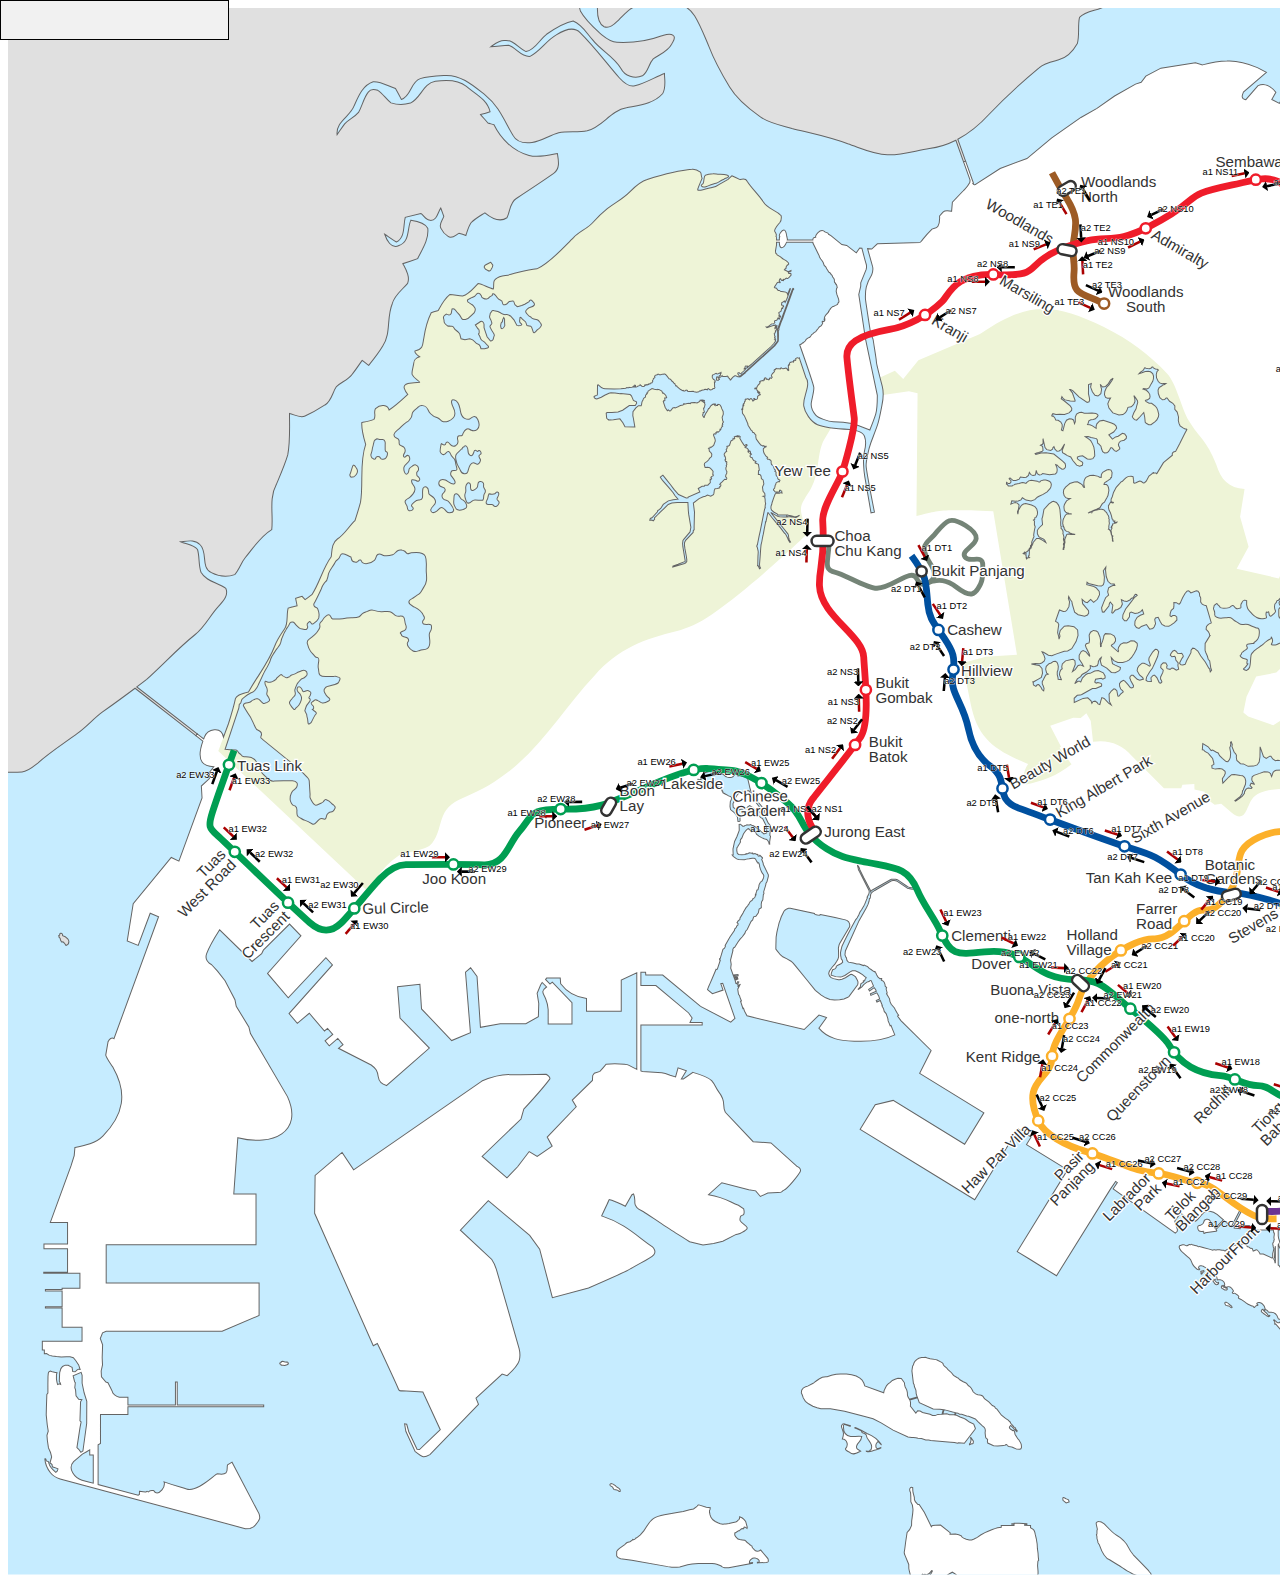
==== commit d9ecbc98: "try to add touch support?" ====
--- a/scrollable.html
+++ b/scrollable.html
@@ -1,3 +1,5 @@
+<!DOCTYPE html>
+</html>
 <html><head>
 <meta charset="utf-8">
 <meta id="viewport" name="viewport" content="width=device-width, initial-scale=1">
@@ -8,6 +10,7 @@
 <script src="stations.js"></script>
 <script src="autocomplete.js"></script>
 <style>
+#bounds {pointer-events: none; position: fixed;top: 0;bottom: 0;left: 0;right: 0;}
 #map {user-select: none;}
 #legend {
     position: fixed; bottom: 0; right: 0; max-width: 10em; max-height: 15em;
@@ -996,9 +999,9 @@
     </g>
     <g><g><path d="M -16.766228386506214 -11.78841978285589, l 10 0" stroke-width="1.9" class="arrow a2 EW24" transform="translate(602.0369123593871 620.2618246756078) rotate(233.04759175220525)"></path><text class="text a2 EW24" x="599.6893297272718" y="636.7486714479681" text-anchor="end">a2 EW24</text></g><g><path d="M -18.00171152750651 -7.001128513349574, l 10 0" stroke-width="1.9" class="arrow a2 NS5" transform="translate(625.8295517139516 347.59262421793954) rotate(112.26884521183955)"></path><text class="text a2 NS5" x="637.2351012937158" y="338.22682058381224" text-anchor="undefined">a2 NS5</text></g><g><path d="M -18.460690245136135 -7.402741072040147, l 10 0" stroke-width="1.9" class="arrow a2 NS7" transform="translate(687.7695338248218 230.19881268247718) rotate(147.77890288953344)"></path><text class="text a2 NS7" x="703.103839101637" y="229.3032627411327" text-anchor="undefined">a2 NS7</text></g><g><path d="M -17.204797381709344 -6.303827295872566, l 10 0" stroke-width="1.9" class="arrow a2 NS11" transform="translate(935.8393481324059 128.7741162841631) rotate(168.85414270320067)"></path><text class="text a2 NS11" x="949.0319096283475" y="132.6236819601196" text-anchor="undefined">a2 NS11</text></g><g><path d="M -18.46357126093185 -7.405240302136102, l 10 0" stroke-width="1.9" class="arrow a1 NS12" transform="translate(982.7393023481399 167.782074446424) rotate(57.69183913782217)"></path><text class="text a1 NS12" x="981.8016304107505" y="152.4678399866167" text-anchor="undefined">a1 NS12</text></g><g><path d="M -18.463595865436165 -7.405240302136102, l 10 0" stroke-width="1.9" class="arrow a2 NS12" transform="translate(982.7393023481399 167.782074446424) rotate(237.69183913782217)"></path><text class="text a2 NS12" x="983.675875665802" y="183.14047670458743" text-anchor="end">a2 NS12</text></g><g><path d="M -16.35195090343328 -5.5576899608194426, l 10 0" stroke-width="1.9" class="arrow a1 NS13" transform="translate(996.939298134165 213.8196779782575) rotate(87.93172201374898)"></path><text class="text a1 NS13" x="1002.0830049425152" y="202.29478671782854" text-anchor="undefined">a1 NS13</text></g><g><path d="M -16.35196291958655 -5.5576043501731265, l 10 0" stroke-width="1.9" class="arrow a2 NS13" transform="translate(996.939298134165 213.8196779782575) rotate(267.931722013749)"></path><text class="text a2 NS13" x="991.7943396431826" y="225.3838507217909" text-anchor="end">a2 NS13</text></g><g><path d="M -18.03960189195071 -7.034307394943943, l 10 0" stroke-width="1.9" class="arrow a1 NS14" transform="translate(989.6393054961205 263.687038727732) rotate(-247.07462696679406)"></path><text class="text a1 NS14" x="1001.1966934773847" y="254.4350203681213" text-anchor="undefined">a1 NS14</text></g><g><path d="M -18.562447036403498 -7.4917095581502755, l 10 0" stroke-width="1.9" class="arrow a1 NS15" transform="translate(1038.5393580793377 414.6231122178541) rotate(54.26341766199141)"></path><text class="text a1 NS15" x="1036.6984068670554" y="399.24863597079656" text-anchor="undefined">a1 NS15</text></g><g><path d="M -18.56239839959265 -7.491794668149537, l 10 0" stroke-width="1.9" class="arrow a2 NS15" transform="translate(1038.5393580793377 414.6231122178541) rotate(234.2634176619914)"></path><text class="text a2 NS15" x="1040.3786914024117" y="430.01582167303076" text-anchor="end">a2 NS15</text></g><g><path d="M -22.193873320369725 -11.087781252113729, l 10 0" stroke-width="1.9" class="arrow a2 NS16" transform="translate(1061.8275936515308 465.2479930853334) rotate(243.64122850816335)"></path><text class="text a2 NS16" x="1059.5258937708522" y="485.5824340570707" text-anchor="end">a2 NS16</text></g><g><path d="M -23.014225259217206 -9.559277758557235, l 10 0" stroke-width="1.9" class="arrow a1 NS17" transform="translate(1053.4488179523787 543.7846055908399) rotate(-253.90297951076593)"></path><text class="text a1 NS17" x="1067.6273902960945" y="529.1301298987092" text-anchor="undefined">a1 NS17</text></g><g><path d="M -23.01421267086616 -9.559277758557235, l 10 0" stroke-width="1.9" class="arrow a2 NS17" transform="translate(1053.4488179523787 543.7846055908399) rotate(-73.90297951076593)"></path><text class="text a2 NS17" x="1039.2689939260304" y="558.4435967617966" text-anchor="undefined">a2 NS17</text></g><g><path d="M -16.86418235136279 -6.005842169047239, l 10 0" stroke-width="1.9" class="arrow a1 NS18" transform="translate(1045.8392588081147 588.1289728653534) rotate(-262.7014580064756)"></path><text class="text a1 NS18" x="1053.3029454279274" y="577.1244720336008" text-anchor="undefined">a1 NS18</text></g><g><path d="M -16.864179490373914 -6.005927779693555, l 10 0" stroke-width="1.9" class="arrow a2 NS18" transform="translate(1045.8392588081147 588.1289728653534) rotate(-82.7014580064756)"></path><text class="text a2 NS18" x="1038.373985054724" y="599.1334429430725" text-anchor="undefined">a2 NS18</text></g><g><path d="M -17.392295148529655 -6.467879322683928, l 10 0" stroke-width="1.9" class="arrow a1 NS19" transform="translate(1049.6391709441136 621.2482266803235) rotate(76.56154982263351)"></path><text class="text a1 NS19" x="1053.049286399346" y="607.6910173494672" text-anchor="undefined">a1 NS19</text></g><g><path d="M -17.39224593952103 -6.467922378330614, l 10 0" stroke-width="1.9" class="arrow a2 NS19" transform="translate(1049.6391709441136 621.2482266803235) rotate(256.56154982263354)"></path><text class="text a2 NS19" x="1046.227620792367" y="634.8018506630593" text-anchor="end">a2 NS19</text></g><g><path d="M -18.579341175702112 -7.506533717433371, l 10 0" stroke-width="1.9" class="arrow a1 NS20" transform="translate(1035.6392155001308 671.0156336029764) rotate(-233.54131856595365)"></path><text class="text a1 NS20" x="1049.7453096974643" y="664.5506229879146" text-anchor="undefined">a1 NS20</text></g><g><path d="M -18.579341175702112 -7.506576773080055, l 10 0" stroke-width="1.9" class="arrow a2 NS20" transform="translate(1035.6392155001308 671.0156336029764) rotate(-53.541318565953645)"></path><text class="text a2 NS20" x="1021.5315953228564" y="677.4717949237452" text-anchor="undefined">a2 NS20</text></g><g><path d="M -20.70900407343316 -11.386065765877634, l 10 0" stroke-width="1.9" class="arrow a1 NS21" transform="translate(1010.1685714817093 702.0825899539951) rotate(-220.2485594417503)"></path><text class="text a1 NS21" x="1029.5144105195259" y="700.6173512261248" text-anchor="undefined">a1 NS21</text></g><g><path d="M -20.70905213804624 -11.386065765877634, l 10 0" stroke-width="1.9" class="arrow a2 NS21" transform="translate(1010.1685714817093 702.0825899539951) rotate(-40.2485594417503)"></path><text class="text a2 NS21" x="990.8214814765076" y="703.5358203046587" text-anchor="undefined">a2 NS21</text></g><g><path d="M -23.009806748000816 -9.29297057345695, l 10 0" stroke-width="1.9" class="arrow a1 DT11" transform="translate(1010.1685714817093 702.0825899539951) rotate(50.42659268164357)"></path><text class="text a1 DT11" x="1005.8576488247826" y="682.2752298436072" text-anchor="undefined">a1 DT11</text></g><g><path d="M -23.009806748000816 -9.292949546280662, l 10 0" stroke-width="1.9" class="arrow a2 DT11" transform="translate(1010.1685714817093 702.0825899539951) rotate(230.42659268164357)"></path><text class="text a2 DT11" x="1014.4783347228948" y="721.877865159698" text-anchor="end">a2 DT11</text></g><g><path d="M -8.566119635344089 -5.039377074377095, l 5 0" stroke-width="1" class="arrow a1 NS22" transform="translate(983.5334213078075 746.9288019022621) rotate(76.64621142669824)"></path><text class="text small a1 NS22" x="987.0348443288821" y="739.8548058193559" text-anchor="undefined">a1 NS22</text></g><g><path d="M -8.566119635344089 -5.039302477965977, l 5 0" stroke-width="1" class="arrow a2 NS22" transform="translate(983.5334213078075 746.9288019022621) rotate(256.64621142669824)"></path><text class="text small a2 NS22" x="980.0307773597312" y="753.9860601025194" text-anchor="end">a2 NS22</text></g><g><path d="M -8.794486056026013 -3.3200028925949567, l 5 0" stroke-width="1" class="arrow a1 NS23" transform="translate(1017.9306860628094 760.6399321303746) rotate(7.137248317824302)"></path><text class="text small a1 NS23" x="1012.096771231869" y="756.5547284027581" text-anchor="undefined">a1 NS23</text></g><g><path d="M -8.79443741921516 -3.3199603375953264, l 5 0" stroke-width="1" class="arrow a2 NS23" transform="translate(1017.9306860628094 760.6399321303746) rotate(187.1372483178243)"></path><text class="text small a2 NS23" x="1023.7631972210838" y="764.7070094620273" text-anchor="end">a2 NS23</text></g><g><path d="M -15.441245269148402 -7.748553512626816, l 5 0" stroke-width="1" class="arrow a1 NE6" transform="translate(1044.8541935171631 763.894225776519) rotate(-252.11727375249964)"></path><text class="text small a1 NE6" x="1056.2016230914253" y="753.9488005183049" text-anchor="undefined">a1 NE6</text></g><g><path d="M -15.441233825192906 -7.748553512626816, l 5 0" stroke-width="1" class="arrow a2 NE6" transform="translate(1044.8541935171631 763.894225776519) rotate(-72.11727375249964)"></path><text class="text small a2 NE6" x="1033.5055738609353" y="773.8211127895156" text-anchor="undefined">a2 NE6</text></g><g><path d="M -14.017470723014258 -9.20791164019524, l 5 0" stroke-width="1" class="arrow a1 NS24" transform="translate(1044.8541935171631 763.894225776519) rotate(19.334617446504964)"></path><text class="text small a1 NS24" x="1037.0342182970833" y="751.3837328314514" text-anchor="undefined">a1 NS24</text></g><g><path d="M -14.017568568833735 -9.207890613018952, l 5 0" stroke-width="1" class="arrow a2 NS24" transform="translate(1044.8541935171631 763.894225776519) rotate(199.33461744650498)"></path><text class="text small a2 NS24" x="1052.6730091426903" y="776.3861954957807" text-anchor="end">a2 NS24</text></g><g><path d="M -9.64511069034284 -4.064207479694267, l 5 0" stroke-width="1" class="arrow a1 NS25" transform="translate(1073.330630533104 789.5073977437828) rotate(59.88179578903913)"></path><text class="text small a1 NS25" x="1073.2601662546713" y="781.2773933078852" text-anchor="undefined">a1 NS25</text></g><g><path d="M -9.64511069034284 -4.064132632959623, l 5 0" stroke-width="1" class="arrow a2 NS25" transform="translate(1073.330630533104 789.5073977437828) rotate(239.88179578903913)"></path><text class="text small a2 NS25" x="1073.3999351275781" y="797.7161936976374" text-anchor="end">a2 NS25</text></g><g><path d="M -9.29252699914246 -3.7557660888126394, l 5 0" stroke-width="1" class="arrow a1 EW13" transform="translate(1073.330630533104 789.5073977437828) rotate(-108.26637461320097)"></path><text class="text small a1 EW13" x="1071.8924457582116" y="797.1238547443545" text-anchor="undefined">a1 EW13</text></g><g><path d="M -9.29252699914246 -3.7557660888126394, l 5 0" stroke-width="1" class="arrow a2 EW13" transform="translate(1073.330630533104 789.5073977437828) rotate(71.73362538679903)"></path><text class="text small a2 EW13" x="1074.767503008163" y="781.8697626575967" text-anchor="undefined">a2 EW13</text></g><g><path d="M -8.7004442073552 -3.2377205478973825, l 5 0" stroke-width="1" class="arrow a1 NS26" transform="translate(1068.8987070008754 823.4658315026034) rotate(-264.65305739079645)"></path><text class="text small a1 NS26" x="1072.6993208614501" y="817.5820213378751" text-anchor="undefined">a1 NS26</text></g><g><path d="M -8.700465664771754 -3.2376351875745937, l 5 0" stroke-width="1" class="arrow a2 NS26" transform="translate(1068.8987070008754 823.4658315026034) rotate(-84.65305739079645)"></path><text class="text small a2 NS26" x="1065.09668924412" y="829.324924007042" text-anchor="undefined">a2 NS26</text></g><g><path d="M -8.973323037328157 -3.476450591295853, l 5 0" stroke-width="1" class="arrow a1 EW14" transform="translate(1068.8987070008754 823.4658315026034) rotate(-79.23926940713778)"></path><text class="text small a1 EW14" x="1064.2740977455337" y="829.1635268400395" text-anchor="undefined">a1 EW14</text></g><g><path d="M -8.97332933150368 -3.476493146295484, l 5 0" stroke-width="1" class="arrow a2 EW14" transform="translate(1068.8987070008754 823.4658315026034) rotate(100.76073059286222)"></path><text class="text small a2 EW14" x="1073.5219124047394" y="817.7433269579876" text-anchor="undefined">a2 EW14</text></g><g><path d="M -8.987159637817554 -3.488546224132042, l 5 0" stroke-width="1" class="arrow a1 CE2" transform="translate(1084.6367398285297 861.9955984188047) rotate(-235.31162377898374)"></path><text class="text small a1 CE2" x="1091.196415028516" y="858.632592840831" text-anchor="undefined">a1 CE2</text></g><g><path d="M -8.987110714907814 -3.488583522337601, l 5 0" stroke-width="1" class="arrow a2 CE2" transform="translate(1084.6367398285297 861.9955984188047) rotate(-55.311623778983744)"></path><text class="text small a2 CE2" x="1078.0755996234284" y="865.329675000748" text-anchor="undefined">a2 CE2</text></g><g><path d="M -9.70465587957132 -4.116324087094849, l 5 0" stroke-width="1" class="arrow a1 NS27" transform="translate(1079.6700019903215 859.8224887413222) rotate(80.42901291806731)"></path><text class="text small a1 NS27" x="1082.5304415540586" y="852.0198557629967" text-anchor="undefined">a1 NS27</text></g><g><path d="M -9.704604095672707 -4.116253495860168, l 5 0" stroke-width="1" class="arrow a2 NS27" transform="translate(1079.6700019903215 859.8224887413222) rotate(260.4290129180673)"></path><text class="text small a2 NS27" x="1076.8083722552128" y="867.5965590899796" text-anchor="end">a2 NS27</text></g><g><path d="M -9.774552698742262 -4.177516674622536, l 5 0" stroke-width="1" class="arrow a1 NS28" transform="translate(1117.096680245795 878.2258853896525) rotate(-38.41061999563402)"></path><text class="text small a1 NS28" x="1108.8003314242092" y="879.4567944756492" text-anchor="undefined">a1 NS28</text></g><g><path d="M -18.231005480781256 -10.882631108600265, l 10 0" stroke-width="1.9" class="arrow a1 EW1" transform="translate(1477.6343782730041 457.8719990106577) rotate(-70.18925853719806)"></path><text class="text a1 EW1" x="1462.910707262367" y="466.6379952890668" text-anchor="undefined">a1 EW1</text></g><g><path d="M -18.572261372635502 -7.5003392114283125, l 10 0" stroke-width="1.9" class="arrow a2 EW3" transform="translate(1499.039000282079 576.726578853399) rotate(53.85206118074434)"></path><text class="text a2 EW3" x="1497.0885533036264" y="561.344122649898" text-anchor="undefined">a2 EW3</text></g><g><path d="M -16.39660350117912 -10.153998397159912, l 10 0" stroke-width="1.9" class="arrow a1 CG" transform="translate(1471.5872090864734 646.8828513738716) rotate(-199.97925207741588)"></path><text class="text a1 CG" x="1485.7664838029577" y="652.5284105786719" text-anchor="undefined">a1 CG</text></g><g><path d="M -16.39660350117912 -10.154051465747687, l 10 0" stroke-width="1.9" class="arrow a2 CG" transform="translate(1471.5872090864734 646.8828513738716) rotate(-19.97925207741588)"></path><text class="text a2 CG" x="1457.4060732967266" y="641.2311581698386" text-anchor="undefined">a2 CG</text></g><g><path d="M -16.865933848751204 -10.360996929598508, l 10 0" stroke-width="1.9" class="arrow a1 EW4" transform="translate(1471.5872090864734 646.8828513738716) rotate(-17.578276914361027)"></path><text class="text a1 EW4" x="1457.1453034591118" y="640.5865001689425" text-anchor="undefined">a1 EW4</text></g><g><path d="M -16.865836575129503 -10.361028971009995, l 10 0" stroke-width="1.9" class="arrow a2 EW4" transform="translate(1471.5872090864734 646.8828513738716) rotate(162.42172308563897)"></path><text class="text a2 EW4" x="1486.0271005776679" y="653.1730685795682" text-anchor="undefined">a2 EW4</text></g><g><path d="M -16.854313084144415 -5.997255070768831, l 10 0" stroke-width="1.9" class="arrow a1 EW5" transform="translate(1400.9389418896642 657.7763362245289) rotate(-7.192161410942262)"></path><text class="text a1 EW5" x="1388.42615135009" y="653.3068795127607" text-anchor="undefined">a1 EW5</text></g><g><path d="M -16.85441092996389 -5.997223029357344, l 10 0" stroke-width="1.9" class="arrow a2 EW5" transform="translate(1400.9389418896642 657.7763362245289) rotate(172.80783858905772)"></path><text class="text a2 EW5" x="1413.4499925903797" y="662.2382398708689" text-anchor="undefined">a2 EW5</text></g><g><path d="M -17.332139424275546 -6.415160687200337, l 10 0" stroke-width="1.9" class="arrow a1 EW6" transform="translate(1328.4390119382304 670.4056566751616) rotate(-12.686524666638462)"></path><text class="text a1 EW6" x="1314.998070832238" y="666.8512877007396" text-anchor="undefined">a1 EW6</text></g><g><path d="M -17.33204157845607 -6.415190225376551, l 10 0" stroke-width="1.9" class="arrow a2 EW6" transform="translate(1328.4390119382304 670.4056566751616) rotate(167.31347533336154)"></path><text class="text a2 EW6" x="1341.8779997040692" y="673.9513592702681" text-anchor="undefined">a2 EW6</text></g><g><path d="M -16.741130647711437 -5.898097916453021, l 10 0" stroke-width="1.9" class="arrow a1 EW7" transform="translate(1287.9390669448305 676.575291607367) rotate(-5.988276064433109)"></path><text class="text a1 EW7" x="1275.6459395547352" y="671.9298819071943" text-anchor="undefined">a1 EW7</text></g><g><path d="M -16.741033374089735 -5.898140471452652, l 10 0" stroke-width="1.9" class="arrow a2 EW7" transform="translate(1287.9390669448305 676.575291607367) rotate(174.0117239355669)"></path><text class="text a2 EW7" x="1300.2306379569786" y="681.2114548928511" text-anchor="undefined">a2 EW7</text></g><g><path d="M -22.897015122647975 -10.242485761450686, l 10 0" stroke-width="1.9" class="arrow a1 EW8" transform="translate(1240.872030978878 685.7772799492187) rotate(-9.0944413099879)"></path><text class="text a1 EW8" x="1221.5802993202626" y="678.487629789991" text-anchor="undefined">a1 EW8</text></g><g><path d="M -22.897112396269677 -10.242496775685884, l 10 0" stroke-width="1.9" class="arrow a2 EW8" transform="translate(1240.872030978878 685.7772799492187) rotate(170.9055586900121)"></path><text class="text a2 EW8" x="1260.162359322451" y="693.0566154381052" text-anchor="undefined">a2 EW8</text></g><g><path d="M -21.774103310857253 -11.265034340457568, l 10 0" stroke-width="1.9" class="arrow a1 CC9" transform="translate(1240.872030978878 685.7772799492187) rotate(81.59682945589219)"></path><text class="text a1 CC9" x="1249.564096671863" y="667.5327933248453" text-anchor="undefined">a1 CC9</text></g><g><path d="M -21.774079278550715 -11.265077396104253, l 10 0" stroke-width="1.9" class="arrow a2 CC9" transform="translate(1240.872030978878 685.7772799492187) rotate(261.5968294558922)"></path><text class="text a2 CC9" x="1232.178500504293" y="704.0113910209932" text-anchor="end">a2 CC9</text></g><g><path d="M -17.191028014458478 -6.2917797251536065, l 10 0" stroke-width="1.9" class="arrow a1 EW9" transform="translate(1201.8392014374845 689.8245525774087) rotate(-10.984031728628963)"></path><text class="text a1 EW9" x="1188.6718777972674" y="685.9656679823419" text-anchor="undefined">a1 EW9</text></g><g><path d="M -17.19112528808018 -6.291827787270837, l 10 0" stroke-width="1.9" class="arrow a2 EW9" transform="translate(1201.8392014374845 689.8245525774087) rotate(169.01596827137104)"></path><text class="text a2 EW9" x="1215.004968699754" y="693.6726955217179" text-anchor="undefined">a2 EW9</text></g><g><path d="M -18.46913760088433 -7.410110596682064, l 10 0" stroke-width="1.9" class="arrow a1 EW10" transform="translate(1154.0391726120197 708.5236760767435) rotate(-32.47606083292013)"></path><text class="text a1 EW10" x="1138.6969481180024" y="709.4981927203858" text-anchor="undefined">a1 EW10</text></g><g><path d="M -18.46913760088433 -7.410110596682064, l 10 0" stroke-width="1.9" class="arrow a2 EW10" transform="translate(1154.0391726120197 708.5236760767435) rotate(147.52393916707987)"></path><text class="text a2 EW10" x="1169.3801153830218" y="707.5364801888416" text-anchor="undefined">a2 EW10</text></g><g><path d="M -9.752140856302024 -4.157949885792371, l 5 0" stroke-width="1" class="arrow a1 EW11" transform="translate(1116.6535093142263 728.5816608178133) rotate(-36.393932938257215)"></path><text class="text small a1 EW11" x="1108.3481272778959" y="729.5302085411347" text-anchor="undefined">a1 EW11</text></g><g><path d="M -9.752140856302024 -4.157939372204227, l 5 0" stroke-width="1" class="arrow a2 EW11" transform="translate(1116.6535093142263 728.5816608178133) rotate(143.60606706174278)"></path><text class="text small a2 EW11" x="1124.957548652716" y="727.6183280929605" text-anchor="undefined">a2 EW11</text></g><g><path d="M -8.814066091679162 -5.162427108720815, l 5 0" stroke-width="1" class="arrow a1 EW12" transform="translate(1087.3429452702092 760.8536485237928) rotate(-49.23791552621629)"></path><text class="text small a1 EW12" x="1079.3095327700628" y="762.2562688213243" text-anchor="undefined">a1 EW12</text></g><g><path d="M -8.814066091679162 -5.1624696637204455, l 5 0" stroke-width="1" class="arrow a2 EW12" transform="translate(1087.3429452702092 760.8536485237928) rotate(130.76208447378372)"></path><text class="text small a2 EW12" x="1095.3749540976894" y="759.4328406127846" text-anchor="undefined">a2 EW12</text></g><g><path d="M -10.824149381855863 -3.2184003277415476, l 5 0" stroke-width="1" class="arrow a1 DT14" transform="translate(1087.3429452702092 760.8536485237928) rotate(47.80944674235877)"></path><text class="text small a1 DT14" x="1084.1362573890335" y="752.5160153417287" text-anchor="undefined">a1 DT14</text></g><g><path d="M -10.824100745045012 -3.218410340682637, l 5 0" stroke-width="1" class="arrow a2 DT14" transform="translate(1087.3429452702092 760.8536485237928) rotate(227.80944674235877)"></path><text class="text small a2 DT14" x="1090.5481073502565" y="769.1730635171496" text-anchor="end">a2 DT14</text></g><g><path d="M -9.40273086005913 -3.852146654564315, l 5 0" stroke-width="1" class="arrow a1 EW15" transform="translate(1046.6833343885633 858.3215774804002) rotate(-21.35394962468432)"></path><text class="text small a1 EW15" x="1038.8510606713749" y="857.233237566706" text-anchor="undefined">a1 EW15</text></g><g><path d="M -9.402779782968867 -3.8521867063286734, l 5 0" stroke-width="1" class="arrow a2 EW15" transform="translate(1046.6833343885633 858.3215774804002) rotate(158.64605037531567)"></path><text class="text small a2 EW15" x="1054.5142348310924" y="859.3815379476075" text-anchor="undefined">a2 EW15</text></g><g><path d="M -16.23298388607322 -9.656192014068983, l 5 0" stroke-width="1" class="arrow a1 NE3" transform="translate(1016.6555855214312 839.5996892018932) rotate(-226.43259675383777)"></path><text class="text small a1 NE3" x="1033.1163572456633" y="836.2912761455673" text-anchor="undefined">a1 NE3</text></g><g><path d="M -17.726372819300032 -6.760204133911326, l 10 0" stroke-width="1.9" class="arrow a1 EW17" transform="translate(964.1393653092568 818.9878153801269) rotate(17.946898994887192)"></path><text class="text a1 EW17" x="954.114673797454" y="808.6234869304648" text-anchor="undefined">a1 EW17</text></g><g><path d="M -17.726372819300032 -6.7602251610876145, l 10 0" stroke-width="1.9" class="arrow a2 EW17" transform="translate(964.1393653092568 818.9878153801269) rotate(197.9468989948872)"></path><text class="text a2 EW17" x="974.162835894058" y="829.3278231110924" text-anchor="end">a2 EW17</text></g><g><path d="M -17.773686708896093 -6.801580109728665, l 10 0" stroke-width="1.9" class="arrow a1 EW18" transform="translate(920.1193815554293 803.4886522689416) rotate(18.642055495661026)"></path><text class="text a1 EW18" x="910.1894767507504" y="792.9498658434409" text-anchor="undefined">a1 EW18</text></g><g><path d="M -17.773638072085244 -6.801580109728665, l 10 0" stroke-width="1.9" class="arrow a2 EW18" transform="translate(920.1193815554293 803.4886522689416) rotate(198.64205549566103)"></path><text class="text a2 EW18" x="930.0480965463603" y="814.0045519719519" text-anchor="end">a2 EW18</text></g><g><path d="M -18.569673322100442 -7.498074784800909, l 10 0" stroke-width="1.9" class="arrow a1 EW19" transform="translate(874.5294094150438 783.2196523041151) rotate(53.962671955412645)"></path><text class="text a1 EW19" x="872.6089305797949" y="767.826073153484" text-anchor="undefined">a1 EW19</text></g><g><path d="M -18.569673322100442 -7.498032229801279, l 10 0" stroke-width="1.9" class="arrow a2 EW19" transform="translate(874.5294094150438 783.2196523041151) rotate(233.96267195541265)"></path><text class="text a2 EW19" x="876.448972733853" y="798.5926638009333" text-anchor="end">a2 EW19</text></g><g><path d="M -18.647309116174476 -7.566045632799174, l 10 0" stroke-width="1.9" class="arrow a1 EW20" transform="translate(841.7594139777091 750.4514193040816) rotate(40.37672672635506)"></path><text class="text a1 EW20" x="836.2637518943644" y="735.8389489726369" text-anchor="undefined">a1 EW20</text></g><g><path d="M -18.233202720236182 -7.20367829606208, l 10 0" stroke-width="1.9" class="arrow a1 EW22" transform="translate(758.4495544218918 711.7134443636791) rotate(26.623965797501853)"></path><text class="text a1 EW22" x="749.8471938727622" y="699.3374797522129" text-anchor="undefined">a1 EW22</text></g><g><path d="M -18.18479021091266 -7.161335570782546, l 10 0" stroke-width="1.9" class="arrow a1 EW23" transform="translate(700.6995706240984 695.6042893052672) rotate(64.36402618143151)"></path><text class="text a1 EW23" x="701.4510265176829" y="680.6141419216805" text-anchor="undefined">a1 EW23</text></g><g><path d="M -18.184766178606118 -7.161298522900514, l 10 0" stroke-width="1.9" class="arrow a2 EW23" transform="translate(700.6995706240984 695.6042893052672) rotate(244.3640261814315)"></path><text class="text a2 EW23" x="699.9471534382524" y="710.5830541204652" text-anchor="end">a2 EW23</text></g><g><path d="M -18.389939134687534 -7.340815537224705, l 10 0" stroke-width="1.9" class="arrow a1 EW25" transform="translate(565.0896135318548 581.2313266677443) rotate(30.256928077837145)"></path><text class="text a1 EW25" x="557.2222453158364" y="568.1446375972579" text-anchor="undefined">a1 EW25</text></g><g><path d="M -17.300694295565798 -6.387775793967442, l 10 0" stroke-width="1.9" class="arrow a2 EW26" transform="translate(514.2296848661047 571.3768224906739) rotate(167.69900244601203)"></path><text class="text a2 EW26" x="527.6084928038582" y="574.9980054965538" text-anchor="undefined">a2 EW26</text></g><g><path d="M -18.673249130093637 -7.58870942430834, l 10 0" stroke-width="1.9" class="arrow a1 EW32" transform="translate(170.06986641724546 632.8376205920413) rotate(43.67526106547706)"></path><text class="text a1 EW32" x="165.42090433520573" y="617.9050715792571" text-anchor="undefined">a1 EW32</text></g><g><path d="M -21.750543639680927 -5.845955525729133, l 10 0" stroke-width="1.9" class="arrow a1 DT35" transform="translate(1540.2876850177518 610.7546036256072) rotate(32.37994295578761)"></path><text class="text a1 DT35" x="1529.2713976502696" y="596.8466168300436" text-anchor="undefined">a1 DT35</text></g><g><path d="M -16.294798073100907 -10.107357116270629, l 10 0" stroke-width="1.9" class="arrow a1 CG1" transform="translate(1540.2876850177518 610.7546036256072) rotate(-241.07603904398042)"></path><text class="text a1 CG1" x="1554.5960471945893" y="605.7560976602534" text-anchor="undefined">a1 CG1</text></g><g><path d="M -17.945608680090746 -6.952169236598059, l 10 0" stroke-width="1.9" class="arrow a2 CG2" transform="translate(1647.0388548520789 517.228698770162) rotate(21.33035497665665)"></path><text class="text a2 CG2" x="1637.5077794064757" y="506.04810749556816" text-anchor="undefined">a2 CG2</text></g><g><path d="M -16.455978175470733 -10.180870127161965, l 10 0" stroke-width="1.9" class="arrow a1 NE1" transform="translate(940.5382670140384 904.8338673713067) rotate(-178.43973910204264)"></path><text class="text a1 NE1" x="951.7121451587741" y="915.3055799652888" text-anchor="undefined">a1 NE1</text></g><g><path d="M -11.37367896953273 -5.641915817382501, l 5 0" stroke-width="1" class="arrow a1 NE4" transform="translate(1035.8194502890717 822.7629344814775) rotate(-226.3377740034704)"></path><text class="text small a1 NE4" x="1046.026665023291" y="820.2265059517704" text-anchor="undefined">a1 NE4</text></g><g><path d="M -11.373703574037044 -5.641851734559528, l 5 0" stroke-width="1" class="arrow a2 NE4" transform="translate(1035.8194502890717 822.7629344814775) rotate(-46.3377740034704)"></path><text class="text small a2 NE4" x="1025.6109230762067" y="825.2747370765874" text-anchor="undefined">a2 NE4</text></g><g><path d="M -11.60529261258619 -5.190708660828279, l 5 0" stroke-width="1" class="arrow a1 DT19" transform="translate(1035.8194502890717 822.7629344814775) rotate(-147.1558454430674)"></path><text class="text small a1 DT19" x="1040.6534074879146" y="832.0493594523022" text-anchor="undefined">a1 DT19</text></g><g><path d="M -11.605390458405669 -5.190708660828279, l 5 0" stroke-width="1" class="arrow a2 DT19" transform="translate(1035.8194502890717 822.7629344814775) rotate(32.84415455693261)"></path><text class="text small a2 DT19" x="1030.984119457946" y="813.4517308787039" text-anchor="undefined">a2 DT19</text></g><g><path d="M -9.05302789855558 -3.5462152576903128, l 5 0" stroke-width="1" class="arrow a1 NE5" transform="translate(1047.4035101967336 807.4173260799886) rotate(-257.5118935684137)"></path><text class="text small a1 NE5" x="1052.2821751299425" y="801.7748944888585" text-anchor="undefined">a1 NE5</text></g><g><path d="M -9.0530341927311 -3.546172702690682, l 5 0" stroke-width="1" class="arrow a2 NE5" transform="translate(1047.4035101967336 807.4173260799886) rotate(-77.51189356841371)"></path><text class="text small a2 NE5" x="1042.5237159328701" y="813.0366267043868" text-anchor="undefined">a2 NE5</text></g><g><path d="M -11.181689450180867 -5.73590429150788, l 5 0" stroke-width="1" class="arrow a1 NE7" transform="translate(1059.641431945524 734.1331099985356) rotate(-231.72065003465622)"></path><text class="text small a1 NE7" x="1069.5216549631655" y="730.8638636340967" text-anchor="undefined">a1 NE7</text></g><g><path d="M -11.181713482487407 -5.73575459803859, l 5 0" stroke-width="1" class="arrow a2 NE7" transform="translate(1059.641431945524 734.1331099985356) rotate(-51.72065003465622)"></path><text class="text small a2 NE7" x="1049.75989680686" y="737.3871136269934" text-anchor="undefined">a2 NE7</text></g><g><path d="M -11.453780936015807 -5.570735821765031, l 5 0" stroke-width="1" class="arrow a1 DT12" transform="translate(1059.641431945524 734.1331099985356) rotate(43.44133598031496)"></path><text class="text small a1 DT12" x="1056.9701076801914" y="723.9244416582368" text-anchor="undefined">a1 DT12</text></g><g><path d="M -11.453780936015807 -5.570762856705973, l 5 0" stroke-width="1" class="arrow a2 DT12" transform="translate(1059.641431945524 734.1331099985356) rotate(223.44133598031496)"></path><text class="text small a2 DT12" x="1062.3113831150088" y="744.3263984613209" text-anchor="end">a2 DT12</text></g><g><path d="M -18.674799213865356 -7.590055163590778, l 10 0" stroke-width="1.9" class="arrow a1 NE8" transform="translate(1080.1391737675854 707.2637012107891) rotate(-225.7603973379026)"></path><text class="text a1 NE8" x="1095.1165953584477" y="702.7559015950417" text-anchor="undefined">a1 NE8</text></g><g><path d="M -18.674799213865356 -7.590055163590778, l 10 0" stroke-width="1.9" class="arrow a2 NE8" transform="translate(1080.1391737675854 707.2637012107891) rotate(-45.76039733790259)"></path><text class="text a2 NE8" x="1065.160348146433" y="711.7588516211" text-anchor="undefined">a2 NE8</text></g><g><path d="M -18.668305341320057 -7.584373320169505, l 10 0" stroke-width="1.9" class="arrow a1 NE9" transform="translate(1111.5392819564179 674.3954382140607) rotate(-227.34558021635945)"></path><text class="text a1 NE9" x="1126.3778504590307" y="669.4776766056532" text-anchor="undefined">a1 NE9</text></g><g><path d="M -18.668305341320057 -7.584415875169136, l 10 0" stroke-width="1.9" class="arrow a2 NE9" transform="translate(1111.5392819564179 674.3954382140607) rotate(-47.34558021635945)"></path><text class="text a2 NE9" x="1096.699279383132" y="679.3040143794386" text-anchor="undefined">a2 NE9</text></g><g><path d="M -17.582636738290322 -6.634537718060904, l 10 0" stroke-width="1.9" class="arrow a1 NE10" transform="translate(1141.5392604562364 625.918018517858) rotate(-254.07060083766993)"></path><text class="text a1 NE10" x="1151.3717237349283" y="615.6379739998173" text-anchor="undefined">a1 NE10</text></g><g><path d="M -17.582636738290322 -6.634537718060904, l 10 0" stroke-width="1.9" class="arrow a2 NE10" transform="translate(1141.5392604562364 625.918018517858) rotate(-74.07060083766993)"></path><text class="text a2 NE10" x="1131.7054540326744" y="636.1941261620252" text-anchor="undefined">a2 NE10</text></g><g><path d="M -16.293730352053277 -5.506722588732416, l 10 0" stroke-width="1.9" class="arrow a1 NE11" transform="translate(1146.8391851248045 591.6337690200587) rotate(-268.49330940103687)"></path><text class="text a1 NE11" x="1152.6402327367534" y="580.4891560308248" text-anchor="undefined">a1 NE11</text></g><g><path d="M -16.293736074031024 -5.506680033732785, l 10 0" stroke-width="1.9" class="arrow a2 NE11" transform="translate(1146.8391851248045 591.6337690200587) rotate(-88.49330940103687)"></path><text class="text a2 NE11" x="1141.0367027269358" y="602.7780465757661" text-anchor="undefined">a2 NE11</text></g><g><path d="M -18.897843623044608 -11.085687546131902, l 10 0" stroke-width="1.9" class="arrow a1 NE12" transform="translate(1156.683489500009 549.1669061577362) rotate(-224.9517806073788)"></path><text class="text a1 NE12" x="1174.35030142807" y="547.1953981089661" text-anchor="undefined">a1 NE12</text></g><g><path d="M -23.014054744280337 -9.39293477082458, l 10 0" stroke-width="1.9" class="arrow a1 CC13" transform="translate(1156.683489500009 549.1669061577362) rotate(32.606251754258025)"></path><text class="text a1 CC13" x="1146.5692297247874" y="531.5502025100776" text-anchor="undefined">a1 CC13</text></g><g><path d="M -23.014005535271714 -9.392918750118836, l 10 0" stroke-width="1.9" class="arrow a2 CC13" transform="translate(1156.683489500009 549.1669061577362) rotate(212.60625175425804)"></path><text class="text a2 CC13" x="1166.796039476755" y="566.7876074721247" text-anchor="end">a2 CC13</text></g><g><path d="M -18.67269982022991 -7.588218289547898, l 10 0" stroke-width="1.9" class="arrow a1 NE13" transform="translate(1209.0392193227065 503.6623193732931) rotate(-223.52321291275203)"></path><text class="text a1 NE13" x="1224.1780464618619" y="499.75345026570847" text-anchor="undefined">a1 NE13</text></g><g><path d="M -18.27066565294266 -10.895832170132742, l 10 0" stroke-width="1.9" class="arrow a1 NE14" transform="translate(1235.012573418086 458.0036130419943) rotate(-264.9629126220324)"></path><text class="text a1 NE14" x="1247.0305880286899" y="445.7482766562668" text-anchor="undefined">a1 NE14</text></g><g><path d="M -18.270659930964914 -10.895789114486057, l 10 0" stroke-width="1.9" class="arrow a2 NE14" transform="translate(1235.012573418086 458.0036130419943) rotate(-84.96291262203238)"></path><text class="text a2 NE14" x="1222.992849411333" y="470.27249836743624" text-anchor="undefined">a2 NE14</text></g><g><path d="M -17.03541425204113 -6.155710864805238, l 10 0" stroke-width="1.9" class="arrow a1 NE15" transform="translate(1242.4390900704532 407.57745007619366) rotate(-260.81149932661094)"></path><text class="text a1 NE15" x="1250.436919557919" y="396.689503812379" text-anchor="undefined">a1 NE15</text></g><g><path d="M -17.03541425204113 -6.155625254158924, l 10 0" stroke-width="1.9" class="arrow a2 NE15" transform="translate(1242.4390900704532 407.57745007619366) rotate(-80.81149932661094)"></path><text class="text a2 NE15" x="1234.43982615469" y="418.4843769426586" text-anchor="undefined">a2 NE15</text></g><g><path d="M -18.13891711531334 -7.12122523071893, l 10 0" stroke-width="1.9" class="arrow a1 NE16" transform="translate(1253.8391007757582 372.1813028069529) rotate(-245.25849205324994)"></path><text class="text a1 NE16" x="1265.8047785122442" y="363.2406808359418" text-anchor="undefined">a1 NE16</text></g><g><path d="M -18.13891711531334 -7.121139620072614, l 10 0" stroke-width="1.9" class="arrow a2 NE16" transform="translate(1253.8391007757582 372.1813028069529) rotate(-65.25849205324994)"></path><text class="text a2 NE16" x="1241.8719276361503" y="381.14462053936353" text-anchor="undefined">a2 NE16</text></g><g><path d="M -16.295188884181037 -10.107570391915836, l 10 0" stroke-width="1.9" class="arrow a2 NE17" transform="translate(1284.6549267304922 314.9255433792129) rotate(-60.079839128388954)"></path><text class="text a2 NE17" x="1270.2596815071054" y="319.6878276144321" text-anchor="undefined">a2 NE17</text></g><g><path d="M -9.804044344249117 -4.203320524457388, l 5 0" stroke-width="1" class="arrow a1 CC2" transform="translate(1063.801935430244 772.8938343410937) rotate(-136.74747988900478)"></path><text class="text small a1 CC2" x="1066.2409018020298" y="780.9500216293821" text-anchor="undefined">a1 CC2</text></g><g><path d="M -9.804044344249117 -4.203304503751645, l 5 0" stroke-width="1" class="arrow a2 CC2" transform="translate(1063.801935430244 772.8938343410937) rotate(43.25252011099522)"></path><text class="text small a2 CC2" x="1061.3615348089734" y="764.8182695085615" text-anchor="undefined">a2 CC2</text></g><g><path d="M -9.64501313062225 -4.064132632959623, l 5 0" stroke-width="1" class="arrow a1 CC3" transform="translate(1085.4633290449829 789.8397739260027) rotate(-149.8846691599828)"></path><text class="text small a1 CC3" x="1089.6040573746086" y="796.9292566315268" text-anchor="undefined">a1 CC3</text></g><g><path d="M -9.645062053531987 -4.064196715782597, l 5 0" stroke-width="1" class="arrow a2 CC3" transform="translate(1085.4633290449829 789.8397739260027) rotate(30.115330840017208)"></path><text class="text small a2 CC3" x="1081.3211970426912" y="782.728930219887" text-anchor="undefined">a2 CC3</text></g><g><path d="M -8.527960910143548 -3.086869582618496, l 5 0" stroke-width="1" class="arrow a1 CC4" transform="translate(1106.9585564259432 788.0060591448392) rotate(87.77429836116485)"></path><text class="text small a1 CC4" x="1109.8082538705191" y="781.8524908706246" text-anchor="undefined">a1 CC4</text></g><g><path d="M -9.543305262264624 -3.975215212849051, l 5 0" stroke-width="1" class="arrow a1 CC5" transform="translate(1121.1963324641033 761.2271290808031) rotate(-205.96022151310555)"></path><text class="text small a1 CC5" x="1129.2682882063548" y="761.7088793910125" text-anchor="undefined">a1 CC5</text></g><g><path d="M -9.565473062353945 -3.9946668528566867, l 5 0" stroke-width="1" class="arrow a1 CC6" transform="translate(1169.117301011233 748.4525845086579) rotate(-206.78887725742499)"></path><text class="text small a1 CC6" x="1177.2241379298314" y="748.8255771135927" text-anchor="undefined">a1 CC6</text></g><g><path d="M -9.565570622074535 -3.9945814925338983, l 5 0" stroke-width="1" class="arrow a2 CC6" transform="translate(1169.117301011233 748.4525845086579) rotate(-26.788877257424986)"></path><text class="text small a2 CC6" x="1161.008938112694" y="748.0627168795418" text-anchor="undefined">a2 CC6</text></g><g><path d="M -17.98554980135954 -6.986982230178243, l 10 0" stroke-width="1.9" class="arrow a1 CC7" transform="translate(1199.6390627279593 731.4424399786546) rotate(-201.99429169637273)"></path><text class="text a1 CC7" x="1214.2954434591009" y="733.0499729699537" text-anchor="undefined">a1 CC7</text></g><g><path d="M -17.985451955540064 -6.9869932444134415, l 10 0" stroke-width="1.9" class="arrow a2 CC7" transform="translate(1199.6390627279593 731.4424399786546) rotate(-21.994291696372727)"></path><text class="text a2 CC7" x="1184.9810648228563" y="729.8197409576552" text-anchor="undefined">a2 CC7</text></g><g><path d="M -17.52901207943687 -6.587529963527744, l 10 0" stroke-width="1.9" class="arrow a1 CC8" transform="translate(1224.7391972432938 724.2027746001487) rotate(-195.2085372666901)"></path><text class="text a1 CC8" x="1238.5568122105246" y="727.2654606056032" text-anchor="undefined">a1 CC8</text></g><g><path d="M -17.52901207943687 -6.587543480998215, l 10 0" stroke-width="1.9" class="arrow a2 CC8" transform="translate(1224.7391972432938 724.2027746001487) rotate(-15.208537266690087)"></path><text class="text a2 CC8" x="1210.9201478477664" y="721.1257311099869" text-anchor="undefined">a2 CC8</text></g><g><path d="M -21.39136823011577 -11.349196114197655, l 10 0" stroke-width="1.9" class="arrow a1 CC10" transform="translate(1226.7157972362872 646.61991368649) rotate(77.89450827190248)"></path><text class="text a1 CC10" x="1234.3743667292622" y="628.2109019238387" text-anchor="undefined">a1 CC10</text></g><g><path d="M -21.391344197809232 -11.34923916984434, l 10 0" stroke-width="1.9" class="arrow a2 CC10" transform="translate(1226.7157972362872 646.61991368649) rotate(257.8945082719025)"></path><text class="text a2 CC10" x="1219.0556099435103" y="665.0227606958754" text-anchor="end">a2 CC10</text></g><g><path d="M -23.005313851073716 -9.718374380823374, l 10 0" stroke-width="1.9" class="arrow a1 DT26" transform="translate(1226.7157972362872 646.61991368649) rotate(-14.593547851078142)"></path><text class="text a1 DT26" x="1206.8420102657876" y="641.748855832572" text-anchor="undefined">a1 DT26</text></g><g><path d="M -23.005412269090968 -9.718376383411591, l 10 0" stroke-width="1.9" class="arrow a2 DT26" transform="translate(1226.7157972362872 646.61991368649) rotate(165.40645214892186)"></path><text class="text a2 DT26" x="1246.5882409725107" y="651.4848065189382" text-anchor="undefined">a2 DT26</text></g><g><path d="M -18.1991214763783 -7.17385875620326, l 10 0" stroke-width="1.9" class="arrow a1 CC11" transform="translate(1222.939108819846 609.4388459496327) rotate(64.07707231678563)"></path><text class="text a1 CC11" x="1223.6201918972358" y="594.4312588835081" text-anchor="undefined">a1 CC11</text></g><g><path d="M -18.1991214763783 -7.17385875620326, l 10 0" stroke-width="1.9" class="arrow a2 CC11" transform="translate(1222.939108819846 609.4388459496327) rotate(244.07707231678563)"></path><text class="text a2 CC11" x="1222.25640803206" y="624.4441286088862" text-anchor="end">a2 CC11</text></g><g><path d="M -18.01338150112193 -7.0113176822023116, l 10 0" stroke-width="1.9" class="arrow a1 CC12" transform="translate(1187.0392677286209 580.2793609554609) rotate(22.468368382410006)"></path><text class="text a1 CC12" x="1177.6925161403062" y="568.8278824334703" text-anchor="undefined">a1 CC12</text></g><g><path d="M -18.01338150112193 -7.011301661496568, l 10 0" stroke-width="1.9" class="arrow a2 CC12" transform="translate(1187.0392677286209 580.2793609554609) rotate(202.46836838241)"></path><text class="text a2 CC12" x="1196.3844933369949" y="591.7315868719827" text-anchor="end">a2 CC12</text></g><g><path d="M -17.610847232979577 -6.659145522082609, l 10 0" stroke-width="1.9" class="arrow a1 CC14" transform="translate(1122.1391312935543 541.0514574564116) rotate(-16.315240457191365)"></path><text class="text a1 CC14" x="1108.1646883602282" y="538.2057223819522" text-anchor="undefined">a1 CC14</text></g><g><path d="M -17.610847232979577 -6.659156035670753, l 10 0" stroke-width="1.9" class="arrow a2 CC14" transform="translate(1122.1391312935543 541.0514574564116) rotate(163.68475954280865)"></path><text class="text a2 CC14" x="1136.1121705542143" y="543.9020445160389" text-anchor="undefined">a2 CC14</text></g><g><path d="M -16.480407015066863 -5.669963066668469, l 10 0" stroke-width="1.9" class="arrow a1 CC16" transform="translate(1015.739397464741 552.0748473439246) rotate(-86.6712743532801)"></path><text class="text a1 CC16" x="1009.4117140411314" y="563.2079257826283" text-anchor="undefined">a1 CC16</text></g><g><path d="M -16.480407015066863 -5.670048176667731, l 10 0" stroke-width="1.9" class="arrow a2 CC16" transform="translate(1015.739397464741 552.0748473439246) rotate(93.3287256467199)"></path><text class="text a2 CC16" x="1022.0658907169791" y="540.9454769118693" text-anchor="undefined">a2 CC16</text></g><g><path d="M -17.28020675424194 -10.532652783873283, l 10 0" stroke-width="1.9" class="arrow a1 CC17" transform="translate(1017.4097879643344 601.0454912868126) rotate(-84.16624819296334)"></path><text class="text a1 CC17" x="1005.6828461149505" y="612.1902265769698" text-anchor="undefined">a1 CC17</text></g><g><path d="M -22.92728781811732 -10.148583398618676, l 10 0" stroke-width="1.9" class="arrow a1 CC19" transform="translate(917.4845559980281 665.2035046530881) rotate(-49.84412570199258)"></path><text class="text a1 CC19" x="898.1667317632619" y="672.3562462595755" text-anchor="undefined">a1 CC19</text></g><g><path d="M -22.92728781811732 -10.148583398618676, l 10 0" stroke-width="1.9" class="arrow a2 CC19" transform="translate(917.4845559980281 665.2035046530881) rotate(130.1558742980074)"></path><text class="text a2 CC19" x="936.8011897037994" y="658.0426003539825" text-anchor="undefined">a2 CC19</text></g><g><path d="M -18.672211163330296 -7.587790736963373, l 10 0" stroke-width="1.9" class="arrow a2 CC20" transform="translate(882.179495539573 684.8548534859647) rotate(136.60111012093924)"></path><text class="text a2 CC20" x="897.3263792233968" y="680.9693134583035" text-anchor="undefined">a2 CC20</text></g><g><path d="M -18.44931380897915 -7.392712110244843, l 10 0" stroke-width="1.9" class="arrow a2 CC21" transform="translate(834.6995312613758 706.7637178712632) rotate(148.11451390917125)"></path><text class="text a2 CC21" x="850.0238724291914" y="705.9304579000293" text-anchor="undefined">a2 CC21</text></g><g><path d="M -18.444919330069297 -7.388920710101281, l 10 0" stroke-width="1.9" class="arrow a1 CC23" transform="translate(796.1194853953543 758.0610256649228) rotate(-58.24177300012306)"></path><text class="text a1 CC23" x="782.7597809955571" y="765.5945261637776" text-anchor="undefined">a1 CC23</text></g><g><path d="M -17.0927255811571 -6.205780576723587, l 10 0" stroke-width="1.9" class="arrow a1 CC24" transform="translate(783.0794793362488 786.1095737723928) rotate(-80.15985260008641)"></path><text class="text a1 CC24" x="774.8978141477205" y="796.9527843610493" text-anchor="undefined">a1 CC24</text></g><g><path d="M -17.092719859179354 -6.205823632370272, l 10 0" stroke-width="1.9" class="arrow a2 CC24" transform="translate(783.0794793362488 786.1095737723928) rotate(99.84014739991359)"></path><text class="text a2 CC24" x="791.2601070586869" y="775.2454604540014" text-anchor="undefined">a2 CC24</text></g><g><path d="M -18.154785876199654 -7.135067120481137, l 10 0" stroke-width="1.9" class="arrow a1 CC25" transform="translate(772.6895579187018 834.4170366673816) rotate(-115.0460228891494)"></path><text class="text a1 CC25" x="771.7939693395249" y="849.3417126476288" text-anchor="undefined">a1 CC25</text></g><g><path d="M -18.154785876199654 -7.135061613363538, l 10 0" stroke-width="1.9" class="arrow a2 CC25" transform="translate(772.6895579187018 834.4170366673816) rotate(64.9539771108506)"></path><text class="text a2 CC25" x="773.5842311602509" y="819.46645327488" text-anchor="undefined">a2 CC25</text></g><g><path d="M -17.69600227801121 -6.733609762377454, l 10 0" stroke-width="1.9" class="arrow a1 CC26" transform="translate(813.299426038485 859.0457441340305) rotate(-162.49075520974236)"></path><text class="text a1 CC26" x="823.3808792119165" y="869.2722333638386" text-anchor="undefined">a1 CC26</text></g><g><path d="M -17.69600227801121 -6.733652317377085, l 10 0" stroke-width="1.9" class="arrow a2 CC26" transform="translate(813.299426038485 859.0457441340305) rotate(17.50924479025764)"></path><text class="text a2 CC26" x="803.2170569909903" y="848.7906307664879" text-anchor="undefined">a2 CC26</text></g><g><path d="M -17.228331876183585 -6.324483492693275, l 10 0" stroke-width="1.9" class="arrow a1 CC27" transform="translate(863.0493825729218 874.0049329341886) rotate(-168.5731937959352)"></path><text class="text a1 CC27" x="873.7817682924986" y="882.6112255736581" text-anchor="undefined">a1 CC27</text></g><g><path d="M -17.228283239372736 -6.324419409870302, l 10 0" stroke-width="1.9" class="arrow a2 CC27" transform="translate(863.0493825729218 874.0049329341886) rotate(11.426806204064803)"></path><text class="text a2 CC27" x="852.3159289892478" y="865.3687350369321" text-anchor="undefined">a2 CC27</text></g><g><path d="M -17.567537011213233 -6.6212084908824815, l 10 0" stroke-width="1.9" class="arrow a2 CC28" transform="translate(891.9093904002166 881.024596116705) rotate(15.724421458796456)"></path><text class="text a2 CC28" x="881.6059852862071" y="871.2302993073998" text-anchor="undefined">a2 CC28</text></g><g><path d="M -9.60360746914906 -4.027947365803114, l 5 0" stroke-width="1" class="arrow a1 CE1" transform="translate(1099.0917067641583 835.6531333508751) rotate(-241.69824946132113)"></path><text class="text small a1 CE1" x="1106.0052596448504" y="831.295623510819" text-anchor="undefined">a1 CE1</text></g><g><path d="M -18.322972540320933 -7.282201282027579, l 10 0" stroke-width="1.9" class="arrow a1 DT1" transform="translate(685.1895777425332 422.4226783753659) rotate(61.391299391838714)"></path><text class="text a1 DT1" x="685.2029138845438" y="407.2489186845494" text-anchor="undefined">a1 DT1</text></g><g><path d="M -18.32299657262747 -7.282201282027579, l 10 0" stroke-width="1.9" class="arrow a2 DT1" transform="translate(685.1895777425332 422.4226783753659) rotate(241.39129939183871)"></path><text class="text a2 DT1" x="685.1754178145386" y="437.6138777487201" text-anchor="end">a2 DT1</text></g><g><path d="M -18.51974734966278 -7.454370299533195, l 10 0" stroke-width="1.9" class="arrow a1 DT2" transform="translate(697.8295488933762 466.40537464167414) rotate(55.87605599249616)"></path><text class="text a1 DT2" x="696.4155641504946" y="451.038741030725" text-anchor="undefined">a1 DT2</text></g><g><path d="M -18.51974734966278 -7.454370299533195, l 10 0" stroke-width="1.9" class="arrow a2 DT2" transform="translate(697.8295488933762 466.40537464167414) rotate(235.87605599249616)"></path><text class="text a2 DT2" x="699.2424958125441" y="481.78471825091634" text-anchor="end">a2 DT2</text></g><g><path d="M -16.669799900917045 -5.835787884699738, l 10 0" stroke-width="1.9" class="arrow a1 DT3" transform="translate(709.1495434618645 496.14061304622663) rotate(-264.7536449134029)"></path><text class="text a1 DT3" x="716.0275130616587" y="485.0587400730449" text-anchor="undefined">a1 DT3</text></g><g><path d="M -16.66979074575265 -5.835809412523081, l 10 0" stroke-width="1.9" class="arrow a2 DT3" transform="translate(709.1495434618645 496.14061304622663) rotate(-84.75364491340292)"></path><text class="text a2 DT3" x="702.2706578986014" y="507.23211381987113" text-anchor="undefined">a2 DT3</text></g><g><path d="M -17.067017879534472 -6.183309033683341, l 10 0" stroke-width="1.9" class="arrow a2 DT5" transform="translate(745.8595554484565 585.2591302048007) rotate(260.4532495383904)"></path><text class="text a2 DT5" x="741.7626954658829" y="598.1840101472798" text-anchor="end">a2 DT5</text></g><g><path d="M -17.87773858543786 -6.892663328996908, l 10 0" stroke-width="1.9" class="arrow a1 DT6" transform="translate(781.5794972016864 608.6788844620272) rotate(20.235195891877822)"></path><text class="text a1 DT6" x="771.8799667312056" y="597.7570048772676" text-anchor="undefined">a1 DT6</text></g><g><path d="M -17.723052927811107 -6.757277351230848, l 10 0" stroke-width="1.9" class="arrow a1 DT7" transform="translate(837.3994500376292 628.6578488600434) rotate(17.89864962000128)"></path><text class="text a1 DT7" x="827.3684110643865" y="618.3157509276253" text-anchor="undefined">a1 DT7</text></g><g><path d="M -17.723052927811107 -6.757320406877533, l 10 0" stroke-width="1.9" class="arrow a2 DT7" transform="translate(837.3994500376292 628.6578488600434) rotate(197.89864962000127)"></path><text class="text a2 DT7" x="847.4295126984186" y="638.9956440886332" text-anchor="end">a2 DT7</text></g><g><path d="M -18.59872609191408 -7.52349163446265, l 10 0" stroke-width="1.9" class="arrow a1 DT8" transform="translate(879.4894028296063 649.8267397337816) rotate(37.36802624424985)"></path><text class="text a1 DT8" x="873.2474728983758" y="635.5913814385174" text-anchor="undefined">a1 DT8</text></g><g><path d="M -18.59872609191408 -7.523494638344977, l 10 0" stroke-width="1.9" class="arrow a2 DT8" transform="translate(879.4894028296063 649.8267397337816) rotate(217.36802624424985)"></path><text class="text a2 DT8" x="885.7302344987327" y="664.0555524264133" text-anchor="end">a2 DT8</text></g><g><path d="M -20.416038812776428 -11.370045060134338, l 10 0" stroke-width="1.9" class="arrow a1 DT10" transform="translate(959.1621905836378 676.8940882746418) rotate(18.68061416688866)"></path><text class="text a1 DT10" x="948.1993693762256" y="661.1815447399724" text-anchor="undefined">a1 DT10</text></g><g><path d="M -20.4159896037678 -11.370045060134338, l 10 0" stroke-width="1.9" class="arrow a2 DT10" transform="translate(959.1621905836378 676.8940882746418) rotate(198.68061416688866)"></path><text class="text a2 DT10" x="970.1236689143972" y="692.5972790071236" text-anchor="end">a2 DT10</text></g><g><path d="M -9.769865254571755 -4.173383332540766, l 5 0" stroke-width="1" class="arrow a1 DT13" transform="translate(1070.5052858258205 745.0789138968061) rotate(37.93943984036588)"></path><text class="text small a1 DT13" x="1067.3370190582873" y="737.3099395987556" text-anchor="undefined">a1 DT13</text></g><g><path d="M -9.769816331662017 -4.173372568629095, l 5 0" stroke-width="1" class="arrow a2 DT13" transform="translate(1070.5052858258205 745.0789138968061) rotate(217.93943984036588)"></path><text class="text small a2 DT13" x="1073.6719656385878" y="752.8313180289709" text-anchor="end">a2 DT13</text></g><g><path d="M -9.767423686667025 -4.171279112970795, l 5 0" stroke-width="1" class="arrow a1 DT17" transform="translate(1068.4555360693068 841.4366081242053) rotate(-142.28717977673523)"></path><text class="text small a1 DT17" x="1071.6523667709423" y="849.1682312911515" text-anchor="undefined">a1 DT17</text></g><g><path d="M -9.767521532486501 -4.171300640794137, l 5 0" stroke-width="1" class="arrow a2 DT17" transform="translate(1068.4555360693068 841.4366081242053) rotate(37.71282022326477)"></path><text class="text small a2 DT17" x="1065.2573013373815" y="833.6782228689623" text-anchor="undefined">a2 DT17</text></g><g><path d="M -9.64403667511969 -4.063278278761156, l 5 0" stroke-width="1" class="arrow a1 DT18" transform="translate(1056.876908106645 835.0826131326338) rotate(-149.93175167976062)"></path><text class="text small a1 DT18" x="1061.0230989580896" y="842.1651687603502" text-anchor="undefined">a1 DT18</text></g><g><path d="M -9.643987752209949 -4.063299556260971, l 5 0" stroke-width="1" class="arrow a2 DT18" transform="translate(1056.876908106645 835.0826131326338) rotate(30.068248320239377)"></path><text class="text small a2 DT18" x="1052.7295270838292" y="827.9742107067175" text-anchor="undefined">a2 DT18</text></g><g><path d="M -9.759123099648047 -4.164016476475009, l 5 0" stroke-width="1" class="arrow a1 DT20" transform="translate(1039.7583680397897 789.9228985020881) rotate(-53.03207985736127)"></path><text class="text small a1 DT20" x="1032.0654665015197" y="793.2078145829245" text-anchor="undefined">a1 DT20</text></g><g><path d="M -9.75911079739589 -4.164037753974824, l 5 0" stroke-width="1" class="arrow a2 DT20" transform="translate(1039.7583680397897 789.9228985020881) rotate(126.96792014263873)"></path><text class="text small a2 DT20" x="1047.4500794066885" y="786.6168046932421" text-anchor="undefined">a2 DT20</text></g><g><path d="M -9.804337309509773 -4.203576855749281, l 5 0" stroke-width="1" class="arrow a1 DT21" transform="translate(1064.5221722132396 766.4788385455767) rotate(-46.62267802348015)"></path><text class="text small a1 DT21" x="1056.4495754306688" y="768.8914347083964" text-anchor="undefined">a1 DT21</text></g><g><path d="M -9.804361914014086 -4.203608897160768, l 5 0" stroke-width="1" class="arrow a2 DT21" transform="translate(1064.5221722132396 766.4788385455767) rotate(133.37732197651985)"></path><text class="text small a2 DT21" x="1072.5935788244392" y="764.0474141198531" text-anchor="undefined">a2 DT21</text></g><g><path d="M -9.727385291776528 -4.136332696950592, l 5 0" stroke-width="1" class="arrow a1 DT22" transform="translate(1086.1280855317418 736.9688053115275) rotate(-55.39681137702146)"></path><text class="text small a1 DT22" x="1078.6184093204392" y="740.5606781144056" text-anchor="undefined">a1 DT22</text></g><g><path d="M -9.727360687272217 -4.136247336627803, l 5 0" stroke-width="1" class="arrow a2 DT22" transform="translate(1086.1280855317418 736.9688053115275) rotate(124.60318862297854)"></path><text class="text small a2 DT22" x="1093.6362358525103" y="733.3612323958235" text-anchor="undefined">a2 DT22</text></g><g><path d="M -18.410007255042522 -7.358331675719727, l 10 0" stroke-width="1.9" class="arrow a1 DT23" transform="translate(1115.8392491717002 700.9340119185023) rotate(-30.786160211236734)"></path><text class="text a1 DT23" x="1100.5518641124122" y="701.4702782228812" text-anchor="undefined">a1 DT23</text></g><g><path d="M -18.40995861823167 -7.358331675719727, l 10 0" stroke-width="1.9" class="arrow a2 DT23" transform="translate(1115.8392491717002 700.9340119185023) rotate(149.21383978876327)"></path><text class="text a2 DT23" x="1131.1249555457669" y="700.3857831891642" text-anchor="undefined">a2 DT23</text></g><g><path d="M -18.389890497876685 -7.340815537224705, l 10 0" stroke-width="1.9" class="arrow a1 DT24" transform="translate(1154.6391409328653 667.7257130184229) rotate(-30.255304421726315)"></path><text class="text a1 DT24" x="1139.3736367164822" y="668.1270851592458" text-anchor="undefined">a1 DT24</text></g><g><path d="M -18.389841861065833 -7.34076246863693, l 10 0" stroke-width="1.9" class="arrow a2 DT24" transform="translate(1154.6391409328653 667.7257130184229) rotate(149.74469557827368)"></path><text class="text a2 DT24" x="1169.9030887713006" y="667.3158271956361" text-anchor="undefined">a2 DT24</text></g><g><path d="M -17.893948948395686 -6.906814618638784, l 10 0" stroke-width="1.9" class="arrow a1 DT25" transform="translate(1202.0392417795265 644.407026527714) rotate(20.49187425856499)"></path><text class="text a1 DT25" x="1192.3783153471645" y="633.4210335447503" text-anchor="undefined">a1 DT25</text></g><g><path d="M -17.893948948395686 -6.906846660050271, l 10 0" stroke-width="1.9" class="arrow a2 DT25" transform="translate(1202.0392417795265 644.407026527714) rotate(200.491874258565)"></path><text class="text a2 DT25" x="1211.6986114763176" y="655.387145311506" text-anchor="end">a2 DT25</text></g><g><path d="M -17.843656769382203 -6.8627576778447175, l 10 0" stroke-width="1.9" class="arrow a1 DT27" transform="translate(1270.939086435709 632.2876526505963) rotate(-19.703438296944782)"></path><text class="text a1 DT27" x="1256.5328247958528" y="630.1547778312521" text-anchor="undefined">a1 DT27</text></g><g><path d="M -17.843558923562725 -6.862837781373433, l 10 0" stroke-width="1.9" class="arrow a2 DT27" transform="translate(1270.939086435709 632.2876526505963) rotate(160.2965617030552)"></path><text class="text a2 DT27" x="1285.3436082367064" y="634.415995720085" text-anchor="undefined">a2 DT27</text></g><g><path d="M -17.372763749687355 -6.450790736773429, l 10 0" stroke-width="1.9" class="arrow a1 DT28" transform="translate(1308.638985194752 611.8287383049394) rotate(-13.19322892682743)"></path><text class="text a1 DT28" x="1295.11958432989" y="608.3710275587014" text-anchor="undefined">a1 DT28</text></g><g><path d="M -17.372666476065653 -6.4508387988906595, l 10 0" stroke-width="1.9" class="arrow a2 DT28" transform="translate(1308.638985194752 611.8287383049394) rotate(166.80677107317257)"></path><text class="text a2 DT28" x="1322.1565854247413" y="615.2839620869341" text-anchor="undefined">a2 DT28</text></g><g><path d="M -18.041017509245364 -7.035568024227119, l 10 0" stroke-width="1.9" class="arrow a2 DT29" transform="translate(1348.638966660512 612.0587194695398) rotate(202.95009074889936)"></path><text class="text a2 DT29" x="1357.9033825652803" y="623.6205881638075" text-anchor="end">a2 DT29</text></g><g><path d="M -16.46203260012505 -5.653984915924803, l 10 0" stroke-width="1.9" class="arrow a1 DT33" transform="translate(1508.5390397203814 522.0894266661235) rotate(-3.146847863663453)"></path><text class="text a1 DT33" x="1496.7829539161041" y="517.0768832725722" text-anchor="undefined">a1 DT33</text></g><g><path d="M -16.462130445944524 -5.654027470924434, l 10 0" stroke-width="1.9" class="arrow a2 DT33" transform="translate(1508.5390397203814 522.0894266661235) rotate(176.85315213633655)"></path><text class="text a2 DT33" x="1520.2932637361494" y="527.108866115245" text-anchor="undefined">a2 DT33</text></g><g><path d="M -17.657965430936684 -6.700329249431027, l 10 0" stroke-width="1.9" class="arrow a1 DT34" transform="translate(1533.7389043739902 582.2682782903404) rotate(-253.0297869804661)"></path><text class="text a1 DT34" x="1543.8409872441302" y="572.1178945649139" text-anchor="undefined">a1 DT34</text></g><g><path d="M -18.101221870310326 -7.088238597593481, l 10 0" stroke-width="1.9" class="arrow a2 TE3" transform="translate(822.069401912258 221.63923962152006) rotate(24.034715475495773)"></path><text class="text a2 TE3" x="812.9905000361497" y="209.8494341906594" text-anchor="undefined">a2 TE3</text></g><g><path d="M 17.84802664378774 -6.866666730046082, l -10 0" stroke-width="1.9" class="arrow a1 EW33" transform="translate(165.7098717215352 567.5580355228117) rotate(-250.22890531398673)"></path><text class="text a1 EW33" x="167.82562645829265" y="581.9716967632928" text-anchor="undefined">a1 EW33</text></g><g><path d="M -17.84802664378774 -6.866645702869794, l 10 0" stroke-width="1.9" class="arrow a2 EW33" transform="translate(165.7098717215352 567.5580355228117) rotate(-70.22890531398673)"></path><text class="text a2 EW33" x="154.90188365572627" y="577.3264874113432" text-anchor="end">a2 EW33</text></g><g><path d="M -18.673236541742597 7.5886878964849975, l 10 0" stroke-width="1.9" class="arrow a2 EW32" transform="translate(170.06986641724546 632.8375977053188) rotate(223.67526106547706)"></path><text class="text a2 EW32" x="185.19965283156048" y="636.7886659955202" text-anchor="undefined">a2 EW32</text></g><g><path d="M -18.672016043889116 7.587620016317795, l 10 0" stroke-width="1.9" class="arrow a2 EW31" transform="translate(210.03984934179527 670.9855833363465) rotate(223.3614526231947)"></path><text class="text a2 EW31" x="225.1894262890198" y="674.8517000463189" text-anchor="undefined">a2 EW31</text></g><g><path d="M -18.652877172720277 7.570872871698452, l 10 0" stroke-width="1.9" class="arrow a1 EW30" transform="translate(259.68982397093714 675.2953591617959) rotate(-49.145830089268635)"></path><text class="text a1 EW30" x="256.48525715538744" y="690.5689850661993" text-anchor="undefined">a1 EW30</text></g><g><path d="M -18.652875456126953 7.570872871698452, l 10 0" stroke-width="1.9" class="arrow a2 EW30" transform="translate(259.68982397093714 675.2953591617959) rotate(130.85416991073137)"></path><text class="text a2 EW30" x="262.89407035573294" y="660.0124337383553" text-anchor="end">a2 EW30</text></g><g><path d="M -18.672016043889116 -7.587620016317795, l 10 0" stroke-width="1.9" class="arrow a1 EW31" transform="translate(210.03984934179527 670.9855833363465) rotate(43.36145262319471)"></path><text class="text a1 EW31" x="205.3093072348956" y="656.0783320192251" text-anchor="undefined">a1 EW31</text></g><g><path d="M -16.136646041354894 -5.369286461278268, l 10 0" stroke-width="1.9" class="arrow a1 EW29" transform="translate(334.04975145283197 642.2970995813218) rotate(0.019408427883874424)"></path><text class="text a1 EW29" x="322.9147065829485" y="636.9214356872574" text-anchor="end">a1 EW29</text></g><g><path d="M -16.136646041354894 -5.369286461278268, l 10 0" stroke-width="1.9" class="arrow a2 EW29" transform="translate(334.04975145283197 642.2970995813218) rotate(180.0194084278839)"></path><text class="text a2 EW29" x="345.1843235443041" y="647.6669960214933" text-anchor="undefined">a2 EW29</text></g><g><path d="M -22.658418950149603 10.687648105469139, l 10 0" stroke-width="1.9" class="arrow a1 EW27" transform="translate(450.4978768676536 598.9448867461798) rotate(-18.37389952887699)"></path><text class="text a1 EW27" x="437.10832698955056" y="614.6525021258079" text-anchor="undefined">a1 EW27</text></g><g><path d="M -16.144482862077464 5.376121795513057, l 10 0" stroke-width="1.9" class="arrow a1 EW28" transform="translate(414.48969978362237 600.769301829504) rotate(-0.0928481949792399)"></path><text class="text a1 EW28" x="403.35363246784016" y="606.1624511799004" text-anchor="end">a1 EW28</text></g><g><path d="M -16.144556103392627 5.376143323336399, l 10 0" stroke-width="1.9" class="arrow a2 EW28" transform="translate(414.48969978362237 600.769301829504) rotate(179.90715180502076)"></path><text class="text a2 EW28" x="425.62520276934924" y="595.3746533994829" text-anchor="end">a2 EW28</text></g><g><path d="M -22.658394917843065 10.687584022646165, l 10 0" stroke-width="1.9" class="arrow a2 EW27" transform="translate(450.4978768676536 598.9448867461798) rotate(161.626100471123)"></path><text class="text a2 EW27" x="463.8868320176945" y="583.2362033791029" text-anchor="undefined">a2 EW27</text></g><g><path d="M -17.30067026325926 -6.387690683968181, l 10 0" stroke-width="1.9" class="arrow a1 EW26" transform="translate(514.2296619781937 571.3768224906739) rotate(-12.300997553987969)"></path><text class="text a1 EW26" x="500.85016346925084" y="567.757455224379" text-anchor="end">a1 EW26</text></g><g><path d="M -18.389939134687534 7.340815537224705, l 10 0" stroke-width="1.9" class="arrow a2 EW25" transform="translate(565.0896135318548 581.2313266677443) rotate(210.25692807783713)"></path><text class="text a2 EW25" x="580.353996240599" y="581.6376764919063" text-anchor="undefined">a2 EW25</text></g><g><path d="M -16.766228386506214 11.78841978285589, l 10 0" stroke-width="1.9" class="arrow a1 EW24" transform="translate(602.0369352472981 620.2618246756078) rotate(53.04759175220525)"></path><text class="text a1 EW24" x="585.542739305303" y="617.9440401579525" text-anchor="end">a1 EW24</text></g><g><path d="M 17.788774419819916 12.140533867917272, l -10 0" stroke-width="1.9" class="arrow a1 NS1" transform="translate(602.0369352472981 620.2618246756078) rotate(-131.6021222071908)"></path><text class="text a1 NS1" x="602.623781285051" y="602.637155912115" text-anchor="end">a1 NS1</text></g><g><path d="M -17.788750387513378 -12.14055489509356, l 10 0" stroke-width="1.9" class="arrow a2 NS1" transform="translate(602.0369352472981 620.2618246756078) rotate(48.3978777928092)"></path><text class="text a2 NS1" x="602.6238191931536" y="602.637155912115" text-anchor="undefined">a2 NS1</text></g><g><path d="M -18.595064026155875 7.520290497196317, l 10 0" stroke-width="1.9" class="arrow a2 NS2" transform="translate(635.2996308767695 552.6788050637244) rotate(127.18799210543062)"></path><text class="text a2 NS2" x="637.5254423123283" y="537.3053626528343" text-anchor="end">a2 NS2</text></g><g><path d="M -18.595039421651563 -7.520247441549633, l 10 0" stroke-width="1.9" class="arrow a1 NS2" transform="translate(635.2996308767695 552.6788050637244) rotate(-52.81200789456937)"></path><text class="text a1 NS2" x="621.0908693784592" y="558.9654140345783" text-anchor="end">a1 NS2</text></g><g><path d="M -16.301560878600323 -5.513600978613889, l 10 0" stroke-width="1.9" class="arrow a1 NS3" transform="translate(643.4096037967968 511.3639911514024) rotate(-91.58176003023279)"></path><text class="text a1 NS3" x="638.2096380338552" y="522.8168160563645" text-anchor="end">a1 NS3</text></g><g><path d="M -16.301560878600323 5.513600978613889, l 10 0" stroke-width="1.9" class="arrow a2 NS3" transform="translate(643.4096037967968 511.3639911514024) rotate(88.41823996976721)"></path><text class="text a2 NS3" x="637.5857364682113" y="500.22348239520016" text-anchor="end">a2 NS3</text></g><g><path d="M -16.49054807622823 -11.683153733181337, l 10 0" stroke-width="1.9" class="arrow a1 NS4" transform="translate(610.9271799408449 399.72109802652767) rotate(-88.49427544373069)"></path><text class="text a1 NS4" x="598.9457547851633" y="410.9099703610077" text-anchor="end">a1 NS4</text></g><g><path d="M -16.49054807622823 11.683195787533913, l 10 0" stroke-width="1.9" class="arrow a2 NS4" transform="translate(610.9271799408449 399.72109802652767) rotate(91.50572455626931)"></path><text class="text a2 NS4" x="599.5495607649591" y="387.9380177160288" text-anchor="end">a2 NS4</text></g><g><path d="M -18.00171152750651 7.001176575466804, l 10 0" stroke-width="1.9" class="arrow a1 NS5" transform="translate(625.8295974897735 347.59262421793954) rotate(-67.73115478816045)"></path><text class="text a1 NS5" x="627.3811385776979" y="362.2895544226847" text-anchor="undefined">a1 NS5</text></g><g><path d="M -18.460690245136135 -7.402719544216804, l 10 0" stroke-width="1.9" class="arrow a1 NS7" transform="translate(687.7695567127329 230.19880696079656) rotate(-32.22109711046656)"></path><text class="text a1 NS7" x="672.4343738275807" y="231.1319576415626" text-anchor="end">a1 NS7</text></g><g><path d="M -16.173608301008493 5.401605231233043, l 10 0" stroke-width="1.9" class="arrow a1 NS8" transform="translate(738.9694738522661 199.83037877014334) rotate(-0.36542924023660817)"></path><text class="text a1 NS8" x="727.8300842131545" y="205.32324914717938" text-anchor="end">a1 NS8</text></g><g><path d="M -16.173559664197644 5.401584204056755, l 10 0" stroke-width="1.9" class="arrow a2 NS8" transform="translate(738.9694738522661 199.83037877014334) rotate(179.6345707597634)"></path><text class="text a2 NS8" x="750.1078871789246" y="194.37832638772483" text-anchor="end">a2 NS8</text></g><g><path d="M -16.351779816298638 -10.133631073689635, l 10 0" stroke-width="1.9" class="arrow a1 TE1" transform="translate(794.1109031229902 135.31532287768118) rotate(-121.03331933379188)"></path><text class="text a1 TE1" x="791.279523696113" y="150.28954646649012" text-anchor="end">a1 TE1</text></g><g><path d="M 16.351804420802953 -10.133523935219976, l -10 0" stroke-width="1.9" class="arrow a2 TE1" transform="translate(794.1109031229902 135.31532287768118) rotate(58.96668066620812)"></path><text class="text a2 TE1" x="808.6457719346924" y="139.84166216906593" text-anchor="end">a2 TE1</text></g><g><path d="M -18.19267624064385 7.1682404949579075, l 10 0" stroke-width="1.9" class="arrow a2 NS10" transform="translate(853.2994071466218 165.21220448150294) rotate(154.20658698679608)"></path><text class="text a2 NS10" x="862.0580080862568" y="153.0404922461" text-anchor="undefined">a2 NS10</text></g><g><path d="M -18.75263012738057 11.04497392636764, l 10 0" stroke-width="1.9" class="arrow a1 TE2" transform="translate(794.2789347215145 181.58089890661157) rotate(-93.10081349348411)"></path><text class="text a1 TE2" x="806.0511677234798" y="194.73658393570076" text-anchor="undefined">a1 TE2</text></g><g><path d="M -18.1927248774547 7.168219467781619, l 10 0" stroke-width="1.9" class="arrow a1 NS10" transform="translate(853.2993842587108 165.21220448150294) rotate(-25.793413013203903)"></path><text class="text a1 NS10" x="844.539597081564" y="177.42833197794897" text-anchor="end">a1 NS10</text></g><g><path d="M -22.96859591986992 -9.980152712668849, l 10 0" stroke-width="1.9" class="arrow a2 NS9" transform="translate(794.2789347215145 181.58089890661157) rotate(157.94875110603783)"></path><text class="text a2 NS9" x="814.6795059174729" y="184.10613976267632" text-anchor="undefined">a2 NS9</text></g><g><path d="M -22.96859591986992 -9.980152712668849, l 10 0" stroke-width="1.9" class="arrow a1 NS9" transform="translate(794.2789347215145 181.58089890661157) rotate(-22.051248893962182)"></path><text class="text a1 NS9" x="773.8773489473768" y="179.0983380331386" text-anchor="end">a1 NS9</text></g><g><path d="M -18.75263012738057 -11.04486678789798, l 10 0" stroke-width="1.9" class="arrow a2 TE2" transform="translate(794.2789347215145 181.58089890661157) rotate(86.89918650651589)"></path><text class="text a2 TE2" x="804.5632398738038" y="167.27304691785903" text-anchor="undefined">a2 TE2</text></g><g><path d="M 18.101173233499473 -7.08824410471108, l -10 0" stroke-width="1.9" class="arrow a1 TE3" transform="translate(822.069401912258 221.63922817815882) rotate(-155.96528452450423)"></path><text class="text a1 TE3" x="807.2166125068253" y="222.7961098026552" text-anchor="end">a1 TE3</text></g><g><path d="M -17.204748172700718 -6.303784740872935, l 10 0" stroke-width="1.9" class="arrow a1 NS11" transform="translate(935.8394167961388 128.77412379386894) rotate(-11.145857296799335)"></path><text class="text a1 NS11" x="922.6457491703738" y="124.97283756960476" text-anchor="end">a1 NS11</text></g><g><path d="M -18.03960189195071 -7.034328922767286, l 10 0" stroke-width="1.9" class="arrow a2 NS14" transform="translate(989.6393054961205 263.68702728437074) rotate(-67.07462696679406)"></path><text class="text a2 NS14" x="978.0807044555739" y="272.973135774736" text-anchor="end">a2 NS14</text></g><g><path d="M -22.193922529378355 11.087738196467043, l 10 0" stroke-width="1.9" class="arrow a1 NS16" transform="translate(1061.8276394273528 465.2479644769303) rotate(63.64122850816335)"></path><text class="text a1 NS16" x="1044.2581465391925" y="454.77149108706516" text-anchor="undefined">a1 NS16</text></g><g><path d="M -21.612069489407542 -11.307798610556974, l 10 0" stroke-width="1.9" class="arrow a1 CC15" transform="translate(1053.4488179523787 543.7845941474786) rotate(10.028009581022573)"></path><text class="text a1 CC15" x="1039.0590509862495" y="529.7599115299867" text-anchor="end">a1 CC15</text></g><g><path d="M 16.455978175470733 -10.180881141397164, l -10 0" stroke-width="1.9" class="arrow a2 NE1" transform="translate(940.5382212382164 904.8338101545005) rotate(1.5602608979573631)"></path><text class="text a2 NE1" x="952.2665740468476" y="894.9524176545543" text-anchor="undefined">a2 NE1</text></g><g><path d="M -17.56748837440238 6.621251045882112, l 10 0" stroke-width="1.9" class="arrow a1 CC28" transform="translate(891.9094132881276 881.0245732299825) rotate(-164.27557854120354)"></path><text class="text a1 CC28" x="905.800414765708" y="878.0417617072171" text-anchor="undefined">a1 CC28</text></g><g><path d="M -17.058314751380976 -10.442167837835141, l 10 0" stroke-width="1.9" class="arrow a2 CC29" transform="translate(940.5382212382164 904.8338101545005) rotate(4.6632700577487185)"></path><text class="text a2 CC29" x="929.3682032827184" y="893.4297868939889" text-anchor="end">a2 CC29</text></g><g><path d="M 17.058314751380976 -10.442125783482565, l -10 0" stroke-width="1.9" class="arrow a1 CC29" transform="translate(940.5382212382164 904.8338101545005) rotate(-175.33672994225128)"></path><text class="text a1 CC29" x="927.6702864939247" y="914.243819135513" text-anchor="end">a1 CC29</text></g><g><path d="M -18.233202720236182 7.20367829606208, l 10 0" stroke-width="1.9" class="arrow a2 EW22" transform="translate(758.4495429779363 711.7134443636791) rotate(206.62396579750185)"></path><text class="text a2 EW22" x="773.5072821823182" y="711.1973106865834" text-anchor="end">a2 EW22</text></g><g><path d="M -18.6473583251831 7.5660025771524895, l 10 0" stroke-width="1.9" class="arrow a2 EW20" transform="translate(841.75943686562 750.4513964173591) rotate(220.37672672635506)"></path><text class="text a2 EW20" x="857.0568010540992" y="753.5197699521549" text-anchor="undefined">a2 EW20</text></g><g><path d="M -22.73729984658143 -10.574606005744435, l 10 0" stroke-width="1.9" class="arrow a1 EW21" transform="translate(804.3940338393469 731.218733709672) rotate(2.730627966187896)"></path><text class="text a1 EW21" x="787.1801003569145" y="719.8041525179914" text-anchor="end">a1 EW21</text></g><g><path d="M -18.44931380897915 7.392765679479672, l 10 0" stroke-width="1.9" class="arrow a1 CC21" transform="translate(834.6994854855539 706.7637178712632) rotate(-31.885486090828742)"></path><text class="text a1 CC21" x="827.1840796970021" y="720.138260581415" text-anchor="undefined">a1 CC21</text></g><g><path d="M -18.77152638669293 -11.050271773498125, l 10 0" stroke-width="1.9" class="arrow a2 CC22" transform="translate(804.3940338393469 731.218733709672) rotate(118.57569947179736)"></path><text class="text a2 CC22" x="820.6848549567674" y="724.4031557228632" text-anchor="end">a2 CC22</text></g><g><path d="M -22.737349055590055 -10.574670088567407, l 10 0" stroke-width="1.9" class="arrow a2 EW21" transform="translate(804.3940338393469 731.218733709672) rotate(182.7306279661879)"></path><text class="text a2 EW21" x="821.606928782818" y="742.6182439945926" text-anchor="undefined">a2 EW21</text></g><g><path d="M -18.444919330069297 7.388920710101281, l 10 0" stroke-width="1.9" class="arrow a2 CC23" transform="translate(796.1195082832653 758.0610142215615) rotate(121.75822699987694)"></path><text class="text a2 CC23" x="796.9128946509695" y="742.731880505413" text-anchor="end">a2 CC23</text></g><g><path d="M -18.771550991197245 11.050271773498125, l 10 0" stroke-width="1.9" class="arrow a1 CC22" transform="translate(804.3940338393469 731.218733709672) rotate(-61.424300528202636)"></path><text class="text a1 CC22" x="807.5105161718325" y="748.5898132967104" text-anchor="undefined">a1 CC22</text></g><g><path d="M -22.931340122757888 -8.703857181864425, l 10 0" stroke-width="1.9" class="arrow a1 DT9" transform="translate(917.4845559980281 665.2035046530881) rotate(6.668737394371433)"></path><text class="text a1 DT9" x="900.6846766269625" y="654.4726299657253" text-anchor="end">a1 DT9</text></g><g><path d="M -22.931292058144813 -8.703921264687398, l 10 0" stroke-width="1.9" class="arrow a2 DT9" transform="translate(917.4845559980281 665.2035046530881) rotate(186.66873739437142)"></path><text class="text a2 DT9" x="934.2830771146262" y="675.9261820942459" text-anchor="undefined">a2 DT9</text></g><g><path d="M 18.230956843970404 -10.882631108600265, l -10 0" stroke-width="1.9" class="arrow a2 EW1" transform="translate(1477.6343782730041 457.87198470645615) rotate(109.81074146280194)"></path><text class="text a2 EW1" x="1483.3879261383672" y="474.0141456371445" text-anchor="undefined">a2 EW1</text></g><g><path d="M 17.945803799531927 -6.952217298715289, l -10 0" stroke-width="1.9" class="arrow a1 CG2" transform="translate(1647.0389235158118 517.228698770162) rotate(-158.66964502334335)"></path><text class="text a1 CG2" x="1632.4499784381624" y="518.9993146786171" text-anchor="undefined">a1 CG2</text></g><g><path d="M 16.29523752099189 -10.107485281916574, l -10 0" stroke-width="1.9" class="arrow a1 NE17" transform="translate(1284.6549267304922 314.9255433792129) rotate(-240.07983912838895)"></path><text class="text a1 NE17" x="1287.7805146965034" y="329.7704530522955" text-anchor="undefined">a1 NE17</text></g><g><path d="M 21.750446366059222 -5.84589144290616, l -10 0" stroke-width="1.9" class="arrow a2 DT35" transform="translate(1540.2875705781967 610.7545921822459) rotate(212.3799429557876)"></path><text class="text a2 DT35" x="1523.009879243469" y="606.7200939212559" text-anchor="end">a2 DT35</text></g><g><path d="M -16.29484728210953 10.107314060623944, l 10 0" stroke-width="1.9" class="arrow a2 CG1" transform="translate(1540.2875705781967 610.7545921822459) rotate(-61.076039043980415)"></path><text class="text a2 CG1" x="1543.6703426687052" y="625.52686905348" text-anchor="undefined">a2 CG1</text></g><g><path d="M -18.572163526816023 -7.5003392114283125, l 10 0" stroke-width="1.9" class="arrow a1 EW3" transform="translate(1499.0389773941681 576.7265502449959) rotate(-126.14793881925566)"></path><text class="text a1 EW3" x="1500.9871961987235" y="592.1100342053786" text-anchor="end">a1 EW3</text></g><g><path d="M -17.657916794125835 -6.700329249431027, l 10 0" stroke-width="1.9" class="arrow a2 DT34" transform="translate(1533.7388814860792 582.2682554036179) rotate(-73.0297869804661)"></path><text class="text a2 DT34" x="1523.6348107651074" y="592.4190621758055" text-anchor="end">a2 DT34</text></g><g><path d="M -30.146440497598846 17.689935116102777, l 10 0" stroke-width="1.9" class="arrow a2 DT32" transform="translate(1460.8975211224697 531.8807499001286) rotate(147.10766546641167)"></path><text class="text a2 DT32" x="1472.4050113120365" y="503.37495350690074" text-anchor="undefined">a2 DT32</text></g><g><path d="M -30.16201572102673 17.574329703459146, l 10 0" stroke-width="1.9" class="arrow a2 EW2" transform="translate(1460.8975211224697 531.8807499001286) rotate(57.856792693745305)"></path><text class="text a2 EW2" x="1432.6288108528033" y="519.9292708735704" text-anchor="end">a2 EW2</text></g><g><path d="M -30.161869238396402 17.574245594753993, l 10 0" stroke-width="1.9" class="arrow a1 EW2" transform="translate(1460.8975211224697 531.8807499001286) rotate(-122.1432073062547)"></path><text class="text a1 EW2" x="1489.163972820232" y="543.8379388063432" text-anchor="undefined">a1 EW2</text></g><g><path d="M -30.146538915616098 17.689935116102777, l 10 0" stroke-width="1.9" class="arrow a1 DT32" transform="translate(1460.8975211224697 531.8807499001286) rotate(-32.89233453358831)"></path><text class="text a1 DT32" x="1449.3878294019646" y="560.3924201349233" text-anchor="undefined">a1 DT32</text></g><g><path d="M -17.36543961817094 -6.444425009475742, l 10 0" stroke-width="1.9" class="arrow a2 DT31" transform="translate(1437.5389717419773 567.7510163668509) rotate(76.89867234351512)"></path><text class="text a2 DT31" x="1441.0116493349678" y="554.2484644629573" text-anchor="end">a2 DT31</text></g><g><path d="M -17.36543961817094 -6.444425009475742, l 10 0" stroke-width="1.9" class="arrow a1 DT31" transform="translate(1437.539046127688 567.7510163668509) rotate(-103.10132765648488)"></path><text class="text a1 DT31" x="1434.0644016048468" y="581.2557428669861" text-anchor="end">a1 DT31</text></g><g><path d="M -18.041115355064843 -7.035524968580433, l 10 0" stroke-width="1.9" class="arrow a1 DT29" transform="translate(1348.638966660512 612.0587080261786) rotate(22.95009074889937)"></path><text class="text a1 DT29" x="1339.372540195813" y="600.4942874623532" text-anchor="end">a1 DT29</text></g><g><path d="M -18.897843623044608 -11.085730601778586, l 10 0" stroke-width="1.9" class="arrow a2 NE12" transform="translate(1156.6834322802315 549.1668832710137) rotate(-44.951780607378794)"></path><text class="text a2 NE12" x="1139.0149391635837" y="551.1423700334468" text-anchor="end">a2 NE12</text></g><g><path d="M -18.67269982022991 7.588175233901213, l 10 0" stroke-width="1.9" class="arrow a2 NE13" transform="translate(1209.0391964347953 503.6623115059822) rotate(-43.52321291275203)"></path><text class="text a2 NE13" x="1204.349978451186" y="518.5837490149972" text-anchor="undefined">a2 NE13</text></g><g><path d="M 9.774454852922787 -4.177516674622536, l -5 0" stroke-width="1" class="arrow a2 NS28" transform="translate(1117.096680245795 878.2258396162075) rotate(141.58938000436598)"></path><text class="text small a2 NS28" x="1113.9913248354742" y="886.0030683325687" text-anchor="undefined">a2 NS28</text></g><g><path d="M 14.242858854278763 -9.302775245371848, l -5 0" stroke-width="1" class="arrow a2 CC1" transform="translate(1044.854262180896 763.894225776519) rotate(21.453037732822253)"></path><text class="text small a2 CC1" x="1059.185199705688" y="759.521709756215" text-anchor="undefined">a2 CC1</text></g><g><path d="M -9.632122659153353 4.052939666762658, l 5 0" stroke-width="1" class="arrow a1 DT16" transform="translate(1099.0917067641583 835.6531333508751) rotate(-240.4720495345169)"></path><text class="text small a1 DT16" x="1099.0794540428717" y="827.4372957961992" text-anchor="undefined">a1 DT16</text></g><g><path d="M -9.632073736243614 -4.052768695793553, l 5 0" stroke-width="1" class="arrow a2 DT16" transform="translate(1099.0917067641583 835.6531333508751) rotate(-60.47204953451691)"></path><text class="text small a2 DT16" x="1092.0495008463924" y="839.8482123665638" text-anchor="end">a2 DT16</text></g><g><path d="M -9.60355854623932 4.027989920802745, l 5 0" stroke-width="1" class="arrow a2 CE1" transform="translate(1099.0917067641583 835.6531333508751) rotate(-61.698249461321126)"></path><text class="text small a2 CE1" x="1099.2695763199542" y="843.8038009632596" text-anchor="undefined">a2 CE1</text></g><g><path d="M -8.679350708587917 3.2193503055274197, l 5 0" stroke-width="1" class="arrow a1 DT15" transform="translate(1106.9585564259432 788.0060591448392) rotate(85.04548783876123)"></path><text class="text small a1 DT15" x="1103.2167796509104" y="782.1175228719167" text-anchor="end">a1 DT15</text></g><g><path d="M -8.679350708587917 -3.2191793345583153, l 5 0" stroke-width="1" class="arrow a2 DT15" transform="translate(1106.9585564259432 788.0060591448392) rotate(265.04548783876123)"></path><text class="text small a2 DT15" x="1104.2842718194283" y="794.429393395851" text-anchor="end">a2 DT15</text></g><g><path d="M -8.527936591738124 3.0868270276188654, l 5 0" stroke-width="1" class="arrow a2 CC4" transform="translate(1106.9585564259432 788.0060591448392) rotate(267.7742983611648)"></path><text class="text small a2 CC4" x="1110.2764642437642" y="793.8986311694284" text-anchor="undefined">a2 CC4</text></g><g><path d="M -9.543305262264624 -3.975185674672837, l 5 0" stroke-width="1" class="arrow a2 CC5" transform="translate(1121.1963782399253 761.2271290808031) rotate(-25.96022151310555)"></path><text class="text small a2 CC5" x="1113.1229803804697" y="760.7271305430631" text-anchor="end">a2 CC5</text></g><g><path d="M -14.242761008459286 9.302775245371848, l 5 0" stroke-width="1" class="arrow a1 CC1" transform="translate(1044.854262180896 763.894225776519) rotate(-158.54696226717775)"></path><text class="text small a1 CC1" x="1059.1851462409586" y="759.5216410960476" text-anchor="undefined">a1 CC1</text></g><g><path d="M -15.587081315991334 10.087341247032596, l 5 0" stroke-width="1" class="arrow a1 EW16" transform="translate(1016.6556198532977 839.5996892018932) rotate(38.12597644830731)"></path><text class="text small a1 EW16" x="1000.1321386503809" y="839.4418357220238" text-anchor="undefined">a1 EW16</text></g><g><path d="M -16.232923233109105 9.656256096891957, l 5 0" stroke-width="1" class="arrow a2 NE3" transform="translate(1016.6556198532977 839.5996892018932) rotate(-46.43259675383777)"></path><text class="text small a2 NE3" x="1014.1867159151267" y="856.1911021908669" text-anchor="undefined">a2 NE3</text></g><g><path d="M -15.587081315991334 10.087320219856307, l 5 0" stroke-width="1" class="arrow a2 EW16" transform="translate(1016.6556198532977 839.5996892018932) rotate(218.1259764483073)"></path><text class="text small a2 EW16" x="1033.1778189755757" y="839.7310666774965" text-anchor="undefined">a2 EW16</text></g><g><path d="M -17.067054500192054 -6.183309033683341, l 10 0" stroke-width="1.9" class="arrow a1 DT5" transform="translate(745.8595554484565 585.2591187614395) rotate(80.4532495383904)"></path><text class="text a1 DT5" x="749.9553964719616" y="572.3344641101348" text-anchor="end">a1 DT5</text></g><g><path d="M -17.877835859059566 -6.892577718350592, l 10 0" stroke-width="1.9" class="arrow a2 DT6" transform="translate(781.5794972016864 608.6788844620272) rotate(200.23519589187782)"></path><text class="text a2 DT6" x="791.27795980807" y="619.5984449781095" text-anchor="undefined">a2 DT6</text></g><g><path d="M -18.672211163330296 7.587748181963742, l 10 0" stroke-width="1.9" class="arrow a1 CC20" transform="translate(882.1794383197956 684.8548420426034) rotate(-43.39888987906076)"></path><text class="text a1 CC20" x="877.4581236172605" y="699.7559025012911" text-anchor="undefined">a1 CC20</text></g><g><path d="M -17.280235936328452 -10.532652783873283, l 10 0" stroke-width="1.9" class="arrow a2 CC17" transform="translate(1017.409822296201 601.0454912868126) rotate(95.83375180703666)"></path><text class="text a2 CC17" x="1029.1354476436736" y="589.899291246416" text-anchor="end">a2 CC17</text></g><g><path d="M -21.612166763029244 -11.307756556204398, l 10 0" stroke-width="1.9" class="arrow a2 CC15" transform="translate(1053.4488179523787 543.7845941474786) rotate(190.02800958102256)"></path><text class="text a2 CC15" x="1067.837509186691" y="557.8138188853723" text-anchor="undefined">a2 CC15</text></g></g></svg>
 <!--LEGEND-->
+<!--
 <svg id="legend" width="202.2" height="327.26" enable-background="new" version="1.0" viewBox="0 0 202.2 327.26" xmlns="http://www.w3.org/2000/svg" xmlns:osb="http://www.openswatchbook.org/uri/2009/osb" xmlns:xlink="http://www.w3.org/1999/xlink">
     <g transform="translate(-1877.2 -295.44)">
-        <!--<rect id="legendbox" x="1877.2" y="295.44" width="202.2" height="327.26" rx="0" ry="0" fill="#fff" stroke="#333" stroke-linecap="square" stroke-width="3.6515"/>-->
         <g fill="#333333" font-family="Arial" letter-spacing="0px" word-spacing="0px">
             <text x="1882.9707" y="599.32239" enable-background="new" font-size="7.9831px" font-style="italic" font-weight="bold" stroke-width="1.6229" style="line-height:9.97881317px" xml:space="preserve"><tspan x="1882.9707" y="599.32239" style="line-height:9.97881317px">*The colour, alignment &amp; interchange stations </tspan><tspan x="1882.9707" y="609.30121" style="line-height:9.97881317px">of lines in the proposed stages are speculative.</tspan></text>
             <g>
@@ -1048,8 +1051,8 @@
             </g>
             <path class="p2" d="m1885.9 363.17h41.083" enable-background="new" fill="none" stroke="#009e52" stroke-linecap="square" stroke-width="4.1955"></path>
         </g>
-        <path class="p2" d="m1883.8 366.97h45.278" enable-background="new" fill="none" stroke="#fff" stroke-width="1.3987"></path><!--legend-->
-    </g>
+        <path class="p2" d="m1883.8 366.97h45.278" enable-background="new" fill="none" stroke="#fff" stroke-width="1.3987"></path>
+    </g> legend-->
 </svg>
-
+<div id="bounds"></div>
 </body></html>